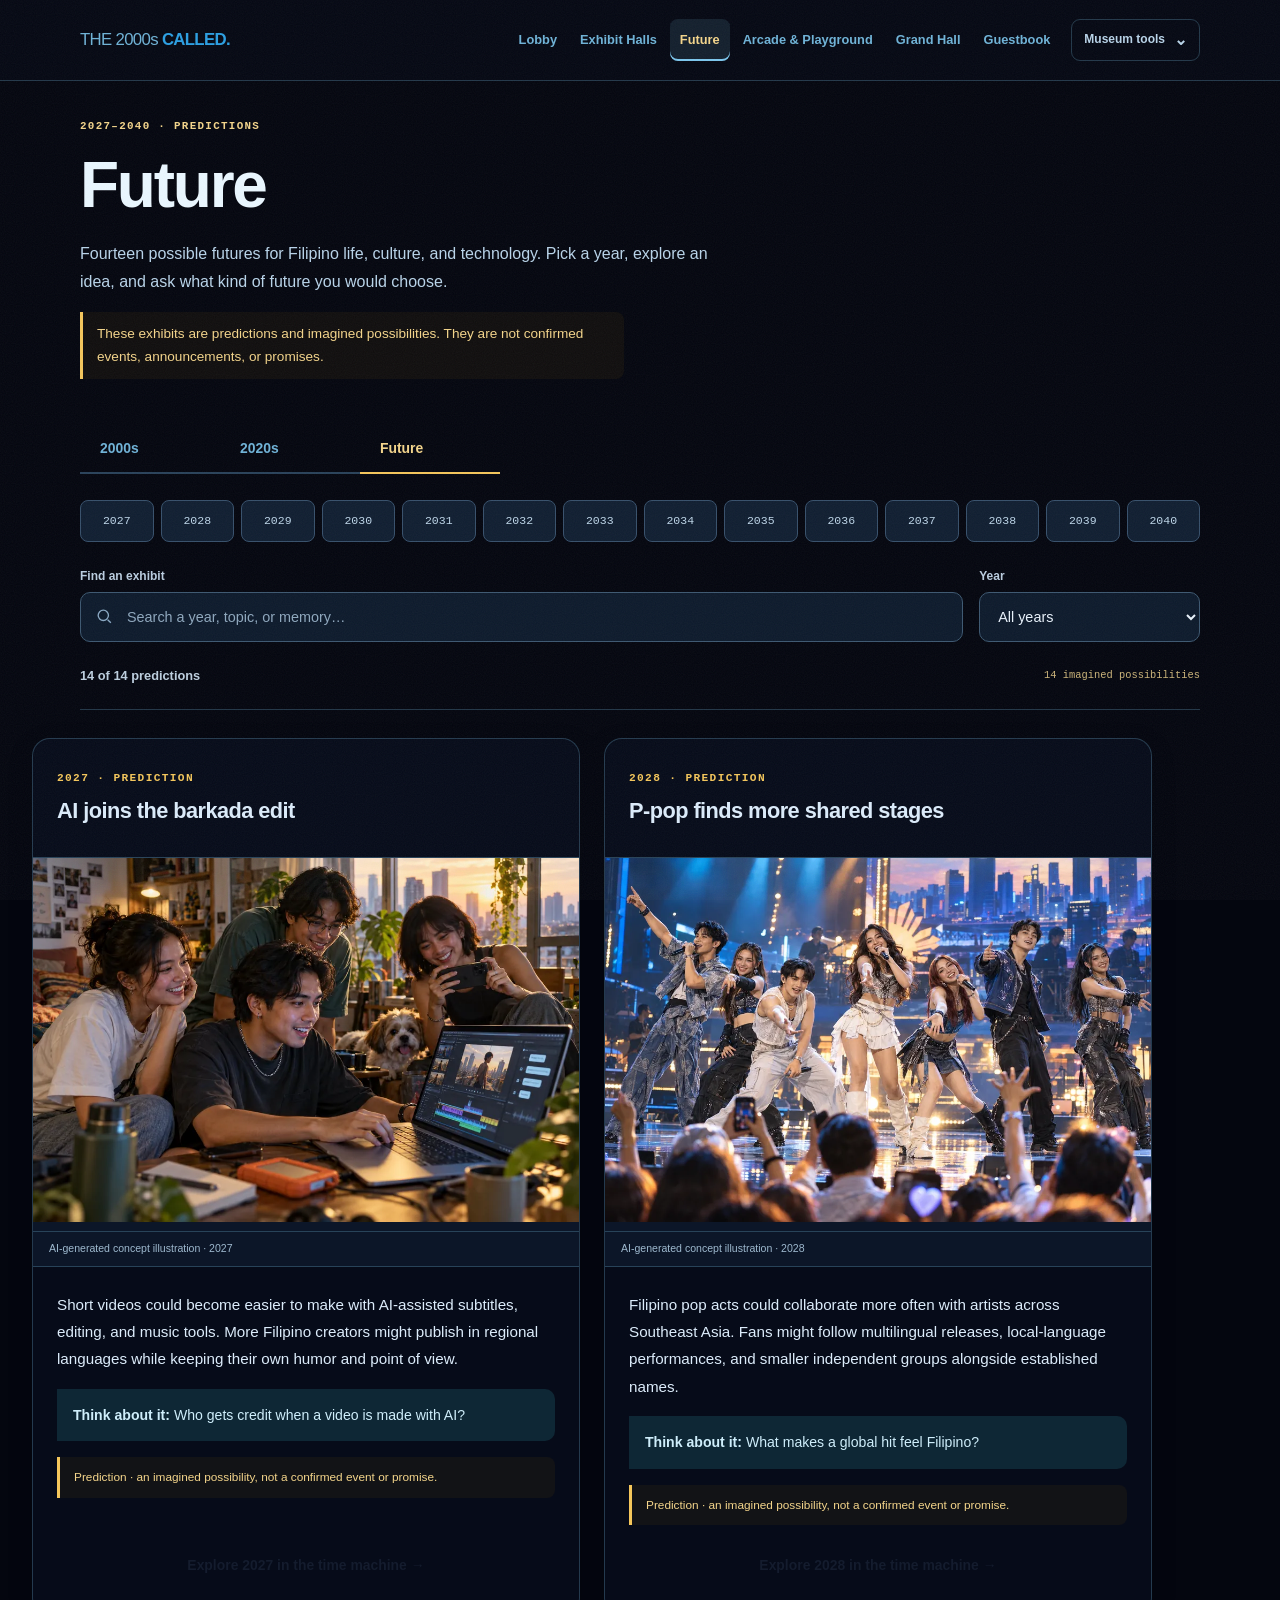
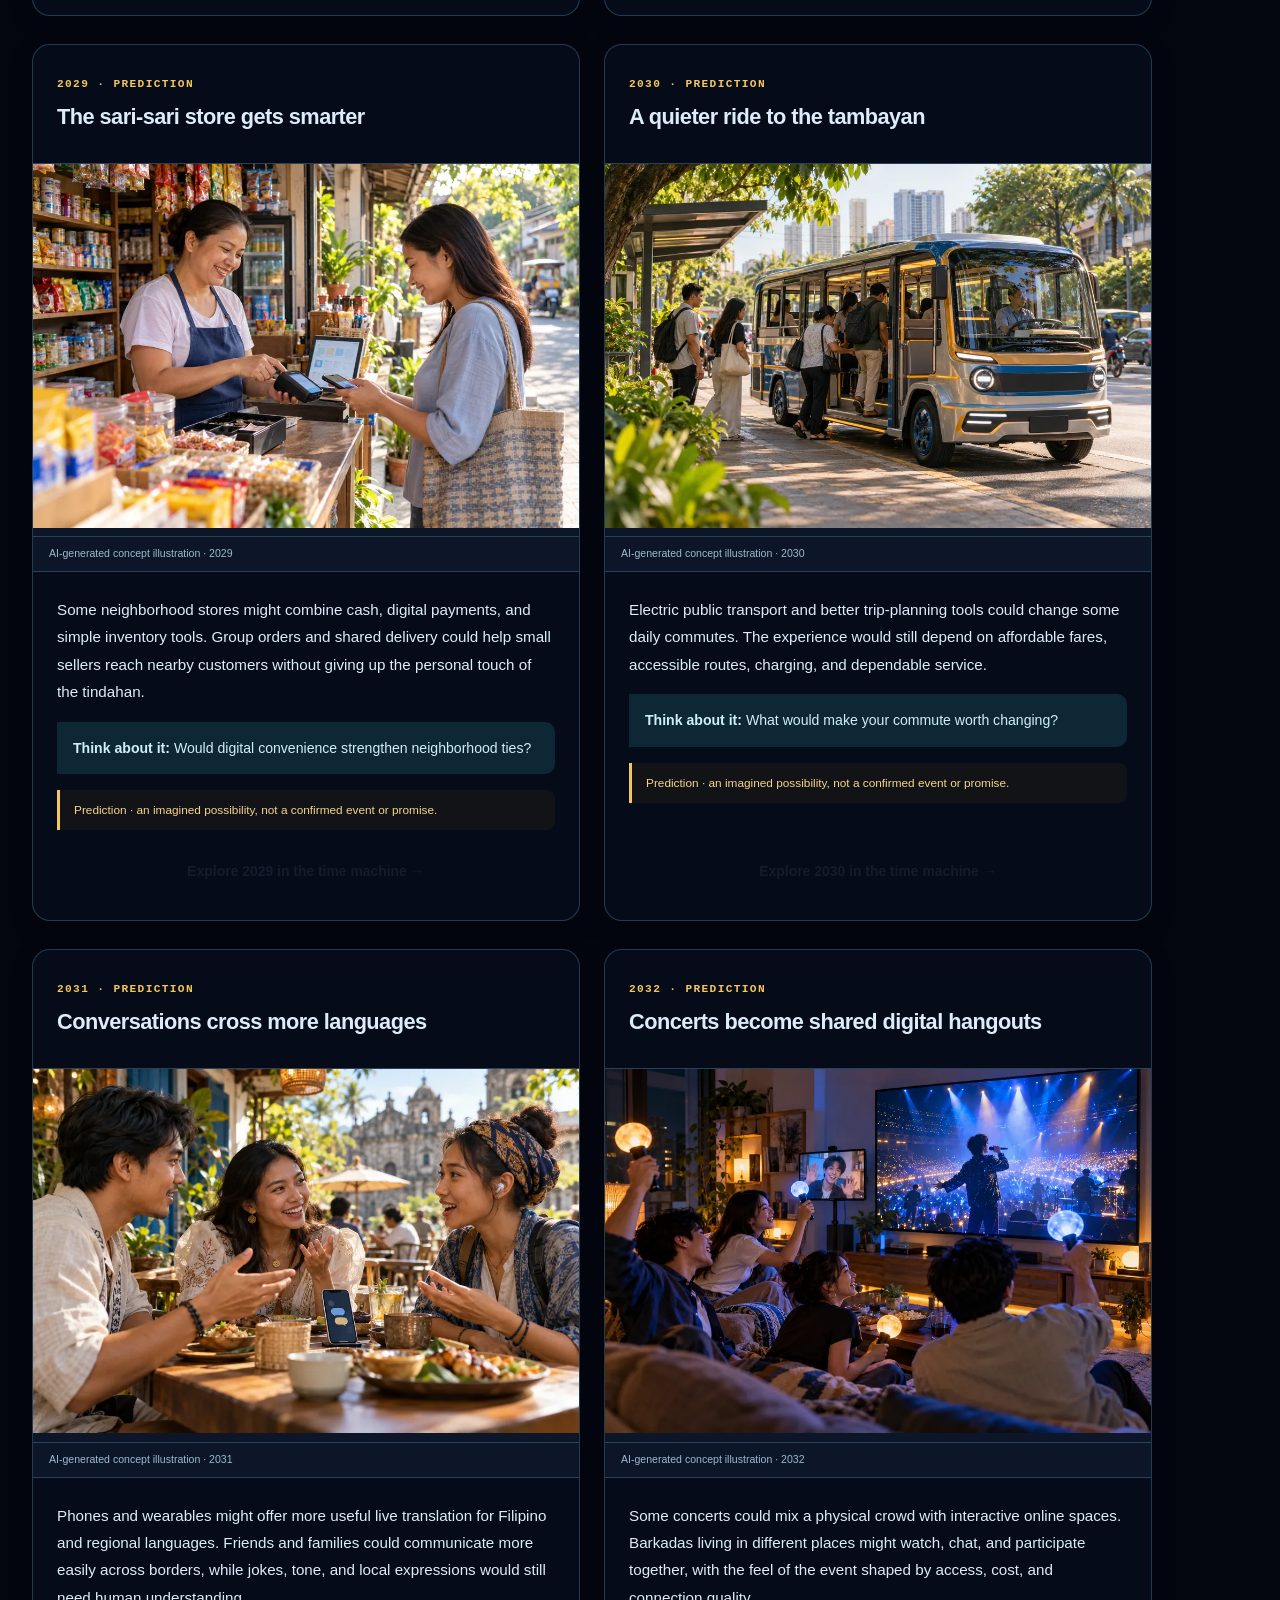
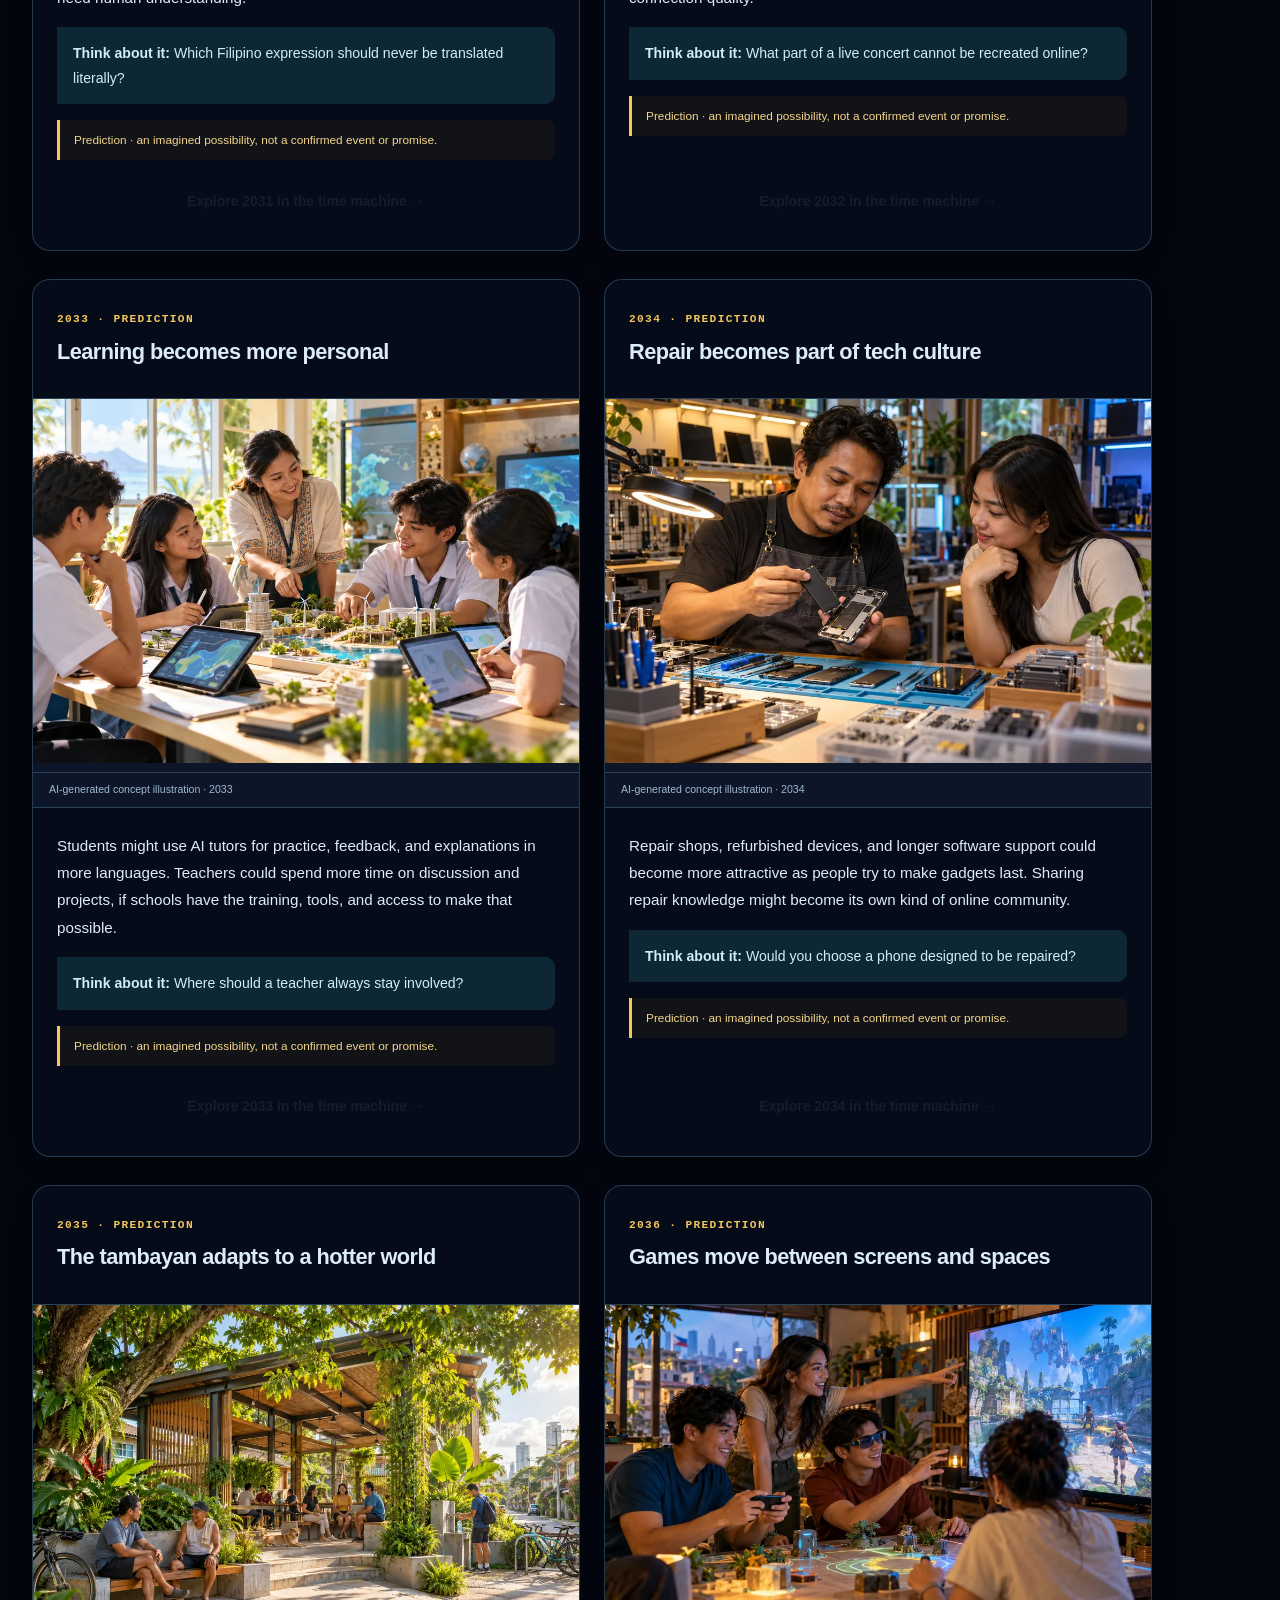
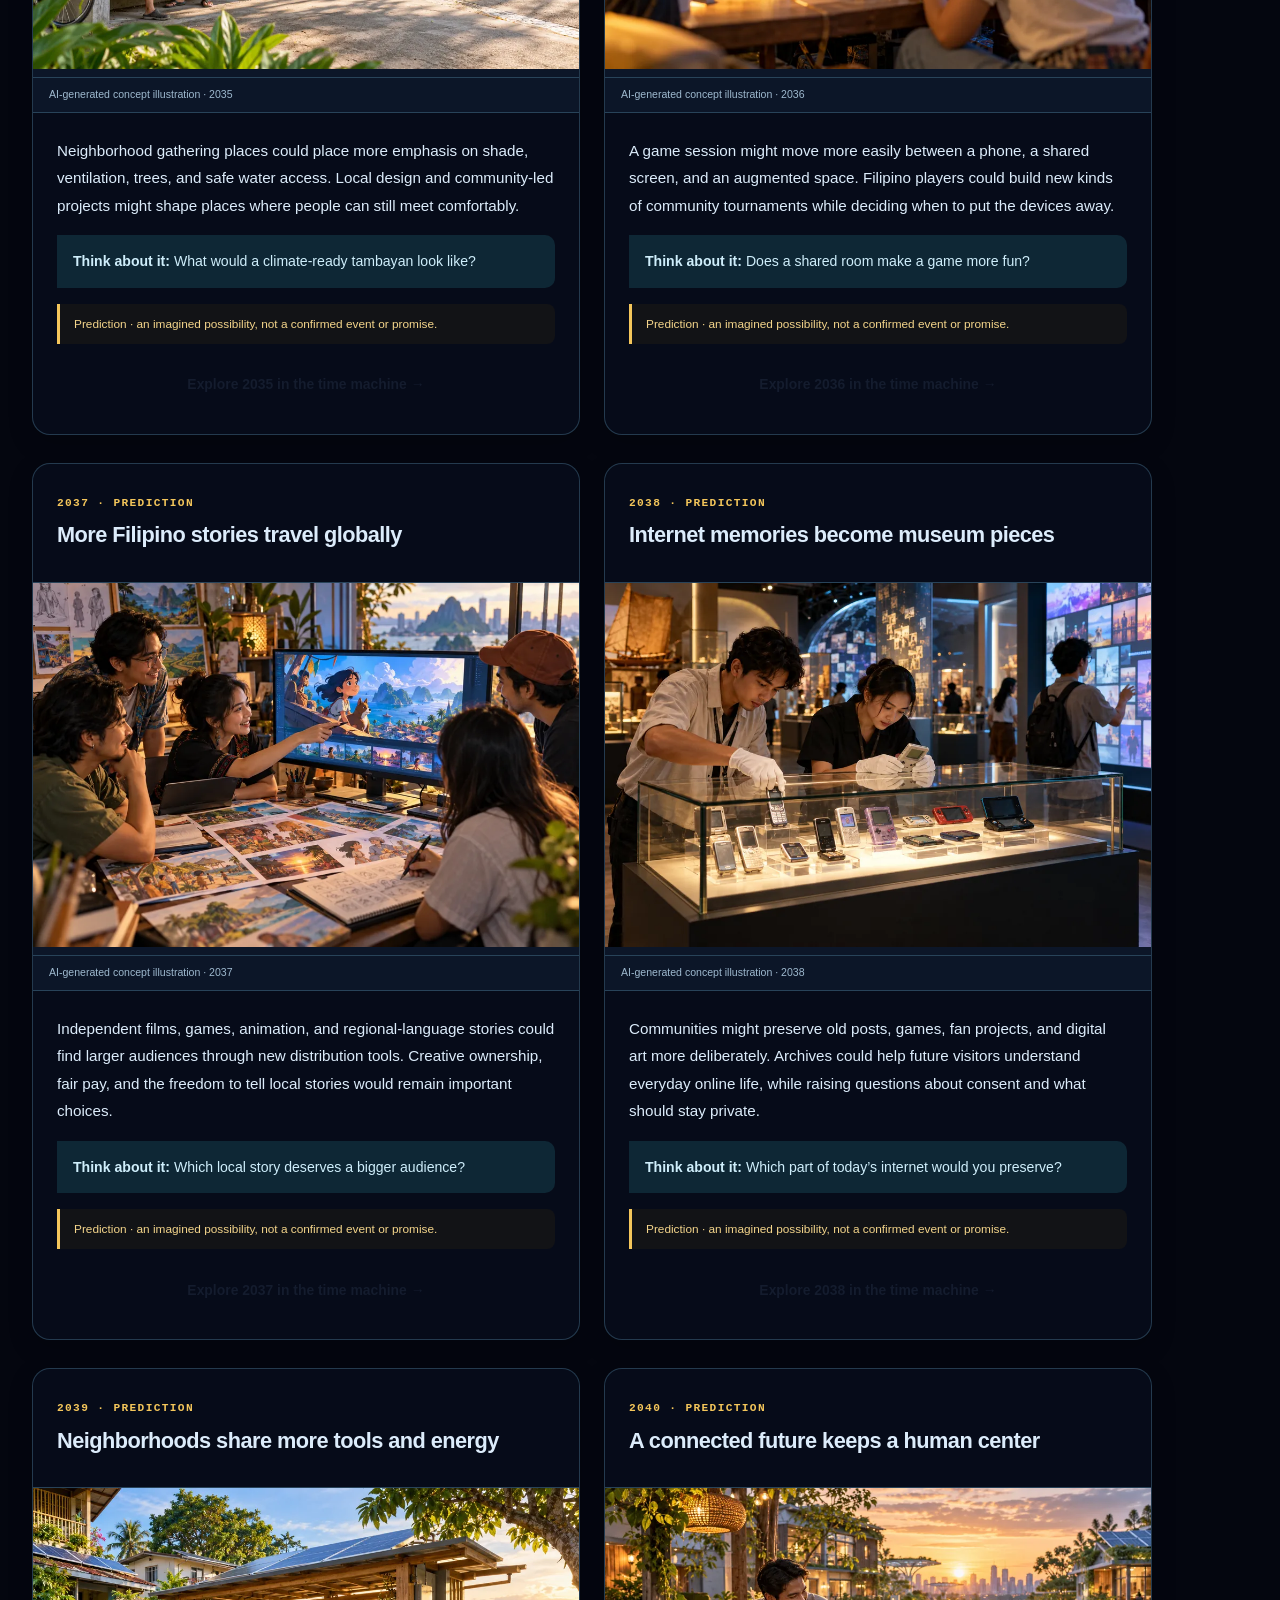
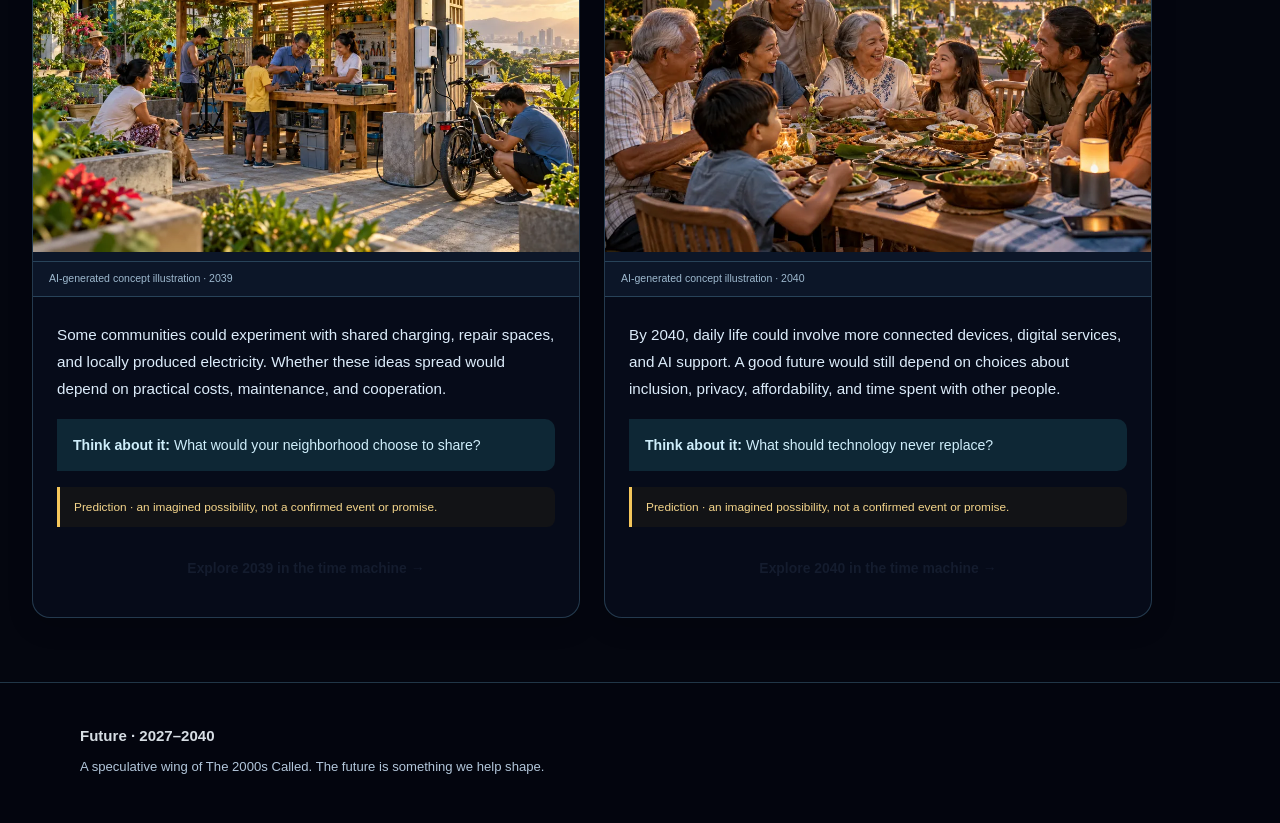
==== exhibits-future.html @ 9773daa6 "Optimize museum site: unified cache-busters, minified CSS/JS, meta and accessibility fixes" ====
<!DOCTYPE html>
<html lang="en">
<head>
<meta charset="utf-8">
<meta name="viewport" content="width=device-width,initial-scale=1,viewport-fit=cover">
<title>Future · Exhibit Halls · The 2000s Called</title>
<meta name="description" content="Explore possible Filipino futures from 2027 to 2040. These exhibits are predictions, not confirmed events.">
<link rel="preconnect" href="https://commons.wikimedia.org">
<link rel="dns-prefetch" href="https://commons.wikimedia.org">
<link rel="canonical" href="https://lrcadelcarmenIT.github.io/y2kcalled.ppc/exhibits-future.html">
<meta property="og:title" content="Future · Exhibit Halls · The 2000s Called">
<meta property="og:description" content="Explore possible Filipino futures from 2027 to 2040. These exhibits are predictions, not confirmed events.">
<meta property="og:type" content="website">
<meta property="og:url" content="https://lrcadelcarmenIT.github.io/y2kcalled.ppc/exhibits-future.html">
<meta name="twitter:card" content="summary">
<meta name="twitter:title" content="Future · Exhibit Halls · The 2000s Called">
<meta name="twitter:description" content="Explore possible Filipino futures from 2027 to 2040. These exhibits are predictions, not confirmed events.">
<link rel="stylesheet" href="museum.css?v=opt1">
<link rel="stylesheet" href="layout.css?v=opt1">
<link rel="stylesheet" href="enhance.css?v=opt1">
</head>
<body class="future">
<div class="site-dust" id="site-dust" aria-hidden="true"></div>
<div class="grain" aria-hidden="true"></div>
<canvas id="confetti-canvas" aria-hidden="true"></canvas>
<a class="skip" href="#top">Skip to content</a>
<header class="mast"><div class="shell mast-row">
  <a class="mark" href="index.html">THE 2000s <b>CALLED.</b></a>
  <button type="button" class="nav-toggle" aria-controls="site-menu" aria-expanded="false">Menu</button>
  <nav id="site-menu" aria-label="Main navigation">
    <a href="index.html" id="nav-home">Lobby</a>
    <a href="exhibits.html" id="nav-archive">Exhibit Halls</a>
    <a href="exhibits-future.html" id="nav-future" aria-current="page">Future</a>
    <a href="play.html" id="nav-play">Arcade &amp; Playground</a>
    <a href="walk.html" id="nav-walk">Grand Hall</a>
    <a href="guestbook.html" id="nav-gb">Guestbook</a>
    <details class="museum-extras"><summary>Museum tools</summary><div class="museum-extras-panel">
      <span class="badge off" id="stamp-badge"><span class="dot"></span>STAMPS <b id="stamp-count">0/11</b></span>
    </div></details>
  </nav>
</div></header>
<main id="top">
  <section class="future-intro shell" aria-labelledby="future-title">
    <p class="eyebrow">2027–2040 · PREDICTIONS</p>
    <h1 id="future-title">Future</h1>
    <p>Fourteen possible futures for Filipino life, culture, and technology. Pick a year, explore an idea, and ask what kind of future you would choose.</p>
    <p class="prediction-note">These exhibits are predictions and imagined possibilities. They are not confirmed events, announcements, or promises.</p>
  </section>
  <nav class="hall-switcher" aria-label="Exhibit halls"><a href="exhibits.html">2000s</a><a href="exhibits20.html">2020s</a><a href="exhibits-future.html" aria-current="page">Future</a></nav>
<div class="ex-list" id="future-exhibits"></div>
</main>
<footer class="foot"><div class="foot-grid"><div>
  <strong>Future · 2027–2040</strong>
  <p>A speculative wing of The 2000s Called. The future is something we help shape.</p>
</div></div></footer>
<button type="button" id="to-top" aria-label="Back to top">↑</button>
<button type="button" id="lang-toggle" hidden>TAGLISH</button>
<div class="celebrate" id="celebrate" hidden><div class="celebrate-card"><button type="button" id="celebrate-close">Close</button></div></div>
<script src="future.js?v=opt1"></script>
<script src="museum.js?v=opt1"></script>
<script>
(function(){
  const list=document.getElementById('future-exhibits');
  Object.entries(window.FUTURE_PREDICTIONS).forEach(([id,d])=>{
    const card=document.createElement('article');
    card.className='ex-card';card.id='exhibit-'+id;
    card.innerHTML='<header class="ex-heading"><p class="ex-year">'+d.year+' · PREDICTION</p><h2>'+d.title+'</h2></header>'
      +'<figure class="future-photo"><img class="ex-photo" src="'+d.image.src+'" alt="'+d.image.alt+'" width="'+d.image.width+'" height="'+d.image.height+'" loading="lazy" decoding="async"><figcaption>'+d.image.caption+'</figcaption></figure>'
      +'<div class="ex-body"><p class="ex-text">'+d.body+'</p>'
      +'<p class="ex-tn"><b>Think about it:</b> '+d.question+'</p>'
      +'<p class="ex-src prediction-note">'+d.note+'</p>'
      +'<a class="ex-play future-travel" href="walk.html?year='+d.year+'">Explore '+d.year+' in the time machine →</a></div>';
    list.appendChild(card);
  });
  if(location.hash){const target=document.getElementById(location.hash.slice(1));if(target)requestAnimationFrame(()=>target.scrollIntoView({behavior:'instant'}));}
})();
</script>
<script src="enhance.js?v=opt1"></script>
</body>
</html>
---- museum.css ----
:root{--ink:#0e1a2e;--muted:#5b6b82;--paper:#edf1f7;--white:#fffefa;--line:#c3ccd9;--orange:#2b9fe3;--teal:#7cc7ee;--blue:#2f6fd0;--yellow:#f4c65b;--green:#3fae6b;--shadow:0 18px 44px rgba(15,30,42,.12)}*{box-sizing:border-box}html{scroll-behavior:smooth}body{margin:0;background:var(--paper);color:var(--ink);font-family:'DM Sans',Arial,sans-serif;font-size:16px;line-height:1.55}a,button{font:inherit}button{cursor:pointer}a{color:var(--blue)}a:hover{text-decoration-thickness:2px}a:focus-visible,button:focus-visible{outline:3px solid var(--orange);outline-offset:3px}button:disabled{cursor:default;opacity:.55}h1,h2,h3,h4{font-family:'Archivo Black',Impact,sans-serif;font-weight:400}.skip{position:absolute;left:12px;top:-80px;background:#fff;padding:10px;z-index:50}.skip:focus{top:12px}.shell{max-width:1380px;margin:auto;padding:0 34px}.marquee{background:linear-gradient(180deg,#dde3e8 0,#d5dde9 45%,#a9b8cf 55%,#e6ecf5 100%);color:#0e1a2e;color:var(--ink);overflow:hidden;white-space:nowrap;border-bottom:2px solid var(--ink);font-family:'Space Mono',monospace;font-size:.78rem;letter-spacing:.1em;text-transform:uppercase;font-weight:700}.marquee-inner{display:inline-block;padding:6px 0;animation:mq 30s linear infinite}.marquee-inner span{padding:0 30px}@keyframes mq{from{transform:translateX(0)}to{transform:translateX(-50%)}}.mast{background:var(--ink);color:#d7dee4;border-bottom:5px solid var(--orange)}.mast-row{display:flex;align-items:center;justify-content:space-between;gap:20px;min-height:72px;flex-wrap:wrap}.mark{text-decoration:none;color:#d7dee4;font-family:'Archivo Black',Impact,sans-serif;letter-spacing:-.045em;font-size:1.18rem}.mark b{color:var(--orange)}.mast nav{display:flex;flex-wrap:wrap;gap:20px;align-items:center}.mast nav a{color:#c6d2d8;text-decoration:none;font-size:.9rem;font-weight:700}.mast nav a:hover{text-decoration:underline}.badge{display:inline-flex;align-items:center;gap:7px;background:linear-gradient(135deg,#fff,#a9b8d0);color:#0e1a2e;padding:5px 11px;border-radius:20px;font-family:'Space Mono',monospace;font-size:.72rem;font-weight:800;letter-spacing:.06em;border:1.5px solid #0e1a2e;box-shadow:2px 2px 0 #0e1a2e}.badge.off{background:#1a2f4a;color:#8fa4b5;border-color:#2c4a6e;box-shadow:none}.badge .dot{width:8px;height:8px;border-radius:50%;background:#0e1a2e}.badge.off .dot{background:#5b7085}.counter,.eyebrow,.label,.mini-tag,.room-head span,.room-kicker,.source-tag{font-family:'Space Mono',Consolas,monospace;text-transform:uppercase;letter-spacing:.105em;font-size:.77rem;font-weight:800}.intro{background:#0e1a2e;color:#d8d2c0;padding:25px 0 0;position:relative;isolation:isolate;overflow:hidden}.intro:before{content:"";position:absolute;inset:0;z-index:-1;background:radial-gradient(circle at 75% 26%,rgba(124,199,238,.14),transparent 33%),linear-gradient(135deg,transparent 0 54%,rgba(255,255,255,.035) 54% 55%,transparent 55% 100%)}.intro-grid{display:grid;grid-template-columns:1fr minmax(360px,.9fr);align-items:center;gap:15px;min-height:495px}.intro-copy{padding:30px 0 44px;position:relative;z-index:2}.intro .eyebrow{color:#6fb3d8;font-size:.77rem;margin-bottom:26px}.intro h1{font-size:clamp(3.3rem,6.2vw,6rem);line-height:.95;letter-spacing:-.055em;margin:0 0 30px;text-shadow:4px 4px 0 #1b2f4d}.intro h1 em{font-style:normal;background:linear-gradient(180deg,#dde3e8 0,#e8eef6 30%,#a9b8d0 48%,#dfe6ec 52%,#93a5c2 75%,#dde3e8 100%);-webkit-background-clip:text;background-clip:text;color:transparent;filter:drop-shadow(3px 3px 0 #0e1a2e)}.intro .lead{font-size:clamp(1rem,1.5vw,1.26rem);max-width:570px;line-height:1.45;color:#c9d2cf;margin-bottom:27px}.hero-ticket{display:flex;align-items:center;gap:18px;color:#0e1a2e;background:#f3c75a;max-width:540px;min-height:46px;padding:7px 14px;border:1px dashed #0e1a2e;box-shadow:5px 5px 0 rgba(255,255,255,.13);font-family:'Space Mono',monospace;font-size:.71rem;letter-spacing:.045em}.hero-ticket strong{font-size:.8rem}.hero-ticket span:last-child{margin-left:auto}.cover-art{height:470px;position:relative;align-self:center}.cover-photo{margin:0;position:absolute;background:#f7f4ea;border:7px solid #f7f4ea;box-shadow:0 18px 30px rgba(0,0,0,.4);overflow:hidden}.cover-photo img{display:block;width:100%;height:100%;object-fit:cover}.cover-photo figcaption{position:absolute;bottom:0;left:0;right:0;display:flex;justify-content:space-between;gap:8px;color:#111927;background:#f7f4ea;padding:6px 5px 0;font-family:'Space Mono',monospace;font-weight:700;font-size:.63rem}.cover-photo figcaption span{color:#465868}.main-photo{width:78%;height:67%;right:3%;top:3%;transform:rotate(2deg)}.main-photo img{height:calc(100% - 28px);object-position:center 52%}.inset-photo{width:61%;height:46%;left:2%;bottom:2%;transform:rotate(-5deg)}.inset-photo img{height:calc(100% - 28px)}.cover-stamp{position:absolute;right:-2%;bottom:4%;transform:rotate(-9deg);color:#2b9fe3;font-family:'Archivo Black',Impact,sans-serif;font-size:clamp(3.3rem,7vw,6.6rem);letter-spacing:-.13em;line-height:1;text-shadow:3px 4px 0 #0e1a2e}.cover-stamp span{color:#d7dee4}.entry-bar{background:#e9ece7;color:#0e1a2e;box-shadow:0 -7px 0 #2b9fe3;display:flex;align-items:center;gap:25px;justify-content:space-between;padding:25px 32px}.entry-bar legend{font-family:'Archivo Black',Impact,sans-serif;font-size:1.04rem;margin:0 0 12px}.lens-set{border:0;padding:0;margin:0}.lens-options{display:flex;gap:9px;flex-wrap:wrap}.lens-button{min-width:145px;background:#fffefa;border:1.5px solid var(--ink);box-shadow:4px 4px 0 #0e1a2e;padding:12px 15px;line-height:1.2;text-align:left;font-weight:900;transition:transform .16s,box-shadow .16s,background .16s}.lens-button:hover{transform:translate(2px,2px);box-shadow:2px 2px 0 var(--ink)}.lens-button[aria-pressed=true]{background:var(--orange);transform:translate(4px,4px);box-shadow:0 0 0 var(--ink)}.lens-button small{display:block;font-weight:500;font-size:.75rem;margin-top:6px;color:#48565b}.route-note{color:#44535b;font-size:.88rem;margin:0 0 14px;max-width:620px}.experience{display:grid;grid-template-columns:minmax(0,1fr) 290px;gap:25px;align-items:start;padding:36px 34px 75px;max-width:1380px;margin:auto}.stage{background:#f9f8f2;border:1px solid #0e1a2e;box-shadow:12px 12px 0 #bac8c1;min-height:520px}.stage-top{background:#2f6fd0;color:#d7dee4;display:flex;justify-content:space-between;align-items:center;gap:14px;padding:15px 30px;border-bottom:5px solid #0e1a2e}.stage-top .counter{color:#e6c88d}.progress{height:6px;background:#16283f;position:relative;overflow:hidden}.progress-fill{height:100%;background:var(--orange);width:0;transition:width .4s ease}.stage-content{padding:37px clamp(22px,4vw,52px) 34px}.room-kicker{color:#2f6fd0;margin:0 0 10px}.stage h2{font-size:clamp(1.85rem,3.4vw,3.1rem);letter-spacing:-.047em;line-height:1.07;margin:0 0 12px;max-width:900px}.stage .context{font-size:1.08rem;max-width:750px;margin:0 0 24px}.stage-hero{display:grid;grid-template-columns:minmax(220px,.78fr) minmax(0,1.22fr);gap:28px;margin:13px 0 23px}.stage-visual{margin:0;min-height:230px;position:relative;background:#d2d9d5;border:1px solid #0e1a2e;overflow:hidden}.stage-visual img{height:100%;width:100%;object-fit:cover;display:block}.stage-visual.camera img{object-fit:contain;background:#fff}.stage-visual figcaption{position:absolute;bottom:0;left:0;right:0;padding:9px 12px;background:rgba(16,25,39,.87);color:#d7dee4;font-size:.74rem}.stage-visual.type{display:grid;place-items:center;background:#e4b457;padding:20px;color:#172440}.stage-visual.type span{font-family:'Archivo Black',Impact,sans-serif;font-size:clamp(3.2rem,7vw,6rem);line-height:1;letter-spacing:-.09em}.stage-hero .context{margin:0;align-self:center;font-size:1.13rem;line-height:1.68}.flow{display:flex;max-width:690px;margin:16px 0 28px;border:1px solid var(--ink);background:#eef2ee;flex-wrap:wrap}.flow .flow-item{flex:1;border:0;background:0 0;padding:15px 8px;font-size:.88rem;font-weight:800;color:var(--ink);text-align:center;transition:background .18s;min-width:0}.flow .flow-item:hover{background:#d8ede8}.flow .flow-item[aria-expanded=true]{background:var(--teal)}.flow .flow-item+.flow-item{border-left:1px solid #abc6c2}.flow .arrow{flex:0 0 35px;background:var(--teal);padding:15px 2px;border-left:1px solid var(--ink);border-right:1px solid var(--ink);display:grid;place-items:center;pointer-events:none}.flow .arrow+.flow-item{border-left:0}.flow-detail{flex-basis:100%;background:#0e1a2e;color:#c8d5d1;padding:11px 15px;font-size:.83rem;border-top:1px solid var(--ink)}.flow-detail b{color:var(--teal);font-family:'Space Mono',monospace;font-size:.75rem;letter-spacing:.06em;text-transform:uppercase;display:block;margin-bottom:3px}.compare{display:grid;grid-template-columns:1fr 1fr;gap:12px;margin:0 0 22px}.compare .flip-card{background:#e8eee8;padding:20px;border:0;border-top:5px solid var(--orange);text-align:left;color:inherit;cursor:pointer;position:relative;transition:transform .18s,box-shadow .18s}.compare .flip-card:nth-child(2){border-top-color:var(--blue);background:#f3e7dc}.compare .flip-card:hover{transform:translate(-2px,-2px);box-shadow:4px 4px 0 var(--ink)}.compare .flip-card[aria-expanded=false] .flip-body{filter:blur(4px);opacity:.35;user-select:none}.compare .flip-card[aria-expanded=false]::after{content:"Click to reveal";position:absolute;right:14px;top:14px;font-family:'Space Mono',monospace;font-size:.68rem;color:var(--blue);letter-spacing:.06em;text-transform:uppercase;font-weight:700}.compare .flip-card .flip-body{transition:filter .3s,opacity .3s}.compare .label{display:block;margin-bottom:7px}.compare p{margin:0}.ask{font-weight:700;margin:0 0 20px}.source-link{display:inline-flex;align-items:center;gap:8px;font-weight:800;text-underline-offset:3px}.source-link::after{content:"↗";font-size:1.05em}.stage-actions{display:flex;flex-wrap:wrap;align-items:center;gap:10px;margin-top:31px;padding-top:22px;border-top:1px solid var(--line)}.action{border:2px solid #111927;background:#2b9fe3;color:#111927;padding:11px 18px;font-weight:800;min-height:46px;box-shadow:3px 3px 0 #111927}.action:hover{background:#f4c65b}.action.secondary{background:#f9f8f2}.text-link{background:0 0;border:0;text-decoration:underline;padding:9px;color:var(--blue);font-weight:700}.kbd-hint{margin-left:auto;font-family:'Space Mono',monospace;font-size:.7rem;color:var(--muted)}.kbd-hint kbd{background:#e7ede8;border:1px solid #b8c4c0;border-radius:3px;padding:2px 6px;font-size:.72rem}.mini-game{margin:28px 0 8px;background:#0e1a2e;color:#c8d5d1;border:1px solid #0e1a2e;box-shadow:0 12px 30px rgba(14,26,46,.35);border-radius:10px;overflow:hidden}.mini-head{display:flex;justify-content:space-between;align-items:center;gap:14px;background:#2f6fd0;color:#d7dee4;padding:12px 20px;border-bottom:4px solid #0e1a2e;flex-wrap:wrap}.mini-head h3{font-size:1.05rem;margin:0;color:#d7dee4}.mini-head .mini-tag{color:#e6c88d}.mini-body{padding:20px 22px 22px;min-height:140px}.mini-intro{color:#b9c8ca;font-size:.93rem;margin:0 0 16px;max-width:640px}.mini-start{background:#2b9fe3;color:#0e1a2e;border:2px solid #0e1a2e;border-radius:8px;box-shadow:0 4px 14px rgba(43,159,227,.45);padding:11px 20px;font-weight:900;font-family:'Archivo Black',Impact,sans-serif}.mini-start:hover{background:#f4c65b}.mini-stage{display:none}.mini-stage.active{display:block}.mini-result{display:none}.mini-result.active{display:block}.mini-result .stamp-earned{display:inline-block;font-family:'Archivo Black',Impact,sans-serif;font-size:1.4rem;background:#f4c65b;color:#0e1a2e;padding:10px 18px;border:2px dashed #0e1a2e;transform:rotate(-4deg);margin-bottom:14px;box-shadow:3px 3px 0 rgba(0,0,0,.35)}.mini-msg{color:#c8d5d1;margin:0 0 14px;font-size:.98rem}.mini-msg.bad{color:#ffb0a0}.mini-again{background:0 0;color:#6fb3d8;border:1.5px solid #7cc7ee;padding:9px 16px;font-weight:800}.mini-again:hover{background:rgba(134,223,211,.12)}.mini-hud{display:flex;gap:16px;flex-wrap:wrap;margin-bottom:14px;font-family:'Space Mono',monospace;font-size:.78rem;color:#e6c88d;letter-spacing:.05em;text-transform:uppercase;font-weight:700}.mini-hud span{background:#14273f;padding:5px 10px;border:1px solid #37506b}.compose-box{width:100%;background:#0b1420;color:#6fb3d8;border:1px solid #37506b;padding:14px;font-family:'Space Mono',monospace;font-size:1rem;min-height:80px;resize:vertical}.compose-count{font-family:'Space Mono',monospace;font-size:.8rem;color:#e6c88d;margin-top:8px}.compose-count.over{color:#ff7952;font-weight:800}.transfer-grid{display:grid;grid-template-columns:repeat(3,1fr);gap:10px}.transfer-btn{background:#14273f;border:1.5px solid #2c4a6e;color:#c8d5d1;padding:16px 10px;font-weight:800;font-size:.85rem;text-align:center;transition:transform .15s,border-color .15s}.transfer-btn:hover{transform:translateY(-2px);border-color:#6fb3d8}.transfer-btn.correct{background:#2f7a4a;border-color:#6fb3d8}.transfer-btn.wrong{background:#7a2f2f;border-color:#ff7952}.top8-list{list-style:none;padding:0;margin:0 0 14px}.top8-list li{display:flex;align-items:center;gap:10px;background:#14273f;padding:9px 12px;margin-bottom:6px;border:1px solid #2c4a6e}.top8-list li .t8-name{flex:1;font-weight:700;color:#c8d5d1}.top8-list li button{background:#243a52;color:#d7dee4;border:1px solid #2c4a6e;padding:4px 10px;font-weight:800}.top8-list li button:hover{background:#2f6fd0}.clock-pick{display:grid;grid-template-columns:repeat(4,1fr);gap:8px;margin-top:12px}.clock-btn{background:#14273f;border:1.5px solid #2c4a6e;color:#d7dee4;padding:14px 6px;font-family:'Space Mono',monospace;font-weight:800;font-size:.9rem}.clock-btn:hover{border-color:#6fb3d8}.clock-btn.correct{background:#2f7a4a;border-color:#6fb3d8}.clock-btn.wrong{background:#7a2f2f;border-color:#ff7952}.sleepy-wrap{position:relative;height:60px;background:#0b1420;border:1px solid #37506b;overflow:hidden;margin-bottom:14px}.sleepy-fill{position:absolute;inset:0 auto 0 0;background:linear-gradient(90deg,#3fae6b,#f4c65b,#ff7952);width:0;transition:width .2s linear}.sleepy-label{position:absolute;inset:0;display:flex;align-items:center;justify-content:center;font-family:'Space Mono',monospace;font-weight:800;color:#d7dee4;letter-spacing:.1em;text-transform:uppercase;font-size:.85rem;text-shadow:0 2px 4px rgba(0,0,0,.6)}.coffee-btn{background:#f4c65b;color:#0e1a2e;border:2px solid #0e1a2e;box-shadow:3px 3px 0 #fffefa;padding:14px 28px;font-weight:900;font-family:'Archivo Black',Impact,sans-serif;font-size:1rem}.coffee-btn:hover{background:#2b9fe3}.tv-slots{display:grid;grid-template-columns:repeat(2,1fr);gap:8px;margin-top:12px}.tv-slot{background:#14273f;border:1.5px solid #2c4a6e;color:#d7dee4;padding:12px;text-align:left;font-weight:700}.tv-slot small{display:block;color:#9eb5bd;font-family:'Space Mono',monospace;font-size:.7rem;margin-top:4px;letter-spacing:.05em}.tv-slot:hover{border-color:#6fb3d8}.tv-slot.correct{background:#2f7a4a}.tv-slot.wrong{background:#7a2f2f}.park-grid{display:grid;grid-template-columns:repeat(5,1fr);gap:6px;margin-top:12px}.park-seat{aspect-ratio:1;background:#14273f;border:1px solid #2c4a6e;color:#5b7085;font-size:1.3rem;display:grid;place-items:center;cursor:pointer;transition:background .15s}.park-seat:hover{background:#243a52}.park-seat.filled{background:#3fae6b;color:#d7dee4}.fountain-match{display:grid;grid-template-columns:1fr 1fr;gap:16px;margin-top:12px}.fountain-friends{display:grid;gap:8px}.friend-chip{background:#14273f;border:1.5px solid #2c4a6e;color:#c8d5d1;padding:11px 14px;text-align:left;font-weight:700}.friend-chip.active{border-color:#f4c65b;background:#2a3a52}.friend-chip.done{background:#2f7a4a;border-color:#6fb3d8;color:#d7dee4}.landmarks{display:grid;gap:8px}.landmark-btn{background:#14273f;border:1.5px solid #2c4a6e;color:#d7dee4;padding:14px;font-weight:800;text-align:left}.landmark-btn:hover{border-color:#6fb3d8}.rent-tasks{display:grid;gap:8px;margin-top:12px}.rent-task{display:flex;justify-content:space-between;align-items:center;gap:14px;background:#14273f;border:1px solid #2c4a6e;padding:11px 14px}.rent-task .rt-name{color:#c8d5d1;font-weight:700;flex:1}.rent-task .rt-cost{font-family:'Space Mono',monospace;color:#e6c88d;font-weight:800}.rent-task .rt-btn{background:#243a52;border:1px solid #7cc7ee;color:#6fb3d8;padding:6px 14px;font-weight:800}.rent-task.done{background:#2f7a4a}.rent-task.done .rt-btn{background:#0b1420;color:#6fb3d8}.side{position:sticky;top:20px;background:#0e1a2e;color:#ccd7d3;padding:25px;box-shadow:0 10px 26px rgba(14,26,46,.35);border-radius:10px}.side h3{font-size:1.15rem;margin:0 0 8px;color:#d7dee4}.side p{font-size:.88rem;margin:0 0 15px;color:#b9c8ca}.route-list{list-style:none;padding:0;margin:0}.route-list li+li{border-top:1px solid #536577}.route-list button{width:100%;padding:13px 4px;background:0 0;border:0;text-align:left;color:#d3d8cf}.route-list button[aria-current=step]{font-weight:900;color:#ffb36c}.route-list button span{display:block;font-family:'Space Mono',monospace;font-size:.72rem;color:#9eb5bd;letter-spacing:.08em}.side .browse-side{display:block;margin-top:18px;font-weight:800;color:#6fb3d8}.stamp-bar{display:flex;gap:5px;flex-wrap:wrap;margin-top:16px;padding-top:14px;border-top:1px solid #536577}.stamp-bar .s{width:24px;height:24px;border-radius:50%;background:#1a2f4a;border:1px solid #4a6076;display:grid;place-items:center;font-size:.75rem;color:#5b7085}.stamp-bar .s.got{background:#f4c65b;color:#0e1a2e;border-color:#f4c65b;font-size:.85rem}.recap-intro{font-size:1.1rem;max-width:720px}.recap-list{display:grid;grid-template-columns:repeat(3,1fr);gap:11px;margin:22px 0}.recap-list div{border:1px solid var(--ink);padding:15px;background:#f0f9f7}.recap-list strong{display:block;font-size:.9rem;margin-bottom:6px}.recap-list p{margin:0;font-size:.91rem}.recap-question{padding:17px;background:#fbe6da;border-left:4px solid var(--orange);font-weight:800;margin:0 0 22px}.quiz{background:#0e1a2e;color:#ccd7d3;padding:22px 24px;border-left:5px solid var(--orange);margin:0 0 22px}.quiz h3{margin:0 0 6px;font-size:1.2rem;color:#d7dee4}.quiz p.q-intro{margin:0 0 18px;color:#b9c8ca;font-size:.93rem}.quiz-options{display:grid;gap:10px;margin-bottom:14px}.quiz-option{display:flex;align-items:center;gap:14px;background:#14273f;border:1.5px solid #2c4a6e;color:#ccd7d3;padding:13px 16px;text-align:left;font-size:.95rem;font-weight:600;cursor:pointer;transition:background .18s,border-color .18s;position:relative;overflow:hidden}.quiz-option:hover:not(:disabled){background:#243a52;border-color:var(--teal)}.quiz-option .vote-bar{position:absolute;inset:0;background:linear-gradient(90deg,rgba(119,216,208,.22),rgba(119,216,208,.06));width:0;transition:width .6s ease;z-index:0}.quiz-option .opt-label,.quiz-option .opt-pct{position:relative;z-index:1}.quiz-option .opt-pct{margin-left:auto;font-family:'Space Mono',monospace;font-size:.83rem;color:#e6c88d;font-weight:700;opacity:0;transition:opacity .3s}.quiz-option.answered .opt-pct{opacity:1}.quiz-option[aria-pressed=true]{border-color:var(--orange);background:#2c2a35}.quiz-option:disabled{cursor:default}.quiz-result{font-size:.9rem;color:#b9c8ca;margin:0;font-style:italic}.quiz-reset{background:0 0;border:1px solid #6b7d90;color:#b9c8ca;padding:6px 12px;font-size:.8rem;font-weight:600;margin-top:14px;cursor:pointer}.quiz-reset:hover{border-color:var(--orange);color:#d7dee4}.break{height:12px;background:repeating-linear-gradient(90deg,var(--orange) 0 14px,var(--ink) 14px 28px,var(--teal) 28px 42px);margin-bottom:38px}.archive{padding:0 34px 62px;max-width:1380px;margin:auto}.section-heading{display:flex;justify-content:space-between;align-items:end;gap:20px;border-bottom:4px solid var(--ink);padding-bottom:18px;margin-bottom:20px;flex-wrap:wrap}.section-heading h2{font-size:clamp(2rem,4vw,3.6rem);line-height:1;letter-spacing:-.055em;margin:0}.section-heading p{max-width:510px;margin:0}.room{padding:31px 0 38px;border-bottom:1px solid var(--line);scroll-margin-top:90px}.room-head{display:flex;align-items:baseline;gap:12px;margin-bottom:16px}.room-head span{color:#2f6fd0}.room h3{margin:0;font-size:1.35rem}.cards{display:grid;grid-template-columns:repeat(3,minmax(0,1fr));gap:14px}.card{background:#f9f8f2;border:1px solid var(--ink);box-shadow:5px 5px 0 #cbd1c9;display:flex;flex-direction:column;scroll-margin-top:90px}.card-body{padding:19px 21px 24px;display:flex;flex-direction:column;flex:1}.card .source-tag{color:var(--blue);margin:0 0 12px}.card h4{font-size:1.28rem;line-height:1.17;margin:0 0 9px}.card p{margin:0 0 14px}.card .mini-flow{font-family:'Space Mono',monospace;background:#e5f2ee;border-left:3px solid var(--teal);padding:10px;margin-top:auto;margin-bottom:15px;font-size:.82rem}.card .source-link{font-size:.88rem}.card-media{margin:0;height:185px;background:#132038;position:relative;overflow:hidden}.card-media img{display:block;width:100%;height:100%;object-fit:cover}.card-media.camera img{object-fit:contain;background:#fff}.card-media figcaption{position:absolute;bottom:0;left:0;right:0;background:rgba(16,25,39,.9);color:#d7dee4;font-size:.72rem;padding:6px 10px}.card-media.text-only{display:grid;place-items:center;background:#2f48ab;color:#cfddd5}.card-media.text-only strong{font-family:'Archivo Black',Impact,sans-serif;font-size:clamp(3rem,5vw,5rem);letter-spacing:-.09em;line-height:1}.card-stamp{position:absolute;top:10px;right:10px;width:34px;height:34px;border-radius:50%;background:#f4c65b;color:#0e1a2e;display:grid;place-items:center;font-size:1.1rem;border:2px solid #0e1a2e;opacity:0;transform:scale(.5) rotate(-15deg);transition:opacity .3s,transform .3s}.card-stamp.got{opacity:1;transform:scale(1) rotate(-8deg)}.guestbook{background:#0e1a2e;color:#ccd7d3;padding:44px 34px}.guestbook-inner{max-width:1380px;margin:auto}.guestbook h2{font-size:clamp(1.8rem,3.4vw,2.8rem);letter-spacing:-.045em;color:#d7dee4;margin:0 0 8px}.guestbook p.gb-intro{color:#b9c8ca;margin:0 0 22px;max-width:600px}.gb-form{display:grid;gap:10px;grid-template-columns:1fr 1fr;margin-bottom:22px}.gb-form input,.gb-form textarea{background:#14273f;border:1.5px solid #2c4a6e;color:#ccd7d3;padding:11px 14px;font-family:'DM Sans',sans-serif;font-size:16px}.gb-form textarea{grid-column:1/-1;min-height:70px;resize:vertical}.gb-form button{grid-column:1/-1;justify-self:start;background:#2b9fe3;color:#0e1a2e;border:2px solid #0e1a2e;box-shadow:3px 3px 0 #fffefa;padding:11px 20px;font-weight:900;font-family:'Archivo Black',Impact,sans-serif}.gb-form button:hover{background:#f4c65b}.gb-entries{display:grid;gap:10px;max-height:340px;overflow-y:auto;padding-right:6px}.gb-entry{background:#14273f;border-left:4px solid var(--teal);padding:12px 16px}.gb-entry .gb-who{font-family:'Space Mono',monospace;font-size:.78rem;color:#e6c88d;font-weight:800;margin-bottom:4px;letter-spacing:.05em}.gb-entry .gb-msg{color:#c8d5d1;margin:0;font-size:.92rem;line-height:1.5}.gb-empty{color:#6b7d90;font-style:italic;font-size:.9rem}.foot{background:#0e1a2e;color:#dbe8e7;padding:34px 34px;border-top:6px solid #2b9fe3}.foot-grid{display:flex;justify-content:space-between;gap:30px;flex-wrap:wrap;max-width:1380px;margin:auto}.foot-grid>div{flex:1;min-width:300px}.foot strong{color:#d7dee4}.foot p{margin:5px 0;max-width:600px;font-size:.9rem;line-height:1.6}.foot a{color:var(--teal)}@media(max-width:1100px){.intro-grid{grid-template-columns:1fr .82fr;min-height:430px}.cover-art{height:390px}.entry-hint{display:none}}@media(max-width:900px){.intro-grid{grid-template-columns:1fr}.cover-art{height:280px}.experience{grid-template-columns:1fr;padding:20px 20px 60px}.side{position:static;order:-1;box-shadow:none}.side .browse-side,.side .stamp-bar,.side h3,.side p{display:none}.route-list{display:grid;grid-template-columns:repeat(3,1fr);gap:8px}.route-list li+li{border:0}.route-list button{border:1px solid #647787;padding:10px}.stage-hero{grid-template-columns:1fr}.cards{grid-template-columns:repeat(2,minmax(0,1fr))}.gb-form{grid-template-columns:1fr}}@media(max-width:620px){.shell{padding:0 18px}.mast-row{gap:11px}.mast nav{gap:11px}.mast nav a{font-size:.81rem}.intro-grid{display:flex;flex-direction:column;min-height:0}.intro-copy{padding:27px 0 6px}.intro h1{font-size:clamp(2.7rem,10vw,4.4rem)}.hero-ticket{display:none}.cover-art{width:100%;height:165px;margin-bottom:18px}.lens-options{display:grid;grid-template-columns:repeat(3,1fr);gap:6px}.lens-button{padding:10px 9px;min-width:0;font-size:.85rem}.entry-bar{padding:17px 14px;margin:0 -18px;display:block}.experience{padding:15px 18px 48px}.route-list button{font-size:.74rem}.stage-top{padding:12px 18px}.stage-content{padding:23px 18px}.stage h2{font-size:clamp(1.85rem,8vw,2.7rem)}.compare{grid-template-columns:1fr}.recap-list{grid-template-columns:1fr}.cards{grid-template-columns:1fr}.kbd-hint{display:none}.quiz{padding:18px 16px}.fountain-match{grid-template-columns:1fr}.park-grid{grid-template-columns:repeat(5,1fr)}.gb-form{grid-template-columns:1fr}.guestbook{padding:32px 18px}.archive{padding:0 18px 62px}.foot{padding:34px 18px}}@media(prefers-reduced-motion:reduce){html{scroll-behavior:auto}.marquee-inner{animation:none}.progress-fill{transition:none}}.arcade{padding:0 34px 70px;max-width:1380px;margin:auto}.arc-grid{display:grid;grid-template-columns:1fr 1fr;gap:28px}.arc-card{background:#0e1a2e;color:#c8d5d1;border:1px solid #0e1a2e;box-shadow:0 12px 30px rgba(14,26,46,.28);border-radius:10px}.arc-body{padding:20px 22px 24px}.arc-body>p{color:#b9c8ca;font-size:.93rem;margin:0 0 14px;max-width:520px}.lcd{background:#b5cc7a;color:#1e2b12;border:6px solid #1a2f4a;font-family:'Space Mono',monospace}#snk{display:block;width:100%;max-width:320px;aspect-ratio:4/3;touch-action:none;image-rendering:pixelated}#snk:focus-visible{outline:3px solid var(--orange);outline-offset:3px}.arc-row{display:flex;flex-direction:column;align-items:center;margin-top:14px}.arc-row>div:last-child{display:flex;flex-direction:column;align-items:center;gap:8px;margin-top:12px}.dpad{display:grid;grid-template-columns:repeat(3,56px);grid-auto-rows:52px;gap:6px;justify-content:center}.dpad button,.t9-ctl button,.t9-pad button{background:#14273f;border:1.5px solid #2c4a6e;color:#d7dee4;font-weight:800;min-height:44px}.dpad button:active,.t9-pad button:active{background:#2f6fd0}.dpad [data-k=ArrowUp]{grid-column:2;grid-row:1}.dpad [data-k=ArrowLeft]{grid-column:1;grid-row:2}.dpad [data-k=ArrowDown]{grid-column:2;grid-row:2}.dpad [data-k=ArrowRight]{grid-column:3;grid-row:2}.arc-hud{display:flex;gap:10px;flex-wrap:wrap;margin-top:14px}.t9-screen{padding:12px 14px;min-height:96px;font-size:1.05rem;word-break:break-all}.t9-screen small{display:block;font-size:.72rem;opacity:.75;margin-bottom:4px}.t9-pad{display:grid;grid-template-columns:repeat(3,1fr);gap:8px;margin:12px 0;max-width:340px}.t9-pad button{display:flex;flex-direction:column;align-items:center;padding:8px 4px}.t9-pad small{font-family:'Space Mono',monospace;color:#e6c88d;font-size:.7rem}.t9-ctl{display:flex;gap:8px;flex-wrap:wrap}.t9-ctl button{padding:0 16px}.pass-card{grid-column:1/-1;display:flex;align-items:center;gap:24px;flex-wrap:wrap;background:#f9f8f2;color:var(--ink);border:2px dashed var(--ink);padding:22px 26px;box-shadow:none}.pass-card strong{font-family:'Archivo Black',Impact,sans-serif;font-size:2rem;letter-spacing:-.05em}.pass-card p{margin:0;flex:1;min-width:220px}.pass-card.done{background:#f4c65b;transform:rotate(-.6deg)}@media(max-width:900px){.arc-grid{grid-template-columns:1fr}.arcade{padding:0 20px 50px}}.badge{cursor:pointer}span.badge{cursor:default}html.nokia body>*{filter:grayscale(1) sepia(1) hue-rotate(38deg) saturate(2.4)}#lcd-toggle[aria-pressed=true]{background:#b5cc7a;color:#1e2b12}.mem-card{grid-column:1/-1}.mem-wrap{display:flex;gap:26px;flex-wrap:wrap;align-items:center;justify-content:center}.mem-grid{display:grid;grid-template-columns:repeat(4,76px);gap:8px}.mem{width:76px;height:76px;font-size:1.9rem;background:#14273f;border:1.5px solid #2c4a6e;color:transparent;transition:background .15s}.mem:hover:not(:disabled){border-color:#6fb3d8}.mem.ok,.mem.up{color:#0e1a2e}.mem.up{background:#f4c65b}.mem.ok{background:#3fae6b}.mem:disabled{opacity:1}.mem-side{flex:1;min-width:230px}.mem-side p{color:#b9c8ca;margin:0 0 12px}.mem-side .mini-hud{margin-top:6px}#mem-note{color:#e6c88d;min-height:3em;font-weight:700}@media(max-width:420px){.mem-grid{grid-template-columns:repeat(4,1fr);width:100%}.mem{width:100%;height:auto;aspect-ratio:1}}::selection{background:#ff7952;color:#0e1a2e}.grain{position:fixed;inset:0;z-index:9500;pointer-events:none;opacity:.055;background-image:url("data:image/svg+xml,%3Csvg xmlns='http://www.w3.org/2000/svg' width='140' height='140'%3E%3Cfilter id='n'%3E%3CfeTurbulence type='fractalNoise' baseFrequency='0.9' numOctaves='2'/%3E%3C/filter%3E%3Crect width='140' height='140' filter='url(%23n)'/%3E%3C/svg%3E")}#confetti-canvas{position:fixed;inset:0;width:100%;height:100%;pointer-events:none;z-index:10002}.blobs{position:absolute;inset:0;overflow:hidden;pointer-events:none;z-index:0}.blobs span{position:absolute;border-radius:50%;filter:blur(70px);opacity:.5}.blobs .b1{width:430px;height:430px;background:#405ed2;top:-130px;left:-110px;animation:drift1 16s ease-in-out infinite alternate}.blobs .b2{width:370px;height:370px;background:#ff7952;bottom:-150px;right:6%;animation:drift2 21s ease-in-out infinite alternate}.blobs .b3{width:290px;height:290px;background:#77d8d0;top:28%;left:44%;opacity:.26;animation:drift1 25s ease-in-out infinite alternate-reverse}@keyframes drift1{from{transform:translate(0,0) scale(1)}to{transform:translate(64px,42px) scale(1.12)}}@keyframes drift2{from{transform:translate(0,0) scale(1.06)}to{transform:translate(-72px,-34px) scale(.94)}}.intro .shell{position:relative;z-index:1}.intro h1{animation:heroin .9s cubic-bezier(.22,.61,.36,1) both}.intro .eyebrow{animation:heroin .9s .05s cubic-bezier(.22,.61,.36,1) both}.intro .lead{animation:heroin .9s .12s cubic-bezier(.22,.61,.36,1) both}@keyframes heroin{from{opacity:0;transform:translateY(26px)}to{opacity:1;transform:none}}.marquee:hover .marquee-inner{animation-play-state:paused}.reveal{opacity:0;transform:translateY(28px);transition:opacity .7s ease,transform .75s cubic-bezier(.22,.61,.36,1)}.reveal.revealed{opacity:1;transform:none}.action{transition:transform .15s ease,box-shadow .15s ease,background .15s ease}.action:hover{transform:translate(-1px,-1px);box-shadow:4px 4px 0 #111927}.action:active{transform:translate(2px,2px);box-shadow:1px 1px 0 #111927}.lens-button:active{transform:translate(4px,4px)!important;box-shadow:0 0 0 var(--ink)!important}.card{transition:transform .2s ease,box-shadow .2s ease}.card:hover{transform:translate(-2px,-3px);box-shadow:8px 9px 0 #cbd1c9}.arc-card{transition:transform .2s ease,box-shadow .2s ease}.arc-card:hover{transform:translateY(-3px)}.stage-content.stage-enter{animation:stagein .45s cubic-bezier(.22,.61,.36,1)}@keyframes stagein{from{opacity:0;transform:translateY(20px)}to{opacity:1;transform:none}}.progress-fill{background:linear-gradient(90deg,var(--orange),#f4c65b)}.step-dots{display:flex;gap:8px;padding:10px 30px;background:#2a3f9e;border-bottom:5px solid #0e1a2e}.sdot{width:26px;height:6px;border-radius:3px;background:rgba(255,255,255,.28);transition:background .3s,width .3s}.sdot.on{background:#f4c65b;width:42px}.compare{perspective:1400px}.compare .flip-card{background:0 0;border:0;padding:0;min-height:176px;text-align:left;color:inherit;cursor:pointer;box-shadow:none}.compare .flip-card:nth-child(2){background:0 0}.compare .flip-card:hover{transform:none;box-shadow:none}.compare .flip-inner{display:block;position:relative;min-height:176px;transform-style:preserve-3d;transition:transform .65s cubic-bezier(.35,.1,.25,1)}.compare .flip-card[aria-expanded=true] .flip-inner{transform:rotateY(180deg)}.compare .flip-face{display:block;min-height:176px;padding:20px;backface-visibility:hidden;-webkit-backface-visibility:hidden;border-top:5px solid var(--orange);background:#e8eee8;box-shadow:5px 5px 0 rgba(16,25,39,.12)}.compare .flip-card:nth-child(2) .flip-face{border-top-color:var(--blue);background:#f3e7dc}.compare .flip-back{position:absolute;inset:0;transform:rotateY(180deg);overflow:auto}.compare .flip-hint{display:inline-block;margin-top:12px;font-family:'Space Mono',monospace;font-size:.68rem;letter-spacing:.06em;text-transform:uppercase;font-weight:700;color:var(--blue);border:1.5px dashed var(--blue);padding:6px 10px;border-radius:20px}.compare .flip-card[aria-expanded]::after{content:none}.compare .flip-card[aria-expanded=false] .flip-body{filter:none;opacity:1;user-select:text}.compare .flip-card .flip-body{transition:none}.flow{border-radius:14px;overflow:hidden}.flow .flow-item{transition:background .18s,transform .18s}.flow .flow-item:hover{transform:translateY(-2px)}.flow-detail{animation:flowin .35s ease}@keyframes flowin{from{opacity:0;transform:translateY(-6px)}to{opacity:1;transform:none}}@keyframes stamppop{0%{transform:scale(.3) rotate(-30deg)}60%{transform:scale(1.28) rotate(8deg)}100%{transform:scale(1) rotate(-8deg)}}.stamp-bar .s.pop{animation:stamppop .55s cubic-bezier(.34,1.56,.64,1)}.card-stamp.pop{animation:stamppop .55s cubic-bezier(.34,1.56,.64,1)}.mini-result .stamp-earned{animation:stampin .6s cubic-bezier(.34,1.56,.64,1)}@keyframes stampin{from{opacity:0;transform:scale(.3) rotate(-20deg)}to{opacity:1;transform:scale(1) rotate(-4deg)}}@keyframes shake{0%,100%{transform:translateX(0)}20%{transform:translateX(-9px)}40%{transform:translateX(8px)}60%{transform:translateX(-6px)}80%{transform:translateX(5px)}}.mini-game.shake{animation:shake .45s ease}@keyframes winflash{0%{box-shadow:0 12px 30px rgba(14,26,46,.35)}50%{box-shadow:0 12px 30px rgba(14,26,46,.35),0 0 36px rgba(244,198,91,.8)}100%{box-shadow:0 12px 30px rgba(14,26,46,.35)}}.mini-game.won{animation:winflash .8s ease}.mini-hud .bump{display:inline-block;animation:bump .3s ease}@keyframes bump{50%{transform:scale(1.28);background:#f4c65b;color:#0e1a2e}}#snk.dead{filter:brightness(.55) sepia(1) hue-rotate(-50deg) saturate(2)}.t9-pad button.tap{animation:keypop .16s ease}@keyframes keypop{50%{transform:scale(1.2);background:#2f6fd0}}.mem{transition:transform .3s cubic-bezier(.34,1.4,.64,1),background .15s,border-color .15s}.mem.up{animation:cardflip .32s ease}@keyframes cardflip{0%{transform:rotateY(90deg) scale(.92)}100%{transform:rotateY(0) scale(1)}}.mem.ok{animation:matchglow .55s ease}@keyframes matchglow{0%{box-shadow:0 0 0 rgba(63,174,107,0)}50%{box-shadow:0 0 24px rgba(63,174,107,.95);transform:scale(1.09)}100%{box-shadow:0 0 0 rgba(63,174,107,0)}}#to-top{position:fixed;right:22px;bottom:22px;z-index:9000;width:54px;height:54px;border-radius:50%;background:#0e1a2e;color:#f4c65b;border:2px solid #f4c65b;font-size:1.4rem;line-height:1;display:grid;place-items:center;opacity:0;transform:translateY(16px);pointer-events:none;transition:opacity .3s,transform .3s,background .2s;box-shadow:4px 4px 0 rgba(16,25,39,.35);cursor:pointer}#to-top.show{opacity:1;transform:none;pointer-events:auto}#to-top:hover{background:#24344d}#celebrate{position:fixed;inset:0;z-index:10001;display:grid;place-items:center;background:rgba(16,25,39,.74);backdrop-filter:blur(6px);-webkit-backdrop-filter:blur(6px);padding:20px}#celebrate[hidden]{display:none}.celebrate-card{background:#f9f8f2;border:2px solid #0e1a2e;border-radius:12px;box-shadow:0 18px 50px rgba(14,26,46,.4);max-width:440px;width:100%;padding:38px 34px;text-align:center;animation:celin .5s cubic-bezier(.34,1.56,.64,1)}@keyframes celin{from{opacity:0;transform:scale(.8) rotate(-3deg)}to{opacity:1;transform:none}}.celebrate-card h2{font-size:1.9rem;margin:0 0 10px;letter-spacing:-.03em}.celebrate-card p{margin:0 0 22px;color:#44535b}.celebrate-stamp{width:94px;height:94px;margin:0 auto 18px;border-radius:50%;background:linear-gradient(135deg,#f4c65b,#2b9fe3);display:grid;place-items:center;font-size:2.6rem;color:#0e1a2e;border:3px solid #0e1a2e;box-shadow:4px 4px 0 #0e1a2e;animation:spinpop .8s ease}@keyframes spinpop{from{transform:rotate(-360deg) scale(.4)}to{transform:rotate(0) scale(1)}}body.no-scroll{overflow:hidden}.gb-who .gb-ts{display:block;color:#7d8fa0;font-size:.7rem;letter-spacing:.05em;margin-top:3px;font-weight:400}.gb-empty{padding:26px;text-align:center;border:1.5px dashed #2c4a6e}@media(max-width:620px){.flow{flex-direction:column}.flow .arrow{transform:rotate(90deg);border:0;background:0 0;padding:2px;flex:0 0 auto}.flow .flow-item+.flow-item{border-left:0;border-top:1px solid #abc6c2}.flow .arrow+.flow-item{border-top:0}.compare .flip-card,.compare .flip-face,.compare .flip-inner{min-height:150px}.step-dots{padding:8px 18px}#to-top{width:46px;height:46px;right:14px;bottom:14px}.celebrate-card{padding:30px 22px}}@media(prefers-reduced-motion:reduce){.blobs span,.intro .eyebrow,.intro .lead,.intro h1{animation:none}.reveal{opacity:1;transform:none;transition:none}.celebrate-card,.celebrate-stamp,.flow-detail,.mini-result .stamp-earned,.stage-content.stage-enter{animation:none}.compare .flip-inner{transition:none}.mem.ok,.mem.up,.mini-game.shake,.mini-game.won,.mini-hud .bump,.t9-pad button.tap{animation:none}.card-stamp.pop,.stamp-bar .s.pop{animation:none}#to-top{transition:none}}.arc-count{font-family:'Space Mono',monospace;font-weight:800;font-size:.75rem;letter-spacing:.1em;background:#0e1a2e;color:#f4c65b;padding:8px 14px;border-radius:20px;white-space:nowrap}.arc-num{display:inline-grid;place-items:center;width:30px;height:30px;border-radius:50%;background:#2b9fe3;color:#0e1a2e;font-family:'Space Mono',monospace;font-weight:800;font-size:.82rem;margin-right:9px;vertical-align:2px}.arc-card.shake{animation:shake .45s ease}.suk-screen{padding:12px 14px;font-size:1rem;word-break:break-all}.suk-screen small{display:block;font-size:.72rem;opacity:.75;margin-bottom:6px}.suk-screen b{color:#111}.suk-pad{display:grid;grid-template-columns:repeat(3,1fr);gap:8px;margin:12px 0;max-width:360px}.suk-pad button{background:#14273f;border:1.5px solid #2c4a6e;color:#d7dee4;font-weight:800;min-height:58px;font-size:1.05rem}.suk-pad button small{display:block;font-family:'Space Mono',monospace;color:#e6c88d;font-size:.68rem;font-weight:400}.suk-pad button:active{background:#2f6fd0}.modem-box{margin-top:22px;border:1.5px dashed #2c4a6e;padding:16px 18px;background:#0d1622}.modem-box h4{margin:0 0 6px;color:#d7dee4;font-size:1rem;font-weight:800}.modem-box>p{margin:0 0 12px;color:#b9c8ca;font-size:.88rem}.modem-lights{display:flex;gap:8px;margin-bottom:10px}.modem-lights .ml{font-family:'Space Mono',monospace;font-size:.68rem;letter-spacing:.08em;padding:4px 10px;border:1px solid #2c4a6e;color:#5b7085;background:#14273f}.modem-lights .ml.on{background:#3fae6b;color:#0e1a2e;border-color:#3fae6b;font-weight:800}.modem-lights .ml.blink.on{animation:mlblink .5s steps(2) infinite}@keyframes mlblink{50%{opacity:.35}}.modem-status{font-family:'Space Mono',monospace;color:#e6c88d;font-size:.85rem;min-height:1.6em;margin:0 0 12px}.year-ticker{background:#0e1a2e;color:#8fa4b5;overflow:hidden;white-space:nowrap;border-top:2px solid #2b9fe3;font-family:'Space Mono',monospace;font-size:.72rem;letter-spacing:.08em;text-transform:uppercase}.year-ticker-inner{display:inline-block;padding:9px 0;animation:mq 42s linear infinite}.year-ticker-inner span{padding:0 26px}.year-ticker:hover .year-ticker-inner{animation-play-state:paused}.stats-strip{background:#f9f8f2;border-bottom:2px solid var(--ink)}.stats-row{display:flex;gap:34px;flex-wrap:wrap;padding-top:14px;padding-bottom:14px}.stats-row>div{display:flex;align-items:baseline;gap:9px}.stats-row b{font-family:'Archivo Black',Impact,sans-serif;font-size:1.35rem;color:#2f6fd0}.stats-row span{font-family:'Space Mono',monospace;font-size:.72rem;letter-spacing:.1em;text-transform:uppercase;color:var(--muted)}.gb-badge{display:inline-block;background:#3fae6b;color:#0e1a2e;font-family:'Space Mono',monospace;font-size:.68rem;font-weight:800;letter-spacing:.06em;padding:4px 10px;border-radius:20px;margin:0 0 12px;vertical-align:middle}.gb-note{color:#8fa4b5;font-size:.8rem;font-style:italic;margin:0 0 18px;max-width:620px}.gb-form input:focus,.gb-form textarea:focus{outline:2px solid var(--orange);outline-offset:1px;border-color:var(--orange)}@media(prefers-reduced-motion:reduce){.year-ticker{display:none}.modem-lights .ml.blink.on{animation:none}}.playground,.quizsec{padding:54px 34px;max-width:1380px;margin:auto}.quizbox{background:#fffefa;border:2px solid #0e1a2e;box-shadow:5px 5px 0 #0e1a2e;padding:26px;max-width:640px;margin-inline:auto}.quizbox h3{font-size:1.25rem;margin:0 0 14px}.pq-opts{display:grid;gap:10px}.pq-opt{text-align:left;background:#fff;border:2px solid #0e1a2e;padding:12px 14px;font-family:'DM Sans',sans-serif;font-size:.95rem;cursor:pointer;box-shadow:3px 3px 0 #dfe7ea}.pq-opt:hover{background:#fdf3d8}.pq-progress{color:#6b7d90;font-size:.82rem;margin:14px 0 0}.pq-result{margin:22px auto 0;max-width:640px;text-align:center}#pq-card{width:100%;height:auto;border:2px solid #0e1a2e;box-shadow:5px 5px 0 #0e1a2e;background:#fff;display:block}.pq-actions{display:flex;gap:10px;margin-top:14px;flex-wrap:wrap;justify-content:center}.pg-grid{display:grid;grid-template-columns:1fr 1fr;gap:22px}.pg-card{background:#fffefa;border:2px solid #0e1a2e;box-shadow:5px 5px 0 #0e1a2e;padding:24px}.pg-card h3{margin:0 0 8px;font-size:1.15rem}.pg-card p{color:#4a5a6a;font-size:.9rem}.pg-row{display:flex;gap:10px;flex-wrap:wrap;margin:12px 0;align-items:center}#pb-canvas{width:100%;height:auto;background:#0e1a2e;border:2px solid #0e1a2e;display:block;cursor:pointer}.pg-file{background:#fff;border:2px solid #0e1a2e;padding:10px 14px;font-weight:700;cursor:pointer;box-shadow:3px 3px 0 #dfe7ea;font-size:.9rem}.chip{background:#fff;border:2px solid #0e1a2e;border-radius:999px;padding:8px 14px;font-size:.85rem;cursor:pointer}.chip.on{background:#0e1a2e;color:#d7dee4}.pg-note{font-size:.82rem;color:#6b7d90;min-height:1.2em}.tl-scrub{background:#fffefa;border:2px solid #0e1a2e;box-shadow:5px 5px 0 #0e1a2e;padding:18px 22px;margin:0 0 26px;display:flex;gap:16px;align-items:center;flex-wrap:wrap}.tl-scrub label{font-weight:800}#tl-range{flex:1;min-width:200px;accent-color:#2b9fe3}#tl-year{font-family:'Archivo Black',Impact,sans-serif;font-size:1.6rem;min-width:76px}.tl-hint{flex-basis:100%;margin:0;color:#6b7d90;font-size:.85rem}.card{transition:opacity .3s}.card.dim{opacity:.25;filter:saturate(.4)}.memwall{margin-top:34px;border-top:2px dashed #2c4a6e;padding-top:26px}.memwall h3{color:#d7dee4;margin:0 0 6px;font-size:1.3rem}.memwall p{color:#b9c8ca;font-size:.9rem}.presence{color:#b9c8ca;font-size:.9rem;margin:0 0 14px}.presence .dot{display:inline-block;width:9px;height:9px;border-radius:50%;background:#7cc7ee;margin-right:7px;box-shadow:0 0 8px #7cc7ee}@media(max-width:900px){.pg-grid{grid-template-columns:1fr}.playground,.quizsec{padding:40px 18px}}.lobby-menu{padding:54px 34px;max-width:1380px;margin:auto}.nokia-wrap{display:grid;grid-template-columns:340px 1fr;gap:34px;align-items:start;margin-top:8px}.nokia-phone{background:linear-gradient(160deg,#f2f5fa 0,#c6d0df 60%,#9fabc2 100%);border:3px solid #0e1a2e;border-radius:34px;padding:20px 18px 26px;box-shadow:7px 7px 0 #0e1a2e;max-width:340px;width:100%}.nokia-brand{text-align:center;color:#cfd8dc;font-family:'Archivo Black',Impact,sans-serif;letter-spacing:.35em;font-size:.85rem;margin-bottom:12px}.nokia-screen{background:#b5cc7a;border:3px solid #0e1a2e;border-radius:8px;padding:10px 12px;min-height:216px;display:flex;flex-direction:column;font-family:'Space Mono',monospace;color:#1e2b12;cursor:pointer}.nokia-screen:focus{outline:3px solid #2b9fe3;outline-offset:3px}.nk-status{display:flex;justify-content:space-between;font-size:.68rem;font-weight:700;border-bottom:2px solid #1e2b12;padding-bottom:6px;margin-bottom:8px}.nk-menu{list-style:none;margin:0;padding:0;display:grid;gap:6px}.nk-menu li{padding:8px 10px;border:2px solid transparent;cursor:pointer;border-radius:4px}.nk-menu li b{display:block;font-size:.92rem}.nk-menu li small{font-size:.7rem;opacity:.78}.nk-menu li.sel{background:#1e2b12;color:#b5cc7a}.nk-hint{margin-top:auto;padding-top:8px;font-size:.66rem;text-align:center;opacity:.7}.nk-dpad{display:grid;gap:6px;justify-items:center;margin-top:16px}.nk-dpad button{background:#2c4a6e;color:#d7dee4;border:2px solid #0e1a2e;border-radius:10px;min-width:66px;padding:9px 0;font-size:1rem;cursor:pointer;box-shadow:2px 2px 0 #0e1a2e;font-family:'Space Mono',monospace}.nk-dpad button:active{transform:translateY(2px);box-shadow:none}.nk-midrow{display:flex;gap:6px}.nk-speaker{width:64px;height:8px;background:#0e1a2e;border-radius:4px;margin:16px auto 0;opacity:.5}.wing-cards{display:grid;gap:18px;align-content:start}.wing-card{display:block;background:#fffefa;border:2px solid #0e1a2e;box-shadow:5px 5px 0 #0e1a2e;padding:24px;text-decoration:none;color:inherit}.wing-card:hover{background:#fdf3d8;transform:translate(-2px,-2px);box-shadow:7px 7px 0 #0e1a2e}.wing-card .wnum{font-family:'Space Mono',monospace;font-size:.75rem;font-weight:700;color:#2b9fe3;letter-spacing:.1em}.wing-card h3{margin:6px 0 8px;font-size:1.35rem}.wing-card p{color:#4a5a6a;margin:0 0 10px;font-size:.93rem}.wing-card .go{font-weight:800;color:#0e1a2e}.lobby-hero .lead{max-width:520px}@media(max-width:900px){.nokia-wrap{grid-template-columns:1fr}.nokia-phone{margin:0 auto}.lobby-menu{padding:40px 18px}}.chip-grid{display:grid;grid-template-columns:repeat(4,1fr);gap:10px;margin:14px 0}.y2k-chip{font-weight:700;font-size:1.05rem;padding:14px 6px;border-radius:12px;border:2px solid #2c3a44;background:#22303a;color:#d7dee4;transition:transform .12s}.y2k-chip:hover{transform:translateY(-2px)}.y2k-chip.correct{border-color:var(--green);background:#1d3a2a;color:#c9f2d8}.y2k-chip.wrong{border-color:#e5484d;background:#3a1d1d;color:#ffd7d7}.y2k-chip.target{border-color:var(--orange);box-shadow:0 0 0 3px rgba(255,47,179,.35)}.y2k-clock{font-weight:800;font-size:1.05rem;margin:0 0 4px}.card-play{margin-top:12px}.card-game{margin-top:4px}.card-game .mini-game{margin:12px 0 0}@media(max-width:620px){.chip-grid{grid-template-columns:repeat(3,1fr)}}@media(min-width:901px){.cards>.card:only-child{grid-column:1/-1;display:grid;grid-template-columns:minmax(300px,400px) 1fr}.cards>.card:only-child .card-media{height:100%;min-height:280px}.cards>.card:only-child .card-body{padding:26px 30px}}.t9-pad button:disabled{opacity:.4;cursor:default}.quizsec .section-heading{display:block;text-align:center;border-bottom:0}.quizsec .section-heading h2{margin-bottom:12px}.quizsec .section-heading p{margin:0 auto}.pq-dots{display:flex;gap:8px;justify-content:center;margin:2px 0 16px}.pq-dots span{width:10px;height:10px;border-radius:50%;background:#e8edf0;border:1.5px solid #0e1a2e;transition:background .2s,transform .2s}.pq-dots span.on{background:#2b9fe3;transform:scale(1.3)}.pq-dots span.done{background:#0e1a2e}#pq-card.deal{animation:carddeal .75s cubic-bezier(.2,1.35,.4,1);transform-origin:center}@keyframes carddeal{0%{transform:scale(.55) rotate(-7deg);opacity:0}55%{transform:scale(1.05) rotate(1.6deg);opacity:1}75%{transform:scale(.98) rotate(-.6deg)}100%{transform:scale(1) rotate(0)}}@media(prefers-reduced-motion:reduce){#pq-card.deal{animation:none}}.decade-pane[hidden]{display:none!important}.decade-toggle{display:inline-flex;border:1.5px solid #2c4a6e;border-radius:20px;overflow:hidden;background:#1a2f4a}.dec-opt{background:#1a2f4a;color:#8fa4b5;border:0;padding:6px 13px;font-family:'Space Mono',monospace;font-size:.72rem;font-weight:800;letter-spacing:.06em;text-decoration:none;cursor:pointer}.dec-opt.on{background:#f4c65b;color:#0e1a2e}a.dec-opt:hover{color:#d7dee4;text-decoration:none}a.dec-opt.on:hover{color:#0e1a2e}.phone-wrap{display:grid;grid-template-columns:340px 1fr;gap:34px;align-items:start;margin-top:8px}.smartphone{background:#101418;border:3px solid #0e1a2e;border-radius:44px;padding:14px;box-shadow:7px 7px 0 #0e1a2e;max-width:340px;width:100%;position:relative}.sp-notch{position:absolute;top:24px;left:50%;transform:translateX(-50%);width:104px;height:24px;background:#101418;border-radius:13px;z-index:3}.sp-screen{background:#20303f;border-radius:30px;min-height:540px;display:flex;flex-direction:column;overflow:hidden;position:relative;color:#f2f6fa;font-family:'Space Mono',monospace;cursor:grab;user-select:none;-webkit-user-select:none;touch-action:pan-y}.sp-screen:focus{outline:3px solid #2b9fe3;outline-offset:3px}.sp-status{display:flex;justify-content:space-between;align-items:center;padding:12px 22px 4px;font-size:.78rem;font-weight:700}.sp-sig{letter-spacing:2px}.sp-pages{display:flex;flex:1;transition:transform .28s ease}.sp-page{min-width:100%;display:grid;grid-template-columns:repeat(4,1fr);gap:14px 6px;padding:26px 16px;align-content:start}.sp-app{background:0 0;border:0;color:#f2f6fa;display:flex;flex-direction:column;align-items:center;gap:7px;padding:6px 2px;border-radius:12px}.sp-app:active{transform:scale(.93)}.sp-icon{width:52px;height:52px;border-radius:14px;display:flex;align-items:center;justify-content:center;font-size:1.65rem;background:#2b9fe3;border:2px solid rgba(255,255,255,.25)}.sp-app:nth-child(2) .sp-icon{background:#3fae6b}.sp-app:nth-child(3) .sp-icon{background:#f4c65b}.sp-app:nth-child(4) .sp-icon{background:#b06ab3}.sp-page:nth-child(2) .sp-app:first-child .sp-icon{background:#e2574c}.sp-page:nth-child(2) .sp-app:nth-child(2) .sp-icon{background:#7cc7ee}.sp-page:nth-child(2) .sp-app:nth-child(3) .sp-icon{background:#f4c65b}.sp-page:nth-child(2) .sp-app:nth-child(4) .sp-icon{background:#2b9fe3}.sp-name{font-size:.6rem;font-weight:700;line-height:1.2;text-align:center}.sp-dots{display:flex;gap:7px;justify-content:center;padding:6px 0}.sp-dots i{width:7px;height:7px;border-radius:50%;background:#5b7085}.sp-dots i.on{background:#fff}.sp-hint{text-align:center;font-size:.62rem;color:#8fa4b5;padding:0 0 12px}.sp-homebar{width:120px;height:5px;border-radius:3px;background:#3a4a5c;margin:10px auto 4px}body.d2020s .mast{border-bottom-color:#f4c65b}body.d2020s .mark b{color:#f4c65b}body.d2020s .lens-button[aria-pressed=true]{background:#f4c65b}body.d2020s .cover-stamp{color:#f4c65b}.lhit-screen{min-height:190px;display:flex;flex-direction:column;gap:10px;justify-content:center}.lhit-row{display:flex;align-items:center;gap:10px}.lhit-minion{font-size:1.7rem;width:44px;text-align:center;cursor:pointer;border-radius:8px}.lhit-minion:active{transform:scale(1.2)}.lhit-hp{flex:1;height:16px;background:#0e1a2e;border-radius:8px;position:relative;overflow:hidden}.lhit-fill{position:absolute;left:0;top:0;bottom:0;background:#e2574c}.lhit-zone{position:absolute;top:0;bottom:0;background:rgba(244,198,91,.55);border-left:2px solid #f4c65b;border-right:2px solid #f4c65b}.fyp-screen{min-height:220px;display:flex;flex-direction:column;align-items:center;justify-content:center;gap:8px;text-align:center}.fyp-card{font-size:2.6rem}.fyp-cap{font-size:.8rem;font-weight:700;max-width:230px}@media(max-width:900px){.phone-wrap{grid-template-columns:1fr}.smartphone{margin:0 auto}}.walk-wrap{max-width:1020px;margin:0 auto;padding:24px 16px 60px}.walk-intro{text-align:center;margin:10px 0 22px}.walk-intro h1{font-size:clamp(2rem,6vw,3.2rem);letter-spacing:.08em;margin:6px 0 10px}.walk-intro .lede{max-width:640px;margin:0 auto;color:#b9c8ca}.walk-stage{background:#141c2e;border:2px solid #232f4a;border-radius:16px;padding:14px}#walk-canvas{display:block;width:100%;height:auto;border-radius:10px;background:#1a2436;touch-action:none}.walk-touch{display:flex;align-items:center;justify-content:space-between;margin-top:12px;gap:12px}#walk-joy{width:110px;height:110px;border-radius:50%;background:#0e1a2e;border:2px solid #232f4a;position:relative;touch-action:none}#walk-knob{width:48px;height:48px;border-radius:50%;background:#f4c65b;position:absolute;left:31px;top:31px}#walk-act{font-size:1.1rem;padding:16px 28px}.walk-hint{color:#8fa0a3;font-size:.85rem;text-align:center;margin:10px 0 0}.walk-modal{position:fixed;inset:0;background:rgba(8,12,20,.8);display:flex;align-items:center;justify-content:center;z-index:60;padding:16px}.walk-modal[hidden]{display:none}.walk-mbox{position:relative;background:#f6f1e5;color:#1d2433;border:2px solid #f4c65b;border-radius:16px;max-width:560px;width:100%;max-height:88vh;overflow:auto;padding:26px 24px}.walk-x{position:absolute;top:10px;right:12px;background:0 0;border:none;color:#5a6577;font-size:1.8rem;cursor:pointer;line-height:1}.walk-kick{color:#8a6d3b;font-size:.75rem;letter-spacing:.18em;font-weight:800;margin:0 0 6px}.walk-mbox h3{margin:0 0 10px;font-size:1.5rem;color:#141c2e}.walk-mbox p{color:#2b3547}.walk-mbox a{color:#1a56db}.walk-tn{background:#ece4cf;border-left:4px solid #c9a227;color:#1d2433;padding:10px 14px;border-radius:0 8px 8px 0;margin:14px 0}.walk-cmp{display:grid;grid-template-columns:1fr 1fr;gap:14px;margin:10px 0}.walk-cmp>div{background:#ece4cf;border-radius:10px;padding:12px;color:#1d2433}.walk-actions{margin:14px 0 4px}@media(max-width:560px){.walk-cmp{grid-template-columns:1fr}}.hall-card{display:block;margin:26px auto 0;max-width:640px;background:#1a2436;border:2px solid #f4c65b;border-radius:16px;padding:26px 24px;text-align:center;text-decoration:none;color:inherit}.hall-card:hover{border-color:#d7dee4}.hall-card h3{margin:6px 0 8px;font-size:1.5rem;letter-spacing:.04em}.hall-card p{color:#b9c8ca;margin:0 0 12px}.hall-card .hall-cta{display:inline-block;background:#f4c65b;color:#141c2e;font-weight:800;padding:10px 26px;border-radius:999px}.walk-stage{position:relative}.tour-title{position:absolute;top:22px;left:50%;transform:translateX(-50%);background:rgba(10,14,24,.78);color:#d7dee4;font-weight:700;font-size:.95rem;letter-spacing:.06em;padding:8px 22px;border-radius:999px;white-space:nowrap;border:1px solid rgba(0,212,255,.35);cursor:pointer;font-family:inherit}.tour-thumbs{position:absolute;left:22px;bottom:22px;display:flex;gap:8px;max-width:60%;overflow-x:auto;padding:4px}.tour-thumbwrap{background:rgba(10,14,24,.78);border:2px solid transparent;border-radius:10px;padding:4px;cursor:pointer;color:#d7dee4;display:flex;flex-direction:column;gap:2px;align-items:center;min-width:86px}.tour-thumbwrap .tour-thumb{border-radius:6px;display:block;width:86px;height:48px;object-fit:cover}.tour-thumbwrap span{font-size:.58rem;letter-spacing:.04em;color:#b9c8ca;white-space:nowrap;max-width:86px;overflow:hidden;text-overflow:ellipsis}.tour-thumbwrap:hover{border-color:#8fa0a3}.tour-thumbwrap.on{border-color:#f4c65b}.tour-ctl{position:absolute;right:22px;bottom:22px;display:flex;gap:10px}.tour-btn{width:52px;height:52px;border-radius:50%;background:rgba(255,255,255,.94);border:none;color:#141c2e;font-size:1.4rem;cursor:pointer;display:flex;align-items:center;justify-content:center}.tour-btn.on{background:#f4c65b}.tour-splash{position:absolute;inset:14px;background:rgba(10,14,24,.94);border-radius:10px;display:flex;align-items:center;justify-content:center;z-index:20;transition:opacity .4s}.tour-splash.off{opacity:0;pointer-events:none}.tour-splash-card{text-align:center;padding:30px;max-width:480px}.tour-splash-card h2{font-size:clamp(1.8rem,5vw,2.8rem);letter-spacing:.1em;margin:8px 0 16px;color:#d7dee4}.tour-legend{display:flex;flex-direction:column;gap:8px;color:#b9c8ca;margin:0 0 22px}.tour-enter{font-size:1.1rem;padding:14px 40px}@media(max-width:640px){.tour-thumbs{max-width:52%;left:12px;bottom:12px}.tour-ctl{right:12px;bottom:12px}.tour-btn{width:44px;height:44px;font-size:1.2rem}.tour-title{font-size:.8rem;top:20px}}#tour-pano{display:block;width:100%;height:auto;border-radius:10px;background:#0d1322;touch-action:none;cursor:grab}#tour-pano:active{cursor:grabbing}.walk-mbox .mini-again{background:#f4c65b;border:2px solid #f4c65b;color:#141c2e;border-radius:8px}.walk-mbox .mini-again:hover{background:#ffd97a;border-color:#ffd97a}#walk-stage{background:#141c2e;border-radius:10px;padding:12px 14px;margin-top:12px}#walk-stage h4{color:#f4c65b}#walk-res{color:#d7dee4}.timemachine{position:fixed;inset:0;background:rgba(3,5,12,.9);display:flex;align-items:center;justify-content:center;z-index:70;padding:16px}.timemachine[hidden]{display:none}.tm-console{position:relative;background:#070b18;border:2px solid rgba(0,212,255,.38);border-radius:18px;max-width:600px;width:100%;padding:28px 26px 22px;text-align:center;color:#dcecff;max-height:92vh;overflow:auto;box-shadow:0 0 42px rgba(0,212,255,.28),inset 0 0 60px rgba(0,80,160,.18)}.tm-x{position:absolute;top:10px;right:14px;background:0 0;border:none;color:#5f7ba6;font-size:1.8rem;cursor:pointer;line-height:1;z-index:2}.tm-kick{color:#00d4ff;font-size:.7rem;letter-spacing:.26em;font-weight:800;margin:0 0 4px;text-transform:uppercase;text-shadow:0 0 10px rgba(0,212,255,.4)}.tm-console h2{margin:0 0 16px;font-size:1.9rem;letter-spacing:.1em;color:#d7dee4;text-shadow:0 0 18px rgba(0,212,255,.45)}.tm-orb{position:relative;width:220px;height:220px;margin:0 auto 10px}.tm-ring{position:absolute;border-radius:50%;pointer-events:none}.tm-ring.r1{inset:0;border:3px solid transparent;border-top-color:#00d4ff;border-right-color:#00d4ff;box-shadow:0 0 26px rgba(0,212,255,.3);animation:tmspin 9s linear infinite}.tm-ring.r2{inset:20px;border:2px solid transparent;border-bottom-color:#4d9fff;border-left-color:#4d9fff;box-shadow:0 0 18px rgba(77,159,255,.45);animation:tmspin 14s linear infinite reverse}.tm-ring.r3{inset:40px;border:1px dashed rgba(0,212,255,.32);animation:tmspin 22s linear infinite}.tm-core{position:absolute;inset:62px;border-radius:50%;background:rgba(3,7,18,.92);border:1px solid rgba(0,212,255,.45);display:flex;align-items:center;justify-content:center;box-shadow:inset 0 0 34px rgba(0,212,255,.3),0 0 22px rgba(0,212,255,.25)}.tm-core span{font-family:'Space Mono',monospace;font-size:2rem;font-weight:700;color:#c9f2ff;letter-spacing:.06em;text-shadow:0 0 16px rgba(0,212,255,.5)}.tm-dest{font-family:'Space Mono',monospace;font-size:.74rem;letter-spacing:.22em;color:#6fb3d8;margin:0 0 14px}.tm-years{margin-bottom:16px}.tm-era{font-family:'Space Mono',monospace;font-size:.68rem;letter-spacing:.24em;color:#5f7ba6;margin:10px 0 8px;text-transform:uppercase}.tm-ygrid{display:flex;flex-wrap:wrap;gap:8px;justify-content:center}.tm-ygrid button{background:rgba(0,40,80,.35);border:1px solid rgba(0,212,255,.4);color:#aee9ff;font-family:'Space Mono',monospace;font-weight:700;font-size:.82rem;padding:8px 0;width:56px;border-radius:8px;cursor:pointer;transition:all .15s}.tm-ygrid button:hover{border-color:#00d4ff;box-shadow:0 0 12px rgba(0,212,255,.3)}.tm-ygrid button.on{background:rgba(0,212,255,.22);border-color:#00d4ff;color:#d7dee4;box-shadow:0 0 16px rgba(0,212,255,.42);text-shadow:0 0 8px #00d4ff}.tm-engage{background:rgba(0,90,160,.35);border:2px solid #00d4ff;color:#d7dee4;font-family:'Archivo Black',Impact,sans-serif;font-size:1.1rem;letter-spacing:.05em;padding:15px 28px;border-radius:12px;cursor:pointer;width:100%;display:flex;align-items:center;justify-content:center;gap:10px;box-shadow:0 0 24px rgba(0,212,255,.4);text-shadow:0 0 10px rgba(0,212,255,.45)}.tm-engage:active{transform:scale(.98)}.tm-engage:disabled{opacity:.5;cursor:default;transform:none}.tm-engage span{font-size:1.3rem}.tm-lights{display:flex;gap:10px;justify-content:center;margin:16px 0 8px}.tm-lights span{width:14px;height:14px;border-radius:50%;background:#12233d;border:1px solid rgba(0,212,255,.4)}.tm-lights.charging span{animation:tmlight .5s linear infinite}.tm-lights.charging span:nth-child(2){animation-delay:.16s}.tm-lights.charging span:nth-child(3){animation-delay:.32s}@keyframes tmlight{0%,100%{background:#12233d}50%{background:#00d4ff;box-shadow:0 0 14px #00d4ff}}.tm-status{font-family:'Space Mono',monospace;font-size:.78rem;letter-spacing:.08em;color:#5f7ba6;margin:0 0 12px;min-height:1.2em}.tm-gallery{background:0 0;border:none;color:#6fb3d8;font-size:.9rem;cursor:pointer;text-decoration:underline}.timetravel{position:fixed;inset:0;background:#04060f;display:flex;flex-direction:column;align-items:center;justify-content:center;z-index:80;gap:18px}.timetravel[hidden]{display:none}.tt-vid{position:absolute;inset:0;width:100%;height:100%;object-fit:cover;filter:brightness(.85) saturate(1.1)}.tt-clock,.tt-label{position:relative;z-index:1}.tt-clock{font-size:4.5rem;animation:tmspin .9s linear infinite;filter:drop-shadow(0 0 18px rgba(0,212,255,.45))}@keyframes tmspin{to{transform:rotate(360deg)}}.tt-label{color:#00d4ff;font-family:'Space Mono',monospace;letter-spacing:.22em;font-weight:700;font-size:.95rem;text-shadow:0 0 14px rgba(0,212,255,.45)}body.tm-lab{background:#05070f;color:#dcecff}body.tm-lab .walk-intro .kicker{color:#00d4ff;text-shadow:0 0 10px rgba(0,212,255,.4)}body.tm-lab .walk-intro h1{color:#d7dee4;text-shadow:0 0 24px rgba(0,212,255,.32);letter-spacing:.12em}body.tm-lab .walk-intro .lede{color:#8fa8c8}body.tm-lab .walk-stage{background:#070b18;border:2px solid rgba(0,212,255,.45);border-radius:16px;box-shadow:0 0 36px rgba(0,212,255,.18),inset 0 0 60px rgba(0,40,90,.25)}body.tm-lab .walk-hint{color:#5f7ba6}body.tm-lab .site-head{background:rgba(5,7,15,.92);border-bottom:1px solid rgba(0,212,255,.25)}body.tm-lab .brand{color:#dcecff}body.tm-lab .brand-sub{color:#5f7ba6}body.tm-lab .site-nav a{color:#8fa8c8}body.tm-lab .marquee{background:#070b18;border-bottom:1px solid rgba(0,212,255,.35);color:#00d4ff;text-shadow:0 0 8px rgba(0,212,255,.3)}body.tm-lab .grain{opacity:.14;z-index:0}body.tm-lab .marquee,body.tm-lab .site-head,body.tm-lab .walk-wrap{position:relative;z-index:1}.tour-edge{position:absolute;top:50%;transform:translateY(-50%);width:44px;height:64px;background:rgba(10,14,24,.55);color:#f4c65b;border:1px solid rgba(244,198,91,.4);border-radius:10px;font-size:28px;font-weight:800;cursor:pointer;z-index:5;transition:background .15s}.tour-edge:hover{background:rgba(10,14,24,.85)}#tour-prev{left:10px}#tour-next{right:10px}@media(max-width:600px){.tour-edge{width:36px;height:52px;font-size:22px}#tour-prev{left:6px}#tour-next{right:6px}}.tm-hand{position:absolute;left:50%;bottom:50%;width:4px;background:#bff3ff;border-radius:2px;transform-origin:50% 100%;opacity:0;box-shadow:0 0 8px rgba(0,212,255,.9)}.tm-hand.hour{height:34px;margin-left:-2px}.tm-hand.minute{height:48px;margin-left:-2px}.tm-pin{position:absolute;left:50%;top:50%;width:10px;height:10px;margin:-5px 0 0 -5px;border-radius:50%;background:#bff3ff;opacity:0;box-shadow:0 0 10px #00d4ff}.tm-core.ticking #tm-year{opacity:0}.tm-core.ticking .tm-hand,.tm-core.ticking .tm-pin{opacity:1}.tm-core.ticking .tm-hand.hour{animation:tmspin 4s linear infinite}.tm-core.ticking .tm-hand.minute{animation:tmspin 1s linear infinite}@keyframes tmspin{from{transform:rotate(0)}to{transform:rotate(360deg)}}.tour-tmbtn{position:absolute;top:16px;right:12px;width:44px;height:44px;border-radius:50%;background:rgba(10,14,24,.65);border:1px solid rgba(0,212,255,.3);font-size:22px;cursor:pointer;z-index:6;box-shadow:0 0 14px rgba(0,212,255,.25)}.tour-tmbtn:hover{background:rgba(10,14,24,.9)}@media(max-width:600px){.tour-tmbtn{width:40px;height:40px;font-size:20px;top:12px;right:8px}}@media(max-width:640px){.walk-wrap{padding:16px 10px 40px}.walk-intro h1{font-size:1.6rem}.walk-intro .lede{font-size:.88rem}.walk-stage{padding:8px;border-radius:12px}#tour-pano{border-radius:8px}.tm-console{padding:18px 14px 16px;max-height:94vh}.tm-console h2{font-size:1.3rem;margin-bottom:10px}.tm-orb{width:150px;height:150px}.tm-core{inset:42px}.tm-core span{font-size:1.4rem}.tm-hand.hour{height:24px}.tm-hand.minute{height:34px}.tm-ygrid{gap:6px}.tm-ygrid button{width:48px;font-size:.75rem;padding:7px 0}.tm-engage{font-size:.95rem;padding:12px 18px}.tm-dest{font-size:.62rem}.walk-mbox{padding:20px 16px;max-height:92vh;border-radius:12px}.walk-mbox h3{font-size:1.2rem}.tour-thumbs{max-width:46%;gap:6px}.tour-thumbwrap{min-width:72px}.tour-thumbwrap .tour-thumb{width:72px;height:40px}.tour-thumbwrap span{display:none}.tour-title{font-size:.75rem;padding:6px 16px}.walk-hint{font-size:.72rem}}.walk-stage{min-height:480px;overflow:hidden}.ex-bg{position:absolute;inset:0;background-size:cover;background-position:center;filter:blur(28px) brightness(.42) saturate(1.2);pointer-events:none}.ex-bg video{position:absolute;inset:0;width:100%;height:100%;object-fit:cover}.ex-view{position:relative;z-index:2;display:flex;flex-direction:column;align-items:center;justify-content:center;min-height:460px;padding:56px 70px 24px}.ex-frame{background:#0d1322;border:10px solid #8a6d3b;border-radius:6px;padding:0;cursor:pointer;max-width:min(520px,80vw);box-shadow:0 18px 50px rgba(0,0,0,.55);transition:transform .15s}.ex-frame:hover{transform:scale(1.015)}.ex-frame img{display:block;width:100%;height:auto;max-height:52vh;object-fit:cover}.ex-frame.no-photo{min-width:min(420px,72vw);min-height:280px;display:flex;align-items:center;justify-content:center;background:#0e1a2e}.ex-emoji{font-size:5rem}.ex-caption{text-align:center;margin-top:18px}.ex-year{color:#f4c65b;font-weight:800;font-size:.95rem;letter-spacing:.14em;margin:0 0 6px}.ex-topic{color:#d7dee4;font-weight:700;font-size:1.25rem;margin:0 0 6px;max-width:520px;line-height:1.35}.ex-count{color:#8fa8c8;font-size:.8rem;margin:0;letter-spacing:.08em}@media(max-width:640px){.walk-stage{min-height:400px}.ex-view{min-height:380px;padding:48px 52px 18px}.ex-frame{border-width:7px;max-width:82vw}.ex-frame img{max-height:44vh}.ex-topic{font-size:1.05rem}.ex-year{font-size:.82rem}}.stamp-nudge{margin-top:14px;font-size:.92rem;color:#8fa8c8}.stamp-nudge a{color:#00d4ff}.stamp-nudge b{color:#f4c65b}.ex-spotlight{position:absolute;top:0;left:50%;transform:translateX(-50%);width:120%;max-width:700px;height:70%;pointer-events:none;background:radial-gradient(ellipse 50% 60% at 50% 0,rgba(255,244,214,.14),transparent 70%)}.ex-view{position:relative;z-index:2}.ex-reflect{position:relative;margin:6px auto 0;width:fit-content;max-width:88%;opacity:.28;transform:scaleY(-1);-webkit-mask-image:linear-gradient(to top,rgba(0,0,0,.7),transparent 65%);mask-image:linear-gradient(to top,rgba(0,0,0,.7),transparent 65%);pointer-events:none;overflow:hidden}.ex-reflect img{max-width:280px;max-height:200px;object-fit:cover;display:block;border-radius:4px}.ex-reflect .ex-emoji{font-size:3rem;display:block;text-align:center}@media(max-width:640px){.ex-reflect img{max-width:200px;max-height:140px}}.ex-dust{position:absolute;inset:0;overflow:hidden;pointer-events:none;z-index:1}.ex-dust i{position:absolute;width:3px;height:3px;border-radius:50%;background:rgba(255,244,220,.5);animation:drift linear infinite}@keyframes drift{from{transform:translateY(10vh);opacity:0}15%{opacity:.7}85%{opacity:.5}to{transform:translateY(-105vh);opacity:0}}@media(prefers-reduced-motion:reduce){.ex-dust{display:none}}.ex-bg video{position:absolute;inset:0;width:100%;height:100%;object-fit:cover;filter:blur(18px) brightness(.55) saturate(1.1)}.timemachine{overflow:hidden}#tm-bgvid{position:absolute;inset:0;width:100%;height:100%;object-fit:cover;filter:blur(3px) brightness(.55) saturate(1.1);z-index:0}.tm-console{position:relative;z-index:1}@media(prefers-reduced-motion:reduce){#tm-bgvid{display:none}}.headline-ticker{overflow:hidden;background:#05080f;border-top:1px solid rgba(0,212,255,.35);border-bottom:1px solid rgba(0,212,255,.35);white-space:nowrap}.headline-inner{display:inline-flex;gap:0;animation:headlineScroll 28s linear infinite;padding:7px 0}.headline-inner span{font-family:'Space Mono',monospace;font-size:.78rem;letter-spacing:.22em;color:#7fd8ff;padding:0 26px;text-shadow:0 0 8px rgba(0,212,255,.38)}@keyframes headlineScroll{from{transform:translateX(0)}to{transform:translateX(-50%)}}@media(prefers-reduced-motion:reduce){.headline-inner{animation:none}}.tm-lab .walk-intro h1{background:linear-gradient(100deg,#eaf6ff 40%,#00d4ff 50%,#eaf6ff 60%);background-size:220% 100%;-webkit-background-clip:text;background-clip:text;-webkit-text-fill-color:transparent;animation:h1scan 5s ease-in-out infinite}@keyframes h1scan{0%,100%{background-position:110% 0}50%{background-position:-10% 0}}@media(prefers-reduced-motion:reduce){.tm-lab .walk-intro h1{animation:none}}html:has(body.future){background:#04060f}body.future{background:#04060f;color:#dcecfb}body.future .marquee{background:#060b18;color:#7ce7ff;border-bottom:2px solid rgba(56,224,255,.6)}body.future .section-heading{border-bottom-color:rgba(56,224,255,.38)}body.future .intro h1,body.future .section-heading h2,body.future .stage h2{color:#eaf7ff;text-shadow:0 0 16px rgba(56,224,255,.38),0 0 46px rgba(56,224,255,.18)}body.future .room{border-bottom-color:rgba(124,199,238,.25)}body.future .room-head span{color:#7ce7ff}body.future .card{background:rgba(8,14,28,.93);border:1.5px solid rgba(56,224,255,.55);box-shadow:0 0 22px rgba(56,224,255,.16),5px 5px 0 rgba(3,6,14,.8);color:#dcecfb}body.future .card .source-tag{color:#7ce7ff}body.future .card .mini-flow{background:rgba(20,50,66,.85);border-left-color:#38e0ff;color:#cfeefb}body.future .card-media{border-bottom:1.5px solid rgba(56,224,255,.4)}body.future .hall-card,body.future .wing-card{background:rgba(8,14,28,.93);border:2px solid rgba(56,224,255,.55);box-shadow:0 0 22px rgba(56,224,255,.18),5px 5px 0 rgba(3,6,14,.8);color:#dcecfb}body.future .hall-card:hover,body.future .wing-card:hover{background:rgba(14,26,48,.95)}body.future .stage{background:rgba(8,14,28,.94);border:1.5px solid rgba(56,224,255,.55);box-shadow:0 0 30px rgba(56,224,255,.18);color:#dcecfb}body.future .stage-visual{border-color:rgba(56,224,255,.5)}body.future .compare .flip-card{background:rgba(10,20,38,.93);color:#dcecfb;border-top-color:#38e0ff}body.future .compare .flip-card:nth-child(2){background:rgba(24,12,38,.93);border-top-color:#ff2bd6}body.future .recap-list div{background:rgba(8,14,28,.93);border-color:rgba(56,224,255,.45);color:#dcecfb}body.future .recap-question{background:rgba(38,24,8,.92);border-left-color:#f4c65b;color:#ffe9b0}body.future .pass-card{background:rgba(8,14,28,.93);color:#dcecfb;border-color:rgba(56,224,255,.6)}body.future .entry-bar{background:rgba(6,11,22,.94);color:#dcecfb;box-shadow:0 -7px 0 #38e0ff}body.future .lens-button{background:rgba(10,20,38,.95);color:#dcecfb;border-color:rgba(56,224,255,.55);box-shadow:4px 4px 0 rgba(3,6,14,.85)}body.future .lens-button small{color:#9fc3dd}body.future .lens-button[aria-pressed=true]{background:#2b9fe3;color:#04121f}body.future .route-note{color:#9fc3dd}body.future .flow{background:rgba(8,14,28,.93);border-color:rgba(56,224,255,.5)}body.future .flow .flow-item{color:#dcecfb}body.future .flow .flow-item:hover{background:rgba(43,159,227,.25)}body.future .stats-strip{background:rgba(6,11,22,.92);border-bottom-color:rgba(56,224,255,.5);color:#dcecfb}body.future .action{box-shadow:0 0 16px rgba(43,159,227,.5),3px 3px 0 rgba(3,6,14,.85)}body.future .mini-start{box-shadow:0 0 16px rgba(43,159,227,.55)}body.future a{color:#6fb3d8}body.future .kbd-hint{color:#8fa9c4}body.future .kbd-hint kbd{background:rgba(10,20,38,.9);border-color:rgba(56,224,255,.4);color:#cfeefb}body.future .foot{background:rgba(4,6,15,.9);color:#b9d4ea}body.future{background:0 0}html:has(body.tm-lab){background:#04060f}body.tm-lab{background:0 0}body.future .ex-card{background:rgba(8,14,28,.94);border:2px solid rgba(56,224,255,.55);box-shadow:0 0 22px rgba(56,224,255,.15)}body.future .ex-card .ex-year{color:#f4c65b}body.future .ex-card .ex-text{color:#dcecfb}body.future .ex-card .ex-tn{background:rgba(16,42,56,.92);border-left-color:#38e0ff;color:#cfeefb}body.future .ex-card .ex-src{color:#9fc3dd}body.future .ex-card .ex-src a{color:#7ce7ff}body.future .wing-card .go{color:#38e0ff}body.future .wing-card p{color:#b9d4ea}body.future .hall-card p{color:#b9d4ea}body.future .intro{background:0 0}body.future .mast{background:rgba(6,10,20,.85)}body.future .card{background:rgba(8,14,28,.84)}body.future .ex-card{background:rgba(8,14,28,.85)}body.future .hall-card,body.future .wing-card{background:rgba(8,14,28,.85)}body.future .stage{background:rgba(8,14,28,.88)}body.future .guestbook{background:rgba(8,14,28,.9)}body.future .quiz{background:rgba(8,14,28,.9)}body.future .arc-card{background:rgba(8,14,28,.9)}body.future .compare .flip-card{background:rgba(10,20,38,.88)}body.future .compare .flip-card:nth-child(2){background:rgba(24,12,38,.88)}body.future .recap-list div{background:rgba(8,14,28,.88)}body.future .pass-card{background:rgba(8,14,28,.88)}body.future .entry-bar{background:rgba(6,11,22,.9)}body.future .stats-strip{background:rgba(6,11,22,.88)}body.future .foot{background:rgba(4,6,15,.88)}body.future .ex-game{background:rgba(6,10,20,.94)}body.future .gb-entry{background:rgba(16,32,54,.88)}body.tm-lab .walk-stage{background:rgba(7,11,24,.88)}body.tm-lab .site-head{background:rgba(5,7,15,.85)}.ex-frame{position:relative}.ex-hint{position:absolute;left:50%;bottom:12px;transform:translateX(-50%);background:rgba(4,10,20,.88);color:#aee9ff;border:1.5px solid #38e0ff;border-radius:999px;padding:7px 14px;font-family:'DM Sans',Arial,sans-serif;font-weight:800;font-size:.82rem;letter-spacing:.02em;white-space:nowrap;pointer-events:none;z-index:3;box-shadow:0 0 16px rgba(56,224,255,.5);animation:hintpulse 1.6s ease-in-out infinite}@keyframes hintpulse{0%,100%{transform:translateX(-50%) translateY(0)}50%{transform:translateX(-50%) translateY(-5px)}}@media (prefers-reduced-motion:reduce){.ex-hint{animation:none}}.intro-grid[data-pane='2020s'] h1 em{display:inline-block;margin-left:clamp(14px,3.5vw,56px);white-space:nowrap}.brand-ticker{display:block;flex:1 1 100%;overflow:hidden;white-space:nowrap;text-decoration:none;padding:2px 0}.brand-track{display:inline-flex;animation:brandscroll 24s linear infinite;will-change:transform}.brand-track>span{font-family:'Space Mono',monospace;font-weight:700;letter-spacing:.14em;color:#4de3ff;font-size:.85rem;text-transform:uppercase}@keyframes brandscroll{from{transform:translateX(0)}to{transform:translateX(-50%)}}.brand-ticker:focus-visible .brand-track,.brand-ticker:hover .brand-track{animation-play-state:paused}.nav-sway{animation:navsway 9s ease-in-out infinite alternate;will-change:transform;margin-left:12px}@keyframes navsway{from{transform:translateX(0)}to{transform:translateX(-8px)}}.site-head:active .nav-sway,.site-head:focus-within .nav-sway,.site-head:hover .nav-sway{animation-play-state:paused}body.tm-lab .site-nav a{color:#aee9ff}@media (prefers-reduced-motion:reduce){.brand-track,.nav-sway{animation:none}}.site-dust{position:fixed;inset:0;overflow:hidden;pointer-events:none;z-index:-1;background:#04060f}.site-dust i{position:absolute;width:3px;height:3px;border-radius:50%;background:rgba(255,244,220,.5);animation:drift linear infinite}@media(prefers-reduced-motion:reduce){.site-dust{display:none}}.timemachine{padding:0}.tm-console{max-width:none;width:100%;height:100%;max-height:none;border-radius:0;display:flex;flex-direction:column;align-items:center;justify-content:safe center;overflow:auto}.tm-engage{max-width:560px}@media(max-height:780px){.tm-orb{width:150px;height:150px}.tm-ring.r2{inset:14px}.tm-ring.r3{inset:27px}.tm-core{inset:42px}.tm-core span{font-size:1.35rem}.tm-console h2{font-size:1.45rem;margin-bottom:8px}.tm-ygrid button{padding:6px 0}.tm-engage{padding:11px 20px;font-size:1rem}.tm-lights{margin:10px 0 6px}}body.tm-lab .site-head{display:flex;align-items:center;padding:12px 18px;background:linear-gradient(180deg,rgba(6,14,30,.97),rgba(4,8,18,.9));border-bottom:1px solid rgba(0,212,255,.3);box-shadow:0 1px 0 rgba(0,212,255,.18),0 12px 34px rgba(0,40,90,.35)}body.tm-lab .site-nav{display:flex;align-items:center;gap:8px;flex-wrap:wrap;margin-left:0}body.tm-lab .site-nav a{font-family:'Space Mono',monospace;font-size:.78rem;font-weight:700;letter-spacing:.16em;text-transform:uppercase;color:#8fd8ff;text-decoration:none;padding:9px 15px;border:1px solid rgba(0,212,255,.3);background:rgba(0,50,100,.16);clip-path:polygon(9px 0,100% 0,100% calc(100% - 9px),calc(100% - 9px) 100%,0 100%,0 9px);transition:color .18s,background .18s,box-shadow .18s}body.tm-lab .site-nav a:hover{color:#d7dee4;background:rgba(0,212,255,.18);box-shadow:inset 0 0 14px rgba(0,212,255,.25),0 0 14px rgba(0,212,255,.35);text-shadow:0 0 9px rgba(0,212,255,.5)}body.tm-lab .site-nav a[aria-current=page]{color:#03101c;background:#00d4ff;box-shadow:0 0 18px rgba(0,212,255,.6)}body.tm-lab .nav-stamp{font-family:'Space Mono',monospace;font-size:.78rem;font-weight:700;letter-spacing:.1em;color:#ffd97a;padding:8px 13px;border:1px solid rgba(244,198,91,.55);background:rgba(90,64,0,.16);clip-path:polygon(9px 0,100% 0,100% calc(100% - 9px),calc(100% - 9px) 100%,0 100%,0 9px);text-shadow:0 0 8px rgba(244,198,91,.27)}body.tm-lab .nav-stamp.off{opacity:.5}body.tm-lab #lang-toggle{font-family:'Space Mono',monospace;font-size:.78rem;font-weight:700;letter-spacing:.16em;color:#4de3ff;background:rgba(0,50,100,.22);border:1px solid rgba(0,212,255,.6);border-radius:0;padding:9px 16px;clip-path:polygon(9px 0,100% 0,100% calc(100% - 9px),calc(100% - 9px) 100%,0 100%,0 9px);text-shadow:0 0 8px rgba(0,212,255,.4);transition:all .18s}body.tm-lab #lang-toggle:hover{color:#d7dee4;background:rgba(0,212,255,.22);box-shadow:0 0 16px rgba(0,212,255,.45)}body.tm-lab #lang-toggle[aria-pressed=true]{background:#00d4ff;color:#03101c;text-shadow:none;box-shadow:0 0 18px rgba(0,212,255,.6)}.tm-orb{filter:drop-shadow(0 18px 22px rgba(0,0,0,.55))}.tm-bezel{position:absolute;inset:0;border-radius:50%;background:conic-gradient(from 215deg,#0b1830 0deg,#274a75 24deg,#060b16 58deg,#1b3355 96deg,#05090f 140deg,#2a4f80 178deg,#081120 220deg,#1b3355 262deg,#04070d 305deg,#0b1830 360deg);box-shadow:0 0 0 1px rgba(0,212,255,.4),0 0 38px rgba(0,212,255,.35),inset 0 2px 5px rgba(190,230,255,.35),inset 0 -8px 16px rgba(0,0,0,.8),inset 0 0 26px rgba(0,0,0,.75)}.tm-face{position:absolute;inset:7.5%;border-radius:50%;background:radial-gradient(circle at 50% 40%,#0c1e38 0,#060f1f 55%,#03060f 100%);box-shadow:inset 0 0 34px rgba(0,0,0,.92),inset 0 0 14px rgba(0,212,255,.14),0 0 0 1px rgba(0,212,255,.16)}.tm-ticks{position:absolute;inset:4.6%;width:90.8%;height:90.8%;transform:rotate(-90deg)}.tm-ticks circle{fill:none}.tm-ticks .tk-min{stroke:rgba(150,220,255,.5);stroke-width:2.6;stroke-dasharray:.9 3.97}.tm-ticks .tk-hr{stroke:rgba(215,246,255,.95);stroke-width:5;stroke-dasharray:1.5 22.85}.tm-sweep{position:absolute;inset:9%;border-radius:50%;background:conic-gradient(from 0deg,rgba(0,212,255,.28),rgba(0,212,255,.05) 42deg,transparent 80deg);animation:tmspin 7s linear infinite;-webkit-mask:radial-gradient(farthest-side,transparent 55%,#000 56%);mask:radial-gradient(farthest-side,transparent 55%,#000 56%)}.tm-ring.r1{inset:1.8%;border:none;background:conic-gradient(from 20deg,#00d4ff 0deg 46deg,transparent 46deg 128deg,#00d4ff 128deg 158deg,transparent 158deg 360deg);-webkit-mask:radial-gradient(farthest-side,transparent calc(100% - 5px),#000 calc(100% - 4px));mask:radial-gradient(farthest-side,transparent calc(100% - 5px),#000 calc(100% - 4px));box-shadow:none;filter:drop-shadow(0 0 5px rgba(0,212,255,.85))}.tm-ring.r2{inset:11%;border:none;background:conic-gradient(from 300deg,#4d9fff 0deg 70deg,transparent 70deg 190deg,#4d9fff 190deg 235deg,transparent 235deg 315deg,#4d9fff 315deg 340deg,transparent 340deg 360deg);-webkit-mask:radial-gradient(farthest-side,transparent calc(100% - 4px),#000 calc(100% - 3px));mask:radial-gradient(farthest-side,transparent calc(100% - 4px),#000 calc(100% - 3px));box-shadow:none;filter:drop-shadow(0 0 5px rgba(77,159,255,.8))}.tm-ring.r3{inset:19.5%;border:1px dashed rgba(0,212,255,.4)}.tm-screw{position:absolute;width:4.6%;height:4.6%;min-width:6px;min-height:6px;border-radius:50%;background:radial-gradient(circle at 35% 30%,#eaf7ff,#5f87ad 42%,#12283f 78%,#050b14);box-shadow:inset 0 0 2px rgba(0,0,0,.9),0 1px 2px rgba(0,0,0,.6)}.tm-screw::after{content:"";position:absolute;left:12%;right:12%;top:50%;height:1.5px;margin-top:-1px;background:rgba(3,10,18,.85);border-radius:1px}.tm-screw.sc1{left:11%;top:11%;transform:rotate(24deg)}.tm-screw.sc2{right:11%;top:11%;transform:rotate(96deg)}.tm-screw.sc3{right:11%;bottom:11%;transform:rotate(160deg)}.tm-screw.sc4{left:11%;bottom:11%;transform:rotate(58deg)}.tm-glass{position:absolute;inset:0;border-radius:50%;background:radial-gradient(ellipse 95% 58% at 30% 12%,rgba(255,255,255,.16),rgba(255,255,255,.04) 46%,transparent 62%),radial-gradient(ellipse 70% 40% at 72% 96%,rgba(120,200,255,.07),transparent 60%);pointer-events:none}.tm-core{background:radial-gradient(circle at 50% 38%,#0a1a30 0,#050b18 62%,#02040a 100%);border:1px solid rgba(0,212,255,.32);box-shadow:inset 0 0 30px rgba(0,212,255,.28),inset 0 -8px 16px rgba(0,0,0,.75),0 0 24px rgba(0,212,255,.3)}.tm-core span{text-shadow:0 0 6px rgba(0,212,255,.32),0 0 18px rgba(0,212,255,.42),0 0 42px rgba(0,212,255,.45)}.tm-hand{width:7px;background:linear-gradient(180deg,#f2feff,#59d8ff 70%,#1d7fb8);clip-path:polygon(50% 0,86% 88%,68% 100%,32% 100%,14% 88%);border-radius:0;box-shadow:none;filter:drop-shadow(0 0 5px rgba(0,212,255,.9)) drop-shadow(2px 3px 2px rgba(0,0,0,.55))}.tm-hand.hour,.tm-hand.minute{margin-left:-3.5px}.tm-pin{width:13px;height:13px;margin:-6.5px 0 0 -6.5px;background:radial-gradient(circle at 35% 30%,#fff,#8fe3ff 38%,#1d6fa8 72%,#06283f);border:1px solid rgba(190,240,255,.75);box-shadow:0 0 12px rgba(0,212,255,.32),0 2px 5px rgba(0,0,0,.6)}.tm-orb:has(.tm-core.ticking) .tm-sweep{animation-duration:1.1s}.tm-orb:has(.tm-core.ticking) .tm-ring.r1{animation-duration:1.6s}.tm-orb:has(.tm-core.ticking) .tm-bezel{box-shadow:0 0 0 1px rgba(0,212,255,.38),0 0 58px rgba(0,212,255,.6),inset 0 2px 5px rgba(190,230,255,.35),inset 0 -8px 16px rgba(0,0,0,.8),inset 0 0 26px rgba(0,0,0,.75)}.timetravel .site-dust{position:absolute;inset:0}.tt-dialwrap{position:relative;z-index:1}.tt-orb{width:200px;height:200px;margin:0}.tt-orb .tm-core{inset:56px}.tt-orb .tm-hand.hour{height:30px}.tt-orb .tm-hand.minute{height:42px}.tt-orb .tm-core.ticking .tm-hand.hour{animation-duration:1.1s;animation-direction:reverse}.tt-orb .tm-core.ticking .tm-hand.minute{animation-duration:.4s;animation-direction:reverse}.tt-orb .tm-sweep{animation-direction:reverse}.tt-orb .tm-ring.r1{animation-direction:reverse}html{-webkit-text-size-adjust:100%;text-size-adjust:100%}canvas,img,video{max-width:100%}button,input,select,textarea{font:inherit}.pg-file,[role=button],a,button{touch-action:manipulation}input,select,textarea{min-width:0;max-width:100%}.intro-grid>*,:is(.nokia-wrap,.phone-wrap,.arc-grid,.pg-grid,.experience,.gb-form)>*{min-width:0}.intro-grid[data-pane="2020s"] h1{font-size:clamp(2.4rem,4.5vw,4.8rem)}.intro-grid[data-pane="2020s"] h1 em{max-width:100%;white-space:normal}:is(h1,h2,h3,h4,p,.gb-who,.source-link){overflow-wrap:anywhere}.foot-grid>div{min-width:min(300px,100%)}.nav-toggle{display:none;align-items:center;justify-content:center;gap:8px;min-height:44px;padding:8px 14px;border:1px solid #7cc7ee;border-radius:8px;background:#14273f;color:#eaf7ff;font-weight:700}.nav-toggle::after{content:"☰";font-size:1.2rem}.nav-toggle[aria-expanded=true]::after{content:"×"}.mast nav a[aria-current=page]{color:#f4c65b;text-decoration:underline;text-underline-offset:5px}.modal-open{overflow:hidden;overscroll-behavior:none}.celebrate-card,.tm-console,.walk-mbox{overscroll-behavior:contain;-webkit-overflow-scrolling:touch}.celebrate-card{max-height:calc(100vh - 40px);overflow-y:auto}.tm-console>*{flex-shrink:0}.site-foot{max-width:1020px;margin:auto;padding:24px 16px;text-align:center;font-size:.85rem;color:#8fa8c8}.site-foot p{margin:4px 0}.site-foot .foot-note{font-size:.78rem}.pg-card,.pg-file,.quizbox{color:var(--ink)}.nokia-brand{color:#2c4a6e}.sp-dots button{display:grid;place-items:center;width:44px;height:44px;padding:0;border:0;background:0 0;border-radius:50%}.sp-dots button::after{content:"";width:8px;height:8px;border-radius:50%;background:#5b7085}.sp-dots button.on::after{background:#fff}#bdl{display:block;width:100%;max-width:320px;height:auto;aspect-ratio:4/3;touch-action:none}@supports(height:100dvh){.walk-mbox{max-height:calc(100dvh - 32px)}.celebrate-card{max-height:calc(100dvh - 40px)}}@media(min-width:901px) and (max-width:1100px){.intro-grid{grid-template-columns:minmax(0,1fr) minmax(0,.82fr)}.intro-grid[data-pane="2020s"] h1{font-size:clamp(2.4rem,4.5vw,3.1rem)}.intro-grid[data-pane="2020s"] h1 em{margin-left:0;white-space:normal}.mast nav{gap:12px}}@media(max-width:900px){.shell{padding-inline:24px}.mast-row{display:grid;grid-template-columns:minmax(0,1fr) auto;gap:12px;min-height:72px;padding-block:14px}.mark{font-size:clamp(.95rem,3.6vw,1.18rem)}.nav-ready .nav-toggle{display:inline-flex}.mast nav{grid-column:1/-1;display:grid;grid-template-columns:repeat(2,minmax(0,1fr));gap:8px;width:100%;padding-top:4px}.nav-ready nav:not(.is-open){display:none}.mast nav>a{display:flex;align-items:center;min-height:44px;padding:10px 12px;background:#14273f;border:1px solid #2c4a6e;border-radius:8px;font-size:.88rem;line-height:1.35}.mast nav .badge{justify-content:center;min-height:44px;white-space:normal;text-align:center;box-shadow:none;letter-spacing:.02em}.mast nav .decade-toggle{grid-column:1/-1;justify-self:start}.dec-opt{min-height:44px;display:inline-flex;align-items:center;justify-content:center;min-width:88px}.intro-grid{grid-template-columns:minmax(0,1fr);gap:0}.intro-copy{padding-bottom:18px}.intro-grid[data-pane="2020s"] h1 em{margin-left:0;white-space:normal}.hero-ticket{flex-wrap:wrap}.hero-ticket span:last-child{margin-left:0}.nokia-wrap,.phone-wrap{grid-template-columns:minmax(0,1fr);gap:28px}.arc-grid,.pg-grid{grid-template-columns:minmax(0,1fr)}.arcade{padding-top:32px}.sp-page{flex:0 0 100%;grid-template-columns:repeat(4,minmax(0,1fr));padding-inline:10px;gap:14px 4px}.sp-app{min-width:0}.sp-icon{width:100%;max-width:52px;height:auto;aspect-ratio:1}.gb-form{grid-template-columns:minmax(0,1fr)}.gb-form input,.gb-form textarea{width:100%;font-size:16px}.hall-card{margin-inline:24px;max-width:calc(100% - 48px)}.mem-side,.pass-card p{min-width:0}.grain{display:none}.blobs span{animation:none;filter:blur(36px)}}@media(max-width:620px){.shell{padding-inline:max(16px,env(safe-area-inset-left)) max(16px,env(safe-area-inset-right))}.mast-row{padding-block:12px}.intro{padding-top:8px}.intro-grid{display:grid;min-height:0}.intro-copy{padding:24px 0 0;width:100%}.intro .eyebrow{font-size:.66rem;letter-spacing:.07em;line-height:1.7;margin:0 0 16px}.intro h1{font-size:clamp(2.3rem,10.4vw,4rem);line-height:1.03;margin-bottom:20px}.intro-grid[data-pane="2020s"] h1{font-size:clamp(2rem,8.8vw,3.4rem);line-height:1.1}.intro-grid[data-pane="2020s"] h1 em{display:inline;margin-left:0;white-space:normal}.intro .lead{font-size:1rem;line-height:1.6;margin:0 0 20px}.cover-art{display:grid;grid-template-columns:minmax(0,1.1fr) minmax(0,.9fr);align-items:start;gap:12px;height:auto;margin:0 0 28px;width:100%}.cover-photo{position:relative;inset:auto;width:100%;height:auto;transform:none;border-width:4px;box-shadow:0 8px 18px rgba(0,0,0,.25)}.inset-photo{margin-top:24px}.cover-photo img{width:100%;height:auto;aspect-ratio:4/3;object-fit:cover}.cover-photo figcaption{position:static;flex-wrap:wrap;font-size:.54rem;line-height:1.5;padding:6px 2px 2px;gap:2px 6px}.cover-stamp{display:none}.lobby-menu,.playground,.quizsec{padding:32px 16px 40px}.section-heading{align-items:start;gap:14px;margin-bottom:24px;padding-bottom:16px}.section-heading h2{font-size:clamp(1.8rem,8vw,2.5rem);line-height:1.12}.section-heading p{font-size:.95rem;line-height:1.6}.nokia-phone,.smartphone{max-width:340px;width:100%;box-shadow:4px 4px 0 #0e1a2e}.nokia-phone{padding:18px 12px 22px}.nokia-screen{padding:10px;min-height:216px}.nk-status{gap:8px;font-size:.6rem}.nk-menu li{min-height:52px;padding:9px 6px}.nk-menu li b{font-size:.85rem}.nk-menu li small{display:block;line-height:1.45}.nk-dpad button{min-height:44px}.smartphone{padding:12px}.sp-screen{min-height:440px}.sp-status{padding-inline:12px}.sp-name{overflow-wrap:anywhere}.pg-card,.quizbox,.wing-card{padding:20px 16px}.wing-card h3{font-size:1.2rem;line-height:1.3}.stats-row{display:grid;grid-template-columns:repeat(2,minmax(0,1fr));gap:12px 16px;padding-block:18px}.stats-row>div{min-width:0;flex-wrap:wrap;gap:2px 8px}.stats-row span{font-size:.64rem}.hall-card{margin:0 16px 32px;max-width:none;padding:22px 16px}.arcade{padding:32px 16px 40px}.arc-grid{gap:20px}.arc-body,.mini-body{padding:16px}.mini-head{padding:12px 14px;gap:6px}.mini-head h3{flex:1 1 100%;font-size:1rem;line-height:1.4}.mini-tag{font-size:.66rem;letter-spacing:.06em;overflow-wrap:anywhere}.arc-body canvas{display:block;width:100%;height:auto;margin-inline:auto}.pass-card{gap:12px;padding:18px 16px}.pass-card p{flex-basis:100%}.pass-card.done{transform:none}.pg-row{gap:10px}.pg-row .action{flex:1 1 130px}.pq-actions .action{flex:1 1 160px}.pg-file{display:inline-flex;align-items:center;min-height:44px}.chip{min-height:44px}.guestbook{padding:32px 16px}.guestbook-inner{max-width:760px}.gb-form textarea{min-height:120px}.gb-form button{justify-self:stretch}.gb-entry{padding:12px;overflow-wrap:anywhere}.foot{padding:28px 16px}.foot-grid{gap:24px}.foot-grid>div{flex-basis:100%;min-width:0}.ex-list .ex-game{padding:0;background:0 0}.ex-game .mini-game{margin:0;box-shadow:none}.ex-game .mini-body{padding:14px 12px}.arc-body button,.mini-game button{min-height:44px;max-width:100%;overflow-wrap:anywhere}.clock-pick,.transfer-grid{grid-template-columns:repeat(2,minmax(0,1fr))}.clock-btn,.transfer-btn{font-size:.82rem;padding:12px 8px}.top8-list li{flex-wrap:wrap;gap:8px;padding:8px}.top8-list li .t8-name{min-width:80px}.top8-list li button{min-width:44px;padding:8px}.rent-task{flex-wrap:wrap;gap:10px;padding:12px}.rent-task .rt-name{flex-basis:100%}.mini-result .stamp-earned{font-size:1.1rem;transform:none;padding:10px 12px}.modem-lights{flex-wrap:wrap}.mem-grid{width:100%;max-width:328px;grid-template-columns:repeat(4,minmax(0,1fr))}.mem{width:100%;height:auto;aspect-ratio:1}#to-top{right:max(12px,env(safe-area-inset-right));bottom:max(12px,env(safe-area-inset-bottom))}body.tm-lab .site-head{padding:12px 16px}body.tm-lab .site-nav{display:grid;grid-template-columns:repeat(3,minmax(0,1fr));width:100%;gap:8px;animation:none}body.tm-lab #lang-toggle,body.tm-lab .nav-stamp,body.tm-lab .site-nav a{display:flex;align-items:center;justify-content:center;min-width:0;min-height:44px;font-size:.65rem;letter-spacing:.05em;padding:8px;text-align:center}.walk-wrap{padding:20px 16px 32px}body.tm-lab .walk-intro h1{font-size:clamp(1.6rem,6.6vw,2.4rem);letter-spacing:.06em}.walk-stage{display:grid;grid-template-columns:44px minmax(0,1fr) 44px;grid-template-areas:"title title time" "view view view" "prev . next" "thumbs thumbs thumbs";gap:12px;min-height:0;padding:12px}.ex-view{grid-area:view;min-height:0;min-width:0;padding:0}.ex-frame,.ex-frame.no-photo{width:100%;max-width:100%;min-width:0;border-width:6px}.ex-frame.no-photo{min-height:200px}.ex-frame img{width:100%;height:clamp(180px,36svh,320px);max-height:none;object-fit:contain}.ex-hint{max-width:calc(100% - 16px);font-size:.75rem;white-space:normal;text-align:center;padding:6px 10px;line-height:1.4}.ex-reflect{display:none}.ex-caption{width:100%;margin-top:14px}.ex-topic{font-size:1.05rem}.tour-title{grid-area:title;position:relative;inset:auto;transform:none;width:100%;min-height:44px;border-radius:10px;white-space:normal;font-size:.78rem;padding:10px;z-index:5}.tour-tmbtn{grid-area:time;position:relative;inset:auto;width:44px;height:44px}.tour-edge{position:relative;inset:auto;transform:none;width:44px;height:44px}#tour-prev{grid-area:prev;left:auto}#tour-next{grid-area:next;right:auto}.tour-thumbs{grid-area:thumbs;position:relative;inset:auto;display:grid;grid-template-columns:repeat(3,minmax(0,1fr));max-width:100%;width:100%;gap:6px;padding:0;overflow:visible;z-index:5}.tour-thumbwrap{min-width:0;min-height:44px;justify-content:center;padding:8px 4px}.tour-thumbwrap span{display:block;max-width:100%;white-space:normal;overflow:visible;font-size:.65rem;line-height:1.4}.walk-modal{padding:16px}.walk-mbox{padding:56px 16px 20px;max-height:calc(100vh - 32px);max-height:calc(100dvh - 32px)}.tm-x,.walk-x{display:grid;place-items:center;width:44px;height:44px;top:8px;right:8px;line-height:1;background:#070b18;border-radius:8px;color:#aee9ff}.timemachine{height:100%;height:100dvh}.tm-console{height:100%;max-height:100%;justify-content:flex-start;padding:56px max(16px,env(safe-area-inset-right)) max(24px,env(safe-area-inset-bottom)) max(16px,env(safe-area-inset-left))}.tm-x{position:fixed;top:max(8px,env(safe-area-inset-top));right:max(8px,env(safe-area-inset-right));z-index:3}.tm-kick{font-size:.62rem;letter-spacing:.14em}.tm-console h2{font-size:1.5rem}.tm-orb{width:150px;height:150px;flex-shrink:0}.tm-years{width:100%;max-width:420px}.tm-ygrid{display:grid;grid-template-columns:repeat(5,minmax(0,1fr));gap:6px}.tm-ygrid button{width:100%;min-height:44px;font-size:.78rem;padding:8px 2px}.tm-engage{min-height:48px;font-size:.85rem;letter-spacing:.02em;padding:12px 8px}.tm-gallery{min-height:44px;max-width:100%}.tm-status{font-size:.7rem;letter-spacing:.02em}.tt-label{max-width:100%;padding-inline:16px;text-align:center;font-size:.8rem}}@media(max-width:380px){.mast nav{grid-template-columns:minmax(0,1fr)}.mast nav .decade-toggle{justify-self:stretch}.dec-opt{flex:1}.park-grid{grid-template-columns:repeat(4,minmax(0,1fr))}.chip-grid{grid-template-columns:repeat(2,minmax(0,1fr))}.transfer-grid{grid-template-columns:minmax(0,1fr)}}@media(prefers-reduced-motion:reduce){.ex-hint,.tm-hand,.tm-lights span,.tm-ring,.tm-sweep{animation:none!important}.blobs{display:none}}
---- layout.css ----
:root{--layout-width:1184px;--layout-gutter:clamp(16px,3vw,32px);--layout-border:rgba(124,199,238,.25);--layout-text:#eaf3fc;--layout-muted:#b3c7db;--layout-radius:18px}html{scroll-padding-top:104px}body{font-family:'DM Sans',-apple-system,BlinkMacSystemFont,'Segoe UI',Arial,sans-serif;line-height:1.65}h1,h2,h3,h4{font-weight:750;line-height:1.18;letter-spacing:-.035em;text-wrap:balance}p{overflow-wrap:break-word}a,button,input,select,textarea{-webkit-tap-highlight-color:transparent}a:focus-visible,button:focus-visible,input:focus-visible,textarea:focus-visible{outline:3px solid #7cc7ee;outline-offset:4px}.shell{width:100%;max-width:var(--layout-width);padding-inline:var(--layout-gutter)}.mast,body.tm-lab .site-head{position:sticky;top:0;z-index:40;backdrop-filter:blur(16px);-webkit-backdrop-filter:blur(16px)}.mast{border-bottom-width:1px;border-bottom-color:var(--layout-border)}.mast-row{position:relative;min-height:80px;padding-block:14px;gap:16px;align-items:center}.mark{font-size:1.05rem;letter-spacing:-.04em;line-height:1.35;white-space:nowrap}.mast nav{gap:7px 10px;justify-content:flex-end}.mast nav>a{display:inline-flex;align-items:center;justify-content:center;min-height:42px;padding:8px 10px;border-radius:8px;font-size:.81rem;line-height:1.35;text-decoration:none}.mast nav>a:hover,.mast nav>a[aria-current=page]{background:rgba(124,199,238,.12);color:#aee9ff;text-decoration:none}.mast nav .badge{min-height:36px;padding:7px 10px;font-size:.65rem;letter-spacing:.025em;box-shadow:none;white-space:nowrap}.decade-toggle{border-radius:9px;flex-shrink:0}.dec-opt{min-height:36px;padding:8px 11px;font-size:.68rem;line-height:1.2}.nav-toggle{border-color:var(--layout-border);background:rgba(20,39,63,.9);border-radius:10px;min-width:88px}.nav-toggle[aria-expanded=true]{border-color:#7cc7ee}main{min-width:0}.arcade,.lobby-menu,.playground,.quizsec{max-width:var(--layout-width);padding:48px var(--layout-gutter);margin-inline:auto}.section-heading{display:flex;align-items:flex-end;gap:16px 32px;margin:0 0 28px;padding:0 0 20px;border-bottom-width:1px}.section-heading h2{font-size:clamp(1.8rem,3.3vw,2.8rem);line-height:1.15;letter-spacing:-.035em;flex:1 1 280px}.section-heading p{flex:1 1 300px;max-width:580px;line-height:1.65;color:var(--layout-muted)}.section-heading .arc-count{flex:0 0 auto;align-self:center}.intro{padding-block:clamp(32px,5vw,64px)}.intro-grid{display:grid;grid-template-columns:minmax(0,1.15fr) minmax(0,.85fr);gap:40px;align-items:center;min-height:0}.intro-copy{padding:0;max-width:680px}.intro .eyebrow{font-size:.69rem;line-height:1.75;letter-spacing:.1em;margin:0 0 18px}.intro h1{font-size:clamp(2.5rem,5.5vw,4.9rem);line-height:1.04;letter-spacing:-.05em;margin:0 0 22px}.intro-grid[data-pane="2020s"] h1{font-size:clamp(2.25rem,4.6vw,4.2rem);line-height:1.1}.intro-grid[data-pane="2020s"] h1 em{display:inline;margin-left:0;white-space:normal}.intro .lead{font-size:clamp(1rem,1.3vw,1.15rem);line-height:1.7;margin:0 0 24px;max-width:58ch}.hero-ticket{display:flex;flex-wrap:wrap;align-items:center;gap:6px 16px;min-height:0;max-width:100%;padding:12px 16px;box-shadow:none;border-radius:8px;font-size:.63rem;line-height:1.6}.hero-ticket strong{flex-basis:100%;order:1;font-size:.7rem;line-height:1.5}.hero-ticket span:last-child{margin-left:auto}.cover-art{display:grid;grid-template-columns:repeat(2,minmax(0,1fr));align-items:stretch;gap:14px;max-width:480px;width:100%;height:auto;margin:0;justify-self:center;transform:none!important}.cover-photo{position:relative;inset:auto;display:flex;flex-direction:column;width:100%;height:auto;margin:0;border-width:5px;border-radius:10px;transform:none;box-shadow:0 12px 28px rgba(0,0,0,.22)}.cover-photo img{width:100%;height:auto;aspect-ratio:4/5;object-fit:cover;flex:0 0 auto}.cover-photo figcaption{position:static;display:flex;flex-wrap:wrap;gap:3px 8px;align-items:flex-start;padding:9px 4px 4px;font-size:.55rem;line-height:1.55}.cover-photo figcaption span{margin-left:auto}.cover-stamp{display:none}.nokia-wrap,.phone-wrap{display:grid;grid-template-columns:minmax(240px,320px) minmax(0,1fr);gap:40px;align-items:start;margin:0}.nokia-phone,.smartphone{width:100%;max-width:320px;margin:0;justify-self:center;box-shadow:0 18px 44px rgba(0,0,0,.3)}.nokia-phone{border-radius:34px;padding:20px 14px 24px}.nokia-brand{font-size:.8rem;margin-bottom:14px}.nokia-screen{border-radius:8px;padding:12px;min-height:230px}.nk-menu li{min-height:56px;padding:9px 7px}.nk-menu li b{font-size:.86rem;line-height:1.4}.nk-menu li small{display:block;font-size:.66rem;line-height:1.5;margin-top:3px}.nk-status{font-size:.6rem;gap:8px}.nk-dpad button{min-height:44px;border-radius:9px}.smartphone{border-radius:38px;padding:12px}.sp-notch{width:80px;height:18px;top:20px;pointer-events:none}.sp-screen{min-height:400px;border-radius:24px}.sp-status{padding:12px 14px 6px;font-size:.72rem}.sp-page{flex:0 0 100%;min-width:100%;grid-template-columns:repeat(2,minmax(0,1fr));gap:22px 12px;padding:30px 14px 20px;align-content:start}.sp-app{min-width:0;gap:9px;padding:6px;border-radius:12px}.sp-icon{width:54px;height:54px;max-width:100%;border-radius:15px}.sp-name{font-size:.7rem;line-height:1.4}.sp-dots{gap:0;padding:0}.sp-hint{font-size:.65rem;padding:0 10px 14px}.wing-cards{gap:16px}body.future .hall-card,body.future .wing-card{border:1px solid var(--layout-border);border-radius:var(--layout-radius);box-shadow:0 8px 26px rgba(0,0,0,.16)}.wing-card{padding:22px 24px;transition:border-color .18s,box-shadow .18s}.wing-card .wnum{font-size:.65rem;letter-spacing:.14em}.wing-card h3{font-size:1.2rem;line-height:1.3;margin:7px 0 10px}.wing-card p{font-size:.94rem;line-height:1.65;margin-bottom:12px}.wing-card .go{display:inline-flex;align-items:center;min-height:32px;font-size:.88rem}.action:hover,.arc-card:hover,.card:hover,.ex-frame:hover,.wing-card:hover{transform:none}.stats-row{display:grid;grid-template-columns:repeat(4,minmax(0,1fr));gap:20px;padding-block:22px}.stats-row>div{display:flex;flex-direction:column;align-items:center;gap:3px;min-width:0}.stats-row b{font-size:1.65rem;line-height:1.2}.stats-row span{font-size:.65rem;letter-spacing:.1em;text-align:center}.hall-card{width:calc(100% - 2 * var(--layout-gutter));max-width:calc(var(--layout-width) - 2 * var(--layout-gutter));margin:40px auto 48px;padding:32px 24px}.hall-card .kicker{font-size:.7rem;letter-spacing:.1em;text-transform:uppercase}.hall-card h3{font-size:1.65rem;line-height:1.25;margin:8px 0 12px}.hall-card p{max-width:64ch;margin:0 auto 16px}.hall-card .hall-cta{border-radius:10px;min-height:46px;padding:11px 24px}body .ex-list{max-width:var(--layout-width);display:grid;grid-template-columns:repeat(2,minmax(0,1fr));gap:24px;padding:32px var(--layout-gutter) 64px;align-items:start}body.future .ex-card{height:100%;min-width:0;display:flex;flex-direction:column;border:1px solid var(--layout-border);border-radius:var(--layout-radius);box-shadow:0 8px 26px rgba(0,0,0,.16)}.ex-card .ex-heading{position:relative;padding:24px;min-width:0}body .ex-card .ex-year{font-size:.72rem;line-height:1.4;margin:0 32px 9px 0}body .ex-card h2{font-size:clamp(1.2rem,1.8vw,1.55rem);line-height:1.35;margin:0;letter-spacing:-.025em}body .ex-card .ex-stamp{position:absolute;right:20px;top:20px;float:none;line-height:1;font-size:1.2rem}body .ex-card .ex-photo{width:100%;height:auto;aspect-ratio:16/10;max-height:none;object-fit:cover;flex-shrink:0}body .ex-card .ex-body{display:flex;flex-direction:column;gap:16px;flex:1;min-width:0;padding:24px}body .ex-card .ex-text{margin:0;font-size:.97rem;line-height:1.75}body .ex-card .ex-tn{margin:0;padding:14px 16px;border-left-width:3px;border-radius:0 10px 10px 0;font-size:.9rem;line-height:1.75}body .ex-card .ex-src{margin:0;font-size:.78rem;line-height:1.7}body .ex-card .ex-play{margin-top:auto;min-height:48px;padding:12px 16px;border-radius:10px;font-size:.92rem;line-height:1.5;box-shadow:none}body .ex-game{margin:0;padding:0;background:0 0}.ex-game .mini-game{margin:0;border:1px solid var(--layout-border);border-radius:12px;box-shadow:none}.ex-game .mini-body{padding:18px 16px}.mini-head{background:rgba(20,39,63,.65);border-bottom:1px solid var(--layout-border);padding:16px;gap:8px}.mini-head h3{font-size:1rem;line-height:1.4}.mini-tag{font-size:.64rem;letter-spacing:.065em;line-height:1.6}.mini-intro{font-size:.92rem;line-height:1.7;margin-bottom:18px}.mini-hud{gap:8px;font-size:.68rem;letter-spacing:.025em}.mini-hud span{border-radius:7px;padding:7px 9px}.arc-grid{grid-template-columns:repeat(2,minmax(0,1fr));gap:24px;align-items:stretch}body.future .arc-card{min-width:0;border:1px solid var(--layout-border);border-radius:var(--layout-radius);overflow:hidden;box-shadow:0 8px 26px rgba(0,0,0,.16)}.arc-card>.mini-head{min-height:92px;padding:20px;align-content:center}.arc-card>.mini-head h3{flex-basis:100%;font-size:1.05rem}.arc-body{display:flex;flex-direction:column;gap:16px;padding:22px}.arc-body>p{margin:0;font-size:.93rem;line-height:1.7}.arc-body>p:last-child{margin-top:0!important}.lcd{border-width:4px;border-radius:10px}.arc-body canvas{width:100%;height:auto;margin-inline:auto}.arc-row{margin-top:0;gap:12px}.arc-row>div:last-child{margin-top:0;gap:8px}.dpad{grid-template-columns:repeat(3,48px);grid-auto-rows:46px;gap:6px}.dpad button{border-radius:9px}.suk-pad,.t9-pad{width:100%;max-width:320px;margin:0 auto;gap:8px}.suk-pad button,.t9-pad button{border-radius:9px;min-height:52px}.t9-ctl{gap:8px}.t9-ctl button{flex:1 1 120px;min-height:44px;border-radius:9px;padding:10px;font-size:.85rem;line-height:1.4}.arc-hud{margin:0;justify-content:center}.arc-num{width:28px;height:28px;font-size:.75rem;margin-right:7px}.arc-count{padding:7px 12px;border:1px solid var(--layout-border);font-size:.68rem}body.future .pass-card{padding:22px 24px;gap:16px;border-style:dashed;align-items:center}.pass-card p{min-width:0;font-size:.95rem;line-height:1.65}.action,.mini-again,.mini-start{min-height:46px;border-radius:10px;padding:11px 16px;font-size:.92rem;line-height:1.45;box-shadow:none!important;transition:background .18s,border-color .18s}body.future .action{box-shadow:none}.action.secondary{background:#14273f;border:1px solid #37506b;color:var(--layout-text)}.mini-start{border:1px solid #62bcf0}.mini-again{border-color:#608aa6}.quizsec .section-heading h2{margin-bottom:14px}body.future .pg-card,body.future .quizbox{background:rgba(8,14,28,.9);color:var(--layout-text);border:1px solid var(--layout-border);border-radius:var(--layout-radius);box-shadow:0 8px 26px rgba(0,0,0,.16)}.quizbox{max-width:760px;margin-inline:auto;padding:28px}.quizbox h3{font-size:1.2rem;line-height:1.5;margin-bottom:22px}.pq-opts{gap:12px}.pq-opt{width:100%;padding:14px 16px;min-height:52px;border:1px solid #37506b;border-radius:10px;background:#14273f;color:var(--layout-text);font-size:.96rem;line-height:1.55;box-shadow:none}.pq-opt:hover{background:#203855;border-color:#7cc7ee}.pg-note,.pq-progress{color:var(--layout-muted);font-size:.82rem;line-height:1.6}.pq-result{max-width:760px;margin-inline:auto}.pq-dots{margin-bottom:20px;gap:10px}.pg-grid{grid-template-columns:repeat(2,minmax(0,1fr));align-items:start;gap:24px}.pg-card{padding:26px;min-width:0}.pg-card h3{font-size:1.25rem;line-height:1.4}body.future .pg-card p{color:var(--layout-muted);font-size:.93rem;line-height:1.7}.pg-row{gap:10px;margin:18px 0}.pg-card:last-child .pg-row{display:grid;grid-template-columns:repeat(2,minmax(0,1fr));gap:10px;align-items:stretch}.pg-row .action{min-width:0;min-height:52px;padding:10px 12px;font-size:.87rem;line-height:1.45}#pb-canvas,#pq-card{border-radius:12px;border:1px solid #37506b;box-shadow:none}.chip,.pg-file{background:#14273f;color:var(--layout-text);border:1px solid #37506b;border-radius:10px;min-height:44px;padding:10px 13px;box-shadow:none;font-size:.82rem;line-height:1.4}.chip.on{background:#2b9fe3;border-color:#62bcf0;color:#061322}.pg-file{display:inline-flex;align-items:center;cursor:pointer}.guestbook{width:calc(100% - 2 * var(--layout-gutter));max-width:calc(var(--layout-width) - 2 * var(--layout-gutter));margin:40px auto 56px;padding:32px;border:1px solid var(--layout-border);border-radius:var(--layout-radius)}.guestbook-inner{max-width:none}.guestbook h2{font-size:clamp(1.8rem,3.4vw,2.6rem);line-height:1.2;margin-bottom:12px}.guestbook p.gb-intro{line-height:1.7;margin-bottom:24px}.gb-form{grid-template-columns:repeat(2,minmax(0,1fr));gap:12px;margin-bottom:24px}.gb-form input,.gb-form textarea{width:100%;min-height:48px;border-radius:10px;font-size:16px;line-height:1.55;padding:12px 14px}.gb-form textarea{min-height:128px}.gb-form button{min-height:46px;padding:12px 18px;border-radius:10px;border-width:1px;box-shadow:none;font-size:.92rem;line-height:1.45}.gb-entries{max-height:420px;gap:12px;overscroll-behavior:contain;scrollbar-width:thin}.gb-entry{border-left-width:3px;border-radius:0 12px 12px 0;padding:16px}.gb-entry .gb-who{font-size:.73rem;line-height:1.6}.gb-entry .gb-msg{font-size:.95rem;line-height:1.7}.memwall{margin-top:32px;padding-top:28px;border-top-width:1px}.memwall h3{font-size:1.35rem}.foot{padding:40px var(--layout-gutter);border-top-width:1px;border-top-color:var(--layout-border)}.foot-grid{max-width:calc(var(--layout-width) - 2 * var(--layout-gutter));gap:32px}.foot-grid>div{min-width:0;flex:1 1 300px}.foot p{font-size:.82rem;line-height:1.8;color:var(--layout-muted)}.foot strong{font-size:.94rem;line-height:1.5}body.tm-lab .site-head{padding:14px var(--layout-gutter)}body.tm-lab .site-nav{width:100%;max-width:calc(var(--layout-width) - 2 * var(--layout-gutter));margin-inline:auto;gap:10px;justify-content:center;animation:none;transform:none}body.tm-lab #lang-toggle,body.tm-lab .nav-stamp,body.tm-lab .site-nav a{clip-path:none;border-radius:9px;min-height:44px;padding:10px 16px;letter-spacing:.06em;font-size:.73rem;line-height:1.4}.walk-wrap{max-width:1120px;padding:36px var(--layout-gutter) 48px}.walk-intro{max-width:760px;margin:0 auto 30px}.walk-intro .kicker{font-size:.7rem;letter-spacing:.14em;text-transform:uppercase;margin:0 0 10px}body.tm-lab .walk-intro h1{font-size:clamp(1.8rem,4vw,3rem);line-height:1.2;letter-spacing:.06em;margin:0 0 16px}.walk-intro .lede{font-size:1rem;line-height:1.75}.stamp-nudge{font-size:.86rem;line-height:1.6;margin:16px 0 0}.walk-stage{display:flex;flex-direction:column;gap:20px;min-height:0;padding:24px;isolation:isolate}.tour-toolbar{position:relative;z-index:5;display:flex;align-items:center;justify-content:center;gap:12px;width:100%}.tour-toolbar .tour-title{position:static;inset:auto;transform:none;flex:1;min-width:0;max-width:480px;min-height:46px;padding:10px 16px;border-radius:10px;white-space:normal;font-size:.9rem;line-height:1.5;letter-spacing:.04em}.tour-toolbar .tour-tmbtn{position:static;inset:auto;transform:none;flex:0 0 46px;width:46px;height:46px;display:grid;place-items:center;border-radius:10px}.walk-stage .ex-view{grid-area:auto;min-height:0;min-width:0;position:relative;padding:0 24px;gap:0}.walk-stage .ex-frame{width:100%;max-width:620px;min-width:0;max-height:none;border-width:8px;border-radius:10px}.walk-stage .ex-frame.no-photo{min-width:0;min-height:240px}.walk-stage .ex-frame img{width:100%;height:clamp(220px,43svh,420px);max-height:none;object-fit:contain}.ex-reflect{display:none}.ex-caption{width:100%;max-width:640px;margin-top:22px}.ex-year{font-size:.8rem;line-height:1.5;margin-bottom:8px}.ex-topic{max-width:640px;font-size:clamp(1.1rem,2vw,1.5rem);line-height:1.4;margin:0 auto;letter-spacing:-.015em}.tour-navigation{position:relative;z-index:5;display:grid;grid-template-columns:48px minmax(0,1fr) 48px;align-items:center;gap:16px;width:100%;max-width:360px;margin-inline:auto}.tour-navigation #tour-next,.tour-navigation #tour-prev{grid-area:auto;position:static;inset:auto;transform:none;width:48px;height:48px;border-radius:10px;font-size:1.5rem}.tour-navigation .ex-count{margin:0;text-align:center;color:#b3c7db;font-size:.8rem;line-height:1.4}.walk-stage .tour-thumbs{grid-area:auto;position:relative;inset:auto;display:grid;grid-template-columns:repeat(3,minmax(0,1fr));gap:10px;width:100%;max-width:640px;margin-inline:auto;padding:0;overflow:visible;z-index:5}.tour-thumbwrap{min-width:0;min-height:48px;justify-content:center;padding:10px 8px;border-radius:10px}.tour-thumbwrap span{display:block;max-width:none;white-space:normal;overflow:visible;font-size:.75rem;line-height:1.5}.walk-mbox{border-radius:16px;padding:56px 28px 28px}.walk-mbox h3{font-size:1.4rem;line-height:1.4;margin-bottom:18px}.walk-mbox p{line-height:1.75}.walk-x{display:grid;place-items:center;min-width:44px;min-height:44px;line-height:1;top:8px;right:8px}.walk-cmp{gap:12px}.walk-cmp>div{padding:16px}.site-foot{padding:24px var(--layout-gutter) 40px}html.modal-open #to-top{visibility:hidden}#to-top{width:46px;height:46px;border-width:1px;box-shadow:0 6px 18px rgba(0,0,0,.3);font-size:1.2rem}@media(min-width:1101px){.mast-row{flex-wrap:nowrap}.mast nav{flex:1;gap:6px}.mast nav>a{padding-inline:8px;font-size:.77rem}.arc-grid{grid-template-columns:repeat(3,minmax(0,1fr))}.arc-body>p:first-child{min-height:10.2em}}@media(min-width:761px){.ex-card .ex-heading{display:flex;flex-direction:column;justify-content:center;min-height:168px}}@media(min-width:901px) and (max-width:1100px){.mast-row{justify-content:center;gap:8px;padding-block:12px}.mast nav{justify-content:center;width:100%;gap:6px}.mast nav>a{padding-inline:8px;font-size:.78rem}.intro-grid{grid-template-columns:minmax(0,1.1fr) minmax(0,.9fr);gap:28px}.intro-grid[data-pane="2020s"] h1{font-size:2.7rem}}@media(max-width:900px){.mast-row{display:grid;grid-template-columns:minmax(0,1fr) auto;min-height:72px;gap:12px;padding-block:12px}.mast nav{position:absolute;top:calc(100% + 8px);left:var(--layout-gutter);right:var(--layout-gutter);width:auto;grid-template-columns:repeat(2,minmax(0,1fr));gap:8px;padding:12px;max-height:calc(100dvh - 112px);overflow-y:auto;overscroll-behavior:contain;border:1px solid #37506b;border-radius:14px;background:#0d1727;box-shadow:0 18px 40px rgba(0,0,0,.45);z-index:42}.mast nav>a{justify-content:flex-start;min-height:46px;padding:11px 12px;border-color:var(--layout-border);font-size:.86rem}.mast nav .badge{min-height:42px;white-space:normal}.mast nav .decade-toggle{justify-self:stretch}.mast nav .dec-opt{flex:1;min-height:42px}.intro-grid{grid-template-columns:minmax(0,1fr);gap:28px}.intro-copy{max-width:680px}.intro h1{font-size:clamp(2.7rem,7.2vw,4.4rem)}.intro-grid[data-pane="2020s"] h1{font-size:clamp(2.4rem,6.2vw,4rem)}.cover-art{max-width:520px;justify-self:start;gap:16px}.cover-photo img{aspect-ratio:4/3}.nokia-wrap,.phone-wrap{grid-template-columns:minmax(0,1fr);gap:28px}.nokia-phone,.smartphone{margin-inline:auto}.wing-cards{width:100%}.hall-card{width:auto;margin-inline:var(--layout-gutter);max-width:none}.guestbook{width:auto;margin-inline:var(--layout-gutter);max-width:none}}@media(max-width:760px){.arc-grid,.pg-grid,body .ex-list{grid-template-columns:minmax(0,1fr)}.ex-card .ex-heading{padding:22px}body .ex-card .ex-body{padding:22px}body .ex-card .ex-photo{aspect-ratio:16/10}.gb-form{grid-template-columns:minmax(0,1fr)}.gb-form button{justify-self:stretch}.section-heading{display:flex;align-items:flex-start;gap:14px}.section-heading h2,.section-heading p{flex-basis:100%}.section-heading .arc-count{align-self:flex-start}.arc-card>.mini-head{min-height:0}.arc-body>p:first-child{min-height:0}.stats-row{grid-template-columns:repeat(2,minmax(0,1fr));gap:20px 12px}.pass-card p{flex-basis:100%}}@media(max-width:620px){html{scroll-padding-top:88px}.mark{font-size:.95rem}.arcade,.lobby-menu,.playground,.quizsec{padding-block:32px 40px}.section-heading{margin-bottom:22px;padding-bottom:18px}.section-heading h2{font-size:clamp(1.75rem,7.5vw,2.3rem)}.section-heading p{font-size:.94rem}.intro{padding-block:28px 32px}.intro-grid{gap:24px}.intro .eyebrow{font-size:.61rem;letter-spacing:.09em;margin-bottom:16px}.intro h1{font-size:clamp(2.3rem,9.7vw,3.8rem);margin-bottom:18px}.intro-grid[data-pane="2020s"] h1{font-size:clamp(2.1rem,8.7vw,3.4rem)}.intro .lead{font-size:.98rem;line-height:1.7;margin-bottom:20px}.hero-ticket{padding:10px 12px;gap:5px 10px;font-size:.58rem}.hero-ticket strong{font-size:.65rem}.cover-art{gap:12px;max-width:none}.cover-photo{border-width:4px;border-radius:8px}.cover-photo figcaption{font-size:.5rem;line-height:1.6;padding:7px 2px 2px}.nokia-phone,.smartphone{max-width:304px}.wing-card{padding:20px}.wing-card h3{font-size:1.18rem}.wing-card p{font-size:.92rem}.hall-card{padding:26px 20px;margin-block:28px 36px}.hall-card h3{font-size:1.4rem}.hall-card p{font-size:.94rem}body .ex-list{gap:22px;padding-block:24px 40px}.ex-card .ex-heading{padding:20px}body .ex-card h2{font-size:1.25rem;line-height:1.4}body .ex-card .ex-body{padding:20px;gap:16px}body .ex-card .ex-text{font-size:.94rem}.arc-body{padding:20px;gap:16px}.arc-card>.mini-head{padding:16px 20px}.arc-grid,.pg-grid{gap:20px}.pg-card,.quizbox{padding:22px 20px}.quizbox h3{font-size:1.1rem;line-height:1.5}.pq-opt{padding:13px 14px;font-size:.93rem}.pg-card:last-child .pg-row .action{font-size:.8rem;padding:10px 8px}.guestbook{padding:24px 20px;margin-block:28px 40px}.guestbook h2{font-size:1.85rem}.gb-form{gap:12px}.foot{padding-block:32px}.foot-grid{gap:24px}body.tm-lab .site-head{padding:12px 16px}body.tm-lab .site-nav{display:grid;grid-template-columns:repeat(6,minmax(0,1fr));gap:8px;max-width:none}body.tm-lab .site-nav a{grid-column:span 2}body.tm-lab #lang-toggle,body.tm-lab .nav-stamp{grid-column:span 3}body.tm-lab #lang-toggle,body.tm-lab .nav-stamp,body.tm-lab .site-nav a{padding:9px 6px;font-size:.65rem;letter-spacing:.025em}.walk-wrap{padding-top:28px;padding-bottom:32px}.walk-intro{margin-bottom:24px}body.tm-lab .walk-intro h1{font-size:clamp(1.6rem,6.8vw,2.4rem)}.walk-intro .lede{font-size:.94rem}.walk-stage{padding:16px 12px;gap:20px;border-radius:16px}.tour-toolbar{gap:10px}.tour-toolbar .tour-title{font-size:.8rem;padding:10px;min-height:44px}.tour-toolbar .tour-tmbtn{flex-basis:44px;width:44px;height:44px}.walk-stage .ex-view{padding:0}.walk-stage .ex-frame{border-width:6px}.walk-stage .ex-frame img{height:clamp(180px,33svh,300px)}.ex-caption{margin-top:18px}.ex-year{font-size:.73rem}.ex-topic{font-size:1.06rem;line-height:1.45}.tour-navigation{max-width:280px;grid-template-columns:44px minmax(0,1fr) 44px}.tour-navigation #tour-next,.tour-navigation #tour-prev{width:44px;height:44px}.walk-stage .tour-thumbs{gap:6px}.tour-thumbwrap{min-height:48px;padding:8px 4px}.tour-thumbwrap span{font-size:.64rem;line-height:1.5}.walk-mbox{padding:56px 20px 24px}.walk-mbox h3{font-size:1.2rem}.walk-mbox p{font-size:.95rem}.site-foot{padding-bottom:28px}.intro .eyebrow,.intro .lead,.intro h1{animation:none}.reveal,.reveal.revealed{opacity:1;transform:none;transition:none}.action:hover,.arc-card:hover,.card:hover,.ex-frame:hover,.wing-card:hover{transform:none}}@media(max-width:380px){.mark{font-size:.84rem}.nav-toggle{min-width:76px;padding:8px 10px;font-size:.88rem}.mast nav{grid-template-columns:minmax(0,1fr)}.hero-ticket span:last-child{margin-left:0}.hero-ticket{font-size:.55rem}.hero-ticket strong{font-size:.59rem}body .ex-card .ex-body{padding:16px}.ex-card .ex-heading{padding:18px 16px}.arc-body{padding:16px}.guestbook,.pg-card,.quizbox{padding-inline:16px}.sp-page{padding-inline:10px}.tour-thumbwrap span{font-size:.6rem}}@media(hover:hover) and (pointer:fine){.arc-card:hover,.pg-card:hover,.wing-card:hover{border-color:rgba(124,199,238,.55)}.action:hover,.mini-start:hover{background:#7cc7ee}.chip:not(.on):hover,.mini-again:hover{background:#203855;border-color:#7cc7ee}}.reveal,.reveal.revealed{transform:none;transition:opacity .28s ease-out}.sp-pages{transition:transform .3s cubic-bezier(.22,.61,.36,1)}.arc-card,.chip,.mast nav>a,.nav-toggle,.pg-card,.pq-opt,.tour-btn,.tour-edge,.tour-thumbwrap,.wing-card{transition:background-color .18s ease,border-color .18s ease,color .18s ease,box-shadow .18s ease}.action:active,.lens-button:active,.nk-dpad button:active{transform:none!important}.ex-frame{transition:transform .15s ease-out,border-color .18s ease}.nav-ready nav.is-open{animation:menu-appear .18s ease-out}.pq-opt:active{background:#294763}@keyframes menu-appear{from{opacity:0;transform:translateY(-5px)}to{opacity:1;transform:translateY(0)}}@media(prefers-reduced-motion:reduce){.arc-card,.chip,.ex-frame,.mast nav>a,.nav-toggle,.pg-card,.pq-opt,.reveal,.sp-pages,.tour-edge,.tour-thumbwrap,.wing-card{transition:none}.nav-ready nav.is-open{animation:none}}.timemachine{height:100%;height:100dvh;padding:0;align-items:stretch;overflow:hidden}.tm-console{--tm-dial:clamp(120px,28dvh,220px);display:grid;grid-template-columns:minmax(0,.8fr) minmax(0,1.2fr);grid-template-rows:auto minmax(0,1fr) auto;grid-template-areas:"heading heading" "clock years" "footer footer";gap:20px;align-items:center;justify-content:normal;align-content:stretch;height:100%;max-height:100%;width:100%;max-width:none;padding:24px clamp(24px,10vw,180px);overflow:hidden}.tm-heading{grid-area:heading;text-align:center;padding-inline:38px}.tm-heading .tm-kick{font-size:.65rem;line-height:1.4;margin:0 0 5px;letter-spacing:.16em}.tm-heading h2{font-size:clamp(1.3rem,4dvh,2rem);line-height:1.15;margin:0;letter-spacing:.08em}.tm-clock-panel{grid-area:clock;justify-self:center;min-width:0;max-width:100%;text-align:center}.tm-clock-panel .tm-orb{width:var(--tm-dial);height:var(--tm-dial);margin:0 auto 10px}.tm-clock-panel .tm-core{inset:28%}.tm-clock-panel .tm-core span{font-size:calc(var(--tm-dial) * .15);letter-spacing:0}.tm-clock-panel .tm-hand.hour{height:25%}.tm-clock-panel .tm-hand.minute{height:38%}.tm-clock-panel .tm-dest{margin:0;font-size:.65rem;line-height:1.5;letter-spacing:.08em;overflow-wrap:anywhere}.tm-year-panel{grid-area:years;display:flex;flex-direction:column;justify-content:center;gap:10px;justify-self:center;align-self:stretch;width:100%;max-width:560px;min-width:0;min-height:0;overflow:hidden}.tm-era-tabs{display:grid;grid-template-columns:repeat(3,minmax(0,1fr));gap:6px;flex-shrink:0;width:100%;padding:4px;border:1px solid rgba(0,212,255,.3);border-radius:12px;background:rgba(0,20,50,.45)}.tm-era-tab{min-width:0;min-height:42px;padding:8px 5px;border:1px solid transparent;border-radius:8px;background:0 0;color:#8fa8c8;font-family:'Space Mono',monospace;font-size:.75rem;line-height:1.3;font-weight:700;transition:background-color .18s,color .18s,border-color .18s}.tm-era-tab[aria-selected=true]{background:rgba(0,212,255,.18);border-color:#00d4ff;color:#eafaff}.tm-console .tm-years{width:100%;max-width:none;min-height:0;margin:0;padding:2px 3px 5px;overflow-y:auto;overscroll-behavior:contain;scrollbar-width:thin;flex:0 1 auto}.tm-panel[hidden]{display:none}.tm-console .tm-ygrid{display:grid;grid-template-columns:repeat(5,minmax(0,1fr));gap:8px}.tm-console .tm-ygrid button{width:100%;min-width:0;min-height:46px;margin:0;padding:9px 2px;font-size:.82rem;line-height:1.35}.tm-prediction-note{font-size:.68rem;line-height:1.4;color:#f4c65b;margin:10px 0 0}.tm-footer{grid-area:footer;width:100%;display:grid;justify-items:center;gap:5px;align-content:center;min-width:0}.tm-footer .tm-engage{min-height:46px;max-width:560px;padding:11px 16px;font-size:.9rem;line-height:1.3}.tm-footer .tm-lights{margin:3px 0 0;gap:7px}.tm-footer .tm-lights span{width:8px;height:8px}.tm-footer .tm-status{font-size:.65rem;line-height:1.4;letter-spacing:.04em;margin:0;min-height:0}.tm-footer .tm-gallery{min-height:30px;padding:4px 8px;font-size:.78rem;line-height:1.4}.tm-console .tm-x{position:absolute;top:max(8px,env(safe-area-inset-top));right:max(8px,env(safe-area-inset-right));display:grid;place-items:center;width:44px;height:44px;background:rgba(7,11,24,.9);color:#aee9ff;border:1px solid rgba(0,212,255,.4);border-radius:10px;z-index:3}.future-intro{padding-top:36px;padding-bottom:0}.future-intro .eyebrow{color:#f4c65b;font-size:.7rem}.future-intro h1{font-size:clamp(2.2rem,6vw,4rem);margin:8px 0 16px;color:#eaf7ff}.future-intro>p{max-width:72ch;line-height:1.75;color:#b9d4ea}.prediction-note{border-left:3px solid #f4c65b;padding:10px 14px;background:rgba(100,72,12,.13);color:#f4d58b!important;border-radius:0 8px 8px 0;font-size:.85rem;line-height:1.6}.future-visual{display:flex;align-items:center;justify-content:center;gap:24px;min-height:136px;padding:20px;border-block:1px solid var(--layout-border);background:rgba(20,39,63,.4)}.future-visual>span{font-size:3rem;line-height:1}.future-visual>b{font-family:'Space Mono',monospace;font-size:2rem;color:#7cc7ee;letter-spacing:.05em}.future-travel{display:flex;align-items:center;justify-content:center;text-align:center;text-decoration:none;color:#141c2e!important}.future-photo{margin:0;border-block:1px solid var(--layout-border);background:rgba(20,39,63,.4)}body .ex-card .future-photo .ex-photo{width:100%;height:auto;aspect-ratio:3/2;object-fit:cover}.future-photo figcaption{padding:9px 16px;font-size:.66rem;line-height:1.5;color:#9eb9cf;border-top:1px solid var(--layout-border)}.ex-image-credit{color:#9eb9cf;font-size:.66rem;line-height:1.5;margin:10px 0 0;letter-spacing:.02em}.ex-image-credit[hidden]{display:none}.hall-switcher{max-width:var(--layout-width);margin-inline:auto;padding:24px var(--layout-gutter) 0;display:flex;gap:8px}.hall-switcher a{display:flex;align-items:center;justify-content:center;min-height:44px;min-width:88px;padding:9px 16px;border:1px solid var(--layout-border);border-radius:10px;background:rgba(20,39,63,.7);color:#b9d4ea;font-weight:700;font-size:.87rem;text-decoration:none}.hall-switcher a[aria-current=page]{background:#f4c65b;color:#0e1a2e;border-color:#f4c65b}.walk-stage .tour-thumbs{grid-template-columns:repeat(4,minmax(0,1fr))}@media(max-width:640px){.tm-console{--tm-dial:clamp(72px,16dvh,140px);grid-template-columns:minmax(0,1fr);grid-template-rows:auto auto minmax(0,1fr) auto;grid-template-areas:"heading" "clock" "years" "footer";gap:10px;padding:max(12px,env(safe-area-inset-top)) max(14px,env(safe-area-inset-right)) max(12px,env(safe-area-inset-bottom)) max(14px,env(safe-area-inset-left))}.tm-heading{padding-inline:34px}.tm-heading .tm-kick{font-size:.51rem;letter-spacing:.1em;line-height:1.35;margin-bottom:4px}.tm-heading h2{font-size:clamp(1.2rem,3.8dvh,1.7rem);line-height:1.1}.tm-clock-panel .tm-orb{margin-bottom:6px}.tm-clock-panel .tm-dest{font-size:.53rem;line-height:1.35;letter-spacing:.06em}.tm-year-panel{gap:8px;max-width:430px}.tm-era-tabs{padding:3px;gap:3px;border-radius:10px}.tm-era-tab{min-height:40px;font-size:.66rem;padding:7px 3px}.tm-console .tm-ygrid{gap:6px}.tm-console .tm-ygrid button{min-height:44px;padding:8px 2px;font-size:.75rem}.tm-prediction-note{font-size:.61rem;line-height:1.4;margin-top:8px}.tm-footer{gap:4px}.tm-footer .tm-engage{min-height:44px;padding:10px 8px;font-size:.78rem;letter-spacing:.025em}.tm-footer .tm-engage span{font-size:1rem}.tm-footer .tm-status{font-size:.6rem;letter-spacing:.025em}.tm-footer .tm-gallery{font-size:.7rem;min-height:30px}.tm-footer .tm-lights{margin-top:1px}.walk-stage .tour-thumbs{grid-template-columns:repeat(2,minmax(0,1fr))}.future-intro{padding-top:28px}}@media(min-width:641px) and (max-height:500px){.tm-console{--tm-dial:clamp(88px,28dvh,130px);gap:8px;padding:10px max(20px,env(safe-area-inset-right)) 10px max(20px,env(safe-area-inset-left));grid-template-columns:minmax(0,.65fr) minmax(0,1.35fr)}.tm-heading .tm-kick{display:none}.tm-heading h2{font-size:1.15rem;line-height:1.1}.tm-era-tabs{padding:3px}.tm-era-tab{min-height:36px;padding:6px 4px;font-size:.65rem}.tm-console .tm-ygrid{gap:5px}.tm-console .tm-ygrid button{min-height:38px;padding:6px 2px;font-size:.7rem}.tm-year-panel{gap:6px}.tm-footer{gap:3px}.tm-footer .tm-engage{min-height:40px;padding:8px 12px;font-size:.78rem}.tm-footer .tm-lights{display:none}.tm-footer .tm-status{font-size:.57rem}.tm-footer .tm-gallery{font-size:.65rem;min-height:26px;padding:3px 5px}.tm-prediction-note{font-size:.6rem;margin-top:5px}}@media(prefers-reduced-motion:reduce){.tm-era-tab{transition:none}}
---- enhance.css ----
html{scroll-padding-top:calc(var(--museum-header-height,80px) + 24px)}.mast-row{gap:24px;flex-wrap:nowrap}.mast nav{gap:3px;flex-wrap:nowrap}.mast nav>a{padding:9px 10px;font-size:.8rem;white-space:nowrap}.mast nav>a[aria-current=page]{box-shadow:inset 0 -2px 0 #7cc7ee}.mast nav>a#nav-future{color:#f4d58b}.museum-extras{position:relative;flex:0 0 auto;margin-left:8px}.museum-extras>summary{list-style:none;display:flex;align-items:center;gap:9px;min-height:42px;padding:9px 12px;border:1px solid var(--layout-border);border-radius:9px;color:#b9d4ea;cursor:pointer;font-size:.75rem;font-weight:700;white-space:nowrap}.museum-extras>summary::-webkit-details-marker{display:none}.museum-extras>summary::after{content:'⌄';font-size:1rem;line-height:1}.museum-extras[open]>summary{border-color:#7cc7ee;background:#14273f}.museum-extras[open]>summary::after{content:'⌃'}.museum-extras summary:focus-visible{outline:3px solid #7cc7ee;outline-offset:4px}.museum-extras-panel{position:absolute;right:0;top:calc(100% + 12px);display:grid;grid-template-columns:1fr;gap:10px;min-width:230px;padding:18px;border:1px solid #37506b;border-radius:14px;background:#0d1727;box-shadow:0 20px 50px #0008;z-index:45}.museum-extras-panel .badge{width:100%;justify-content:center}.museum-extras-panel .badge b{margin-left:5px}.museum-extras-panel .badge[hidden]{display:none}.nav-toggle{display:none}.nav-toggle::after{content:none!important}.lobby-era{display:flex;align-items:center;gap:16px;margin:0 0 30px}.lobby-era-label{font-family:'Space Mono',monospace;font-size:.6rem;letter-spacing:.12em;color:#b3c7db;white-space:nowrap}.lobby-era .decade-toggle{display:flex;align-items:stretch;gap:4px;padding:4px;border:1px solid var(--layout-border);background:#0b1527;border-radius:12px}.lobby-era .dec-opt,.lobby-era .future-era{display:inline-flex;align-items:center;justify-content:center;min-width:90px;min-height:38px;padding:9px 16px;border:0;border-radius:8px;box-shadow:none;font-size:.72rem;line-height:1.3;letter-spacing:.02em;text-decoration:none;background:0 0;color:#b9d4ea}.lobby-era .dec-opt.on{background:#f4c65b;color:#101927}.lobby-era .future-era{color:#f4d58b;border-left:1px solid var(--layout-border);border-radius:0 8px 8px 0}.hero-actions{display:flex;align-items:stretch;flex-wrap:wrap;gap:12px;margin:28px 0 0}body.future .museum-primary,body.future .museum-secondary{display:inline-flex;align-items:center;justify-content:center;gap:24px;min-height:50px;padding:12px 22px;border-radius:10px;text-decoration:none;font-size:.92rem;font-weight:750;line-height:1.5;transition:background .18s,border-color .18s,box-shadow .18s}body.future .museum-primary{color:#0c1626;background:#f4c65b;border:1px solid #f4c65b;box-shadow:0 6px 24px #0003}body.future .museum-secondary{color:#e1edf9;background:#101e31;border:1px solid #45647b}.museum-primary span,.museum-secondary span{font-size:1.25rem;line-height:1}.intro h1{text-shadow:0 0 24px #38e0ff35}.intro-grid{gap:48px}.cover-art{gap:18px}.cover-photo{box-shadow:0 12px 34px #0005}.cover-photo figcaption{padding:12px 6px 7px;font-size:.56rem}.wing-card{position:relative;padding-right:62px!important}.wing-card::after{content:'↗';position:absolute;right:24px;top:27px;display:grid;place-items:center;width:30px;height:30px;border:1px solid var(--layout-border);border-radius:50%;color:#7cc7ee;font-size:1rem}.wing-card .go{gap:10px;font-size:.82rem}.wing-card:focus-visible{outline-offset:6px}.hall-card{border-color:#71612d!important;background:rgba(15,23,38,.94)!important}body.future .hall-card .kicker{color:#f4d58b}.hall-intro{padding-top:clamp(32px,5vw,60px);padding-bottom:0}.future-intro .eyebrow,.hall-intro .eyebrow{margin:0 0 12px;font-family:'Space Mono',monospace;letter-spacing:.12em;font-size:.68rem;color:#f4d58b}.hall-intro h1{font-size:clamp(2.4rem,5.5vw,4.3rem);margin:0 0 18px;line-height:1.1;color:#eaf7ff}.hall-intro>p{max-width:68ch;margin:0;color:#b9d4ea;font-size:1rem;line-height:1.75}.hall-intro-footer{display:flex;align-items:center;gap:12px 24px;flex-wrap:wrap;margin-top:20px}.hall-intro-footer>span{font-family:'Space Mono',monospace;letter-spacing:.06em;color:#9bb6cc;font-size:.68rem}.hall-intro-footer>a{display:inline-flex;align-items:center;min-height:44px;color:#7cc7ee;font-size:.86rem;text-underline-offset:5px}.hall-switcher{padding-top:32px;gap:0}.hall-switcher a{border:0;border-bottom:2px solid #29425a;border-radius:0;min-width:140px;justify-content:flex-start;padding:12px 20px;background:0 0;gap:10px}.hall-switcher a[aria-current=page]{border-color:#f4c65b;background:0 0;color:#f4d58b}.collection-tools{padding-top:26px}.collection-controls{display:grid;grid-template-columns:minmax(240px,1fr) minmax(140px,.3fr) minmax(180px,.38fr);gap:16px;align-items:end}body:has(#future-exhibits) .collection-controls{grid-template-columns:minmax(240px,1fr) minmax(160px,.25fr)}.collection-controls label{display:flex;flex-direction:column;gap:8px;min-width:0}.collection-controls label>span:first-child{color:#bbcee1;font-size:.75rem;font-weight:650;line-height:1.4}.search-input{display:block;position:relative;min-width:0}.search-input svg{position:absolute;left:15px;top:15px;width:19px;height:19px;fill:none;stroke:#8aa9c4;stroke-width:1.7;pointer-events:none}.collection-controls input,.collection-controls select{width:100%;min-width:0;height:50px;min-height:50px;border:1px solid #3d5871;border-radius:10px;background:#0d1a2c;color:#eaf3fc;font:inherit;font-size:.9rem;line-height:1.5;box-shadow:none;color-scheme:dark}.collection-controls input{padding:12px 38px 12px 46px}.collection-controls input::placeholder{color:#8fa8be}.collection-controls select{padding:10px 14px;cursor:pointer}.collection-controls select:focus-visible{outline:3px solid #7cc7ee;outline-offset:4px}.collection-summary{display:flex;align-items:center;flex-wrap:wrap;gap:8px 20px;min-height:68px;padding:16px 0;border-bottom:1px solid var(--layout-border)}.collection-summary p{margin:0;color:#bdcfdf;font-size:.8rem;font-weight:650}.collection-summary>button{min-height:36px;padding:5px 10px;border:0;background:0 0;border-radius:7px;color:#a7dfff;font-size:.78rem;line-height:1.4;text-decoration:underline;text-underline-offset:4px}.collection-summary>button span{font-size:1rem;margin-left:5px}.collection-progress{display:flex;align-items:center;gap:12px;margin-left:auto;color:#a9bfd3;font-size:.72rem;line-height:1.5}.collection-progress progress{width:100px;height:5px;border:0;border-radius:3px;overflow:hidden;appearance:none;background:#21374d;accent-color:#f4c65b}.collection-progress progress::-webkit-progress-bar{background:#21374d;border-radius:3px}.collection-progress progress::-webkit-progress-value{background:#f4c65b;border-radius:3px}.collection-progress progress::-moz-progress-bar{background:#f4c65b;border-radius:3px}.collection-kind{margin-left:auto;color:#cdb57a;font-family:'Space Mono',monospace;font-size:.65rem}.year-rail{display:grid;grid-template-columns:repeat(14,minmax(0,1fr));gap:7px;margin:0 0 26px}.year-rail button{min-height:42px;min-width:0;padding:8px 2px;border:1px solid #37506b;border-radius:8px;background:#101e31;color:#bdd5e8;font-family:'Space Mono',monospace;font-size:.72rem;line-height:1.4}.year-rail button[aria-pressed=true]{background:#f4c65b;color:#101927;border-color:#f4c65b}body .ex-list{padding-top:28px;row-gap:28px}body .ex-card{scroll-margin-top:calc(var(--museum-header-height,80px) + 24px)}#clear-filters[hidden],.collection-empty[hidden],body .ex-card[hidden],body .ex-list[hidden]{display:none!important}.ex-card .ex-heading{min-height:118px;display:flex;flex-direction:column;justify-content:center}body .ex-card .ex-year{font-family:'Space Mono',monospace;color:#f4d58b;letter-spacing:.12em;font-size:.7rem}body .ex-card h2{font-size:clamp(1.2rem,1.7vw,1.5rem);line-height:1.35}body .ex-card .ex-photo{background:#102139}body .ex-card .ex-text{font-size:.95rem;line-height:1.8}body .ex-card .ex-tn{font-size:.88rem;background:rgba(24,43,64,.7);border-left-color:#6fb4d7}body .ex-card .ex-src{color:#a5bad0;font-size:.74rem}.ex-card .ex-src a{text-underline-offset:3px}body .ex-card .ex-play{font-size:.87rem;font-weight:750;min-height:50px}body .ex-card .ex-play[aria-expanded=true]{background:#152b40;color:#d2eafa;border:1px solid #527a99}.ex-card:has(.ex-game:not([hidden])){border-color:#79b8d9}body .ex-list:has(.ex-game:not([hidden])) .ex-card{height:auto}.ex-game .mini-head{border-radius:12px 12px 0 0}.collection-empty{max-width:760px;text-align:center;margin:36px auto 72px;padding:44px 24px;border:1px dashed #37506b;border-radius:18px;background:rgba(8,14,28,.85)}.collection-empty>span{display:block;color:#7cc7ee;font-size:3rem;line-height:1;margin-bottom:20px}.collection-empty h2{margin:0 0 12px;font-size:1.5rem}.collection-empty p{color:#b3c7db;font-size:.92rem;margin:0 auto 22px;max-width:44ch}.collection-empty button{min-height:46px;padding:11px 20px;border:0;border-radius:9px;background:#f4c65b;color:#101927;font-weight:750;font-size:.88rem}.arcade-shortcuts{display:flex;gap:12px 28px;align-items:center;flex-wrap:wrap;padding-top:30px;padding-bottom:4px}.arcade-shortcuts>span{font-family:'Space Mono',monospace;font-size:.61rem;letter-spacing:.12em;color:#9bb6cc}.arcade-shortcuts a{display:flex;align-items:center;gap:12px;min-height:44px;font-size:.83rem;text-decoration:none}.arcade-shortcuts a span{color:#7b94ad}.character-count{grid-column:1/-1;display:block;text-align:right;margin:-6px 0 2px;color:#9fb7ce;font-size:.7rem;line-height:1.5}.gb-form textarea{margin-bottom:0}@media(hover:hover) and (pointer:fine){body.future .museum-primary:hover{background:#ffdc83;box-shadow:0 8px 28px #0005}body.future .museum-secondary:hover{background:#1a304a;border-color:#8cc6e8}.wing-card:hover::after{border-color:#7cc7ee;color:#e4f6ff}.year-rail button:hover{border-color:#cdb57a}.hall-switcher a:hover{background:#13263b;color:#fff}}@media(max-width:1100px){.mast-row{display:grid;grid-template-columns:minmax(0,1fr) auto;min-height:72px;gap:12px;padding-block:12px}.mast-row .mark{justify-self:start}.nav-ready .nav-toggle{display:inline-flex;align-items:center;justify-content:center;gap:9px;min-height:44px;min-width:86px;color:#d3e7f9}.nav-toggle::before{content:'';width:15px;height:8px;border-block:1.5px solid currentColor}.mast .nav-ready nav{position:absolute;top:calc(100% + 8px);left:var(--layout-gutter);right:var(--layout-gutter);width:auto;grid-template-columns:repeat(2,minmax(0,1fr));gap:8px;padding:12px;max-height:calc(100dvh - 112px);overflow-y:auto;overscroll-behavior:contain;border:1px solid #37506b;border-radius:14px;background:#0d1727;box-shadow:0 18px 40px #0007;z-index:42;justify-content:stretch}.mast .nav-ready nav:not(.is-open){display:none}.mast .nav-ready nav.is-open{display:grid}.mast nav>a{justify-content:flex-start;min-height:48px;font-size:.85rem;padding:12px}.museum-extras{grid-column:1/-1;margin:4px 0 0;border-top:1px solid var(--layout-border);padding-top:10px}.museum-extras>summary{justify-content:space-between;border:0;min-height:44px;padding:8px 12px}.museum-extras-panel{position:static;grid-template-columns:repeat(2,minmax(0,1fr));padding:10px;min-width:0;background:#0b1423;border:0;box-shadow:none}.intro-grid{gap:32px}.year-rail{grid-template-columns:repeat(7,minmax(0,1fr))}}@media(max-width:760px){.collection-controls{grid-template-columns:minmax(0,1fr) minmax(0,1fr);gap:14px}.collection-search{grid-column:1/-1}body:has(#future-exhibits) .collection-controls{grid-template-columns:minmax(0,1fr)}.collection-progress{gap:10px}.collection-progress progress{width:70px}.ex-card .ex-heading{min-height:0;padding:22px}.collection-kind{font-size:.6rem}.collection-empty{margin:28px var(--layout-gutter) 48px;padding:32px 20px}.hall-switcher a{flex:1;min-width:0;justify-content:center;padding:12px 8px;font-size:.83rem}.lobby-era{flex-wrap:wrap;gap:10px;margin-bottom:26px}.lobby-era-label{flex-basis:100%;font-size:.55rem}.lobby-era .decade-toggle{width:100%;max-width:420px}.lobby-era .dec-opt,.lobby-era .future-era{flex:1;min-width:0;min-height:40px;padding:9px 10px}.hero-actions{margin-top:22px;gap:10px}body.future .museum-primary,body.future .museum-secondary{gap:18px;padding:12px 17px;font-size:.86rem;min-height:48px}.cover-art{gap:12px}.cover-photo figcaption{padding:9px 4px 5px;font-size:.5rem}.wing-card{padding-right:54px!important}.wing-card::after{right:18px;top:23px;width:27px;height:27px}.arcade-shortcuts{gap:6px 16px;padding-top:20px}.arcade-shortcuts>span{flex-basis:100%}.arcade-shortcuts a{font-size:.77rem}}@media(max-width:420px){.collection-summary{column-gap:10px}.collection-progress{flex-basis:100%;margin:0;justify-content:space-between}.collection-progress progress{flex:1;max-width:110px}.collection-kind{margin:0;flex-basis:100%}.collection-controls input,.collection-controls select{font-size:16px}.year-rail{gap:5px}.year-rail button{font-size:.65rem;min-height:42px}.museum-extras-panel{grid-template-columns:1fr}.hero-actions a{flex:1;white-space:nowrap}.hero-actions{column-gap:8px}body.future .museum-primary,body.future .museum-secondary{padding-inline:12px;font-size:.8rem;gap:10px}}@media(prefers-reduced-motion:reduce){.museum-primary,.museum-secondary{transition:none!important}}body.future .pg-card.soundboard{border-color:#52616a;padding:26px}.soundboard h3{margin-bottom:12px}.sb-era-links{display:flex;gap:20px;margin:0 0 18px;border-bottom:1px solid var(--layout-border)}.sb-era-links a{display:flex;align-items:center;min-height:40px;padding:5px 0 10px;font-size:.74rem;font-weight:700;text-decoration:none;color:#94acc0!important;border-bottom:2px solid transparent}.sb-era-links a[aria-current=page]{color:#f4d58b!important;border-bottom-color:#f4c65b}.sb-player{padding:18px 16px;margin:20px 0;border:1px solid #37506b;border-radius:12px;background:#091526}.sb-player-top{display:flex;align-items:center;gap:9px;min-height:24px}.sb-live-dot{width:7px;height:7px;flex:0 0 7px;border-radius:50%;background:#537087}.soundboard.is-playing .sb-live-dot{background:#f4c65b;box-shadow:0 0 9px #f4c65b66}.sb-now{flex:1;min-width:0;font-size:.75rem;line-height:1.5;color:#c5d7e7}.sb-time{font:.68rem 'Space Mono',monospace;color:#8fa8be}.sb-meter{display:block;width:100%;height:48px;margin:12px 0;background:0 0}.sb-transport{display:flex;align-items:center;justify-content:space-between;gap:12px}.sb-volume{display:flex;align-items:center;flex:1;gap:9px;min-width:0;color:#a9bfd3;font-size:.68rem}.sb-volume input{width:100%;max-width:150px;min-width:40px;min-height:36px;accent-color:#f4c65b;cursor:pointer;padding:0;background:0 0;box-shadow:none}.sb-volume output{min-width:29px;font-size:.65rem;color:#d5e7f5;font-variant-numeric:tabular-nums}.sb-stop{min-height:40px;min-width:76px;padding:8px 12px;border:1px solid #58768d;border-radius:8px;background:#1b3045;color:#edf5fc;font-size:.74rem;font-weight:700;line-height:1.4}.sb-stop:disabled{opacity:.4;cursor:default}body .pg-card.soundboard .pg-row.sb-pads{display:grid;grid-template-columns:repeat(2,minmax(0,1fr));gap:10px;margin:0}.sb-pad{cursor:pointer;display:flex;flex-direction:column;min-width:0;position:relative;border:1px solid #344e66;border-radius:10px;background:#112237;transition:background .15s,border-color .15s}.sb-pad-meta{display:flex;align-items:center;justify-content:space-between;gap:4px;padding:12px 12px 0;color:#92aec6;font:.52rem 'Space Mono',monospace;letter-spacing:.04em;line-height:1.5;pointer-events:none}body.future .soundboard .sb-pad .action{width:100%;height:auto;flex:0 0 auto;min-height:54px;padding:7px 12px 14px;border:0;border-radius:10px;background:0 0;color:#e1edf8;text-align:left;justify-content:flex-start;font-size:.82rem;line-height:1.45;font-weight:700;box-shadow:none;white-space:normal}.sb-pad.is-playing{border-color:#f4c65b;background:#302c1e}.sb-pad.is-playing .sb-pad-meta{color:#f4d58b}body.future .soundboard p.sb-help{font-size:.68rem;margin:14px 0 0;color:#91abc2;line-height:1.6}body.future .soundboard #sb-note{min-height:32px;font-size:.75rem;color:#b7cde0;margin-top:12px;line-height:1.6}@media(hover:hover){.sb-pad:hover{border-color:#83b9d9;background:#19334d}}.sb-pad.is-playing:hover{border-color:#f4c65b;background:#302c1e}@media(max-width:620px){body.future .pg-card.soundboard{padding:20px}.sb-player{padding:14px 12px}.sb-pad-meta{font-size:.48rem;padding-inline:10px}body.future .soundboard .sb-pad .action{font-size:.78rem;padding-inline:10px;min-height:56px}.sb-transport{gap:8px}.sb-volume{gap:6px}.sb-stop{min-width:65px;padding-inline:9px}}@media(prefers-reduced-motion:reduce){.sb-pad{transition:none}}.sb-credits{margin-top:18px;padding-top:12px;border-top:1px solid #344e66;color:#92aec6;font-size:.7rem;line-height:1.6}.sb-credits summary{cursor:pointer;min-height:28px;display:list-item}.sb-credits ul{margin:8px 0 0;padding-left:18px}.sb-credits li{margin:6px 0;overflow-wrap:anywhere}.sb-credits a{color:#b8dff4}
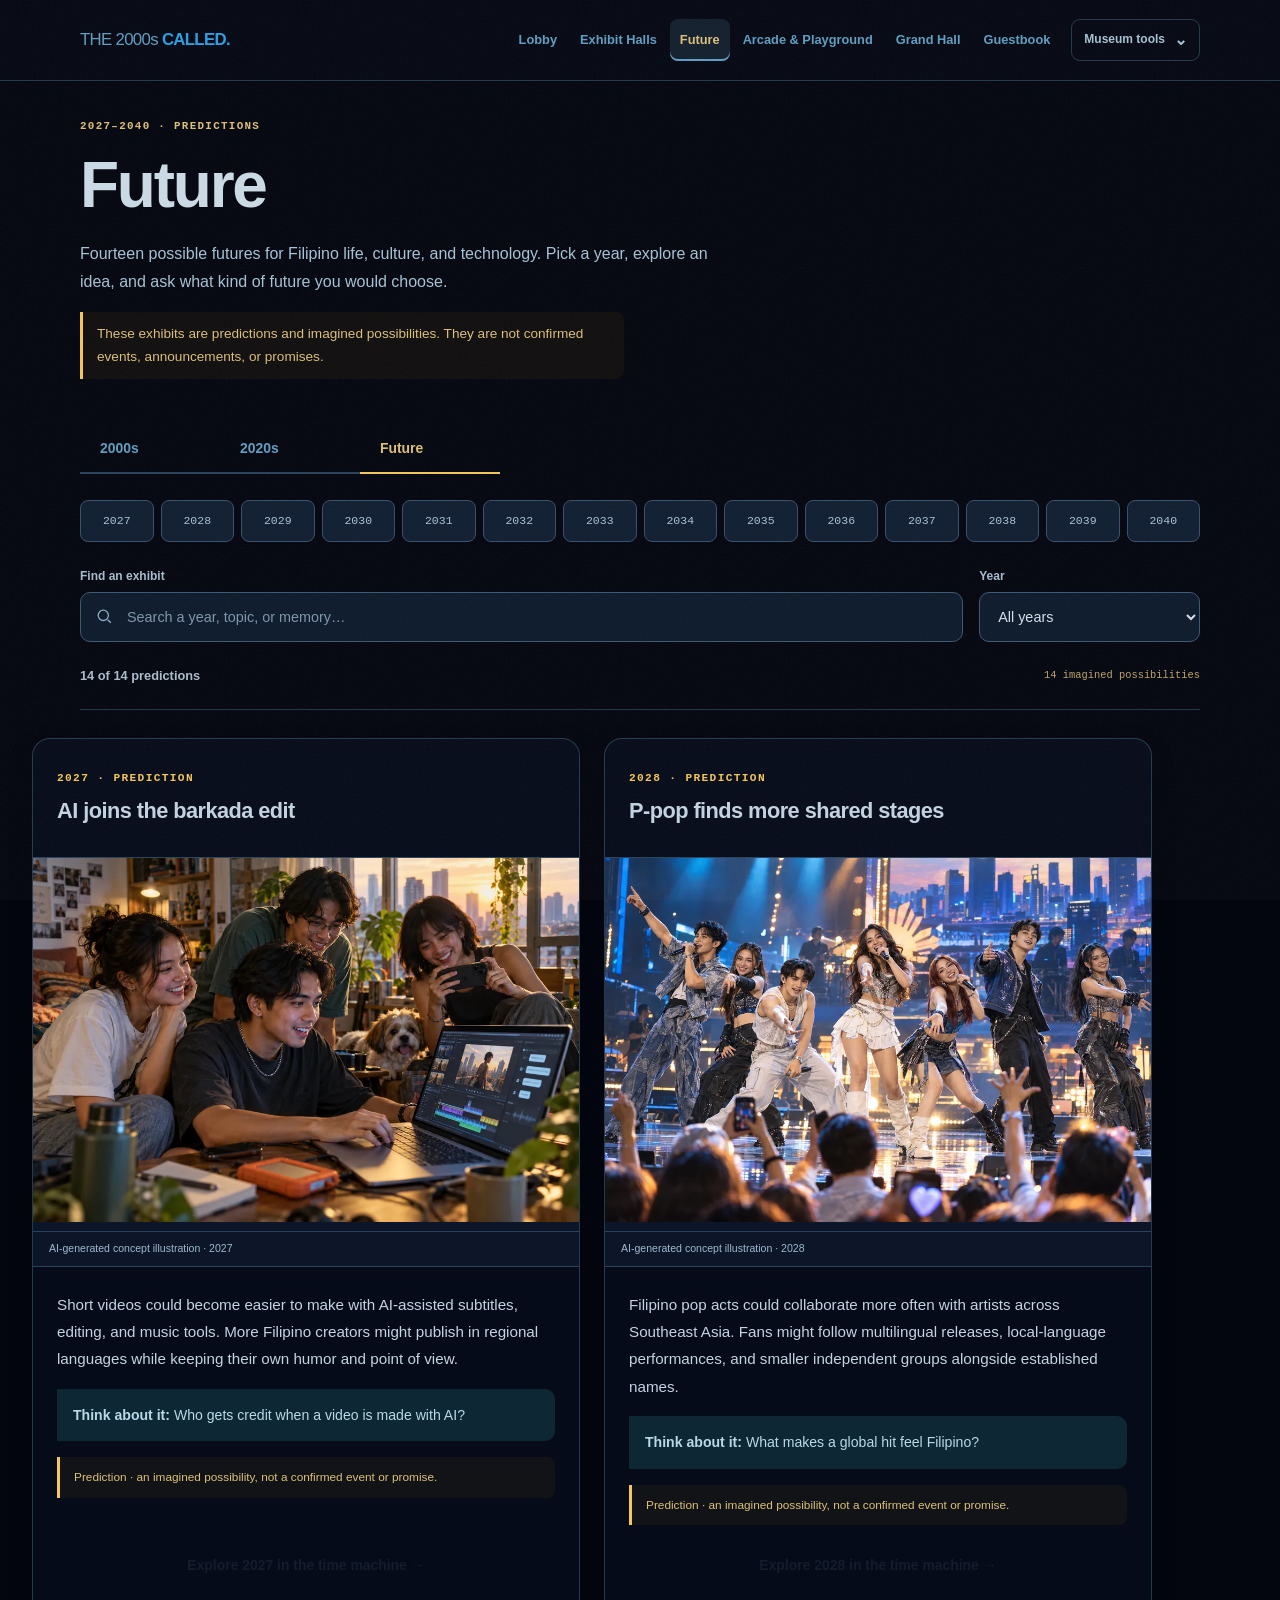
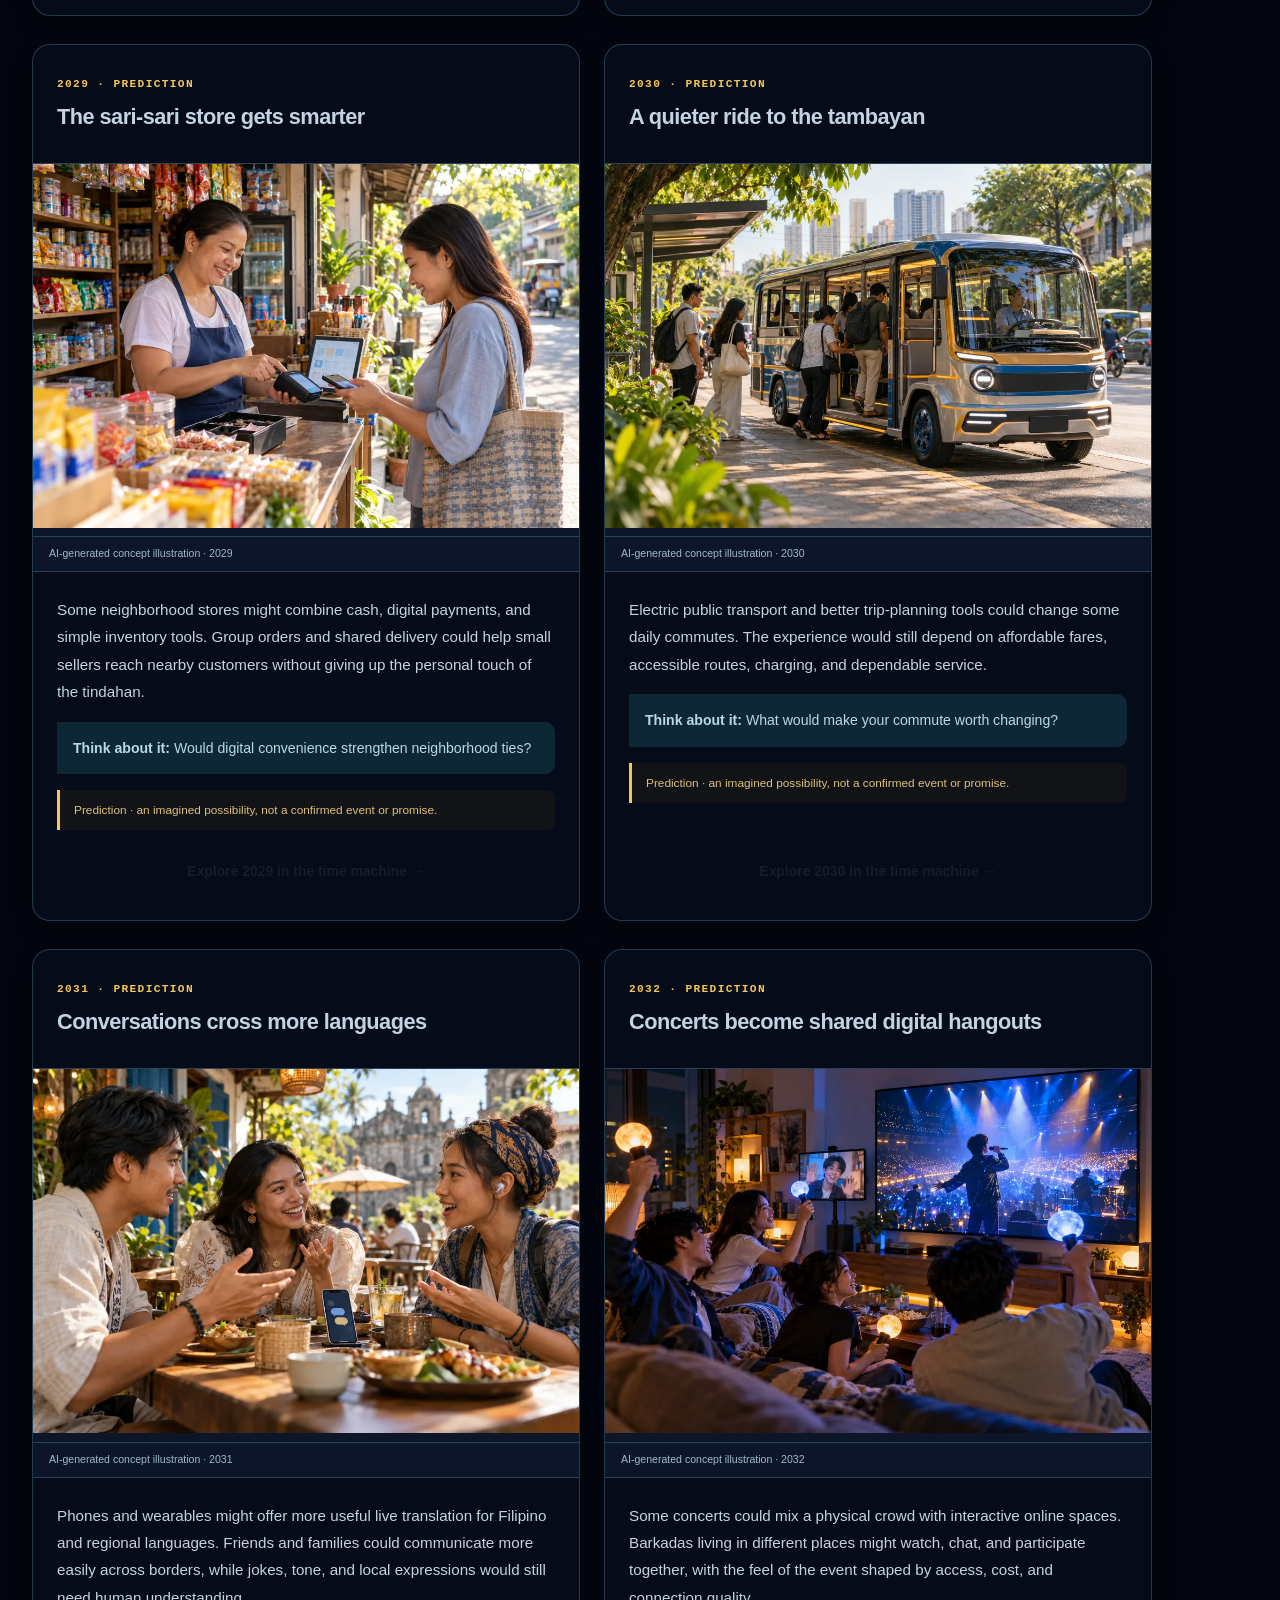
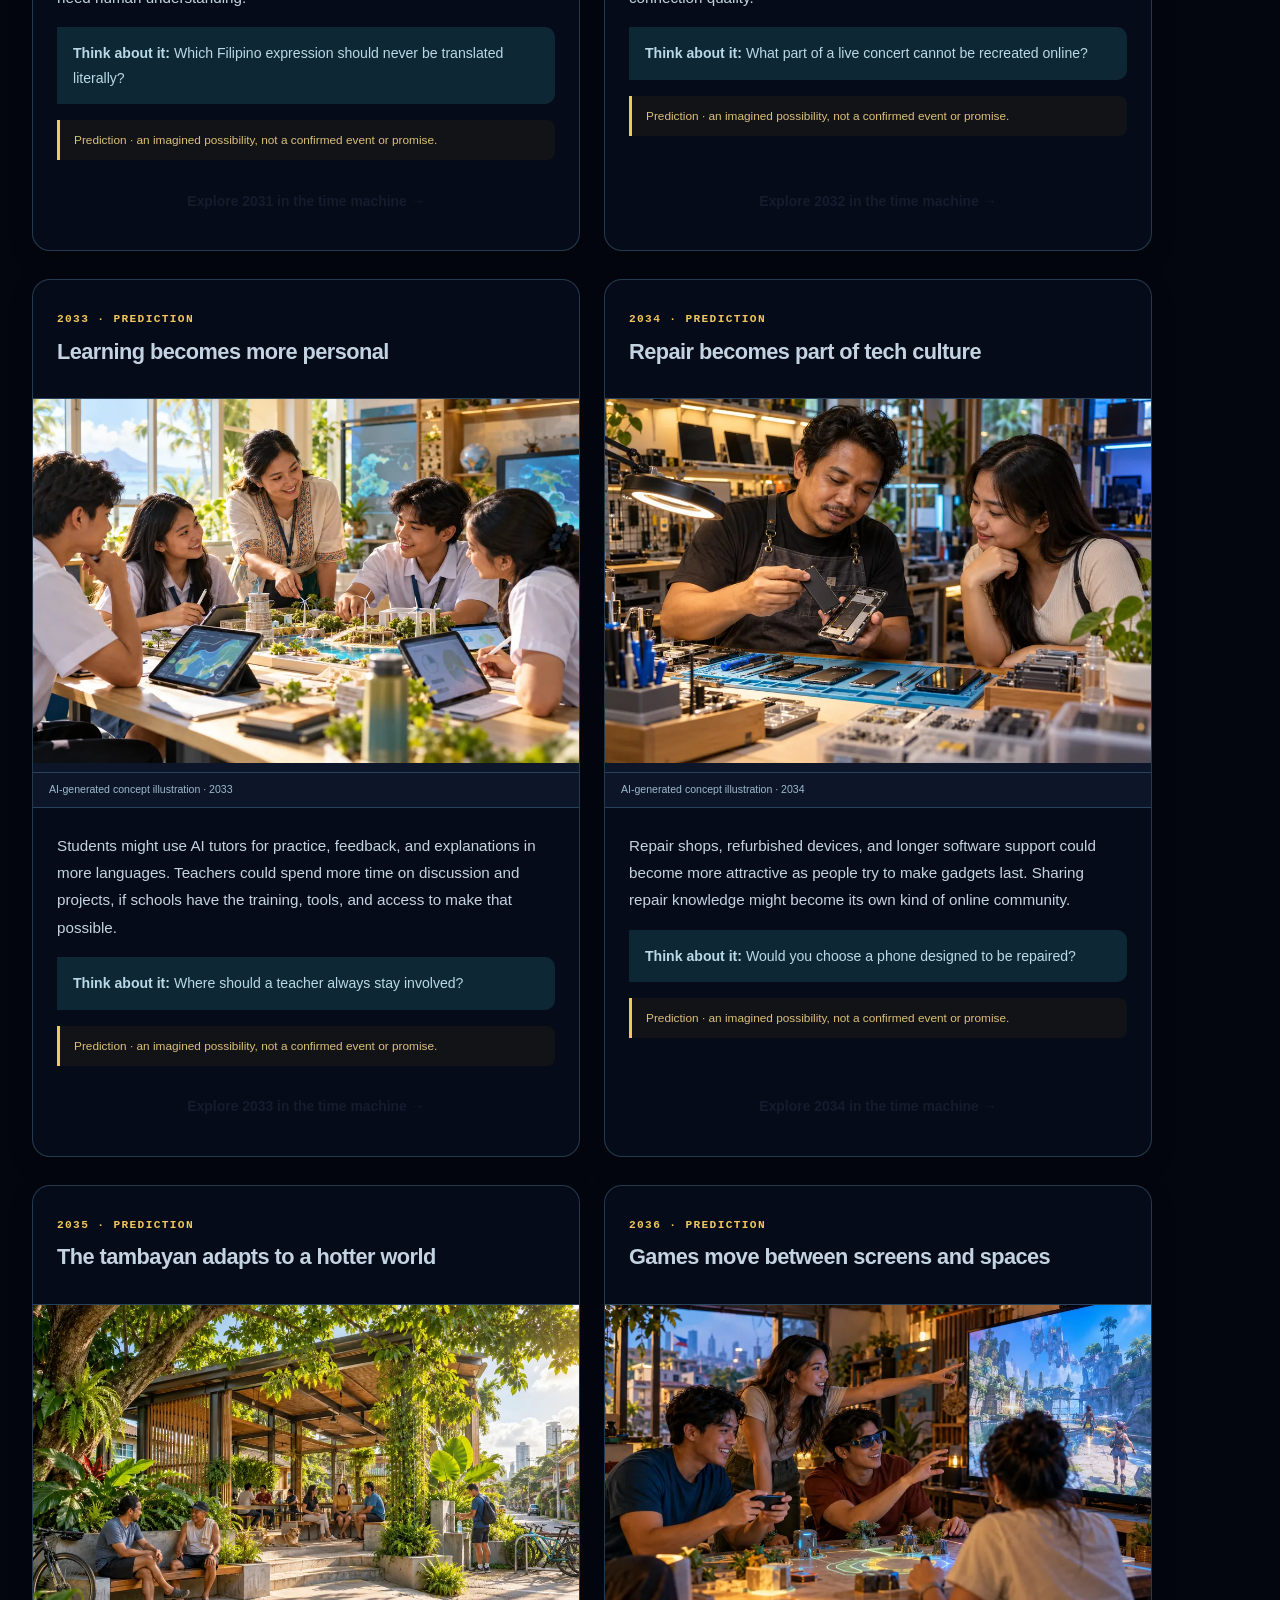
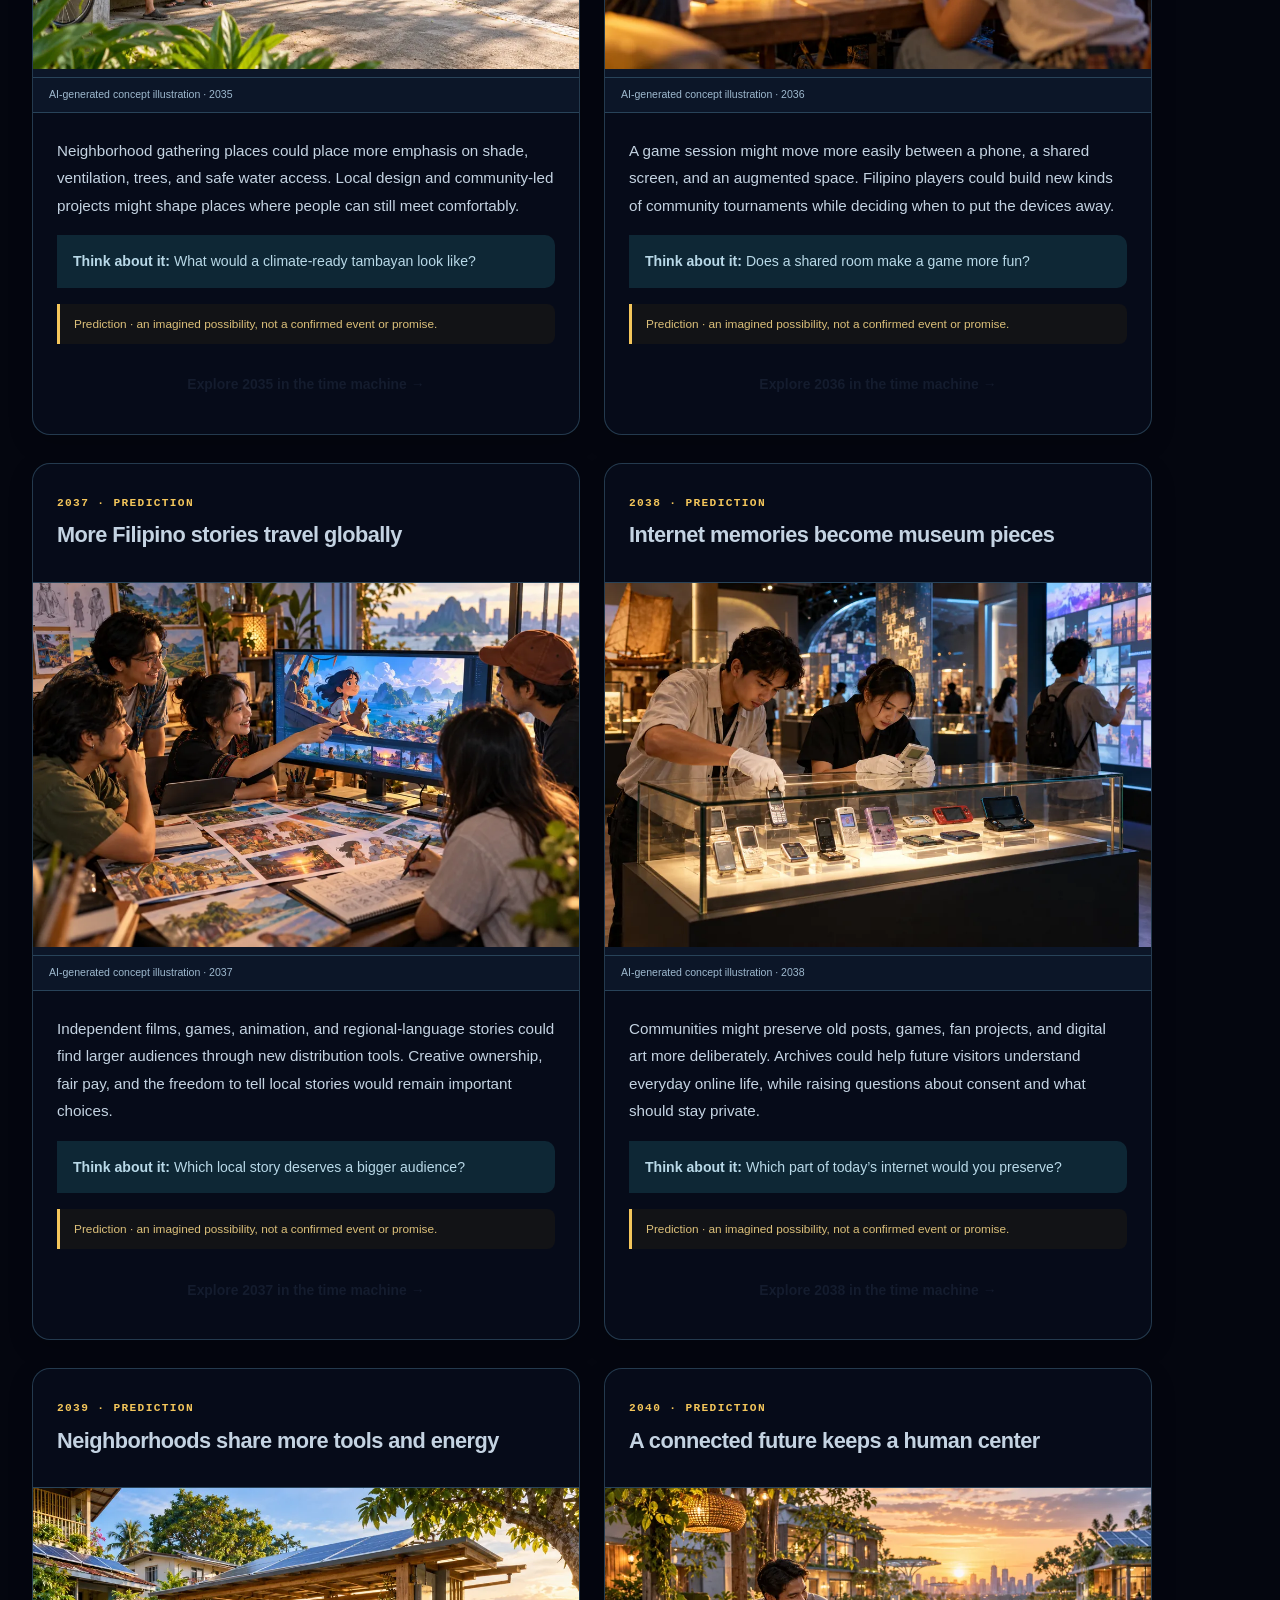
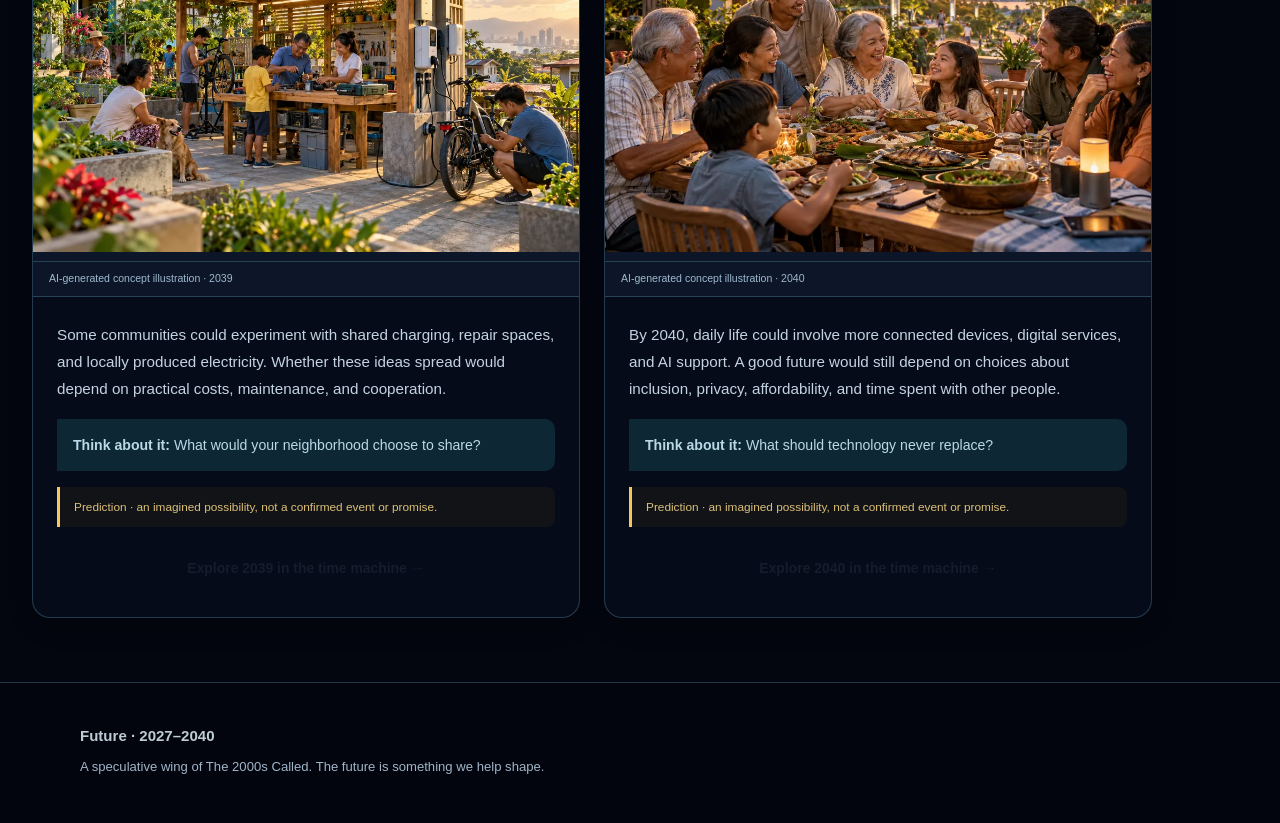
==== commit 692540b4: "Tone down bright fonts a second notch" ====
--- a/exhibits-future.html
+++ b/exhibits-future.html
@@ -15,9 +15,9 @@
 <meta name="twitter:card" content="summary">
 <meta name="twitter:title" content="Future · Exhibit Halls · The 2000s Called">
 <meta name="twitter:description" content="Explore possible Filipino futures from 2027 to 2040. These exhibits are predictions, not confirmed events.">
-<link rel="stylesheet" href="museum.css?v=opt1">
-<link rel="stylesheet" href="layout.css?v=opt1">
-<link rel="stylesheet" href="enhance.css?v=opt1">
+<link rel="stylesheet" href="museum.css?v=dim2">
+<link rel="stylesheet" href="layout.css?v=dim2">
+<link rel="stylesheet" href="enhance.css?v=dim2">
 </head>
 <body class="future">
 <div class="site-dust" id="site-dust" aria-hidden="true"></div>
--- a/museum.css
+++ b/museum.css
@@ -1 +1 @@
-:root{--ink:#0e1a2e;--muted:#5b6b82;--paper:#edf1f7;--white:#fffefa;--line:#c3ccd9;--orange:#2b9fe3;--teal:#7cc7ee;--blue:#2f6fd0;--yellow:#f4c65b;--green:#3fae6b;--shadow:0 18px 44px rgba(15,30,42,.12)}*{box-sizing:border-box}html{scroll-behavior:smooth}body{margin:0;background:var(--paper);color:var(--ink);font-family:'DM Sans',Arial,sans-serif;font-size:16px;line-height:1.55}a,button{font:inherit}button{cursor:pointer}a{color:var(--blue)}a:hover{text-decoration-thickness:2px}a:focus-visible,button:focus-visible{outline:3px solid var(--orange);outline-offset:3px}button:disabled{cursor:default;opacity:.55}h1,h2,h3,h4{font-family:'Archivo Black',Impact,sans-serif;font-weight:400}.skip{position:absolute;left:12px;top:-80px;background:#fff;padding:10px;z-index:50}.skip:focus{top:12px}.shell{max-width:1380px;margin:auto;padding:0 34px}.marquee{background:linear-gradient(180deg,#dde3e8 0,#d5dde9 45%,#a9b8cf 55%,#e6ecf5 100%);color:#0e1a2e;color:var(--ink);overflow:hidden;white-space:nowrap;border-bottom:2px solid var(--ink);font-family:'Space Mono',monospace;font-size:.78rem;letter-spacing:.1em;text-transform:uppercase;font-weight:700}.marquee-inner{display:inline-block;padding:6px 0;animation:mq 30s linear infinite}.marquee-inner span{padding:0 30px}@keyframes mq{from{transform:translateX(0)}to{transform:translateX(-50%)}}.mast{background:var(--ink);color:#d7dee4;border-bottom:5px solid var(--orange)}.mast-row{display:flex;align-items:center;justify-content:space-between;gap:20px;min-height:72px;flex-wrap:wrap}.mark{text-decoration:none;color:#d7dee4;font-family:'Archivo Black',Impact,sans-serif;letter-spacing:-.045em;font-size:1.18rem}.mark b{color:var(--orange)}.mast nav{display:flex;flex-wrap:wrap;gap:20px;align-items:center}.mast nav a{color:#c6d2d8;text-decoration:none;font-size:.9rem;font-weight:700}.mast nav a:hover{text-decoration:underline}.badge{display:inline-flex;align-items:center;gap:7px;background:linear-gradient(135deg,#fff,#a9b8d0);color:#0e1a2e;padding:5px 11px;border-radius:20px;font-family:'Space Mono',monospace;font-size:.72rem;font-weight:800;letter-spacing:.06em;border:1.5px solid #0e1a2e;box-shadow:2px 2px 0 #0e1a2e}.badge.off{background:#1a2f4a;color:#8fa4b5;border-color:#2c4a6e;box-shadow:none}.badge .dot{width:8px;height:8px;border-radius:50%;background:#0e1a2e}.badge.off .dot{background:#5b7085}.counter,.eyebrow,.label,.mini-tag,.room-head span,.room-kicker,.source-tag{font-family:'Space Mono',Consolas,monospace;text-transform:uppercase;letter-spacing:.105em;font-size:.77rem;font-weight:800}.intro{background:#0e1a2e;color:#d8d2c0;padding:25px 0 0;position:relative;isolation:isolate;overflow:hidden}.intro:before{content:"";position:absolute;inset:0;z-index:-1;background:radial-gradient(circle at 75% 26%,rgba(124,199,238,.14),transparent 33%),linear-gradient(135deg,transparent 0 54%,rgba(255,255,255,.035) 54% 55%,transparent 55% 100%)}.intro-grid{display:grid;grid-template-columns:1fr minmax(360px,.9fr);align-items:center;gap:15px;min-height:495px}.intro-copy{padding:30px 0 44px;position:relative;z-index:2}.intro .eyebrow{color:#6fb3d8;font-size:.77rem;margin-bottom:26px}.intro h1{font-size:clamp(3.3rem,6.2vw,6rem);line-height:.95;letter-spacing:-.055em;margin:0 0 30px;text-shadow:4px 4px 0 #1b2f4d}.intro h1 em{font-style:normal;background:linear-gradient(180deg,#dde3e8 0,#e8eef6 30%,#a9b8d0 48%,#dfe6ec 52%,#93a5c2 75%,#dde3e8 100%);-webkit-background-clip:text;background-clip:text;color:transparent;filter:drop-shadow(3px 3px 0 #0e1a2e)}.intro .lead{font-size:clamp(1rem,1.5vw,1.26rem);max-width:570px;line-height:1.45;color:#c9d2cf;margin-bottom:27px}.hero-ticket{display:flex;align-items:center;gap:18px;color:#0e1a2e;background:#f3c75a;max-width:540px;min-height:46px;padding:7px 14px;border:1px dashed #0e1a2e;box-shadow:5px 5px 0 rgba(255,255,255,.13);font-family:'Space Mono',monospace;font-size:.71rem;letter-spacing:.045em}.hero-ticket strong{font-size:.8rem}.hero-ticket span:last-child{margin-left:auto}.cover-art{height:470px;position:relative;align-self:center}.cover-photo{margin:0;position:absolute;background:#f7f4ea;border:7px solid #f7f4ea;box-shadow:0 18px 30px rgba(0,0,0,.4);overflow:hidden}.cover-photo img{display:block;width:100%;height:100%;object-fit:cover}.cover-photo figcaption{position:absolute;bottom:0;left:0;right:0;display:flex;justify-content:space-between;gap:8px;color:#111927;background:#f7f4ea;padding:6px 5px 0;font-family:'Space Mono',monospace;font-weight:700;font-size:.63rem}.cover-photo figcaption span{color:#465868}.main-photo{width:78%;height:67%;right:3%;top:3%;transform:rotate(2deg)}.main-photo img{height:calc(100% - 28px);object-position:center 52%}.inset-photo{width:61%;height:46%;left:2%;bottom:2%;transform:rotate(-5deg)}.inset-photo img{height:calc(100% - 28px)}.cover-stamp{position:absolute;right:-2%;bottom:4%;transform:rotate(-9deg);color:#2b9fe3;font-family:'Archivo Black',Impact,sans-serif;font-size:clamp(3.3rem,7vw,6.6rem);letter-spacing:-.13em;line-height:1;text-shadow:3px 4px 0 #0e1a2e}.cover-stamp span{color:#d7dee4}.entry-bar{background:#e9ece7;color:#0e1a2e;box-shadow:0 -7px 0 #2b9fe3;display:flex;align-items:center;gap:25px;justify-content:space-between;padding:25px 32px}.entry-bar legend{font-family:'Archivo Black',Impact,sans-serif;font-size:1.04rem;margin:0 0 12px}.lens-set{border:0;padding:0;margin:0}.lens-options{display:flex;gap:9px;flex-wrap:wrap}.lens-button{min-width:145px;background:#fffefa;border:1.5px solid var(--ink);box-shadow:4px 4px 0 #0e1a2e;padding:12px 15px;line-height:1.2;text-align:left;font-weight:900;transition:transform .16s,box-shadow .16s,background .16s}.lens-button:hover{transform:translate(2px,2px);box-shadow:2px 2px 0 var(--ink)}.lens-button[aria-pressed=true]{background:var(--orange);transform:translate(4px,4px);box-shadow:0 0 0 var(--ink)}.lens-button small{display:block;font-weight:500;font-size:.75rem;margin-top:6px;color:#48565b}.route-note{color:#44535b;font-size:.88rem;margin:0 0 14px;max-width:620px}.experience{display:grid;grid-template-columns:minmax(0,1fr) 290px;gap:25px;align-items:start;padding:36px 34px 75px;max-width:1380px;margin:auto}.stage{background:#f9f8f2;border:1px solid #0e1a2e;box-shadow:12px 12px 0 #bac8c1;min-height:520px}.stage-top{background:#2f6fd0;color:#d7dee4;display:flex;justify-content:space-between;align-items:center;gap:14px;padding:15px 30px;border-bottom:5px solid #0e1a2e}.stage-top .counter{color:#e6c88d}.progress{height:6px;background:#16283f;position:relative;overflow:hidden}.progress-fill{height:100%;background:var(--orange);width:0;transition:width .4s ease}.stage-content{padding:37px clamp(22px,4vw,52px) 34px}.room-kicker{color:#2f6fd0;margin:0 0 10px}.stage h2{font-size:clamp(1.85rem,3.4vw,3.1rem);letter-spacing:-.047em;line-height:1.07;margin:0 0 12px;max-width:900px}.stage .context{font-size:1.08rem;max-width:750px;margin:0 0 24px}.stage-hero{display:grid;grid-template-columns:minmax(220px,.78fr) minmax(0,1.22fr);gap:28px;margin:13px 0 23px}.stage-visual{margin:0;min-height:230px;position:relative;background:#d2d9d5;border:1px solid #0e1a2e;overflow:hidden}.stage-visual img{height:100%;width:100%;object-fit:cover;display:block}.stage-visual.camera img{object-fit:contain;background:#fff}.stage-visual figcaption{position:absolute;bottom:0;left:0;right:0;padding:9px 12px;background:rgba(16,25,39,.87);color:#d7dee4;font-size:.74rem}.stage-visual.type{display:grid;place-items:center;background:#e4b457;padding:20px;color:#172440}.stage-visual.type span{font-family:'Archivo Black',Impact,sans-serif;font-size:clamp(3.2rem,7vw,6rem);line-height:1;letter-spacing:-.09em}.stage-hero .context{margin:0;align-self:center;font-size:1.13rem;line-height:1.68}.flow{display:flex;max-width:690px;margin:16px 0 28px;border:1px solid var(--ink);background:#eef2ee;flex-wrap:wrap}.flow .flow-item{flex:1;border:0;background:0 0;padding:15px 8px;font-size:.88rem;font-weight:800;color:var(--ink);text-align:center;transition:background .18s;min-width:0}.flow .flow-item:hover{background:#d8ede8}.flow .flow-item[aria-expanded=true]{background:var(--teal)}.flow .flow-item+.flow-item{border-left:1px solid #abc6c2}.flow .arrow{flex:0 0 35px;background:var(--teal);padding:15px 2px;border-left:1px solid var(--ink);border-right:1px solid var(--ink);display:grid;place-items:center;pointer-events:none}.flow .arrow+.flow-item{border-left:0}.flow-detail{flex-basis:100%;background:#0e1a2e;color:#c8d5d1;padding:11px 15px;font-size:.83rem;border-top:1px solid var(--ink)}.flow-detail b{color:var(--teal);font-family:'Space Mono',monospace;font-size:.75rem;letter-spacing:.06em;text-transform:uppercase;display:block;margin-bottom:3px}.compare{display:grid;grid-template-columns:1fr 1fr;gap:12px;margin:0 0 22px}.compare .flip-card{background:#e8eee8;padding:20px;border:0;border-top:5px solid var(--orange);text-align:left;color:inherit;cursor:pointer;position:relative;transition:transform .18s,box-shadow .18s}.compare .flip-card:nth-child(2){border-top-color:var(--blue);background:#f3e7dc}.compare .flip-card:hover{transform:translate(-2px,-2px);box-shadow:4px 4px 0 var(--ink)}.compare .flip-card[aria-expanded=false] .flip-body{filter:blur(4px);opacity:.35;user-select:none}.compare .flip-card[aria-expanded=false]::after{content:"Click to reveal";position:absolute;right:14px;top:14px;font-family:'Space Mono',monospace;font-size:.68rem;color:var(--blue);letter-spacing:.06em;text-transform:uppercase;font-weight:700}.compare .flip-card .flip-body{transition:filter .3s,opacity .3s}.compare .label{display:block;margin-bottom:7px}.compare p{margin:0}.ask{font-weight:700;margin:0 0 20px}.source-link{display:inline-flex;align-items:center;gap:8px;font-weight:800;text-underline-offset:3px}.source-link::after{content:"↗";font-size:1.05em}.stage-actions{display:flex;flex-wrap:wrap;align-items:center;gap:10px;margin-top:31px;padding-top:22px;border-top:1px solid var(--line)}.action{border:2px solid #111927;background:#2b9fe3;color:#111927;padding:11px 18px;font-weight:800;min-height:46px;box-shadow:3px 3px 0 #111927}.action:hover{background:#f4c65b}.action.secondary{background:#f9f8f2}.text-link{background:0 0;border:0;text-decoration:underline;padding:9px;color:var(--blue);font-weight:700}.kbd-hint{margin-left:auto;font-family:'Space Mono',monospace;font-size:.7rem;color:var(--muted)}.kbd-hint kbd{background:#e7ede8;border:1px solid #b8c4c0;border-radius:3px;padding:2px 6px;font-size:.72rem}.mini-game{margin:28px 0 8px;background:#0e1a2e;color:#c8d5d1;border:1px solid #0e1a2e;box-shadow:0 12px 30px rgba(14,26,46,.35);border-radius:10px;overflow:hidden}.mini-head{display:flex;justify-content:space-between;align-items:center;gap:14px;background:#2f6fd0;color:#d7dee4;padding:12px 20px;border-bottom:4px solid #0e1a2e;flex-wrap:wrap}.mini-head h3{font-size:1.05rem;margin:0;color:#d7dee4}.mini-head .mini-tag{color:#e6c88d}.mini-body{padding:20px 22px 22px;min-height:140px}.mini-intro{color:#b9c8ca;font-size:.93rem;margin:0 0 16px;max-width:640px}.mini-start{background:#2b9fe3;color:#0e1a2e;border:2px solid #0e1a2e;border-radius:8px;box-shadow:0 4px 14px rgba(43,159,227,.45);padding:11px 20px;font-weight:900;font-family:'Archivo Black',Impact,sans-serif}.mini-start:hover{background:#f4c65b}.mini-stage{display:none}.mini-stage.active{display:block}.mini-result{display:none}.mini-result.active{display:block}.mini-result .stamp-earned{display:inline-block;font-family:'Archivo Black',Impact,sans-serif;font-size:1.4rem;background:#f4c65b;color:#0e1a2e;padding:10px 18px;border:2px dashed #0e1a2e;transform:rotate(-4deg);margin-bottom:14px;box-shadow:3px 3px 0 rgba(0,0,0,.35)}.mini-msg{color:#c8d5d1;margin:0 0 14px;font-size:.98rem}.mini-msg.bad{color:#ffb0a0}.mini-again{background:0 0;color:#6fb3d8;border:1.5px solid #7cc7ee;padding:9px 16px;font-weight:800}.mini-again:hover{background:rgba(134,223,211,.12)}.mini-hud{display:flex;gap:16px;flex-wrap:wrap;margin-bottom:14px;font-family:'Space Mono',monospace;font-size:.78rem;color:#e6c88d;letter-spacing:.05em;text-transform:uppercase;font-weight:700}.mini-hud span{background:#14273f;padding:5px 10px;border:1px solid #37506b}.compose-box{width:100%;background:#0b1420;color:#6fb3d8;border:1px solid #37506b;padding:14px;font-family:'Space Mono',monospace;font-size:1rem;min-height:80px;resize:vertical}.compose-count{font-family:'Space Mono',monospace;font-size:.8rem;color:#e6c88d;margin-top:8px}.compose-count.over{color:#ff7952;font-weight:800}.transfer-grid{display:grid;grid-template-columns:repeat(3,1fr);gap:10px}.transfer-btn{background:#14273f;border:1.5px solid #2c4a6e;color:#c8d5d1;padding:16px 10px;font-weight:800;font-size:.85rem;text-align:center;transition:transform .15s,border-color .15s}.transfer-btn:hover{transform:translateY(-2px);border-color:#6fb3d8}.transfer-btn.correct{background:#2f7a4a;border-color:#6fb3d8}.transfer-btn.wrong{background:#7a2f2f;border-color:#ff7952}.top8-list{list-style:none;padding:0;margin:0 0 14px}.top8-list li{display:flex;align-items:center;gap:10px;background:#14273f;padding:9px 12px;margin-bottom:6px;border:1px solid #2c4a6e}.top8-list li .t8-name{flex:1;font-weight:700;color:#c8d5d1}.top8-list li button{background:#243a52;color:#d7dee4;border:1px solid #2c4a6e;padding:4px 10px;font-weight:800}.top8-list li button:hover{background:#2f6fd0}.clock-pick{display:grid;grid-template-columns:repeat(4,1fr);gap:8px;margin-top:12px}.clock-btn{background:#14273f;border:1.5px solid #2c4a6e;color:#d7dee4;padding:14px 6px;font-family:'Space Mono',monospace;font-weight:800;font-size:.9rem}.clock-btn:hover{border-color:#6fb3d8}.clock-btn.correct{background:#2f7a4a;border-color:#6fb3d8}.clock-btn.wrong{background:#7a2f2f;border-color:#ff7952}.sleepy-wrap{position:relative;height:60px;background:#0b1420;border:1px solid #37506b;overflow:hidden;margin-bottom:14px}.sleepy-fill{position:absolute;inset:0 auto 0 0;background:linear-gradient(90deg,#3fae6b,#f4c65b,#ff7952);width:0;transition:width .2s linear}.sleepy-label{position:absolute;inset:0;display:flex;align-items:center;justify-content:center;font-family:'Space Mono',monospace;font-weight:800;color:#d7dee4;letter-spacing:.1em;text-transform:uppercase;font-size:.85rem;text-shadow:0 2px 4px rgba(0,0,0,.6)}.coffee-btn{background:#f4c65b;color:#0e1a2e;border:2px solid #0e1a2e;box-shadow:3px 3px 0 #fffefa;padding:14px 28px;font-weight:900;font-family:'Archivo Black',Impact,sans-serif;font-size:1rem}.coffee-btn:hover{background:#2b9fe3}.tv-slots{display:grid;grid-template-columns:repeat(2,1fr);gap:8px;margin-top:12px}.tv-slot{background:#14273f;border:1.5px solid #2c4a6e;color:#d7dee4;padding:12px;text-align:left;font-weight:700}.tv-slot small{display:block;color:#9eb5bd;font-family:'Space Mono',monospace;font-size:.7rem;margin-top:4px;letter-spacing:.05em}.tv-slot:hover{border-color:#6fb3d8}.tv-slot.correct{background:#2f7a4a}.tv-slot.wrong{background:#7a2f2f}.park-grid{display:grid;grid-template-columns:repeat(5,1fr);gap:6px;margin-top:12px}.park-seat{aspect-ratio:1;background:#14273f;border:1px solid #2c4a6e;color:#5b7085;font-size:1.3rem;display:grid;place-items:center;cursor:pointer;transition:background .15s}.park-seat:hover{background:#243a52}.park-seat.filled{background:#3fae6b;color:#d7dee4}.fountain-match{display:grid;grid-template-columns:1fr 1fr;gap:16px;margin-top:12px}.fountain-friends{display:grid;gap:8px}.friend-chip{background:#14273f;border:1.5px solid #2c4a6e;color:#c8d5d1;padding:11px 14px;text-align:left;font-weight:700}.friend-chip.active{border-color:#f4c65b;background:#2a3a52}.friend-chip.done{background:#2f7a4a;border-color:#6fb3d8;color:#d7dee4}.landmarks{display:grid;gap:8px}.landmark-btn{background:#14273f;border:1.5px solid #2c4a6e;color:#d7dee4;padding:14px;font-weight:800;text-align:left}.landmark-btn:hover{border-color:#6fb3d8}.rent-tasks{display:grid;gap:8px;margin-top:12px}.rent-task{display:flex;justify-content:space-between;align-items:center;gap:14px;background:#14273f;border:1px solid #2c4a6e;padding:11px 14px}.rent-task .rt-name{color:#c8d5d1;font-weight:700;flex:1}.rent-task .rt-cost{font-family:'Space Mono',monospace;color:#e6c88d;font-weight:800}.rent-task .rt-btn{background:#243a52;border:1px solid #7cc7ee;color:#6fb3d8;padding:6px 14px;font-weight:800}.rent-task.done{background:#2f7a4a}.rent-task.done .rt-btn{background:#0b1420;color:#6fb3d8}.side{position:sticky;top:20px;background:#0e1a2e;color:#ccd7d3;padding:25px;box-shadow:0 10px 26px rgba(14,26,46,.35);border-radius:10px}.side h3{font-size:1.15rem;margin:0 0 8px;color:#d7dee4}.side p{font-size:.88rem;margin:0 0 15px;color:#b9c8ca}.route-list{list-style:none;padding:0;margin:0}.route-list li+li{border-top:1px solid #536577}.route-list button{width:100%;padding:13px 4px;background:0 0;border:0;text-align:left;color:#d3d8cf}.route-list button[aria-current=step]{font-weight:900;color:#ffb36c}.route-list button span{display:block;font-family:'Space Mono',monospace;font-size:.72rem;color:#9eb5bd;letter-spacing:.08em}.side .browse-side{display:block;margin-top:18px;font-weight:800;color:#6fb3d8}.stamp-bar{display:flex;gap:5px;flex-wrap:wrap;margin-top:16px;padding-top:14px;border-top:1px solid #536577}.stamp-bar .s{width:24px;height:24px;border-radius:50%;background:#1a2f4a;border:1px solid #4a6076;display:grid;place-items:center;font-size:.75rem;color:#5b7085}.stamp-bar .s.got{background:#f4c65b;color:#0e1a2e;border-color:#f4c65b;font-size:.85rem}.recap-intro{font-size:1.1rem;max-width:720px}.recap-list{display:grid;grid-template-columns:repeat(3,1fr);gap:11px;margin:22px 0}.recap-list div{border:1px solid var(--ink);padding:15px;background:#f0f9f7}.recap-list strong{display:block;font-size:.9rem;margin-bottom:6px}.recap-list p{margin:0;font-size:.91rem}.recap-question{padding:17px;background:#fbe6da;border-left:4px solid var(--orange);font-weight:800;margin:0 0 22px}.quiz{background:#0e1a2e;color:#ccd7d3;padding:22px 24px;border-left:5px solid var(--orange);margin:0 0 22px}.quiz h3{margin:0 0 6px;font-size:1.2rem;color:#d7dee4}.quiz p.q-intro{margin:0 0 18px;color:#b9c8ca;font-size:.93rem}.quiz-options{display:grid;gap:10px;margin-bottom:14px}.quiz-option{display:flex;align-items:center;gap:14px;background:#14273f;border:1.5px solid #2c4a6e;color:#ccd7d3;padding:13px 16px;text-align:left;font-size:.95rem;font-weight:600;cursor:pointer;transition:background .18s,border-color .18s;position:relative;overflow:hidden}.quiz-option:hover:not(:disabled){background:#243a52;border-color:var(--teal)}.quiz-option .vote-bar{position:absolute;inset:0;background:linear-gradient(90deg,rgba(119,216,208,.22),rgba(119,216,208,.06));width:0;transition:width .6s ease;z-index:0}.quiz-option .opt-label,.quiz-option .opt-pct{position:relative;z-index:1}.quiz-option .opt-pct{margin-left:auto;font-family:'Space Mono',monospace;font-size:.83rem;color:#e6c88d;font-weight:700;opacity:0;transition:opacity .3s}.quiz-option.answered .opt-pct{opacity:1}.quiz-option[aria-pressed=true]{border-color:var(--orange);background:#2c2a35}.quiz-option:disabled{cursor:default}.quiz-result{font-size:.9rem;color:#b9c8ca;margin:0;font-style:italic}.quiz-reset{background:0 0;border:1px solid #6b7d90;color:#b9c8ca;padding:6px 12px;font-size:.8rem;font-weight:600;margin-top:14px;cursor:pointer}.quiz-reset:hover{border-color:var(--orange);color:#d7dee4}.break{height:12px;background:repeating-linear-gradient(90deg,var(--orange) 0 14px,var(--ink) 14px 28px,var(--teal) 28px 42px);margin-bottom:38px}.archive{padding:0 34px 62px;max-width:1380px;margin:auto}.section-heading{display:flex;justify-content:space-between;align-items:end;gap:20px;border-bottom:4px solid var(--ink);padding-bottom:18px;margin-bottom:20px;flex-wrap:wrap}.section-heading h2{font-size:clamp(2rem,4vw,3.6rem);line-height:1;letter-spacing:-.055em;margin:0}.section-heading p{max-width:510px;margin:0}.room{padding:31px 0 38px;border-bottom:1px solid var(--line);scroll-margin-top:90px}.room-head{display:flex;align-items:baseline;gap:12px;margin-bottom:16px}.room-head span{color:#2f6fd0}.room h3{margin:0;font-size:1.35rem}.cards{display:grid;grid-template-columns:repeat(3,minmax(0,1fr));gap:14px}.card{background:#f9f8f2;border:1px solid var(--ink);box-shadow:5px 5px 0 #cbd1c9;display:flex;flex-direction:column;scroll-margin-top:90px}.card-body{padding:19px 21px 24px;display:flex;flex-direction:column;flex:1}.card .source-tag{color:var(--blue);margin:0 0 12px}.card h4{font-size:1.28rem;line-height:1.17;margin:0 0 9px}.card p{margin:0 0 14px}.card .mini-flow{font-family:'Space Mono',monospace;background:#e5f2ee;border-left:3px solid var(--teal);padding:10px;margin-top:auto;margin-bottom:15px;font-size:.82rem}.card .source-link{font-size:.88rem}.card-media{margin:0;height:185px;background:#132038;position:relative;overflow:hidden}.card-media img{display:block;width:100%;height:100%;object-fit:cover}.card-media.camera img{object-fit:contain;background:#fff}.card-media figcaption{position:absolute;bottom:0;left:0;right:0;background:rgba(16,25,39,.9);color:#d7dee4;font-size:.72rem;padding:6px 10px}.card-media.text-only{display:grid;place-items:center;background:#2f48ab;color:#cfddd5}.card-media.text-only strong{font-family:'Archivo Black',Impact,sans-serif;font-size:clamp(3rem,5vw,5rem);letter-spacing:-.09em;line-height:1}.card-stamp{position:absolute;top:10px;right:10px;width:34px;height:34px;border-radius:50%;background:#f4c65b;color:#0e1a2e;display:grid;place-items:center;font-size:1.1rem;border:2px solid #0e1a2e;opacity:0;transform:scale(.5) rotate(-15deg);transition:opacity .3s,transform .3s}.card-stamp.got{opacity:1;transform:scale(1) rotate(-8deg)}.guestbook{background:#0e1a2e;color:#ccd7d3;padding:44px 34px}.guestbook-inner{max-width:1380px;margin:auto}.guestbook h2{font-size:clamp(1.8rem,3.4vw,2.8rem);letter-spacing:-.045em;color:#d7dee4;margin:0 0 8px}.guestbook p.gb-intro{color:#b9c8ca;margin:0 0 22px;max-width:600px}.gb-form{display:grid;gap:10px;grid-template-columns:1fr 1fr;margin-bottom:22px}.gb-form input,.gb-form textarea{background:#14273f;border:1.5px solid #2c4a6e;color:#ccd7d3;padding:11px 14px;font-family:'DM Sans',sans-serif;font-size:16px}.gb-form textarea{grid-column:1/-1;min-height:70px;resize:vertical}.gb-form button{grid-column:1/-1;justify-self:start;background:#2b9fe3;color:#0e1a2e;border:2px solid #0e1a2e;box-shadow:3px 3px 0 #fffefa;padding:11px 20px;font-weight:900;font-family:'Archivo Black',Impact,sans-serif}.gb-form button:hover{background:#f4c65b}.gb-entries{display:grid;gap:10px;max-height:340px;overflow-y:auto;padding-right:6px}.gb-entry{background:#14273f;border-left:4px solid var(--teal);padding:12px 16px}.gb-entry .gb-who{font-family:'Space Mono',monospace;font-size:.78rem;color:#e6c88d;font-weight:800;margin-bottom:4px;letter-spacing:.05em}.gb-entry .gb-msg{color:#c8d5d1;margin:0;font-size:.92rem;line-height:1.5}.gb-empty{color:#6b7d90;font-style:italic;font-size:.9rem}.foot{background:#0e1a2e;color:#dbe8e7;padding:34px 34px;border-top:6px solid #2b9fe3}.foot-grid{display:flex;justify-content:space-between;gap:30px;flex-wrap:wrap;max-width:1380px;margin:auto}.foot-grid>div{flex:1;min-width:300px}.foot strong{color:#d7dee4}.foot p{margin:5px 0;max-width:600px;font-size:.9rem;line-height:1.6}.foot a{color:var(--teal)}@media(max-width:1100px){.intro-grid{grid-template-columns:1fr .82fr;min-height:430px}.cover-art{height:390px}.entry-hint{display:none}}@media(max-width:900px){.intro-grid{grid-template-columns:1fr}.cover-art{height:280px}.experience{grid-template-columns:1fr;padding:20px 20px 60px}.side{position:static;order:-1;box-shadow:none}.side .browse-side,.side .stamp-bar,.side h3,.side p{display:none}.route-list{display:grid;grid-template-columns:repeat(3,1fr);gap:8px}.route-list li+li{border:0}.route-list button{border:1px solid #647787;padding:10px}.stage-hero{grid-template-columns:1fr}.cards{grid-template-columns:repeat(2,minmax(0,1fr))}.gb-form{grid-template-columns:1fr}}@media(max-width:620px){.shell{padding:0 18px}.mast-row{gap:11px}.mast nav{gap:11px}.mast nav a{font-size:.81rem}.intro-grid{display:flex;flex-direction:column;min-height:0}.intro-copy{padding:27px 0 6px}.intro h1{font-size:clamp(2.7rem,10vw,4.4rem)}.hero-ticket{display:none}.cover-art{width:100%;height:165px;margin-bottom:18px}.lens-options{display:grid;grid-template-columns:repeat(3,1fr);gap:6px}.lens-button{padding:10px 9px;min-width:0;font-size:.85rem}.entry-bar{padding:17px 14px;margin:0 -18px;display:block}.experience{padding:15px 18px 48px}.route-list button{font-size:.74rem}.stage-top{padding:12px 18px}.stage-content{padding:23px 18px}.stage h2{font-size:clamp(1.85rem,8vw,2.7rem)}.compare{grid-template-columns:1fr}.recap-list{grid-template-columns:1fr}.cards{grid-template-columns:1fr}.kbd-hint{display:none}.quiz{padding:18px 16px}.fountain-match{grid-template-columns:1fr}.park-grid{grid-template-columns:repeat(5,1fr)}.gb-form{grid-template-columns:1fr}.guestbook{padding:32px 18px}.archive{padding:0 18px 62px}.foot{padding:34px 18px}}@media(prefers-reduced-motion:reduce){html{scroll-behavior:auto}.marquee-inner{animation:none}.progress-fill{transition:none}}.arcade{padding:0 34px 70px;max-width:1380px;margin:auto}.arc-grid{display:grid;grid-template-columns:1fr 1fr;gap:28px}.arc-card{background:#0e1a2e;color:#c8d5d1;border:1px solid #0e1a2e;box-shadow:0 12px 30px rgba(14,26,46,.28);border-radius:10px}.arc-body{padding:20px 22px 24px}.arc-body>p{color:#b9c8ca;font-size:.93rem;margin:0 0 14px;max-width:520px}.lcd{background:#b5cc7a;color:#1e2b12;border:6px solid #1a2f4a;font-family:'Space Mono',monospace}#snk{display:block;width:100%;max-width:320px;aspect-ratio:4/3;touch-action:none;image-rendering:pixelated}#snk:focus-visible{outline:3px solid var(--orange);outline-offset:3px}.arc-row{display:flex;flex-direction:column;align-items:center;margin-top:14px}.arc-row>div:last-child{display:flex;flex-direction:column;align-items:center;gap:8px;margin-top:12px}.dpad{display:grid;grid-template-columns:repeat(3,56px);grid-auto-rows:52px;gap:6px;justify-content:center}.dpad button,.t9-ctl button,.t9-pad button{background:#14273f;border:1.5px solid #2c4a6e;color:#d7dee4;font-weight:800;min-height:44px}.dpad button:active,.t9-pad button:active{background:#2f6fd0}.dpad [data-k=ArrowUp]{grid-column:2;grid-row:1}.dpad [data-k=ArrowLeft]{grid-column:1;grid-row:2}.dpad [data-k=ArrowDown]{grid-column:2;grid-row:2}.dpad [data-k=ArrowRight]{grid-column:3;grid-row:2}.arc-hud{display:flex;gap:10px;flex-wrap:wrap;margin-top:14px}.t9-screen{padding:12px 14px;min-height:96px;font-size:1.05rem;word-break:break-all}.t9-screen small{display:block;font-size:.72rem;opacity:.75;margin-bottom:4px}.t9-pad{display:grid;grid-template-columns:repeat(3,1fr);gap:8px;margin:12px 0;max-width:340px}.t9-pad button{display:flex;flex-direction:column;align-items:center;padding:8px 4px}.t9-pad small{font-family:'Space Mono',monospace;color:#e6c88d;font-size:.7rem}.t9-ctl{display:flex;gap:8px;flex-wrap:wrap}.t9-ctl button{padding:0 16px}.pass-card{grid-column:1/-1;display:flex;align-items:center;gap:24px;flex-wrap:wrap;background:#f9f8f2;color:var(--ink);border:2px dashed var(--ink);padding:22px 26px;box-shadow:none}.pass-card strong{font-family:'Archivo Black',Impact,sans-serif;font-size:2rem;letter-spacing:-.05em}.pass-card p{margin:0;flex:1;min-width:220px}.pass-card.done{background:#f4c65b;transform:rotate(-.6deg)}@media(max-width:900px){.arc-grid{grid-template-columns:1fr}.arcade{padding:0 20px 50px}}.badge{cursor:pointer}span.badge{cursor:default}html.nokia body>*{filter:grayscale(1) sepia(1) hue-rotate(38deg) saturate(2.4)}#lcd-toggle[aria-pressed=true]{background:#b5cc7a;color:#1e2b12}.mem-card{grid-column:1/-1}.mem-wrap{display:flex;gap:26px;flex-wrap:wrap;align-items:center;justify-content:center}.mem-grid{display:grid;grid-template-columns:repeat(4,76px);gap:8px}.mem{width:76px;height:76px;font-size:1.9rem;background:#14273f;border:1.5px solid #2c4a6e;color:transparent;transition:background .15s}.mem:hover:not(:disabled){border-color:#6fb3d8}.mem.ok,.mem.up{color:#0e1a2e}.mem.up{background:#f4c65b}.mem.ok{background:#3fae6b}.mem:disabled{opacity:1}.mem-side{flex:1;min-width:230px}.mem-side p{color:#b9c8ca;margin:0 0 12px}.mem-side .mini-hud{margin-top:6px}#mem-note{color:#e6c88d;min-height:3em;font-weight:700}@media(max-width:420px){.mem-grid{grid-template-columns:repeat(4,1fr);width:100%}.mem{width:100%;height:auto;aspect-ratio:1}}::selection{background:#ff7952;color:#0e1a2e}.grain{position:fixed;inset:0;z-index:9500;pointer-events:none;opacity:.055;background-image:url("data:image/svg+xml,%3Csvg xmlns='http://www.w3.org/2000/svg' width='140' height='140'%3E%3Cfilter id='n'%3E%3CfeTurbulence type='fractalNoise' baseFrequency='0.9' numOctaves='2'/%3E%3C/filter%3E%3Crect width='140' height='140' filter='url(%23n)'/%3E%3C/svg%3E")}#confetti-canvas{position:fixed;inset:0;width:100%;height:100%;pointer-events:none;z-index:10002}.blobs{position:absolute;inset:0;overflow:hidden;pointer-events:none;z-index:0}.blobs span{position:absolute;border-radius:50%;filter:blur(70px);opacity:.5}.blobs .b1{width:430px;height:430px;background:#405ed2;top:-130px;left:-110px;animation:drift1 16s ease-in-out infinite alternate}.blobs .b2{width:370px;height:370px;background:#ff7952;bottom:-150px;right:6%;animation:drift2 21s ease-in-out infinite alternate}.blobs .b3{width:290px;height:290px;background:#77d8d0;top:28%;left:44%;opacity:.26;animation:drift1 25s ease-in-out infinite alternate-reverse}@keyframes drift1{from{transform:translate(0,0) scale(1)}to{transform:translate(64px,42px) scale(1.12)}}@keyframes drift2{from{transform:translate(0,0) scale(1.06)}to{transform:translate(-72px,-34px) scale(.94)}}.intro .shell{position:relative;z-index:1}.intro h1{animation:heroin .9s cubic-bezier(.22,.61,.36,1) both}.intro .eyebrow{animation:heroin .9s .05s cubic-bezier(.22,.61,.36,1) both}.intro .lead{animation:heroin .9s .12s cubic-bezier(.22,.61,.36,1) both}@keyframes heroin{from{opacity:0;transform:translateY(26px)}to{opacity:1;transform:none}}.marquee:hover .marquee-inner{animation-play-state:paused}.reveal{opacity:0;transform:translateY(28px);transition:opacity .7s ease,transform .75s cubic-bezier(.22,.61,.36,1)}.reveal.revealed{opacity:1;transform:none}.action{transition:transform .15s ease,box-shadow .15s ease,background .15s ease}.action:hover{transform:translate(-1px,-1px);box-shadow:4px 4px 0 #111927}.action:active{transform:translate(2px,2px);box-shadow:1px 1px 0 #111927}.lens-button:active{transform:translate(4px,4px)!important;box-shadow:0 0 0 var(--ink)!important}.card{transition:transform .2s ease,box-shadow .2s ease}.card:hover{transform:translate(-2px,-3px);box-shadow:8px 9px 0 #cbd1c9}.arc-card{transition:transform .2s ease,box-shadow .2s ease}.arc-card:hover{transform:translateY(-3px)}.stage-content.stage-enter{animation:stagein .45s cubic-bezier(.22,.61,.36,1)}@keyframes stagein{from{opacity:0;transform:translateY(20px)}to{opacity:1;transform:none}}.progress-fill{background:linear-gradient(90deg,var(--orange),#f4c65b)}.step-dots{display:flex;gap:8px;padding:10px 30px;background:#2a3f9e;border-bottom:5px solid #0e1a2e}.sdot{width:26px;height:6px;border-radius:3px;background:rgba(255,255,255,.28);transition:background .3s,width .3s}.sdot.on{background:#f4c65b;width:42px}.compare{perspective:1400px}.compare .flip-card{background:0 0;border:0;padding:0;min-height:176px;text-align:left;color:inherit;cursor:pointer;box-shadow:none}.compare .flip-card:nth-child(2){background:0 0}.compare .flip-card:hover{transform:none;box-shadow:none}.compare .flip-inner{display:block;position:relative;min-height:176px;transform-style:preserve-3d;transition:transform .65s cubic-bezier(.35,.1,.25,1)}.compare .flip-card[aria-expanded=true] .flip-inner{transform:rotateY(180deg)}.compare .flip-face{display:block;min-height:176px;padding:20px;backface-visibility:hidden;-webkit-backface-visibility:hidden;border-top:5px solid var(--orange);background:#e8eee8;box-shadow:5px 5px 0 rgba(16,25,39,.12)}.compare .flip-card:nth-child(2) .flip-face{border-top-color:var(--blue);background:#f3e7dc}.compare .flip-back{position:absolute;inset:0;transform:rotateY(180deg);overflow:auto}.compare .flip-hint{display:inline-block;margin-top:12px;font-family:'Space Mono',monospace;font-size:.68rem;letter-spacing:.06em;text-transform:uppercase;font-weight:700;color:var(--blue);border:1.5px dashed var(--blue);padding:6px 10px;border-radius:20px}.compare .flip-card[aria-expanded]::after{content:none}.compare .flip-card[aria-expanded=false] .flip-body{filter:none;opacity:1;user-select:text}.compare .flip-card .flip-body{transition:none}.flow{border-radius:14px;overflow:hidden}.flow .flow-item{transition:background .18s,transform .18s}.flow .flow-item:hover{transform:translateY(-2px)}.flow-detail{animation:flowin .35s ease}@keyframes flowin{from{opacity:0;transform:translateY(-6px)}to{opacity:1;transform:none}}@keyframes stamppop{0%{transform:scale(.3) rotate(-30deg)}60%{transform:scale(1.28) rotate(8deg)}100%{transform:scale(1) rotate(-8deg)}}.stamp-bar .s.pop{animation:stamppop .55s cubic-bezier(.34,1.56,.64,1)}.card-stamp.pop{animation:stamppop .55s cubic-bezier(.34,1.56,.64,1)}.mini-result .stamp-earned{animation:stampin .6s cubic-bezier(.34,1.56,.64,1)}@keyframes stampin{from{opacity:0;transform:scale(.3) rotate(-20deg)}to{opacity:1;transform:scale(1) rotate(-4deg)}}@keyframes shake{0%,100%{transform:translateX(0)}20%{transform:translateX(-9px)}40%{transform:translateX(8px)}60%{transform:translateX(-6px)}80%{transform:translateX(5px)}}.mini-game.shake{animation:shake .45s ease}@keyframes winflash{0%{box-shadow:0 12px 30px rgba(14,26,46,.35)}50%{box-shadow:0 12px 30px rgba(14,26,46,.35),0 0 36px rgba(244,198,91,.8)}100%{box-shadow:0 12px 30px rgba(14,26,46,.35)}}.mini-game.won{animation:winflash .8s ease}.mini-hud .bump{display:inline-block;animation:bump .3s ease}@keyframes bump{50%{transform:scale(1.28);background:#f4c65b;color:#0e1a2e}}#snk.dead{filter:brightness(.55) sepia(1) hue-rotate(-50deg) saturate(2)}.t9-pad button.tap{animation:keypop .16s ease}@keyframes keypop{50%{transform:scale(1.2);background:#2f6fd0}}.mem{transition:transform .3s cubic-bezier(.34,1.4,.64,1),background .15s,border-color .15s}.mem.up{animation:cardflip .32s ease}@keyframes cardflip{0%{transform:rotateY(90deg) scale(.92)}100%{transform:rotateY(0) scale(1)}}.mem.ok{animation:matchglow .55s ease}@keyframes matchglow{0%{box-shadow:0 0 0 rgba(63,174,107,0)}50%{box-shadow:0 0 24px rgba(63,174,107,.95);transform:scale(1.09)}100%{box-shadow:0 0 0 rgba(63,174,107,0)}}#to-top{position:fixed;right:22px;bottom:22px;z-index:9000;width:54px;height:54px;border-radius:50%;background:#0e1a2e;color:#f4c65b;border:2px solid #f4c65b;font-size:1.4rem;line-height:1;display:grid;place-items:center;opacity:0;transform:translateY(16px);pointer-events:none;transition:opacity .3s,transform .3s,background .2s;box-shadow:4px 4px 0 rgba(16,25,39,.35);cursor:pointer}#to-top.show{opacity:1;transform:none;pointer-events:auto}#to-top:hover{background:#24344d}#celebrate{position:fixed;inset:0;z-index:10001;display:grid;place-items:center;background:rgba(16,25,39,.74);backdrop-filter:blur(6px);-webkit-backdrop-filter:blur(6px);padding:20px}#celebrate[hidden]{display:none}.celebrate-card{background:#f9f8f2;border:2px solid #0e1a2e;border-radius:12px;box-shadow:0 18px 50px rgba(14,26,46,.4);max-width:440px;width:100%;padding:38px 34px;text-align:center;animation:celin .5s cubic-bezier(.34,1.56,.64,1)}@keyframes celin{from{opacity:0;transform:scale(.8) rotate(-3deg)}to{opacity:1;transform:none}}.celebrate-card h2{font-size:1.9rem;margin:0 0 10px;letter-spacing:-.03em}.celebrate-card p{margin:0 0 22px;color:#44535b}.celebrate-stamp{width:94px;height:94px;margin:0 auto 18px;border-radius:50%;background:linear-gradient(135deg,#f4c65b,#2b9fe3);display:grid;place-items:center;font-size:2.6rem;color:#0e1a2e;border:3px solid #0e1a2e;box-shadow:4px 4px 0 #0e1a2e;animation:spinpop .8s ease}@keyframes spinpop{from{transform:rotate(-360deg) scale(.4)}to{transform:rotate(0) scale(1)}}body.no-scroll{overflow:hidden}.gb-who .gb-ts{display:block;color:#7d8fa0;font-size:.7rem;letter-spacing:.05em;margin-top:3px;font-weight:400}.gb-empty{padding:26px;text-align:center;border:1.5px dashed #2c4a6e}@media(max-width:620px){.flow{flex-direction:column}.flow .arrow{transform:rotate(90deg);border:0;background:0 0;padding:2px;flex:0 0 auto}.flow .flow-item+.flow-item{border-left:0;border-top:1px solid #abc6c2}.flow .arrow+.flow-item{border-top:0}.compare .flip-card,.compare .flip-face,.compare .flip-inner{min-height:150px}.step-dots{padding:8px 18px}#to-top{width:46px;height:46px;right:14px;bottom:14px}.celebrate-card{padding:30px 22px}}@media(prefers-reduced-motion:reduce){.blobs span,.intro .eyebrow,.intro .lead,.intro h1{animation:none}.reveal{opacity:1;transform:none;transition:none}.celebrate-card,.celebrate-stamp,.flow-detail,.mini-result .stamp-earned,.stage-content.stage-enter{animation:none}.compare .flip-inner{transition:none}.mem.ok,.mem.up,.mini-game.shake,.mini-game.won,.mini-hud .bump,.t9-pad button.tap{animation:none}.card-stamp.pop,.stamp-bar .s.pop{animation:none}#to-top{transition:none}}.arc-count{font-family:'Space Mono',monospace;font-weight:800;font-size:.75rem;letter-spacing:.1em;background:#0e1a2e;color:#f4c65b;padding:8px 14px;border-radius:20px;white-space:nowrap}.arc-num{display:inline-grid;place-items:center;width:30px;height:30px;border-radius:50%;background:#2b9fe3;color:#0e1a2e;font-family:'Space Mono',monospace;font-weight:800;font-size:.82rem;margin-right:9px;vertical-align:2px}.arc-card.shake{animation:shake .45s ease}.suk-screen{padding:12px 14px;font-size:1rem;word-break:break-all}.suk-screen small{display:block;font-size:.72rem;opacity:.75;margin-bottom:6px}.suk-screen b{color:#111}.suk-pad{display:grid;grid-template-columns:repeat(3,1fr);gap:8px;margin:12px 0;max-width:360px}.suk-pad button{background:#14273f;border:1.5px solid #2c4a6e;color:#d7dee4;font-weight:800;min-height:58px;font-size:1.05rem}.suk-pad button small{display:block;font-family:'Space Mono',monospace;color:#e6c88d;font-size:.68rem;font-weight:400}.suk-pad button:active{background:#2f6fd0}.modem-box{margin-top:22px;border:1.5px dashed #2c4a6e;padding:16px 18px;background:#0d1622}.modem-box h4{margin:0 0 6px;color:#d7dee4;font-size:1rem;font-weight:800}.modem-box>p{margin:0 0 12px;color:#b9c8ca;font-size:.88rem}.modem-lights{display:flex;gap:8px;margin-bottom:10px}.modem-lights .ml{font-family:'Space Mono',monospace;font-size:.68rem;letter-spacing:.08em;padding:4px 10px;border:1px solid #2c4a6e;color:#5b7085;background:#14273f}.modem-lights .ml.on{background:#3fae6b;color:#0e1a2e;border-color:#3fae6b;font-weight:800}.modem-lights .ml.blink.on{animation:mlblink .5s steps(2) infinite}@keyframes mlblink{50%{opacity:.35}}.modem-status{font-family:'Space Mono',monospace;color:#e6c88d;font-size:.85rem;min-height:1.6em;margin:0 0 12px}.year-ticker{background:#0e1a2e;color:#8fa4b5;overflow:hidden;white-space:nowrap;border-top:2px solid #2b9fe3;font-family:'Space Mono',monospace;font-size:.72rem;letter-spacing:.08em;text-transform:uppercase}.year-ticker-inner{display:inline-block;padding:9px 0;animation:mq 42s linear infinite}.year-ticker-inner span{padding:0 26px}.year-ticker:hover .year-ticker-inner{animation-play-state:paused}.stats-strip{background:#f9f8f2;border-bottom:2px solid var(--ink)}.stats-row{display:flex;gap:34px;flex-wrap:wrap;padding-top:14px;padding-bottom:14px}.stats-row>div{display:flex;align-items:baseline;gap:9px}.stats-row b{font-family:'Archivo Black',Impact,sans-serif;font-size:1.35rem;color:#2f6fd0}.stats-row span{font-family:'Space Mono',monospace;font-size:.72rem;letter-spacing:.1em;text-transform:uppercase;color:var(--muted)}.gb-badge{display:inline-block;background:#3fae6b;color:#0e1a2e;font-family:'Space Mono',monospace;font-size:.68rem;font-weight:800;letter-spacing:.06em;padding:4px 10px;border-radius:20px;margin:0 0 12px;vertical-align:middle}.gb-note{color:#8fa4b5;font-size:.8rem;font-style:italic;margin:0 0 18px;max-width:620px}.gb-form input:focus,.gb-form textarea:focus{outline:2px solid var(--orange);outline-offset:1px;border-color:var(--orange)}@media(prefers-reduced-motion:reduce){.year-ticker{display:none}.modem-lights .ml.blink.on{animation:none}}.playground,.quizsec{padding:54px 34px;max-width:1380px;margin:auto}.quizbox{background:#fffefa;border:2px solid #0e1a2e;box-shadow:5px 5px 0 #0e1a2e;padding:26px;max-width:640px;margin-inline:auto}.quizbox h3{font-size:1.25rem;margin:0 0 14px}.pq-opts{display:grid;gap:10px}.pq-opt{text-align:left;background:#fff;border:2px solid #0e1a2e;padding:12px 14px;font-family:'DM Sans',sans-serif;font-size:.95rem;cursor:pointer;box-shadow:3px 3px 0 #dfe7ea}.pq-opt:hover{background:#fdf3d8}.pq-progress{color:#6b7d90;font-size:.82rem;margin:14px 0 0}.pq-result{margin:22px auto 0;max-width:640px;text-align:center}#pq-card{width:100%;height:auto;border:2px solid #0e1a2e;box-shadow:5px 5px 0 #0e1a2e;background:#fff;display:block}.pq-actions{display:flex;gap:10px;margin-top:14px;flex-wrap:wrap;justify-content:center}.pg-grid{display:grid;grid-template-columns:1fr 1fr;gap:22px}.pg-card{background:#fffefa;border:2px solid #0e1a2e;box-shadow:5px 5px 0 #0e1a2e;padding:24px}.pg-card h3{margin:0 0 8px;font-size:1.15rem}.pg-card p{color:#4a5a6a;font-size:.9rem}.pg-row{display:flex;gap:10px;flex-wrap:wrap;margin:12px 0;align-items:center}#pb-canvas{width:100%;height:auto;background:#0e1a2e;border:2px solid #0e1a2e;display:block;cursor:pointer}.pg-file{background:#fff;border:2px solid #0e1a2e;padding:10px 14px;font-weight:700;cursor:pointer;box-shadow:3px 3px 0 #dfe7ea;font-size:.9rem}.chip{background:#fff;border:2px solid #0e1a2e;border-radius:999px;padding:8px 14px;font-size:.85rem;cursor:pointer}.chip.on{background:#0e1a2e;color:#d7dee4}.pg-note{font-size:.82rem;color:#6b7d90;min-height:1.2em}.tl-scrub{background:#fffefa;border:2px solid #0e1a2e;box-shadow:5px 5px 0 #0e1a2e;padding:18px 22px;margin:0 0 26px;display:flex;gap:16px;align-items:center;flex-wrap:wrap}.tl-scrub label{font-weight:800}#tl-range{flex:1;min-width:200px;accent-color:#2b9fe3}#tl-year{font-family:'Archivo Black',Impact,sans-serif;font-size:1.6rem;min-width:76px}.tl-hint{flex-basis:100%;margin:0;color:#6b7d90;font-size:.85rem}.card{transition:opacity .3s}.card.dim{opacity:.25;filter:saturate(.4)}.memwall{margin-top:34px;border-top:2px dashed #2c4a6e;padding-top:26px}.memwall h3{color:#d7dee4;margin:0 0 6px;font-size:1.3rem}.memwall p{color:#b9c8ca;font-size:.9rem}.presence{color:#b9c8ca;font-size:.9rem;margin:0 0 14px}.presence .dot{display:inline-block;width:9px;height:9px;border-radius:50%;background:#7cc7ee;margin-right:7px;box-shadow:0 0 8px #7cc7ee}@media(max-width:900px){.pg-grid{grid-template-columns:1fr}.playground,.quizsec{padding:40px 18px}}.lobby-menu{padding:54px 34px;max-width:1380px;margin:auto}.nokia-wrap{display:grid;grid-template-columns:340px 1fr;gap:34px;align-items:start;margin-top:8px}.nokia-phone{background:linear-gradient(160deg,#f2f5fa 0,#c6d0df 60%,#9fabc2 100%);border:3px solid #0e1a2e;border-radius:34px;padding:20px 18px 26px;box-shadow:7px 7px 0 #0e1a2e;max-width:340px;width:100%}.nokia-brand{text-align:center;color:#cfd8dc;font-family:'Archivo Black',Impact,sans-serif;letter-spacing:.35em;font-size:.85rem;margin-bottom:12px}.nokia-screen{background:#b5cc7a;border:3px solid #0e1a2e;border-radius:8px;padding:10px 12px;min-height:216px;display:flex;flex-direction:column;font-family:'Space Mono',monospace;color:#1e2b12;cursor:pointer}.nokia-screen:focus{outline:3px solid #2b9fe3;outline-offset:3px}.nk-status{display:flex;justify-content:space-between;font-size:.68rem;font-weight:700;border-bottom:2px solid #1e2b12;padding-bottom:6px;margin-bottom:8px}.nk-menu{list-style:none;margin:0;padding:0;display:grid;gap:6px}.nk-menu li{padding:8px 10px;border:2px solid transparent;cursor:pointer;border-radius:4px}.nk-menu li b{display:block;font-size:.92rem}.nk-menu li small{font-size:.7rem;opacity:.78}.nk-menu li.sel{background:#1e2b12;color:#b5cc7a}.nk-hint{margin-top:auto;padding-top:8px;font-size:.66rem;text-align:center;opacity:.7}.nk-dpad{display:grid;gap:6px;justify-items:center;margin-top:16px}.nk-dpad button{background:#2c4a6e;color:#d7dee4;border:2px solid #0e1a2e;border-radius:10px;min-width:66px;padding:9px 0;font-size:1rem;cursor:pointer;box-shadow:2px 2px 0 #0e1a2e;font-family:'Space Mono',monospace}.nk-dpad button:active{transform:translateY(2px);box-shadow:none}.nk-midrow{display:flex;gap:6px}.nk-speaker{width:64px;height:8px;background:#0e1a2e;border-radius:4px;margin:16px auto 0;opacity:.5}.wing-cards{display:grid;gap:18px;align-content:start}.wing-card{display:block;background:#fffefa;border:2px solid #0e1a2e;box-shadow:5px 5px 0 #0e1a2e;padding:24px;text-decoration:none;color:inherit}.wing-card:hover{background:#fdf3d8;transform:translate(-2px,-2px);box-shadow:7px 7px 0 #0e1a2e}.wing-card .wnum{font-family:'Space Mono',monospace;font-size:.75rem;font-weight:700;color:#2b9fe3;letter-spacing:.1em}.wing-card h3{margin:6px 0 8px;font-size:1.35rem}.wing-card p{color:#4a5a6a;margin:0 0 10px;font-size:.93rem}.wing-card .go{font-weight:800;color:#0e1a2e}.lobby-hero .lead{max-width:520px}@media(max-width:900px){.nokia-wrap{grid-template-columns:1fr}.nokia-phone{margin:0 auto}.lobby-menu{padding:40px 18px}}.chip-grid{display:grid;grid-template-columns:repeat(4,1fr);gap:10px;margin:14px 0}.y2k-chip{font-weight:700;font-size:1.05rem;padding:14px 6px;border-radius:12px;border:2px solid #2c3a44;background:#22303a;color:#d7dee4;transition:transform .12s}.y2k-chip:hover{transform:translateY(-2px)}.y2k-chip.correct{border-color:var(--green);background:#1d3a2a;color:#c9f2d8}.y2k-chip.wrong{border-color:#e5484d;background:#3a1d1d;color:#ffd7d7}.y2k-chip.target{border-color:var(--orange);box-shadow:0 0 0 3px rgba(255,47,179,.35)}.y2k-clock{font-weight:800;font-size:1.05rem;margin:0 0 4px}.card-play{margin-top:12px}.card-game{margin-top:4px}.card-game .mini-game{margin:12px 0 0}@media(max-width:620px){.chip-grid{grid-template-columns:repeat(3,1fr)}}@media(min-width:901px){.cards>.card:only-child{grid-column:1/-1;display:grid;grid-template-columns:minmax(300px,400px) 1fr}.cards>.card:only-child .card-media{height:100%;min-height:280px}.cards>.card:only-child .card-body{padding:26px 30px}}.t9-pad button:disabled{opacity:.4;cursor:default}.quizsec .section-heading{display:block;text-align:center;border-bottom:0}.quizsec .section-heading h2{margin-bottom:12px}.quizsec .section-heading p{margin:0 auto}.pq-dots{display:flex;gap:8px;justify-content:center;margin:2px 0 16px}.pq-dots span{width:10px;height:10px;border-radius:50%;background:#e8edf0;border:1.5px solid #0e1a2e;transition:background .2s,transform .2s}.pq-dots span.on{background:#2b9fe3;transform:scale(1.3)}.pq-dots span.done{background:#0e1a2e}#pq-card.deal{animation:carddeal .75s cubic-bezier(.2,1.35,.4,1);transform-origin:center}@keyframes carddeal{0%{transform:scale(.55) rotate(-7deg);opacity:0}55%{transform:scale(1.05) rotate(1.6deg);opacity:1}75%{transform:scale(.98) rotate(-.6deg)}100%{transform:scale(1) rotate(0)}}@media(prefers-reduced-motion:reduce){#pq-card.deal{animation:none}}.decade-pane[hidden]{display:none!important}.decade-toggle{display:inline-flex;border:1.5px solid #2c4a6e;border-radius:20px;overflow:hidden;background:#1a2f4a}.dec-opt{background:#1a2f4a;color:#8fa4b5;border:0;padding:6px 13px;font-family:'Space Mono',monospace;font-size:.72rem;font-weight:800;letter-spacing:.06em;text-decoration:none;cursor:pointer}.dec-opt.on{background:#f4c65b;color:#0e1a2e}a.dec-opt:hover{color:#d7dee4;text-decoration:none}a.dec-opt.on:hover{color:#0e1a2e}.phone-wrap{display:grid;grid-template-columns:340px 1fr;gap:34px;align-items:start;margin-top:8px}.smartphone{background:#101418;border:3px solid #0e1a2e;border-radius:44px;padding:14px;box-shadow:7px 7px 0 #0e1a2e;max-width:340px;width:100%;position:relative}.sp-notch{position:absolute;top:24px;left:50%;transform:translateX(-50%);width:104px;height:24px;background:#101418;border-radius:13px;z-index:3}.sp-screen{background:#20303f;border-radius:30px;min-height:540px;display:flex;flex-direction:column;overflow:hidden;position:relative;color:#f2f6fa;font-family:'Space Mono',monospace;cursor:grab;user-select:none;-webkit-user-select:none;touch-action:pan-y}.sp-screen:focus{outline:3px solid #2b9fe3;outline-offset:3px}.sp-status{display:flex;justify-content:space-between;align-items:center;padding:12px 22px 4px;font-size:.78rem;font-weight:700}.sp-sig{letter-spacing:2px}.sp-pages{display:flex;flex:1;transition:transform .28s ease}.sp-page{min-width:100%;display:grid;grid-template-columns:repeat(4,1fr);gap:14px 6px;padding:26px 16px;align-content:start}.sp-app{background:0 0;border:0;color:#f2f6fa;display:flex;flex-direction:column;align-items:center;gap:7px;padding:6px 2px;border-radius:12px}.sp-app:active{transform:scale(.93)}.sp-icon{width:52px;height:52px;border-radius:14px;display:flex;align-items:center;justify-content:center;font-size:1.65rem;background:#2b9fe3;border:2px solid rgba(255,255,255,.25)}.sp-app:nth-child(2) .sp-icon{background:#3fae6b}.sp-app:nth-child(3) .sp-icon{background:#f4c65b}.sp-app:nth-child(4) .sp-icon{background:#b06ab3}.sp-page:nth-child(2) .sp-app:first-child .sp-icon{background:#e2574c}.sp-page:nth-child(2) .sp-app:nth-child(2) .sp-icon{background:#7cc7ee}.sp-page:nth-child(2) .sp-app:nth-child(3) .sp-icon{background:#f4c65b}.sp-page:nth-child(2) .sp-app:nth-child(4) .sp-icon{background:#2b9fe3}.sp-name{font-size:.6rem;font-weight:700;line-height:1.2;text-align:center}.sp-dots{display:flex;gap:7px;justify-content:center;padding:6px 0}.sp-dots i{width:7px;height:7px;border-radius:50%;background:#5b7085}.sp-dots i.on{background:#fff}.sp-hint{text-align:center;font-size:.62rem;color:#8fa4b5;padding:0 0 12px}.sp-homebar{width:120px;height:5px;border-radius:3px;background:#3a4a5c;margin:10px auto 4px}body.d2020s .mast{border-bottom-color:#f4c65b}body.d2020s .mark b{color:#f4c65b}body.d2020s .lens-button[aria-pressed=true]{background:#f4c65b}body.d2020s .cover-stamp{color:#f4c65b}.lhit-screen{min-height:190px;display:flex;flex-direction:column;gap:10px;justify-content:center}.lhit-row{display:flex;align-items:center;gap:10px}.lhit-minion{font-size:1.7rem;width:44px;text-align:center;cursor:pointer;border-radius:8px}.lhit-minion:active{transform:scale(1.2)}.lhit-hp{flex:1;height:16px;background:#0e1a2e;border-radius:8px;position:relative;overflow:hidden}.lhit-fill{position:absolute;left:0;top:0;bottom:0;background:#e2574c}.lhit-zone{position:absolute;top:0;bottom:0;background:rgba(244,198,91,.55);border-left:2px solid #f4c65b;border-right:2px solid #f4c65b}.fyp-screen{min-height:220px;display:flex;flex-direction:column;align-items:center;justify-content:center;gap:8px;text-align:center}.fyp-card{font-size:2.6rem}.fyp-cap{font-size:.8rem;font-weight:700;max-width:230px}@media(max-width:900px){.phone-wrap{grid-template-columns:1fr}.smartphone{margin:0 auto}}.walk-wrap{max-width:1020px;margin:0 auto;padding:24px 16px 60px}.walk-intro{text-align:center;margin:10px 0 22px}.walk-intro h1{font-size:clamp(2rem,6vw,3.2rem);letter-spacing:.08em;margin:6px 0 10px}.walk-intro .lede{max-width:640px;margin:0 auto;color:#b9c8ca}.walk-stage{background:#141c2e;border:2px solid #232f4a;border-radius:16px;padding:14px}#walk-canvas{display:block;width:100%;height:auto;border-radius:10px;background:#1a2436;touch-action:none}.walk-touch{display:flex;align-items:center;justify-content:space-between;margin-top:12px;gap:12px}#walk-joy{width:110px;height:110px;border-radius:50%;background:#0e1a2e;border:2px solid #232f4a;position:relative;touch-action:none}#walk-knob{width:48px;height:48px;border-radius:50%;background:#f4c65b;position:absolute;left:31px;top:31px}#walk-act{font-size:1.1rem;padding:16px 28px}.walk-hint{color:#8fa0a3;font-size:.85rem;text-align:center;margin:10px 0 0}.walk-modal{position:fixed;inset:0;background:rgba(8,12,20,.8);display:flex;align-items:center;justify-content:center;z-index:60;padding:16px}.walk-modal[hidden]{display:none}.walk-mbox{position:relative;background:#f6f1e5;color:#1d2433;border:2px solid #f4c65b;border-radius:16px;max-width:560px;width:100%;max-height:88vh;overflow:auto;padding:26px 24px}.walk-x{position:absolute;top:10px;right:12px;background:0 0;border:none;color:#5a6577;font-size:1.8rem;cursor:pointer;line-height:1}.walk-kick{color:#8a6d3b;font-size:.75rem;letter-spacing:.18em;font-weight:800;margin:0 0 6px}.walk-mbox h3{margin:0 0 10px;font-size:1.5rem;color:#141c2e}.walk-mbox p{color:#2b3547}.walk-mbox a{color:#1a56db}.walk-tn{background:#ece4cf;border-left:4px solid #c9a227;color:#1d2433;padding:10px 14px;border-radius:0 8px 8px 0;margin:14px 0}.walk-cmp{display:grid;grid-template-columns:1fr 1fr;gap:14px;margin:10px 0}.walk-cmp>div{background:#ece4cf;border-radius:10px;padding:12px;color:#1d2433}.walk-actions{margin:14px 0 4px}@media(max-width:560px){.walk-cmp{grid-template-columns:1fr}}.hall-card{display:block;margin:26px auto 0;max-width:640px;background:#1a2436;border:2px solid #f4c65b;border-radius:16px;padding:26px 24px;text-align:center;text-decoration:none;color:inherit}.hall-card:hover{border-color:#d7dee4}.hall-card h3{margin:6px 0 8px;font-size:1.5rem;letter-spacing:.04em}.hall-card p{color:#b9c8ca;margin:0 0 12px}.hall-card .hall-cta{display:inline-block;background:#f4c65b;color:#141c2e;font-weight:800;padding:10px 26px;border-radius:999px}.walk-stage{position:relative}.tour-title{position:absolute;top:22px;left:50%;transform:translateX(-50%);background:rgba(10,14,24,.78);color:#d7dee4;font-weight:700;font-size:.95rem;letter-spacing:.06em;padding:8px 22px;border-radius:999px;white-space:nowrap;border:1px solid rgba(0,212,255,.35);cursor:pointer;font-family:inherit}.tour-thumbs{position:absolute;left:22px;bottom:22px;display:flex;gap:8px;max-width:60%;overflow-x:auto;padding:4px}.tour-thumbwrap{background:rgba(10,14,24,.78);border:2px solid transparent;border-radius:10px;padding:4px;cursor:pointer;color:#d7dee4;display:flex;flex-direction:column;gap:2px;align-items:center;min-width:86px}.tour-thumbwrap .tour-thumb{border-radius:6px;display:block;width:86px;height:48px;object-fit:cover}.tour-thumbwrap span{font-size:.58rem;letter-spacing:.04em;color:#b9c8ca;white-space:nowrap;max-width:86px;overflow:hidden;text-overflow:ellipsis}.tour-thumbwrap:hover{border-color:#8fa0a3}.tour-thumbwrap.on{border-color:#f4c65b}.tour-ctl{position:absolute;right:22px;bottom:22px;display:flex;gap:10px}.tour-btn{width:52px;height:52px;border-radius:50%;background:rgba(255,255,255,.94);border:none;color:#141c2e;font-size:1.4rem;cursor:pointer;display:flex;align-items:center;justify-content:center}.tour-btn.on{background:#f4c65b}.tour-splash{position:absolute;inset:14px;background:rgba(10,14,24,.94);border-radius:10px;display:flex;align-items:center;justify-content:center;z-index:20;transition:opacity .4s}.tour-splash.off{opacity:0;pointer-events:none}.tour-splash-card{text-align:center;padding:30px;max-width:480px}.tour-splash-card h2{font-size:clamp(1.8rem,5vw,2.8rem);letter-spacing:.1em;margin:8px 0 16px;color:#d7dee4}.tour-legend{display:flex;flex-direction:column;gap:8px;color:#b9c8ca;margin:0 0 22px}.tour-enter{font-size:1.1rem;padding:14px 40px}@media(max-width:640px){.tour-thumbs{max-width:52%;left:12px;bottom:12px}.tour-ctl{right:12px;bottom:12px}.tour-btn{width:44px;height:44px;font-size:1.2rem}.tour-title{font-size:.8rem;top:20px}}#tour-pano{display:block;width:100%;height:auto;border-radius:10px;background:#0d1322;touch-action:none;cursor:grab}#tour-pano:active{cursor:grabbing}.walk-mbox .mini-again{background:#f4c65b;border:2px solid #f4c65b;color:#141c2e;border-radius:8px}.walk-mbox .mini-again:hover{background:#ffd97a;border-color:#ffd97a}#walk-stage{background:#141c2e;border-radius:10px;padding:12px 14px;margin-top:12px}#walk-stage h4{color:#f4c65b}#walk-res{color:#d7dee4}.timemachine{position:fixed;inset:0;background:rgba(3,5,12,.9);display:flex;align-items:center;justify-content:center;z-index:70;padding:16px}.timemachine[hidden]{display:none}.tm-console{position:relative;background:#070b18;border:2px solid rgba(0,212,255,.38);border-radius:18px;max-width:600px;width:100%;padding:28px 26px 22px;text-align:center;color:#dcecff;max-height:92vh;overflow:auto;box-shadow:0 0 42px rgba(0,212,255,.28),inset 0 0 60px rgba(0,80,160,.18)}.tm-x{position:absolute;top:10px;right:14px;background:0 0;border:none;color:#5f7ba6;font-size:1.8rem;cursor:pointer;line-height:1;z-index:2}.tm-kick{color:#00d4ff;font-size:.7rem;letter-spacing:.26em;font-weight:800;margin:0 0 4px;text-transform:uppercase;text-shadow:0 0 10px rgba(0,212,255,.4)}.tm-console h2{margin:0 0 16px;font-size:1.9rem;letter-spacing:.1em;color:#d7dee4;text-shadow:0 0 18px rgba(0,212,255,.45)}.tm-orb{position:relative;width:220px;height:220px;margin:0 auto 10px}.tm-ring{position:absolute;border-radius:50%;pointer-events:none}.tm-ring.r1{inset:0;border:3px solid transparent;border-top-color:#00d4ff;border-right-color:#00d4ff;box-shadow:0 0 26px rgba(0,212,255,.3);animation:tmspin 9s linear infinite}.tm-ring.r2{inset:20px;border:2px solid transparent;border-bottom-color:#4d9fff;border-left-color:#4d9fff;box-shadow:0 0 18px rgba(77,159,255,.45);animation:tmspin 14s linear infinite reverse}.tm-ring.r3{inset:40px;border:1px dashed rgba(0,212,255,.32);animation:tmspin 22s linear infinite}.tm-core{position:absolute;inset:62px;border-radius:50%;background:rgba(3,7,18,.92);border:1px solid rgba(0,212,255,.45);display:flex;align-items:center;justify-content:center;box-shadow:inset 0 0 34px rgba(0,212,255,.3),0 0 22px rgba(0,212,255,.25)}.tm-core span{font-family:'Space Mono',monospace;font-size:2rem;font-weight:700;color:#c9f2ff;letter-spacing:.06em;text-shadow:0 0 16px rgba(0,212,255,.5)}.tm-dest{font-family:'Space Mono',monospace;font-size:.74rem;letter-spacing:.22em;color:#6fb3d8;margin:0 0 14px}.tm-years{margin-bottom:16px}.tm-era{font-family:'Space Mono',monospace;font-size:.68rem;letter-spacing:.24em;color:#5f7ba6;margin:10px 0 8px;text-transform:uppercase}.tm-ygrid{display:flex;flex-wrap:wrap;gap:8px;justify-content:center}.tm-ygrid button{background:rgba(0,40,80,.35);border:1px solid rgba(0,212,255,.4);color:#aee9ff;font-family:'Space Mono',monospace;font-weight:700;font-size:.82rem;padding:8px 0;width:56px;border-radius:8px;cursor:pointer;transition:all .15s}.tm-ygrid button:hover{border-color:#00d4ff;box-shadow:0 0 12px rgba(0,212,255,.3)}.tm-ygrid button.on{background:rgba(0,212,255,.22);border-color:#00d4ff;color:#d7dee4;box-shadow:0 0 16px rgba(0,212,255,.42);text-shadow:0 0 8px #00d4ff}.tm-engage{background:rgba(0,90,160,.35);border:2px solid #00d4ff;color:#d7dee4;font-family:'Archivo Black',Impact,sans-serif;font-size:1.1rem;letter-spacing:.05em;padding:15px 28px;border-radius:12px;cursor:pointer;width:100%;display:flex;align-items:center;justify-content:center;gap:10px;box-shadow:0 0 24px rgba(0,212,255,.4);text-shadow:0 0 10px rgba(0,212,255,.45)}.tm-engage:active{transform:scale(.98)}.tm-engage:disabled{opacity:.5;cursor:default;transform:none}.tm-engage span{font-size:1.3rem}.tm-lights{display:flex;gap:10px;justify-content:center;margin:16px 0 8px}.tm-lights span{width:14px;height:14px;border-radius:50%;background:#12233d;border:1px solid rgba(0,212,255,.4)}.tm-lights.charging span{animation:tmlight .5s linear infinite}.tm-lights.charging span:nth-child(2){animation-delay:.16s}.tm-lights.charging span:nth-child(3){animation-delay:.32s}@keyframes tmlight{0%,100%{background:#12233d}50%{background:#00d4ff;box-shadow:0 0 14px #00d4ff}}.tm-status{font-family:'Space Mono',monospace;font-size:.78rem;letter-spacing:.08em;color:#5f7ba6;margin:0 0 12px;min-height:1.2em}.tm-gallery{background:0 0;border:none;color:#6fb3d8;font-size:.9rem;cursor:pointer;text-decoration:underline}.timetravel{position:fixed;inset:0;background:#04060f;display:flex;flex-direction:column;align-items:center;justify-content:center;z-index:80;gap:18px}.timetravel[hidden]{display:none}.tt-vid{position:absolute;inset:0;width:100%;height:100%;object-fit:cover;filter:brightness(.85) saturate(1.1)}.tt-clock,.tt-label{position:relative;z-index:1}.tt-clock{font-size:4.5rem;animation:tmspin .9s linear infinite;filter:drop-shadow(0 0 18px rgba(0,212,255,.45))}@keyframes tmspin{to{transform:rotate(360deg)}}.tt-label{color:#00d4ff;font-family:'Space Mono',monospace;letter-spacing:.22em;font-weight:700;font-size:.95rem;text-shadow:0 0 14px rgba(0,212,255,.45)}body.tm-lab{background:#05070f;color:#dcecff}body.tm-lab .walk-intro .kicker{color:#00d4ff;text-shadow:0 0 10px rgba(0,212,255,.4)}body.tm-lab .walk-intro h1{color:#d7dee4;text-shadow:0 0 24px rgba(0,212,255,.32);letter-spacing:.12em}body.tm-lab .walk-intro .lede{color:#8fa8c8}body.tm-lab .walk-stage{background:#070b18;border:2px solid rgba(0,212,255,.45);border-radius:16px;box-shadow:0 0 36px rgba(0,212,255,.18),inset 0 0 60px rgba(0,40,90,.25)}body.tm-lab .walk-hint{color:#5f7ba6}body.tm-lab .site-head{background:rgba(5,7,15,.92);border-bottom:1px solid rgba(0,212,255,.25)}body.tm-lab .brand{color:#dcecff}body.tm-lab .brand-sub{color:#5f7ba6}body.tm-lab .site-nav a{color:#8fa8c8}body.tm-lab .marquee{background:#070b18;border-bottom:1px solid rgba(0,212,255,.35);color:#00d4ff;text-shadow:0 0 8px rgba(0,212,255,.3)}body.tm-lab .grain{opacity:.14;z-index:0}body.tm-lab .marquee,body.tm-lab .site-head,body.tm-lab .walk-wrap{position:relative;z-index:1}.tour-edge{position:absolute;top:50%;transform:translateY(-50%);width:44px;height:64px;background:rgba(10,14,24,.55);color:#f4c65b;border:1px solid rgba(244,198,91,.4);border-radius:10px;font-size:28px;font-weight:800;cursor:pointer;z-index:5;transition:background .15s}.tour-edge:hover{background:rgba(10,14,24,.85)}#tour-prev{left:10px}#tour-next{right:10px}@media(max-width:600px){.tour-edge{width:36px;height:52px;font-size:22px}#tour-prev{left:6px}#tour-next{right:6px}}.tm-hand{position:absolute;left:50%;bottom:50%;width:4px;background:#bff3ff;border-radius:2px;transform-origin:50% 100%;opacity:0;box-shadow:0 0 8px rgba(0,212,255,.9)}.tm-hand.hour{height:34px;margin-left:-2px}.tm-hand.minute{height:48px;margin-left:-2px}.tm-pin{position:absolute;left:50%;top:50%;width:10px;height:10px;margin:-5px 0 0 -5px;border-radius:50%;background:#bff3ff;opacity:0;box-shadow:0 0 10px #00d4ff}.tm-core.ticking #tm-year{opacity:0}.tm-core.ticking .tm-hand,.tm-core.ticking .tm-pin{opacity:1}.tm-core.ticking .tm-hand.hour{animation:tmspin 4s linear infinite}.tm-core.ticking .tm-hand.minute{animation:tmspin 1s linear infinite}@keyframes tmspin{from{transform:rotate(0)}to{transform:rotate(360deg)}}.tour-tmbtn{position:absolute;top:16px;right:12px;width:44px;height:44px;border-radius:50%;background:rgba(10,14,24,.65);border:1px solid rgba(0,212,255,.3);font-size:22px;cursor:pointer;z-index:6;box-shadow:0 0 14px rgba(0,212,255,.25)}.tour-tmbtn:hover{background:rgba(10,14,24,.9)}@media(max-width:600px){.tour-tmbtn{width:40px;height:40px;font-size:20px;top:12px;right:8px}}@media(max-width:640px){.walk-wrap{padding:16px 10px 40px}.walk-intro h1{font-size:1.6rem}.walk-intro .lede{font-size:.88rem}.walk-stage{padding:8px;border-radius:12px}#tour-pano{border-radius:8px}.tm-console{padding:18px 14px 16px;max-height:94vh}.tm-console h2{font-size:1.3rem;margin-bottom:10px}.tm-orb{width:150px;height:150px}.tm-core{inset:42px}.tm-core span{font-size:1.4rem}.tm-hand.hour{height:24px}.tm-hand.minute{height:34px}.tm-ygrid{gap:6px}.tm-ygrid button{width:48px;font-size:.75rem;padding:7px 0}.tm-engage{font-size:.95rem;padding:12px 18px}.tm-dest{font-size:.62rem}.walk-mbox{padding:20px 16px;max-height:92vh;border-radius:12px}.walk-mbox h3{font-size:1.2rem}.tour-thumbs{max-width:46%;gap:6px}.tour-thumbwrap{min-width:72px}.tour-thumbwrap .tour-thumb{width:72px;height:40px}.tour-thumbwrap span{display:none}.tour-title{font-size:.75rem;padding:6px 16px}.walk-hint{font-size:.72rem}}.walk-stage{min-height:480px;overflow:hidden}.ex-bg{position:absolute;inset:0;background-size:cover;background-position:center;filter:blur(28px) brightness(.42) saturate(1.2);pointer-events:none}.ex-bg video{position:absolute;inset:0;width:100%;height:100%;object-fit:cover}.ex-view{position:relative;z-index:2;display:flex;flex-direction:column;align-items:center;justify-content:center;min-height:460px;padding:56px 70px 24px}.ex-frame{background:#0d1322;border:10px solid #8a6d3b;border-radius:6px;padding:0;cursor:pointer;max-width:min(520px,80vw);box-shadow:0 18px 50px rgba(0,0,0,.55);transition:transform .15s}.ex-frame:hover{transform:scale(1.015)}.ex-frame img{display:block;width:100%;height:auto;max-height:52vh;object-fit:cover}.ex-frame.no-photo{min-width:min(420px,72vw);min-height:280px;display:flex;align-items:center;justify-content:center;background:#0e1a2e}.ex-emoji{font-size:5rem}.ex-caption{text-align:center;margin-top:18px}.ex-year{color:#f4c65b;font-weight:800;font-size:.95rem;letter-spacing:.14em;margin:0 0 6px}.ex-topic{color:#d7dee4;font-weight:700;font-size:1.25rem;margin:0 0 6px;max-width:520px;line-height:1.35}.ex-count{color:#8fa8c8;font-size:.8rem;margin:0;letter-spacing:.08em}@media(max-width:640px){.walk-stage{min-height:400px}.ex-view{min-height:380px;padding:48px 52px 18px}.ex-frame{border-width:7px;max-width:82vw}.ex-frame img{max-height:44vh}.ex-topic{font-size:1.05rem}.ex-year{font-size:.82rem}}.stamp-nudge{margin-top:14px;font-size:.92rem;color:#8fa8c8}.stamp-nudge a{color:#00d4ff}.stamp-nudge b{color:#f4c65b}.ex-spotlight{position:absolute;top:0;left:50%;transform:translateX(-50%);width:120%;max-width:700px;height:70%;pointer-events:none;background:radial-gradient(ellipse 50% 60% at 50% 0,rgba(255,244,214,.14),transparent 70%)}.ex-view{position:relative;z-index:2}.ex-reflect{position:relative;margin:6px auto 0;width:fit-content;max-width:88%;opacity:.28;transform:scaleY(-1);-webkit-mask-image:linear-gradient(to top,rgba(0,0,0,.7),transparent 65%);mask-image:linear-gradient(to top,rgba(0,0,0,.7),transparent 65%);pointer-events:none;overflow:hidden}.ex-reflect img{max-width:280px;max-height:200px;object-fit:cover;display:block;border-radius:4px}.ex-reflect .ex-emoji{font-size:3rem;display:block;text-align:center}@media(max-width:640px){.ex-reflect img{max-width:200px;max-height:140px}}.ex-dust{position:absolute;inset:0;overflow:hidden;pointer-events:none;z-index:1}.ex-dust i{position:absolute;width:3px;height:3px;border-radius:50%;background:rgba(255,244,220,.5);animation:drift linear infinite}@keyframes drift{from{transform:translateY(10vh);opacity:0}15%{opacity:.7}85%{opacity:.5}to{transform:translateY(-105vh);opacity:0}}@media(prefers-reduced-motion:reduce){.ex-dust{display:none}}.ex-bg video{position:absolute;inset:0;width:100%;height:100%;object-fit:cover;filter:blur(18px) brightness(.55) saturate(1.1)}.timemachine{overflow:hidden}#tm-bgvid{position:absolute;inset:0;width:100%;height:100%;object-fit:cover;filter:blur(3px) brightness(.55) saturate(1.1);z-index:0}.tm-console{position:relative;z-index:1}@media(prefers-reduced-motion:reduce){#tm-bgvid{display:none}}.headline-ticker{overflow:hidden;background:#05080f;border-top:1px solid rgba(0,212,255,.35);border-bottom:1px solid rgba(0,212,255,.35);white-space:nowrap}.headline-inner{display:inline-flex;gap:0;animation:headlineScroll 28s linear infinite;padding:7px 0}.headline-inner span{font-family:'Space Mono',monospace;font-size:.78rem;letter-spacing:.22em;color:#7fd8ff;padding:0 26px;text-shadow:0 0 8px rgba(0,212,255,.38)}@keyframes headlineScroll{from{transform:translateX(0)}to{transform:translateX(-50%)}}@media(prefers-reduced-motion:reduce){.headline-inner{animation:none}}.tm-lab .walk-intro h1{background:linear-gradient(100deg,#eaf6ff 40%,#00d4ff 50%,#eaf6ff 60%);background-size:220% 100%;-webkit-background-clip:text;background-clip:text;-webkit-text-fill-color:transparent;animation:h1scan 5s ease-in-out infinite}@keyframes h1scan{0%,100%{background-position:110% 0}50%{background-position:-10% 0}}@media(prefers-reduced-motion:reduce){.tm-lab .walk-intro h1{animation:none}}html:has(body.future){background:#04060f}body.future{background:#04060f;color:#dcecfb}body.future .marquee{background:#060b18;color:#7ce7ff;border-bottom:2px solid rgba(56,224,255,.6)}body.future .section-heading{border-bottom-color:rgba(56,224,255,.38)}body.future .intro h1,body.future .section-heading h2,body.future .stage h2{color:#eaf7ff;text-shadow:0 0 16px rgba(56,224,255,.38),0 0 46px rgba(56,224,255,.18)}body.future .room{border-bottom-color:rgba(124,199,238,.25)}body.future .room-head span{color:#7ce7ff}body.future .card{background:rgba(8,14,28,.93);border:1.5px solid rgba(56,224,255,.55);box-shadow:0 0 22px rgba(56,224,255,.16),5px 5px 0 rgba(3,6,14,.8);color:#dcecfb}body.future .card .source-tag{color:#7ce7ff}body.future .card .mini-flow{background:rgba(20,50,66,.85);border-left-color:#38e0ff;color:#cfeefb}body.future .card-media{border-bottom:1.5px solid rgba(56,224,255,.4)}body.future .hall-card,body.future .wing-card{background:rgba(8,14,28,.93);border:2px solid rgba(56,224,255,.55);box-shadow:0 0 22px rgba(56,224,255,.18),5px 5px 0 rgba(3,6,14,.8);color:#dcecfb}body.future .hall-card:hover,body.future .wing-card:hover{background:rgba(14,26,48,.95)}body.future .stage{background:rgba(8,14,28,.94);border:1.5px solid rgba(56,224,255,.55);box-shadow:0 0 30px rgba(56,224,255,.18);color:#dcecfb}body.future .stage-visual{border-color:rgba(56,224,255,.5)}body.future .compare .flip-card{background:rgba(10,20,38,.93);color:#dcecfb;border-top-color:#38e0ff}body.future .compare .flip-card:nth-child(2){background:rgba(24,12,38,.93);border-top-color:#ff2bd6}body.future .recap-list div{background:rgba(8,14,28,.93);border-color:rgba(56,224,255,.45);color:#dcecfb}body.future .recap-question{background:rgba(38,24,8,.92);border-left-color:#f4c65b;color:#ffe9b0}body.future .pass-card{background:rgba(8,14,28,.93);color:#dcecfb;border-color:rgba(56,224,255,.6)}body.future .entry-bar{background:rgba(6,11,22,.94);color:#dcecfb;box-shadow:0 -7px 0 #38e0ff}body.future .lens-button{background:rgba(10,20,38,.95);color:#dcecfb;border-color:rgba(56,224,255,.55);box-shadow:4px 4px 0 rgba(3,6,14,.85)}body.future .lens-button small{color:#9fc3dd}body.future .lens-button[aria-pressed=true]{background:#2b9fe3;color:#04121f}body.future .route-note{color:#9fc3dd}body.future .flow{background:rgba(8,14,28,.93);border-color:rgba(56,224,255,.5)}body.future .flow .flow-item{color:#dcecfb}body.future .flow .flow-item:hover{background:rgba(43,159,227,.25)}body.future .stats-strip{background:rgba(6,11,22,.92);border-bottom-color:rgba(56,224,255,.5);color:#dcecfb}body.future .action{box-shadow:0 0 16px rgba(43,159,227,.5),3px 3px 0 rgba(3,6,14,.85)}body.future .mini-start{box-shadow:0 0 16px rgba(43,159,227,.55)}body.future a{color:#6fb3d8}body.future .kbd-hint{color:#8fa9c4}body.future .kbd-hint kbd{background:rgba(10,20,38,.9);border-color:rgba(56,224,255,.4);color:#cfeefb}body.future .foot{background:rgba(4,6,15,.9);color:#b9d4ea}body.future{background:0 0}html:has(body.tm-lab){background:#04060f}body.tm-lab{background:0 0}body.future .ex-card{background:rgba(8,14,28,.94);border:2px solid rgba(56,224,255,.55);box-shadow:0 0 22px rgba(56,224,255,.15)}body.future .ex-card .ex-year{color:#f4c65b}body.future .ex-card .ex-text{color:#dcecfb}body.future .ex-card .ex-tn{background:rgba(16,42,56,.92);border-left-color:#38e0ff;color:#cfeefb}body.future .ex-card .ex-src{color:#9fc3dd}body.future .ex-card .ex-src a{color:#7ce7ff}body.future .wing-card .go{color:#38e0ff}body.future .wing-card p{color:#b9d4ea}body.future .hall-card p{color:#b9d4ea}body.future .intro{background:0 0}body.future .mast{background:rgba(6,10,20,.85)}body.future .card{background:rgba(8,14,28,.84)}body.future .ex-card{background:rgba(8,14,28,.85)}body.future .hall-card,body.future .wing-card{background:rgba(8,14,28,.85)}body.future .stage{background:rgba(8,14,28,.88)}body.future .guestbook{background:rgba(8,14,28,.9)}body.future .quiz{background:rgba(8,14,28,.9)}body.future .arc-card{background:rgba(8,14,28,.9)}body.future .compare .flip-card{background:rgba(10,20,38,.88)}body.future .compare .flip-card:nth-child(2){background:rgba(24,12,38,.88)}body.future .recap-list div{background:rgba(8,14,28,.88)}body.future .pass-card{background:rgba(8,14,28,.88)}body.future .entry-bar{background:rgba(6,11,22,.9)}body.future .stats-strip{background:rgba(6,11,22,.88)}body.future .foot{background:rgba(4,6,15,.88)}body.future .ex-game{background:rgba(6,10,20,.94)}body.future .gb-entry{background:rgba(16,32,54,.88)}body.tm-lab .walk-stage{background:rgba(7,11,24,.88)}body.tm-lab .site-head{background:rgba(5,7,15,.85)}.ex-frame{position:relative}.ex-hint{position:absolute;left:50%;bottom:12px;transform:translateX(-50%);background:rgba(4,10,20,.88);color:#aee9ff;border:1.5px solid #38e0ff;border-radius:999px;padding:7px 14px;font-family:'DM Sans',Arial,sans-serif;font-weight:800;font-size:.82rem;letter-spacing:.02em;white-space:nowrap;pointer-events:none;z-index:3;box-shadow:0 0 16px rgba(56,224,255,.5);animation:hintpulse 1.6s ease-in-out infinite}@keyframes hintpulse{0%,100%{transform:translateX(-50%) translateY(0)}50%{transform:translateX(-50%) translateY(-5px)}}@media (prefers-reduced-motion:reduce){.ex-hint{animation:none}}.intro-grid[data-pane='2020s'] h1 em{display:inline-block;margin-left:clamp(14px,3.5vw,56px);white-space:nowrap}.brand-ticker{display:block;flex:1 1 100%;overflow:hidden;white-space:nowrap;text-decoration:none;padding:2px 0}.brand-track{display:inline-flex;animation:brandscroll 24s linear infinite;will-change:transform}.brand-track>span{font-family:'Space Mono',monospace;font-weight:700;letter-spacing:.14em;color:#4de3ff;font-size:.85rem;text-transform:uppercase}@keyframes brandscroll{from{transform:translateX(0)}to{transform:translateX(-50%)}}.brand-ticker:focus-visible .brand-track,.brand-ticker:hover .brand-track{animation-play-state:paused}.nav-sway{animation:navsway 9s ease-in-out infinite alternate;will-change:transform;margin-left:12px}@keyframes navsway{from{transform:translateX(0)}to{transform:translateX(-8px)}}.site-head:active .nav-sway,.site-head:focus-within .nav-sway,.site-head:hover .nav-sway{animation-play-state:paused}body.tm-lab .site-nav a{color:#aee9ff}@media (prefers-reduced-motion:reduce){.brand-track,.nav-sway{animation:none}}.site-dust{position:fixed;inset:0;overflow:hidden;pointer-events:none;z-index:-1;background:#04060f}.site-dust i{position:absolute;width:3px;height:3px;border-radius:50%;background:rgba(255,244,220,.5);animation:drift linear infinite}@media(prefers-reduced-motion:reduce){.site-dust{display:none}}.timemachine{padding:0}.tm-console{max-width:none;width:100%;height:100%;max-height:none;border-radius:0;display:flex;flex-direction:column;align-items:center;justify-content:safe center;overflow:auto}.tm-engage{max-width:560px}@media(max-height:780px){.tm-orb{width:150px;height:150px}.tm-ring.r2{inset:14px}.tm-ring.r3{inset:27px}.tm-core{inset:42px}.tm-core span{font-size:1.35rem}.tm-console h2{font-size:1.45rem;margin-bottom:8px}.tm-ygrid button{padding:6px 0}.tm-engage{padding:11px 20px;font-size:1rem}.tm-lights{margin:10px 0 6px}}body.tm-lab .site-head{display:flex;align-items:center;padding:12px 18px;background:linear-gradient(180deg,rgba(6,14,30,.97),rgba(4,8,18,.9));border-bottom:1px solid rgba(0,212,255,.3);box-shadow:0 1px 0 rgba(0,212,255,.18),0 12px 34px rgba(0,40,90,.35)}body.tm-lab .site-nav{display:flex;align-items:center;gap:8px;flex-wrap:wrap;margin-left:0}body.tm-lab .site-nav a{font-family:'Space Mono',monospace;font-size:.78rem;font-weight:700;letter-spacing:.16em;text-transform:uppercase;color:#8fd8ff;text-decoration:none;padding:9px 15px;border:1px solid rgba(0,212,255,.3);background:rgba(0,50,100,.16);clip-path:polygon(9px 0,100% 0,100% calc(100% - 9px),calc(100% - 9px) 100%,0 100%,0 9px);transition:color .18s,background .18s,box-shadow .18s}body.tm-lab .site-nav a:hover{color:#d7dee4;background:rgba(0,212,255,.18);box-shadow:inset 0 0 14px rgba(0,212,255,.25),0 0 14px rgba(0,212,255,.35);text-shadow:0 0 9px rgba(0,212,255,.5)}body.tm-lab .site-nav a[aria-current=page]{color:#03101c;background:#00d4ff;box-shadow:0 0 18px rgba(0,212,255,.6)}body.tm-lab .nav-stamp{font-family:'Space Mono',monospace;font-size:.78rem;font-weight:700;letter-spacing:.1em;color:#ffd97a;padding:8px 13px;border:1px solid rgba(244,198,91,.55);background:rgba(90,64,0,.16);clip-path:polygon(9px 0,100% 0,100% calc(100% - 9px),calc(100% - 9px) 100%,0 100%,0 9px);text-shadow:0 0 8px rgba(244,198,91,.27)}body.tm-lab .nav-stamp.off{opacity:.5}body.tm-lab #lang-toggle{font-family:'Space Mono',monospace;font-size:.78rem;font-weight:700;letter-spacing:.16em;color:#4de3ff;background:rgba(0,50,100,.22);border:1px solid rgba(0,212,255,.6);border-radius:0;padding:9px 16px;clip-path:polygon(9px 0,100% 0,100% calc(100% - 9px),calc(100% - 9px) 100%,0 100%,0 9px);text-shadow:0 0 8px rgba(0,212,255,.4);transition:all .18s}body.tm-lab #lang-toggle:hover{color:#d7dee4;background:rgba(0,212,255,.22);box-shadow:0 0 16px rgba(0,212,255,.45)}body.tm-lab #lang-toggle[aria-pressed=true]{background:#00d4ff;color:#03101c;text-shadow:none;box-shadow:0 0 18px rgba(0,212,255,.6)}.tm-orb{filter:drop-shadow(0 18px 22px rgba(0,0,0,.55))}.tm-bezel{position:absolute;inset:0;border-radius:50%;background:conic-gradient(from 215deg,#0b1830 0deg,#274a75 24deg,#060b16 58deg,#1b3355 96deg,#05090f 140deg,#2a4f80 178deg,#081120 220deg,#1b3355 262deg,#04070d 305deg,#0b1830 360deg);box-shadow:0 0 0 1px rgba(0,212,255,.4),0 0 38px rgba(0,212,255,.35),inset 0 2px 5px rgba(190,230,255,.35),inset 0 -8px 16px rgba(0,0,0,.8),inset 0 0 26px rgba(0,0,0,.75)}.tm-face{position:absolute;inset:7.5%;border-radius:50%;background:radial-gradient(circle at 50% 40%,#0c1e38 0,#060f1f 55%,#03060f 100%);box-shadow:inset 0 0 34px rgba(0,0,0,.92),inset 0 0 14px rgba(0,212,255,.14),0 0 0 1px rgba(0,212,255,.16)}.tm-ticks{position:absolute;inset:4.6%;width:90.8%;height:90.8%;transform:rotate(-90deg)}.tm-ticks circle{fill:none}.tm-ticks .tk-min{stroke:rgba(150,220,255,.5);stroke-width:2.6;stroke-dasharray:.9 3.97}.tm-ticks .tk-hr{stroke:rgba(215,246,255,.95);stroke-width:5;stroke-dasharray:1.5 22.85}.tm-sweep{position:absolute;inset:9%;border-radius:50%;background:conic-gradient(from 0deg,rgba(0,212,255,.28),rgba(0,212,255,.05) 42deg,transparent 80deg);animation:tmspin 7s linear infinite;-webkit-mask:radial-gradient(farthest-side,transparent 55%,#000 56%);mask:radial-gradient(farthest-side,transparent 55%,#000 56%)}.tm-ring.r1{inset:1.8%;border:none;background:conic-gradient(from 20deg,#00d4ff 0deg 46deg,transparent 46deg 128deg,#00d4ff 128deg 158deg,transparent 158deg 360deg);-webkit-mask:radial-gradient(farthest-side,transparent calc(100% - 5px),#000 calc(100% - 4px));mask:radial-gradient(farthest-side,transparent calc(100% - 5px),#000 calc(100% - 4px));box-shadow:none;filter:drop-shadow(0 0 5px rgba(0,212,255,.85))}.tm-ring.r2{inset:11%;border:none;background:conic-gradient(from 300deg,#4d9fff 0deg 70deg,transparent 70deg 190deg,#4d9fff 190deg 235deg,transparent 235deg 315deg,#4d9fff 315deg 340deg,transparent 340deg 360deg);-webkit-mask:radial-gradient(farthest-side,transparent calc(100% - 4px),#000 calc(100% - 3px));mask:radial-gradient(farthest-side,transparent calc(100% - 4px),#000 calc(100% - 3px));box-shadow:none;filter:drop-shadow(0 0 5px rgba(77,159,255,.8))}.tm-ring.r3{inset:19.5%;border:1px dashed rgba(0,212,255,.4)}.tm-screw{position:absolute;width:4.6%;height:4.6%;min-width:6px;min-height:6px;border-radius:50%;background:radial-gradient(circle at 35% 30%,#eaf7ff,#5f87ad 42%,#12283f 78%,#050b14);box-shadow:inset 0 0 2px rgba(0,0,0,.9),0 1px 2px rgba(0,0,0,.6)}.tm-screw::after{content:"";position:absolute;left:12%;right:12%;top:50%;height:1.5px;margin-top:-1px;background:rgba(3,10,18,.85);border-radius:1px}.tm-screw.sc1{left:11%;top:11%;transform:rotate(24deg)}.tm-screw.sc2{right:11%;top:11%;transform:rotate(96deg)}.tm-screw.sc3{right:11%;bottom:11%;transform:rotate(160deg)}.tm-screw.sc4{left:11%;bottom:11%;transform:rotate(58deg)}.tm-glass{position:absolute;inset:0;border-radius:50%;background:radial-gradient(ellipse 95% 58% at 30% 12%,rgba(255,255,255,.16),rgba(255,255,255,.04) 46%,transparent 62%),radial-gradient(ellipse 70% 40% at 72% 96%,rgba(120,200,255,.07),transparent 60%);pointer-events:none}.tm-core{background:radial-gradient(circle at 50% 38%,#0a1a30 0,#050b18 62%,#02040a 100%);border:1px solid rgba(0,212,255,.32);box-shadow:inset 0 0 30px rgba(0,212,255,.28),inset 0 -8px 16px rgba(0,0,0,.75),0 0 24px rgba(0,212,255,.3)}.tm-core span{text-shadow:0 0 6px rgba(0,212,255,.32),0 0 18px rgba(0,212,255,.42),0 0 42px rgba(0,212,255,.45)}.tm-hand{width:7px;background:linear-gradient(180deg,#f2feff,#59d8ff 70%,#1d7fb8);clip-path:polygon(50% 0,86% 88%,68% 100%,32% 100%,14% 88%);border-radius:0;box-shadow:none;filter:drop-shadow(0 0 5px rgba(0,212,255,.9)) drop-shadow(2px 3px 2px rgba(0,0,0,.55))}.tm-hand.hour,.tm-hand.minute{margin-left:-3.5px}.tm-pin{width:13px;height:13px;margin:-6.5px 0 0 -6.5px;background:radial-gradient(circle at 35% 30%,#fff,#8fe3ff 38%,#1d6fa8 72%,#06283f);border:1px solid rgba(190,240,255,.75);box-shadow:0 0 12px rgba(0,212,255,.32),0 2px 5px rgba(0,0,0,.6)}.tm-orb:has(.tm-core.ticking) .tm-sweep{animation-duration:1.1s}.tm-orb:has(.tm-core.ticking) .tm-ring.r1{animation-duration:1.6s}.tm-orb:has(.tm-core.ticking) .tm-bezel{box-shadow:0 0 0 1px rgba(0,212,255,.38),0 0 58px rgba(0,212,255,.6),inset 0 2px 5px rgba(190,230,255,.35),inset 0 -8px 16px rgba(0,0,0,.8),inset 0 0 26px rgba(0,0,0,.75)}.timetravel .site-dust{position:absolute;inset:0}.tt-dialwrap{position:relative;z-index:1}.tt-orb{width:200px;height:200px;margin:0}.tt-orb .tm-core{inset:56px}.tt-orb .tm-hand.hour{height:30px}.tt-orb .tm-hand.minute{height:42px}.tt-orb .tm-core.ticking .tm-hand.hour{animation-duration:1.1s;animation-direction:reverse}.tt-orb .tm-core.ticking .tm-hand.minute{animation-duration:.4s;animation-direction:reverse}.tt-orb .tm-sweep{animation-direction:reverse}.tt-orb .tm-ring.r1{animation-direction:reverse}html{-webkit-text-size-adjust:100%;text-size-adjust:100%}canvas,img,video{max-width:100%}button,input,select,textarea{font:inherit}.pg-file,[role=button],a,button{touch-action:manipulation}input,select,textarea{min-width:0;max-width:100%}.intro-grid>*,:is(.nokia-wrap,.phone-wrap,.arc-grid,.pg-grid,.experience,.gb-form)>*{min-width:0}.intro-grid[data-pane="2020s"] h1{font-size:clamp(2.4rem,4.5vw,4.8rem)}.intro-grid[data-pane="2020s"] h1 em{max-width:100%;white-space:normal}:is(h1,h2,h3,h4,p,.gb-who,.source-link){overflow-wrap:anywhere}.foot-grid>div{min-width:min(300px,100%)}.nav-toggle{display:none;align-items:center;justify-content:center;gap:8px;min-height:44px;padding:8px 14px;border:1px solid #7cc7ee;border-radius:8px;background:#14273f;color:#eaf7ff;font-weight:700}.nav-toggle::after{content:"☰";font-size:1.2rem}.nav-toggle[aria-expanded=true]::after{content:"×"}.mast nav a[aria-current=page]{color:#f4c65b;text-decoration:underline;text-underline-offset:5px}.modal-open{overflow:hidden;overscroll-behavior:none}.celebrate-card,.tm-console,.walk-mbox{overscroll-behavior:contain;-webkit-overflow-scrolling:touch}.celebrate-card{max-height:calc(100vh - 40px);overflow-y:auto}.tm-console>*{flex-shrink:0}.site-foot{max-width:1020px;margin:auto;padding:24px 16px;text-align:center;font-size:.85rem;color:#8fa8c8}.site-foot p{margin:4px 0}.site-foot .foot-note{font-size:.78rem}.pg-card,.pg-file,.quizbox{color:var(--ink)}.nokia-brand{color:#2c4a6e}.sp-dots button{display:grid;place-items:center;width:44px;height:44px;padding:0;border:0;background:0 0;border-radius:50%}.sp-dots button::after{content:"";width:8px;height:8px;border-radius:50%;background:#5b7085}.sp-dots button.on::after{background:#fff}#bdl{display:block;width:100%;max-width:320px;height:auto;aspect-ratio:4/3;touch-action:none}@supports(height:100dvh){.walk-mbox{max-height:calc(100dvh - 32px)}.celebrate-card{max-height:calc(100dvh - 40px)}}@media(min-width:901px) and (max-width:1100px){.intro-grid{grid-template-columns:minmax(0,1fr) minmax(0,.82fr)}.intro-grid[data-pane="2020s"] h1{font-size:clamp(2.4rem,4.5vw,3.1rem)}.intro-grid[data-pane="2020s"] h1 em{margin-left:0;white-space:normal}.mast nav{gap:12px}}@media(max-width:900px){.shell{padding-inline:24px}.mast-row{display:grid;grid-template-columns:minmax(0,1fr) auto;gap:12px;min-height:72px;padding-block:14px}.mark{font-size:clamp(.95rem,3.6vw,1.18rem)}.nav-ready .nav-toggle{display:inline-flex}.mast nav{grid-column:1/-1;display:grid;grid-template-columns:repeat(2,minmax(0,1fr));gap:8px;width:100%;padding-top:4px}.nav-ready nav:not(.is-open){display:none}.mast nav>a{display:flex;align-items:center;min-height:44px;padding:10px 12px;background:#14273f;border:1px solid #2c4a6e;border-radius:8px;font-size:.88rem;line-height:1.35}.mast nav .badge{justify-content:center;min-height:44px;white-space:normal;text-align:center;box-shadow:none;letter-spacing:.02em}.mast nav .decade-toggle{grid-column:1/-1;justify-self:start}.dec-opt{min-height:44px;display:inline-flex;align-items:center;justify-content:center;min-width:88px}.intro-grid{grid-template-columns:minmax(0,1fr);gap:0}.intro-copy{padding-bottom:18px}.intro-grid[data-pane="2020s"] h1 em{margin-left:0;white-space:normal}.hero-ticket{flex-wrap:wrap}.hero-ticket span:last-child{margin-left:0}.nokia-wrap,.phone-wrap{grid-template-columns:minmax(0,1fr);gap:28px}.arc-grid,.pg-grid{grid-template-columns:minmax(0,1fr)}.arcade{padding-top:32px}.sp-page{flex:0 0 100%;grid-template-columns:repeat(4,minmax(0,1fr));padding-inline:10px;gap:14px 4px}.sp-app{min-width:0}.sp-icon{width:100%;max-width:52px;height:auto;aspect-ratio:1}.gb-form{grid-template-columns:minmax(0,1fr)}.gb-form input,.gb-form textarea{width:100%;font-size:16px}.hall-card{margin-inline:24px;max-width:calc(100% - 48px)}.mem-side,.pass-card p{min-width:0}.grain{display:none}.blobs span{animation:none;filter:blur(36px)}}@media(max-width:620px){.shell{padding-inline:max(16px,env(safe-area-inset-left)) max(16px,env(safe-area-inset-right))}.mast-row{padding-block:12px}.intro{padding-top:8px}.intro-grid{display:grid;min-height:0}.intro-copy{padding:24px 0 0;width:100%}.intro .eyebrow{font-size:.66rem;letter-spacing:.07em;line-height:1.7;margin:0 0 16px}.intro h1{font-size:clamp(2.3rem,10.4vw,4rem);line-height:1.03;margin-bottom:20px}.intro-grid[data-pane="2020s"] h1{font-size:clamp(2rem,8.8vw,3.4rem);line-height:1.1}.intro-grid[data-pane="2020s"] h1 em{display:inline;margin-left:0;white-space:normal}.intro .lead{font-size:1rem;line-height:1.6;margin:0 0 20px}.cover-art{display:grid;grid-template-columns:minmax(0,1.1fr) minmax(0,.9fr);align-items:start;gap:12px;height:auto;margin:0 0 28px;width:100%}.cover-photo{position:relative;inset:auto;width:100%;height:auto;transform:none;border-width:4px;box-shadow:0 8px 18px rgba(0,0,0,.25)}.inset-photo{margin-top:24px}.cover-photo img{width:100%;height:auto;aspect-ratio:4/3;object-fit:cover}.cover-photo figcaption{position:static;flex-wrap:wrap;font-size:.54rem;line-height:1.5;padding:6px 2px 2px;gap:2px 6px}.cover-stamp{display:none}.lobby-menu,.playground,.quizsec{padding:32px 16px 40px}.section-heading{align-items:start;gap:14px;margin-bottom:24px;padding-bottom:16px}.section-heading h2{font-size:clamp(1.8rem,8vw,2.5rem);line-height:1.12}.section-heading p{font-size:.95rem;line-height:1.6}.nokia-phone,.smartphone{max-width:340px;width:100%;box-shadow:4px 4px 0 #0e1a2e}.nokia-phone{padding:18px 12px 22px}.nokia-screen{padding:10px;min-height:216px}.nk-status{gap:8px;font-size:.6rem}.nk-menu li{min-height:52px;padding:9px 6px}.nk-menu li b{font-size:.85rem}.nk-menu li small{display:block;line-height:1.45}.nk-dpad button{min-height:44px}.smartphone{padding:12px}.sp-screen{min-height:440px}.sp-status{padding-inline:12px}.sp-name{overflow-wrap:anywhere}.pg-card,.quizbox,.wing-card{padding:20px 16px}.wing-card h3{font-size:1.2rem;line-height:1.3}.stats-row{display:grid;grid-template-columns:repeat(2,minmax(0,1fr));gap:12px 16px;padding-block:18px}.stats-row>div{min-width:0;flex-wrap:wrap;gap:2px 8px}.stats-row span{font-size:.64rem}.hall-card{margin:0 16px 32px;max-width:none;padding:22px 16px}.arcade{padding:32px 16px 40px}.arc-grid{gap:20px}.arc-body,.mini-body{padding:16px}.mini-head{padding:12px 14px;gap:6px}.mini-head h3{flex:1 1 100%;font-size:1rem;line-height:1.4}.mini-tag{font-size:.66rem;letter-spacing:.06em;overflow-wrap:anywhere}.arc-body canvas{display:block;width:100%;height:auto;margin-inline:auto}.pass-card{gap:12px;padding:18px 16px}.pass-card p{flex-basis:100%}.pass-card.done{transform:none}.pg-row{gap:10px}.pg-row .action{flex:1 1 130px}.pq-actions .action{flex:1 1 160px}.pg-file{display:inline-flex;align-items:center;min-height:44px}.chip{min-height:44px}.guestbook{padding:32px 16px}.guestbook-inner{max-width:760px}.gb-form textarea{min-height:120px}.gb-form button{justify-self:stretch}.gb-entry{padding:12px;overflow-wrap:anywhere}.foot{padding:28px 16px}.foot-grid{gap:24px}.foot-grid>div{flex-basis:100%;min-width:0}.ex-list .ex-game{padding:0;background:0 0}.ex-game .mini-game{margin:0;box-shadow:none}.ex-game .mini-body{padding:14px 12px}.arc-body button,.mini-game button{min-height:44px;max-width:100%;overflow-wrap:anywhere}.clock-pick,.transfer-grid{grid-template-columns:repeat(2,minmax(0,1fr))}.clock-btn,.transfer-btn{font-size:.82rem;padding:12px 8px}.top8-list li{flex-wrap:wrap;gap:8px;padding:8px}.top8-list li .t8-name{min-width:80px}.top8-list li button{min-width:44px;padding:8px}.rent-task{flex-wrap:wrap;gap:10px;padding:12px}.rent-task .rt-name{flex-basis:100%}.mini-result .stamp-earned{font-size:1.1rem;transform:none;padding:10px 12px}.modem-lights{flex-wrap:wrap}.mem-grid{width:100%;max-width:328px;grid-template-columns:repeat(4,minmax(0,1fr))}.mem{width:100%;height:auto;aspect-ratio:1}#to-top{right:max(12px,env(safe-area-inset-right));bottom:max(12px,env(safe-area-inset-bottom))}body.tm-lab .site-head{padding:12px 16px}body.tm-lab .site-nav{display:grid;grid-template-columns:repeat(3,minmax(0,1fr));width:100%;gap:8px;animation:none}body.tm-lab #lang-toggle,body.tm-lab .nav-stamp,body.tm-lab .site-nav a{display:flex;align-items:center;justify-content:center;min-width:0;min-height:44px;font-size:.65rem;letter-spacing:.05em;padding:8px;text-align:center}.walk-wrap{padding:20px 16px 32px}body.tm-lab .walk-intro h1{font-size:clamp(1.6rem,6.6vw,2.4rem);letter-spacing:.06em}.walk-stage{display:grid;grid-template-columns:44px minmax(0,1fr) 44px;grid-template-areas:"title title time" "view view view" "prev . next" "thumbs thumbs thumbs";gap:12px;min-height:0;padding:12px}.ex-view{grid-area:view;min-height:0;min-width:0;padding:0}.ex-frame,.ex-frame.no-photo{width:100%;max-width:100%;min-width:0;border-width:6px}.ex-frame.no-photo{min-height:200px}.ex-frame img{width:100%;height:clamp(180px,36svh,320px);max-height:none;object-fit:contain}.ex-hint{max-width:calc(100% - 16px);font-size:.75rem;white-space:normal;text-align:center;padding:6px 10px;line-height:1.4}.ex-reflect{display:none}.ex-caption{width:100%;margin-top:14px}.ex-topic{font-size:1.05rem}.tour-title{grid-area:title;position:relative;inset:auto;transform:none;width:100%;min-height:44px;border-radius:10px;white-space:normal;font-size:.78rem;padding:10px;z-index:5}.tour-tmbtn{grid-area:time;position:relative;inset:auto;width:44px;height:44px}.tour-edge{position:relative;inset:auto;transform:none;width:44px;height:44px}#tour-prev{grid-area:prev;left:auto}#tour-next{grid-area:next;right:auto}.tour-thumbs{grid-area:thumbs;position:relative;inset:auto;display:grid;grid-template-columns:repeat(3,minmax(0,1fr));max-width:100%;width:100%;gap:6px;padding:0;overflow:visible;z-index:5}.tour-thumbwrap{min-width:0;min-height:44px;justify-content:center;padding:8px 4px}.tour-thumbwrap span{display:block;max-width:100%;white-space:normal;overflow:visible;font-size:.65rem;line-height:1.4}.walk-modal{padding:16px}.walk-mbox{padding:56px 16px 20px;max-height:calc(100vh - 32px);max-height:calc(100dvh - 32px)}.tm-x,.walk-x{display:grid;place-items:center;width:44px;height:44px;top:8px;right:8px;line-height:1;background:#070b18;border-radius:8px;color:#aee9ff}.timemachine{height:100%;height:100dvh}.tm-console{height:100%;max-height:100%;justify-content:flex-start;padding:56px max(16px,env(safe-area-inset-right)) max(24px,env(safe-area-inset-bottom)) max(16px,env(safe-area-inset-left))}.tm-x{position:fixed;top:max(8px,env(safe-area-inset-top));right:max(8px,env(safe-area-inset-right));z-index:3}.tm-kick{font-size:.62rem;letter-spacing:.14em}.tm-console h2{font-size:1.5rem}.tm-orb{width:150px;height:150px;flex-shrink:0}.tm-years{width:100%;max-width:420px}.tm-ygrid{display:grid;grid-template-columns:repeat(5,minmax(0,1fr));gap:6px}.tm-ygrid button{width:100%;min-height:44px;font-size:.78rem;padding:8px 2px}.tm-engage{min-height:48px;font-size:.85rem;letter-spacing:.02em;padding:12px 8px}.tm-gallery{min-height:44px;max-width:100%}.tm-status{font-size:.7rem;letter-spacing:.02em}.tt-label{max-width:100%;padding-inline:16px;text-align:center;font-size:.8rem}}@media(max-width:380px){.mast nav{grid-template-columns:minmax(0,1fr)}.mast nav .decade-toggle{justify-self:stretch}.dec-opt{flex:1}.park-grid{grid-template-columns:repeat(4,minmax(0,1fr))}.chip-grid{grid-template-columns:repeat(2,minmax(0,1fr))}.transfer-grid{grid-template-columns:minmax(0,1fr)}}@media(prefers-reduced-motion:reduce){.ex-hint,.tm-hand,.tm-lights span,.tm-ring,.tm-sweep{animation:none!important}.blobs{display:none}}+:root{--ink:#0e1a2e;--muted:#5b6b82;--paper:#edf1f7;--white:#fffefa;--line:#c3ccd9;--orange:#2b9fe3;--teal:#5f9ec2;--blue:#2f6fd0;--yellow:#f4c65b;--green:#3fae6b;--shadow:0 18px 44px rgba(15,30,42,.12)}*{box-sizing:border-box}html{scroll-behavior:smooth}body{margin:0;background:var(--paper);color:var(--ink);font-family:'DM Sans',Arial,sans-serif;font-size:16px;line-height:1.55}a,button{font:inherit}button{cursor:pointer}a{color:var(--blue)}a:hover{text-decoration-thickness:2px}a:focus-visible,button:focus-visible{outline:3px solid var(--orange);outline-offset:3px}button:disabled{cursor:default;opacity:.55}h1,h2,h3,h4{font-family:'Archivo Black',Impact,sans-serif;font-weight:400}.skip{position:absolute;left:12px;top:-80px;background:#fff;padding:10px;z-index:50}.skip:focus{top:12px}.shell{max-width:1380px;margin:auto;padding:0 34px}.marquee{background:linear-gradient(180deg,#c9d2da 0,#d5dde9 45%,#a9b8cf 55%,#e6ecf5 100%);color:#0e1a2e;color:var(--ink);overflow:hidden;white-space:nowrap;border-bottom:2px solid var(--ink);font-family:'Space Mono',monospace;font-size:.78rem;letter-spacing:.1em;text-transform:uppercase;font-weight:700}.marquee-inner{display:inline-block;padding:6px 0;animation:mq 30s linear infinite}.marquee-inner span{padding:0 30px}@keyframes mq{from{transform:translateX(0)}to{transform:translateX(-50%)}}.mast{background:var(--ink);color:#bfccd6;border-bottom:5px solid var(--orange)}.mast-row{display:flex;align-items:center;justify-content:space-between;gap:20px;min-height:72px;flex-wrap:wrap}.mark{text-decoration:none;color:#bfccd6;font-family:'Archivo Black',Impact,sans-serif;letter-spacing:-.045em;font-size:1.18rem}.mark b{color:var(--orange)}.mast nav{display:flex;flex-wrap:wrap;gap:20px;align-items:center}.mast nav a{color:#b1bfc6;text-decoration:none;font-size:.9rem;font-weight:700}.mast nav a:hover{text-decoration:underline}.badge{display:inline-flex;align-items:center;gap:7px;background:linear-gradient(135deg,#fff,#a9b8d0);color:#0e1a2e;padding:5px 11px;border-radius:20px;font-family:'Space Mono',monospace;font-size:.72rem;font-weight:800;letter-spacing:.06em;border:1.5px solid #0e1a2e;box-shadow:2px 2px 0 #0e1a2e}.badge.off{background:#1a2f4a;color:#8fa4b5;border-color:#2c4a6e;box-shadow:none}.badge .dot{width:8px;height:8px;border-radius:50%;background:#0e1a2e}.badge.off .dot{background:#5b7085}.counter,.eyebrow,.label,.mini-tag,.room-head span,.room-kicker,.source-tag{font-family:'Space Mono',Consolas,monospace;text-transform:uppercase;letter-spacing:.105em;font-size:.77rem;font-weight:800}.intro{background:#0e1a2e;color:#c4bda9;padding:25px 0 0;position:relative;isolation:isolate;overflow:hidden}.intro:before{content:"";position:absolute;inset:0;z-index:-1;background:radial-gradient(circle at 75% 26%,rgba(124,199,238,.14),transparent 33%),linear-gradient(135deg,transparent 0 54%,rgba(255,255,255,.035) 54% 55%,transparent 55% 100%)}.intro-grid{display:grid;grid-template-columns:1fr minmax(360px,.9fr);align-items:center;gap:15px;min-height:495px}.intro-copy{padding:30px 0 44px;position:relative;z-index:2}.intro .eyebrow{color:#5f9ec2;font-size:.77rem;margin-bottom:26px}.intro h1{font-size:clamp(3.3rem,6.2vw,6rem);line-height:.95;letter-spacing:-.055em;margin:0 0 30px;text-shadow:4px 4px 0 #1b2f4d}.intro h1 em{font-style:normal;background:linear-gradient(180deg,#c9d2da 0,#d3dbe2 30%,#a9b8d0 48%,#ccd5dc 52%,#93a5c2 75%,#c9d2da 100%);-webkit-background-clip:text;background-clip:text;color:transparent;filter:drop-shadow(3px 3px 0 #0e1a2e)}.intro .lead{font-size:clamp(1rem,1.5vw,1.26rem);max-width:570px;line-height:1.45;color:#b5c0bb;margin-bottom:27px}.hero-ticket{display:flex;align-items:center;gap:18px;color:#0e1a2e;background:#f3c75a;max-width:540px;min-height:46px;padding:7px 14px;border:1px dashed #0e1a2e;box-shadow:5px 5px 0 rgba(255,255,255,.13);font-family:'Space Mono',monospace;font-size:.71rem;letter-spacing:.045em}.hero-ticket strong{font-size:.8rem}.hero-ticket span:last-child{margin-left:auto}.cover-art{height:470px;position:relative;align-self:center}.cover-photo{margin:0;position:absolute;background:#f7f4ea;border:7px solid #f7f4ea;box-shadow:0 18px 30px rgba(0,0,0,.4);overflow:hidden}.cover-photo img{display:block;width:100%;height:100%;object-fit:cover}.cover-photo figcaption{position:absolute;bottom:0;left:0;right:0;display:flex;justify-content:space-between;gap:8px;color:#111927;background:#f7f4ea;padding:6px 5px 0;font-family:'Space Mono',monospace;font-weight:700;font-size:.63rem}.cover-photo figcaption span{color:#465868}.main-photo{width:78%;height:67%;right:3%;top:3%;transform:rotate(2deg)}.main-photo img{height:calc(100% - 28px);object-position:center 52%}.inset-photo{width:61%;height:46%;left:2%;bottom:2%;transform:rotate(-5deg)}.inset-photo img{height:calc(100% - 28px)}.cover-stamp{position:absolute;right:-2%;bottom:4%;transform:rotate(-9deg);color:#2b9fe3;font-family:'Archivo Black',Impact,sans-serif;font-size:clamp(3.3rem,7vw,6.6rem);letter-spacing:-.13em;line-height:1;text-shadow:3px 4px 0 #0e1a2e}.cover-stamp span{color:#bfccd6}.entry-bar{background:#e9ece7;color:#0e1a2e;box-shadow:0 -7px 0 #2b9fe3;display:flex;align-items:center;gap:25px;justify-content:space-between;padding:25px 32px}.entry-bar legend{font-family:'Archivo Black',Impact,sans-serif;font-size:1.04rem;margin:0 0 12px}.lens-set{border:0;padding:0;margin:0}.lens-options{display:flex;gap:9px;flex-wrap:wrap}.lens-button{min-width:145px;background:#fffefa;border:1.5px solid var(--ink);box-shadow:4px 4px 0 #0e1a2e;padding:12px 15px;line-height:1.2;text-align:left;font-weight:900;transition:transform .16s,box-shadow .16s,background .16s}.lens-button:hover{transform:translate(2px,2px);box-shadow:2px 2px 0 var(--ink)}.lens-button[aria-pressed=true]{background:var(--orange);transform:translate(4px,4px);box-shadow:0 0 0 var(--ink)}.lens-button small{display:block;font-weight:500;font-size:.75rem;margin-top:6px;color:#48565b}.route-note{color:#44535b;font-size:.88rem;margin:0 0 14px;max-width:620px}.experience{display:grid;grid-template-columns:minmax(0,1fr) 290px;gap:25px;align-items:start;padding:36px 34px 75px;max-width:1380px;margin:auto}.stage{background:#f9f8f2;border:1px solid #0e1a2e;box-shadow:12px 12px 0 #bac8c1;min-height:520px}.stage-top{background:#2f6fd0;color:#bfccd6;display:flex;justify-content:space-between;align-items:center;gap:14px;padding:15px 30px;border-bottom:5px solid #0e1a2e}.stage-top .counter{color:#d3b578}.progress{height:6px;background:#16283f;position:relative;overflow:hidden}.progress-fill{height:100%;background:var(--orange);width:0;transition:width .4s ease}.stage-content{padding:37px clamp(22px,4vw,52px) 34px}.room-kicker{color:#2f6fd0;margin:0 0 10px}.stage h2{font-size:clamp(1.85rem,3.4vw,3.1rem);letter-spacing:-.047em;line-height:1.07;margin:0 0 12px;max-width:900px}.stage .context{font-size:1.08rem;max-width:750px;margin:0 0 24px}.stage-hero{display:grid;grid-template-columns:minmax(220px,.78fr) minmax(0,1.22fr);gap:28px;margin:13px 0 23px}.stage-visual{margin:0;min-height:230px;position:relative;background:#d2d9d5;border:1px solid #0e1a2e;overflow:hidden}.stage-visual img{height:100%;width:100%;object-fit:cover;display:block}.stage-visual.camera img{object-fit:contain;background:#fff}.stage-visual figcaption{position:absolute;bottom:0;left:0;right:0;padding:9px 12px;background:rgba(16,25,39,.87);color:#bfccd6;font-size:.74rem}.stage-visual.type{display:grid;place-items:center;background:#e4b457;padding:20px;color:#172440}.stage-visual.type span{font-family:'Archivo Black',Impact,sans-serif;font-size:clamp(3.2rem,7vw,6rem);line-height:1;letter-spacing:-.09em}.stage-hero .context{margin:0;align-self:center;font-size:1.13rem;line-height:1.68}.flow{display:flex;max-width:690px;margin:16px 0 28px;border:1px solid var(--ink);background:#eef2ee;flex-wrap:wrap}.flow .flow-item{flex:1;border:0;background:0 0;padding:15px 8px;font-size:.88rem;font-weight:800;color:var(--ink);text-align:center;transition:background .18s;min-width:0}.flow .flow-item:hover{background:#d8ede8}.flow .flow-item[aria-expanded=true]{background:var(--teal)}.flow .flow-item+.flow-item{border-left:1px solid #abc6c2}.flow .arrow{flex:0 0 35px;background:var(--teal);padding:15px 2px;border-left:1px solid var(--ink);border-right:1px solid var(--ink);display:grid;place-items:center;pointer-events:none}.flow .arrow+.flow-item{border-left:0}.flow-detail{flex-basis:100%;background:#0e1a2e;color:#b3c4bd;padding:11px 15px;font-size:.83rem;border-top:1px solid var(--ink)}.flow-detail b{color:var(--teal);font-family:'Space Mono',monospace;font-size:.75rem;letter-spacing:.06em;text-transform:uppercase;display:block;margin-bottom:3px}.compare{display:grid;grid-template-columns:1fr 1fr;gap:12px;margin:0 0 22px}.compare .flip-card{background:#e8eee8;padding:20px;border:0;border-top:5px solid var(--orange);text-align:left;color:inherit;cursor:pointer;position:relative;transition:transform .18s,box-shadow .18s}.compare .flip-card:nth-child(2){border-top-color:var(--blue);background:#f3e7dc}.compare .flip-card:hover{transform:translate(-2px,-2px);box-shadow:4px 4px 0 var(--ink)}.compare .flip-card[aria-expanded=false] .flip-body{filter:blur(4px);opacity:.35;user-select:none}.compare .flip-card[aria-expanded=false]::after{content:"Click to reveal";position:absolute;right:14px;top:14px;font-family:'Space Mono',monospace;font-size:.68rem;color:var(--blue);letter-spacing:.06em;text-transform:uppercase;font-weight:700}.compare .flip-card .flip-body{transition:filter .3s,opacity .3s}.compare .label{display:block;margin-bottom:7px}.compare p{margin:0}.ask{font-weight:700;margin:0 0 20px}.source-link{display:inline-flex;align-items:center;gap:8px;font-weight:800;text-underline-offset:3px}.source-link::after{content:"↗";font-size:1.05em}.stage-actions{display:flex;flex-wrap:wrap;align-items:center;gap:10px;margin-top:31px;padding-top:22px;border-top:1px solid var(--line)}.action{border:2px solid #111927;background:#2b9fe3;color:#111927;padding:11px 18px;font-weight:800;min-height:46px;box-shadow:3px 3px 0 #111927}.action:hover{background:#f4c65b}.action.secondary{background:#f9f8f2}.text-link{background:0 0;border:0;text-decoration:underline;padding:9px;color:var(--blue);font-weight:700}.kbd-hint{margin-left:auto;font-family:'Space Mono',monospace;font-size:.7rem;color:var(--muted)}.kbd-hint kbd{background:#e7ede8;border:1px solid #b8c4c0;border-radius:3px;padding:2px 6px;font-size:.72rem}.mini-game{margin:28px 0 8px;background:#0e1a2e;color:#b3c4bd;border:1px solid #0e1a2e;box-shadow:0 12px 30px rgba(14,26,46,.35);border-radius:10px;overflow:hidden}.mini-head{display:flex;justify-content:space-between;align-items:center;gap:14px;background:#2f6fd0;color:#bfccd6;padding:12px 20px;border-bottom:4px solid #0e1a2e;flex-wrap:wrap}.mini-head h3{font-size:1.05rem;margin:0;color:#bfccd6}.mini-head .mini-tag{color:#d3b578}.mini-body{padding:20px 22px 22px;min-height:140px}.mini-intro{color:#b9c8ca;font-size:.93rem;margin:0 0 16px;max-width:640px}.mini-start{background:#2b9fe3;color:#0e1a2e;border:2px solid #0e1a2e;border-radius:8px;box-shadow:0 4px 14px rgba(43,159,227,.45);padding:11px 20px;font-weight:900;font-family:'Archivo Black',Impact,sans-serif}.mini-start:hover{background:#f4c65b}.mini-stage{display:none}.mini-stage.active{display:block}.mini-result{display:none}.mini-result.active{display:block}.mini-result .stamp-earned{display:inline-block;font-family:'Archivo Black',Impact,sans-serif;font-size:1.4rem;background:#f4c65b;color:#0e1a2e;padding:10px 18px;border:2px dashed #0e1a2e;transform:rotate(-4deg);margin-bottom:14px;box-shadow:3px 3px 0 rgba(0,0,0,.35)}.mini-msg{color:#b3c4bd;margin:0 0 14px;font-size:.98rem}.mini-msg.bad{color:#ffb0a0}.mini-again{background:0 0;color:#5f9ec2;border:1.5px solid #5f9ec2;padding:9px 16px;font-weight:800}.mini-again:hover{background:rgba(134,223,211,.12)}.mini-hud{display:flex;gap:16px;flex-wrap:wrap;margin-bottom:14px;font-family:'Space Mono',monospace;font-size:.78rem;color:#d3b578;letter-spacing:.05em;text-transform:uppercase;font-weight:700}.mini-hud span{background:#14273f;padding:5px 10px;border:1px solid #37506b}.compose-box{width:100%;background:#0b1420;color:#5f9ec2;border:1px solid #37506b;padding:14px;font-family:'Space Mono',monospace;font-size:1rem;min-height:80px;resize:vertical}.compose-count{font-family:'Space Mono',monospace;font-size:.8rem;color:#d3b578;margin-top:8px}.compose-count.over{color:#ff7952;font-weight:800}.transfer-grid{display:grid;grid-template-columns:repeat(3,1fr);gap:10px}.transfer-btn{background:#14273f;border:1.5px solid #2c4a6e;color:#b3c4bd;padding:16px 10px;font-weight:800;font-size:.85rem;text-align:center;transition:transform .15s,border-color .15s}.transfer-btn:hover{transform:translateY(-2px);border-color:#5f9ec2}.transfer-btn.correct{background:#2f7a4a;border-color:#5f9ec2}.transfer-btn.wrong{background:#7a2f2f;border-color:#ff7952}.top8-list{list-style:none;padding:0;margin:0 0 14px}.top8-list li{display:flex;align-items:center;gap:10px;background:#14273f;padding:9px 12px;margin-bottom:6px;border:1px solid #2c4a6e}.top8-list li .t8-name{flex:1;font-weight:700;color:#b3c4bd}.top8-list li button{background:#243a52;color:#bfccd6;border:1px solid #2c4a6e;padding:4px 10px;font-weight:800}.top8-list li button:hover{background:#2f6fd0}.clock-pick{display:grid;grid-template-columns:repeat(4,1fr);gap:8px;margin-top:12px}.clock-btn{background:#14273f;border:1.5px solid #2c4a6e;color:#bfccd6;padding:14px 6px;font-family:'Space Mono',monospace;font-weight:800;font-size:.9rem}.clock-btn:hover{border-color:#5f9ec2}.clock-btn.correct{background:#2f7a4a;border-color:#5f9ec2}.clock-btn.wrong{background:#7a2f2f;border-color:#ff7952}.sleepy-wrap{position:relative;height:60px;background:#0b1420;border:1px solid #37506b;overflow:hidden;margin-bottom:14px}.sleepy-fill{position:absolute;inset:0 auto 0 0;background:linear-gradient(90deg,#3fae6b,#f4c65b,#ff7952);width:0;transition:width .2s linear}.sleepy-label{position:absolute;inset:0;display:flex;align-items:center;justify-content:center;font-family:'Space Mono',monospace;font-weight:800;color:#bfccd6;letter-spacing:.1em;text-transform:uppercase;font-size:.85rem;text-shadow:0 2px 4px rgba(0,0,0,.6)}.coffee-btn{background:#f4c65b;color:#0e1a2e;border:2px solid #0e1a2e;box-shadow:3px 3px 0 #fffefa;padding:14px 28px;font-weight:900;font-family:'Archivo Black',Impact,sans-serif;font-size:1rem}.coffee-btn:hover{background:#2b9fe3}.tv-slots{display:grid;grid-template-columns:repeat(2,1fr);gap:8px;margin-top:12px}.tv-slot{background:#14273f;border:1.5px solid #2c4a6e;color:#bfccd6;padding:12px;text-align:left;font-weight:700}.tv-slot small{display:block;color:#9eb5bd;font-family:'Space Mono',monospace;font-size:.7rem;margin-top:4px;letter-spacing:.05em}.tv-slot:hover{border-color:#5f9ec2}.tv-slot.correct{background:#2f7a4a}.tv-slot.wrong{background:#7a2f2f}.park-grid{display:grid;grid-template-columns:repeat(5,1fr);gap:6px;margin-top:12px}.park-seat{aspect-ratio:1;background:#14273f;border:1px solid #2c4a6e;color:#5b7085;font-size:1.3rem;display:grid;place-items:center;cursor:pointer;transition:background .15s}.park-seat:hover{background:#243a52}.park-seat.filled{background:#3fae6b;color:#bfccd6}.fountain-match{display:grid;grid-template-columns:1fr 1fr;gap:16px;margin-top:12px}.fountain-friends{display:grid;gap:8px}.friend-chip{background:#14273f;border:1.5px solid #2c4a6e;color:#b3c4bd;padding:11px 14px;text-align:left;font-weight:700}.friend-chip.active{border-color:#f4c65b;background:#2a3a52}.friend-chip.done{background:#2f7a4a;border-color:#5f9ec2;color:#bfccd6}.landmarks{display:grid;gap:8px}.landmark-btn{background:#14273f;border:1.5px solid #2c4a6e;color:#bfccd6;padding:14px;font-weight:800;text-align:left}.landmark-btn:hover{border-color:#5f9ec2}.rent-tasks{display:grid;gap:8px;margin-top:12px}.rent-task{display:flex;justify-content:space-between;align-items:center;gap:14px;background:#14273f;border:1px solid #2c4a6e;padding:11px 14px}.rent-task .rt-name{color:#b3c4bd;font-weight:700;flex:1}.rent-task .rt-cost{font-family:'Space Mono',monospace;color:#d3b578;font-weight:800}.rent-task .rt-btn{background:#243a52;border:1px solid #5f9ec2;color:#5f9ec2;padding:6px 14px;font-weight:800}.rent-task.done{background:#2f7a4a}.rent-task.done .rt-btn{background:#0b1420;color:#5f9ec2}.side{position:sticky;top:20px;background:#0e1a2e;color:#b7c8c0;padding:25px;box-shadow:0 10px 26px rgba(14,26,46,.35);border-radius:10px}.side h3{font-size:1.15rem;margin:0 0 8px;color:#bfccd6}.side p{font-size:.88rem;margin:0 0 15px;color:#b9c8ca}.route-list{list-style:none;padding:0;margin:0}.route-list li+li{border-top:1px solid #536577}.route-list button{width:100%;padding:13px 4px;background:0 0;border:0;text-align:left;color:#bfc6bb}.route-list button[aria-current=step]{font-weight:900;color:#ffb36c}.route-list button span{display:block;font-family:'Space Mono',monospace;font-size:.72rem;color:#9eb5bd;letter-spacing:.08em}.side .browse-side{display:block;margin-top:18px;font-weight:800;color:#5f9ec2}.stamp-bar{display:flex;gap:5px;flex-wrap:wrap;margin-top:16px;padding-top:14px;border-top:1px solid #536577}.stamp-bar .s{width:24px;height:24px;border-radius:50%;background:#1a2f4a;border:1px solid #4a6076;display:grid;place-items:center;font-size:.75rem;color:#5b7085}.stamp-bar .s.got{background:#f4c65b;color:#0e1a2e;border-color:#f4c65b;font-size:.85rem}.recap-intro{font-size:1.1rem;max-width:720px}.recap-list{display:grid;grid-template-columns:repeat(3,1fr);gap:11px;margin:22px 0}.recap-list div{border:1px solid var(--ink);padding:15px;background:#f0f9f7}.recap-list strong{display:block;font-size:.9rem;margin-bottom:6px}.recap-list p{margin:0;font-size:.91rem}.recap-question{padding:17px;background:#fbe6da;border-left:4px solid var(--orange);font-weight:800;margin:0 0 22px}.quiz{background:#0e1a2e;color:#b7c8c0;padding:22px 24px;border-left:5px solid var(--orange);margin:0 0 22px}.quiz h3{margin:0 0 6px;font-size:1.2rem;color:#bfccd6}.quiz p.q-intro{margin:0 0 18px;color:#b9c8ca;font-size:.93rem}.quiz-options{display:grid;gap:10px;margin-bottom:14px}.quiz-option{display:flex;align-items:center;gap:14px;background:#14273f;border:1.5px solid #2c4a6e;color:#b7c8c0;padding:13px 16px;text-align:left;font-size:.95rem;font-weight:600;cursor:pointer;transition:background .18s,border-color .18s;position:relative;overflow:hidden}.quiz-option:hover:not(:disabled){background:#243a52;border-color:var(--teal)}.quiz-option .vote-bar{position:absolute;inset:0;background:linear-gradient(90deg,rgba(119,216,208,.22),rgba(119,216,208,.06));width:0;transition:width .6s ease;z-index:0}.quiz-option .opt-label,.quiz-option .opt-pct{position:relative;z-index:1}.quiz-option .opt-pct{margin-left:auto;font-family:'Space Mono',monospace;font-size:.83rem;color:#d3b578;font-weight:700;opacity:0;transition:opacity .3s}.quiz-option.answered .opt-pct{opacity:1}.quiz-option[aria-pressed=true]{border-color:var(--orange);background:#2c2a35}.quiz-option:disabled{cursor:default}.quiz-result{font-size:.9rem;color:#b9c8ca;margin:0;font-style:italic}.quiz-reset{background:0 0;border:1px solid #6b7d90;color:#b9c8ca;padding:6px 12px;font-size:.8rem;font-weight:600;margin-top:14px;cursor:pointer}.quiz-reset:hover{border-color:var(--orange);color:#bfccd6}.break{height:12px;background:repeating-linear-gradient(90deg,var(--orange) 0 14px,var(--ink) 14px 28px,var(--teal) 28px 42px);margin-bottom:38px}.archive{padding:0 34px 62px;max-width:1380px;margin:auto}.section-heading{display:flex;justify-content:space-between;align-items:end;gap:20px;border-bottom:4px solid var(--ink);padding-bottom:18px;margin-bottom:20px;flex-wrap:wrap}.section-heading h2{font-size:clamp(2rem,4vw,3.6rem);line-height:1;letter-spacing:-.055em;margin:0}.section-heading p{max-width:510px;margin:0}.room{padding:31px 0 38px;border-bottom:1px solid var(--line);scroll-margin-top:90px}.room-head{display:flex;align-items:baseline;gap:12px;margin-bottom:16px}.room-head span{color:#2f6fd0}.room h3{margin:0;font-size:1.35rem}.cards{display:grid;grid-template-columns:repeat(3,minmax(0,1fr));gap:14px}.card{background:#f9f8f2;border:1px solid var(--ink);box-shadow:5px 5px 0 #cbd1c9;display:flex;flex-direction:column;scroll-margin-top:90px}.card-body{padding:19px 21px 24px;display:flex;flex-direction:column;flex:1}.card .source-tag{color:var(--blue);margin:0 0 12px}.card h4{font-size:1.28rem;line-height:1.17;margin:0 0 9px}.card p{margin:0 0 14px}.card .mini-flow{font-family:'Space Mono',monospace;background:#e5f2ee;border-left:3px solid var(--teal);padding:10px;margin-top:auto;margin-bottom:15px;font-size:.82rem}.card .source-link{font-size:.88rem}.card-media{margin:0;height:185px;background:#132038;position:relative;overflow:hidden}.card-media img{display:block;width:100%;height:100%;object-fit:cover}.card-media.camera img{object-fit:contain;background:#fff}.card-media figcaption{position:absolute;bottom:0;left:0;right:0;background:rgba(16,25,39,.9);color:#bfccd6;font-size:.72rem;padding:6px 10px}.card-media.text-only{display:grid;place-items:center;background:#2f48ab;color:#bccabf}.card-media.text-only strong{font-family:'Archivo Black',Impact,sans-serif;font-size:clamp(3rem,5vw,5rem);letter-spacing:-.09em;line-height:1}.card-stamp{position:absolute;top:10px;right:10px;width:34px;height:34px;border-radius:50%;background:#f4c65b;color:#0e1a2e;display:grid;place-items:center;font-size:1.1rem;border:2px solid #0e1a2e;opacity:0;transform:scale(.5) rotate(-15deg);transition:opacity .3s,transform .3s}.card-stamp.got{opacity:1;transform:scale(1) rotate(-8deg)}.guestbook{background:#0e1a2e;color:#b7c8c0;padding:44px 34px}.guestbook-inner{max-width:1380px;margin:auto}.guestbook h2{font-size:clamp(1.8rem,3.4vw,2.8rem);letter-spacing:-.045em;color:#bfccd6;margin:0 0 8px}.guestbook p.gb-intro{color:#b9c8ca;margin:0 0 22px;max-width:600px}.gb-form{display:grid;gap:10px;grid-template-columns:1fr 1fr;margin-bottom:22px}.gb-form input,.gb-form textarea{background:#14273f;border:1.5px solid #2c4a6e;color:#b7c8c0;padding:11px 14px;font-family:'DM Sans',sans-serif;font-size:16px}.gb-form textarea{grid-column:1/-1;min-height:70px;resize:vertical}.gb-form button{grid-column:1/-1;justify-self:start;background:#2b9fe3;color:#0e1a2e;border:2px solid #0e1a2e;box-shadow:3px 3px 0 #fffefa;padding:11px 20px;font-weight:900;font-family:'Archivo Black',Impact,sans-serif}.gb-form button:hover{background:#f4c65b}.gb-entries{display:grid;gap:10px;max-height:340px;overflow-y:auto;padding-right:6px}.gb-entry{background:#14273f;border-left:4px solid var(--teal);padding:12px 16px}.gb-entry .gb-who{font-family:'Space Mono',monospace;font-size:.78rem;color:#d3b578;font-weight:800;margin-bottom:4px;letter-spacing:.05em}.gb-entry .gb-msg{color:#b3c4bd;margin:0;font-size:.92rem;line-height:1.5}.gb-empty{color:#6b7d90;font-style:italic;font-size:.9rem}.foot{background:#0e1a2e;color:#dbe8e7;padding:34px 34px;border-top:6px solid #2b9fe3}.foot-grid{display:flex;justify-content:space-between;gap:30px;flex-wrap:wrap;max-width:1380px;margin:auto}.foot-grid>div{flex:1;min-width:300px}.foot strong{color:#bfccd6}.foot p{margin:5px 0;max-width:600px;font-size:.9rem;line-height:1.6}.foot a{color:var(--teal)}@media(max-width:1100px){.intro-grid{grid-template-columns:1fr .82fr;min-height:430px}.cover-art{height:390px}.entry-hint{display:none}}@media(max-width:900px){.intro-grid{grid-template-columns:1fr}.cover-art{height:280px}.experience{grid-template-columns:1fr;padding:20px 20px 60px}.side{position:static;order:-1;box-shadow:none}.side .browse-side,.side .stamp-bar,.side h3,.side p{display:none}.route-list{display:grid;grid-template-columns:repeat(3,1fr);gap:8px}.route-list li+li{border:0}.route-list button{border:1px solid #647787;padding:10px}.stage-hero{grid-template-columns:1fr}.cards{grid-template-columns:repeat(2,minmax(0,1fr))}.gb-form{grid-template-columns:1fr}}@media(max-width:620px){.shell{padding:0 18px}.mast-row{gap:11px}.mast nav{gap:11px}.mast nav a{font-size:.81rem}.intro-grid{display:flex;flex-direction:column;min-height:0}.intro-copy{padding:27px 0 6px}.intro h1{font-size:clamp(2.7rem,10vw,4.4rem)}.hero-ticket{display:none}.cover-art{width:100%;height:165px;margin-bottom:18px}.lens-options{display:grid;grid-template-columns:repeat(3,1fr);gap:6px}.lens-button{padding:10px 9px;min-width:0;font-size:.85rem}.entry-bar{padding:17px 14px;margin:0 -18px;display:block}.experience{padding:15px 18px 48px}.route-list button{font-size:.74rem}.stage-top{padding:12px 18px}.stage-content{padding:23px 18px}.stage h2{font-size:clamp(1.85rem,8vw,2.7rem)}.compare{grid-template-columns:1fr}.recap-list{grid-template-columns:1fr}.cards{grid-template-columns:1fr}.kbd-hint{display:none}.quiz{padding:18px 16px}.fountain-match{grid-template-columns:1fr}.park-grid{grid-template-columns:repeat(5,1fr)}.gb-form{grid-template-columns:1fr}.guestbook{padding:32px 18px}.archive{padding:0 18px 62px}.foot{padding:34px 18px}}@media(prefers-reduced-motion:reduce){html{scroll-behavior:auto}.marquee-inner{animation:none}.progress-fill{transition:none}}.arcade{padding:0 34px 70px;max-width:1380px;margin:auto}.arc-grid{display:grid;grid-template-columns:1fr 1fr;gap:28px}.arc-card{background:#0e1a2e;color:#b3c4bd;border:1px solid #0e1a2e;box-shadow:0 12px 30px rgba(14,26,46,.28);border-radius:10px}.arc-body{padding:20px 22px 24px}.arc-body>p{color:#b9c8ca;font-size:.93rem;margin:0 0 14px;max-width:520px}.lcd{background:#b5cc7a;color:#1e2b12;border:6px solid #1a2f4a;font-family:'Space Mono',monospace}#snk{display:block;width:100%;max-width:320px;aspect-ratio:4/3;touch-action:none;image-rendering:pixelated}#snk:focus-visible{outline:3px solid var(--orange);outline-offset:3px}.arc-row{display:flex;flex-direction:column;align-items:center;margin-top:14px}.arc-row>div:last-child{display:flex;flex-direction:column;align-items:center;gap:8px;margin-top:12px}.dpad{display:grid;grid-template-columns:repeat(3,56px);grid-auto-rows:52px;gap:6px;justify-content:center}.dpad button,.t9-ctl button,.t9-pad button{background:#14273f;border:1.5px solid #2c4a6e;color:#bfccd6;font-weight:800;min-height:44px}.dpad button:active,.t9-pad button:active{background:#2f6fd0}.dpad [data-k=ArrowUp]{grid-column:2;grid-row:1}.dpad [data-k=ArrowLeft]{grid-column:1;grid-row:2}.dpad [data-k=ArrowDown]{grid-column:2;grid-row:2}.dpad [data-k=ArrowRight]{grid-column:3;grid-row:2}.arc-hud{display:flex;gap:10px;flex-wrap:wrap;margin-top:14px}.t9-screen{padding:12px 14px;min-height:96px;font-size:1.05rem;word-break:break-all}.t9-screen small{display:block;font-size:.72rem;opacity:.75;margin-bottom:4px}.t9-pad{display:grid;grid-template-columns:repeat(3,1fr);gap:8px;margin:12px 0;max-width:340px}.t9-pad button{display:flex;flex-direction:column;align-items:center;padding:8px 4px}.t9-pad small{font-family:'Space Mono',monospace;color:#d3b578;font-size:.7rem}.t9-ctl{display:flex;gap:8px;flex-wrap:wrap}.t9-ctl button{padding:0 16px}.pass-card{grid-column:1/-1;display:flex;align-items:center;gap:24px;flex-wrap:wrap;background:#f9f8f2;color:var(--ink);border:2px dashed var(--ink);padding:22px 26px;box-shadow:none}.pass-card strong{font-family:'Archivo Black',Impact,sans-serif;font-size:2rem;letter-spacing:-.05em}.pass-card p{margin:0;flex:1;min-width:220px}.pass-card.done{background:#f4c65b;transform:rotate(-.6deg)}@media(max-width:900px){.arc-grid{grid-template-columns:1fr}.arcade{padding:0 20px 50px}}.badge{cursor:pointer}span.badge{cursor:default}html.nokia body>*{filter:grayscale(1) sepia(1) hue-rotate(38deg) saturate(2.4)}#lcd-toggle[aria-pressed=true]{background:#b5cc7a;color:#1e2b12}.mem-card{grid-column:1/-1}.mem-wrap{display:flex;gap:26px;flex-wrap:wrap;align-items:center;justify-content:center}.mem-grid{display:grid;grid-template-columns:repeat(4,76px);gap:8px}.mem{width:76px;height:76px;font-size:1.9rem;background:#14273f;border:1.5px solid #2c4a6e;color:transparent;transition:background .15s}.mem:hover:not(:disabled){border-color:#5f9ec2}.mem.ok,.mem.up{color:#0e1a2e}.mem.up{background:#f4c65b}.mem.ok{background:#3fae6b}.mem:disabled{opacity:1}.mem-side{flex:1;min-width:230px}.mem-side p{color:#b9c8ca;margin:0 0 12px}.mem-side .mini-hud{margin-top:6px}#mem-note{color:#d3b578;min-height:3em;font-weight:700}@media(max-width:420px){.mem-grid{grid-template-columns:repeat(4,1fr);width:100%}.mem{width:100%;height:auto;aspect-ratio:1}}::selection{background:#ff7952;color:#0e1a2e}.grain{position:fixed;inset:0;z-index:9500;pointer-events:none;opacity:.055;background-image:url("data:image/svg+xml,%3Csvg xmlns='http://www.w3.org/2000/svg' width='140' height='140'%3E%3Cfilter id='n'%3E%3CfeTurbulence type='fractalNoise' baseFrequency='0.9' numOctaves='2'/%3E%3C/filter%3E%3Crect width='140' height='140' filter='url(%23n)'/%3E%3C/svg%3E")}#confetti-canvas{position:fixed;inset:0;width:100%;height:100%;pointer-events:none;z-index:10002}.blobs{position:absolute;inset:0;overflow:hidden;pointer-events:none;z-index:0}.blobs span{position:absolute;border-radius:50%;filter:blur(70px);opacity:.5}.blobs .b1{width:430px;height:430px;background:#405ed2;top:-130px;left:-110px;animation:drift1 16s ease-in-out infinite alternate}.blobs .b2{width:370px;height:370px;background:#ff7952;bottom:-150px;right:6%;animation:drift2 21s ease-in-out infinite alternate}.blobs .b3{width:290px;height:290px;background:#77d8d0;top:28%;left:44%;opacity:.26;animation:drift1 25s ease-in-out infinite alternate-reverse}@keyframes drift1{from{transform:translate(0,0) scale(1)}to{transform:translate(64px,42px) scale(1.12)}}@keyframes drift2{from{transform:translate(0,0) scale(1.06)}to{transform:translate(-72px,-34px) scale(.94)}}.intro .shell{position:relative;z-index:1}.intro h1{animation:heroin .9s cubic-bezier(.22,.61,.36,1) both}.intro .eyebrow{animation:heroin .9s .05s cubic-bezier(.22,.61,.36,1) both}.intro .lead{animation:heroin .9s .12s cubic-bezier(.22,.61,.36,1) both}@keyframes heroin{from{opacity:0;transform:translateY(26px)}to{opacity:1;transform:none}}.marquee:hover .marquee-inner{animation-play-state:paused}.reveal{opacity:0;transform:translateY(28px);transition:opacity .7s ease,transform .75s cubic-bezier(.22,.61,.36,1)}.reveal.revealed{opacity:1;transform:none}.action{transition:transform .15s ease,box-shadow .15s ease,background .15s ease}.action:hover{transform:translate(-1px,-1px);box-shadow:4px 4px 0 #111927}.action:active{transform:translate(2px,2px);box-shadow:1px 1px 0 #111927}.lens-button:active{transform:translate(4px,4px)!important;box-shadow:0 0 0 var(--ink)!important}.card{transition:transform .2s ease,box-shadow .2s ease}.card:hover{transform:translate(-2px,-3px);box-shadow:8px 9px 0 #cbd1c9}.arc-card{transition:transform .2s ease,box-shadow .2s ease}.arc-card:hover{transform:translateY(-3px)}.stage-content.stage-enter{animation:stagein .45s cubic-bezier(.22,.61,.36,1)}@keyframes stagein{from{opacity:0;transform:translateY(20px)}to{opacity:1;transform:none}}.progress-fill{background:linear-gradient(90deg,var(--orange),#f4c65b)}.step-dots{display:flex;gap:8px;padding:10px 30px;background:#2a3f9e;border-bottom:5px solid #0e1a2e}.sdot{width:26px;height:6px;border-radius:3px;background:rgba(255,255,255,.28);transition:background .3s,width .3s}.sdot.on{background:#f4c65b;width:42px}.compare{perspective:1400px}.compare .flip-card{background:0 0;border:0;padding:0;min-height:176px;text-align:left;color:inherit;cursor:pointer;box-shadow:none}.compare .flip-card:nth-child(2){background:0 0}.compare .flip-card:hover{transform:none;box-shadow:none}.compare .flip-inner{display:block;position:relative;min-height:176px;transform-style:preserve-3d;transition:transform .65s cubic-bezier(.35,.1,.25,1)}.compare .flip-card[aria-expanded=true] .flip-inner{transform:rotateY(180deg)}.compare .flip-face{display:block;min-height:176px;padding:20px;backface-visibility:hidden;-webkit-backface-visibility:hidden;border-top:5px solid var(--orange);background:#e8eee8;box-shadow:5px 5px 0 rgba(16,25,39,.12)}.compare .flip-card:nth-child(2) .flip-face{border-top-color:var(--blue);background:#f3e7dc}.compare .flip-back{position:absolute;inset:0;transform:rotateY(180deg);overflow:auto}.compare .flip-hint{display:inline-block;margin-top:12px;font-family:'Space Mono',monospace;font-size:.68rem;letter-spacing:.06em;text-transform:uppercase;font-weight:700;color:var(--blue);border:1.5px dashed var(--blue);padding:6px 10px;border-radius:20px}.compare .flip-card[aria-expanded]::after{content:none}.compare .flip-card[aria-expanded=false] .flip-body{filter:none;opacity:1;user-select:text}.compare .flip-card .flip-body{transition:none}.flow{border-radius:14px;overflow:hidden}.flow .flow-item{transition:background .18s,transform .18s}.flow .flow-item:hover{transform:translateY(-2px)}.flow-detail{animation:flowin .35s ease}@keyframes flowin{from{opacity:0;transform:translateY(-6px)}to{opacity:1;transform:none}}@keyframes stamppop{0%{transform:scale(.3) rotate(-30deg)}60%{transform:scale(1.28) rotate(8deg)}100%{transform:scale(1) rotate(-8deg)}}.stamp-bar .s.pop{animation:stamppop .55s cubic-bezier(.34,1.56,.64,1)}.card-stamp.pop{animation:stamppop .55s cubic-bezier(.34,1.56,.64,1)}.mini-result .stamp-earned{animation:stampin .6s cubic-bezier(.34,1.56,.64,1)}@keyframes stampin{from{opacity:0;transform:scale(.3) rotate(-20deg)}to{opacity:1;transform:scale(1) rotate(-4deg)}}@keyframes shake{0%,100%{transform:translateX(0)}20%{transform:translateX(-9px)}40%{transform:translateX(8px)}60%{transform:translateX(-6px)}80%{transform:translateX(5px)}}.mini-game.shake{animation:shake .45s ease}@keyframes winflash{0%{box-shadow:0 12px 30px rgba(14,26,46,.35)}50%{box-shadow:0 12px 30px rgba(14,26,46,.35),0 0 36px rgba(244,198,91,0.4)}100%{box-shadow:0 12px 30px rgba(14,26,46,.35)}}.mini-game.won{animation:winflash .8s ease}.mini-hud .bump{display:inline-block;animation:bump .3s ease}@keyframes bump{50%{transform:scale(1.28);background:#f4c65b;color:#0e1a2e}}#snk.dead{filter:brightness(.55) sepia(1) hue-rotate(-50deg) saturate(2)}.t9-pad button.tap{animation:keypop .16s ease}@keyframes keypop{50%{transform:scale(1.2);background:#2f6fd0}}.mem{transition:transform .3s cubic-bezier(.34,1.4,.64,1),background .15s,border-color .15s}.mem.up{animation:cardflip .32s ease}@keyframes cardflip{0%{transform:rotateY(90deg) scale(.92)}100%{transform:rotateY(0) scale(1)}}.mem.ok{animation:matchglow .55s ease}@keyframes matchglow{0%{box-shadow:0 0 0 rgba(63,174,107,0)}50%{box-shadow:0 0 24px rgba(63,174,107,.95);transform:scale(1.09)}100%{box-shadow:0 0 0 rgba(63,174,107,0)}}#to-top{position:fixed;right:22px;bottom:22px;z-index:9000;width:54px;height:54px;border-radius:50%;background:#0e1a2e;color:#f4c65b;border:2px solid #f4c65b;font-size:1.4rem;line-height:1;display:grid;place-items:center;opacity:0;transform:translateY(16px);pointer-events:none;transition:opacity .3s,transform .3s,background .2s;box-shadow:4px 4px 0 rgba(16,25,39,.35);cursor:pointer}#to-top.show{opacity:1;transform:none;pointer-events:auto}#to-top:hover{background:#24344d}#celebrate{position:fixed;inset:0;z-index:10001;display:grid;place-items:center;background:rgba(16,25,39,.74);backdrop-filter:blur(6px);-webkit-backdrop-filter:blur(6px);padding:20px}#celebrate[hidden]{display:none}.celebrate-card{background:#f9f8f2;border:2px solid #0e1a2e;border-radius:12px;box-shadow:0 18px 50px rgba(14,26,46,.4);max-width:440px;width:100%;padding:38px 34px;text-align:center;animation:celin .5s cubic-bezier(.34,1.56,.64,1)}@keyframes celin{from{opacity:0;transform:scale(.8) rotate(-3deg)}to{opacity:1;transform:none}}.celebrate-card h2{font-size:1.9rem;margin:0 0 10px;letter-spacing:-.03em}.celebrate-card p{margin:0 0 22px;color:#44535b}.celebrate-stamp{width:94px;height:94px;margin:0 auto 18px;border-radius:50%;background:linear-gradient(135deg,#f4c65b,#2b9fe3);display:grid;place-items:center;font-size:2.6rem;color:#0e1a2e;border:3px solid #0e1a2e;box-shadow:4px 4px 0 #0e1a2e;animation:spinpop .8s ease}@keyframes spinpop{from{transform:rotate(-360deg) scale(.4)}to{transform:rotate(0) scale(1)}}body.no-scroll{overflow:hidden}.gb-who .gb-ts{display:block;color:#7d8fa0;font-size:.7rem;letter-spacing:.05em;margin-top:3px;font-weight:400}.gb-empty{padding:26px;text-align:center;border:1.5px dashed #2c4a6e}@media(max-width:620px){.flow{flex-direction:column}.flow .arrow{transform:rotate(90deg);border:0;background:0 0;padding:2px;flex:0 0 auto}.flow .flow-item+.flow-item{border-left:0;border-top:1px solid #abc6c2}.flow .arrow+.flow-item{border-top:0}.compare .flip-card,.compare .flip-face,.compare .flip-inner{min-height:150px}.step-dots{padding:8px 18px}#to-top{width:46px;height:46px;right:14px;bottom:14px}.celebrate-card{padding:30px 22px}}@media(prefers-reduced-motion:reduce){.blobs span,.intro .eyebrow,.intro .lead,.intro h1{animation:none}.reveal{opacity:1;transform:none;transition:none}.celebrate-card,.celebrate-stamp,.flow-detail,.mini-result .stamp-earned,.stage-content.stage-enter{animation:none}.compare .flip-inner{transition:none}.mem.ok,.mem.up,.mini-game.shake,.mini-game.won,.mini-hud .bump,.t9-pad button.tap{animation:none}.card-stamp.pop,.stamp-bar .s.pop{animation:none}#to-top{transition:none}}.arc-count{font-family:'Space Mono',monospace;font-weight:800;font-size:.75rem;letter-spacing:.1em;background:#0e1a2e;color:#f4c65b;padding:8px 14px;border-radius:20px;white-space:nowrap}.arc-num{display:inline-grid;place-items:center;width:30px;height:30px;border-radius:50%;background:#2b9fe3;color:#0e1a2e;font-family:'Space Mono',monospace;font-weight:800;font-size:.82rem;margin-right:9px;vertical-align:2px}.arc-card.shake{animation:shake .45s ease}.suk-screen{padding:12px 14px;font-size:1rem;word-break:break-all}.suk-screen small{display:block;font-size:.72rem;opacity:.75;margin-bottom:6px}.suk-screen b{color:#111}.suk-pad{display:grid;grid-template-columns:repeat(3,1fr);gap:8px;margin:12px 0;max-width:360px}.suk-pad button{background:#14273f;border:1.5px solid #2c4a6e;color:#bfccd6;font-weight:800;min-height:58px;font-size:1.05rem}.suk-pad button small{display:block;font-family:'Space Mono',monospace;color:#d3b578;font-size:.68rem;font-weight:400}.suk-pad button:active{background:#2f6fd0}.modem-box{margin-top:22px;border:1.5px dashed #2c4a6e;padding:16px 18px;background:#0d1622}.modem-box h4{margin:0 0 6px;color:#bfccd6;font-size:1rem;font-weight:800}.modem-box>p{margin:0 0 12px;color:#b9c8ca;font-size:.88rem}.modem-lights{display:flex;gap:8px;margin-bottom:10px}.modem-lights .ml{font-family:'Space Mono',monospace;font-size:.68rem;letter-spacing:.08em;padding:4px 10px;border:1px solid #2c4a6e;color:#5b7085;background:#14273f}.modem-lights .ml.on{background:#3fae6b;color:#0e1a2e;border-color:#3fae6b;font-weight:800}.modem-lights .ml.blink.on{animation:mlblink .5s steps(2) infinite}@keyframes mlblink{50%{opacity:.35}}.modem-status{font-family:'Space Mono',monospace;color:#d3b578;font-size:.85rem;min-height:1.6em;margin:0 0 12px}.year-ticker{background:#0e1a2e;color:#8fa4b5;overflow:hidden;white-space:nowrap;border-top:2px solid #2b9fe3;font-family:'Space Mono',monospace;font-size:.72rem;letter-spacing:.08em;text-transform:uppercase}.year-ticker-inner{display:inline-block;padding:9px 0;animation:mq 42s linear infinite}.year-ticker-inner span{padding:0 26px}.year-ticker:hover .year-ticker-inner{animation-play-state:paused}.stats-strip{background:#f9f8f2;border-bottom:2px solid var(--ink)}.stats-row{display:flex;gap:34px;flex-wrap:wrap;padding-top:14px;padding-bottom:14px}.stats-row>div{display:flex;align-items:baseline;gap:9px}.stats-row b{font-family:'Archivo Black',Impact,sans-serif;font-size:1.35rem;color:#2f6fd0}.stats-row span{font-family:'Space Mono',monospace;font-size:.72rem;letter-spacing:.1em;text-transform:uppercase;color:var(--muted)}.gb-badge{display:inline-block;background:#3fae6b;color:#0e1a2e;font-family:'Space Mono',monospace;font-size:.68rem;font-weight:800;letter-spacing:.06em;padding:4px 10px;border-radius:20px;margin:0 0 12px;vertical-align:middle}.gb-note{color:#8fa4b5;font-size:.8rem;font-style:italic;margin:0 0 18px;max-width:620px}.gb-form input:focus,.gb-form textarea:focus{outline:2px solid var(--orange);outline-offset:1px;border-color:var(--orange)}@media(prefers-reduced-motion:reduce){.year-ticker{display:none}.modem-lights .ml.blink.on{animation:none}}.playground,.quizsec{padding:54px 34px;max-width:1380px;margin:auto}.quizbox{background:#fffefa;border:2px solid #0e1a2e;box-shadow:5px 5px 0 #0e1a2e;padding:26px;max-width:640px;margin-inline:auto}.quizbox h3{font-size:1.25rem;margin:0 0 14px}.pq-opts{display:grid;gap:10px}.pq-opt{text-align:left;background:#fff;border:2px solid #0e1a2e;padding:12px 14px;font-family:'DM Sans',sans-serif;font-size:.95rem;cursor:pointer;box-shadow:3px 3px 0 #dfe7ea}.pq-opt:hover{background:#fdf3d8}.pq-progress{color:#6b7d90;font-size:.82rem;margin:14px 0 0}.pq-result{margin:22px auto 0;max-width:640px;text-align:center}#pq-card{width:100%;height:auto;border:2px solid #0e1a2e;box-shadow:5px 5px 0 #0e1a2e;background:#fff;display:block}.pq-actions{display:flex;gap:10px;margin-top:14px;flex-wrap:wrap;justify-content:center}.pg-grid{display:grid;grid-template-columns:1fr 1fr;gap:22px}.pg-card{background:#fffefa;border:2px solid #0e1a2e;box-shadow:5px 5px 0 #0e1a2e;padding:24px}.pg-card h3{margin:0 0 8px;font-size:1.15rem}.pg-card p{color:#4a5a6a;font-size:.9rem}.pg-row{display:flex;gap:10px;flex-wrap:wrap;margin:12px 0;align-items:center}#pb-canvas{width:100%;height:auto;background:#0e1a2e;border:2px solid #0e1a2e;display:block;cursor:pointer}.pg-file{background:#fff;border:2px solid #0e1a2e;padding:10px 14px;font-weight:700;cursor:pointer;box-shadow:3px 3px 0 #dfe7ea;font-size:.9rem}.chip{background:#fff;border:2px solid #0e1a2e;border-radius:999px;padding:8px 14px;font-size:.85rem;cursor:pointer}.chip.on{background:#0e1a2e;color:#bfccd6}.pg-note{font-size:.82rem;color:#6b7d90;min-height:1.2em}.tl-scrub{background:#fffefa;border:2px solid #0e1a2e;box-shadow:5px 5px 0 #0e1a2e;padding:18px 22px;margin:0 0 26px;display:flex;gap:16px;align-items:center;flex-wrap:wrap}.tl-scrub label{font-weight:800}#tl-range{flex:1;min-width:200px;accent-color:#2b9fe3}#tl-year{font-family:'Archivo Black',Impact,sans-serif;font-size:1.6rem;min-width:76px}.tl-hint{flex-basis:100%;margin:0;color:#6b7d90;font-size:.85rem}.card{transition:opacity .3s}.card.dim{opacity:.25;filter:saturate(.4)}.memwall{margin-top:34px;border-top:2px dashed #2c4a6e;padding-top:26px}.memwall h3{color:#bfccd6;margin:0 0 6px;font-size:1.3rem}.memwall p{color:#b9c8ca;font-size:.9rem}.presence{color:#b9c8ca;font-size:.9rem;margin:0 0 14px}.presence .dot{display:inline-block;width:9px;height:9px;border-radius:50%;background:#5f9ec2;margin-right:7px;box-shadow:0 0 8px #5f9ec2}@media(max-width:900px){.pg-grid{grid-template-columns:1fr}.playground,.quizsec{padding:40px 18px}}.lobby-menu{padding:54px 34px;max-width:1380px;margin:auto}.nokia-wrap{display:grid;grid-template-columns:340px 1fr;gap:34px;align-items:start;margin-top:8px}.nokia-phone{background:linear-gradient(160deg,#f2f5fa 0,#c6d0df 60%,#9fabc2 100%);border:3px solid #0e1a2e;border-radius:34px;padding:20px 18px 26px;box-shadow:7px 7px 0 #0e1a2e;max-width:340px;width:100%}.nokia-brand{text-align:center;color:#cfd8dc;font-family:'Archivo Black',Impact,sans-serif;letter-spacing:.35em;font-size:.85rem;margin-bottom:12px}.nokia-screen{background:#b5cc7a;border:3px solid #0e1a2e;border-radius:8px;padding:10px 12px;min-height:216px;display:flex;flex-direction:column;font-family:'Space Mono',monospace;color:#1e2b12;cursor:pointer}.nokia-screen:focus{outline:3px solid #2b9fe3;outline-offset:3px}.nk-status{display:flex;justify-content:space-between;font-size:.68rem;font-weight:700;border-bottom:2px solid #1e2b12;padding-bottom:6px;margin-bottom:8px}.nk-menu{list-style:none;margin:0;padding:0;display:grid;gap:6px}.nk-menu li{padding:8px 10px;border:2px solid transparent;cursor:pointer;border-radius:4px}.nk-menu li b{display:block;font-size:.92rem}.nk-menu li small{font-size:.7rem;opacity:.78}.nk-menu li.sel{background:#1e2b12;color:#b5cc7a}.nk-hint{margin-top:auto;padding-top:8px;font-size:.66rem;text-align:center;opacity:.7}.nk-dpad{display:grid;gap:6px;justify-items:center;margin-top:16px}.nk-dpad button{background:#2c4a6e;color:#bfccd6;border:2px solid #0e1a2e;border-radius:10px;min-width:66px;padding:9px 0;font-size:1rem;cursor:pointer;box-shadow:2px 2px 0 #0e1a2e;font-family:'Space Mono',monospace}.nk-dpad button:active{transform:translateY(2px);box-shadow:none}.nk-midrow{display:flex;gap:6px}.nk-speaker{width:64px;height:8px;background:#0e1a2e;border-radius:4px;margin:16px auto 0;opacity:.5}.wing-cards{display:grid;gap:18px;align-content:start}.wing-card{display:block;background:#fffefa;border:2px solid #0e1a2e;box-shadow:5px 5px 0 #0e1a2e;padding:24px;text-decoration:none;color:inherit}.wing-card:hover{background:#fdf3d8;transform:translate(-2px,-2px);box-shadow:7px 7px 0 #0e1a2e}.wing-card .wnum{font-family:'Space Mono',monospace;font-size:.75rem;font-weight:700;color:#2b9fe3;letter-spacing:.1em}.wing-card h3{margin:6px 0 8px;font-size:1.35rem}.wing-card p{color:#4a5a6a;margin:0 0 10px;font-size:.93rem}.wing-card .go{font-weight:800;color:#0e1a2e}.lobby-hero .lead{max-width:520px}@media(max-width:900px){.nokia-wrap{grid-template-columns:1fr}.nokia-phone{margin:0 auto}.lobby-menu{padding:40px 18px}}.chip-grid{display:grid;grid-template-columns:repeat(4,1fr);gap:10px;margin:14px 0}.y2k-chip{font-weight:700;font-size:1.05rem;padding:14px 6px;border-radius:12px;border:2px solid #2c3a44;background:#22303a;color:#bfccd6;transition:transform .12s}.y2k-chip:hover{transform:translateY(-2px)}.y2k-chip.correct{border-color:var(--green);background:#1d3a2a;color:#c9f2d8}.y2k-chip.wrong{border-color:#e5484d;background:#3a1d1d;color:#ffd7d7}.y2k-chip.target{border-color:var(--orange);box-shadow:0 0 0 3px rgba(255,47,179,.35)}.y2k-clock{font-weight:800;font-size:1.05rem;margin:0 0 4px}.card-play{margin-top:12px}.card-game{margin-top:4px}.card-game .mini-game{margin:12px 0 0}@media(max-width:620px){.chip-grid{grid-template-columns:repeat(3,1fr)}}@media(min-width:901px){.cards>.card:only-child{grid-column:1/-1;display:grid;grid-template-columns:minmax(300px,400px) 1fr}.cards>.card:only-child .card-media{height:100%;min-height:280px}.cards>.card:only-child .card-body{padding:26px 30px}}.t9-pad button:disabled{opacity:.4;cursor:default}.quizsec .section-heading{display:block;text-align:center;border-bottom:0}.quizsec .section-heading h2{margin-bottom:12px}.quizsec .section-heading p{margin:0 auto}.pq-dots{display:flex;gap:8px;justify-content:center;margin:2px 0 16px}.pq-dots span{width:10px;height:10px;border-radius:50%;background:#e8edf0;border:1.5px solid #0e1a2e;transition:background .2s,transform .2s}.pq-dots span.on{background:#2b9fe3;transform:scale(1.3)}.pq-dots span.done{background:#0e1a2e}#pq-card.deal{animation:carddeal .75s cubic-bezier(.2,1.35,.4,1);transform-origin:center}@keyframes carddeal{0%{transform:scale(.55) rotate(-7deg);opacity:0}55%{transform:scale(1.05) rotate(1.6deg);opacity:1}75%{transform:scale(.98) rotate(-.6deg)}100%{transform:scale(1) rotate(0)}}@media(prefers-reduced-motion:reduce){#pq-card.deal{animation:none}}.decade-pane[hidden]{display:none!important}.decade-toggle{display:inline-flex;border:1.5px solid #2c4a6e;border-radius:20px;overflow:hidden;background:#1a2f4a}.dec-opt{background:#1a2f4a;color:#8fa4b5;border:0;padding:6px 13px;font-family:'Space Mono',monospace;font-size:.72rem;font-weight:800;letter-spacing:.06em;text-decoration:none;cursor:pointer}.dec-opt.on{background:#f4c65b;color:#0e1a2e}a.dec-opt:hover{color:#bfccd6;text-decoration:none}a.dec-opt.on:hover{color:#0e1a2e}.phone-wrap{display:grid;grid-template-columns:340px 1fr;gap:34px;align-items:start;margin-top:8px}.smartphone{background:#101418;border:3px solid #0e1a2e;border-radius:44px;padding:14px;box-shadow:7px 7px 0 #0e1a2e;max-width:340px;width:100%;position:relative}.sp-notch{position:absolute;top:24px;left:50%;transform:translateX(-50%);width:104px;height:24px;background:#101418;border-radius:13px;z-index:3}.sp-screen{background:#20303f;border-radius:30px;min-height:540px;display:flex;flex-direction:column;overflow:hidden;position:relative;color:#f2f6fa;font-family:'Space Mono',monospace;cursor:grab;user-select:none;-webkit-user-select:none;touch-action:pan-y}.sp-screen:focus{outline:3px solid #2b9fe3;outline-offset:3px}.sp-status{display:flex;justify-content:space-between;align-items:center;padding:12px 22px 4px;font-size:.78rem;font-weight:700}.sp-sig{letter-spacing:2px}.sp-pages{display:flex;flex:1;transition:transform .28s ease}.sp-page{min-width:100%;display:grid;grid-template-columns:repeat(4,1fr);gap:14px 6px;padding:26px 16px;align-content:start}.sp-app{background:0 0;border:0;color:#f2f6fa;display:flex;flex-direction:column;align-items:center;gap:7px;padding:6px 2px;border-radius:12px}.sp-app:active{transform:scale(.93)}.sp-icon{width:52px;height:52px;border-radius:14px;display:flex;align-items:center;justify-content:center;font-size:1.65rem;background:#2b9fe3;border:2px solid rgba(255,255,255,.25)}.sp-app:nth-child(2) .sp-icon{background:#3fae6b}.sp-app:nth-child(3) .sp-icon{background:#f4c65b}.sp-app:nth-child(4) .sp-icon{background:#b06ab3}.sp-page:nth-child(2) .sp-app:first-child .sp-icon{background:#e2574c}.sp-page:nth-child(2) .sp-app:nth-child(2) .sp-icon{background:#5f9ec2}.sp-page:nth-child(2) .sp-app:nth-child(3) .sp-icon{background:#f4c65b}.sp-page:nth-child(2) .sp-app:nth-child(4) .sp-icon{background:#2b9fe3}.sp-name{font-size:.6rem;font-weight:700;line-height:1.2;text-align:center}.sp-dots{display:flex;gap:7px;justify-content:center;padding:6px 0}.sp-dots i{width:7px;height:7px;border-radius:50%;background:#5b7085}.sp-dots i.on{background:#fff}.sp-hint{text-align:center;font-size:.62rem;color:#8fa4b5;padding:0 0 12px}.sp-homebar{width:120px;height:5px;border-radius:3px;background:#3a4a5c;margin:10px auto 4px}body.d2020s .mast{border-bottom-color:#f4c65b}body.d2020s .mark b{color:#f4c65b}body.d2020s .lens-button[aria-pressed=true]{background:#f4c65b}body.d2020s .cover-stamp{color:#f4c65b}.lhit-screen{min-height:190px;display:flex;flex-direction:column;gap:10px;justify-content:center}.lhit-row{display:flex;align-items:center;gap:10px}.lhit-minion{font-size:1.7rem;width:44px;text-align:center;cursor:pointer;border-radius:8px}.lhit-minion:active{transform:scale(1.2)}.lhit-hp{flex:1;height:16px;background:#0e1a2e;border-radius:8px;position:relative;overflow:hidden}.lhit-fill{position:absolute;left:0;top:0;bottom:0;background:#e2574c}.lhit-zone{position:absolute;top:0;bottom:0;background:rgba(244,198,91,0.28);border-left:2px solid #f4c65b;border-right:2px solid #f4c65b}.fyp-screen{min-height:220px;display:flex;flex-direction:column;align-items:center;justify-content:center;gap:8px;text-align:center}.fyp-card{font-size:2.6rem}.fyp-cap{font-size:.8rem;font-weight:700;max-width:230px}@media(max-width:900px){.phone-wrap{grid-template-columns:1fr}.smartphone{margin:0 auto}}.walk-wrap{max-width:1020px;margin:0 auto;padding:24px 16px 60px}.walk-intro{text-align:center;margin:10px 0 22px}.walk-intro h1{font-size:clamp(2rem,6vw,3.2rem);letter-spacing:.08em;margin:6px 0 10px}.walk-intro .lede{max-width:640px;margin:0 auto;color:#b9c8ca}.walk-stage{background:#141c2e;border:2px solid #232f4a;border-radius:16px;padding:14px}#walk-canvas{display:block;width:100%;height:auto;border-radius:10px;background:#1a2436;touch-action:none}.walk-touch{display:flex;align-items:center;justify-content:space-between;margin-top:12px;gap:12px}#walk-joy{width:110px;height:110px;border-radius:50%;background:#0e1a2e;border:2px solid #232f4a;position:relative;touch-action:none}#walk-knob{width:48px;height:48px;border-radius:50%;background:#f4c65b;position:absolute;left:31px;top:31px}#walk-act{font-size:1.1rem;padding:16px 28px}.walk-hint{color:#8fa0a3;font-size:.85rem;text-align:center;margin:10px 0 0}.walk-modal{position:fixed;inset:0;background:rgba(8,12,20,.8);display:flex;align-items:center;justify-content:center;z-index:60;padding:16px}.walk-modal[hidden]{display:none}.walk-mbox{position:relative;background:#f6f1e5;color:#1d2433;border:2px solid #f4c65b;border-radius:16px;max-width:560px;width:100%;max-height:88vh;overflow:auto;padding:26px 24px}.walk-x{position:absolute;top:10px;right:12px;background:0 0;border:none;color:#5a6577;font-size:1.8rem;cursor:pointer;line-height:1}.walk-kick{color:#8a6d3b;font-size:.75rem;letter-spacing:.18em;font-weight:800;margin:0 0 6px}.walk-mbox h3{margin:0 0 10px;font-size:1.5rem;color:#141c2e}.walk-mbox p{color:#2b3547}.walk-mbox a{color:#1a56db}.walk-tn{background:#ece4cf;border-left:4px solid #c9a227;color:#1d2433;padding:10px 14px;border-radius:0 8px 8px 0;margin:14px 0}.walk-cmp{display:grid;grid-template-columns:1fr 1fr;gap:14px;margin:10px 0}.walk-cmp>div{background:#ece4cf;border-radius:10px;padding:12px;color:#1d2433}.walk-actions{margin:14px 0 4px}@media(max-width:560px){.walk-cmp{grid-template-columns:1fr}}.hall-card{display:block;margin:26px auto 0;max-width:640px;background:#1a2436;border:2px solid #f4c65b;border-radius:16px;padding:26px 24px;text-align:center;text-decoration:none;color:inherit}.hall-card:hover{border-color:#bfccd6}.hall-card h3{margin:6px 0 8px;font-size:1.5rem;letter-spacing:.04em}.hall-card p{color:#b9c8ca;margin:0 0 12px}.hall-card .hall-cta{display:inline-block;background:#f4c65b;color:#141c2e;font-weight:800;padding:10px 26px;border-radius:999px}.walk-stage{position:relative}.tour-title{position:absolute;top:22px;left:50%;transform:translateX(-50%);background:rgba(10,14,24,.78);color:#bfccd6;font-weight:700;font-size:.95rem;letter-spacing:.06em;padding:8px 22px;border-radius:999px;white-space:nowrap;border:1px solid rgba(0,212,255,0.17);cursor:pointer;font-family:inherit}.tour-thumbs{position:absolute;left:22px;bottom:22px;display:flex;gap:8px;max-width:60%;overflow-x:auto;padding:4px}.tour-thumbwrap{background:rgba(10,14,24,.78);border:2px solid transparent;border-radius:10px;padding:4px;cursor:pointer;color:#bfccd6;display:flex;flex-direction:column;gap:2px;align-items:center;min-width:86px}.tour-thumbwrap .tour-thumb{border-radius:6px;display:block;width:86px;height:48px;object-fit:cover}.tour-thumbwrap span{font-size:.58rem;letter-spacing:.04em;color:#b9c8ca;white-space:nowrap;max-width:86px;overflow:hidden;text-overflow:ellipsis}.tour-thumbwrap:hover{border-color:#8fa0a3}.tour-thumbwrap.on{border-color:#f4c65b}.tour-ctl{position:absolute;right:22px;bottom:22px;display:flex;gap:10px}.tour-btn{width:52px;height:52px;border-radius:50%;background:rgba(255,255,255,.94);border:none;color:#141c2e;font-size:1.4rem;cursor:pointer;display:flex;align-items:center;justify-content:center}.tour-btn.on{background:#f4c65b}.tour-splash{position:absolute;inset:14px;background:rgba(10,14,24,.94);border-radius:10px;display:flex;align-items:center;justify-content:center;z-index:20;transition:opacity .4s}.tour-splash.off{opacity:0;pointer-events:none}.tour-splash-card{text-align:center;padding:30px;max-width:480px}.tour-splash-card h2{font-size:clamp(1.8rem,5vw,2.8rem);letter-spacing:.1em;margin:8px 0 16px;color:#bfccd6}.tour-legend{display:flex;flex-direction:column;gap:8px;color:#b9c8ca;margin:0 0 22px}.tour-enter{font-size:1.1rem;padding:14px 40px}@media(max-width:640px){.tour-thumbs{max-width:52%;left:12px;bottom:12px}.tour-ctl{right:12px;bottom:12px}.tour-btn{width:44px;height:44px;font-size:1.2rem}.tour-title{font-size:.8rem;top:20px}}#tour-pano{display:block;width:100%;height:auto;border-radius:10px;background:#0d1322;touch-action:none;cursor:grab}#tour-pano:active{cursor:grabbing}.walk-mbox .mini-again{background:#f4c65b;border:2px solid #f4c65b;color:#141c2e;border-radius:8px}.walk-mbox .mini-again:hover{background:#ffd97a;border-color:#ffd97a}#walk-stage{background:#141c2e;border-radius:10px;padding:12px 14px;margin-top:12px}#walk-stage h4{color:#f4c65b}#walk-res{color:#bfccd6}.timemachine{position:fixed;inset:0;background:rgba(3,5,12,.9);display:flex;align-items:center;justify-content:center;z-index:70;padding:16px}.timemachine[hidden]{display:none}.tm-console{position:relative;background:#070b18;border:2px solid rgba(0,212,255,0.19);border-radius:18px;max-width:600px;width:100%;padding:28px 26px 22px;text-align:center;color:#c6d4e4;max-height:92vh;overflow:auto;box-shadow:0 0 42px rgba(0,212,255,0.14),inset 0 0 60px rgba(0,80,160,.18)}.tm-x{position:absolute;top:10px;right:14px;background:0 0;border:none;color:#5f7ba6;font-size:1.8rem;cursor:pointer;line-height:1;z-index:2}.tm-kick{color:#5cb8d9;font-size:.7rem;letter-spacing:.26em;font-weight:800;margin:0 0 4px;text-transform:uppercase;text-shadow:0 0 10px rgba(0,212,255,0.2)}.tm-console h2{margin:0 0 16px;font-size:1.9rem;letter-spacing:.1em;color:#bfccd6;text-shadow:0 0 18px rgba(0,212,255,0.23)}.tm-orb{position:relative;width:220px;height:220px;margin:0 auto 10px}.tm-ring{position:absolute;border-radius:50%;pointer-events:none}.tm-ring.r1{inset:0;border:3px solid transparent;border-top-color:#5cb8d9;border-right-color:#5cb8d9;box-shadow:0 0 26px rgba(0,212,255,0.15);animation:tmspin 9s linear infinite}.tm-ring.r2{inset:20px;border:2px solid transparent;border-bottom-color:#4d9fff;border-left-color:#4d9fff;box-shadow:0 0 18px rgba(77,159,255,.45);animation:tmspin 14s linear infinite reverse}.tm-ring.r3{inset:40px;border:1px dashed rgba(0,212,255,0.16);animation:tmspin 22s linear infinite}.tm-core{position:absolute;inset:62px;border-radius:50%;background:rgba(3,7,18,.92);border:1px solid rgba(0,212,255,0.23);display:flex;align-items:center;justify-content:center;box-shadow:inset 0 0 34px rgba(0,212,255,0.15),0 0 22px rgba(0,212,255,0.12)}.tm-core span{font-family:'Space Mono',monospace;font-size:2rem;font-weight:700;color:#c9f2ff;letter-spacing:.06em;text-shadow:0 0 16px rgba(0,212,255,0.25)}.tm-dest{font-family:'Space Mono',monospace;font-size:.74rem;letter-spacing:.22em;color:#5f9ec2;margin:0 0 14px}.tm-years{margin-bottom:16px}.tm-era{font-family:'Space Mono',monospace;font-size:.68rem;letter-spacing:.24em;color:#5f7ba6;margin:10px 0 8px;text-transform:uppercase}.tm-ygrid{display:flex;flex-wrap:wrap;gap:8px;justify-content:center}.tm-ygrid button{background:rgba(0,40,80,.35);border:1px solid rgba(0,212,255,0.2);color:#97cfe4;font-family:'Space Mono',monospace;font-weight:700;font-size:.82rem;padding:8px 0;width:56px;border-radius:8px;cursor:pointer;transition:all .15s}.tm-ygrid button:hover{border-color:#5cb8d9;box-shadow:0 0 12px rgba(0,212,255,0.15)}.tm-ygrid button.on{background:rgba(0,212,255,0.11);border-color:#5cb8d9;color:#bfccd6;box-shadow:0 0 16px rgba(0,212,255,0.21);text-shadow:0 0 8px rgba(0,212,255,0.17)}.tm-engage{background:rgba(0,90,160,.35);border:2px solid #00d4ff;color:#bfccd6;font-family:'Archivo Black',Impact,sans-serif;font-size:1.1rem;letter-spacing:.05em;padding:15px 28px;border-radius:12px;cursor:pointer;width:100%;display:flex;align-items:center;justify-content:center;gap:10px;box-shadow:0 0 24px rgba(0,212,255,0.2);text-shadow:0 0 10px rgba(0,212,255,0.23)}.tm-engage:active{transform:scale(.98)}.tm-engage:disabled{opacity:.5;cursor:default;transform:none}.tm-engage span{font-size:1.3rem}.tm-lights{display:flex;gap:10px;justify-content:center;margin:16px 0 8px}.tm-lights span{width:14px;height:14px;border-radius:50%;background:#12233d;border:1px solid rgba(0,212,255,0.2)}.tm-lights.charging span{animation:tmlight .5s linear infinite}.tm-lights.charging span:nth-child(2){animation-delay:.16s}.tm-lights.charging span:nth-child(3){animation-delay:.32s}@keyframes tmlight{0%,100%{background:#12233d}50%{background:#00d4ff;box-shadow:0 0 14px #00d4ff}}.tm-status{font-family:'Space Mono',monospace;font-size:.78rem;letter-spacing:.08em;color:#5f7ba6;margin:0 0 12px;min-height:1.2em}.tm-gallery{background:0 0;border:none;color:#5f9ec2;font-size:.9rem;cursor:pointer;text-decoration:underline}.timetravel{position:fixed;inset:0;background:#04060f;display:flex;flex-direction:column;align-items:center;justify-content:center;z-index:80;gap:18px}.timetravel[hidden]{display:none}.tt-vid{position:absolute;inset:0;width:100%;height:100%;object-fit:cover;filter:brightness(.85) saturate(1.1)}.tt-clock,.tt-label{position:relative;z-index:1}.tt-clock{font-size:4.5rem;animation:tmspin .9s linear infinite;filter:drop-shadow(0 0 18px rgba(0,212,255,0.23))}@keyframes tmspin{to{transform:rotate(360deg)}}.tt-label{color:#5cb8d9;font-family:'Space Mono',monospace;letter-spacing:.22em;font-weight:700;font-size:.95rem;text-shadow:0 0 14px rgba(0,212,255,0.23)}body.tm-lab{background:#05070f;color:#c6d4e4}body.tm-lab .walk-intro .kicker{color:#5cb8d9;text-shadow:0 0 10px rgba(0,212,255,0.2)}body.tm-lab .walk-intro h1{color:#bfccd6;text-shadow:0 0 24px rgba(0,212,255,0.16);letter-spacing:.12em}body.tm-lab .walk-intro .lede{color:#8fa8c8}body.tm-lab .walk-stage{background:#070b18;border:2px solid rgba(0,212,255,0.23);border-radius:16px;box-shadow:0 0 36px rgba(0,212,255,0.09),inset 0 0 60px rgba(0,40,90,.25)}body.tm-lab .walk-hint{color:#5f7ba6}body.tm-lab .site-head{background:rgba(5,7,15,.92);border-bottom:1px solid rgba(0,212,255,0.12)}body.tm-lab .brand{color:#c6d4e4}body.tm-lab .brand-sub{color:#5f7ba6}body.tm-lab .site-nav a{color:#8fa8c8}body.tm-lab .marquee{background:#070b18;border-bottom:1px solid rgba(0,212,255,0.17);color:#5cb8d9;text-shadow:0 0 8px rgba(0,212,255,0.15)}body.tm-lab .grain{opacity:.14;z-index:0}body.tm-lab .marquee,body.tm-lab .site-head,body.tm-lab .walk-wrap{position:relative;z-index:1}.tour-edge{position:absolute;top:50%;transform:translateY(-50%);width:44px;height:64px;background:rgba(10,14,24,.55);color:#f4c65b;border:1px solid rgba(244,198,91,0.2);border-radius:10px;font-size:28px;font-weight:800;cursor:pointer;z-index:5;transition:background .15s}.tour-edge:hover{background:rgba(10,14,24,.85)}#tour-prev{left:10px}#tour-next{right:10px}@media(max-width:600px){.tour-edge{width:36px;height:52px;font-size:22px}#tour-prev{left:6px}#tour-next{right:6px}}.tm-hand{position:absolute;left:50%;bottom:50%;width:4px;background:#bff3ff;border-radius:2px;transform-origin:50% 100%;opacity:0;box-shadow:0 0 8px rgba(0,212,255,0.45)}.tm-hand.hour{height:34px;margin-left:-2px}.tm-hand.minute{height:48px;margin-left:-2px}.tm-pin{position:absolute;left:50%;top:50%;width:10px;height:10px;margin:-5px 0 0 -5px;border-radius:50%;background:#bff3ff;opacity:0;box-shadow:0 0 10px #00d4ff}.tm-core.ticking #tm-year{opacity:0}.tm-core.ticking .tm-hand,.tm-core.ticking .tm-pin{opacity:1}.tm-core.ticking .tm-hand.hour{animation:tmspin 4s linear infinite}.tm-core.ticking .tm-hand.minute{animation:tmspin 1s linear infinite}@keyframes tmspin{from{transform:rotate(0)}to{transform:rotate(360deg)}}.tour-tmbtn{position:absolute;top:16px;right:12px;width:44px;height:44px;border-radius:50%;background:rgba(10,14,24,.65);border:1px solid rgba(0,212,255,0.15);font-size:22px;cursor:pointer;z-index:6;box-shadow:0 0 14px rgba(0,212,255,0.12)}.tour-tmbtn:hover{background:rgba(10,14,24,.9)}@media(max-width:600px){.tour-tmbtn{width:40px;height:40px;font-size:20px;top:12px;right:8px}}@media(max-width:640px){.walk-wrap{padding:16px 10px 40px}.walk-intro h1{font-size:1.6rem}.walk-intro .lede{font-size:.88rem}.walk-stage{padding:8px;border-radius:12px}#tour-pano{border-radius:8px}.tm-console{padding:18px 14px 16px;max-height:94vh}.tm-console h2{font-size:1.3rem;margin-bottom:10px}.tm-orb{width:150px;height:150px}.tm-core{inset:42px}.tm-core span{font-size:1.4rem}.tm-hand.hour{height:24px}.tm-hand.minute{height:34px}.tm-ygrid{gap:6px}.tm-ygrid button{width:48px;font-size:.75rem;padding:7px 0}.tm-engage{font-size:.95rem;padding:12px 18px}.tm-dest{font-size:.62rem}.walk-mbox{padding:20px 16px;max-height:92vh;border-radius:12px}.walk-mbox h3{font-size:1.2rem}.tour-thumbs{max-width:46%;gap:6px}.tour-thumbwrap{min-width:72px}.tour-thumbwrap .tour-thumb{width:72px;height:40px}.tour-thumbwrap span{display:none}.tour-title{font-size:.75rem;padding:6px 16px}.walk-hint{font-size:.72rem}}.walk-stage{min-height:480px;overflow:hidden}.ex-bg{position:absolute;inset:0;background-size:cover;background-position:center;filter:blur(28px) brightness(.42) saturate(1.2);pointer-events:none}.ex-bg video{position:absolute;inset:0;width:100%;height:100%;object-fit:cover}.ex-view{position:relative;z-index:2;display:flex;flex-direction:column;align-items:center;justify-content:center;min-height:460px;padding:56px 70px 24px}.ex-frame{background:#0d1322;border:10px solid #8a6d3b;border-radius:6px;padding:0;cursor:pointer;max-width:min(520px,80vw);box-shadow:0 18px 50px rgba(0,0,0,.55);transition:transform .15s}.ex-frame:hover{transform:scale(1.015)}.ex-frame img{display:block;width:100%;height:auto;max-height:52vh;object-fit:cover}.ex-frame.no-photo{min-width:min(420px,72vw);min-height:280px;display:flex;align-items:center;justify-content:center;background:#0e1a2e}.ex-emoji{font-size:5rem}.ex-caption{text-align:center;margin-top:18px}.ex-year{color:#f4c65b;font-weight:800;font-size:.95rem;letter-spacing:.14em;margin:0 0 6px}.ex-topic{color:#bfccd6;font-weight:700;font-size:1.25rem;margin:0 0 6px;max-width:520px;line-height:1.35}.ex-count{color:#8fa8c8;font-size:.8rem;margin:0;letter-spacing:.08em}@media(max-width:640px){.walk-stage{min-height:400px}.ex-view{min-height:380px;padding:48px 52px 18px}.ex-frame{border-width:7px;max-width:82vw}.ex-frame img{max-height:44vh}.ex-topic{font-size:1.05rem}.ex-year{font-size:.82rem}}.stamp-nudge{margin-top:14px;font-size:.92rem;color:#8fa8c8}.stamp-nudge a{color:#5cb8d9}.stamp-nudge b{color:#f4c65b}.ex-spotlight{position:absolute;top:0;left:50%;transform:translateX(-50%);width:120%;max-width:700px;height:70%;pointer-events:none;background:radial-gradient(ellipse 50% 60% at 50% 0,rgba(255,244,214,.14),transparent 70%)}.ex-view{position:relative;z-index:2}.ex-reflect{position:relative;margin:6px auto 0;width:fit-content;max-width:88%;opacity:.28;transform:scaleY(-1);-webkit-mask-image:linear-gradient(to top,rgba(0,0,0,.7),transparent 65%);mask-image:linear-gradient(to top,rgba(0,0,0,.7),transparent 65%);pointer-events:none;overflow:hidden}.ex-reflect img{max-width:280px;max-height:200px;object-fit:cover;display:block;border-radius:4px}.ex-reflect .ex-emoji{font-size:3rem;display:block;text-align:center}@media(max-width:640px){.ex-reflect img{max-width:200px;max-height:140px}}.ex-dust{position:absolute;inset:0;overflow:hidden;pointer-events:none;z-index:1}.ex-dust i{position:absolute;width:3px;height:3px;border-radius:50%;background:rgba(255,244,220,.5);animation:drift linear infinite}@keyframes drift{from{transform:translateY(10vh);opacity:0}15%{opacity:.7}85%{opacity:.5}to{transform:translateY(-105vh);opacity:0}}@media(prefers-reduced-motion:reduce){.ex-dust{display:none}}.ex-bg video{position:absolute;inset:0;width:100%;height:100%;object-fit:cover;filter:blur(18px) brightness(.55) saturate(1.1)}.timemachine{overflow:hidden}#tm-bgvid{position:absolute;inset:0;width:100%;height:100%;object-fit:cover;filter:blur(3px) brightness(.55) saturate(1.1);z-index:0}.tm-console{position:relative;z-index:1}@media(prefers-reduced-motion:reduce){#tm-bgvid{display:none}}.headline-ticker{overflow:hidden;background:#05080f;border-top:1px solid rgba(0,212,255,0.17);border-bottom:1px solid rgba(0,212,255,0.17);white-space:nowrap}.headline-inner{display:inline-flex;gap:0;animation:headlineScroll 28s linear infinite;padding:7px 0}.headline-inner span{font-family:'Space Mono',monospace;font-size:.78rem;letter-spacing:.22em;color:#7fd8ff;padding:0 26px;text-shadow:0 0 8px rgba(0,212,255,0.19)}@keyframes headlineScroll{from{transform:translateX(0)}to{transform:translateX(-50%)}}@media(prefers-reduced-motion:reduce){.headline-inner{animation:none}}.tm-lab .walk-intro h1{background:linear-gradient(100deg,#eaf6ff 40%,rgba(0,212,255,0.17) 50%,#eaf6ff 60%);background-size:220% 100%;-webkit-background-clip:text;background-clip:text;-webkit-text-fill-color:transparent;animation:h1scan 5s ease-in-out infinite}@keyframes h1scan{0%,100%{background-position:110% 0}50%{background-position:-10% 0}}@media(prefers-reduced-motion:reduce){.tm-lab .walk-intro h1{animation:none}}html:has(body.future){background:#04060f}body.future{background:#04060f;color:#c4d3e2}body.future .marquee{background:#060b18;color:#66c9e0;border-bottom:2px solid rgba(56,224,255,0.3)}body.future .section-heading{border-bottom-color:rgba(56,224,255,0.19)}body.future .intro h1,body.future .section-heading h2,body.future .stage h2{color:#cbdbe6;text-shadow:0 0 16px rgba(56,224,255,0.19),0 0 46px rgba(56,224,255,0.09)}body.future .room{border-bottom-color:rgba(124,199,238,.25)}body.future .room-head span{color:#66c9e0}body.future .card{background:rgba(8,14,28,.93);border:1.5px solid rgba(56,224,255,0.28);box-shadow:0 0 22px rgba(56,224,255,0.08),5px 5px 0 rgba(3,6,14,.8);color:#c4d3e2}body.future .card .source-tag{color:#66c9e0}body.future .card .mini-flow{background:rgba(20,50,66,.85);border-left-color:#33b8d4;color:#b9d9e8}body.future .card-media{border-bottom:1.5px solid rgba(56,224,255,0.2)}body.future .hall-card,body.future .wing-card{background:rgba(8,14,28,.93);border:2px solid rgba(56,224,255,0.28);box-shadow:0 0 22px rgba(56,224,255,0.09),5px 5px 0 rgba(3,6,14,.8);color:#c4d3e2}body.future .hall-card:hover,body.future .wing-card:hover{background:rgba(14,26,48,.95)}body.future .stage{background:rgba(8,14,28,.94);border:1.5px solid rgba(56,224,255,0.28);box-shadow:0 0 30px rgba(56,224,255,0.09);color:#c4d3e2}body.future .stage-visual{border-color:rgba(56,224,255,0.25)}body.future .compare .flip-card{background:rgba(10,20,38,.93);color:#c4d3e2;border-top-color:#33b8d4}body.future .compare .flip-card:nth-child(2){background:rgba(24,12,38,.93);border-top-color:#ff2bd6}body.future .recap-list div{background:rgba(8,14,28,.93);border-color:rgba(56,224,255,0.23);color:#c4d3e2}body.future .recap-question{background:rgba(38,24,8,.92);border-left-color:#f4c65b;color:#ffe9b0}body.future .pass-card{background:rgba(8,14,28,.93);color:#c4d3e2;border-color:rgba(56,224,255,0.3)}body.future .entry-bar{background:rgba(6,11,22,.94);color:#c4d3e2;box-shadow:0 -7px 0 #33b8d4}body.future .lens-button{background:rgba(10,20,38,.95);color:#c4d3e2;border-color:rgba(56,224,255,0.28);box-shadow:4px 4px 0 rgba(3,6,14,.85)}body.future .lens-button small{color:#8fb1cb}body.future .lens-button[aria-pressed=true]{background:#2b9fe3;color:#04121f}body.future .route-note{color:#8fb1cb}body.future .flow{background:rgba(8,14,28,.93);border-color:rgba(56,224,255,0.25)}body.future .flow .flow-item{color:#c4d3e2}body.future .flow .flow-item:hover{background:rgba(43,159,227,.25)}body.future .stats-strip{background:rgba(6,11,22,.92);border-bottom-color:rgba(56,224,255,0.25);color:#c4d3e2}body.future .action{box-shadow:0 0 16px rgba(43,159,227,.5),3px 3px 0 rgba(3,6,14,.85)}body.future .mini-start{box-shadow:0 0 16px rgba(43,159,227,.55)}body.future a{color:#5f9ec2}body.future .kbd-hint{color:#8fa9c4}body.future .kbd-hint kbd{background:rgba(10,20,38,.9);border-color:rgba(56,224,255,0.2);color:#b9d9e8}body.future .foot{background:rgba(4,6,15,.9);color:#a7c2d6}body.future{background:0 0}html:has(body.tm-lab){background:#04060f}body.tm-lab{background:0 0}body.future .ex-card{background:rgba(8,14,28,.94);border:2px solid rgba(56,224,255,0.28);box-shadow:0 0 22px rgba(56,224,255,0.07)}body.future .ex-card .ex-year{color:#f4c65b}body.future .ex-card .ex-text{color:#c4d3e2}body.future .ex-card .ex-tn{background:rgba(16,42,56,.92);border-left-color:#33b8d4;color:#b9d9e8}body.future .ex-card .ex-src{color:#8fb1cb}body.future .ex-card .ex-src a{color:#66c9e0}body.future .wing-card .go{color:#33b8d4}body.future .wing-card p{color:#a7c2d6}body.future .hall-card p{color:#a7c2d6}body.future .intro{background:0 0}body.future .mast{background:rgba(6,10,20,.85)}body.future .card{background:rgba(8,14,28,.84)}body.future .ex-card{background:rgba(8,14,28,.85)}body.future .hall-card,body.future .wing-card{background:rgba(8,14,28,.85)}body.future .stage{background:rgba(8,14,28,.88)}body.future .guestbook{background:rgba(8,14,28,.9)}body.future .quiz{background:rgba(8,14,28,.9)}body.future .arc-card{background:rgba(8,14,28,.9)}body.future .compare .flip-card{background:rgba(10,20,38,.88)}body.future .compare .flip-card:nth-child(2){background:rgba(24,12,38,.88)}body.future .recap-list div{background:rgba(8,14,28,.88)}body.future .pass-card{background:rgba(8,14,28,.88)}body.future .entry-bar{background:rgba(6,11,22,.9)}body.future .stats-strip{background:rgba(6,11,22,.88)}body.future .foot{background:rgba(4,6,15,.88)}body.future .ex-game{background:rgba(6,10,20,.94)}body.future .gb-entry{background:rgba(16,32,54,.88)}body.tm-lab .walk-stage{background:rgba(7,11,24,.88)}body.tm-lab .site-head{background:rgba(5,7,15,.85)}.ex-frame{position:relative}.ex-hint{position:absolute;left:50%;bottom:12px;transform:translateX(-50%);background:rgba(4,10,20,.88);color:#97cfe4;border:1.5px solid #33b8d4;border-radius:999px;padding:7px 14px;font-family:'DM Sans',Arial,sans-serif;font-weight:800;font-size:.82rem;letter-spacing:.02em;white-space:nowrap;pointer-events:none;z-index:3;box-shadow:0 0 16px rgba(56,224,255,0.25);animation:hintpulse 1.6s ease-in-out infinite}@keyframes hintpulse{0%,100%{transform:translateX(-50%) translateY(0)}50%{transform:translateX(-50%) translateY(-5px)}}@media (prefers-reduced-motion:reduce){.ex-hint{animation:none}}.intro-grid[data-pane='2020s'] h1 em{display:inline-block;margin-left:clamp(14px,3.5vw,56px);white-space:nowrap}.brand-ticker{display:block;flex:1 1 100%;overflow:hidden;white-space:nowrap;text-decoration:none;padding:2px 0}.brand-track{display:inline-flex;animation:brandscroll 24s linear infinite;will-change:transform}.brand-track>span{font-family:'Space Mono',monospace;font-weight:700;letter-spacing:.14em;color:#4de3ff;font-size:.85rem;text-transform:uppercase}@keyframes brandscroll{from{transform:translateX(0)}to{transform:translateX(-50%)}}.brand-ticker:focus-visible .brand-track,.brand-ticker:hover .brand-track{animation-play-state:paused}.nav-sway{animation:navsway 9s ease-in-out infinite alternate;will-change:transform;margin-left:12px}@keyframes navsway{from{transform:translateX(0)}to{transform:translateX(-8px)}}.site-head:active .nav-sway,.site-head:focus-within .nav-sway,.site-head:hover .nav-sway{animation-play-state:paused}body.tm-lab .site-nav a{color:#97cfe4}@media (prefers-reduced-motion:reduce){.brand-track,.nav-sway{animation:none}}.site-dust{position:fixed;inset:0;overflow:hidden;pointer-events:none;z-index:-1;background:#04060f}.site-dust i{position:absolute;width:3px;height:3px;border-radius:50%;background:rgba(255,244,220,.5);animation:drift linear infinite}@media(prefers-reduced-motion:reduce){.site-dust{display:none}}.timemachine{padding:0}.tm-console{max-width:none;width:100%;height:100%;max-height:none;border-radius:0;display:flex;flex-direction:column;align-items:center;justify-content:safe center;overflow:auto}.tm-engage{max-width:560px}@media(max-height:780px){.tm-orb{width:150px;height:150px}.tm-ring.r2{inset:14px}.tm-ring.r3{inset:27px}.tm-core{inset:42px}.tm-core span{font-size:1.35rem}.tm-console h2{font-size:1.45rem;margin-bottom:8px}.tm-ygrid button{padding:6px 0}.tm-engage{padding:11px 20px;font-size:1rem}.tm-lights{margin:10px 0 6px}}body.tm-lab .site-head{display:flex;align-items:center;padding:12px 18px;background:linear-gradient(180deg,rgba(6,14,30,.97),rgba(4,8,18,.9));border-bottom:1px solid rgba(0,212,255,0.15);box-shadow:0 1px 0 rgba(0,212,255,0.09),0 12px 34px rgba(0,40,90,.35)}body.tm-lab .site-nav{display:flex;align-items:center;gap:8px;flex-wrap:wrap;margin-left:0}body.tm-lab .site-nav a{font-family:'Space Mono',monospace;font-size:.78rem;font-weight:700;letter-spacing:.16em;text-transform:uppercase;color:#8fd8ff;text-decoration:none;padding:9px 15px;border:1px solid rgba(0,212,255,0.15);background:rgba(0,50,100,.16);clip-path:polygon(9px 0,100% 0,100% calc(100% - 9px),calc(100% - 9px) 100%,0 100%,0 9px);transition:color .18s,background .18s,box-shadow .18s}body.tm-lab .site-nav a:hover{color:#bfccd6;background:rgba(0,212,255,0.09);box-shadow:inset 0 0 14px rgba(0,212,255,0.12),0 0 14px rgba(0,212,255,0.17);text-shadow:0 0 9px rgba(0,212,255,0.25)}body.tm-lab .site-nav a[aria-current=page]{color:#03101c;background:#00d4ff;box-shadow:0 0 18px rgba(0,212,255,0.3)}body.tm-lab .nav-stamp{font-family:'Space Mono',monospace;font-size:.78rem;font-weight:700;letter-spacing:.1em;color:#ffd97a;padding:8px 13px;border:1px solid rgba(244,198,91,0.28);background:rgba(90,64,0,.16);clip-path:polygon(9px 0,100% 0,100% calc(100% - 9px),calc(100% - 9px) 100%,0 100%,0 9px);text-shadow:0 0 8px rgba(244,198,91,0.14)}body.tm-lab .nav-stamp.off{opacity:.5}body.tm-lab #lang-toggle{font-family:'Space Mono',monospace;font-size:.78rem;font-weight:700;letter-spacing:.16em;color:#4de3ff;background:rgba(0,50,100,.22);border:1px solid rgba(0,212,255,0.3);border-radius:0;padding:9px 16px;clip-path:polygon(9px 0,100% 0,100% calc(100% - 9px),calc(100% - 9px) 100%,0 100%,0 9px);text-shadow:0 0 8px rgba(0,212,255,0.2);transition:all .18s}body.tm-lab #lang-toggle:hover{color:#bfccd6;background:rgba(0,212,255,0.11);box-shadow:0 0 16px rgba(0,212,255,0.23)}body.tm-lab #lang-toggle[aria-pressed=true]{background:#00d4ff;color:#03101c;text-shadow:none;box-shadow:0 0 18px rgba(0,212,255,0.3)}.tm-orb{filter:drop-shadow(0 18px 22px rgba(0,0,0,.55))}.tm-bezel{position:absolute;inset:0;border-radius:50%;background:conic-gradient(from 215deg,#0b1830 0deg,#274a75 24deg,#060b16 58deg,#1b3355 96deg,#05090f 140deg,#2a4f80 178deg,#081120 220deg,#1b3355 262deg,#04070d 305deg,#0b1830 360deg);box-shadow:0 0 0 1px rgba(0,212,255,0.2),0 0 38px rgba(0,212,255,0.17),inset 0 2px 5px rgba(190,230,255,.35),inset 0 -8px 16px rgba(0,0,0,.8),inset 0 0 26px rgba(0,0,0,.75)}.tm-face{position:absolute;inset:7.5%;border-radius:50%;background:radial-gradient(circle at 50% 40%,#0c1e38 0,#060f1f 55%,#03060f 100%);box-shadow:inset 0 0 34px rgba(0,0,0,.92),inset 0 0 14px rgba(0,212,255,0.07),0 0 0 1px rgba(0,212,255,0.08)}.tm-ticks{position:absolute;inset:4.6%;width:90.8%;height:90.8%;transform:rotate(-90deg)}.tm-ticks circle{fill:none}.tm-ticks .tk-min{stroke:rgba(150,220,255,.5);stroke-width:2.6;stroke-dasharray:.9 3.97}.tm-ticks .tk-hr{stroke:rgba(215,246,255,.95);stroke-width:5;stroke-dasharray:1.5 22.85}.tm-sweep{position:absolute;inset:9%;border-radius:50%;background:conic-gradient(from 0deg,rgba(0,212,255,0.14),rgba(0,212,255,0.05) 42deg,transparent 80deg);animation:tmspin 7s linear infinite;-webkit-mask:radial-gradient(farthest-side,transparent 55%,#000 56%);mask:radial-gradient(farthest-side,transparent 55%,#000 56%)}.tm-ring.r1{inset:1.8%;border:none;background:conic-gradient(from 20deg,#00d4ff 0deg 46deg,transparent 46deg 128deg,#00d4ff 128deg 158deg,transparent 158deg 360deg);-webkit-mask:radial-gradient(farthest-side,transparent calc(100% - 5px),#000 calc(100% - 4px));mask:radial-gradient(farthest-side,transparent calc(100% - 5px),#000 calc(100% - 4px));box-shadow:none;filter:drop-shadow(0 0 5px rgba(0,212,255,0.42))}.tm-ring.r2{inset:11%;border:none;background:conic-gradient(from 300deg,#4d9fff 0deg 70deg,transparent 70deg 190deg,#4d9fff 190deg 235deg,transparent 235deg 315deg,#4d9fff 315deg 340deg,transparent 340deg 360deg);-webkit-mask:radial-gradient(farthest-side,transparent calc(100% - 4px),#000 calc(100% - 3px));mask:radial-gradient(farthest-side,transparent calc(100% - 4px),#000 calc(100% - 3px));box-shadow:none;filter:drop-shadow(0 0 5px rgba(77,159,255,.8))}.tm-ring.r3{inset:19.5%;border:1px dashed rgba(0,212,255,0.2)}.tm-screw{position:absolute;width:4.6%;height:4.6%;min-width:6px;min-height:6px;border-radius:50%;background:radial-gradient(circle at 35% 30%,#cbdbe6,#5f87ad 42%,#12283f 78%,#050b14);box-shadow:inset 0 0 2px rgba(0,0,0,.9),0 1px 2px rgba(0,0,0,.6)}.tm-screw::after{content:"";position:absolute;left:12%;right:12%;top:50%;height:1.5px;margin-top:-1px;background:rgba(3,10,18,.85);border-radius:1px}.tm-screw.sc1{left:11%;top:11%;transform:rotate(24deg)}.tm-screw.sc2{right:11%;top:11%;transform:rotate(96deg)}.tm-screw.sc3{right:11%;bottom:11%;transform:rotate(160deg)}.tm-screw.sc4{left:11%;bottom:11%;transform:rotate(58deg)}.tm-glass{position:absolute;inset:0;border-radius:50%;background:radial-gradient(ellipse 95% 58% at 30% 12%,rgba(255,255,255,.16),rgba(255,255,255,.04) 46%,transparent 62%),radial-gradient(ellipse 70% 40% at 72% 96%,rgba(120,200,255,.07),transparent 60%);pointer-events:none}.tm-core{background:radial-gradient(circle at 50% 38%,#0a1a30 0,#050b18 62%,#02040a 100%);border:1px solid rgba(0,212,255,0.16);box-shadow:inset 0 0 30px rgba(0,212,255,0.14),inset 0 -8px 16px rgba(0,0,0,.75),0 0 24px rgba(0,212,255,0.15)}.tm-core span{text-shadow:0 0 6px rgba(0,212,255,0.16),0 0 18px rgba(0,212,255,0.21),0 0 42px rgba(0,212,255,0.23)}.tm-hand{width:7px;background:linear-gradient(180deg,#f2feff,#59d8ff 70%,#1d7fb8);clip-path:polygon(50% 0,86% 88%,68% 100%,32% 100%,14% 88%);border-radius:0;box-shadow:none;filter:drop-shadow(0 0 5px rgba(0,212,255,0.45)) drop-shadow(2px 3px 2px rgba(0,0,0,.55))}.tm-hand.hour,.tm-hand.minute{margin-left:-3.5px}.tm-pin{width:13px;height:13px;margin:-6.5px 0 0 -6.5px;background:radial-gradient(circle at 35% 30%,#fff,#8fe3ff 38%,#1d6fa8 72%,#06283f);border:1px solid rgba(190,240,255,.75);box-shadow:0 0 12px rgba(0,212,255,0.16),0 2px 5px rgba(0,0,0,.6)}.tm-orb:has(.tm-core.ticking) .tm-sweep{animation-duration:1.1s}.tm-orb:has(.tm-core.ticking) .tm-ring.r1{animation-duration:1.6s}.tm-orb:has(.tm-core.ticking) .tm-bezel{box-shadow:0 0 0 1px rgba(0,212,255,0.19),0 0 58px rgba(0,212,255,0.3),inset 0 2px 5px rgba(190,230,255,.35),inset 0 -8px 16px rgba(0,0,0,.8),inset 0 0 26px rgba(0,0,0,.75)}.timetravel .site-dust{position:absolute;inset:0}.tt-dialwrap{position:relative;z-index:1}.tt-orb{width:200px;height:200px;margin:0}.tt-orb .tm-core{inset:56px}.tt-orb .tm-hand.hour{height:30px}.tt-orb .tm-hand.minute{height:42px}.tt-orb .tm-core.ticking .tm-hand.hour{animation-duration:1.1s;animation-direction:reverse}.tt-orb .tm-core.ticking .tm-hand.minute{animation-duration:.4s;animation-direction:reverse}.tt-orb .tm-sweep{animation-direction:reverse}.tt-orb .tm-ring.r1{animation-direction:reverse}html{-webkit-text-size-adjust:100%;text-size-adjust:100%}canvas,img,video{max-width:100%}button,input,select,textarea{font:inherit}.pg-file,[role=button],a,button{touch-action:manipulation}input,select,textarea{min-width:0;max-width:100%}.intro-grid>*,:is(.nokia-wrap,.phone-wrap,.arc-grid,.pg-grid,.experience,.gb-form)>*{min-width:0}.intro-grid[data-pane="2020s"] h1{font-size:clamp(2.4rem,4.5vw,4.8rem)}.intro-grid[data-pane="2020s"] h1 em{max-width:100%;white-space:normal}:is(h1,h2,h3,h4,p,.gb-who,.source-link){overflow-wrap:anywhere}.foot-grid>div{min-width:min(300px,100%)}.nav-toggle{display:none;align-items:center;justify-content:center;gap:8px;min-height:44px;padding:8px 14px;border:1px solid #5f9ec2;border-radius:8px;background:#14273f;color:#cbdbe6;font-weight:700}.nav-toggle::after{content:"☰";font-size:1.2rem}.nav-toggle[aria-expanded=true]::after{content:"×"}.mast nav a[aria-current=page]{color:#f4c65b;text-decoration:underline;text-underline-offset:5px}.modal-open{overflow:hidden;overscroll-behavior:none}.celebrate-card,.tm-console,.walk-mbox{overscroll-behavior:contain;-webkit-overflow-scrolling:touch}.celebrate-card{max-height:calc(100vh - 40px);overflow-y:auto}.tm-console>*{flex-shrink:0}.site-foot{max-width:1020px;margin:auto;padding:24px 16px;text-align:center;font-size:.85rem;color:#8fa8c8}.site-foot p{margin:4px 0}.site-foot .foot-note{font-size:.78rem}.pg-card,.pg-file,.quizbox{color:var(--ink)}.nokia-brand{color:#2c4a6e}.sp-dots button{display:grid;place-items:center;width:44px;height:44px;padding:0;border:0;background:0 0;border-radius:50%}.sp-dots button::after{content:"";width:8px;height:8px;border-radius:50%;background:#5b7085}.sp-dots button.on::after{background:#fff}#bdl{display:block;width:100%;max-width:320px;height:auto;aspect-ratio:4/3;touch-action:none}@supports(height:100dvh){.walk-mbox{max-height:calc(100dvh - 32px)}.celebrate-card{max-height:calc(100dvh - 40px)}}@media(min-width:901px) and (max-width:1100px){.intro-grid{grid-template-columns:minmax(0,1fr) minmax(0,.82fr)}.intro-grid[data-pane="2020s"] h1{font-size:clamp(2.4rem,4.5vw,3.1rem)}.intro-grid[data-pane="2020s"] h1 em{margin-left:0;white-space:normal}.mast nav{gap:12px}}@media(max-width:900px){.shell{padding-inline:24px}.mast-row{display:grid;grid-template-columns:minmax(0,1fr) auto;gap:12px;min-height:72px;padding-block:14px}.mark{font-size:clamp(.95rem,3.6vw,1.18rem)}.nav-ready .nav-toggle{display:inline-flex}.mast nav{grid-column:1/-1;display:grid;grid-template-columns:repeat(2,minmax(0,1fr));gap:8px;width:100%;padding-top:4px}.nav-ready nav:not(.is-open){display:none}.mast nav>a{display:flex;align-items:center;min-height:44px;padding:10px 12px;background:#14273f;border:1px solid #2c4a6e;border-radius:8px;font-size:.88rem;line-height:1.35}.mast nav .badge{justify-content:center;min-height:44px;white-space:normal;text-align:center;box-shadow:none;letter-spacing:.02em}.mast nav .decade-toggle{grid-column:1/-1;justify-self:start}.dec-opt{min-height:44px;display:inline-flex;align-items:center;justify-content:center;min-width:88px}.intro-grid{grid-template-columns:minmax(0,1fr);gap:0}.intro-copy{padding-bottom:18px}.intro-grid[data-pane="2020s"] h1 em{margin-left:0;white-space:normal}.hero-ticket{flex-wrap:wrap}.hero-ticket span:last-child{margin-left:0}.nokia-wrap,.phone-wrap{grid-template-columns:minmax(0,1fr);gap:28px}.arc-grid,.pg-grid{grid-template-columns:minmax(0,1fr)}.arcade{padding-top:32px}.sp-page{flex:0 0 100%;grid-template-columns:repeat(4,minmax(0,1fr));padding-inline:10px;gap:14px 4px}.sp-app{min-width:0}.sp-icon{width:100%;max-width:52px;height:auto;aspect-ratio:1}.gb-form{grid-template-columns:minmax(0,1fr)}.gb-form input,.gb-form textarea{width:100%;font-size:16px}.hall-card{margin-inline:24px;max-width:calc(100% - 48px)}.mem-side,.pass-card p{min-width:0}.grain{display:none}.blobs span{animation:none;filter:blur(36px)}}@media(max-width:620px){.shell{padding-inline:max(16px,env(safe-area-inset-left)) max(16px,env(safe-area-inset-right))}.mast-row{padding-block:12px}.intro{padding-top:8px}.intro-grid{display:grid;min-height:0}.intro-copy{padding:24px 0 0;width:100%}.intro .eyebrow{font-size:.66rem;letter-spacing:.07em;line-height:1.7;margin:0 0 16px}.intro h1{font-size:clamp(2.3rem,10.4vw,4rem);line-height:1.03;margin-bottom:20px}.intro-grid[data-pane="2020s"] h1{font-size:clamp(2rem,8.8vw,3.4rem);line-height:1.1}.intro-grid[data-pane="2020s"] h1 em{display:inline;margin-left:0;white-space:normal}.intro .lead{font-size:1rem;line-height:1.6;margin:0 0 20px}.cover-art{display:grid;grid-template-columns:minmax(0,1.1fr) minmax(0,.9fr);align-items:start;gap:12px;height:auto;margin:0 0 28px;width:100%}.cover-photo{position:relative;inset:auto;width:100%;height:auto;transform:none;border-width:4px;box-shadow:0 8px 18px rgba(0,0,0,.25)}.inset-photo{margin-top:24px}.cover-photo img{width:100%;height:auto;aspect-ratio:4/3;object-fit:cover}.cover-photo figcaption{position:static;flex-wrap:wrap;font-size:.54rem;line-height:1.5;padding:6px 2px 2px;gap:2px 6px}.cover-stamp{display:none}.lobby-menu,.playground,.quizsec{padding:32px 16px 40px}.section-heading{align-items:start;gap:14px;margin-bottom:24px;padding-bottom:16px}.section-heading h2{font-size:clamp(1.8rem,8vw,2.5rem);line-height:1.12}.section-heading p{font-size:.95rem;line-height:1.6}.nokia-phone,.smartphone{max-width:340px;width:100%;box-shadow:4px 4px 0 #0e1a2e}.nokia-phone{padding:18px 12px 22px}.nokia-screen{padding:10px;min-height:216px}.nk-status{gap:8px;font-size:.6rem}.nk-menu li{min-height:52px;padding:9px 6px}.nk-menu li b{font-size:.85rem}.nk-menu li small{display:block;line-height:1.45}.nk-dpad button{min-height:44px}.smartphone{padding:12px}.sp-screen{min-height:440px}.sp-status{padding-inline:12px}.sp-name{overflow-wrap:anywhere}.pg-card,.quizbox,.wing-card{padding:20px 16px}.wing-card h3{font-size:1.2rem;line-height:1.3}.stats-row{display:grid;grid-template-columns:repeat(2,minmax(0,1fr));gap:12px 16px;padding-block:18px}.stats-row>div{min-width:0;flex-wrap:wrap;gap:2px 8px}.stats-row span{font-size:.64rem}.hall-card{margin:0 16px 32px;max-width:none;padding:22px 16px}.arcade{padding:32px 16px 40px}.arc-grid{gap:20px}.arc-body,.mini-body{padding:16px}.mini-head{padding:12px 14px;gap:6px}.mini-head h3{flex:1 1 100%;font-size:1rem;line-height:1.4}.mini-tag{font-size:.66rem;letter-spacing:.06em;overflow-wrap:anywhere}.arc-body canvas{display:block;width:100%;height:auto;margin-inline:auto}.pass-card{gap:12px;padding:18px 16px}.pass-card p{flex-basis:100%}.pass-card.done{transform:none}.pg-row{gap:10px}.pg-row .action{flex:1 1 130px}.pq-actions .action{flex:1 1 160px}.pg-file{display:inline-flex;align-items:center;min-height:44px}.chip{min-height:44px}.guestbook{padding:32px 16px}.guestbook-inner{max-width:760px}.gb-form textarea{min-height:120px}.gb-form button{justify-self:stretch}.gb-entry{padding:12px;overflow-wrap:anywhere}.foot{padding:28px 16px}.foot-grid{gap:24px}.foot-grid>div{flex-basis:100%;min-width:0}.ex-list .ex-game{padding:0;background:0 0}.ex-game .mini-game{margin:0;box-shadow:none}.ex-game .mini-body{padding:14px 12px}.arc-body button,.mini-game button{min-height:44px;max-width:100%;overflow-wrap:anywhere}.clock-pick,.transfer-grid{grid-template-columns:repeat(2,minmax(0,1fr))}.clock-btn,.transfer-btn{font-size:.82rem;padding:12px 8px}.top8-list li{flex-wrap:wrap;gap:8px;padding:8px}.top8-list li .t8-name{min-width:80px}.top8-list li button{min-width:44px;padding:8px}.rent-task{flex-wrap:wrap;gap:10px;padding:12px}.rent-task .rt-name{flex-basis:100%}.mini-result .stamp-earned{font-size:1.1rem;transform:none;padding:10px 12px}.modem-lights{flex-wrap:wrap}.mem-grid{width:100%;max-width:328px;grid-template-columns:repeat(4,minmax(0,1fr))}.mem{width:100%;height:auto;aspect-ratio:1}#to-top{right:max(12px,env(safe-area-inset-right));bottom:max(12px,env(safe-area-inset-bottom))}body.tm-lab .site-head{padding:12px 16px}body.tm-lab .site-nav{display:grid;grid-template-columns:repeat(3,minmax(0,1fr));width:100%;gap:8px;animation:none}body.tm-lab #lang-toggle,body.tm-lab .nav-stamp,body.tm-lab .site-nav a{display:flex;align-items:center;justify-content:center;min-width:0;min-height:44px;font-size:.65rem;letter-spacing:.05em;padding:8px;text-align:center}.walk-wrap{padding:20px 16px 32px}body.tm-lab .walk-intro h1{font-size:clamp(1.6rem,6.6vw,2.4rem);letter-spacing:.06em}.walk-stage{display:grid;grid-template-columns:44px minmax(0,1fr) 44px;grid-template-areas:"title title time" "view view view" "prev . next" "thumbs thumbs thumbs";gap:12px;min-height:0;padding:12px}.ex-view{grid-area:view;min-height:0;min-width:0;padding:0}.ex-frame,.ex-frame.no-photo{width:100%;max-width:100%;min-width:0;border-width:6px}.ex-frame.no-photo{min-height:200px}.ex-frame img{width:100%;height:clamp(180px,36svh,320px);max-height:none;object-fit:contain}.ex-hint{max-width:calc(100% - 16px);font-size:.75rem;white-space:normal;text-align:center;padding:6px 10px;line-height:1.4}.ex-reflect{display:none}.ex-caption{width:100%;margin-top:14px}.ex-topic{font-size:1.05rem}.tour-title{grid-area:title;position:relative;inset:auto;transform:none;width:100%;min-height:44px;border-radius:10px;white-space:normal;font-size:.78rem;padding:10px;z-index:5}.tour-tmbtn{grid-area:time;position:relative;inset:auto;width:44px;height:44px}.tour-edge{position:relative;inset:auto;transform:none;width:44px;height:44px}#tour-prev{grid-area:prev;left:auto}#tour-next{grid-area:next;right:auto}.tour-thumbs{grid-area:thumbs;position:relative;inset:auto;display:grid;grid-template-columns:repeat(3,minmax(0,1fr));max-width:100%;width:100%;gap:6px;padding:0;overflow:visible;z-index:5}.tour-thumbwrap{min-width:0;min-height:44px;justify-content:center;padding:8px 4px}.tour-thumbwrap span{display:block;max-width:100%;white-space:normal;overflow:visible;font-size:.65rem;line-height:1.4}.walk-modal{padding:16px}.walk-mbox{padding:56px 16px 20px;max-height:calc(100vh - 32px);max-height:calc(100dvh - 32px)}.tm-x,.walk-x{display:grid;place-items:center;width:44px;height:44px;top:8px;right:8px;line-height:1;background:#070b18;border-radius:8px;color:#97cfe4}.timemachine{height:100%;height:100dvh}.tm-console{height:100%;max-height:100%;justify-content:flex-start;padding:56px max(16px,env(safe-area-inset-right)) max(24px,env(safe-area-inset-bottom)) max(16px,env(safe-area-inset-left))}.tm-x{position:fixed;top:max(8px,env(safe-area-inset-top));right:max(8px,env(safe-area-inset-right));z-index:3}.tm-kick{font-size:.62rem;letter-spacing:.14em}.tm-console h2{font-size:1.5rem}.tm-orb{width:150px;height:150px;flex-shrink:0}.tm-years{width:100%;max-width:420px}.tm-ygrid{display:grid;grid-template-columns:repeat(5,minmax(0,1fr));gap:6px}.tm-ygrid button{width:100%;min-height:44px;font-size:.78rem;padding:8px 2px}.tm-engage{min-height:48px;font-size:.85rem;letter-spacing:.02em;padding:12px 8px}.tm-gallery{min-height:44px;max-width:100%}.tm-status{font-size:.7rem;letter-spacing:.02em}.tt-label{max-width:100%;padding-inline:16px;text-align:center;font-size:.8rem}}@media(max-width:380px){.mast nav{grid-template-columns:minmax(0,1fr)}.mast nav .decade-toggle{justify-self:stretch}.dec-opt{flex:1}.park-grid{grid-template-columns:repeat(4,minmax(0,1fr))}.chip-grid{grid-template-columns:repeat(2,minmax(0,1fr))}.transfer-grid{grid-template-columns:minmax(0,1fr)}}@media(prefers-reduced-motion:reduce){.ex-hint,.tm-hand,.tm-lights span,.tm-ring,.tm-sweep{animation:none!important}.blobs{display:none}}
--- a/layout.css
+++ b/layout.css
@@ -1 +1 @@
-:root{--layout-width:1184px;--layout-gutter:clamp(16px,3vw,32px);--layout-border:rgba(124,199,238,.25);--layout-text:#eaf3fc;--layout-muted:#b3c7db;--layout-radius:18px}html{scroll-padding-top:104px}body{font-family:'DM Sans',-apple-system,BlinkMacSystemFont,'Segoe UI',Arial,sans-serif;line-height:1.65}h1,h2,h3,h4{font-weight:750;line-height:1.18;letter-spacing:-.035em;text-wrap:balance}p{overflow-wrap:break-word}a,button,input,select,textarea{-webkit-tap-highlight-color:transparent}a:focus-visible,button:focus-visible,input:focus-visible,textarea:focus-visible{outline:3px solid #7cc7ee;outline-offset:4px}.shell{width:100%;max-width:var(--layout-width);padding-inline:var(--layout-gutter)}.mast,body.tm-lab .site-head{position:sticky;top:0;z-index:40;backdrop-filter:blur(16px);-webkit-backdrop-filter:blur(16px)}.mast{border-bottom-width:1px;border-bottom-color:var(--layout-border)}.mast-row{position:relative;min-height:80px;padding-block:14px;gap:16px;align-items:center}.mark{font-size:1.05rem;letter-spacing:-.04em;line-height:1.35;white-space:nowrap}.mast nav{gap:7px 10px;justify-content:flex-end}.mast nav>a{display:inline-flex;align-items:center;justify-content:center;min-height:42px;padding:8px 10px;border-radius:8px;font-size:.81rem;line-height:1.35;text-decoration:none}.mast nav>a:hover,.mast nav>a[aria-current=page]{background:rgba(124,199,238,.12);color:#aee9ff;text-decoration:none}.mast nav .badge{min-height:36px;padding:7px 10px;font-size:.65rem;letter-spacing:.025em;box-shadow:none;white-space:nowrap}.decade-toggle{border-radius:9px;flex-shrink:0}.dec-opt{min-height:36px;padding:8px 11px;font-size:.68rem;line-height:1.2}.nav-toggle{border-color:var(--layout-border);background:rgba(20,39,63,.9);border-radius:10px;min-width:88px}.nav-toggle[aria-expanded=true]{border-color:#7cc7ee}main{min-width:0}.arcade,.lobby-menu,.playground,.quizsec{max-width:var(--layout-width);padding:48px var(--layout-gutter);margin-inline:auto}.section-heading{display:flex;align-items:flex-end;gap:16px 32px;margin:0 0 28px;padding:0 0 20px;border-bottom-width:1px}.section-heading h2{font-size:clamp(1.8rem,3.3vw,2.8rem);line-height:1.15;letter-spacing:-.035em;flex:1 1 280px}.section-heading p{flex:1 1 300px;max-width:580px;line-height:1.65;color:var(--layout-muted)}.section-heading .arc-count{flex:0 0 auto;align-self:center}.intro{padding-block:clamp(32px,5vw,64px)}.intro-grid{display:grid;grid-template-columns:minmax(0,1.15fr) minmax(0,.85fr);gap:40px;align-items:center;min-height:0}.intro-copy{padding:0;max-width:680px}.intro .eyebrow{font-size:.69rem;line-height:1.75;letter-spacing:.1em;margin:0 0 18px}.intro h1{font-size:clamp(2.5rem,5.5vw,4.9rem);line-height:1.04;letter-spacing:-.05em;margin:0 0 22px}.intro-grid[data-pane="2020s"] h1{font-size:clamp(2.25rem,4.6vw,4.2rem);line-height:1.1}.intro-grid[data-pane="2020s"] h1 em{display:inline;margin-left:0;white-space:normal}.intro .lead{font-size:clamp(1rem,1.3vw,1.15rem);line-height:1.7;margin:0 0 24px;max-width:58ch}.hero-ticket{display:flex;flex-wrap:wrap;align-items:center;gap:6px 16px;min-height:0;max-width:100%;padding:12px 16px;box-shadow:none;border-radius:8px;font-size:.63rem;line-height:1.6}.hero-ticket strong{flex-basis:100%;order:1;font-size:.7rem;line-height:1.5}.hero-ticket span:last-child{margin-left:auto}.cover-art{display:grid;grid-template-columns:repeat(2,minmax(0,1fr));align-items:stretch;gap:14px;max-width:480px;width:100%;height:auto;margin:0;justify-self:center;transform:none!important}.cover-photo{position:relative;inset:auto;display:flex;flex-direction:column;width:100%;height:auto;margin:0;border-width:5px;border-radius:10px;transform:none;box-shadow:0 12px 28px rgba(0,0,0,.22)}.cover-photo img{width:100%;height:auto;aspect-ratio:4/5;object-fit:cover;flex:0 0 auto}.cover-photo figcaption{position:static;display:flex;flex-wrap:wrap;gap:3px 8px;align-items:flex-start;padding:9px 4px 4px;font-size:.55rem;line-height:1.55}.cover-photo figcaption span{margin-left:auto}.cover-stamp{display:none}.nokia-wrap,.phone-wrap{display:grid;grid-template-columns:minmax(240px,320px) minmax(0,1fr);gap:40px;align-items:start;margin:0}.nokia-phone,.smartphone{width:100%;max-width:320px;margin:0;justify-self:center;box-shadow:0 18px 44px rgba(0,0,0,.3)}.nokia-phone{border-radius:34px;padding:20px 14px 24px}.nokia-brand{font-size:.8rem;margin-bottom:14px}.nokia-screen{border-radius:8px;padding:12px;min-height:230px}.nk-menu li{min-height:56px;padding:9px 7px}.nk-menu li b{font-size:.86rem;line-height:1.4}.nk-menu li small{display:block;font-size:.66rem;line-height:1.5;margin-top:3px}.nk-status{font-size:.6rem;gap:8px}.nk-dpad button{min-height:44px;border-radius:9px}.smartphone{border-radius:38px;padding:12px}.sp-notch{width:80px;height:18px;top:20px;pointer-events:none}.sp-screen{min-height:400px;border-radius:24px}.sp-status{padding:12px 14px 6px;font-size:.72rem}.sp-page{flex:0 0 100%;min-width:100%;grid-template-columns:repeat(2,minmax(0,1fr));gap:22px 12px;padding:30px 14px 20px;align-content:start}.sp-app{min-width:0;gap:9px;padding:6px;border-radius:12px}.sp-icon{width:54px;height:54px;max-width:100%;border-radius:15px}.sp-name{font-size:.7rem;line-height:1.4}.sp-dots{gap:0;padding:0}.sp-hint{font-size:.65rem;padding:0 10px 14px}.wing-cards{gap:16px}body.future .hall-card,body.future .wing-card{border:1px solid var(--layout-border);border-radius:var(--layout-radius);box-shadow:0 8px 26px rgba(0,0,0,.16)}.wing-card{padding:22px 24px;transition:border-color .18s,box-shadow .18s}.wing-card .wnum{font-size:.65rem;letter-spacing:.14em}.wing-card h3{font-size:1.2rem;line-height:1.3;margin:7px 0 10px}.wing-card p{font-size:.94rem;line-height:1.65;margin-bottom:12px}.wing-card .go{display:inline-flex;align-items:center;min-height:32px;font-size:.88rem}.action:hover,.arc-card:hover,.card:hover,.ex-frame:hover,.wing-card:hover{transform:none}.stats-row{display:grid;grid-template-columns:repeat(4,minmax(0,1fr));gap:20px;padding-block:22px}.stats-row>div{display:flex;flex-direction:column;align-items:center;gap:3px;min-width:0}.stats-row b{font-size:1.65rem;line-height:1.2}.stats-row span{font-size:.65rem;letter-spacing:.1em;text-align:center}.hall-card{width:calc(100% - 2 * var(--layout-gutter));max-width:calc(var(--layout-width) - 2 * var(--layout-gutter));margin:40px auto 48px;padding:32px 24px}.hall-card .kicker{font-size:.7rem;letter-spacing:.1em;text-transform:uppercase}.hall-card h3{font-size:1.65rem;line-height:1.25;margin:8px 0 12px}.hall-card p{max-width:64ch;margin:0 auto 16px}.hall-card .hall-cta{border-radius:10px;min-height:46px;padding:11px 24px}body .ex-list{max-width:var(--layout-width);display:grid;grid-template-columns:repeat(2,minmax(0,1fr));gap:24px;padding:32px var(--layout-gutter) 64px;align-items:start}body.future .ex-card{height:100%;min-width:0;display:flex;flex-direction:column;border:1px solid var(--layout-border);border-radius:var(--layout-radius);box-shadow:0 8px 26px rgba(0,0,0,.16)}.ex-card .ex-heading{position:relative;padding:24px;min-width:0}body .ex-card .ex-year{font-size:.72rem;line-height:1.4;margin:0 32px 9px 0}body .ex-card h2{font-size:clamp(1.2rem,1.8vw,1.55rem);line-height:1.35;margin:0;letter-spacing:-.025em}body .ex-card .ex-stamp{position:absolute;right:20px;top:20px;float:none;line-height:1;font-size:1.2rem}body .ex-card .ex-photo{width:100%;height:auto;aspect-ratio:16/10;max-height:none;object-fit:cover;flex-shrink:0}body .ex-card .ex-body{display:flex;flex-direction:column;gap:16px;flex:1;min-width:0;padding:24px}body .ex-card .ex-text{margin:0;font-size:.97rem;line-height:1.75}body .ex-card .ex-tn{margin:0;padding:14px 16px;border-left-width:3px;border-radius:0 10px 10px 0;font-size:.9rem;line-height:1.75}body .ex-card .ex-src{margin:0;font-size:.78rem;line-height:1.7}body .ex-card .ex-play{margin-top:auto;min-height:48px;padding:12px 16px;border-radius:10px;font-size:.92rem;line-height:1.5;box-shadow:none}body .ex-game{margin:0;padding:0;background:0 0}.ex-game .mini-game{margin:0;border:1px solid var(--layout-border);border-radius:12px;box-shadow:none}.ex-game .mini-body{padding:18px 16px}.mini-head{background:rgba(20,39,63,.65);border-bottom:1px solid var(--layout-border);padding:16px;gap:8px}.mini-head h3{font-size:1rem;line-height:1.4}.mini-tag{font-size:.64rem;letter-spacing:.065em;line-height:1.6}.mini-intro{font-size:.92rem;line-height:1.7;margin-bottom:18px}.mini-hud{gap:8px;font-size:.68rem;letter-spacing:.025em}.mini-hud span{border-radius:7px;padding:7px 9px}.arc-grid{grid-template-columns:repeat(2,minmax(0,1fr));gap:24px;align-items:stretch}body.future .arc-card{min-width:0;border:1px solid var(--layout-border);border-radius:var(--layout-radius);overflow:hidden;box-shadow:0 8px 26px rgba(0,0,0,.16)}.arc-card>.mini-head{min-height:92px;padding:20px;align-content:center}.arc-card>.mini-head h3{flex-basis:100%;font-size:1.05rem}.arc-body{display:flex;flex-direction:column;gap:16px;padding:22px}.arc-body>p{margin:0;font-size:.93rem;line-height:1.7}.arc-body>p:last-child{margin-top:0!important}.lcd{border-width:4px;border-radius:10px}.arc-body canvas{width:100%;height:auto;margin-inline:auto}.arc-row{margin-top:0;gap:12px}.arc-row>div:last-child{margin-top:0;gap:8px}.dpad{grid-template-columns:repeat(3,48px);grid-auto-rows:46px;gap:6px}.dpad button{border-radius:9px}.suk-pad,.t9-pad{width:100%;max-width:320px;margin:0 auto;gap:8px}.suk-pad button,.t9-pad button{border-radius:9px;min-height:52px}.t9-ctl{gap:8px}.t9-ctl button{flex:1 1 120px;min-height:44px;border-radius:9px;padding:10px;font-size:.85rem;line-height:1.4}.arc-hud{margin:0;justify-content:center}.arc-num{width:28px;height:28px;font-size:.75rem;margin-right:7px}.arc-count{padding:7px 12px;border:1px solid var(--layout-border);font-size:.68rem}body.future .pass-card{padding:22px 24px;gap:16px;border-style:dashed;align-items:center}.pass-card p{min-width:0;font-size:.95rem;line-height:1.65}.action,.mini-again,.mini-start{min-height:46px;border-radius:10px;padding:11px 16px;font-size:.92rem;line-height:1.45;box-shadow:none!important;transition:background .18s,border-color .18s}body.future .action{box-shadow:none}.action.secondary{background:#14273f;border:1px solid #37506b;color:var(--layout-text)}.mini-start{border:1px solid #62bcf0}.mini-again{border-color:#608aa6}.quizsec .section-heading h2{margin-bottom:14px}body.future .pg-card,body.future .quizbox{background:rgba(8,14,28,.9);color:var(--layout-text);border:1px solid var(--layout-border);border-radius:var(--layout-radius);box-shadow:0 8px 26px rgba(0,0,0,.16)}.quizbox{max-width:760px;margin-inline:auto;padding:28px}.quizbox h3{font-size:1.2rem;line-height:1.5;margin-bottom:22px}.pq-opts{gap:12px}.pq-opt{width:100%;padding:14px 16px;min-height:52px;border:1px solid #37506b;border-radius:10px;background:#14273f;color:var(--layout-text);font-size:.96rem;line-height:1.55;box-shadow:none}.pq-opt:hover{background:#203855;border-color:#7cc7ee}.pg-note,.pq-progress{color:var(--layout-muted);font-size:.82rem;line-height:1.6}.pq-result{max-width:760px;margin-inline:auto}.pq-dots{margin-bottom:20px;gap:10px}.pg-grid{grid-template-columns:repeat(2,minmax(0,1fr));align-items:start;gap:24px}.pg-card{padding:26px;min-width:0}.pg-card h3{font-size:1.25rem;line-height:1.4}body.future .pg-card p{color:var(--layout-muted);font-size:.93rem;line-height:1.7}.pg-row{gap:10px;margin:18px 0}.pg-card:last-child .pg-row{display:grid;grid-template-columns:repeat(2,minmax(0,1fr));gap:10px;align-items:stretch}.pg-row .action{min-width:0;min-height:52px;padding:10px 12px;font-size:.87rem;line-height:1.45}#pb-canvas,#pq-card{border-radius:12px;border:1px solid #37506b;box-shadow:none}.chip,.pg-file{background:#14273f;color:var(--layout-text);border:1px solid #37506b;border-radius:10px;min-height:44px;padding:10px 13px;box-shadow:none;font-size:.82rem;line-height:1.4}.chip.on{background:#2b9fe3;border-color:#62bcf0;color:#061322}.pg-file{display:inline-flex;align-items:center;cursor:pointer}.guestbook{width:calc(100% - 2 * var(--layout-gutter));max-width:calc(var(--layout-width) - 2 * var(--layout-gutter));margin:40px auto 56px;padding:32px;border:1px solid var(--layout-border);border-radius:var(--layout-radius)}.guestbook-inner{max-width:none}.guestbook h2{font-size:clamp(1.8rem,3.4vw,2.6rem);line-height:1.2;margin-bottom:12px}.guestbook p.gb-intro{line-height:1.7;margin-bottom:24px}.gb-form{grid-template-columns:repeat(2,minmax(0,1fr));gap:12px;margin-bottom:24px}.gb-form input,.gb-form textarea{width:100%;min-height:48px;border-radius:10px;font-size:16px;line-height:1.55;padding:12px 14px}.gb-form textarea{min-height:128px}.gb-form button{min-height:46px;padding:12px 18px;border-radius:10px;border-width:1px;box-shadow:none;font-size:.92rem;line-height:1.45}.gb-entries{max-height:420px;gap:12px;overscroll-behavior:contain;scrollbar-width:thin}.gb-entry{border-left-width:3px;border-radius:0 12px 12px 0;padding:16px}.gb-entry .gb-who{font-size:.73rem;line-height:1.6}.gb-entry .gb-msg{font-size:.95rem;line-height:1.7}.memwall{margin-top:32px;padding-top:28px;border-top-width:1px}.memwall h3{font-size:1.35rem}.foot{padding:40px var(--layout-gutter);border-top-width:1px;border-top-color:var(--layout-border)}.foot-grid{max-width:calc(var(--layout-width) - 2 * var(--layout-gutter));gap:32px}.foot-grid>div{min-width:0;flex:1 1 300px}.foot p{font-size:.82rem;line-height:1.8;color:var(--layout-muted)}.foot strong{font-size:.94rem;line-height:1.5}body.tm-lab .site-head{padding:14px var(--layout-gutter)}body.tm-lab .site-nav{width:100%;max-width:calc(var(--layout-width) - 2 * var(--layout-gutter));margin-inline:auto;gap:10px;justify-content:center;animation:none;transform:none}body.tm-lab #lang-toggle,body.tm-lab .nav-stamp,body.tm-lab .site-nav a{clip-path:none;border-radius:9px;min-height:44px;padding:10px 16px;letter-spacing:.06em;font-size:.73rem;line-height:1.4}.walk-wrap{max-width:1120px;padding:36px var(--layout-gutter) 48px}.walk-intro{max-width:760px;margin:0 auto 30px}.walk-intro .kicker{font-size:.7rem;letter-spacing:.14em;text-transform:uppercase;margin:0 0 10px}body.tm-lab .walk-intro h1{font-size:clamp(1.8rem,4vw,3rem);line-height:1.2;letter-spacing:.06em;margin:0 0 16px}.walk-intro .lede{font-size:1rem;line-height:1.75}.stamp-nudge{font-size:.86rem;line-height:1.6;margin:16px 0 0}.walk-stage{display:flex;flex-direction:column;gap:20px;min-height:0;padding:24px;isolation:isolate}.tour-toolbar{position:relative;z-index:5;display:flex;align-items:center;justify-content:center;gap:12px;width:100%}.tour-toolbar .tour-title{position:static;inset:auto;transform:none;flex:1;min-width:0;max-width:480px;min-height:46px;padding:10px 16px;border-radius:10px;white-space:normal;font-size:.9rem;line-height:1.5;letter-spacing:.04em}.tour-toolbar .tour-tmbtn{position:static;inset:auto;transform:none;flex:0 0 46px;width:46px;height:46px;display:grid;place-items:center;border-radius:10px}.walk-stage .ex-view{grid-area:auto;min-height:0;min-width:0;position:relative;padding:0 24px;gap:0}.walk-stage .ex-frame{width:100%;max-width:620px;min-width:0;max-height:none;border-width:8px;border-radius:10px}.walk-stage .ex-frame.no-photo{min-width:0;min-height:240px}.walk-stage .ex-frame img{width:100%;height:clamp(220px,43svh,420px);max-height:none;object-fit:contain}.ex-reflect{display:none}.ex-caption{width:100%;max-width:640px;margin-top:22px}.ex-year{font-size:.8rem;line-height:1.5;margin-bottom:8px}.ex-topic{max-width:640px;font-size:clamp(1.1rem,2vw,1.5rem);line-height:1.4;margin:0 auto;letter-spacing:-.015em}.tour-navigation{position:relative;z-index:5;display:grid;grid-template-columns:48px minmax(0,1fr) 48px;align-items:center;gap:16px;width:100%;max-width:360px;margin-inline:auto}.tour-navigation #tour-next,.tour-navigation #tour-prev{grid-area:auto;position:static;inset:auto;transform:none;width:48px;height:48px;border-radius:10px;font-size:1.5rem}.tour-navigation .ex-count{margin:0;text-align:center;color:#b3c7db;font-size:.8rem;line-height:1.4}.walk-stage .tour-thumbs{grid-area:auto;position:relative;inset:auto;display:grid;grid-template-columns:repeat(3,minmax(0,1fr));gap:10px;width:100%;max-width:640px;margin-inline:auto;padding:0;overflow:visible;z-index:5}.tour-thumbwrap{min-width:0;min-height:48px;justify-content:center;padding:10px 8px;border-radius:10px}.tour-thumbwrap span{display:block;max-width:none;white-space:normal;overflow:visible;font-size:.75rem;line-height:1.5}.walk-mbox{border-radius:16px;padding:56px 28px 28px}.walk-mbox h3{font-size:1.4rem;line-height:1.4;margin-bottom:18px}.walk-mbox p{line-height:1.75}.walk-x{display:grid;place-items:center;min-width:44px;min-height:44px;line-height:1;top:8px;right:8px}.walk-cmp{gap:12px}.walk-cmp>div{padding:16px}.site-foot{padding:24px var(--layout-gutter) 40px}html.modal-open #to-top{visibility:hidden}#to-top{width:46px;height:46px;border-width:1px;box-shadow:0 6px 18px rgba(0,0,0,.3);font-size:1.2rem}@media(min-width:1101px){.mast-row{flex-wrap:nowrap}.mast nav{flex:1;gap:6px}.mast nav>a{padding-inline:8px;font-size:.77rem}.arc-grid{grid-template-columns:repeat(3,minmax(0,1fr))}.arc-body>p:first-child{min-height:10.2em}}@media(min-width:761px){.ex-card .ex-heading{display:flex;flex-direction:column;justify-content:center;min-height:168px}}@media(min-width:901px) and (max-width:1100px){.mast-row{justify-content:center;gap:8px;padding-block:12px}.mast nav{justify-content:center;width:100%;gap:6px}.mast nav>a{padding-inline:8px;font-size:.78rem}.intro-grid{grid-template-columns:minmax(0,1.1fr) minmax(0,.9fr);gap:28px}.intro-grid[data-pane="2020s"] h1{font-size:2.7rem}}@media(max-width:900px){.mast-row{display:grid;grid-template-columns:minmax(0,1fr) auto;min-height:72px;gap:12px;padding-block:12px}.mast nav{position:absolute;top:calc(100% + 8px);left:var(--layout-gutter);right:var(--layout-gutter);width:auto;grid-template-columns:repeat(2,minmax(0,1fr));gap:8px;padding:12px;max-height:calc(100dvh - 112px);overflow-y:auto;overscroll-behavior:contain;border:1px solid #37506b;border-radius:14px;background:#0d1727;box-shadow:0 18px 40px rgba(0,0,0,.45);z-index:42}.mast nav>a{justify-content:flex-start;min-height:46px;padding:11px 12px;border-color:var(--layout-border);font-size:.86rem}.mast nav .badge{min-height:42px;white-space:normal}.mast nav .decade-toggle{justify-self:stretch}.mast nav .dec-opt{flex:1;min-height:42px}.intro-grid{grid-template-columns:minmax(0,1fr);gap:28px}.intro-copy{max-width:680px}.intro h1{font-size:clamp(2.7rem,7.2vw,4.4rem)}.intro-grid[data-pane="2020s"] h1{font-size:clamp(2.4rem,6.2vw,4rem)}.cover-art{max-width:520px;justify-self:start;gap:16px}.cover-photo img{aspect-ratio:4/3}.nokia-wrap,.phone-wrap{grid-template-columns:minmax(0,1fr);gap:28px}.nokia-phone,.smartphone{margin-inline:auto}.wing-cards{width:100%}.hall-card{width:auto;margin-inline:var(--layout-gutter);max-width:none}.guestbook{width:auto;margin-inline:var(--layout-gutter);max-width:none}}@media(max-width:760px){.arc-grid,.pg-grid,body .ex-list{grid-template-columns:minmax(0,1fr)}.ex-card .ex-heading{padding:22px}body .ex-card .ex-body{padding:22px}body .ex-card .ex-photo{aspect-ratio:16/10}.gb-form{grid-template-columns:minmax(0,1fr)}.gb-form button{justify-self:stretch}.section-heading{display:flex;align-items:flex-start;gap:14px}.section-heading h2,.section-heading p{flex-basis:100%}.section-heading .arc-count{align-self:flex-start}.arc-card>.mini-head{min-height:0}.arc-body>p:first-child{min-height:0}.stats-row{grid-template-columns:repeat(2,minmax(0,1fr));gap:20px 12px}.pass-card p{flex-basis:100%}}@media(max-width:620px){html{scroll-padding-top:88px}.mark{font-size:.95rem}.arcade,.lobby-menu,.playground,.quizsec{padding-block:32px 40px}.section-heading{margin-bottom:22px;padding-bottom:18px}.section-heading h2{font-size:clamp(1.75rem,7.5vw,2.3rem)}.section-heading p{font-size:.94rem}.intro{padding-block:28px 32px}.intro-grid{gap:24px}.intro .eyebrow{font-size:.61rem;letter-spacing:.09em;margin-bottom:16px}.intro h1{font-size:clamp(2.3rem,9.7vw,3.8rem);margin-bottom:18px}.intro-grid[data-pane="2020s"] h1{font-size:clamp(2.1rem,8.7vw,3.4rem)}.intro .lead{font-size:.98rem;line-height:1.7;margin-bottom:20px}.hero-ticket{padding:10px 12px;gap:5px 10px;font-size:.58rem}.hero-ticket strong{font-size:.65rem}.cover-art{gap:12px;max-width:none}.cover-photo{border-width:4px;border-radius:8px}.cover-photo figcaption{font-size:.5rem;line-height:1.6;padding:7px 2px 2px}.nokia-phone,.smartphone{max-width:304px}.wing-card{padding:20px}.wing-card h3{font-size:1.18rem}.wing-card p{font-size:.92rem}.hall-card{padding:26px 20px;margin-block:28px 36px}.hall-card h3{font-size:1.4rem}.hall-card p{font-size:.94rem}body .ex-list{gap:22px;padding-block:24px 40px}.ex-card .ex-heading{padding:20px}body .ex-card h2{font-size:1.25rem;line-height:1.4}body .ex-card .ex-body{padding:20px;gap:16px}body .ex-card .ex-text{font-size:.94rem}.arc-body{padding:20px;gap:16px}.arc-card>.mini-head{padding:16px 20px}.arc-grid,.pg-grid{gap:20px}.pg-card,.quizbox{padding:22px 20px}.quizbox h3{font-size:1.1rem;line-height:1.5}.pq-opt{padding:13px 14px;font-size:.93rem}.pg-card:last-child .pg-row .action{font-size:.8rem;padding:10px 8px}.guestbook{padding:24px 20px;margin-block:28px 40px}.guestbook h2{font-size:1.85rem}.gb-form{gap:12px}.foot{padding-block:32px}.foot-grid{gap:24px}body.tm-lab .site-head{padding:12px 16px}body.tm-lab .site-nav{display:grid;grid-template-columns:repeat(6,minmax(0,1fr));gap:8px;max-width:none}body.tm-lab .site-nav a{grid-column:span 2}body.tm-lab #lang-toggle,body.tm-lab .nav-stamp{grid-column:span 3}body.tm-lab #lang-toggle,body.tm-lab .nav-stamp,body.tm-lab .site-nav a{padding:9px 6px;font-size:.65rem;letter-spacing:.025em}.walk-wrap{padding-top:28px;padding-bottom:32px}.walk-intro{margin-bottom:24px}body.tm-lab .walk-intro h1{font-size:clamp(1.6rem,6.8vw,2.4rem)}.walk-intro .lede{font-size:.94rem}.walk-stage{padding:16px 12px;gap:20px;border-radius:16px}.tour-toolbar{gap:10px}.tour-toolbar .tour-title{font-size:.8rem;padding:10px;min-height:44px}.tour-toolbar .tour-tmbtn{flex-basis:44px;width:44px;height:44px}.walk-stage .ex-view{padding:0}.walk-stage .ex-frame{border-width:6px}.walk-stage .ex-frame img{height:clamp(180px,33svh,300px)}.ex-caption{margin-top:18px}.ex-year{font-size:.73rem}.ex-topic{font-size:1.06rem;line-height:1.45}.tour-navigation{max-width:280px;grid-template-columns:44px minmax(0,1fr) 44px}.tour-navigation #tour-next,.tour-navigation #tour-prev{width:44px;height:44px}.walk-stage .tour-thumbs{gap:6px}.tour-thumbwrap{min-height:48px;padding:8px 4px}.tour-thumbwrap span{font-size:.64rem;line-height:1.5}.walk-mbox{padding:56px 20px 24px}.walk-mbox h3{font-size:1.2rem}.walk-mbox p{font-size:.95rem}.site-foot{padding-bottom:28px}.intro .eyebrow,.intro .lead,.intro h1{animation:none}.reveal,.reveal.revealed{opacity:1;transform:none;transition:none}.action:hover,.arc-card:hover,.card:hover,.ex-frame:hover,.wing-card:hover{transform:none}}@media(max-width:380px){.mark{font-size:.84rem}.nav-toggle{min-width:76px;padding:8px 10px;font-size:.88rem}.mast nav{grid-template-columns:minmax(0,1fr)}.hero-ticket span:last-child{margin-left:0}.hero-ticket{font-size:.55rem}.hero-ticket strong{font-size:.59rem}body .ex-card .ex-body{padding:16px}.ex-card .ex-heading{padding:18px 16px}.arc-body{padding:16px}.guestbook,.pg-card,.quizbox{padding-inline:16px}.sp-page{padding-inline:10px}.tour-thumbwrap span{font-size:.6rem}}@media(hover:hover) and (pointer:fine){.arc-card:hover,.pg-card:hover,.wing-card:hover{border-color:rgba(124,199,238,.55)}.action:hover,.mini-start:hover{background:#7cc7ee}.chip:not(.on):hover,.mini-again:hover{background:#203855;border-color:#7cc7ee}}.reveal,.reveal.revealed{transform:none;transition:opacity .28s ease-out}.sp-pages{transition:transform .3s cubic-bezier(.22,.61,.36,1)}.arc-card,.chip,.mast nav>a,.nav-toggle,.pg-card,.pq-opt,.tour-btn,.tour-edge,.tour-thumbwrap,.wing-card{transition:background-color .18s ease,border-color .18s ease,color .18s ease,box-shadow .18s ease}.action:active,.lens-button:active,.nk-dpad button:active{transform:none!important}.ex-frame{transition:transform .15s ease-out,border-color .18s ease}.nav-ready nav.is-open{animation:menu-appear .18s ease-out}.pq-opt:active{background:#294763}@keyframes menu-appear{from{opacity:0;transform:translateY(-5px)}to{opacity:1;transform:translateY(0)}}@media(prefers-reduced-motion:reduce){.arc-card,.chip,.ex-frame,.mast nav>a,.nav-toggle,.pg-card,.pq-opt,.reveal,.sp-pages,.tour-edge,.tour-thumbwrap,.wing-card{transition:none}.nav-ready nav.is-open{animation:none}}.timemachine{height:100%;height:100dvh;padding:0;align-items:stretch;overflow:hidden}.tm-console{--tm-dial:clamp(120px,28dvh,220px);display:grid;grid-template-columns:minmax(0,.8fr) minmax(0,1.2fr);grid-template-rows:auto minmax(0,1fr) auto;grid-template-areas:"heading heading" "clock years" "footer footer";gap:20px;align-items:center;justify-content:normal;align-content:stretch;height:100%;max-height:100%;width:100%;max-width:none;padding:24px clamp(24px,10vw,180px);overflow:hidden}.tm-heading{grid-area:heading;text-align:center;padding-inline:38px}.tm-heading .tm-kick{font-size:.65rem;line-height:1.4;margin:0 0 5px;letter-spacing:.16em}.tm-heading h2{font-size:clamp(1.3rem,4dvh,2rem);line-height:1.15;margin:0;letter-spacing:.08em}.tm-clock-panel{grid-area:clock;justify-self:center;min-width:0;max-width:100%;text-align:center}.tm-clock-panel .tm-orb{width:var(--tm-dial);height:var(--tm-dial);margin:0 auto 10px}.tm-clock-panel .tm-core{inset:28%}.tm-clock-panel .tm-core span{font-size:calc(var(--tm-dial) * .15);letter-spacing:0}.tm-clock-panel .tm-hand.hour{height:25%}.tm-clock-panel .tm-hand.minute{height:38%}.tm-clock-panel .tm-dest{margin:0;font-size:.65rem;line-height:1.5;letter-spacing:.08em;overflow-wrap:anywhere}.tm-year-panel{grid-area:years;display:flex;flex-direction:column;justify-content:center;gap:10px;justify-self:center;align-self:stretch;width:100%;max-width:560px;min-width:0;min-height:0;overflow:hidden}.tm-era-tabs{display:grid;grid-template-columns:repeat(3,minmax(0,1fr));gap:6px;flex-shrink:0;width:100%;padding:4px;border:1px solid rgba(0,212,255,.3);border-radius:12px;background:rgba(0,20,50,.45)}.tm-era-tab{min-width:0;min-height:42px;padding:8px 5px;border:1px solid transparent;border-radius:8px;background:0 0;color:#8fa8c8;font-family:'Space Mono',monospace;font-size:.75rem;line-height:1.3;font-weight:700;transition:background-color .18s,color .18s,border-color .18s}.tm-era-tab[aria-selected=true]{background:rgba(0,212,255,.18);border-color:#00d4ff;color:#eafaff}.tm-console .tm-years{width:100%;max-width:none;min-height:0;margin:0;padding:2px 3px 5px;overflow-y:auto;overscroll-behavior:contain;scrollbar-width:thin;flex:0 1 auto}.tm-panel[hidden]{display:none}.tm-console .tm-ygrid{display:grid;grid-template-columns:repeat(5,minmax(0,1fr));gap:8px}.tm-console .tm-ygrid button{width:100%;min-width:0;min-height:46px;margin:0;padding:9px 2px;font-size:.82rem;line-height:1.35}.tm-prediction-note{font-size:.68rem;line-height:1.4;color:#f4c65b;margin:10px 0 0}.tm-footer{grid-area:footer;width:100%;display:grid;justify-items:center;gap:5px;align-content:center;min-width:0}.tm-footer .tm-engage{min-height:46px;max-width:560px;padding:11px 16px;font-size:.9rem;line-height:1.3}.tm-footer .tm-lights{margin:3px 0 0;gap:7px}.tm-footer .tm-lights span{width:8px;height:8px}.tm-footer .tm-status{font-size:.65rem;line-height:1.4;letter-spacing:.04em;margin:0;min-height:0}.tm-footer .tm-gallery{min-height:30px;padding:4px 8px;font-size:.78rem;line-height:1.4}.tm-console .tm-x{position:absolute;top:max(8px,env(safe-area-inset-top));right:max(8px,env(safe-area-inset-right));display:grid;place-items:center;width:44px;height:44px;background:rgba(7,11,24,.9);color:#aee9ff;border:1px solid rgba(0,212,255,.4);border-radius:10px;z-index:3}.future-intro{padding-top:36px;padding-bottom:0}.future-intro .eyebrow{color:#f4c65b;font-size:.7rem}.future-intro h1{font-size:clamp(2.2rem,6vw,4rem);margin:8px 0 16px;color:#eaf7ff}.future-intro>p{max-width:72ch;line-height:1.75;color:#b9d4ea}.prediction-note{border-left:3px solid #f4c65b;padding:10px 14px;background:rgba(100,72,12,.13);color:#f4d58b!important;border-radius:0 8px 8px 0;font-size:.85rem;line-height:1.6}.future-visual{display:flex;align-items:center;justify-content:center;gap:24px;min-height:136px;padding:20px;border-block:1px solid var(--layout-border);background:rgba(20,39,63,.4)}.future-visual>span{font-size:3rem;line-height:1}.future-visual>b{font-family:'Space Mono',monospace;font-size:2rem;color:#7cc7ee;letter-spacing:.05em}.future-travel{display:flex;align-items:center;justify-content:center;text-align:center;text-decoration:none;color:#141c2e!important}.future-photo{margin:0;border-block:1px solid var(--layout-border);background:rgba(20,39,63,.4)}body .ex-card .future-photo .ex-photo{width:100%;height:auto;aspect-ratio:3/2;object-fit:cover}.future-photo figcaption{padding:9px 16px;font-size:.66rem;line-height:1.5;color:#9eb9cf;border-top:1px solid var(--layout-border)}.ex-image-credit{color:#9eb9cf;font-size:.66rem;line-height:1.5;margin:10px 0 0;letter-spacing:.02em}.ex-image-credit[hidden]{display:none}.hall-switcher{max-width:var(--layout-width);margin-inline:auto;padding:24px var(--layout-gutter) 0;display:flex;gap:8px}.hall-switcher a{display:flex;align-items:center;justify-content:center;min-height:44px;min-width:88px;padding:9px 16px;border:1px solid var(--layout-border);border-radius:10px;background:rgba(20,39,63,.7);color:#b9d4ea;font-weight:700;font-size:.87rem;text-decoration:none}.hall-switcher a[aria-current=page]{background:#f4c65b;color:#0e1a2e;border-color:#f4c65b}.walk-stage .tour-thumbs{grid-template-columns:repeat(4,minmax(0,1fr))}@media(max-width:640px){.tm-console{--tm-dial:clamp(72px,16dvh,140px);grid-template-columns:minmax(0,1fr);grid-template-rows:auto auto minmax(0,1fr) auto;grid-template-areas:"heading" "clock" "years" "footer";gap:10px;padding:max(12px,env(safe-area-inset-top)) max(14px,env(safe-area-inset-right)) max(12px,env(safe-area-inset-bottom)) max(14px,env(safe-area-inset-left))}.tm-heading{padding-inline:34px}.tm-heading .tm-kick{font-size:.51rem;letter-spacing:.1em;line-height:1.35;margin-bottom:4px}.tm-heading h2{font-size:clamp(1.2rem,3.8dvh,1.7rem);line-height:1.1}.tm-clock-panel .tm-orb{margin-bottom:6px}.tm-clock-panel .tm-dest{font-size:.53rem;line-height:1.35;letter-spacing:.06em}.tm-year-panel{gap:8px;max-width:430px}.tm-era-tabs{padding:3px;gap:3px;border-radius:10px}.tm-era-tab{min-height:40px;font-size:.66rem;padding:7px 3px}.tm-console .tm-ygrid{gap:6px}.tm-console .tm-ygrid button{min-height:44px;padding:8px 2px;font-size:.75rem}.tm-prediction-note{font-size:.61rem;line-height:1.4;margin-top:8px}.tm-footer{gap:4px}.tm-footer .tm-engage{min-height:44px;padding:10px 8px;font-size:.78rem;letter-spacing:.025em}.tm-footer .tm-engage span{font-size:1rem}.tm-footer .tm-status{font-size:.6rem;letter-spacing:.025em}.tm-footer .tm-gallery{font-size:.7rem;min-height:30px}.tm-footer .tm-lights{margin-top:1px}.walk-stage .tour-thumbs{grid-template-columns:repeat(2,minmax(0,1fr))}.future-intro{padding-top:28px}}@media(min-width:641px) and (max-height:500px){.tm-console{--tm-dial:clamp(88px,28dvh,130px);gap:8px;padding:10px max(20px,env(safe-area-inset-right)) 10px max(20px,env(safe-area-inset-left));grid-template-columns:minmax(0,.65fr) minmax(0,1.35fr)}.tm-heading .tm-kick{display:none}.tm-heading h2{font-size:1.15rem;line-height:1.1}.tm-era-tabs{padding:3px}.tm-era-tab{min-height:36px;padding:6px 4px;font-size:.65rem}.tm-console .tm-ygrid{gap:5px}.tm-console .tm-ygrid button{min-height:38px;padding:6px 2px;font-size:.7rem}.tm-year-panel{gap:6px}.tm-footer{gap:3px}.tm-footer .tm-engage{min-height:40px;padding:8px 12px;font-size:.78rem}.tm-footer .tm-lights{display:none}.tm-footer .tm-status{font-size:.57rem}.tm-footer .tm-gallery{font-size:.65rem;min-height:26px;padding:3px 5px}.tm-prediction-note{font-size:.6rem;margin-top:5px}}@media(prefers-reduced-motion:reduce){.tm-era-tab{transition:none}}+:root{--layout-width:1184px;--layout-gutter:clamp(16px,3vw,32px);--layout-border:rgba(124,199,238,.25);--layout-text:#d5e0ea;--layout-muted:#a0b5c8;--layout-radius:18px}html{scroll-padding-top:104px}body{font-family:'DM Sans',-apple-system,BlinkMacSystemFont,'Segoe UI',Arial,sans-serif;line-height:1.65}h1,h2,h3,h4{font-weight:750;line-height:1.18;letter-spacing:-.035em;text-wrap:balance}p{overflow-wrap:break-word}a,button,input,select,textarea{-webkit-tap-highlight-color:transparent}a:focus-visible,button:focus-visible,input:focus-visible,textarea:focus-visible{outline:3px solid #5f9ec2;outline-offset:4px}.shell{width:100%;max-width:var(--layout-width);padding-inline:var(--layout-gutter)}.mast,body.tm-lab .site-head{position:sticky;top:0;z-index:40;backdrop-filter:blur(16px);-webkit-backdrop-filter:blur(16px)}.mast{border-bottom-width:1px;border-bottom-color:var(--layout-border)}.mast-row{position:relative;min-height:80px;padding-block:14px;gap:16px;align-items:center}.mark{font-size:1.05rem;letter-spacing:-.04em;line-height:1.35;white-space:nowrap}.mast nav{gap:7px 10px;justify-content:flex-end}.mast nav>a{display:inline-flex;align-items:center;justify-content:center;min-height:42px;padding:8px 10px;border-radius:8px;font-size:.81rem;line-height:1.35;text-decoration:none}.mast nav>a:hover,.mast nav>a[aria-current=page]{background:rgba(124,199,238,.12);color:#97cfe4;text-decoration:none}.mast nav .badge{min-height:36px;padding:7px 10px;font-size:.65rem;letter-spacing:.025em;box-shadow:none;white-space:nowrap}.decade-toggle{border-radius:9px;flex-shrink:0}.dec-opt{min-height:36px;padding:8px 11px;font-size:.68rem;line-height:1.2}.nav-toggle{border-color:var(--layout-border);background:rgba(20,39,63,.9);border-radius:10px;min-width:88px}.nav-toggle[aria-expanded=true]{border-color:#5f9ec2}main{min-width:0}.arcade,.lobby-menu,.playground,.quizsec{max-width:var(--layout-width);padding:48px var(--layout-gutter);margin-inline:auto}.section-heading{display:flex;align-items:flex-end;gap:16px 32px;margin:0 0 28px;padding:0 0 20px;border-bottom-width:1px}.section-heading h2{font-size:clamp(1.8rem,3.3vw,2.8rem);line-height:1.15;letter-spacing:-.035em;flex:1 1 280px}.section-heading p{flex:1 1 300px;max-width:580px;line-height:1.65;color:var(--layout-muted)}.section-heading .arc-count{flex:0 0 auto;align-self:center}.intro{padding-block:clamp(32px,5vw,64px)}.intro-grid{display:grid;grid-template-columns:minmax(0,1.15fr) minmax(0,.85fr);gap:40px;align-items:center;min-height:0}.intro-copy{padding:0;max-width:680px}.intro .eyebrow{font-size:.69rem;line-height:1.75;letter-spacing:.1em;margin:0 0 18px}.intro h1{font-size:clamp(2.5rem,5.5vw,4.9rem);line-height:1.04;letter-spacing:-.05em;margin:0 0 22px}.intro-grid[data-pane="2020s"] h1{font-size:clamp(2.25rem,4.6vw,4.2rem);line-height:1.1}.intro-grid[data-pane="2020s"] h1 em{display:inline;margin-left:0;white-space:normal}.intro .lead{font-size:clamp(1rem,1.3vw,1.15rem);line-height:1.7;margin:0 0 24px;max-width:58ch}.hero-ticket{display:flex;flex-wrap:wrap;align-items:center;gap:6px 16px;min-height:0;max-width:100%;padding:12px 16px;box-shadow:none;border-radius:8px;font-size:.63rem;line-height:1.6}.hero-ticket strong{flex-basis:100%;order:1;font-size:.7rem;line-height:1.5}.hero-ticket span:last-child{margin-left:auto}.cover-art{display:grid;grid-template-columns:repeat(2,minmax(0,1fr));align-items:stretch;gap:14px;max-width:480px;width:100%;height:auto;margin:0;justify-self:center;transform:none!important}.cover-photo{position:relative;inset:auto;display:flex;flex-direction:column;width:100%;height:auto;margin:0;border-width:5px;border-radius:10px;transform:none;box-shadow:0 12px 28px rgba(0,0,0,.22)}.cover-photo img{width:100%;height:auto;aspect-ratio:4/5;object-fit:cover;flex:0 0 auto}.cover-photo figcaption{position:static;display:flex;flex-wrap:wrap;gap:3px 8px;align-items:flex-start;padding:9px 4px 4px;font-size:.55rem;line-height:1.55}.cover-photo figcaption span{margin-left:auto}.cover-stamp{display:none}.nokia-wrap,.phone-wrap{display:grid;grid-template-columns:minmax(240px,320px) minmax(0,1fr);gap:40px;align-items:start;margin:0}.nokia-phone,.smartphone{width:100%;max-width:320px;margin:0;justify-self:center;box-shadow:0 18px 44px rgba(0,0,0,.3)}.nokia-phone{border-radius:34px;padding:20px 14px 24px}.nokia-brand{font-size:.8rem;margin-bottom:14px}.nokia-screen{border-radius:8px;padding:12px;min-height:230px}.nk-menu li{min-height:56px;padding:9px 7px}.nk-menu li b{font-size:.86rem;line-height:1.4}.nk-menu li small{display:block;font-size:.66rem;line-height:1.5;margin-top:3px}.nk-status{font-size:.6rem;gap:8px}.nk-dpad button{min-height:44px;border-radius:9px}.smartphone{border-radius:38px;padding:12px}.sp-notch{width:80px;height:18px;top:20px;pointer-events:none}.sp-screen{min-height:400px;border-radius:24px}.sp-status{padding:12px 14px 6px;font-size:.72rem}.sp-page{flex:0 0 100%;min-width:100%;grid-template-columns:repeat(2,minmax(0,1fr));gap:22px 12px;padding:30px 14px 20px;align-content:start}.sp-app{min-width:0;gap:9px;padding:6px;border-radius:12px}.sp-icon{width:54px;height:54px;max-width:100%;border-radius:15px}.sp-name{font-size:.7rem;line-height:1.4}.sp-dots{gap:0;padding:0}.sp-hint{font-size:.65rem;padding:0 10px 14px}.wing-cards{gap:16px}body.future .hall-card,body.future .wing-card{border:1px solid var(--layout-border);border-radius:var(--layout-radius);box-shadow:0 8px 26px rgba(0,0,0,.16)}.wing-card{padding:22px 24px;transition:border-color .18s,box-shadow .18s}.wing-card .wnum{font-size:.65rem;letter-spacing:.14em}.wing-card h3{font-size:1.2rem;line-height:1.3;margin:7px 0 10px}.wing-card p{font-size:.94rem;line-height:1.65;margin-bottom:12px}.wing-card .go{display:inline-flex;align-items:center;min-height:32px;font-size:.88rem}.action:hover,.arc-card:hover,.card:hover,.ex-frame:hover,.wing-card:hover{transform:none}.stats-row{display:grid;grid-template-columns:repeat(4,minmax(0,1fr));gap:20px;padding-block:22px}.stats-row>div{display:flex;flex-direction:column;align-items:center;gap:3px;min-width:0}.stats-row b{font-size:1.65rem;line-height:1.2}.stats-row span{font-size:.65rem;letter-spacing:.1em;text-align:center}.hall-card{width:calc(100% - 2 * var(--layout-gutter));max-width:calc(var(--layout-width) - 2 * var(--layout-gutter));margin:40px auto 48px;padding:32px 24px}.hall-card .kicker{font-size:.7rem;letter-spacing:.1em;text-transform:uppercase}.hall-card h3{font-size:1.65rem;line-height:1.25;margin:8px 0 12px}.hall-card p{max-width:64ch;margin:0 auto 16px}.hall-card .hall-cta{border-radius:10px;min-height:46px;padding:11px 24px}body .ex-list{max-width:var(--layout-width);display:grid;grid-template-columns:repeat(2,minmax(0,1fr));gap:24px;padding:32px var(--layout-gutter) 64px;align-items:start}body.future .ex-card{height:100%;min-width:0;display:flex;flex-direction:column;border:1px solid var(--layout-border);border-radius:var(--layout-radius);box-shadow:0 8px 26px rgba(0,0,0,.16)}.ex-card .ex-heading{position:relative;padding:24px;min-width:0}body .ex-card .ex-year{font-size:.72rem;line-height:1.4;margin:0 32px 9px 0}body .ex-card h2{font-size:clamp(1.2rem,1.8vw,1.55rem);line-height:1.35;margin:0;letter-spacing:-.025em}body .ex-card .ex-stamp{position:absolute;right:20px;top:20px;float:none;line-height:1;font-size:1.2rem}body .ex-card .ex-photo{width:100%;height:auto;aspect-ratio:16/10;max-height:none;object-fit:cover;flex-shrink:0}body .ex-card .ex-body{display:flex;flex-direction:column;gap:16px;flex:1;min-width:0;padding:24px}body .ex-card .ex-text{margin:0;font-size:.97rem;line-height:1.75}body .ex-card .ex-tn{margin:0;padding:14px 16px;border-left-width:3px;border-radius:0 10px 10px 0;font-size:.9rem;line-height:1.75}body .ex-card .ex-src{margin:0;font-size:.78rem;line-height:1.7}body .ex-card .ex-play{margin-top:auto;min-height:48px;padding:12px 16px;border-radius:10px;font-size:.92rem;line-height:1.5;box-shadow:none}body .ex-game{margin:0;padding:0;background:0 0}.ex-game .mini-game{margin:0;border:1px solid var(--layout-border);border-radius:12px;box-shadow:none}.ex-game .mini-body{padding:18px 16px}.mini-head{background:rgba(20,39,63,.65);border-bottom:1px solid var(--layout-border);padding:16px;gap:8px}.mini-head h3{font-size:1rem;line-height:1.4}.mini-tag{font-size:.64rem;letter-spacing:.065em;line-height:1.6}.mini-intro{font-size:.92rem;line-height:1.7;margin-bottom:18px}.mini-hud{gap:8px;font-size:.68rem;letter-spacing:.025em}.mini-hud span{border-radius:7px;padding:7px 9px}.arc-grid{grid-template-columns:repeat(2,minmax(0,1fr));gap:24px;align-items:stretch}body.future .arc-card{min-width:0;border:1px solid var(--layout-border);border-radius:var(--layout-radius);overflow:hidden;box-shadow:0 8px 26px rgba(0,0,0,.16)}.arc-card>.mini-head{min-height:92px;padding:20px;align-content:center}.arc-card>.mini-head h3{flex-basis:100%;font-size:1.05rem}.arc-body{display:flex;flex-direction:column;gap:16px;padding:22px}.arc-body>p{margin:0;font-size:.93rem;line-height:1.7}.arc-body>p:last-child{margin-top:0!important}.lcd{border-width:4px;border-radius:10px}.arc-body canvas{width:100%;height:auto;margin-inline:auto}.arc-row{margin-top:0;gap:12px}.arc-row>div:last-child{margin-top:0;gap:8px}.dpad{grid-template-columns:repeat(3,48px);grid-auto-rows:46px;gap:6px}.dpad button{border-radius:9px}.suk-pad,.t9-pad{width:100%;max-width:320px;margin:0 auto;gap:8px}.suk-pad button,.t9-pad button{border-radius:9px;min-height:52px}.t9-ctl{gap:8px}.t9-ctl button{flex:1 1 120px;min-height:44px;border-radius:9px;padding:10px;font-size:.85rem;line-height:1.4}.arc-hud{margin:0;justify-content:center}.arc-num{width:28px;height:28px;font-size:.75rem;margin-right:7px}.arc-count{padding:7px 12px;border:1px solid var(--layout-border);font-size:.68rem}body.future .pass-card{padding:22px 24px;gap:16px;border-style:dashed;align-items:center}.pass-card p{min-width:0;font-size:.95rem;line-height:1.65}.action,.mini-again,.mini-start{min-height:46px;border-radius:10px;padding:11px 16px;font-size:.92rem;line-height:1.45;box-shadow:none!important;transition:background .18s,border-color .18s}body.future .action{box-shadow:none}.action.secondary{background:#14273f;border:1px solid #37506b;color:var(--layout-text)}.mini-start{border:1px solid #54a5d4}.mini-again{border-color:#608aa6}.quizsec .section-heading h2{margin-bottom:14px}body.future .pg-card,body.future .quizbox{background:rgba(8,14,28,.9);color:var(--layout-text);border:1px solid var(--layout-border);border-radius:var(--layout-radius);box-shadow:0 8px 26px rgba(0,0,0,.16)}.quizbox{max-width:760px;margin-inline:auto;padding:28px}.quizbox h3{font-size:1.2rem;line-height:1.5;margin-bottom:22px}.pq-opts{gap:12px}.pq-opt{width:100%;padding:14px 16px;min-height:52px;border:1px solid #37506b;border-radius:10px;background:#14273f;color:var(--layout-text);font-size:.96rem;line-height:1.55;box-shadow:none}.pq-opt:hover{background:#203855;border-color:#5f9ec2}.pg-note,.pq-progress{color:var(--layout-muted);font-size:.82rem;line-height:1.6}.pq-result{max-width:760px;margin-inline:auto}.pq-dots{margin-bottom:20px;gap:10px}.pg-grid{grid-template-columns:repeat(2,minmax(0,1fr));align-items:start;gap:24px}.pg-card{padding:26px;min-width:0}.pg-card h3{font-size:1.25rem;line-height:1.4}body.future .pg-card p{color:var(--layout-muted);font-size:.93rem;line-height:1.7}.pg-row{gap:10px;margin:18px 0}.pg-card:last-child .pg-row{display:grid;grid-template-columns:repeat(2,minmax(0,1fr));gap:10px;align-items:stretch}.pg-row .action{min-width:0;min-height:52px;padding:10px 12px;font-size:.87rem;line-height:1.45}#pb-canvas,#pq-card{border-radius:12px;border:1px solid #37506b;box-shadow:none}.chip,.pg-file{background:#14273f;color:var(--layout-text);border:1px solid #37506b;border-radius:10px;min-height:44px;padding:10px 13px;box-shadow:none;font-size:.82rem;line-height:1.4}.chip.on{background:#2b9fe3;border-color:#54a5d4;color:#061322}.pg-file{display:inline-flex;align-items:center;cursor:pointer}.guestbook{width:calc(100% - 2 * var(--layout-gutter));max-width:calc(var(--layout-width) - 2 * var(--layout-gutter));margin:40px auto 56px;padding:32px;border:1px solid var(--layout-border);border-radius:var(--layout-radius)}.guestbook-inner{max-width:none}.guestbook h2{font-size:clamp(1.8rem,3.4vw,2.6rem);line-height:1.2;margin-bottom:12px}.guestbook p.gb-intro{line-height:1.7;margin-bottom:24px}.gb-form{grid-template-columns:repeat(2,minmax(0,1fr));gap:12px;margin-bottom:24px}.gb-form input,.gb-form textarea{width:100%;min-height:48px;border-radius:10px;font-size:16px;line-height:1.55;padding:12px 14px}.gb-form textarea{min-height:128px}.gb-form button{min-height:46px;padding:12px 18px;border-radius:10px;border-width:1px;box-shadow:none;font-size:.92rem;line-height:1.45}.gb-entries{max-height:420px;gap:12px;overscroll-behavior:contain;scrollbar-width:thin}.gb-entry{border-left-width:3px;border-radius:0 12px 12px 0;padding:16px}.gb-entry .gb-who{font-size:.73rem;line-height:1.6}.gb-entry .gb-msg{font-size:.95rem;line-height:1.7}.memwall{margin-top:32px;padding-top:28px;border-top-width:1px}.memwall h3{font-size:1.35rem}.foot{padding:40px var(--layout-gutter);border-top-width:1px;border-top-color:var(--layout-border)}.foot-grid{max-width:calc(var(--layout-width) - 2 * var(--layout-gutter));gap:32px}.foot-grid>div{min-width:0;flex:1 1 300px}.foot p{font-size:.82rem;line-height:1.8;color:var(--layout-muted)}.foot strong{font-size:.94rem;line-height:1.5}body.tm-lab .site-head{padding:14px var(--layout-gutter)}body.tm-lab .site-nav{width:100%;max-width:calc(var(--layout-width) - 2 * var(--layout-gutter));margin-inline:auto;gap:10px;justify-content:center;animation:none;transform:none}body.tm-lab #lang-toggle,body.tm-lab .nav-stamp,body.tm-lab .site-nav a{clip-path:none;border-radius:9px;min-height:44px;padding:10px 16px;letter-spacing:.06em;font-size:.73rem;line-height:1.4}.walk-wrap{max-width:1120px;padding:36px var(--layout-gutter) 48px}.walk-intro{max-width:760px;margin:0 auto 30px}.walk-intro .kicker{font-size:.7rem;letter-spacing:.14em;text-transform:uppercase;margin:0 0 10px}body.tm-lab .walk-intro h1{font-size:clamp(1.8rem,4vw,3rem);line-height:1.2;letter-spacing:.06em;margin:0 0 16px}.walk-intro .lede{font-size:1rem;line-height:1.75}.stamp-nudge{font-size:.86rem;line-height:1.6;margin:16px 0 0}.walk-stage{display:flex;flex-direction:column;gap:20px;min-height:0;padding:24px;isolation:isolate}.tour-toolbar{position:relative;z-index:5;display:flex;align-items:center;justify-content:center;gap:12px;width:100%}.tour-toolbar .tour-title{position:static;inset:auto;transform:none;flex:1;min-width:0;max-width:480px;min-height:46px;padding:10px 16px;border-radius:10px;white-space:normal;font-size:.9rem;line-height:1.5;letter-spacing:.04em}.tour-toolbar .tour-tmbtn{position:static;inset:auto;transform:none;flex:0 0 46px;width:46px;height:46px;display:grid;place-items:center;border-radius:10px}.walk-stage .ex-view{grid-area:auto;min-height:0;min-width:0;position:relative;padding:0 24px;gap:0}.walk-stage .ex-frame{width:100%;max-width:620px;min-width:0;max-height:none;border-width:8px;border-radius:10px}.walk-stage .ex-frame.no-photo{min-width:0;min-height:240px}.walk-stage .ex-frame img{width:100%;height:clamp(220px,43svh,420px);max-height:none;object-fit:contain}.ex-reflect{display:none}.ex-caption{width:100%;max-width:640px;margin-top:22px}.ex-year{font-size:.8rem;line-height:1.5;margin-bottom:8px}.ex-topic{max-width:640px;font-size:clamp(1.1rem,2vw,1.5rem);line-height:1.4;margin:0 auto;letter-spacing:-.015em}.tour-navigation{position:relative;z-index:5;display:grid;grid-template-columns:48px minmax(0,1fr) 48px;align-items:center;gap:16px;width:100%;max-width:360px;margin-inline:auto}.tour-navigation #tour-next,.tour-navigation #tour-prev{grid-area:auto;position:static;inset:auto;transform:none;width:48px;height:48px;border-radius:10px;font-size:1.5rem}.tour-navigation .ex-count{margin:0;text-align:center;color:#a0b5c8;font-size:.8rem;line-height:1.4}.walk-stage .tour-thumbs{grid-area:auto;position:relative;inset:auto;display:grid;grid-template-columns:repeat(3,minmax(0,1fr));gap:10px;width:100%;max-width:640px;margin-inline:auto;padding:0;overflow:visible;z-index:5}.tour-thumbwrap{min-width:0;min-height:48px;justify-content:center;padding:10px 8px;border-radius:10px}.tour-thumbwrap span{display:block;max-width:none;white-space:normal;overflow:visible;font-size:.75rem;line-height:1.5}.walk-mbox{border-radius:16px;padding:56px 28px 28px}.walk-mbox h3{font-size:1.4rem;line-height:1.4;margin-bottom:18px}.walk-mbox p{line-height:1.75}.walk-x{display:grid;place-items:center;min-width:44px;min-height:44px;line-height:1;top:8px;right:8px}.walk-cmp{gap:12px}.walk-cmp>div{padding:16px}.site-foot{padding:24px var(--layout-gutter) 40px}html.modal-open #to-top{visibility:hidden}#to-top{width:46px;height:46px;border-width:1px;box-shadow:0 6px 18px rgba(0,0,0,.3);font-size:1.2rem}@media(min-width:1101px){.mast-row{flex-wrap:nowrap}.mast nav{flex:1;gap:6px}.mast nav>a{padding-inline:8px;font-size:.77rem}.arc-grid{grid-template-columns:repeat(3,minmax(0,1fr))}.arc-body>p:first-child{min-height:10.2em}}@media(min-width:761px){.ex-card .ex-heading{display:flex;flex-direction:column;justify-content:center;min-height:168px}}@media(min-width:901px) and (max-width:1100px){.mast-row{justify-content:center;gap:8px;padding-block:12px}.mast nav{justify-content:center;width:100%;gap:6px}.mast nav>a{padding-inline:8px;font-size:.78rem}.intro-grid{grid-template-columns:minmax(0,1.1fr) minmax(0,.9fr);gap:28px}.intro-grid[data-pane="2020s"] h1{font-size:2.7rem}}@media(max-width:900px){.mast-row{display:grid;grid-template-columns:minmax(0,1fr) auto;min-height:72px;gap:12px;padding-block:12px}.mast nav{position:absolute;top:calc(100% + 8px);left:var(--layout-gutter);right:var(--layout-gutter);width:auto;grid-template-columns:repeat(2,minmax(0,1fr));gap:8px;padding:12px;max-height:calc(100dvh - 112px);overflow-y:auto;overscroll-behavior:contain;border:1px solid #37506b;border-radius:14px;background:#0d1727;box-shadow:0 18px 40px rgba(0,0,0,.45);z-index:42}.mast nav>a{justify-content:flex-start;min-height:46px;padding:11px 12px;border-color:var(--layout-border);font-size:.86rem}.mast nav .badge{min-height:42px;white-space:normal}.mast nav .decade-toggle{justify-self:stretch}.mast nav .dec-opt{flex:1;min-height:42px}.intro-grid{grid-template-columns:minmax(0,1fr);gap:28px}.intro-copy{max-width:680px}.intro h1{font-size:clamp(2.7rem,7.2vw,4.4rem)}.intro-grid[data-pane="2020s"] h1{font-size:clamp(2.4rem,6.2vw,4rem)}.cover-art{max-width:520px;justify-self:start;gap:16px}.cover-photo img{aspect-ratio:4/3}.nokia-wrap,.phone-wrap{grid-template-columns:minmax(0,1fr);gap:28px}.nokia-phone,.smartphone{margin-inline:auto}.wing-cards{width:100%}.hall-card{width:auto;margin-inline:var(--layout-gutter);max-width:none}.guestbook{width:auto;margin-inline:var(--layout-gutter);max-width:none}}@media(max-width:760px){.arc-grid,.pg-grid,body .ex-list{grid-template-columns:minmax(0,1fr)}.ex-card .ex-heading{padding:22px}body .ex-card .ex-body{padding:22px}body .ex-card .ex-photo{aspect-ratio:16/10}.gb-form{grid-template-columns:minmax(0,1fr)}.gb-form button{justify-self:stretch}.section-heading{display:flex;align-items:flex-start;gap:14px}.section-heading h2,.section-heading p{flex-basis:100%}.section-heading .arc-count{align-self:flex-start}.arc-card>.mini-head{min-height:0}.arc-body>p:first-child{min-height:0}.stats-row{grid-template-columns:repeat(2,minmax(0,1fr));gap:20px 12px}.pass-card p{flex-basis:100%}}@media(max-width:620px){html{scroll-padding-top:88px}.mark{font-size:.95rem}.arcade,.lobby-menu,.playground,.quizsec{padding-block:32px 40px}.section-heading{margin-bottom:22px;padding-bottom:18px}.section-heading h2{font-size:clamp(1.75rem,7.5vw,2.3rem)}.section-heading p{font-size:.94rem}.intro{padding-block:28px 32px}.intro-grid{gap:24px}.intro .eyebrow{font-size:.61rem;letter-spacing:.09em;margin-bottom:16px}.intro h1{font-size:clamp(2.3rem,9.7vw,3.8rem);margin-bottom:18px}.intro-grid[data-pane="2020s"] h1{font-size:clamp(2.1rem,8.7vw,3.4rem)}.intro .lead{font-size:.98rem;line-height:1.7;margin-bottom:20px}.hero-ticket{padding:10px 12px;gap:5px 10px;font-size:.58rem}.hero-ticket strong{font-size:.65rem}.cover-art{gap:12px;max-width:none}.cover-photo{border-width:4px;border-radius:8px}.cover-photo figcaption{font-size:.5rem;line-height:1.6;padding:7px 2px 2px}.nokia-phone,.smartphone{max-width:304px}.wing-card{padding:20px}.wing-card h3{font-size:1.18rem}.wing-card p{font-size:.92rem}.hall-card{padding:26px 20px;margin-block:28px 36px}.hall-card h3{font-size:1.4rem}.hall-card p{font-size:.94rem}body .ex-list{gap:22px;padding-block:24px 40px}.ex-card .ex-heading{padding:20px}body .ex-card h2{font-size:1.25rem;line-height:1.4}body .ex-card .ex-body{padding:20px;gap:16px}body .ex-card .ex-text{font-size:.94rem}.arc-body{padding:20px;gap:16px}.arc-card>.mini-head{padding:16px 20px}.arc-grid,.pg-grid{gap:20px}.pg-card,.quizbox{padding:22px 20px}.quizbox h3{font-size:1.1rem;line-height:1.5}.pq-opt{padding:13px 14px;font-size:.93rem}.pg-card:last-child .pg-row .action{font-size:.8rem;padding:10px 8px}.guestbook{padding:24px 20px;margin-block:28px 40px}.guestbook h2{font-size:1.85rem}.gb-form{gap:12px}.foot{padding-block:32px}.foot-grid{gap:24px}body.tm-lab .site-head{padding:12px 16px}body.tm-lab .site-nav{display:grid;grid-template-columns:repeat(6,minmax(0,1fr));gap:8px;max-width:none}body.tm-lab .site-nav a{grid-column:span 2}body.tm-lab #lang-toggle,body.tm-lab .nav-stamp{grid-column:span 3}body.tm-lab #lang-toggle,body.tm-lab .nav-stamp,body.tm-lab .site-nav a{padding:9px 6px;font-size:.65rem;letter-spacing:.025em}.walk-wrap{padding-top:28px;padding-bottom:32px}.walk-intro{margin-bottom:24px}body.tm-lab .walk-intro h1{font-size:clamp(1.6rem,6.8vw,2.4rem)}.walk-intro .lede{font-size:.94rem}.walk-stage{padding:16px 12px;gap:20px;border-radius:16px}.tour-toolbar{gap:10px}.tour-toolbar .tour-title{font-size:.8rem;padding:10px;min-height:44px}.tour-toolbar .tour-tmbtn{flex-basis:44px;width:44px;height:44px}.walk-stage .ex-view{padding:0}.walk-stage .ex-frame{border-width:6px}.walk-stage .ex-frame img{height:clamp(180px,33svh,300px)}.ex-caption{margin-top:18px}.ex-year{font-size:.73rem}.ex-topic{font-size:1.06rem;line-height:1.45}.tour-navigation{max-width:280px;grid-template-columns:44px minmax(0,1fr) 44px}.tour-navigation #tour-next,.tour-navigation #tour-prev{width:44px;height:44px}.walk-stage .tour-thumbs{gap:6px}.tour-thumbwrap{min-height:48px;padding:8px 4px}.tour-thumbwrap span{font-size:.64rem;line-height:1.5}.walk-mbox{padding:56px 20px 24px}.walk-mbox h3{font-size:1.2rem}.walk-mbox p{font-size:.95rem}.site-foot{padding-bottom:28px}.intro .eyebrow,.intro .lead,.intro h1{animation:none}.reveal,.reveal.revealed{opacity:1;transform:none;transition:none}.action:hover,.arc-card:hover,.card:hover,.ex-frame:hover,.wing-card:hover{transform:none}}@media(max-width:380px){.mark{font-size:.84rem}.nav-toggle{min-width:76px;padding:8px 10px;font-size:.88rem}.mast nav{grid-template-columns:minmax(0,1fr)}.hero-ticket span:last-child{margin-left:0}.hero-ticket{font-size:.55rem}.hero-ticket strong{font-size:.59rem}body .ex-card .ex-body{padding:16px}.ex-card .ex-heading{padding:18px 16px}.arc-body{padding:16px}.guestbook,.pg-card,.quizbox{padding-inline:16px}.sp-page{padding-inline:10px}.tour-thumbwrap span{font-size:.6rem}}@media(hover:hover) and (pointer:fine){.arc-card:hover,.pg-card:hover,.wing-card:hover{border-color:rgba(124,199,238,.55)}.action:hover,.mini-start:hover{background:#5f9ec2}.chip:not(.on):hover,.mini-again:hover{background:#203855;border-color:#5f9ec2}}.reveal,.reveal.revealed{transform:none;transition:opacity .28s ease-out}.sp-pages{transition:transform .3s cubic-bezier(.22,.61,.36,1)}.arc-card,.chip,.mast nav>a,.nav-toggle,.pg-card,.pq-opt,.tour-btn,.tour-edge,.tour-thumbwrap,.wing-card{transition:background-color .18s ease,border-color .18s ease,color .18s ease,box-shadow .18s ease}.action:active,.lens-button:active,.nk-dpad button:active{transform:none!important}.ex-frame{transition:transform .15s ease-out,border-color .18s ease}.nav-ready nav.is-open{animation:menu-appear .18s ease-out}.pq-opt:active{background:#294763}@keyframes menu-appear{from{opacity:0;transform:translateY(-5px)}to{opacity:1;transform:translateY(0)}}@media(prefers-reduced-motion:reduce){.arc-card,.chip,.ex-frame,.mast nav>a,.nav-toggle,.pg-card,.pq-opt,.reveal,.sp-pages,.tour-edge,.tour-thumbwrap,.wing-card{transition:none}.nav-ready nav.is-open{animation:none}}.timemachine{height:100%;height:100dvh;padding:0;align-items:stretch;overflow:hidden}.tm-console{--tm-dial:clamp(120px,28dvh,220px);display:grid;grid-template-columns:minmax(0,.8fr) minmax(0,1.2fr);grid-template-rows:auto minmax(0,1fr) auto;grid-template-areas:"heading heading" "clock years" "footer footer";gap:20px;align-items:center;justify-content:normal;align-content:stretch;height:100%;max-height:100%;width:100%;max-width:none;padding:24px clamp(24px,10vw,180px);overflow:hidden}.tm-heading{grid-area:heading;text-align:center;padding-inline:38px}.tm-heading .tm-kick{font-size:.65rem;line-height:1.4;margin:0 0 5px;letter-spacing:.16em}.tm-heading h2{font-size:clamp(1.3rem,4dvh,2rem);line-height:1.15;margin:0;letter-spacing:.08em}.tm-clock-panel{grid-area:clock;justify-self:center;min-width:0;max-width:100%;text-align:center}.tm-clock-panel .tm-orb{width:var(--tm-dial);height:var(--tm-dial);margin:0 auto 10px}.tm-clock-panel .tm-core{inset:28%}.tm-clock-panel .tm-core span{font-size:calc(var(--tm-dial) * .15);letter-spacing:0}.tm-clock-panel .tm-hand.hour{height:25%}.tm-clock-panel .tm-hand.minute{height:38%}.tm-clock-panel .tm-dest{margin:0;font-size:.65rem;line-height:1.5;letter-spacing:.08em;overflow-wrap:anywhere}.tm-year-panel{grid-area:years;display:flex;flex-direction:column;justify-content:center;gap:10px;justify-self:center;align-self:stretch;width:100%;max-width:560px;min-width:0;min-height:0;overflow:hidden}.tm-era-tabs{display:grid;grid-template-columns:repeat(3,minmax(0,1fr));gap:6px;flex-shrink:0;width:100%;padding:4px;border:1px solid rgba(0,212,255,0.15);border-radius:12px;background:rgba(0,20,50,.45)}.tm-era-tab{min-width:0;min-height:42px;padding:8px 5px;border:1px solid transparent;border-radius:8px;background:0 0;color:#8fa8c8;font-family:'Space Mono',monospace;font-size:.75rem;line-height:1.3;font-weight:700;transition:background-color .18s,color .18s,border-color .18s}.tm-era-tab[aria-selected=true]{background:rgba(0,212,255,0.09);border-color:#5cb8d9;color:#c8dbe6}.tm-console .tm-years{width:100%;max-width:none;min-height:0;margin:0;padding:2px 3px 5px;overflow-y:auto;overscroll-behavior:contain;scrollbar-width:thin;flex:0 1 auto}.tm-panel[hidden]{display:none}.tm-console .tm-ygrid{display:grid;grid-template-columns:repeat(5,minmax(0,1fr));gap:8px}.tm-console .tm-ygrid button{width:100%;min-width:0;min-height:46px;margin:0;padding:9px 2px;font-size:.82rem;line-height:1.35}.tm-prediction-note{font-size:.68rem;line-height:1.4;color:#f4c65b;margin:10px 0 0}.tm-footer{grid-area:footer;width:100%;display:grid;justify-items:center;gap:5px;align-content:center;min-width:0}.tm-footer .tm-engage{min-height:46px;max-width:560px;padding:11px 16px;font-size:.9rem;line-height:1.3}.tm-footer .tm-lights{margin:3px 0 0;gap:7px}.tm-footer .tm-lights span{width:8px;height:8px}.tm-footer .tm-status{font-size:.65rem;line-height:1.4;letter-spacing:.04em;margin:0;min-height:0}.tm-footer .tm-gallery{min-height:30px;padding:4px 8px;font-size:.78rem;line-height:1.4}.tm-console .tm-x{position:absolute;top:max(8px,env(safe-area-inset-top));right:max(8px,env(safe-area-inset-right));display:grid;place-items:center;width:44px;height:44px;background:rgba(7,11,24,.9);color:#97cfe4;border:1px solid rgba(0,212,255,0.2);border-radius:10px;z-index:3}.future-intro{padding-top:36px;padding-bottom:0}.future-intro .eyebrow{color:#f4c65b;font-size:.7rem}.future-intro h1{font-size:clamp(2.2rem,6vw,4rem);margin:8px 0 16px;color:#cbdbe6}.future-intro>p{max-width:72ch;line-height:1.75;color:#a7c2d6}.prediction-note{border-left:3px solid #f4c65b;padding:10px 14px;background:rgba(100,72,12,.13);color:#dcc07a!important;border-radius:0 8px 8px 0;font-size:.85rem;line-height:1.6}.future-visual{display:flex;align-items:center;justify-content:center;gap:24px;min-height:136px;padding:20px;border-block:1px solid var(--layout-border);background:rgba(20,39,63,.4)}.future-visual>span{font-size:3rem;line-height:1}.future-visual>b{font-family:'Space Mono',monospace;font-size:2rem;color:#5f9ec2;letter-spacing:.05em}.future-travel{display:flex;align-items:center;justify-content:center;text-align:center;text-decoration:none;color:#141c2e!important}.future-photo{margin:0;border-block:1px solid var(--layout-border);background:rgba(20,39,63,.4)}body .ex-card .future-photo .ex-photo{width:100%;height:auto;aspect-ratio:3/2;object-fit:cover}.future-photo figcaption{padding:9px 16px;font-size:.66rem;line-height:1.5;color:#9eb9cf;border-top:1px solid var(--layout-border)}.ex-image-credit{color:#9eb9cf;font-size:.66rem;line-height:1.5;margin:10px 0 0;letter-spacing:.02em}.ex-image-credit[hidden]{display:none}.hall-switcher{max-width:var(--layout-width);margin-inline:auto;padding:24px var(--layout-gutter) 0;display:flex;gap:8px}.hall-switcher a{display:flex;align-items:center;justify-content:center;min-height:44px;min-width:88px;padding:9px 16px;border:1px solid var(--layout-border);border-radius:10px;background:rgba(20,39,63,.7);color:#a7c2d6;font-weight:700;font-size:.87rem;text-decoration:none}.hall-switcher a[aria-current=page]{background:#f4c65b;color:#0e1a2e;border-color:#f4c65b}.walk-stage .tour-thumbs{grid-template-columns:repeat(4,minmax(0,1fr))}@media(max-width:640px){.tm-console{--tm-dial:clamp(72px,16dvh,140px);grid-template-columns:minmax(0,1fr);grid-template-rows:auto auto minmax(0,1fr) auto;grid-template-areas:"heading" "clock" "years" "footer";gap:10px;padding:max(12px,env(safe-area-inset-top)) max(14px,env(safe-area-inset-right)) max(12px,env(safe-area-inset-bottom)) max(14px,env(safe-area-inset-left))}.tm-heading{padding-inline:34px}.tm-heading .tm-kick{font-size:.51rem;letter-spacing:.1em;line-height:1.35;margin-bottom:4px}.tm-heading h2{font-size:clamp(1.2rem,3.8dvh,1.7rem);line-height:1.1}.tm-clock-panel .tm-orb{margin-bottom:6px}.tm-clock-panel .tm-dest{font-size:.53rem;line-height:1.35;letter-spacing:.06em}.tm-year-panel{gap:8px;max-width:430px}.tm-era-tabs{padding:3px;gap:3px;border-radius:10px}.tm-era-tab{min-height:40px;font-size:.66rem;padding:7px 3px}.tm-console .tm-ygrid{gap:6px}.tm-console .tm-ygrid button{min-height:44px;padding:8px 2px;font-size:.75rem}.tm-prediction-note{font-size:.61rem;line-height:1.4;margin-top:8px}.tm-footer{gap:4px}.tm-footer .tm-engage{min-height:44px;padding:10px 8px;font-size:.78rem;letter-spacing:.025em}.tm-footer .tm-engage span{font-size:1rem}.tm-footer .tm-status{font-size:.6rem;letter-spacing:.025em}.tm-footer .tm-gallery{font-size:.7rem;min-height:30px}.tm-footer .tm-lights{margin-top:1px}.walk-stage .tour-thumbs{grid-template-columns:repeat(2,minmax(0,1fr))}.future-intro{padding-top:28px}}@media(min-width:641px) and (max-height:500px){.tm-console{--tm-dial:clamp(88px,28dvh,130px);gap:8px;padding:10px max(20px,env(safe-area-inset-right)) 10px max(20px,env(safe-area-inset-left));grid-template-columns:minmax(0,.65fr) minmax(0,1.35fr)}.tm-heading .tm-kick{display:none}.tm-heading h2{font-size:1.15rem;line-height:1.1}.tm-era-tabs{padding:3px}.tm-era-tab{min-height:36px;padding:6px 4px;font-size:.65rem}.tm-console .tm-ygrid{gap:5px}.tm-console .tm-ygrid button{min-height:38px;padding:6px 2px;font-size:.7rem}.tm-year-panel{gap:6px}.tm-footer{gap:3px}.tm-footer .tm-engage{min-height:40px;padding:8px 12px;font-size:.78rem}.tm-footer .tm-lights{display:none}.tm-footer .tm-status{font-size:.57rem}.tm-footer .tm-gallery{font-size:.65rem;min-height:26px;padding:3px 5px}.tm-prediction-note{font-size:.6rem;margin-top:5px}}@media(prefers-reduced-motion:reduce){.tm-era-tab{transition:none}}
--- a/enhance.css
+++ b/enhance.css
@@ -1 +1 @@
-html{scroll-padding-top:calc(var(--museum-header-height,80px) + 24px)}.mast-row{gap:24px;flex-wrap:nowrap}.mast nav{gap:3px;flex-wrap:nowrap}.mast nav>a{padding:9px 10px;font-size:.8rem;white-space:nowrap}.mast nav>a[aria-current=page]{box-shadow:inset 0 -2px 0 #7cc7ee}.mast nav>a#nav-future{color:#f4d58b}.museum-extras{position:relative;flex:0 0 auto;margin-left:8px}.museum-extras>summary{list-style:none;display:flex;align-items:center;gap:9px;min-height:42px;padding:9px 12px;border:1px solid var(--layout-border);border-radius:9px;color:#b9d4ea;cursor:pointer;font-size:.75rem;font-weight:700;white-space:nowrap}.museum-extras>summary::-webkit-details-marker{display:none}.museum-extras>summary::after{content:'⌄';font-size:1rem;line-height:1}.museum-extras[open]>summary{border-color:#7cc7ee;background:#14273f}.museum-extras[open]>summary::after{content:'⌃'}.museum-extras summary:focus-visible{outline:3px solid #7cc7ee;outline-offset:4px}.museum-extras-panel{position:absolute;right:0;top:calc(100% + 12px);display:grid;grid-template-columns:1fr;gap:10px;min-width:230px;padding:18px;border:1px solid #37506b;border-radius:14px;background:#0d1727;box-shadow:0 20px 50px #0008;z-index:45}.museum-extras-panel .badge{width:100%;justify-content:center}.museum-extras-panel .badge b{margin-left:5px}.museum-extras-panel .badge[hidden]{display:none}.nav-toggle{display:none}.nav-toggle::after{content:none!important}.lobby-era{display:flex;align-items:center;gap:16px;margin:0 0 30px}.lobby-era-label{font-family:'Space Mono',monospace;font-size:.6rem;letter-spacing:.12em;color:#b3c7db;white-space:nowrap}.lobby-era .decade-toggle{display:flex;align-items:stretch;gap:4px;padding:4px;border:1px solid var(--layout-border);background:#0b1527;border-radius:12px}.lobby-era .dec-opt,.lobby-era .future-era{display:inline-flex;align-items:center;justify-content:center;min-width:90px;min-height:38px;padding:9px 16px;border:0;border-radius:8px;box-shadow:none;font-size:.72rem;line-height:1.3;letter-spacing:.02em;text-decoration:none;background:0 0;color:#b9d4ea}.lobby-era .dec-opt.on{background:#f4c65b;color:#101927}.lobby-era .future-era{color:#f4d58b;border-left:1px solid var(--layout-border);border-radius:0 8px 8px 0}.hero-actions{display:flex;align-items:stretch;flex-wrap:wrap;gap:12px;margin:28px 0 0}body.future .museum-primary,body.future .museum-secondary{display:inline-flex;align-items:center;justify-content:center;gap:24px;min-height:50px;padding:12px 22px;border-radius:10px;text-decoration:none;font-size:.92rem;font-weight:750;line-height:1.5;transition:background .18s,border-color .18s,box-shadow .18s}body.future .museum-primary{color:#0c1626;background:#f4c65b;border:1px solid #f4c65b;box-shadow:0 6px 24px #0003}body.future .museum-secondary{color:#e1edf9;background:#101e31;border:1px solid #45647b}.museum-primary span,.museum-secondary span{font-size:1.25rem;line-height:1}.intro h1{text-shadow:0 0 24px #38e0ff35}.intro-grid{gap:48px}.cover-art{gap:18px}.cover-photo{box-shadow:0 12px 34px #0005}.cover-photo figcaption{padding:12px 6px 7px;font-size:.56rem}.wing-card{position:relative;padding-right:62px!important}.wing-card::after{content:'↗';position:absolute;right:24px;top:27px;display:grid;place-items:center;width:30px;height:30px;border:1px solid var(--layout-border);border-radius:50%;color:#7cc7ee;font-size:1rem}.wing-card .go{gap:10px;font-size:.82rem}.wing-card:focus-visible{outline-offset:6px}.hall-card{border-color:#71612d!important;background:rgba(15,23,38,.94)!important}body.future .hall-card .kicker{color:#f4d58b}.hall-intro{padding-top:clamp(32px,5vw,60px);padding-bottom:0}.future-intro .eyebrow,.hall-intro .eyebrow{margin:0 0 12px;font-family:'Space Mono',monospace;letter-spacing:.12em;font-size:.68rem;color:#f4d58b}.hall-intro h1{font-size:clamp(2.4rem,5.5vw,4.3rem);margin:0 0 18px;line-height:1.1;color:#eaf7ff}.hall-intro>p{max-width:68ch;margin:0;color:#b9d4ea;font-size:1rem;line-height:1.75}.hall-intro-footer{display:flex;align-items:center;gap:12px 24px;flex-wrap:wrap;margin-top:20px}.hall-intro-footer>span{font-family:'Space Mono',monospace;letter-spacing:.06em;color:#9bb6cc;font-size:.68rem}.hall-intro-footer>a{display:inline-flex;align-items:center;min-height:44px;color:#7cc7ee;font-size:.86rem;text-underline-offset:5px}.hall-switcher{padding-top:32px;gap:0}.hall-switcher a{border:0;border-bottom:2px solid #29425a;border-radius:0;min-width:140px;justify-content:flex-start;padding:12px 20px;background:0 0;gap:10px}.hall-switcher a[aria-current=page]{border-color:#f4c65b;background:0 0;color:#f4d58b}.collection-tools{padding-top:26px}.collection-controls{display:grid;grid-template-columns:minmax(240px,1fr) minmax(140px,.3fr) minmax(180px,.38fr);gap:16px;align-items:end}body:has(#future-exhibits) .collection-controls{grid-template-columns:minmax(240px,1fr) minmax(160px,.25fr)}.collection-controls label{display:flex;flex-direction:column;gap:8px;min-width:0}.collection-controls label>span:first-child{color:#bbcee1;font-size:.75rem;font-weight:650;line-height:1.4}.search-input{display:block;position:relative;min-width:0}.search-input svg{position:absolute;left:15px;top:15px;width:19px;height:19px;fill:none;stroke:#8aa9c4;stroke-width:1.7;pointer-events:none}.collection-controls input,.collection-controls select{width:100%;min-width:0;height:50px;min-height:50px;border:1px solid #3d5871;border-radius:10px;background:#0d1a2c;color:#eaf3fc;font:inherit;font-size:.9rem;line-height:1.5;box-shadow:none;color-scheme:dark}.collection-controls input{padding:12px 38px 12px 46px}.collection-controls input::placeholder{color:#8fa8be}.collection-controls select{padding:10px 14px;cursor:pointer}.collection-controls select:focus-visible{outline:3px solid #7cc7ee;outline-offset:4px}.collection-summary{display:flex;align-items:center;flex-wrap:wrap;gap:8px 20px;min-height:68px;padding:16px 0;border-bottom:1px solid var(--layout-border)}.collection-summary p{margin:0;color:#bdcfdf;font-size:.8rem;font-weight:650}.collection-summary>button{min-height:36px;padding:5px 10px;border:0;background:0 0;border-radius:7px;color:#a7dfff;font-size:.78rem;line-height:1.4;text-decoration:underline;text-underline-offset:4px}.collection-summary>button span{font-size:1rem;margin-left:5px}.collection-progress{display:flex;align-items:center;gap:12px;margin-left:auto;color:#a9bfd3;font-size:.72rem;line-height:1.5}.collection-progress progress{width:100px;height:5px;border:0;border-radius:3px;overflow:hidden;appearance:none;background:#21374d;accent-color:#f4c65b}.collection-progress progress::-webkit-progress-bar{background:#21374d;border-radius:3px}.collection-progress progress::-webkit-progress-value{background:#f4c65b;border-radius:3px}.collection-progress progress::-moz-progress-bar{background:#f4c65b;border-radius:3px}.collection-kind{margin-left:auto;color:#cdb57a;font-family:'Space Mono',monospace;font-size:.65rem}.year-rail{display:grid;grid-template-columns:repeat(14,minmax(0,1fr));gap:7px;margin:0 0 26px}.year-rail button{min-height:42px;min-width:0;padding:8px 2px;border:1px solid #37506b;border-radius:8px;background:#101e31;color:#bdd5e8;font-family:'Space Mono',monospace;font-size:.72rem;line-height:1.4}.year-rail button[aria-pressed=true]{background:#f4c65b;color:#101927;border-color:#f4c65b}body .ex-list{padding-top:28px;row-gap:28px}body .ex-card{scroll-margin-top:calc(var(--museum-header-height,80px) + 24px)}#clear-filters[hidden],.collection-empty[hidden],body .ex-card[hidden],body .ex-list[hidden]{display:none!important}.ex-card .ex-heading{min-height:118px;display:flex;flex-direction:column;justify-content:center}body .ex-card .ex-year{font-family:'Space Mono',monospace;color:#f4d58b;letter-spacing:.12em;font-size:.7rem}body .ex-card h2{font-size:clamp(1.2rem,1.7vw,1.5rem);line-height:1.35}body .ex-card .ex-photo{background:#102139}body .ex-card .ex-text{font-size:.95rem;line-height:1.8}body .ex-card .ex-tn{font-size:.88rem;background:rgba(24,43,64,.7);border-left-color:#6fb4d7}body .ex-card .ex-src{color:#a5bad0;font-size:.74rem}.ex-card .ex-src a{text-underline-offset:3px}body .ex-card .ex-play{font-size:.87rem;font-weight:750;min-height:50px}body .ex-card .ex-play[aria-expanded=true]{background:#152b40;color:#d2eafa;border:1px solid #527a99}.ex-card:has(.ex-game:not([hidden])){border-color:#79b8d9}body .ex-list:has(.ex-game:not([hidden])) .ex-card{height:auto}.ex-game .mini-head{border-radius:12px 12px 0 0}.collection-empty{max-width:760px;text-align:center;margin:36px auto 72px;padding:44px 24px;border:1px dashed #37506b;border-radius:18px;background:rgba(8,14,28,.85)}.collection-empty>span{display:block;color:#7cc7ee;font-size:3rem;line-height:1;margin-bottom:20px}.collection-empty h2{margin:0 0 12px;font-size:1.5rem}.collection-empty p{color:#b3c7db;font-size:.92rem;margin:0 auto 22px;max-width:44ch}.collection-empty button{min-height:46px;padding:11px 20px;border:0;border-radius:9px;background:#f4c65b;color:#101927;font-weight:750;font-size:.88rem}.arcade-shortcuts{display:flex;gap:12px 28px;align-items:center;flex-wrap:wrap;padding-top:30px;padding-bottom:4px}.arcade-shortcuts>span{font-family:'Space Mono',monospace;font-size:.61rem;letter-spacing:.12em;color:#9bb6cc}.arcade-shortcuts a{display:flex;align-items:center;gap:12px;min-height:44px;font-size:.83rem;text-decoration:none}.arcade-shortcuts a span{color:#7b94ad}.character-count{grid-column:1/-1;display:block;text-align:right;margin:-6px 0 2px;color:#9fb7ce;font-size:.7rem;line-height:1.5}.gb-form textarea{margin-bottom:0}@media(hover:hover) and (pointer:fine){body.future .museum-primary:hover{background:#ffdc83;box-shadow:0 8px 28px #0005}body.future .museum-secondary:hover{background:#1a304a;border-color:#8cc6e8}.wing-card:hover::after{border-color:#7cc7ee;color:#e4f6ff}.year-rail button:hover{border-color:#cdb57a}.hall-switcher a:hover{background:#13263b;color:#fff}}@media(max-width:1100px){.mast-row{display:grid;grid-template-columns:minmax(0,1fr) auto;min-height:72px;gap:12px;padding-block:12px}.mast-row .mark{justify-self:start}.nav-ready .nav-toggle{display:inline-flex;align-items:center;justify-content:center;gap:9px;min-height:44px;min-width:86px;color:#d3e7f9}.nav-toggle::before{content:'';width:15px;height:8px;border-block:1.5px solid currentColor}.mast .nav-ready nav{position:absolute;top:calc(100% + 8px);left:var(--layout-gutter);right:var(--layout-gutter);width:auto;grid-template-columns:repeat(2,minmax(0,1fr));gap:8px;padding:12px;max-height:calc(100dvh - 112px);overflow-y:auto;overscroll-behavior:contain;border:1px solid #37506b;border-radius:14px;background:#0d1727;box-shadow:0 18px 40px #0007;z-index:42;justify-content:stretch}.mast .nav-ready nav:not(.is-open){display:none}.mast .nav-ready nav.is-open{display:grid}.mast nav>a{justify-content:flex-start;min-height:48px;font-size:.85rem;padding:12px}.museum-extras{grid-column:1/-1;margin:4px 0 0;border-top:1px solid var(--layout-border);padding-top:10px}.museum-extras>summary{justify-content:space-between;border:0;min-height:44px;padding:8px 12px}.museum-extras-panel{position:static;grid-template-columns:repeat(2,minmax(0,1fr));padding:10px;min-width:0;background:#0b1423;border:0;box-shadow:none}.intro-grid{gap:32px}.year-rail{grid-template-columns:repeat(7,minmax(0,1fr))}}@media(max-width:760px){.collection-controls{grid-template-columns:minmax(0,1fr) minmax(0,1fr);gap:14px}.collection-search{grid-column:1/-1}body:has(#future-exhibits) .collection-controls{grid-template-columns:minmax(0,1fr)}.collection-progress{gap:10px}.collection-progress progress{width:70px}.ex-card .ex-heading{min-height:0;padding:22px}.collection-kind{font-size:.6rem}.collection-empty{margin:28px var(--layout-gutter) 48px;padding:32px 20px}.hall-switcher a{flex:1;min-width:0;justify-content:center;padding:12px 8px;font-size:.83rem}.lobby-era{flex-wrap:wrap;gap:10px;margin-bottom:26px}.lobby-era-label{flex-basis:100%;font-size:.55rem}.lobby-era .decade-toggle{width:100%;max-width:420px}.lobby-era .dec-opt,.lobby-era .future-era{flex:1;min-width:0;min-height:40px;padding:9px 10px}.hero-actions{margin-top:22px;gap:10px}body.future .museum-primary,body.future .museum-secondary{gap:18px;padding:12px 17px;font-size:.86rem;min-height:48px}.cover-art{gap:12px}.cover-photo figcaption{padding:9px 4px 5px;font-size:.5rem}.wing-card{padding-right:54px!important}.wing-card::after{right:18px;top:23px;width:27px;height:27px}.arcade-shortcuts{gap:6px 16px;padding-top:20px}.arcade-shortcuts>span{flex-basis:100%}.arcade-shortcuts a{font-size:.77rem}}@media(max-width:420px){.collection-summary{column-gap:10px}.collection-progress{flex-basis:100%;margin:0;justify-content:space-between}.collection-progress progress{flex:1;max-width:110px}.collection-kind{margin:0;flex-basis:100%}.collection-controls input,.collection-controls select{font-size:16px}.year-rail{gap:5px}.year-rail button{font-size:.65rem;min-height:42px}.museum-extras-panel{grid-template-columns:1fr}.hero-actions a{flex:1;white-space:nowrap}.hero-actions{column-gap:8px}body.future .museum-primary,body.future .museum-secondary{padding-inline:12px;font-size:.8rem;gap:10px}}@media(prefers-reduced-motion:reduce){.museum-primary,.museum-secondary{transition:none!important}}body.future .pg-card.soundboard{border-color:#52616a;padding:26px}.soundboard h3{margin-bottom:12px}.sb-era-links{display:flex;gap:20px;margin:0 0 18px;border-bottom:1px solid var(--layout-border)}.sb-era-links a{display:flex;align-items:center;min-height:40px;padding:5px 0 10px;font-size:.74rem;font-weight:700;text-decoration:none;color:#94acc0!important;border-bottom:2px solid transparent}.sb-era-links a[aria-current=page]{color:#f4d58b!important;border-bottom-color:#f4c65b}.sb-player{padding:18px 16px;margin:20px 0;border:1px solid #37506b;border-radius:12px;background:#091526}.sb-player-top{display:flex;align-items:center;gap:9px;min-height:24px}.sb-live-dot{width:7px;height:7px;flex:0 0 7px;border-radius:50%;background:#537087}.soundboard.is-playing .sb-live-dot{background:#f4c65b;box-shadow:0 0 9px #f4c65b66}.sb-now{flex:1;min-width:0;font-size:.75rem;line-height:1.5;color:#c5d7e7}.sb-time{font:.68rem 'Space Mono',monospace;color:#8fa8be}.sb-meter{display:block;width:100%;height:48px;margin:12px 0;background:0 0}.sb-transport{display:flex;align-items:center;justify-content:space-between;gap:12px}.sb-volume{display:flex;align-items:center;flex:1;gap:9px;min-width:0;color:#a9bfd3;font-size:.68rem}.sb-volume input{width:100%;max-width:150px;min-width:40px;min-height:36px;accent-color:#f4c65b;cursor:pointer;padding:0;background:0 0;box-shadow:none}.sb-volume output{min-width:29px;font-size:.65rem;color:#d5e7f5;font-variant-numeric:tabular-nums}.sb-stop{min-height:40px;min-width:76px;padding:8px 12px;border:1px solid #58768d;border-radius:8px;background:#1b3045;color:#edf5fc;font-size:.74rem;font-weight:700;line-height:1.4}.sb-stop:disabled{opacity:.4;cursor:default}body .pg-card.soundboard .pg-row.sb-pads{display:grid;grid-template-columns:repeat(2,minmax(0,1fr));gap:10px;margin:0}.sb-pad{cursor:pointer;display:flex;flex-direction:column;min-width:0;position:relative;border:1px solid #344e66;border-radius:10px;background:#112237;transition:background .15s,border-color .15s}.sb-pad-meta{display:flex;align-items:center;justify-content:space-between;gap:4px;padding:12px 12px 0;color:#92aec6;font:.52rem 'Space Mono',monospace;letter-spacing:.04em;line-height:1.5;pointer-events:none}body.future .soundboard .sb-pad .action{width:100%;height:auto;flex:0 0 auto;min-height:54px;padding:7px 12px 14px;border:0;border-radius:10px;background:0 0;color:#e1edf8;text-align:left;justify-content:flex-start;font-size:.82rem;line-height:1.45;font-weight:700;box-shadow:none;white-space:normal}.sb-pad.is-playing{border-color:#f4c65b;background:#302c1e}.sb-pad.is-playing .sb-pad-meta{color:#f4d58b}body.future .soundboard p.sb-help{font-size:.68rem;margin:14px 0 0;color:#91abc2;line-height:1.6}body.future .soundboard #sb-note{min-height:32px;font-size:.75rem;color:#b7cde0;margin-top:12px;line-height:1.6}@media(hover:hover){.sb-pad:hover{border-color:#83b9d9;background:#19334d}}.sb-pad.is-playing:hover{border-color:#f4c65b;background:#302c1e}@media(max-width:620px){body.future .pg-card.soundboard{padding:20px}.sb-player{padding:14px 12px}.sb-pad-meta{font-size:.48rem;padding-inline:10px}body.future .soundboard .sb-pad .action{font-size:.78rem;padding-inline:10px;min-height:56px}.sb-transport{gap:8px}.sb-volume{gap:6px}.sb-stop{min-width:65px;padding-inline:9px}}@media(prefers-reduced-motion:reduce){.sb-pad{transition:none}}.sb-credits{margin-top:18px;padding-top:12px;border-top:1px solid #344e66;color:#92aec6;font-size:.7rem;line-height:1.6}.sb-credits summary{cursor:pointer;min-height:28px;display:list-item}.sb-credits ul{margin:8px 0 0;padding-left:18px}.sb-credits li{margin:6px 0;overflow-wrap:anywhere}.sb-credits a{color:#b8dff4}+html{scroll-padding-top:calc(var(--museum-header-height,80px) + 24px)}.mast-row{gap:24px;flex-wrap:nowrap}.mast nav{gap:3px;flex-wrap:nowrap}.mast nav>a{padding:9px 10px;font-size:.8rem;white-space:nowrap}.mast nav>a[aria-current=page]{box-shadow:inset 0 -2px 0 #5f9ec2}.mast nav>a#nav-future{color:#dcc07a}.museum-extras{position:relative;flex:0 0 auto;margin-left:8px}.museum-extras>summary{list-style:none;display:flex;align-items:center;gap:9px;min-height:42px;padding:9px 12px;border:1px solid var(--layout-border);border-radius:9px;color:#a7c2d6;cursor:pointer;font-size:.75rem;font-weight:700;white-space:nowrap}.museum-extras>summary::-webkit-details-marker{display:none}.museum-extras>summary::after{content:'⌄';font-size:1rem;line-height:1}.museum-extras[open]>summary{border-color:#5f9ec2;background:#14273f}.museum-extras[open]>summary::after{content:'⌃'}.museum-extras summary:focus-visible{outline:3px solid #5f9ec2;outline-offset:4px}.museum-extras-panel{position:absolute;right:0;top:calc(100% + 12px);display:grid;grid-template-columns:1fr;gap:10px;min-width:230px;padding:18px;border:1px solid #37506b;border-radius:14px;background:#0d1727;box-shadow:0 20px 50px #0008;z-index:45}.museum-extras-panel .badge{width:100%;justify-content:center}.museum-extras-panel .badge b{margin-left:5px}.museum-extras-panel .badge[hidden]{display:none}.nav-toggle{display:none}.nav-toggle::after{content:none!important}.lobby-era{display:flex;align-items:center;gap:16px;margin:0 0 30px}.lobby-era-label{font-family:'Space Mono',monospace;font-size:.6rem;letter-spacing:.12em;color:#a0b5c8;white-space:nowrap}.lobby-era .decade-toggle{display:flex;align-items:stretch;gap:4px;padding:4px;border:1px solid var(--layout-border);background:#0b1527;border-radius:12px}.lobby-era .dec-opt,.lobby-era .future-era{display:inline-flex;align-items:center;justify-content:center;min-width:90px;min-height:38px;padding:9px 16px;border:0;border-radius:8px;box-shadow:none;font-size:.72rem;line-height:1.3;letter-spacing:.02em;text-decoration:none;background:0 0;color:#a7c2d6}.lobby-era .dec-opt.on{background:#f4c65b;color:#101927}.lobby-era .future-era{color:#dcc07a;border-left:1px solid var(--layout-border);border-radius:0 8px 8px 0}.hero-actions{display:flex;align-items:stretch;flex-wrap:wrap;gap:12px;margin:28px 0 0}body.future .museum-primary,body.future .museum-secondary{display:inline-flex;align-items:center;justify-content:center;gap:24px;min-height:50px;padding:12px 22px;border-radius:10px;text-decoration:none;font-size:.92rem;font-weight:750;line-height:1.5;transition:background .18s,border-color .18s,box-shadow .18s}body.future .museum-primary{color:#0c1626;background:#f4c65b;border:1px solid #f4c65b;box-shadow:0 6px 24px #0003}body.future .museum-secondary{color:#ccd9e4;background:#101e31;border:1px solid #45647b}.museum-primary span,.museum-secondary span{font-size:1.25rem;line-height:1}.intro h1{text-shadow:0 0 24px #33b8d435}.intro-grid{gap:48px}.cover-art{gap:18px}.cover-photo{box-shadow:0 12px 34px #0005}.cover-photo figcaption{padding:12px 6px 7px;font-size:.56rem}.wing-card{position:relative;padding-right:62px!important}.wing-card::after{content:'↗';position:absolute;right:24px;top:27px;display:grid;place-items:center;width:30px;height:30px;border:1px solid var(--layout-border);border-radius:50%;color:#5f9ec2;font-size:1rem}.wing-card .go{gap:10px;font-size:.82rem}.wing-card:focus-visible{outline-offset:6px}.hall-card{border-color:#71612d!important;background:rgba(15,23,38,.94)!important}body.future .hall-card .kicker{color:#dcc07a}.hall-intro{padding-top:clamp(32px,5vw,60px);padding-bottom:0}.future-intro .eyebrow,.hall-intro .eyebrow{margin:0 0 12px;font-family:'Space Mono',monospace;letter-spacing:.12em;font-size:.68rem;color:#dcc07a}.hall-intro h1{font-size:clamp(2.4rem,5.5vw,4.3rem);margin:0 0 18px;line-height:1.1;color:#cbdbe6}.hall-intro>p{max-width:68ch;margin:0;color:#a7c2d6;font-size:1rem;line-height:1.75}.hall-intro-footer{display:flex;align-items:center;gap:12px 24px;flex-wrap:wrap;margin-top:20px}.hall-intro-footer>span{font-family:'Space Mono',monospace;letter-spacing:.06em;color:#89a4b9;font-size:.68rem}.hall-intro-footer>a{display:inline-flex;align-items:center;min-height:44px;color:#5f9ec2;font-size:.86rem;text-underline-offset:5px}.hall-switcher{padding-top:32px;gap:0}.hall-switcher a{border:0;border-bottom:2px solid #29425a;border-radius:0;min-width:140px;justify-content:flex-start;padding:12px 20px;background:0 0;gap:10px}.hall-switcher a[aria-current=page]{border-color:#f4c65b;background:0 0;color:#dcc07a}.collection-tools{padding-top:26px}.collection-controls{display:grid;grid-template-columns:minmax(240px,1fr) minmax(140px,.3fr) minmax(180px,.38fr);gap:16px;align-items:end}body:has(#future-exhibits) .collection-controls{grid-template-columns:minmax(240px,1fr) minmax(160px,.25fr)}.collection-controls label{display:flex;flex-direction:column;gap:8px;min-width:0}.collection-controls label>span:first-child{color:#a8bdce;font-size:.75rem;font-weight:650;line-height:1.4}.search-input{display:block;position:relative;min-width:0}.search-input svg{position:absolute;left:15px;top:15px;width:19px;height:19px;fill:none;stroke:#8aa9c4;stroke-width:1.7;pointer-events:none}.collection-controls input,.collection-controls select{width:100%;min-width:0;height:50px;min-height:50px;border:1px solid #3d5871;border-radius:10px;background:#0d1a2c;color:#d5e0ea;font:inherit;font-size:.9rem;line-height:1.5;box-shadow:none;color-scheme:dark}.collection-controls input{padding:12px 38px 12px 46px}.collection-controls input::placeholder{color:#7e96ab}.collection-controls select{padding:10px 14px;cursor:pointer}.collection-controls select:focus-visible{outline:3px solid #5f9ec2;outline-offset:4px}.collection-summary{display:flex;align-items:center;flex-wrap:wrap;gap:8px 20px;min-height:68px;padding:16px 0;border-bottom:1px solid var(--layout-border)}.collection-summary p{margin:0;color:#aabdcc;font-size:.8rem;font-weight:650}.collection-summary>button{min-height:36px;padding:5px 10px;border:0;background:0 0;border-radius:7px;color:#93c8de;font-size:.78rem;line-height:1.4;text-decoration:underline;text-underline-offset:4px}.collection-summary>button span{font-size:1rem;margin-left:5px}.collection-progress{display:flex;align-items:center;gap:12px;margin-left:auto;color:#96adc0;font-size:.72rem;line-height:1.5}.collection-progress progress{width:100px;height:5px;border:0;border-radius:3px;overflow:hidden;appearance:none;background:#21374d;accent-color:#f4c65b}.collection-progress progress::-webkit-progress-bar{background:#21374d;border-radius:3px}.collection-progress progress::-webkit-progress-value{background:#f4c65b;border-radius:3px}.collection-progress progress::-moz-progress-bar{background:#f4c65b;border-radius:3px}.collection-kind{margin-left:auto;color:#bda468;font-family:'Space Mono',monospace;font-size:.65rem}.year-rail{display:grid;grid-template-columns:repeat(14,minmax(0,1fr));gap:7px;margin:0 0 26px}.year-rail button{min-height:42px;min-width:0;padding:8px 2px;border:1px solid #37506b;border-radius:8px;background:#101e31;color:#a9c2d4;font-family:'Space Mono',monospace;font-size:.72rem;line-height:1.4}.year-rail button[aria-pressed=true]{background:#f4c65b;color:#101927;border-color:#f4c65b}body .ex-list{padding-top:28px;row-gap:28px}body .ex-card{scroll-margin-top:calc(var(--museum-header-height,80px) + 24px)}#clear-filters[hidden],.collection-empty[hidden],body .ex-card[hidden],body .ex-list[hidden]{display:none!important}.ex-card .ex-heading{min-height:118px;display:flex;flex-direction:column;justify-content:center}body .ex-card .ex-year{font-family:'Space Mono',monospace;color:#dcc07a;letter-spacing:.12em;font-size:.7rem}body .ex-card h2{font-size:clamp(1.2rem,1.7vw,1.5rem);line-height:1.35}body .ex-card .ex-photo{background:#102139}body .ex-card .ex-text{font-size:.95rem;line-height:1.8}body .ex-card .ex-tn{font-size:.88rem;background:rgba(24,43,64,.7);border-left-color:#5f9ec2}body .ex-card .ex-src{color:#93a8bd;font-size:.74rem}.ex-card .ex-src a{text-underline-offset:3px}body .ex-card .ex-play{font-size:.87rem;font-weight:750;min-height:50px}body .ex-card .ex-play[aria-expanded=true]{background:#152b40;color:#bdd8e6;border:1px solid #527a99}.ex-card:has(.ex-game:not([hidden])){border-color:#68a5c4}body .ex-list:has(.ex-game:not([hidden])) .ex-card{height:auto}.ex-game .mini-head{border-radius:12px 12px 0 0}.collection-empty{max-width:760px;text-align:center;margin:36px auto 72px;padding:44px 24px;border:1px dashed #37506b;border-radius:18px;background:rgba(8,14,28,.85)}.collection-empty>span{display:block;color:#5f9ec2;font-size:3rem;line-height:1;margin-bottom:20px}.collection-empty h2{margin:0 0 12px;font-size:1.5rem}.collection-empty p{color:#a0b5c8;font-size:.92rem;margin:0 auto 22px;max-width:44ch}.collection-empty button{min-height:46px;padding:11px 20px;border:0;border-radius:9px;background:#f4c65b;color:#101927;font-weight:750;font-size:.88rem}.arcade-shortcuts{display:flex;gap:12px 28px;align-items:center;flex-wrap:wrap;padding-top:30px;padding-bottom:4px}.arcade-shortcuts>span{font-family:'Space Mono',monospace;font-size:.61rem;letter-spacing:.12em;color:#89a4b9}.arcade-shortcuts a{display:flex;align-items:center;gap:12px;min-height:44px;font-size:.83rem;text-decoration:none}.arcade-shortcuts a span{color:#7b94ad}.character-count{grid-column:1/-1;display:block;text-align:right;margin:-6px 0 2px;color:#8da5bb;font-size:.7rem;line-height:1.5}.gb-form textarea{margin-bottom:0}@media(hover:hover) and (pointer:fine){body.future .museum-primary:hover{background:#ffdc83;box-shadow:0 8px 28px #0005}body.future .museum-secondary:hover{background:#1a304a;border-color:#7ab4d4}.wing-card:hover::after{border-color:#5f9ec2;color:#cfe0ea}.year-rail button:hover{border-color:#bda468}.hall-switcher a:hover{background:#13263b;color:#bfccd6}}@media(max-width:1100px){.mast-row{display:grid;grid-template-columns:minmax(0,1fr) auto;min-height:72px;gap:12px;padding-block:12px}.mast-row .mark{justify-self:start}.nav-ready .nav-toggle{display:inline-flex;align-items:center;justify-content:center;gap:9px;min-height:44px;min-width:86px;color:#c0d3e4}.nav-toggle::before{content:'';width:15px;height:8px;border-block:1.5px solid currentColor}.mast .nav-ready nav{position:absolute;top:calc(100% + 8px);left:var(--layout-gutter);right:var(--layout-gutter);width:auto;grid-template-columns:repeat(2,minmax(0,1fr));gap:8px;padding:12px;max-height:calc(100dvh - 112px);overflow-y:auto;overscroll-behavior:contain;border:1px solid #37506b;border-radius:14px;background:#0d1727;box-shadow:0 18px 40px #0007;z-index:42;justify-content:stretch}.mast .nav-ready nav:not(.is-open){display:none}.mast .nav-ready nav.is-open{display:grid}.mast nav>a{justify-content:flex-start;min-height:48px;font-size:.85rem;padding:12px}.museum-extras{grid-column:1/-1;margin:4px 0 0;border-top:1px solid var(--layout-border);padding-top:10px}.museum-extras>summary{justify-content:space-between;border:0;min-height:44px;padding:8px 12px}.museum-extras-panel{position:static;grid-template-columns:repeat(2,minmax(0,1fr));padding:10px;min-width:0;background:#0b1423;border:0;box-shadow:none}.intro-grid{gap:32px}.year-rail{grid-template-columns:repeat(7,minmax(0,1fr))}}@media(max-width:760px){.collection-controls{grid-template-columns:minmax(0,1fr) minmax(0,1fr);gap:14px}.collection-search{grid-column:1/-1}body:has(#future-exhibits) .collection-controls{grid-template-columns:minmax(0,1fr)}.collection-progress{gap:10px}.collection-progress progress{width:70px}.ex-card .ex-heading{min-height:0;padding:22px}.collection-kind{font-size:.6rem}.collection-empty{margin:28px var(--layout-gutter) 48px;padding:32px 20px}.hall-switcher a{flex:1;min-width:0;justify-content:center;padding:12px 8px;font-size:.83rem}.lobby-era{flex-wrap:wrap;gap:10px;margin-bottom:26px}.lobby-era-label{flex-basis:100%;font-size:.55rem}.lobby-era .decade-toggle{width:100%;max-width:420px}.lobby-era .dec-opt,.lobby-era .future-era{flex:1;min-width:0;min-height:40px;padding:9px 10px}.hero-actions{margin-top:22px;gap:10px}body.future .museum-primary,body.future .museum-secondary{gap:18px;padding:12px 17px;font-size:.86rem;min-height:48px}.cover-art{gap:12px}.cover-photo figcaption{padding:9px 4px 5px;font-size:.5rem}.wing-card{padding-right:54px!important}.wing-card::after{right:18px;top:23px;width:27px;height:27px}.arcade-shortcuts{gap:6px 16px;padding-top:20px}.arcade-shortcuts>span{flex-basis:100%}.arcade-shortcuts a{font-size:.77rem}}@media(max-width:420px){.collection-summary{column-gap:10px}.collection-progress{flex-basis:100%;margin:0;justify-content:space-between}.collection-progress progress{flex:1;max-width:110px}.collection-kind{margin:0;flex-basis:100%}.collection-controls input,.collection-controls select{font-size:16px}.year-rail{gap:5px}.year-rail button{font-size:.65rem;min-height:42px}.museum-extras-panel{grid-template-columns:1fr}.hero-actions a{flex:1;white-space:nowrap}.hero-actions{column-gap:8px}body.future .museum-primary,body.future .museum-secondary{padding-inline:12px;font-size:.8rem;gap:10px}}@media(prefers-reduced-motion:reduce){.museum-primary,.museum-secondary{transition:none!important}}body.future .pg-card.soundboard{border-color:#52616a;padding:26px}.soundboard h3{margin-bottom:12px}.sb-era-links{display:flex;gap:20px;margin:0 0 18px;border-bottom:1px solid var(--layout-border)}.sb-era-links a{display:flex;align-items:center;min-height:40px;padding:5px 0 10px;font-size:.74rem;font-weight:700;text-decoration:none;color:#849aad!important;border-bottom:2px solid transparent}.sb-era-links a[aria-current=page]{color:#dcc07a!important;border-bottom-color:#f4c65b}.sb-player{padding:18px 16px;margin:20px 0;border:1px solid #37506b;border-radius:12px;background:#091526}.sb-player-top{display:flex;align-items:center;gap:9px;min-height:24px}.sb-live-dot{width:7px;height:7px;flex:0 0 7px;border-radius:50%;background:#537087}.soundboard.is-playing .sb-live-dot{background:#f4c65b;box-shadow:0 0 9px #f4c65b66}.sb-now{flex:1;min-width:0;font-size:.75rem;line-height:1.5;color:#c5d7e7}.sb-time{font:.68rem 'Space Mono',monospace;color:#7e96ab}.sb-meter{display:block;width:100%;height:48px;margin:12px 0;background:0 0}.sb-transport{display:flex;align-items:center;justify-content:space-between;gap:12px}.sb-volume{display:flex;align-items:center;flex:1;gap:9px;min-width:0;color:#96adc0;font-size:.68rem}.sb-volume input{width:100%;max-width:150px;min-width:40px;min-height:36px;accent-color:#f4c65b;cursor:pointer;padding:0;background:0 0;box-shadow:none}.sb-volume output{min-width:29px;font-size:.65rem;color:#c2d4e2;font-variant-numeric:tabular-nums}.sb-stop{min-height:40px;min-width:76px;padding:8px 12px;border:1px solid #58768d;border-radius:8px;background:#1b3045;color:#d8e4ee;font-size:.74rem;font-weight:700;line-height:1.4}.sb-stop:disabled{opacity:.4;cursor:default}body .pg-card.soundboard .pg-row.sb-pads{display:grid;grid-template-columns:repeat(2,minmax(0,1fr));gap:10px;margin:0}.sb-pad{cursor:pointer;display:flex;flex-direction:column;min-width:0;position:relative;border:1px solid #344e66;border-radius:10px;background:#112237;transition:background .15s,border-color .15s}.sb-pad-meta{display:flex;align-items:center;justify-content:space-between;gap:4px;padding:12px 12px 0;color:#92aec6;font:.52rem 'Space Mono',monospace;letter-spacing:.04em;line-height:1.5;pointer-events:none}body.future .soundboard .sb-pad .action{width:100%;height:auto;flex:0 0 auto;min-height:54px;padding:7px 12px 14px;border:0;border-radius:10px;background:0 0;color:#ccd9e4;text-align:left;justify-content:flex-start;font-size:.82rem;line-height:1.45;font-weight:700;box-shadow:none;white-space:normal}.sb-pad.is-playing{border-color:#f4c65b;background:#302c1e}.sb-pad.is-playing .sb-pad-meta{color:#dcc07a}body.future .soundboard p.sb-help{font-size:.68rem;margin:14px 0 0;color:#8199af;line-height:1.6}body.future .soundboard #sb-note{min-height:32px;font-size:.75rem;color:#a5bccd;margin-top:12px;line-height:1.6}@media(hover:hover){.sb-pad:hover{border-color:#83b9d9;background:#19334d}}.sb-pad.is-playing:hover{border-color:#f4c65b;background:#302c1e}@media(max-width:620px){body.future .pg-card.soundboard{padding:20px}.sb-player{padding:14px 12px}.sb-pad-meta{font-size:.48rem;padding-inline:10px}body.future .soundboard .sb-pad .action{font-size:.78rem;padding-inline:10px;min-height:56px}.sb-transport{gap:8px}.sb-volume{gap:6px}.sb-stop{min-width:65px;padding-inline:9px}}@media(prefers-reduced-motion:reduce){.sb-pad{transition:none}}.sb-credits{margin-top:18px;padding-top:12px;border-top:1px solid #344e66;color:#92aec6;font-size:.7rem;line-height:1.6}.sb-credits summary{cursor:pointer;min-height:28px;display:list-item}.sb-credits ul{margin:8px 0 0;padding-left:18px}.sb-credits li{margin:6px 0;overflow-wrap:anywhere}.sb-credits a{color:#a5cde0}
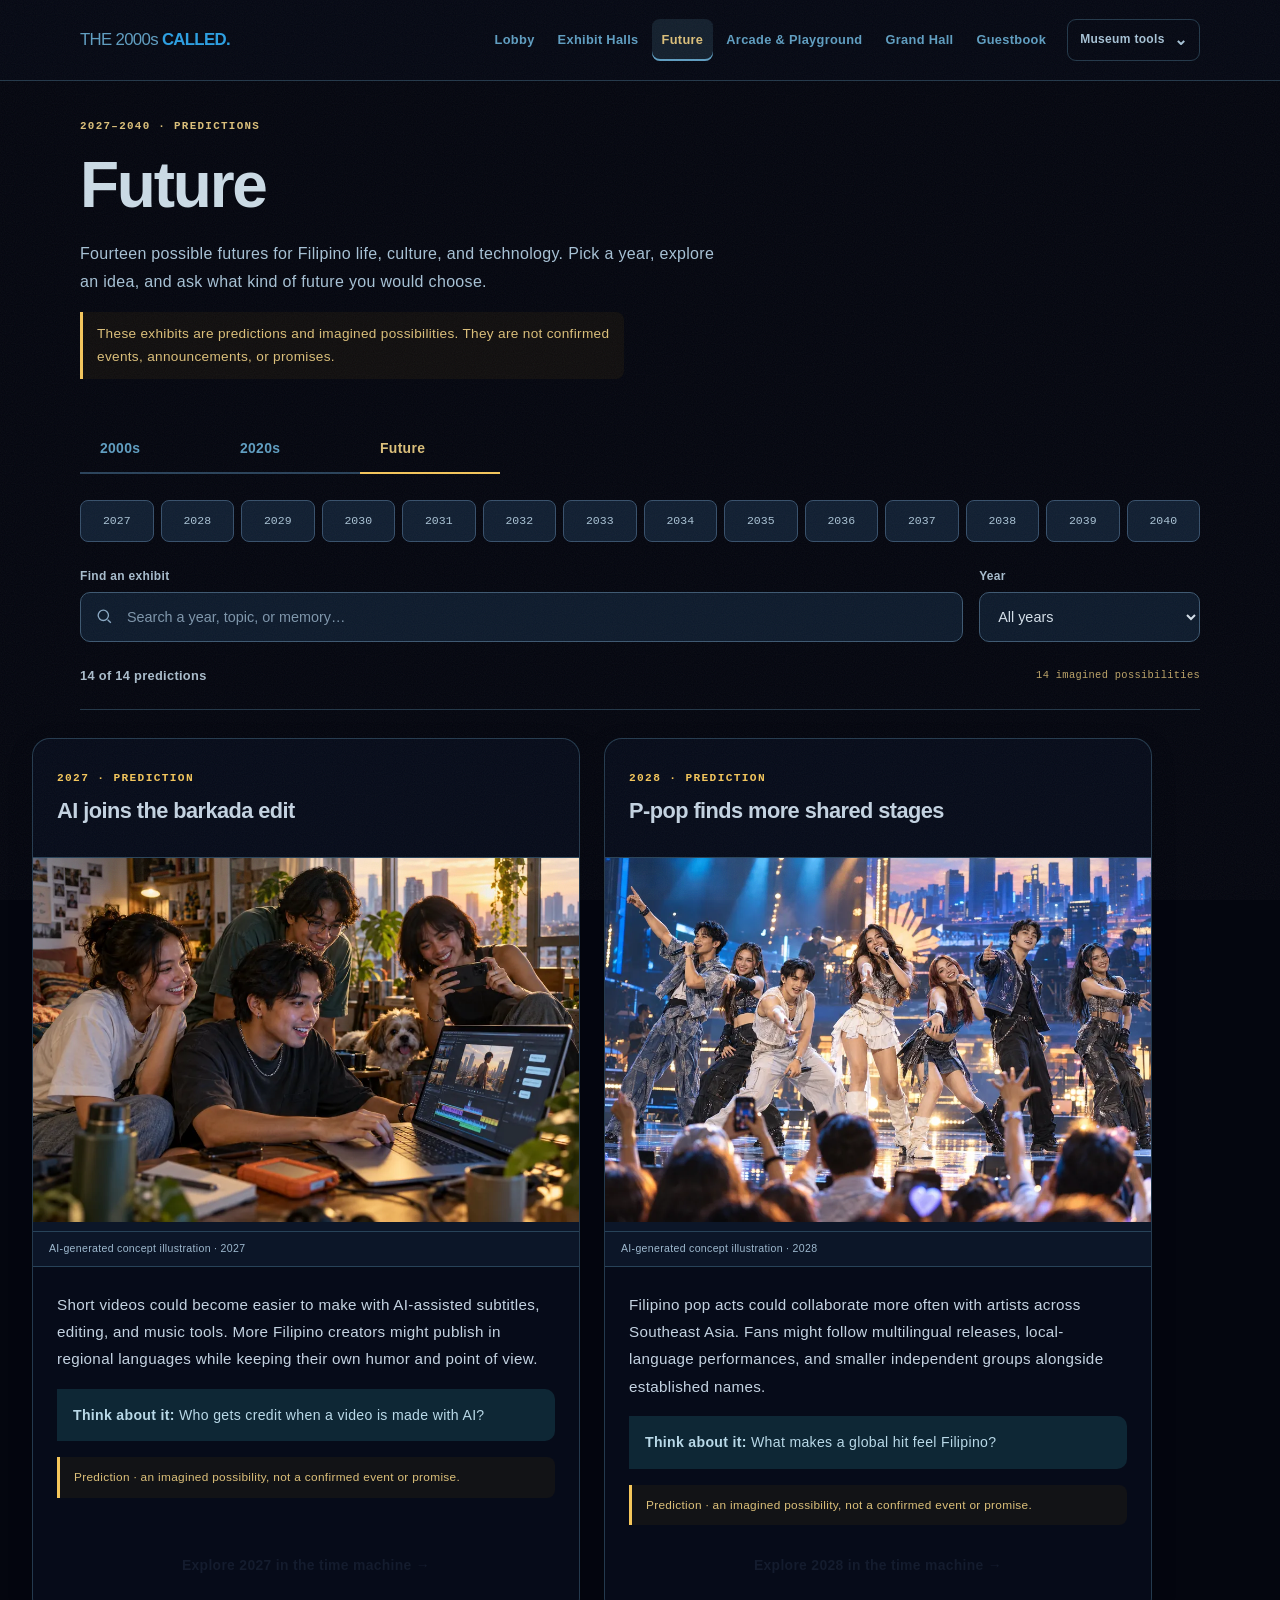
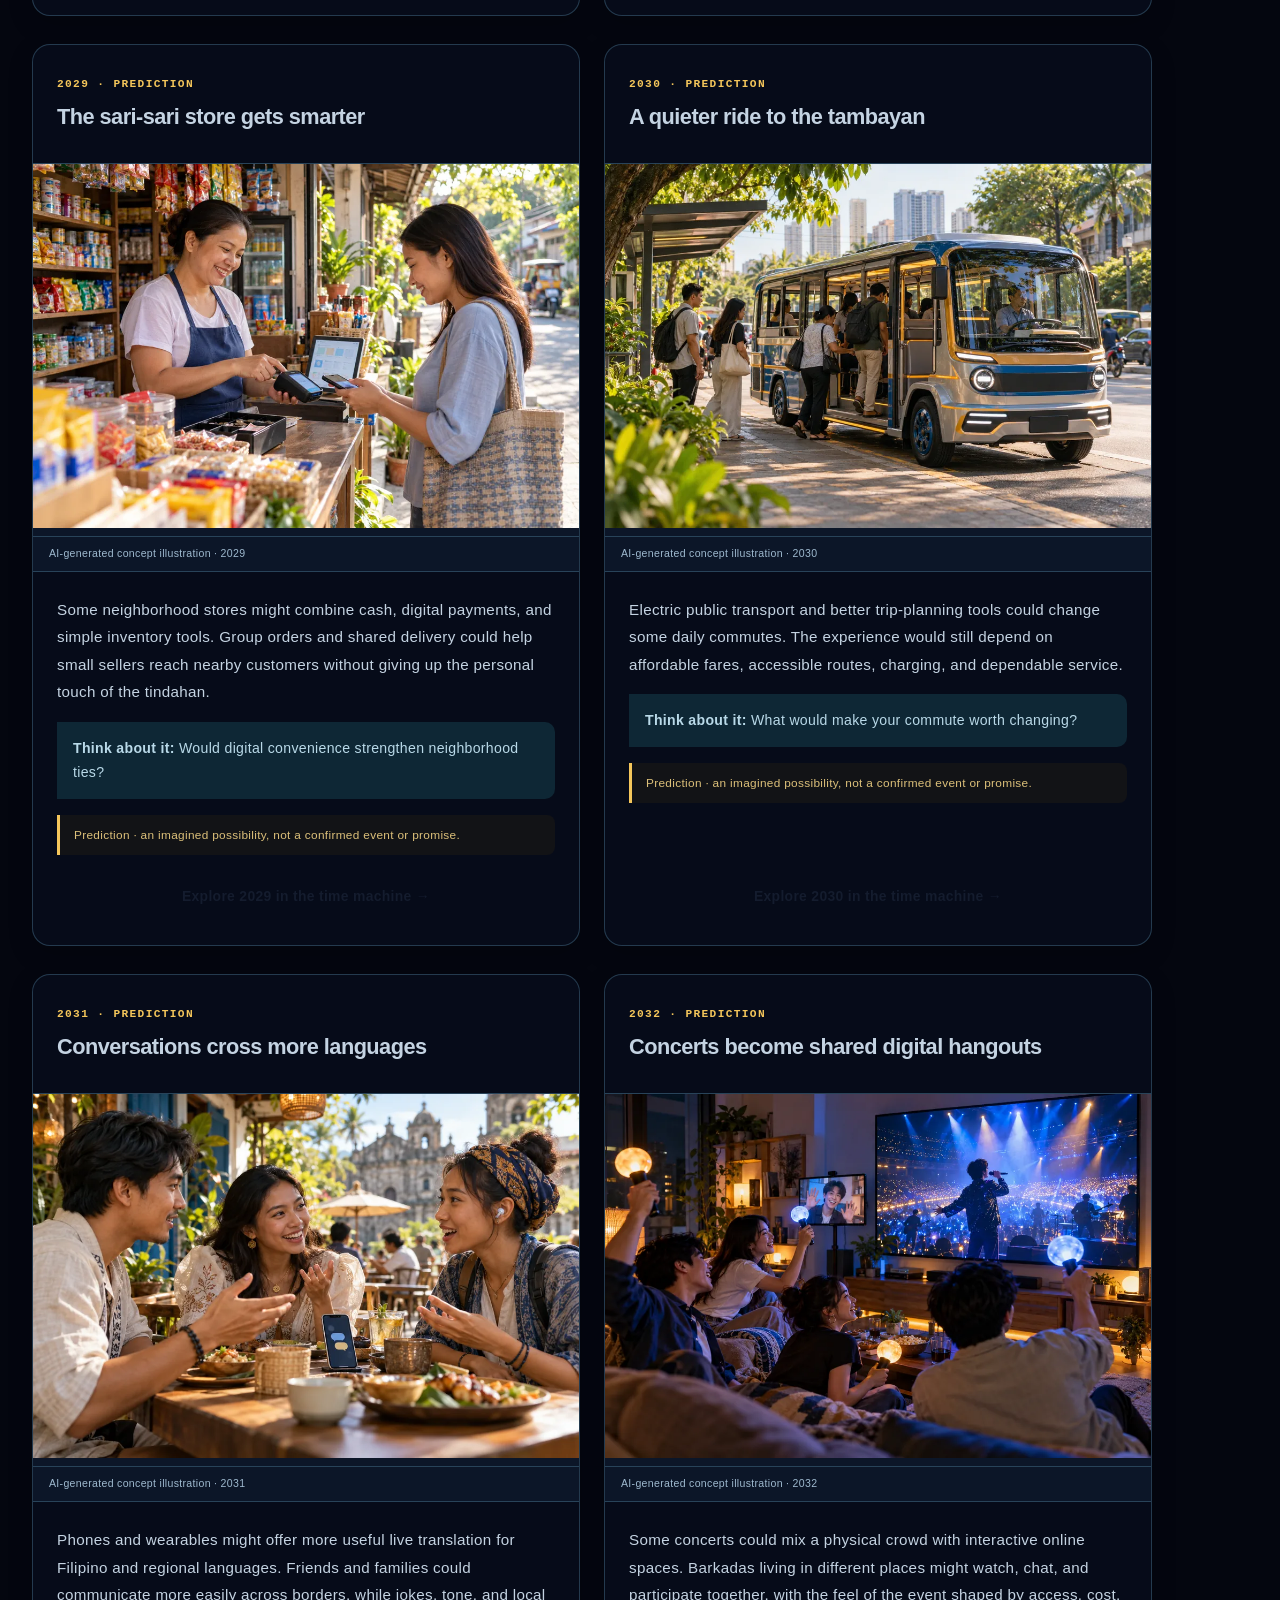
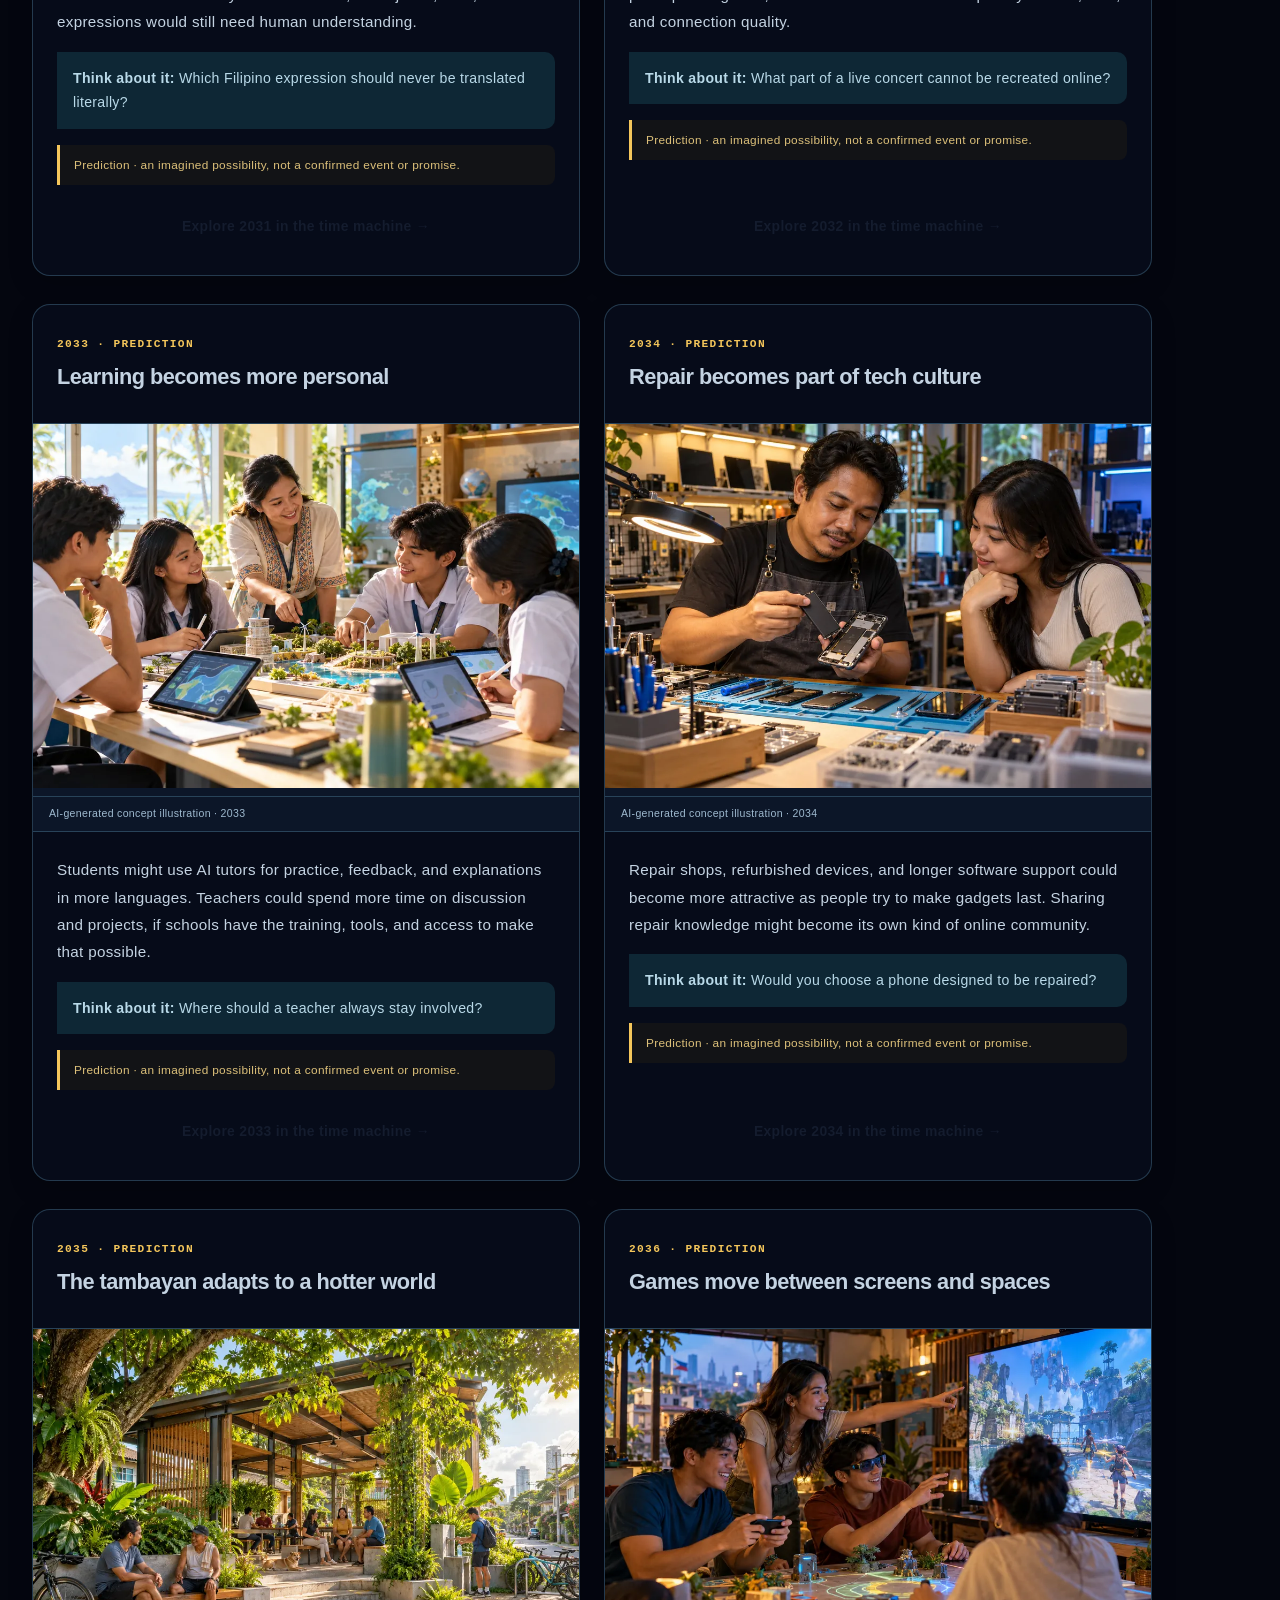
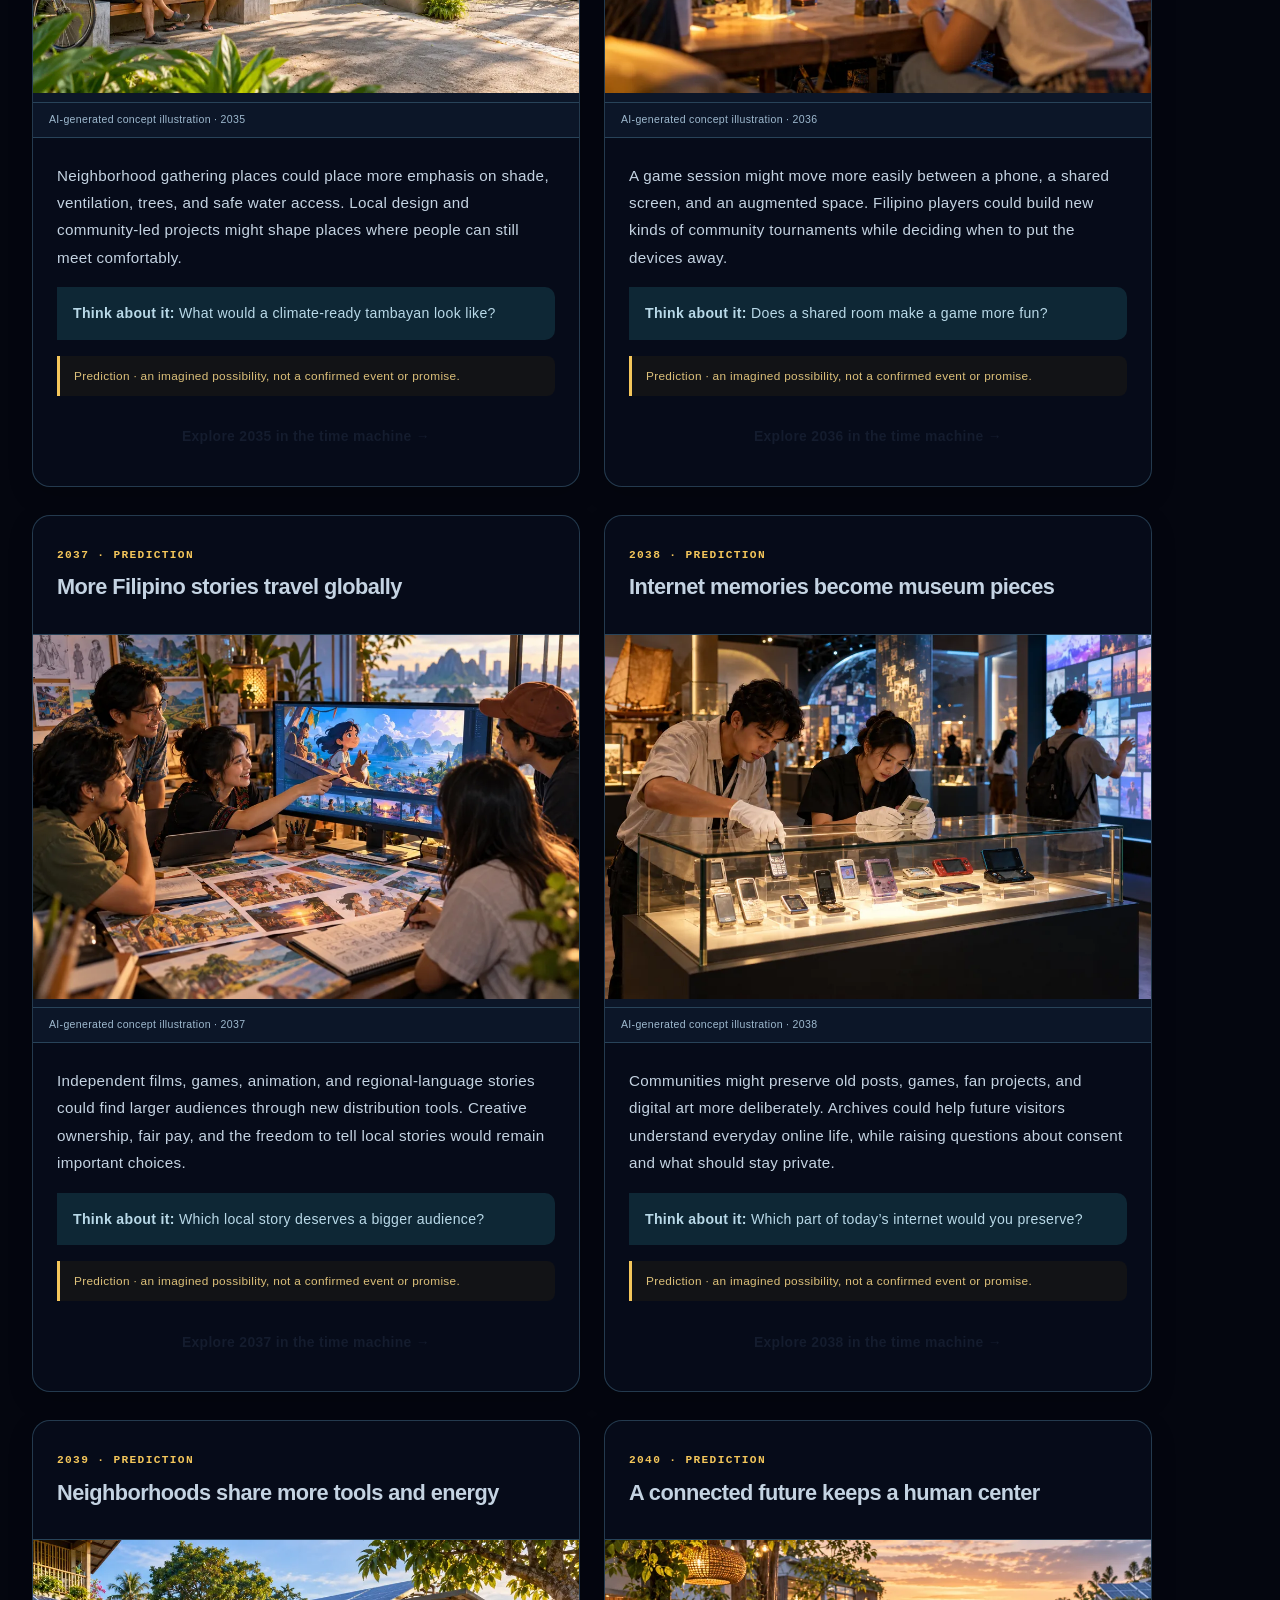
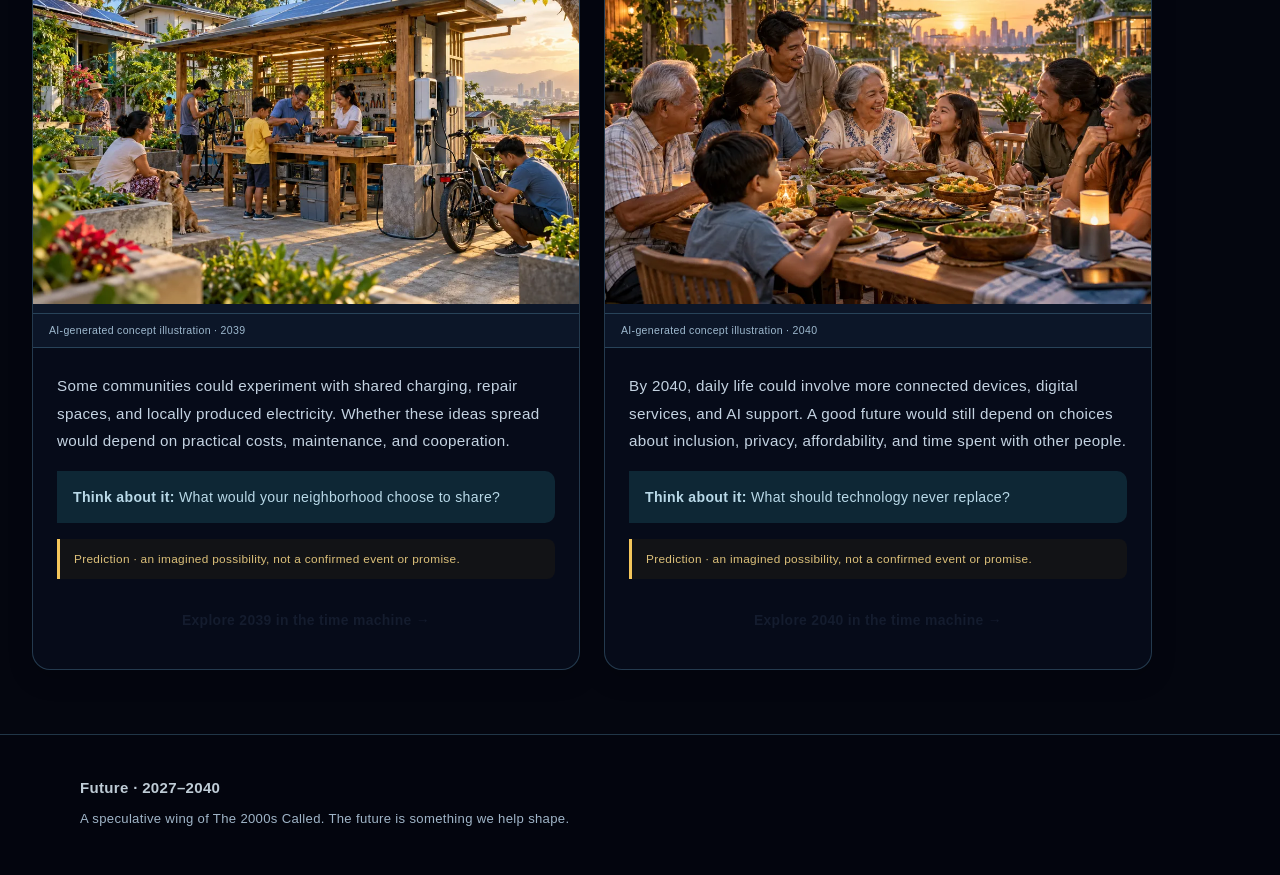
==== commit 862325e9: "Add a little letter spacing to body text" ====
--- a/exhibits-future.html
+++ b/exhibits-future.html
@@ -15,7 +15,7 @@
 <meta name="twitter:card" content="summary">
 <meta name="twitter:title" content="Future · Exhibit Halls · The 2000s Called">
 <meta name="twitter:description" content="Explore possible Filipino futures from 2027 to 2040. These exhibits are predictions, not confirmed events.">
-<link rel="stylesheet" href="museum.css?v=dim2">
+<link rel="stylesheet" href="museum.css?v=space1">
 <link rel="stylesheet" href="layout.css?v=dim2">
 <link rel="stylesheet" href="enhance.css?v=dim2">
 </head>
--- a/museum.css
+++ b/museum.css
@@ -1 +1 @@
-:root{--ink:#0e1a2e;--muted:#5b6b82;--paper:#edf1f7;--white:#fffefa;--line:#c3ccd9;--orange:#2b9fe3;--teal:#5f9ec2;--blue:#2f6fd0;--yellow:#f4c65b;--green:#3fae6b;--shadow:0 18px 44px rgba(15,30,42,.12)}*{box-sizing:border-box}html{scroll-behavior:smooth}body{margin:0;background:var(--paper);color:var(--ink);font-family:'DM Sans',Arial,sans-serif;font-size:16px;line-height:1.55}a,button{font:inherit}button{cursor:pointer}a{color:var(--blue)}a:hover{text-decoration-thickness:2px}a:focus-visible,button:focus-visible{outline:3px solid var(--orange);outline-offset:3px}button:disabled{cursor:default;opacity:.55}h1,h2,h3,h4{font-family:'Archivo Black',Impact,sans-serif;font-weight:400}.skip{position:absolute;left:12px;top:-80px;background:#fff;padding:10px;z-index:50}.skip:focus{top:12px}.shell{max-width:1380px;margin:auto;padding:0 34px}.marquee{background:linear-gradient(180deg,#c9d2da 0,#d5dde9 45%,#a9b8cf 55%,#e6ecf5 100%);color:#0e1a2e;color:var(--ink);overflow:hidden;white-space:nowrap;border-bottom:2px solid var(--ink);font-family:'Space Mono',monospace;font-size:.78rem;letter-spacing:.1em;text-transform:uppercase;font-weight:700}.marquee-inner{display:inline-block;padding:6px 0;animation:mq 30s linear infinite}.marquee-inner span{padding:0 30px}@keyframes mq{from{transform:translateX(0)}to{transform:translateX(-50%)}}.mast{background:var(--ink);color:#bfccd6;border-bottom:5px solid var(--orange)}.mast-row{display:flex;align-items:center;justify-content:space-between;gap:20px;min-height:72px;flex-wrap:wrap}.mark{text-decoration:none;color:#bfccd6;font-family:'Archivo Black',Impact,sans-serif;letter-spacing:-.045em;font-size:1.18rem}.mark b{color:var(--orange)}.mast nav{display:flex;flex-wrap:wrap;gap:20px;align-items:center}.mast nav a{color:#b1bfc6;text-decoration:none;font-size:.9rem;font-weight:700}.mast nav a:hover{text-decoration:underline}.badge{display:inline-flex;align-items:center;gap:7px;background:linear-gradient(135deg,#fff,#a9b8d0);color:#0e1a2e;padding:5px 11px;border-radius:20px;font-family:'Space Mono',monospace;font-size:.72rem;font-weight:800;letter-spacing:.06em;border:1.5px solid #0e1a2e;box-shadow:2px 2px 0 #0e1a2e}.badge.off{background:#1a2f4a;color:#8fa4b5;border-color:#2c4a6e;box-shadow:none}.badge .dot{width:8px;height:8px;border-radius:50%;background:#0e1a2e}.badge.off .dot{background:#5b7085}.counter,.eyebrow,.label,.mini-tag,.room-head span,.room-kicker,.source-tag{font-family:'Space Mono',Consolas,monospace;text-transform:uppercase;letter-spacing:.105em;font-size:.77rem;font-weight:800}.intro{background:#0e1a2e;color:#c4bda9;padding:25px 0 0;position:relative;isolation:isolate;overflow:hidden}.intro:before{content:"";position:absolute;inset:0;z-index:-1;background:radial-gradient(circle at 75% 26%,rgba(124,199,238,.14),transparent 33%),linear-gradient(135deg,transparent 0 54%,rgba(255,255,255,.035) 54% 55%,transparent 55% 100%)}.intro-grid{display:grid;grid-template-columns:1fr minmax(360px,.9fr);align-items:center;gap:15px;min-height:495px}.intro-copy{padding:30px 0 44px;position:relative;z-index:2}.intro .eyebrow{color:#5f9ec2;font-size:.77rem;margin-bottom:26px}.intro h1{font-size:clamp(3.3rem,6.2vw,6rem);line-height:.95;letter-spacing:-.055em;margin:0 0 30px;text-shadow:4px 4px 0 #1b2f4d}.intro h1 em{font-style:normal;background:linear-gradient(180deg,#c9d2da 0,#d3dbe2 30%,#a9b8d0 48%,#ccd5dc 52%,#93a5c2 75%,#c9d2da 100%);-webkit-background-clip:text;background-clip:text;color:transparent;filter:drop-shadow(3px 3px 0 #0e1a2e)}.intro .lead{font-size:clamp(1rem,1.5vw,1.26rem);max-width:570px;line-height:1.45;color:#b5c0bb;margin-bottom:27px}.hero-ticket{display:flex;align-items:center;gap:18px;color:#0e1a2e;background:#f3c75a;max-width:540px;min-height:46px;padding:7px 14px;border:1px dashed #0e1a2e;box-shadow:5px 5px 0 rgba(255,255,255,.13);font-family:'Space Mono',monospace;font-size:.71rem;letter-spacing:.045em}.hero-ticket strong{font-size:.8rem}.hero-ticket span:last-child{margin-left:auto}.cover-art{height:470px;position:relative;align-self:center}.cover-photo{margin:0;position:absolute;background:#f7f4ea;border:7px solid #f7f4ea;box-shadow:0 18px 30px rgba(0,0,0,.4);overflow:hidden}.cover-photo img{display:block;width:100%;height:100%;object-fit:cover}.cover-photo figcaption{position:absolute;bottom:0;left:0;right:0;display:flex;justify-content:space-between;gap:8px;color:#111927;background:#f7f4ea;padding:6px 5px 0;font-family:'Space Mono',monospace;font-weight:700;font-size:.63rem}.cover-photo figcaption span{color:#465868}.main-photo{width:78%;height:67%;right:3%;top:3%;transform:rotate(2deg)}.main-photo img{height:calc(100% - 28px);object-position:center 52%}.inset-photo{width:61%;height:46%;left:2%;bottom:2%;transform:rotate(-5deg)}.inset-photo img{height:calc(100% - 28px)}.cover-stamp{position:absolute;right:-2%;bottom:4%;transform:rotate(-9deg);color:#2b9fe3;font-family:'Archivo Black',Impact,sans-serif;font-size:clamp(3.3rem,7vw,6.6rem);letter-spacing:-.13em;line-height:1;text-shadow:3px 4px 0 #0e1a2e}.cover-stamp span{color:#bfccd6}.entry-bar{background:#e9ece7;color:#0e1a2e;box-shadow:0 -7px 0 #2b9fe3;display:flex;align-items:center;gap:25px;justify-content:space-between;padding:25px 32px}.entry-bar legend{font-family:'Archivo Black',Impact,sans-serif;font-size:1.04rem;margin:0 0 12px}.lens-set{border:0;padding:0;margin:0}.lens-options{display:flex;gap:9px;flex-wrap:wrap}.lens-button{min-width:145px;background:#fffefa;border:1.5px solid var(--ink);box-shadow:4px 4px 0 #0e1a2e;padding:12px 15px;line-height:1.2;text-align:left;font-weight:900;transition:transform .16s,box-shadow .16s,background .16s}.lens-button:hover{transform:translate(2px,2px);box-shadow:2px 2px 0 var(--ink)}.lens-button[aria-pressed=true]{background:var(--orange);transform:translate(4px,4px);box-shadow:0 0 0 var(--ink)}.lens-button small{display:block;font-weight:500;font-size:.75rem;margin-top:6px;color:#48565b}.route-note{color:#44535b;font-size:.88rem;margin:0 0 14px;max-width:620px}.experience{display:grid;grid-template-columns:minmax(0,1fr) 290px;gap:25px;align-items:start;padding:36px 34px 75px;max-width:1380px;margin:auto}.stage{background:#f9f8f2;border:1px solid #0e1a2e;box-shadow:12px 12px 0 #bac8c1;min-height:520px}.stage-top{background:#2f6fd0;color:#bfccd6;display:flex;justify-content:space-between;align-items:center;gap:14px;padding:15px 30px;border-bottom:5px solid #0e1a2e}.stage-top .counter{color:#d3b578}.progress{height:6px;background:#16283f;position:relative;overflow:hidden}.progress-fill{height:100%;background:var(--orange);width:0;transition:width .4s ease}.stage-content{padding:37px clamp(22px,4vw,52px) 34px}.room-kicker{color:#2f6fd0;margin:0 0 10px}.stage h2{font-size:clamp(1.85rem,3.4vw,3.1rem);letter-spacing:-.047em;line-height:1.07;margin:0 0 12px;max-width:900px}.stage .context{font-size:1.08rem;max-width:750px;margin:0 0 24px}.stage-hero{display:grid;grid-template-columns:minmax(220px,.78fr) minmax(0,1.22fr);gap:28px;margin:13px 0 23px}.stage-visual{margin:0;min-height:230px;position:relative;background:#d2d9d5;border:1px solid #0e1a2e;overflow:hidden}.stage-visual img{height:100%;width:100%;object-fit:cover;display:block}.stage-visual.camera img{object-fit:contain;background:#fff}.stage-visual figcaption{position:absolute;bottom:0;left:0;right:0;padding:9px 12px;background:rgba(16,25,39,.87);color:#bfccd6;font-size:.74rem}.stage-visual.type{display:grid;place-items:center;background:#e4b457;padding:20px;color:#172440}.stage-visual.type span{font-family:'Archivo Black',Impact,sans-serif;font-size:clamp(3.2rem,7vw,6rem);line-height:1;letter-spacing:-.09em}.stage-hero .context{margin:0;align-self:center;font-size:1.13rem;line-height:1.68}.flow{display:flex;max-width:690px;margin:16px 0 28px;border:1px solid var(--ink);background:#eef2ee;flex-wrap:wrap}.flow .flow-item{flex:1;border:0;background:0 0;padding:15px 8px;font-size:.88rem;font-weight:800;color:var(--ink);text-align:center;transition:background .18s;min-width:0}.flow .flow-item:hover{background:#d8ede8}.flow .flow-item[aria-expanded=true]{background:var(--teal)}.flow .flow-item+.flow-item{border-left:1px solid #abc6c2}.flow .arrow{flex:0 0 35px;background:var(--teal);padding:15px 2px;border-left:1px solid var(--ink);border-right:1px solid var(--ink);display:grid;place-items:center;pointer-events:none}.flow .arrow+.flow-item{border-left:0}.flow-detail{flex-basis:100%;background:#0e1a2e;color:#b3c4bd;padding:11px 15px;font-size:.83rem;border-top:1px solid var(--ink)}.flow-detail b{color:var(--teal);font-family:'Space Mono',monospace;font-size:.75rem;letter-spacing:.06em;text-transform:uppercase;display:block;margin-bottom:3px}.compare{display:grid;grid-template-columns:1fr 1fr;gap:12px;margin:0 0 22px}.compare .flip-card{background:#e8eee8;padding:20px;border:0;border-top:5px solid var(--orange);text-align:left;color:inherit;cursor:pointer;position:relative;transition:transform .18s,box-shadow .18s}.compare .flip-card:nth-child(2){border-top-color:var(--blue);background:#f3e7dc}.compare .flip-card:hover{transform:translate(-2px,-2px);box-shadow:4px 4px 0 var(--ink)}.compare .flip-card[aria-expanded=false] .flip-body{filter:blur(4px);opacity:.35;user-select:none}.compare .flip-card[aria-expanded=false]::after{content:"Click to reveal";position:absolute;right:14px;top:14px;font-family:'Space Mono',monospace;font-size:.68rem;color:var(--blue);letter-spacing:.06em;text-transform:uppercase;font-weight:700}.compare .flip-card .flip-body{transition:filter .3s,opacity .3s}.compare .label{display:block;margin-bottom:7px}.compare p{margin:0}.ask{font-weight:700;margin:0 0 20px}.source-link{display:inline-flex;align-items:center;gap:8px;font-weight:800;text-underline-offset:3px}.source-link::after{content:"↗";font-size:1.05em}.stage-actions{display:flex;flex-wrap:wrap;align-items:center;gap:10px;margin-top:31px;padding-top:22px;border-top:1px solid var(--line)}.action{border:2px solid #111927;background:#2b9fe3;color:#111927;padding:11px 18px;font-weight:800;min-height:46px;box-shadow:3px 3px 0 #111927}.action:hover{background:#f4c65b}.action.secondary{background:#f9f8f2}.text-link{background:0 0;border:0;text-decoration:underline;padding:9px;color:var(--blue);font-weight:700}.kbd-hint{margin-left:auto;font-family:'Space Mono',monospace;font-size:.7rem;color:var(--muted)}.kbd-hint kbd{background:#e7ede8;border:1px solid #b8c4c0;border-radius:3px;padding:2px 6px;font-size:.72rem}.mini-game{margin:28px 0 8px;background:#0e1a2e;color:#b3c4bd;border:1px solid #0e1a2e;box-shadow:0 12px 30px rgba(14,26,46,.35);border-radius:10px;overflow:hidden}.mini-head{display:flex;justify-content:space-between;align-items:center;gap:14px;background:#2f6fd0;color:#bfccd6;padding:12px 20px;border-bottom:4px solid #0e1a2e;flex-wrap:wrap}.mini-head h3{font-size:1.05rem;margin:0;color:#bfccd6}.mini-head .mini-tag{color:#d3b578}.mini-body{padding:20px 22px 22px;min-height:140px}.mini-intro{color:#b9c8ca;font-size:.93rem;margin:0 0 16px;max-width:640px}.mini-start{background:#2b9fe3;color:#0e1a2e;border:2px solid #0e1a2e;border-radius:8px;box-shadow:0 4px 14px rgba(43,159,227,.45);padding:11px 20px;font-weight:900;font-family:'Archivo Black',Impact,sans-serif}.mini-start:hover{background:#f4c65b}.mini-stage{display:none}.mini-stage.active{display:block}.mini-result{display:none}.mini-result.active{display:block}.mini-result .stamp-earned{display:inline-block;font-family:'Archivo Black',Impact,sans-serif;font-size:1.4rem;background:#f4c65b;color:#0e1a2e;padding:10px 18px;border:2px dashed #0e1a2e;transform:rotate(-4deg);margin-bottom:14px;box-shadow:3px 3px 0 rgba(0,0,0,.35)}.mini-msg{color:#b3c4bd;margin:0 0 14px;font-size:.98rem}.mini-msg.bad{color:#ffb0a0}.mini-again{background:0 0;color:#5f9ec2;border:1.5px solid #5f9ec2;padding:9px 16px;font-weight:800}.mini-again:hover{background:rgba(134,223,211,.12)}.mini-hud{display:flex;gap:16px;flex-wrap:wrap;margin-bottom:14px;font-family:'Space Mono',monospace;font-size:.78rem;color:#d3b578;letter-spacing:.05em;text-transform:uppercase;font-weight:700}.mini-hud span{background:#14273f;padding:5px 10px;border:1px solid #37506b}.compose-box{width:100%;background:#0b1420;color:#5f9ec2;border:1px solid #37506b;padding:14px;font-family:'Space Mono',monospace;font-size:1rem;min-height:80px;resize:vertical}.compose-count{font-family:'Space Mono',monospace;font-size:.8rem;color:#d3b578;margin-top:8px}.compose-count.over{color:#ff7952;font-weight:800}.transfer-grid{display:grid;grid-template-columns:repeat(3,1fr);gap:10px}.transfer-btn{background:#14273f;border:1.5px solid #2c4a6e;color:#b3c4bd;padding:16px 10px;font-weight:800;font-size:.85rem;text-align:center;transition:transform .15s,border-color .15s}.transfer-btn:hover{transform:translateY(-2px);border-color:#5f9ec2}.transfer-btn.correct{background:#2f7a4a;border-color:#5f9ec2}.transfer-btn.wrong{background:#7a2f2f;border-color:#ff7952}.top8-list{list-style:none;padding:0;margin:0 0 14px}.top8-list li{display:flex;align-items:center;gap:10px;background:#14273f;padding:9px 12px;margin-bottom:6px;border:1px solid #2c4a6e}.top8-list li .t8-name{flex:1;font-weight:700;color:#b3c4bd}.top8-list li button{background:#243a52;color:#bfccd6;border:1px solid #2c4a6e;padding:4px 10px;font-weight:800}.top8-list li button:hover{background:#2f6fd0}.clock-pick{display:grid;grid-template-columns:repeat(4,1fr);gap:8px;margin-top:12px}.clock-btn{background:#14273f;border:1.5px solid #2c4a6e;color:#bfccd6;padding:14px 6px;font-family:'Space Mono',monospace;font-weight:800;font-size:.9rem}.clock-btn:hover{border-color:#5f9ec2}.clock-btn.correct{background:#2f7a4a;border-color:#5f9ec2}.clock-btn.wrong{background:#7a2f2f;border-color:#ff7952}.sleepy-wrap{position:relative;height:60px;background:#0b1420;border:1px solid #37506b;overflow:hidden;margin-bottom:14px}.sleepy-fill{position:absolute;inset:0 auto 0 0;background:linear-gradient(90deg,#3fae6b,#f4c65b,#ff7952);width:0;transition:width .2s linear}.sleepy-label{position:absolute;inset:0;display:flex;align-items:center;justify-content:center;font-family:'Space Mono',monospace;font-weight:800;color:#bfccd6;letter-spacing:.1em;text-transform:uppercase;font-size:.85rem;text-shadow:0 2px 4px rgba(0,0,0,.6)}.coffee-btn{background:#f4c65b;color:#0e1a2e;border:2px solid #0e1a2e;box-shadow:3px 3px 0 #fffefa;padding:14px 28px;font-weight:900;font-family:'Archivo Black',Impact,sans-serif;font-size:1rem}.coffee-btn:hover{background:#2b9fe3}.tv-slots{display:grid;grid-template-columns:repeat(2,1fr);gap:8px;margin-top:12px}.tv-slot{background:#14273f;border:1.5px solid #2c4a6e;color:#bfccd6;padding:12px;text-align:left;font-weight:700}.tv-slot small{display:block;color:#9eb5bd;font-family:'Space Mono',monospace;font-size:.7rem;margin-top:4px;letter-spacing:.05em}.tv-slot:hover{border-color:#5f9ec2}.tv-slot.correct{background:#2f7a4a}.tv-slot.wrong{background:#7a2f2f}.park-grid{display:grid;grid-template-columns:repeat(5,1fr);gap:6px;margin-top:12px}.park-seat{aspect-ratio:1;background:#14273f;border:1px solid #2c4a6e;color:#5b7085;font-size:1.3rem;display:grid;place-items:center;cursor:pointer;transition:background .15s}.park-seat:hover{background:#243a52}.park-seat.filled{background:#3fae6b;color:#bfccd6}.fountain-match{display:grid;grid-template-columns:1fr 1fr;gap:16px;margin-top:12px}.fountain-friends{display:grid;gap:8px}.friend-chip{background:#14273f;border:1.5px solid #2c4a6e;color:#b3c4bd;padding:11px 14px;text-align:left;font-weight:700}.friend-chip.active{border-color:#f4c65b;background:#2a3a52}.friend-chip.done{background:#2f7a4a;border-color:#5f9ec2;color:#bfccd6}.landmarks{display:grid;gap:8px}.landmark-btn{background:#14273f;border:1.5px solid #2c4a6e;color:#bfccd6;padding:14px;font-weight:800;text-align:left}.landmark-btn:hover{border-color:#5f9ec2}.rent-tasks{display:grid;gap:8px;margin-top:12px}.rent-task{display:flex;justify-content:space-between;align-items:center;gap:14px;background:#14273f;border:1px solid #2c4a6e;padding:11px 14px}.rent-task .rt-name{color:#b3c4bd;font-weight:700;flex:1}.rent-task .rt-cost{font-family:'Space Mono',monospace;color:#d3b578;font-weight:800}.rent-task .rt-btn{background:#243a52;border:1px solid #5f9ec2;color:#5f9ec2;padding:6px 14px;font-weight:800}.rent-task.done{background:#2f7a4a}.rent-task.done .rt-btn{background:#0b1420;color:#5f9ec2}.side{position:sticky;top:20px;background:#0e1a2e;color:#b7c8c0;padding:25px;box-shadow:0 10px 26px rgba(14,26,46,.35);border-radius:10px}.side h3{font-size:1.15rem;margin:0 0 8px;color:#bfccd6}.side p{font-size:.88rem;margin:0 0 15px;color:#b9c8ca}.route-list{list-style:none;padding:0;margin:0}.route-list li+li{border-top:1px solid #536577}.route-list button{width:100%;padding:13px 4px;background:0 0;border:0;text-align:left;color:#bfc6bb}.route-list button[aria-current=step]{font-weight:900;color:#ffb36c}.route-list button span{display:block;font-family:'Space Mono',monospace;font-size:.72rem;color:#9eb5bd;letter-spacing:.08em}.side .browse-side{display:block;margin-top:18px;font-weight:800;color:#5f9ec2}.stamp-bar{display:flex;gap:5px;flex-wrap:wrap;margin-top:16px;padding-top:14px;border-top:1px solid #536577}.stamp-bar .s{width:24px;height:24px;border-radius:50%;background:#1a2f4a;border:1px solid #4a6076;display:grid;place-items:center;font-size:.75rem;color:#5b7085}.stamp-bar .s.got{background:#f4c65b;color:#0e1a2e;border-color:#f4c65b;font-size:.85rem}.recap-intro{font-size:1.1rem;max-width:720px}.recap-list{display:grid;grid-template-columns:repeat(3,1fr);gap:11px;margin:22px 0}.recap-list div{border:1px solid var(--ink);padding:15px;background:#f0f9f7}.recap-list strong{display:block;font-size:.9rem;margin-bottom:6px}.recap-list p{margin:0;font-size:.91rem}.recap-question{padding:17px;background:#fbe6da;border-left:4px solid var(--orange);font-weight:800;margin:0 0 22px}.quiz{background:#0e1a2e;color:#b7c8c0;padding:22px 24px;border-left:5px solid var(--orange);margin:0 0 22px}.quiz h3{margin:0 0 6px;font-size:1.2rem;color:#bfccd6}.quiz p.q-intro{margin:0 0 18px;color:#b9c8ca;font-size:.93rem}.quiz-options{display:grid;gap:10px;margin-bottom:14px}.quiz-option{display:flex;align-items:center;gap:14px;background:#14273f;border:1.5px solid #2c4a6e;color:#b7c8c0;padding:13px 16px;text-align:left;font-size:.95rem;font-weight:600;cursor:pointer;transition:background .18s,border-color .18s;position:relative;overflow:hidden}.quiz-option:hover:not(:disabled){background:#243a52;border-color:var(--teal)}.quiz-option .vote-bar{position:absolute;inset:0;background:linear-gradient(90deg,rgba(119,216,208,.22),rgba(119,216,208,.06));width:0;transition:width .6s ease;z-index:0}.quiz-option .opt-label,.quiz-option .opt-pct{position:relative;z-index:1}.quiz-option .opt-pct{margin-left:auto;font-family:'Space Mono',monospace;font-size:.83rem;color:#d3b578;font-weight:700;opacity:0;transition:opacity .3s}.quiz-option.answered .opt-pct{opacity:1}.quiz-option[aria-pressed=true]{border-color:var(--orange);background:#2c2a35}.quiz-option:disabled{cursor:default}.quiz-result{font-size:.9rem;color:#b9c8ca;margin:0;font-style:italic}.quiz-reset{background:0 0;border:1px solid #6b7d90;color:#b9c8ca;padding:6px 12px;font-size:.8rem;font-weight:600;margin-top:14px;cursor:pointer}.quiz-reset:hover{border-color:var(--orange);color:#bfccd6}.break{height:12px;background:repeating-linear-gradient(90deg,var(--orange) 0 14px,var(--ink) 14px 28px,var(--teal) 28px 42px);margin-bottom:38px}.archive{padding:0 34px 62px;max-width:1380px;margin:auto}.section-heading{display:flex;justify-content:space-between;align-items:end;gap:20px;border-bottom:4px solid var(--ink);padding-bottom:18px;margin-bottom:20px;flex-wrap:wrap}.section-heading h2{font-size:clamp(2rem,4vw,3.6rem);line-height:1;letter-spacing:-.055em;margin:0}.section-heading p{max-width:510px;margin:0}.room{padding:31px 0 38px;border-bottom:1px solid var(--line);scroll-margin-top:90px}.room-head{display:flex;align-items:baseline;gap:12px;margin-bottom:16px}.room-head span{color:#2f6fd0}.room h3{margin:0;font-size:1.35rem}.cards{display:grid;grid-template-columns:repeat(3,minmax(0,1fr));gap:14px}.card{background:#f9f8f2;border:1px solid var(--ink);box-shadow:5px 5px 0 #cbd1c9;display:flex;flex-direction:column;scroll-margin-top:90px}.card-body{padding:19px 21px 24px;display:flex;flex-direction:column;flex:1}.card .source-tag{color:var(--blue);margin:0 0 12px}.card h4{font-size:1.28rem;line-height:1.17;margin:0 0 9px}.card p{margin:0 0 14px}.card .mini-flow{font-family:'Space Mono',monospace;background:#e5f2ee;border-left:3px solid var(--teal);padding:10px;margin-top:auto;margin-bottom:15px;font-size:.82rem}.card .source-link{font-size:.88rem}.card-media{margin:0;height:185px;background:#132038;position:relative;overflow:hidden}.card-media img{display:block;width:100%;height:100%;object-fit:cover}.card-media.camera img{object-fit:contain;background:#fff}.card-media figcaption{position:absolute;bottom:0;left:0;right:0;background:rgba(16,25,39,.9);color:#bfccd6;font-size:.72rem;padding:6px 10px}.card-media.text-only{display:grid;place-items:center;background:#2f48ab;color:#bccabf}.card-media.text-only strong{font-family:'Archivo Black',Impact,sans-serif;font-size:clamp(3rem,5vw,5rem);letter-spacing:-.09em;line-height:1}.card-stamp{position:absolute;top:10px;right:10px;width:34px;height:34px;border-radius:50%;background:#f4c65b;color:#0e1a2e;display:grid;place-items:center;font-size:1.1rem;border:2px solid #0e1a2e;opacity:0;transform:scale(.5) rotate(-15deg);transition:opacity .3s,transform .3s}.card-stamp.got{opacity:1;transform:scale(1) rotate(-8deg)}.guestbook{background:#0e1a2e;color:#b7c8c0;padding:44px 34px}.guestbook-inner{max-width:1380px;margin:auto}.guestbook h2{font-size:clamp(1.8rem,3.4vw,2.8rem);letter-spacing:-.045em;color:#bfccd6;margin:0 0 8px}.guestbook p.gb-intro{color:#b9c8ca;margin:0 0 22px;max-width:600px}.gb-form{display:grid;gap:10px;grid-template-columns:1fr 1fr;margin-bottom:22px}.gb-form input,.gb-form textarea{background:#14273f;border:1.5px solid #2c4a6e;color:#b7c8c0;padding:11px 14px;font-family:'DM Sans',sans-serif;font-size:16px}.gb-form textarea{grid-column:1/-1;min-height:70px;resize:vertical}.gb-form button{grid-column:1/-1;justify-self:start;background:#2b9fe3;color:#0e1a2e;border:2px solid #0e1a2e;box-shadow:3px 3px 0 #fffefa;padding:11px 20px;font-weight:900;font-family:'Archivo Black',Impact,sans-serif}.gb-form button:hover{background:#f4c65b}.gb-entries{display:grid;gap:10px;max-height:340px;overflow-y:auto;padding-right:6px}.gb-entry{background:#14273f;border-left:4px solid var(--teal);padding:12px 16px}.gb-entry .gb-who{font-family:'Space Mono',monospace;font-size:.78rem;color:#d3b578;font-weight:800;margin-bottom:4px;letter-spacing:.05em}.gb-entry .gb-msg{color:#b3c4bd;margin:0;font-size:.92rem;line-height:1.5}.gb-empty{color:#6b7d90;font-style:italic;font-size:.9rem}.foot{background:#0e1a2e;color:#dbe8e7;padding:34px 34px;border-top:6px solid #2b9fe3}.foot-grid{display:flex;justify-content:space-between;gap:30px;flex-wrap:wrap;max-width:1380px;margin:auto}.foot-grid>div{flex:1;min-width:300px}.foot strong{color:#bfccd6}.foot p{margin:5px 0;max-width:600px;font-size:.9rem;line-height:1.6}.foot a{color:var(--teal)}@media(max-width:1100px){.intro-grid{grid-template-columns:1fr .82fr;min-height:430px}.cover-art{height:390px}.entry-hint{display:none}}@media(max-width:900px){.intro-grid{grid-template-columns:1fr}.cover-art{height:280px}.experience{grid-template-columns:1fr;padding:20px 20px 60px}.side{position:static;order:-1;box-shadow:none}.side .browse-side,.side .stamp-bar,.side h3,.side p{display:none}.route-list{display:grid;grid-template-columns:repeat(3,1fr);gap:8px}.route-list li+li{border:0}.route-list button{border:1px solid #647787;padding:10px}.stage-hero{grid-template-columns:1fr}.cards{grid-template-columns:repeat(2,minmax(0,1fr))}.gb-form{grid-template-columns:1fr}}@media(max-width:620px){.shell{padding:0 18px}.mast-row{gap:11px}.mast nav{gap:11px}.mast nav a{font-size:.81rem}.intro-grid{display:flex;flex-direction:column;min-height:0}.intro-copy{padding:27px 0 6px}.intro h1{font-size:clamp(2.7rem,10vw,4.4rem)}.hero-ticket{display:none}.cover-art{width:100%;height:165px;margin-bottom:18px}.lens-options{display:grid;grid-template-columns:repeat(3,1fr);gap:6px}.lens-button{padding:10px 9px;min-width:0;font-size:.85rem}.entry-bar{padding:17px 14px;margin:0 -18px;display:block}.experience{padding:15px 18px 48px}.route-list button{font-size:.74rem}.stage-top{padding:12px 18px}.stage-content{padding:23px 18px}.stage h2{font-size:clamp(1.85rem,8vw,2.7rem)}.compare{grid-template-columns:1fr}.recap-list{grid-template-columns:1fr}.cards{grid-template-columns:1fr}.kbd-hint{display:none}.quiz{padding:18px 16px}.fountain-match{grid-template-columns:1fr}.park-grid{grid-template-columns:repeat(5,1fr)}.gb-form{grid-template-columns:1fr}.guestbook{padding:32px 18px}.archive{padding:0 18px 62px}.foot{padding:34px 18px}}@media(prefers-reduced-motion:reduce){html{scroll-behavior:auto}.marquee-inner{animation:none}.progress-fill{transition:none}}.arcade{padding:0 34px 70px;max-width:1380px;margin:auto}.arc-grid{display:grid;grid-template-columns:1fr 1fr;gap:28px}.arc-card{background:#0e1a2e;color:#b3c4bd;border:1px solid #0e1a2e;box-shadow:0 12px 30px rgba(14,26,46,.28);border-radius:10px}.arc-body{padding:20px 22px 24px}.arc-body>p{color:#b9c8ca;font-size:.93rem;margin:0 0 14px;max-width:520px}.lcd{background:#b5cc7a;color:#1e2b12;border:6px solid #1a2f4a;font-family:'Space Mono',monospace}#snk{display:block;width:100%;max-width:320px;aspect-ratio:4/3;touch-action:none;image-rendering:pixelated}#snk:focus-visible{outline:3px solid var(--orange);outline-offset:3px}.arc-row{display:flex;flex-direction:column;align-items:center;margin-top:14px}.arc-row>div:last-child{display:flex;flex-direction:column;align-items:center;gap:8px;margin-top:12px}.dpad{display:grid;grid-template-columns:repeat(3,56px);grid-auto-rows:52px;gap:6px;justify-content:center}.dpad button,.t9-ctl button,.t9-pad button{background:#14273f;border:1.5px solid #2c4a6e;color:#bfccd6;font-weight:800;min-height:44px}.dpad button:active,.t9-pad button:active{background:#2f6fd0}.dpad [data-k=ArrowUp]{grid-column:2;grid-row:1}.dpad [data-k=ArrowLeft]{grid-column:1;grid-row:2}.dpad [data-k=ArrowDown]{grid-column:2;grid-row:2}.dpad [data-k=ArrowRight]{grid-column:3;grid-row:2}.arc-hud{display:flex;gap:10px;flex-wrap:wrap;margin-top:14px}.t9-screen{padding:12px 14px;min-height:96px;font-size:1.05rem;word-break:break-all}.t9-screen small{display:block;font-size:.72rem;opacity:.75;margin-bottom:4px}.t9-pad{display:grid;grid-template-columns:repeat(3,1fr);gap:8px;margin:12px 0;max-width:340px}.t9-pad button{display:flex;flex-direction:column;align-items:center;padding:8px 4px}.t9-pad small{font-family:'Space Mono',monospace;color:#d3b578;font-size:.7rem}.t9-ctl{display:flex;gap:8px;flex-wrap:wrap}.t9-ctl button{padding:0 16px}.pass-card{grid-column:1/-1;display:flex;align-items:center;gap:24px;flex-wrap:wrap;background:#f9f8f2;color:var(--ink);border:2px dashed var(--ink);padding:22px 26px;box-shadow:none}.pass-card strong{font-family:'Archivo Black',Impact,sans-serif;font-size:2rem;letter-spacing:-.05em}.pass-card p{margin:0;flex:1;min-width:220px}.pass-card.done{background:#f4c65b;transform:rotate(-.6deg)}@media(max-width:900px){.arc-grid{grid-template-columns:1fr}.arcade{padding:0 20px 50px}}.badge{cursor:pointer}span.badge{cursor:default}html.nokia body>*{filter:grayscale(1) sepia(1) hue-rotate(38deg) saturate(2.4)}#lcd-toggle[aria-pressed=true]{background:#b5cc7a;color:#1e2b12}.mem-card{grid-column:1/-1}.mem-wrap{display:flex;gap:26px;flex-wrap:wrap;align-items:center;justify-content:center}.mem-grid{display:grid;grid-template-columns:repeat(4,76px);gap:8px}.mem{width:76px;height:76px;font-size:1.9rem;background:#14273f;border:1.5px solid #2c4a6e;color:transparent;transition:background .15s}.mem:hover:not(:disabled){border-color:#5f9ec2}.mem.ok,.mem.up{color:#0e1a2e}.mem.up{background:#f4c65b}.mem.ok{background:#3fae6b}.mem:disabled{opacity:1}.mem-side{flex:1;min-width:230px}.mem-side p{color:#b9c8ca;margin:0 0 12px}.mem-side .mini-hud{margin-top:6px}#mem-note{color:#d3b578;min-height:3em;font-weight:700}@media(max-width:420px){.mem-grid{grid-template-columns:repeat(4,1fr);width:100%}.mem{width:100%;height:auto;aspect-ratio:1}}::selection{background:#ff7952;color:#0e1a2e}.grain{position:fixed;inset:0;z-index:9500;pointer-events:none;opacity:.055;background-image:url("data:image/svg+xml,%3Csvg xmlns='http://www.w3.org/2000/svg' width='140' height='140'%3E%3Cfilter id='n'%3E%3CfeTurbulence type='fractalNoise' baseFrequency='0.9' numOctaves='2'/%3E%3C/filter%3E%3Crect width='140' height='140' filter='url(%23n)'/%3E%3C/svg%3E")}#confetti-canvas{position:fixed;inset:0;width:100%;height:100%;pointer-events:none;z-index:10002}.blobs{position:absolute;inset:0;overflow:hidden;pointer-events:none;z-index:0}.blobs span{position:absolute;border-radius:50%;filter:blur(70px);opacity:.5}.blobs .b1{width:430px;height:430px;background:#405ed2;top:-130px;left:-110px;animation:drift1 16s ease-in-out infinite alternate}.blobs .b2{width:370px;height:370px;background:#ff7952;bottom:-150px;right:6%;animation:drift2 21s ease-in-out infinite alternate}.blobs .b3{width:290px;height:290px;background:#77d8d0;top:28%;left:44%;opacity:.26;animation:drift1 25s ease-in-out infinite alternate-reverse}@keyframes drift1{from{transform:translate(0,0) scale(1)}to{transform:translate(64px,42px) scale(1.12)}}@keyframes drift2{from{transform:translate(0,0) scale(1.06)}to{transform:translate(-72px,-34px) scale(.94)}}.intro .shell{position:relative;z-index:1}.intro h1{animation:heroin .9s cubic-bezier(.22,.61,.36,1) both}.intro .eyebrow{animation:heroin .9s .05s cubic-bezier(.22,.61,.36,1) both}.intro .lead{animation:heroin .9s .12s cubic-bezier(.22,.61,.36,1) both}@keyframes heroin{from{opacity:0;transform:translateY(26px)}to{opacity:1;transform:none}}.marquee:hover .marquee-inner{animation-play-state:paused}.reveal{opacity:0;transform:translateY(28px);transition:opacity .7s ease,transform .75s cubic-bezier(.22,.61,.36,1)}.reveal.revealed{opacity:1;transform:none}.action{transition:transform .15s ease,box-shadow .15s ease,background .15s ease}.action:hover{transform:translate(-1px,-1px);box-shadow:4px 4px 0 #111927}.action:active{transform:translate(2px,2px);box-shadow:1px 1px 0 #111927}.lens-button:active{transform:translate(4px,4px)!important;box-shadow:0 0 0 var(--ink)!important}.card{transition:transform .2s ease,box-shadow .2s ease}.card:hover{transform:translate(-2px,-3px);box-shadow:8px 9px 0 #cbd1c9}.arc-card{transition:transform .2s ease,box-shadow .2s ease}.arc-card:hover{transform:translateY(-3px)}.stage-content.stage-enter{animation:stagein .45s cubic-bezier(.22,.61,.36,1)}@keyframes stagein{from{opacity:0;transform:translateY(20px)}to{opacity:1;transform:none}}.progress-fill{background:linear-gradient(90deg,var(--orange),#f4c65b)}.step-dots{display:flex;gap:8px;padding:10px 30px;background:#2a3f9e;border-bottom:5px solid #0e1a2e}.sdot{width:26px;height:6px;border-radius:3px;background:rgba(255,255,255,.28);transition:background .3s,width .3s}.sdot.on{background:#f4c65b;width:42px}.compare{perspective:1400px}.compare .flip-card{background:0 0;border:0;padding:0;min-height:176px;text-align:left;color:inherit;cursor:pointer;box-shadow:none}.compare .flip-card:nth-child(2){background:0 0}.compare .flip-card:hover{transform:none;box-shadow:none}.compare .flip-inner{display:block;position:relative;min-height:176px;transform-style:preserve-3d;transition:transform .65s cubic-bezier(.35,.1,.25,1)}.compare .flip-card[aria-expanded=true] .flip-inner{transform:rotateY(180deg)}.compare .flip-face{display:block;min-height:176px;padding:20px;backface-visibility:hidden;-webkit-backface-visibility:hidden;border-top:5px solid var(--orange);background:#e8eee8;box-shadow:5px 5px 0 rgba(16,25,39,.12)}.compare .flip-card:nth-child(2) .flip-face{border-top-color:var(--blue);background:#f3e7dc}.compare .flip-back{position:absolute;inset:0;transform:rotateY(180deg);overflow:auto}.compare .flip-hint{display:inline-block;margin-top:12px;font-family:'Space Mono',monospace;font-size:.68rem;letter-spacing:.06em;text-transform:uppercase;font-weight:700;color:var(--blue);border:1.5px dashed var(--blue);padding:6px 10px;border-radius:20px}.compare .flip-card[aria-expanded]::after{content:none}.compare .flip-card[aria-expanded=false] .flip-body{filter:none;opacity:1;user-select:text}.compare .flip-card .flip-body{transition:none}.flow{border-radius:14px;overflow:hidden}.flow .flow-item{transition:background .18s,transform .18s}.flow .flow-item:hover{transform:translateY(-2px)}.flow-detail{animation:flowin .35s ease}@keyframes flowin{from{opacity:0;transform:translateY(-6px)}to{opacity:1;transform:none}}@keyframes stamppop{0%{transform:scale(.3) rotate(-30deg)}60%{transform:scale(1.28) rotate(8deg)}100%{transform:scale(1) rotate(-8deg)}}.stamp-bar .s.pop{animation:stamppop .55s cubic-bezier(.34,1.56,.64,1)}.card-stamp.pop{animation:stamppop .55s cubic-bezier(.34,1.56,.64,1)}.mini-result .stamp-earned{animation:stampin .6s cubic-bezier(.34,1.56,.64,1)}@keyframes stampin{from{opacity:0;transform:scale(.3) rotate(-20deg)}to{opacity:1;transform:scale(1) rotate(-4deg)}}@keyframes shake{0%,100%{transform:translateX(0)}20%{transform:translateX(-9px)}40%{transform:translateX(8px)}60%{transform:translateX(-6px)}80%{transform:translateX(5px)}}.mini-game.shake{animation:shake .45s ease}@keyframes winflash{0%{box-shadow:0 12px 30px rgba(14,26,46,.35)}50%{box-shadow:0 12px 30px rgba(14,26,46,.35),0 0 36px rgba(244,198,91,0.4)}100%{box-shadow:0 12px 30px rgba(14,26,46,.35)}}.mini-game.won{animation:winflash .8s ease}.mini-hud .bump{display:inline-block;animation:bump .3s ease}@keyframes bump{50%{transform:scale(1.28);background:#f4c65b;color:#0e1a2e}}#snk.dead{filter:brightness(.55) sepia(1) hue-rotate(-50deg) saturate(2)}.t9-pad button.tap{animation:keypop .16s ease}@keyframes keypop{50%{transform:scale(1.2);background:#2f6fd0}}.mem{transition:transform .3s cubic-bezier(.34,1.4,.64,1),background .15s,border-color .15s}.mem.up{animation:cardflip .32s ease}@keyframes cardflip{0%{transform:rotateY(90deg) scale(.92)}100%{transform:rotateY(0) scale(1)}}.mem.ok{animation:matchglow .55s ease}@keyframes matchglow{0%{box-shadow:0 0 0 rgba(63,174,107,0)}50%{box-shadow:0 0 24px rgba(63,174,107,.95);transform:scale(1.09)}100%{box-shadow:0 0 0 rgba(63,174,107,0)}}#to-top{position:fixed;right:22px;bottom:22px;z-index:9000;width:54px;height:54px;border-radius:50%;background:#0e1a2e;color:#f4c65b;border:2px solid #f4c65b;font-size:1.4rem;line-height:1;display:grid;place-items:center;opacity:0;transform:translateY(16px);pointer-events:none;transition:opacity .3s,transform .3s,background .2s;box-shadow:4px 4px 0 rgba(16,25,39,.35);cursor:pointer}#to-top.show{opacity:1;transform:none;pointer-events:auto}#to-top:hover{background:#24344d}#celebrate{position:fixed;inset:0;z-index:10001;display:grid;place-items:center;background:rgba(16,25,39,.74);backdrop-filter:blur(6px);-webkit-backdrop-filter:blur(6px);padding:20px}#celebrate[hidden]{display:none}.celebrate-card{background:#f9f8f2;border:2px solid #0e1a2e;border-radius:12px;box-shadow:0 18px 50px rgba(14,26,46,.4);max-width:440px;width:100%;padding:38px 34px;text-align:center;animation:celin .5s cubic-bezier(.34,1.56,.64,1)}@keyframes celin{from{opacity:0;transform:scale(.8) rotate(-3deg)}to{opacity:1;transform:none}}.celebrate-card h2{font-size:1.9rem;margin:0 0 10px;letter-spacing:-.03em}.celebrate-card p{margin:0 0 22px;color:#44535b}.celebrate-stamp{width:94px;height:94px;margin:0 auto 18px;border-radius:50%;background:linear-gradient(135deg,#f4c65b,#2b9fe3);display:grid;place-items:center;font-size:2.6rem;color:#0e1a2e;border:3px solid #0e1a2e;box-shadow:4px 4px 0 #0e1a2e;animation:spinpop .8s ease}@keyframes spinpop{from{transform:rotate(-360deg) scale(.4)}to{transform:rotate(0) scale(1)}}body.no-scroll{overflow:hidden}.gb-who .gb-ts{display:block;color:#7d8fa0;font-size:.7rem;letter-spacing:.05em;margin-top:3px;font-weight:400}.gb-empty{padding:26px;text-align:center;border:1.5px dashed #2c4a6e}@media(max-width:620px){.flow{flex-direction:column}.flow .arrow{transform:rotate(90deg);border:0;background:0 0;padding:2px;flex:0 0 auto}.flow .flow-item+.flow-item{border-left:0;border-top:1px solid #abc6c2}.flow .arrow+.flow-item{border-top:0}.compare .flip-card,.compare .flip-face,.compare .flip-inner{min-height:150px}.step-dots{padding:8px 18px}#to-top{width:46px;height:46px;right:14px;bottom:14px}.celebrate-card{padding:30px 22px}}@media(prefers-reduced-motion:reduce){.blobs span,.intro .eyebrow,.intro .lead,.intro h1{animation:none}.reveal{opacity:1;transform:none;transition:none}.celebrate-card,.celebrate-stamp,.flow-detail,.mini-result .stamp-earned,.stage-content.stage-enter{animation:none}.compare .flip-inner{transition:none}.mem.ok,.mem.up,.mini-game.shake,.mini-game.won,.mini-hud .bump,.t9-pad button.tap{animation:none}.card-stamp.pop,.stamp-bar .s.pop{animation:none}#to-top{transition:none}}.arc-count{font-family:'Space Mono',monospace;font-weight:800;font-size:.75rem;letter-spacing:.1em;background:#0e1a2e;color:#f4c65b;padding:8px 14px;border-radius:20px;white-space:nowrap}.arc-num{display:inline-grid;place-items:center;width:30px;height:30px;border-radius:50%;background:#2b9fe3;color:#0e1a2e;font-family:'Space Mono',monospace;font-weight:800;font-size:.82rem;margin-right:9px;vertical-align:2px}.arc-card.shake{animation:shake .45s ease}.suk-screen{padding:12px 14px;font-size:1rem;word-break:break-all}.suk-screen small{display:block;font-size:.72rem;opacity:.75;margin-bottom:6px}.suk-screen b{color:#111}.suk-pad{display:grid;grid-template-columns:repeat(3,1fr);gap:8px;margin:12px 0;max-width:360px}.suk-pad button{background:#14273f;border:1.5px solid #2c4a6e;color:#bfccd6;font-weight:800;min-height:58px;font-size:1.05rem}.suk-pad button small{display:block;font-family:'Space Mono',monospace;color:#d3b578;font-size:.68rem;font-weight:400}.suk-pad button:active{background:#2f6fd0}.modem-box{margin-top:22px;border:1.5px dashed #2c4a6e;padding:16px 18px;background:#0d1622}.modem-box h4{margin:0 0 6px;color:#bfccd6;font-size:1rem;font-weight:800}.modem-box>p{margin:0 0 12px;color:#b9c8ca;font-size:.88rem}.modem-lights{display:flex;gap:8px;margin-bottom:10px}.modem-lights .ml{font-family:'Space Mono',monospace;font-size:.68rem;letter-spacing:.08em;padding:4px 10px;border:1px solid #2c4a6e;color:#5b7085;background:#14273f}.modem-lights .ml.on{background:#3fae6b;color:#0e1a2e;border-color:#3fae6b;font-weight:800}.modem-lights .ml.blink.on{animation:mlblink .5s steps(2) infinite}@keyframes mlblink{50%{opacity:.35}}.modem-status{font-family:'Space Mono',monospace;color:#d3b578;font-size:.85rem;min-height:1.6em;margin:0 0 12px}.year-ticker{background:#0e1a2e;color:#8fa4b5;overflow:hidden;white-space:nowrap;border-top:2px solid #2b9fe3;font-family:'Space Mono',monospace;font-size:.72rem;letter-spacing:.08em;text-transform:uppercase}.year-ticker-inner{display:inline-block;padding:9px 0;animation:mq 42s linear infinite}.year-ticker-inner span{padding:0 26px}.year-ticker:hover .year-ticker-inner{animation-play-state:paused}.stats-strip{background:#f9f8f2;border-bottom:2px solid var(--ink)}.stats-row{display:flex;gap:34px;flex-wrap:wrap;padding-top:14px;padding-bottom:14px}.stats-row>div{display:flex;align-items:baseline;gap:9px}.stats-row b{font-family:'Archivo Black',Impact,sans-serif;font-size:1.35rem;color:#2f6fd0}.stats-row span{font-family:'Space Mono',monospace;font-size:.72rem;letter-spacing:.1em;text-transform:uppercase;color:var(--muted)}.gb-badge{display:inline-block;background:#3fae6b;color:#0e1a2e;font-family:'Space Mono',monospace;font-size:.68rem;font-weight:800;letter-spacing:.06em;padding:4px 10px;border-radius:20px;margin:0 0 12px;vertical-align:middle}.gb-note{color:#8fa4b5;font-size:.8rem;font-style:italic;margin:0 0 18px;max-width:620px}.gb-form input:focus,.gb-form textarea:focus{outline:2px solid var(--orange);outline-offset:1px;border-color:var(--orange)}@media(prefers-reduced-motion:reduce){.year-ticker{display:none}.modem-lights .ml.blink.on{animation:none}}.playground,.quizsec{padding:54px 34px;max-width:1380px;margin:auto}.quizbox{background:#fffefa;border:2px solid #0e1a2e;box-shadow:5px 5px 0 #0e1a2e;padding:26px;max-width:640px;margin-inline:auto}.quizbox h3{font-size:1.25rem;margin:0 0 14px}.pq-opts{display:grid;gap:10px}.pq-opt{text-align:left;background:#fff;border:2px solid #0e1a2e;padding:12px 14px;font-family:'DM Sans',sans-serif;font-size:.95rem;cursor:pointer;box-shadow:3px 3px 0 #dfe7ea}.pq-opt:hover{background:#fdf3d8}.pq-progress{color:#6b7d90;font-size:.82rem;margin:14px 0 0}.pq-result{margin:22px auto 0;max-width:640px;text-align:center}#pq-card{width:100%;height:auto;border:2px solid #0e1a2e;box-shadow:5px 5px 0 #0e1a2e;background:#fff;display:block}.pq-actions{display:flex;gap:10px;margin-top:14px;flex-wrap:wrap;justify-content:center}.pg-grid{display:grid;grid-template-columns:1fr 1fr;gap:22px}.pg-card{background:#fffefa;border:2px solid #0e1a2e;box-shadow:5px 5px 0 #0e1a2e;padding:24px}.pg-card h3{margin:0 0 8px;font-size:1.15rem}.pg-card p{color:#4a5a6a;font-size:.9rem}.pg-row{display:flex;gap:10px;flex-wrap:wrap;margin:12px 0;align-items:center}#pb-canvas{width:100%;height:auto;background:#0e1a2e;border:2px solid #0e1a2e;display:block;cursor:pointer}.pg-file{background:#fff;border:2px solid #0e1a2e;padding:10px 14px;font-weight:700;cursor:pointer;box-shadow:3px 3px 0 #dfe7ea;font-size:.9rem}.chip{background:#fff;border:2px solid #0e1a2e;border-radius:999px;padding:8px 14px;font-size:.85rem;cursor:pointer}.chip.on{background:#0e1a2e;color:#bfccd6}.pg-note{font-size:.82rem;color:#6b7d90;min-height:1.2em}.tl-scrub{background:#fffefa;border:2px solid #0e1a2e;box-shadow:5px 5px 0 #0e1a2e;padding:18px 22px;margin:0 0 26px;display:flex;gap:16px;align-items:center;flex-wrap:wrap}.tl-scrub label{font-weight:800}#tl-range{flex:1;min-width:200px;accent-color:#2b9fe3}#tl-year{font-family:'Archivo Black',Impact,sans-serif;font-size:1.6rem;min-width:76px}.tl-hint{flex-basis:100%;margin:0;color:#6b7d90;font-size:.85rem}.card{transition:opacity .3s}.card.dim{opacity:.25;filter:saturate(.4)}.memwall{margin-top:34px;border-top:2px dashed #2c4a6e;padding-top:26px}.memwall h3{color:#bfccd6;margin:0 0 6px;font-size:1.3rem}.memwall p{color:#b9c8ca;font-size:.9rem}.presence{color:#b9c8ca;font-size:.9rem;margin:0 0 14px}.presence .dot{display:inline-block;width:9px;height:9px;border-radius:50%;background:#5f9ec2;margin-right:7px;box-shadow:0 0 8px #5f9ec2}@media(max-width:900px){.pg-grid{grid-template-columns:1fr}.playground,.quizsec{padding:40px 18px}}.lobby-menu{padding:54px 34px;max-width:1380px;margin:auto}.nokia-wrap{display:grid;grid-template-columns:340px 1fr;gap:34px;align-items:start;margin-top:8px}.nokia-phone{background:linear-gradient(160deg,#f2f5fa 0,#c6d0df 60%,#9fabc2 100%);border:3px solid #0e1a2e;border-radius:34px;padding:20px 18px 26px;box-shadow:7px 7px 0 #0e1a2e;max-width:340px;width:100%}.nokia-brand{text-align:center;color:#cfd8dc;font-family:'Archivo Black',Impact,sans-serif;letter-spacing:.35em;font-size:.85rem;margin-bottom:12px}.nokia-screen{background:#b5cc7a;border:3px solid #0e1a2e;border-radius:8px;padding:10px 12px;min-height:216px;display:flex;flex-direction:column;font-family:'Space Mono',monospace;color:#1e2b12;cursor:pointer}.nokia-screen:focus{outline:3px solid #2b9fe3;outline-offset:3px}.nk-status{display:flex;justify-content:space-between;font-size:.68rem;font-weight:700;border-bottom:2px solid #1e2b12;padding-bottom:6px;margin-bottom:8px}.nk-menu{list-style:none;margin:0;padding:0;display:grid;gap:6px}.nk-menu li{padding:8px 10px;border:2px solid transparent;cursor:pointer;border-radius:4px}.nk-menu li b{display:block;font-size:.92rem}.nk-menu li small{font-size:.7rem;opacity:.78}.nk-menu li.sel{background:#1e2b12;color:#b5cc7a}.nk-hint{margin-top:auto;padding-top:8px;font-size:.66rem;text-align:center;opacity:.7}.nk-dpad{display:grid;gap:6px;justify-items:center;margin-top:16px}.nk-dpad button{background:#2c4a6e;color:#bfccd6;border:2px solid #0e1a2e;border-radius:10px;min-width:66px;padding:9px 0;font-size:1rem;cursor:pointer;box-shadow:2px 2px 0 #0e1a2e;font-family:'Space Mono',monospace}.nk-dpad button:active{transform:translateY(2px);box-shadow:none}.nk-midrow{display:flex;gap:6px}.nk-speaker{width:64px;height:8px;background:#0e1a2e;border-radius:4px;margin:16px auto 0;opacity:.5}.wing-cards{display:grid;gap:18px;align-content:start}.wing-card{display:block;background:#fffefa;border:2px solid #0e1a2e;box-shadow:5px 5px 0 #0e1a2e;padding:24px;text-decoration:none;color:inherit}.wing-card:hover{background:#fdf3d8;transform:translate(-2px,-2px);box-shadow:7px 7px 0 #0e1a2e}.wing-card .wnum{font-family:'Space Mono',monospace;font-size:.75rem;font-weight:700;color:#2b9fe3;letter-spacing:.1em}.wing-card h3{margin:6px 0 8px;font-size:1.35rem}.wing-card p{color:#4a5a6a;margin:0 0 10px;font-size:.93rem}.wing-card .go{font-weight:800;color:#0e1a2e}.lobby-hero .lead{max-width:520px}@media(max-width:900px){.nokia-wrap{grid-template-columns:1fr}.nokia-phone{margin:0 auto}.lobby-menu{padding:40px 18px}}.chip-grid{display:grid;grid-template-columns:repeat(4,1fr);gap:10px;margin:14px 0}.y2k-chip{font-weight:700;font-size:1.05rem;padding:14px 6px;border-radius:12px;border:2px solid #2c3a44;background:#22303a;color:#bfccd6;transition:transform .12s}.y2k-chip:hover{transform:translateY(-2px)}.y2k-chip.correct{border-color:var(--green);background:#1d3a2a;color:#c9f2d8}.y2k-chip.wrong{border-color:#e5484d;background:#3a1d1d;color:#ffd7d7}.y2k-chip.target{border-color:var(--orange);box-shadow:0 0 0 3px rgba(255,47,179,.35)}.y2k-clock{font-weight:800;font-size:1.05rem;margin:0 0 4px}.card-play{margin-top:12px}.card-game{margin-top:4px}.card-game .mini-game{margin:12px 0 0}@media(max-width:620px){.chip-grid{grid-template-columns:repeat(3,1fr)}}@media(min-width:901px){.cards>.card:only-child{grid-column:1/-1;display:grid;grid-template-columns:minmax(300px,400px) 1fr}.cards>.card:only-child .card-media{height:100%;min-height:280px}.cards>.card:only-child .card-body{padding:26px 30px}}.t9-pad button:disabled{opacity:.4;cursor:default}.quizsec .section-heading{display:block;text-align:center;border-bottom:0}.quizsec .section-heading h2{margin-bottom:12px}.quizsec .section-heading p{margin:0 auto}.pq-dots{display:flex;gap:8px;justify-content:center;margin:2px 0 16px}.pq-dots span{width:10px;height:10px;border-radius:50%;background:#e8edf0;border:1.5px solid #0e1a2e;transition:background .2s,transform .2s}.pq-dots span.on{background:#2b9fe3;transform:scale(1.3)}.pq-dots span.done{background:#0e1a2e}#pq-card.deal{animation:carddeal .75s cubic-bezier(.2,1.35,.4,1);transform-origin:center}@keyframes carddeal{0%{transform:scale(.55) rotate(-7deg);opacity:0}55%{transform:scale(1.05) rotate(1.6deg);opacity:1}75%{transform:scale(.98) rotate(-.6deg)}100%{transform:scale(1) rotate(0)}}@media(prefers-reduced-motion:reduce){#pq-card.deal{animation:none}}.decade-pane[hidden]{display:none!important}.decade-toggle{display:inline-flex;border:1.5px solid #2c4a6e;border-radius:20px;overflow:hidden;background:#1a2f4a}.dec-opt{background:#1a2f4a;color:#8fa4b5;border:0;padding:6px 13px;font-family:'Space Mono',monospace;font-size:.72rem;font-weight:800;letter-spacing:.06em;text-decoration:none;cursor:pointer}.dec-opt.on{background:#f4c65b;color:#0e1a2e}a.dec-opt:hover{color:#bfccd6;text-decoration:none}a.dec-opt.on:hover{color:#0e1a2e}.phone-wrap{display:grid;grid-template-columns:340px 1fr;gap:34px;align-items:start;margin-top:8px}.smartphone{background:#101418;border:3px solid #0e1a2e;border-radius:44px;padding:14px;box-shadow:7px 7px 0 #0e1a2e;max-width:340px;width:100%;position:relative}.sp-notch{position:absolute;top:24px;left:50%;transform:translateX(-50%);width:104px;height:24px;background:#101418;border-radius:13px;z-index:3}.sp-screen{background:#20303f;border-radius:30px;min-height:540px;display:flex;flex-direction:column;overflow:hidden;position:relative;color:#f2f6fa;font-family:'Space Mono',monospace;cursor:grab;user-select:none;-webkit-user-select:none;touch-action:pan-y}.sp-screen:focus{outline:3px solid #2b9fe3;outline-offset:3px}.sp-status{display:flex;justify-content:space-between;align-items:center;padding:12px 22px 4px;font-size:.78rem;font-weight:700}.sp-sig{letter-spacing:2px}.sp-pages{display:flex;flex:1;transition:transform .28s ease}.sp-page{min-width:100%;display:grid;grid-template-columns:repeat(4,1fr);gap:14px 6px;padding:26px 16px;align-content:start}.sp-app{background:0 0;border:0;color:#f2f6fa;display:flex;flex-direction:column;align-items:center;gap:7px;padding:6px 2px;border-radius:12px}.sp-app:active{transform:scale(.93)}.sp-icon{width:52px;height:52px;border-radius:14px;display:flex;align-items:center;justify-content:center;font-size:1.65rem;background:#2b9fe3;border:2px solid rgba(255,255,255,.25)}.sp-app:nth-child(2) .sp-icon{background:#3fae6b}.sp-app:nth-child(3) .sp-icon{background:#f4c65b}.sp-app:nth-child(4) .sp-icon{background:#b06ab3}.sp-page:nth-child(2) .sp-app:first-child .sp-icon{background:#e2574c}.sp-page:nth-child(2) .sp-app:nth-child(2) .sp-icon{background:#5f9ec2}.sp-page:nth-child(2) .sp-app:nth-child(3) .sp-icon{background:#f4c65b}.sp-page:nth-child(2) .sp-app:nth-child(4) .sp-icon{background:#2b9fe3}.sp-name{font-size:.6rem;font-weight:700;line-height:1.2;text-align:center}.sp-dots{display:flex;gap:7px;justify-content:center;padding:6px 0}.sp-dots i{width:7px;height:7px;border-radius:50%;background:#5b7085}.sp-dots i.on{background:#fff}.sp-hint{text-align:center;font-size:.62rem;color:#8fa4b5;padding:0 0 12px}.sp-homebar{width:120px;height:5px;border-radius:3px;background:#3a4a5c;margin:10px auto 4px}body.d2020s .mast{border-bottom-color:#f4c65b}body.d2020s .mark b{color:#f4c65b}body.d2020s .lens-button[aria-pressed=true]{background:#f4c65b}body.d2020s .cover-stamp{color:#f4c65b}.lhit-screen{min-height:190px;display:flex;flex-direction:column;gap:10px;justify-content:center}.lhit-row{display:flex;align-items:center;gap:10px}.lhit-minion{font-size:1.7rem;width:44px;text-align:center;cursor:pointer;border-radius:8px}.lhit-minion:active{transform:scale(1.2)}.lhit-hp{flex:1;height:16px;background:#0e1a2e;border-radius:8px;position:relative;overflow:hidden}.lhit-fill{position:absolute;left:0;top:0;bottom:0;background:#e2574c}.lhit-zone{position:absolute;top:0;bottom:0;background:rgba(244,198,91,0.28);border-left:2px solid #f4c65b;border-right:2px solid #f4c65b}.fyp-screen{min-height:220px;display:flex;flex-direction:column;align-items:center;justify-content:center;gap:8px;text-align:center}.fyp-card{font-size:2.6rem}.fyp-cap{font-size:.8rem;font-weight:700;max-width:230px}@media(max-width:900px){.phone-wrap{grid-template-columns:1fr}.smartphone{margin:0 auto}}.walk-wrap{max-width:1020px;margin:0 auto;padding:24px 16px 60px}.walk-intro{text-align:center;margin:10px 0 22px}.walk-intro h1{font-size:clamp(2rem,6vw,3.2rem);letter-spacing:.08em;margin:6px 0 10px}.walk-intro .lede{max-width:640px;margin:0 auto;color:#b9c8ca}.walk-stage{background:#141c2e;border:2px solid #232f4a;border-radius:16px;padding:14px}#walk-canvas{display:block;width:100%;height:auto;border-radius:10px;background:#1a2436;touch-action:none}.walk-touch{display:flex;align-items:center;justify-content:space-between;margin-top:12px;gap:12px}#walk-joy{width:110px;height:110px;border-radius:50%;background:#0e1a2e;border:2px solid #232f4a;position:relative;touch-action:none}#walk-knob{width:48px;height:48px;border-radius:50%;background:#f4c65b;position:absolute;left:31px;top:31px}#walk-act{font-size:1.1rem;padding:16px 28px}.walk-hint{color:#8fa0a3;font-size:.85rem;text-align:center;margin:10px 0 0}.walk-modal{position:fixed;inset:0;background:rgba(8,12,20,.8);display:flex;align-items:center;justify-content:center;z-index:60;padding:16px}.walk-modal[hidden]{display:none}.walk-mbox{position:relative;background:#f6f1e5;color:#1d2433;border:2px solid #f4c65b;border-radius:16px;max-width:560px;width:100%;max-height:88vh;overflow:auto;padding:26px 24px}.walk-x{position:absolute;top:10px;right:12px;background:0 0;border:none;color:#5a6577;font-size:1.8rem;cursor:pointer;line-height:1}.walk-kick{color:#8a6d3b;font-size:.75rem;letter-spacing:.18em;font-weight:800;margin:0 0 6px}.walk-mbox h3{margin:0 0 10px;font-size:1.5rem;color:#141c2e}.walk-mbox p{color:#2b3547}.walk-mbox a{color:#1a56db}.walk-tn{background:#ece4cf;border-left:4px solid #c9a227;color:#1d2433;padding:10px 14px;border-radius:0 8px 8px 0;margin:14px 0}.walk-cmp{display:grid;grid-template-columns:1fr 1fr;gap:14px;margin:10px 0}.walk-cmp>div{background:#ece4cf;border-radius:10px;padding:12px;color:#1d2433}.walk-actions{margin:14px 0 4px}@media(max-width:560px){.walk-cmp{grid-template-columns:1fr}}.hall-card{display:block;margin:26px auto 0;max-width:640px;background:#1a2436;border:2px solid #f4c65b;border-radius:16px;padding:26px 24px;text-align:center;text-decoration:none;color:inherit}.hall-card:hover{border-color:#bfccd6}.hall-card h3{margin:6px 0 8px;font-size:1.5rem;letter-spacing:.04em}.hall-card p{color:#b9c8ca;margin:0 0 12px}.hall-card .hall-cta{display:inline-block;background:#f4c65b;color:#141c2e;font-weight:800;padding:10px 26px;border-radius:999px}.walk-stage{position:relative}.tour-title{position:absolute;top:22px;left:50%;transform:translateX(-50%);background:rgba(10,14,24,.78);color:#bfccd6;font-weight:700;font-size:.95rem;letter-spacing:.06em;padding:8px 22px;border-radius:999px;white-space:nowrap;border:1px solid rgba(0,212,255,0.17);cursor:pointer;font-family:inherit}.tour-thumbs{position:absolute;left:22px;bottom:22px;display:flex;gap:8px;max-width:60%;overflow-x:auto;padding:4px}.tour-thumbwrap{background:rgba(10,14,24,.78);border:2px solid transparent;border-radius:10px;padding:4px;cursor:pointer;color:#bfccd6;display:flex;flex-direction:column;gap:2px;align-items:center;min-width:86px}.tour-thumbwrap .tour-thumb{border-radius:6px;display:block;width:86px;height:48px;object-fit:cover}.tour-thumbwrap span{font-size:.58rem;letter-spacing:.04em;color:#b9c8ca;white-space:nowrap;max-width:86px;overflow:hidden;text-overflow:ellipsis}.tour-thumbwrap:hover{border-color:#8fa0a3}.tour-thumbwrap.on{border-color:#f4c65b}.tour-ctl{position:absolute;right:22px;bottom:22px;display:flex;gap:10px}.tour-btn{width:52px;height:52px;border-radius:50%;background:rgba(255,255,255,.94);border:none;color:#141c2e;font-size:1.4rem;cursor:pointer;display:flex;align-items:center;justify-content:center}.tour-btn.on{background:#f4c65b}.tour-splash{position:absolute;inset:14px;background:rgba(10,14,24,.94);border-radius:10px;display:flex;align-items:center;justify-content:center;z-index:20;transition:opacity .4s}.tour-splash.off{opacity:0;pointer-events:none}.tour-splash-card{text-align:center;padding:30px;max-width:480px}.tour-splash-card h2{font-size:clamp(1.8rem,5vw,2.8rem);letter-spacing:.1em;margin:8px 0 16px;color:#bfccd6}.tour-legend{display:flex;flex-direction:column;gap:8px;color:#b9c8ca;margin:0 0 22px}.tour-enter{font-size:1.1rem;padding:14px 40px}@media(max-width:640px){.tour-thumbs{max-width:52%;left:12px;bottom:12px}.tour-ctl{right:12px;bottom:12px}.tour-btn{width:44px;height:44px;font-size:1.2rem}.tour-title{font-size:.8rem;top:20px}}#tour-pano{display:block;width:100%;height:auto;border-radius:10px;background:#0d1322;touch-action:none;cursor:grab}#tour-pano:active{cursor:grabbing}.walk-mbox .mini-again{background:#f4c65b;border:2px solid #f4c65b;color:#141c2e;border-radius:8px}.walk-mbox .mini-again:hover{background:#ffd97a;border-color:#ffd97a}#walk-stage{background:#141c2e;border-radius:10px;padding:12px 14px;margin-top:12px}#walk-stage h4{color:#f4c65b}#walk-res{color:#bfccd6}.timemachine{position:fixed;inset:0;background:rgba(3,5,12,.9);display:flex;align-items:center;justify-content:center;z-index:70;padding:16px}.timemachine[hidden]{display:none}.tm-console{position:relative;background:#070b18;border:2px solid rgba(0,212,255,0.19);border-radius:18px;max-width:600px;width:100%;padding:28px 26px 22px;text-align:center;color:#c6d4e4;max-height:92vh;overflow:auto;box-shadow:0 0 42px rgba(0,212,255,0.14),inset 0 0 60px rgba(0,80,160,.18)}.tm-x{position:absolute;top:10px;right:14px;background:0 0;border:none;color:#5f7ba6;font-size:1.8rem;cursor:pointer;line-height:1;z-index:2}.tm-kick{color:#5cb8d9;font-size:.7rem;letter-spacing:.26em;font-weight:800;margin:0 0 4px;text-transform:uppercase;text-shadow:0 0 10px rgba(0,212,255,0.2)}.tm-console h2{margin:0 0 16px;font-size:1.9rem;letter-spacing:.1em;color:#bfccd6;text-shadow:0 0 18px rgba(0,212,255,0.23)}.tm-orb{position:relative;width:220px;height:220px;margin:0 auto 10px}.tm-ring{position:absolute;border-radius:50%;pointer-events:none}.tm-ring.r1{inset:0;border:3px solid transparent;border-top-color:#5cb8d9;border-right-color:#5cb8d9;box-shadow:0 0 26px rgba(0,212,255,0.15);animation:tmspin 9s linear infinite}.tm-ring.r2{inset:20px;border:2px solid transparent;border-bottom-color:#4d9fff;border-left-color:#4d9fff;box-shadow:0 0 18px rgba(77,159,255,.45);animation:tmspin 14s linear infinite reverse}.tm-ring.r3{inset:40px;border:1px dashed rgba(0,212,255,0.16);animation:tmspin 22s linear infinite}.tm-core{position:absolute;inset:62px;border-radius:50%;background:rgba(3,7,18,.92);border:1px solid rgba(0,212,255,0.23);display:flex;align-items:center;justify-content:center;box-shadow:inset 0 0 34px rgba(0,212,255,0.15),0 0 22px rgba(0,212,255,0.12)}.tm-core span{font-family:'Space Mono',monospace;font-size:2rem;font-weight:700;color:#c9f2ff;letter-spacing:.06em;text-shadow:0 0 16px rgba(0,212,255,0.25)}.tm-dest{font-family:'Space Mono',monospace;font-size:.74rem;letter-spacing:.22em;color:#5f9ec2;margin:0 0 14px}.tm-years{margin-bottom:16px}.tm-era{font-family:'Space Mono',monospace;font-size:.68rem;letter-spacing:.24em;color:#5f7ba6;margin:10px 0 8px;text-transform:uppercase}.tm-ygrid{display:flex;flex-wrap:wrap;gap:8px;justify-content:center}.tm-ygrid button{background:rgba(0,40,80,.35);border:1px solid rgba(0,212,255,0.2);color:#97cfe4;font-family:'Space Mono',monospace;font-weight:700;font-size:.82rem;padding:8px 0;width:56px;border-radius:8px;cursor:pointer;transition:all .15s}.tm-ygrid button:hover{border-color:#5cb8d9;box-shadow:0 0 12px rgba(0,212,255,0.15)}.tm-ygrid button.on{background:rgba(0,212,255,0.11);border-color:#5cb8d9;color:#bfccd6;box-shadow:0 0 16px rgba(0,212,255,0.21);text-shadow:0 0 8px rgba(0,212,255,0.17)}.tm-engage{background:rgba(0,90,160,.35);border:2px solid #00d4ff;color:#bfccd6;font-family:'Archivo Black',Impact,sans-serif;font-size:1.1rem;letter-spacing:.05em;padding:15px 28px;border-radius:12px;cursor:pointer;width:100%;display:flex;align-items:center;justify-content:center;gap:10px;box-shadow:0 0 24px rgba(0,212,255,0.2);text-shadow:0 0 10px rgba(0,212,255,0.23)}.tm-engage:active{transform:scale(.98)}.tm-engage:disabled{opacity:.5;cursor:default;transform:none}.tm-engage span{font-size:1.3rem}.tm-lights{display:flex;gap:10px;justify-content:center;margin:16px 0 8px}.tm-lights span{width:14px;height:14px;border-radius:50%;background:#12233d;border:1px solid rgba(0,212,255,0.2)}.tm-lights.charging span{animation:tmlight .5s linear infinite}.tm-lights.charging span:nth-child(2){animation-delay:.16s}.tm-lights.charging span:nth-child(3){animation-delay:.32s}@keyframes tmlight{0%,100%{background:#12233d}50%{background:#00d4ff;box-shadow:0 0 14px #00d4ff}}.tm-status{font-family:'Space Mono',monospace;font-size:.78rem;letter-spacing:.08em;color:#5f7ba6;margin:0 0 12px;min-height:1.2em}.tm-gallery{background:0 0;border:none;color:#5f9ec2;font-size:.9rem;cursor:pointer;text-decoration:underline}.timetravel{position:fixed;inset:0;background:#04060f;display:flex;flex-direction:column;align-items:center;justify-content:center;z-index:80;gap:18px}.timetravel[hidden]{display:none}.tt-vid{position:absolute;inset:0;width:100%;height:100%;object-fit:cover;filter:brightness(.85) saturate(1.1)}.tt-clock,.tt-label{position:relative;z-index:1}.tt-clock{font-size:4.5rem;animation:tmspin .9s linear infinite;filter:drop-shadow(0 0 18px rgba(0,212,255,0.23))}@keyframes tmspin{to{transform:rotate(360deg)}}.tt-label{color:#5cb8d9;font-family:'Space Mono',monospace;letter-spacing:.22em;font-weight:700;font-size:.95rem;text-shadow:0 0 14px rgba(0,212,255,0.23)}body.tm-lab{background:#05070f;color:#c6d4e4}body.tm-lab .walk-intro .kicker{color:#5cb8d9;text-shadow:0 0 10px rgba(0,212,255,0.2)}body.tm-lab .walk-intro h1{color:#bfccd6;text-shadow:0 0 24px rgba(0,212,255,0.16);letter-spacing:.12em}body.tm-lab .walk-intro .lede{color:#8fa8c8}body.tm-lab .walk-stage{background:#070b18;border:2px solid rgba(0,212,255,0.23);border-radius:16px;box-shadow:0 0 36px rgba(0,212,255,0.09),inset 0 0 60px rgba(0,40,90,.25)}body.tm-lab .walk-hint{color:#5f7ba6}body.tm-lab .site-head{background:rgba(5,7,15,.92);border-bottom:1px solid rgba(0,212,255,0.12)}body.tm-lab .brand{color:#c6d4e4}body.tm-lab .brand-sub{color:#5f7ba6}body.tm-lab .site-nav a{color:#8fa8c8}body.tm-lab .marquee{background:#070b18;border-bottom:1px solid rgba(0,212,255,0.17);color:#5cb8d9;text-shadow:0 0 8px rgba(0,212,255,0.15)}body.tm-lab .grain{opacity:.14;z-index:0}body.tm-lab .marquee,body.tm-lab .site-head,body.tm-lab .walk-wrap{position:relative;z-index:1}.tour-edge{position:absolute;top:50%;transform:translateY(-50%);width:44px;height:64px;background:rgba(10,14,24,.55);color:#f4c65b;border:1px solid rgba(244,198,91,0.2);border-radius:10px;font-size:28px;font-weight:800;cursor:pointer;z-index:5;transition:background .15s}.tour-edge:hover{background:rgba(10,14,24,.85)}#tour-prev{left:10px}#tour-next{right:10px}@media(max-width:600px){.tour-edge{width:36px;height:52px;font-size:22px}#tour-prev{left:6px}#tour-next{right:6px}}.tm-hand{position:absolute;left:50%;bottom:50%;width:4px;background:#bff3ff;border-radius:2px;transform-origin:50% 100%;opacity:0;box-shadow:0 0 8px rgba(0,212,255,0.45)}.tm-hand.hour{height:34px;margin-left:-2px}.tm-hand.minute{height:48px;margin-left:-2px}.tm-pin{position:absolute;left:50%;top:50%;width:10px;height:10px;margin:-5px 0 0 -5px;border-radius:50%;background:#bff3ff;opacity:0;box-shadow:0 0 10px #00d4ff}.tm-core.ticking #tm-year{opacity:0}.tm-core.ticking .tm-hand,.tm-core.ticking .tm-pin{opacity:1}.tm-core.ticking .tm-hand.hour{animation:tmspin 4s linear infinite}.tm-core.ticking .tm-hand.minute{animation:tmspin 1s linear infinite}@keyframes tmspin{from{transform:rotate(0)}to{transform:rotate(360deg)}}.tour-tmbtn{position:absolute;top:16px;right:12px;width:44px;height:44px;border-radius:50%;background:rgba(10,14,24,.65);border:1px solid rgba(0,212,255,0.15);font-size:22px;cursor:pointer;z-index:6;box-shadow:0 0 14px rgba(0,212,255,0.12)}.tour-tmbtn:hover{background:rgba(10,14,24,.9)}@media(max-width:600px){.tour-tmbtn{width:40px;height:40px;font-size:20px;top:12px;right:8px}}@media(max-width:640px){.walk-wrap{padding:16px 10px 40px}.walk-intro h1{font-size:1.6rem}.walk-intro .lede{font-size:.88rem}.walk-stage{padding:8px;border-radius:12px}#tour-pano{border-radius:8px}.tm-console{padding:18px 14px 16px;max-height:94vh}.tm-console h2{font-size:1.3rem;margin-bottom:10px}.tm-orb{width:150px;height:150px}.tm-core{inset:42px}.tm-core span{font-size:1.4rem}.tm-hand.hour{height:24px}.tm-hand.minute{height:34px}.tm-ygrid{gap:6px}.tm-ygrid button{width:48px;font-size:.75rem;padding:7px 0}.tm-engage{font-size:.95rem;padding:12px 18px}.tm-dest{font-size:.62rem}.walk-mbox{padding:20px 16px;max-height:92vh;border-radius:12px}.walk-mbox h3{font-size:1.2rem}.tour-thumbs{max-width:46%;gap:6px}.tour-thumbwrap{min-width:72px}.tour-thumbwrap .tour-thumb{width:72px;height:40px}.tour-thumbwrap span{display:none}.tour-title{font-size:.75rem;padding:6px 16px}.walk-hint{font-size:.72rem}}.walk-stage{min-height:480px;overflow:hidden}.ex-bg{position:absolute;inset:0;background-size:cover;background-position:center;filter:blur(28px) brightness(.42) saturate(1.2);pointer-events:none}.ex-bg video{position:absolute;inset:0;width:100%;height:100%;object-fit:cover}.ex-view{position:relative;z-index:2;display:flex;flex-direction:column;align-items:center;justify-content:center;min-height:460px;padding:56px 70px 24px}.ex-frame{background:#0d1322;border:10px solid #8a6d3b;border-radius:6px;padding:0;cursor:pointer;max-width:min(520px,80vw);box-shadow:0 18px 50px rgba(0,0,0,.55);transition:transform .15s}.ex-frame:hover{transform:scale(1.015)}.ex-frame img{display:block;width:100%;height:auto;max-height:52vh;object-fit:cover}.ex-frame.no-photo{min-width:min(420px,72vw);min-height:280px;display:flex;align-items:center;justify-content:center;background:#0e1a2e}.ex-emoji{font-size:5rem}.ex-caption{text-align:center;margin-top:18px}.ex-year{color:#f4c65b;font-weight:800;font-size:.95rem;letter-spacing:.14em;margin:0 0 6px}.ex-topic{color:#bfccd6;font-weight:700;font-size:1.25rem;margin:0 0 6px;max-width:520px;line-height:1.35}.ex-count{color:#8fa8c8;font-size:.8rem;margin:0;letter-spacing:.08em}@media(max-width:640px){.walk-stage{min-height:400px}.ex-view{min-height:380px;padding:48px 52px 18px}.ex-frame{border-width:7px;max-width:82vw}.ex-frame img{max-height:44vh}.ex-topic{font-size:1.05rem}.ex-year{font-size:.82rem}}.stamp-nudge{margin-top:14px;font-size:.92rem;color:#8fa8c8}.stamp-nudge a{color:#5cb8d9}.stamp-nudge b{color:#f4c65b}.ex-spotlight{position:absolute;top:0;left:50%;transform:translateX(-50%);width:120%;max-width:700px;height:70%;pointer-events:none;background:radial-gradient(ellipse 50% 60% at 50% 0,rgba(255,244,214,.14),transparent 70%)}.ex-view{position:relative;z-index:2}.ex-reflect{position:relative;margin:6px auto 0;width:fit-content;max-width:88%;opacity:.28;transform:scaleY(-1);-webkit-mask-image:linear-gradient(to top,rgba(0,0,0,.7),transparent 65%);mask-image:linear-gradient(to top,rgba(0,0,0,.7),transparent 65%);pointer-events:none;overflow:hidden}.ex-reflect img{max-width:280px;max-height:200px;object-fit:cover;display:block;border-radius:4px}.ex-reflect .ex-emoji{font-size:3rem;display:block;text-align:center}@media(max-width:640px){.ex-reflect img{max-width:200px;max-height:140px}}.ex-dust{position:absolute;inset:0;overflow:hidden;pointer-events:none;z-index:1}.ex-dust i{position:absolute;width:3px;height:3px;border-radius:50%;background:rgba(255,244,220,.5);animation:drift linear infinite}@keyframes drift{from{transform:translateY(10vh);opacity:0}15%{opacity:.7}85%{opacity:.5}to{transform:translateY(-105vh);opacity:0}}@media(prefers-reduced-motion:reduce){.ex-dust{display:none}}.ex-bg video{position:absolute;inset:0;width:100%;height:100%;object-fit:cover;filter:blur(18px) brightness(.55) saturate(1.1)}.timemachine{overflow:hidden}#tm-bgvid{position:absolute;inset:0;width:100%;height:100%;object-fit:cover;filter:blur(3px) brightness(.55) saturate(1.1);z-index:0}.tm-console{position:relative;z-index:1}@media(prefers-reduced-motion:reduce){#tm-bgvid{display:none}}.headline-ticker{overflow:hidden;background:#05080f;border-top:1px solid rgba(0,212,255,0.17);border-bottom:1px solid rgba(0,212,255,0.17);white-space:nowrap}.headline-inner{display:inline-flex;gap:0;animation:headlineScroll 28s linear infinite;padding:7px 0}.headline-inner span{font-family:'Space Mono',monospace;font-size:.78rem;letter-spacing:.22em;color:#7fd8ff;padding:0 26px;text-shadow:0 0 8px rgba(0,212,255,0.19)}@keyframes headlineScroll{from{transform:translateX(0)}to{transform:translateX(-50%)}}@media(prefers-reduced-motion:reduce){.headline-inner{animation:none}}.tm-lab .walk-intro h1{background:linear-gradient(100deg,#eaf6ff 40%,rgba(0,212,255,0.17) 50%,#eaf6ff 60%);background-size:220% 100%;-webkit-background-clip:text;background-clip:text;-webkit-text-fill-color:transparent;animation:h1scan 5s ease-in-out infinite}@keyframes h1scan{0%,100%{background-position:110% 0}50%{background-position:-10% 0}}@media(prefers-reduced-motion:reduce){.tm-lab .walk-intro h1{animation:none}}html:has(body.future){background:#04060f}body.future{background:#04060f;color:#c4d3e2}body.future .marquee{background:#060b18;color:#66c9e0;border-bottom:2px solid rgba(56,224,255,0.3)}body.future .section-heading{border-bottom-color:rgba(56,224,255,0.19)}body.future .intro h1,body.future .section-heading h2,body.future .stage h2{color:#cbdbe6;text-shadow:0 0 16px rgba(56,224,255,0.19),0 0 46px rgba(56,224,255,0.09)}body.future .room{border-bottom-color:rgba(124,199,238,.25)}body.future .room-head span{color:#66c9e0}body.future .card{background:rgba(8,14,28,.93);border:1.5px solid rgba(56,224,255,0.28);box-shadow:0 0 22px rgba(56,224,255,0.08),5px 5px 0 rgba(3,6,14,.8);color:#c4d3e2}body.future .card .source-tag{color:#66c9e0}body.future .card .mini-flow{background:rgba(20,50,66,.85);border-left-color:#33b8d4;color:#b9d9e8}body.future .card-media{border-bottom:1.5px solid rgba(56,224,255,0.2)}body.future .hall-card,body.future .wing-card{background:rgba(8,14,28,.93);border:2px solid rgba(56,224,255,0.28);box-shadow:0 0 22px rgba(56,224,255,0.09),5px 5px 0 rgba(3,6,14,.8);color:#c4d3e2}body.future .hall-card:hover,body.future .wing-card:hover{background:rgba(14,26,48,.95)}body.future .stage{background:rgba(8,14,28,.94);border:1.5px solid rgba(56,224,255,0.28);box-shadow:0 0 30px rgba(56,224,255,0.09);color:#c4d3e2}body.future .stage-visual{border-color:rgba(56,224,255,0.25)}body.future .compare .flip-card{background:rgba(10,20,38,.93);color:#c4d3e2;border-top-color:#33b8d4}body.future .compare .flip-card:nth-child(2){background:rgba(24,12,38,.93);border-top-color:#ff2bd6}body.future .recap-list div{background:rgba(8,14,28,.93);border-color:rgba(56,224,255,0.23);color:#c4d3e2}body.future .recap-question{background:rgba(38,24,8,.92);border-left-color:#f4c65b;color:#ffe9b0}body.future .pass-card{background:rgba(8,14,28,.93);color:#c4d3e2;border-color:rgba(56,224,255,0.3)}body.future .entry-bar{background:rgba(6,11,22,.94);color:#c4d3e2;box-shadow:0 -7px 0 #33b8d4}body.future .lens-button{background:rgba(10,20,38,.95);color:#c4d3e2;border-color:rgba(56,224,255,0.28);box-shadow:4px 4px 0 rgba(3,6,14,.85)}body.future .lens-button small{color:#8fb1cb}body.future .lens-button[aria-pressed=true]{background:#2b9fe3;color:#04121f}body.future .route-note{color:#8fb1cb}body.future .flow{background:rgba(8,14,28,.93);border-color:rgba(56,224,255,0.25)}body.future .flow .flow-item{color:#c4d3e2}body.future .flow .flow-item:hover{background:rgba(43,159,227,.25)}body.future .stats-strip{background:rgba(6,11,22,.92);border-bottom-color:rgba(56,224,255,0.25);color:#c4d3e2}body.future .action{box-shadow:0 0 16px rgba(43,159,227,.5),3px 3px 0 rgba(3,6,14,.85)}body.future .mini-start{box-shadow:0 0 16px rgba(43,159,227,.55)}body.future a{color:#5f9ec2}body.future .kbd-hint{color:#8fa9c4}body.future .kbd-hint kbd{background:rgba(10,20,38,.9);border-color:rgba(56,224,255,0.2);color:#b9d9e8}body.future .foot{background:rgba(4,6,15,.9);color:#a7c2d6}body.future{background:0 0}html:has(body.tm-lab){background:#04060f}body.tm-lab{background:0 0}body.future .ex-card{background:rgba(8,14,28,.94);border:2px solid rgba(56,224,255,0.28);box-shadow:0 0 22px rgba(56,224,255,0.07)}body.future .ex-card .ex-year{color:#f4c65b}body.future .ex-card .ex-text{color:#c4d3e2}body.future .ex-card .ex-tn{background:rgba(16,42,56,.92);border-left-color:#33b8d4;color:#b9d9e8}body.future .ex-card .ex-src{color:#8fb1cb}body.future .ex-card .ex-src a{color:#66c9e0}body.future .wing-card .go{color:#33b8d4}body.future .wing-card p{color:#a7c2d6}body.future .hall-card p{color:#a7c2d6}body.future .intro{background:0 0}body.future .mast{background:rgba(6,10,20,.85)}body.future .card{background:rgba(8,14,28,.84)}body.future .ex-card{background:rgba(8,14,28,.85)}body.future .hall-card,body.future .wing-card{background:rgba(8,14,28,.85)}body.future .stage{background:rgba(8,14,28,.88)}body.future .guestbook{background:rgba(8,14,28,.9)}body.future .quiz{background:rgba(8,14,28,.9)}body.future .arc-card{background:rgba(8,14,28,.9)}body.future .compare .flip-card{background:rgba(10,20,38,.88)}body.future .compare .flip-card:nth-child(2){background:rgba(24,12,38,.88)}body.future .recap-list div{background:rgba(8,14,28,.88)}body.future .pass-card{background:rgba(8,14,28,.88)}body.future .entry-bar{background:rgba(6,11,22,.9)}body.future .stats-strip{background:rgba(6,11,22,.88)}body.future .foot{background:rgba(4,6,15,.88)}body.future .ex-game{background:rgba(6,10,20,.94)}body.future .gb-entry{background:rgba(16,32,54,.88)}body.tm-lab .walk-stage{background:rgba(7,11,24,.88)}body.tm-lab .site-head{background:rgba(5,7,15,.85)}.ex-frame{position:relative}.ex-hint{position:absolute;left:50%;bottom:12px;transform:translateX(-50%);background:rgba(4,10,20,.88);color:#97cfe4;border:1.5px solid #33b8d4;border-radius:999px;padding:7px 14px;font-family:'DM Sans',Arial,sans-serif;font-weight:800;font-size:.82rem;letter-spacing:.02em;white-space:nowrap;pointer-events:none;z-index:3;box-shadow:0 0 16px rgba(56,224,255,0.25);animation:hintpulse 1.6s ease-in-out infinite}@keyframes hintpulse{0%,100%{transform:translateX(-50%) translateY(0)}50%{transform:translateX(-50%) translateY(-5px)}}@media (prefers-reduced-motion:reduce){.ex-hint{animation:none}}.intro-grid[data-pane='2020s'] h1 em{display:inline-block;margin-left:clamp(14px,3.5vw,56px);white-space:nowrap}.brand-ticker{display:block;flex:1 1 100%;overflow:hidden;white-space:nowrap;text-decoration:none;padding:2px 0}.brand-track{display:inline-flex;animation:brandscroll 24s linear infinite;will-change:transform}.brand-track>span{font-family:'Space Mono',monospace;font-weight:700;letter-spacing:.14em;color:#4de3ff;font-size:.85rem;text-transform:uppercase}@keyframes brandscroll{from{transform:translateX(0)}to{transform:translateX(-50%)}}.brand-ticker:focus-visible .brand-track,.brand-ticker:hover .brand-track{animation-play-state:paused}.nav-sway{animation:navsway 9s ease-in-out infinite alternate;will-change:transform;margin-left:12px}@keyframes navsway{from{transform:translateX(0)}to{transform:translateX(-8px)}}.site-head:active .nav-sway,.site-head:focus-within .nav-sway,.site-head:hover .nav-sway{animation-play-state:paused}body.tm-lab .site-nav a{color:#97cfe4}@media (prefers-reduced-motion:reduce){.brand-track,.nav-sway{animation:none}}.site-dust{position:fixed;inset:0;overflow:hidden;pointer-events:none;z-index:-1;background:#04060f}.site-dust i{position:absolute;width:3px;height:3px;border-radius:50%;background:rgba(255,244,220,.5);animation:drift linear infinite}@media(prefers-reduced-motion:reduce){.site-dust{display:none}}.timemachine{padding:0}.tm-console{max-width:none;width:100%;height:100%;max-height:none;border-radius:0;display:flex;flex-direction:column;align-items:center;justify-content:safe center;overflow:auto}.tm-engage{max-width:560px}@media(max-height:780px){.tm-orb{width:150px;height:150px}.tm-ring.r2{inset:14px}.tm-ring.r3{inset:27px}.tm-core{inset:42px}.tm-core span{font-size:1.35rem}.tm-console h2{font-size:1.45rem;margin-bottom:8px}.tm-ygrid button{padding:6px 0}.tm-engage{padding:11px 20px;font-size:1rem}.tm-lights{margin:10px 0 6px}}body.tm-lab .site-head{display:flex;align-items:center;padding:12px 18px;background:linear-gradient(180deg,rgba(6,14,30,.97),rgba(4,8,18,.9));border-bottom:1px solid rgba(0,212,255,0.15);box-shadow:0 1px 0 rgba(0,212,255,0.09),0 12px 34px rgba(0,40,90,.35)}body.tm-lab .site-nav{display:flex;align-items:center;gap:8px;flex-wrap:wrap;margin-left:0}body.tm-lab .site-nav a{font-family:'Space Mono',monospace;font-size:.78rem;font-weight:700;letter-spacing:.16em;text-transform:uppercase;color:#8fd8ff;text-decoration:none;padding:9px 15px;border:1px solid rgba(0,212,255,0.15);background:rgba(0,50,100,.16);clip-path:polygon(9px 0,100% 0,100% calc(100% - 9px),calc(100% - 9px) 100%,0 100%,0 9px);transition:color .18s,background .18s,box-shadow .18s}body.tm-lab .site-nav a:hover{color:#bfccd6;background:rgba(0,212,255,0.09);box-shadow:inset 0 0 14px rgba(0,212,255,0.12),0 0 14px rgba(0,212,255,0.17);text-shadow:0 0 9px rgba(0,212,255,0.25)}body.tm-lab .site-nav a[aria-current=page]{color:#03101c;background:#00d4ff;box-shadow:0 0 18px rgba(0,212,255,0.3)}body.tm-lab .nav-stamp{font-family:'Space Mono',monospace;font-size:.78rem;font-weight:700;letter-spacing:.1em;color:#ffd97a;padding:8px 13px;border:1px solid rgba(244,198,91,0.28);background:rgba(90,64,0,.16);clip-path:polygon(9px 0,100% 0,100% calc(100% - 9px),calc(100% - 9px) 100%,0 100%,0 9px);text-shadow:0 0 8px rgba(244,198,91,0.14)}body.tm-lab .nav-stamp.off{opacity:.5}body.tm-lab #lang-toggle{font-family:'Space Mono',monospace;font-size:.78rem;font-weight:700;letter-spacing:.16em;color:#4de3ff;background:rgba(0,50,100,.22);border:1px solid rgba(0,212,255,0.3);border-radius:0;padding:9px 16px;clip-path:polygon(9px 0,100% 0,100% calc(100% - 9px),calc(100% - 9px) 100%,0 100%,0 9px);text-shadow:0 0 8px rgba(0,212,255,0.2);transition:all .18s}body.tm-lab #lang-toggle:hover{color:#bfccd6;background:rgba(0,212,255,0.11);box-shadow:0 0 16px rgba(0,212,255,0.23)}body.tm-lab #lang-toggle[aria-pressed=true]{background:#00d4ff;color:#03101c;text-shadow:none;box-shadow:0 0 18px rgba(0,212,255,0.3)}.tm-orb{filter:drop-shadow(0 18px 22px rgba(0,0,0,.55))}.tm-bezel{position:absolute;inset:0;border-radius:50%;background:conic-gradient(from 215deg,#0b1830 0deg,#274a75 24deg,#060b16 58deg,#1b3355 96deg,#05090f 140deg,#2a4f80 178deg,#081120 220deg,#1b3355 262deg,#04070d 305deg,#0b1830 360deg);box-shadow:0 0 0 1px rgba(0,212,255,0.2),0 0 38px rgba(0,212,255,0.17),inset 0 2px 5px rgba(190,230,255,.35),inset 0 -8px 16px rgba(0,0,0,.8),inset 0 0 26px rgba(0,0,0,.75)}.tm-face{position:absolute;inset:7.5%;border-radius:50%;background:radial-gradient(circle at 50% 40%,#0c1e38 0,#060f1f 55%,#03060f 100%);box-shadow:inset 0 0 34px rgba(0,0,0,.92),inset 0 0 14px rgba(0,212,255,0.07),0 0 0 1px rgba(0,212,255,0.08)}.tm-ticks{position:absolute;inset:4.6%;width:90.8%;height:90.8%;transform:rotate(-90deg)}.tm-ticks circle{fill:none}.tm-ticks .tk-min{stroke:rgba(150,220,255,.5);stroke-width:2.6;stroke-dasharray:.9 3.97}.tm-ticks .tk-hr{stroke:rgba(215,246,255,.95);stroke-width:5;stroke-dasharray:1.5 22.85}.tm-sweep{position:absolute;inset:9%;border-radius:50%;background:conic-gradient(from 0deg,rgba(0,212,255,0.14),rgba(0,212,255,0.05) 42deg,transparent 80deg);animation:tmspin 7s linear infinite;-webkit-mask:radial-gradient(farthest-side,transparent 55%,#000 56%);mask:radial-gradient(farthest-side,transparent 55%,#000 56%)}.tm-ring.r1{inset:1.8%;border:none;background:conic-gradient(from 20deg,#00d4ff 0deg 46deg,transparent 46deg 128deg,#00d4ff 128deg 158deg,transparent 158deg 360deg);-webkit-mask:radial-gradient(farthest-side,transparent calc(100% - 5px),#000 calc(100% - 4px));mask:radial-gradient(farthest-side,transparent calc(100% - 5px),#000 calc(100% - 4px));box-shadow:none;filter:drop-shadow(0 0 5px rgba(0,212,255,0.42))}.tm-ring.r2{inset:11%;border:none;background:conic-gradient(from 300deg,#4d9fff 0deg 70deg,transparent 70deg 190deg,#4d9fff 190deg 235deg,transparent 235deg 315deg,#4d9fff 315deg 340deg,transparent 340deg 360deg);-webkit-mask:radial-gradient(farthest-side,transparent calc(100% - 4px),#000 calc(100% - 3px));mask:radial-gradient(farthest-side,transparent calc(100% - 4px),#000 calc(100% - 3px));box-shadow:none;filter:drop-shadow(0 0 5px rgba(77,159,255,.8))}.tm-ring.r3{inset:19.5%;border:1px dashed rgba(0,212,255,0.2)}.tm-screw{position:absolute;width:4.6%;height:4.6%;min-width:6px;min-height:6px;border-radius:50%;background:radial-gradient(circle at 35% 30%,#cbdbe6,#5f87ad 42%,#12283f 78%,#050b14);box-shadow:inset 0 0 2px rgba(0,0,0,.9),0 1px 2px rgba(0,0,0,.6)}.tm-screw::after{content:"";position:absolute;left:12%;right:12%;top:50%;height:1.5px;margin-top:-1px;background:rgba(3,10,18,.85);border-radius:1px}.tm-screw.sc1{left:11%;top:11%;transform:rotate(24deg)}.tm-screw.sc2{right:11%;top:11%;transform:rotate(96deg)}.tm-screw.sc3{right:11%;bottom:11%;transform:rotate(160deg)}.tm-screw.sc4{left:11%;bottom:11%;transform:rotate(58deg)}.tm-glass{position:absolute;inset:0;border-radius:50%;background:radial-gradient(ellipse 95% 58% at 30% 12%,rgba(255,255,255,.16),rgba(255,255,255,.04) 46%,transparent 62%),radial-gradient(ellipse 70% 40% at 72% 96%,rgba(120,200,255,.07),transparent 60%);pointer-events:none}.tm-core{background:radial-gradient(circle at 50% 38%,#0a1a30 0,#050b18 62%,#02040a 100%);border:1px solid rgba(0,212,255,0.16);box-shadow:inset 0 0 30px rgba(0,212,255,0.14),inset 0 -8px 16px rgba(0,0,0,.75),0 0 24px rgba(0,212,255,0.15)}.tm-core span{text-shadow:0 0 6px rgba(0,212,255,0.16),0 0 18px rgba(0,212,255,0.21),0 0 42px rgba(0,212,255,0.23)}.tm-hand{width:7px;background:linear-gradient(180deg,#f2feff,#59d8ff 70%,#1d7fb8);clip-path:polygon(50% 0,86% 88%,68% 100%,32% 100%,14% 88%);border-radius:0;box-shadow:none;filter:drop-shadow(0 0 5px rgba(0,212,255,0.45)) drop-shadow(2px 3px 2px rgba(0,0,0,.55))}.tm-hand.hour,.tm-hand.minute{margin-left:-3.5px}.tm-pin{width:13px;height:13px;margin:-6.5px 0 0 -6.5px;background:radial-gradient(circle at 35% 30%,#fff,#8fe3ff 38%,#1d6fa8 72%,#06283f);border:1px solid rgba(190,240,255,.75);box-shadow:0 0 12px rgba(0,212,255,0.16),0 2px 5px rgba(0,0,0,.6)}.tm-orb:has(.tm-core.ticking) .tm-sweep{animation-duration:1.1s}.tm-orb:has(.tm-core.ticking) .tm-ring.r1{animation-duration:1.6s}.tm-orb:has(.tm-core.ticking) .tm-bezel{box-shadow:0 0 0 1px rgba(0,212,255,0.19),0 0 58px rgba(0,212,255,0.3),inset 0 2px 5px rgba(190,230,255,.35),inset 0 -8px 16px rgba(0,0,0,.8),inset 0 0 26px rgba(0,0,0,.75)}.timetravel .site-dust{position:absolute;inset:0}.tt-dialwrap{position:relative;z-index:1}.tt-orb{width:200px;height:200px;margin:0}.tt-orb .tm-core{inset:56px}.tt-orb .tm-hand.hour{height:30px}.tt-orb .tm-hand.minute{height:42px}.tt-orb .tm-core.ticking .tm-hand.hour{animation-duration:1.1s;animation-direction:reverse}.tt-orb .tm-core.ticking .tm-hand.minute{animation-duration:.4s;animation-direction:reverse}.tt-orb .tm-sweep{animation-direction:reverse}.tt-orb .tm-ring.r1{animation-direction:reverse}html{-webkit-text-size-adjust:100%;text-size-adjust:100%}canvas,img,video{max-width:100%}button,input,select,textarea{font:inherit}.pg-file,[role=button],a,button{touch-action:manipulation}input,select,textarea{min-width:0;max-width:100%}.intro-grid>*,:is(.nokia-wrap,.phone-wrap,.arc-grid,.pg-grid,.experience,.gb-form)>*{min-width:0}.intro-grid[data-pane="2020s"] h1{font-size:clamp(2.4rem,4.5vw,4.8rem)}.intro-grid[data-pane="2020s"] h1 em{max-width:100%;white-space:normal}:is(h1,h2,h3,h4,p,.gb-who,.source-link){overflow-wrap:anywhere}.foot-grid>div{min-width:min(300px,100%)}.nav-toggle{display:none;align-items:center;justify-content:center;gap:8px;min-height:44px;padding:8px 14px;border:1px solid #5f9ec2;border-radius:8px;background:#14273f;color:#cbdbe6;font-weight:700}.nav-toggle::after{content:"☰";font-size:1.2rem}.nav-toggle[aria-expanded=true]::after{content:"×"}.mast nav a[aria-current=page]{color:#f4c65b;text-decoration:underline;text-underline-offset:5px}.modal-open{overflow:hidden;overscroll-behavior:none}.celebrate-card,.tm-console,.walk-mbox{overscroll-behavior:contain;-webkit-overflow-scrolling:touch}.celebrate-card{max-height:calc(100vh - 40px);overflow-y:auto}.tm-console>*{flex-shrink:0}.site-foot{max-width:1020px;margin:auto;padding:24px 16px;text-align:center;font-size:.85rem;color:#8fa8c8}.site-foot p{margin:4px 0}.site-foot .foot-note{font-size:.78rem}.pg-card,.pg-file,.quizbox{color:var(--ink)}.nokia-brand{color:#2c4a6e}.sp-dots button{display:grid;place-items:center;width:44px;height:44px;padding:0;border:0;background:0 0;border-radius:50%}.sp-dots button::after{content:"";width:8px;height:8px;border-radius:50%;background:#5b7085}.sp-dots button.on::after{background:#fff}#bdl{display:block;width:100%;max-width:320px;height:auto;aspect-ratio:4/3;touch-action:none}@supports(height:100dvh){.walk-mbox{max-height:calc(100dvh - 32px)}.celebrate-card{max-height:calc(100dvh - 40px)}}@media(min-width:901px) and (max-width:1100px){.intro-grid{grid-template-columns:minmax(0,1fr) minmax(0,.82fr)}.intro-grid[data-pane="2020s"] h1{font-size:clamp(2.4rem,4.5vw,3.1rem)}.intro-grid[data-pane="2020s"] h1 em{margin-left:0;white-space:normal}.mast nav{gap:12px}}@media(max-width:900px){.shell{padding-inline:24px}.mast-row{display:grid;grid-template-columns:minmax(0,1fr) auto;gap:12px;min-height:72px;padding-block:14px}.mark{font-size:clamp(.95rem,3.6vw,1.18rem)}.nav-ready .nav-toggle{display:inline-flex}.mast nav{grid-column:1/-1;display:grid;grid-template-columns:repeat(2,minmax(0,1fr));gap:8px;width:100%;padding-top:4px}.nav-ready nav:not(.is-open){display:none}.mast nav>a{display:flex;align-items:center;min-height:44px;padding:10px 12px;background:#14273f;border:1px solid #2c4a6e;border-radius:8px;font-size:.88rem;line-height:1.35}.mast nav .badge{justify-content:center;min-height:44px;white-space:normal;text-align:center;box-shadow:none;letter-spacing:.02em}.mast nav .decade-toggle{grid-column:1/-1;justify-self:start}.dec-opt{min-height:44px;display:inline-flex;align-items:center;justify-content:center;min-width:88px}.intro-grid{grid-template-columns:minmax(0,1fr);gap:0}.intro-copy{padding-bottom:18px}.intro-grid[data-pane="2020s"] h1 em{margin-left:0;white-space:normal}.hero-ticket{flex-wrap:wrap}.hero-ticket span:last-child{margin-left:0}.nokia-wrap,.phone-wrap{grid-template-columns:minmax(0,1fr);gap:28px}.arc-grid,.pg-grid{grid-template-columns:minmax(0,1fr)}.arcade{padding-top:32px}.sp-page{flex:0 0 100%;grid-template-columns:repeat(4,minmax(0,1fr));padding-inline:10px;gap:14px 4px}.sp-app{min-width:0}.sp-icon{width:100%;max-width:52px;height:auto;aspect-ratio:1}.gb-form{grid-template-columns:minmax(0,1fr)}.gb-form input,.gb-form textarea{width:100%;font-size:16px}.hall-card{margin-inline:24px;max-width:calc(100% - 48px)}.mem-side,.pass-card p{min-width:0}.grain{display:none}.blobs span{animation:none;filter:blur(36px)}}@media(max-width:620px){.shell{padding-inline:max(16px,env(safe-area-inset-left)) max(16px,env(safe-area-inset-right))}.mast-row{padding-block:12px}.intro{padding-top:8px}.intro-grid{display:grid;min-height:0}.intro-copy{padding:24px 0 0;width:100%}.intro .eyebrow{font-size:.66rem;letter-spacing:.07em;line-height:1.7;margin:0 0 16px}.intro h1{font-size:clamp(2.3rem,10.4vw,4rem);line-height:1.03;margin-bottom:20px}.intro-grid[data-pane="2020s"] h1{font-size:clamp(2rem,8.8vw,3.4rem);line-height:1.1}.intro-grid[data-pane="2020s"] h1 em{display:inline;margin-left:0;white-space:normal}.intro .lead{font-size:1rem;line-height:1.6;margin:0 0 20px}.cover-art{display:grid;grid-template-columns:minmax(0,1.1fr) minmax(0,.9fr);align-items:start;gap:12px;height:auto;margin:0 0 28px;width:100%}.cover-photo{position:relative;inset:auto;width:100%;height:auto;transform:none;border-width:4px;box-shadow:0 8px 18px rgba(0,0,0,.25)}.inset-photo{margin-top:24px}.cover-photo img{width:100%;height:auto;aspect-ratio:4/3;object-fit:cover}.cover-photo figcaption{position:static;flex-wrap:wrap;font-size:.54rem;line-height:1.5;padding:6px 2px 2px;gap:2px 6px}.cover-stamp{display:none}.lobby-menu,.playground,.quizsec{padding:32px 16px 40px}.section-heading{align-items:start;gap:14px;margin-bottom:24px;padding-bottom:16px}.section-heading h2{font-size:clamp(1.8rem,8vw,2.5rem);line-height:1.12}.section-heading p{font-size:.95rem;line-height:1.6}.nokia-phone,.smartphone{max-width:340px;width:100%;box-shadow:4px 4px 0 #0e1a2e}.nokia-phone{padding:18px 12px 22px}.nokia-screen{padding:10px;min-height:216px}.nk-status{gap:8px;font-size:.6rem}.nk-menu li{min-height:52px;padding:9px 6px}.nk-menu li b{font-size:.85rem}.nk-menu li small{display:block;line-height:1.45}.nk-dpad button{min-height:44px}.smartphone{padding:12px}.sp-screen{min-height:440px}.sp-status{padding-inline:12px}.sp-name{overflow-wrap:anywhere}.pg-card,.quizbox,.wing-card{padding:20px 16px}.wing-card h3{font-size:1.2rem;line-height:1.3}.stats-row{display:grid;grid-template-columns:repeat(2,minmax(0,1fr));gap:12px 16px;padding-block:18px}.stats-row>div{min-width:0;flex-wrap:wrap;gap:2px 8px}.stats-row span{font-size:.64rem}.hall-card{margin:0 16px 32px;max-width:none;padding:22px 16px}.arcade{padding:32px 16px 40px}.arc-grid{gap:20px}.arc-body,.mini-body{padding:16px}.mini-head{padding:12px 14px;gap:6px}.mini-head h3{flex:1 1 100%;font-size:1rem;line-height:1.4}.mini-tag{font-size:.66rem;letter-spacing:.06em;overflow-wrap:anywhere}.arc-body canvas{display:block;width:100%;height:auto;margin-inline:auto}.pass-card{gap:12px;padding:18px 16px}.pass-card p{flex-basis:100%}.pass-card.done{transform:none}.pg-row{gap:10px}.pg-row .action{flex:1 1 130px}.pq-actions .action{flex:1 1 160px}.pg-file{display:inline-flex;align-items:center;min-height:44px}.chip{min-height:44px}.guestbook{padding:32px 16px}.guestbook-inner{max-width:760px}.gb-form textarea{min-height:120px}.gb-form button{justify-self:stretch}.gb-entry{padding:12px;overflow-wrap:anywhere}.foot{padding:28px 16px}.foot-grid{gap:24px}.foot-grid>div{flex-basis:100%;min-width:0}.ex-list .ex-game{padding:0;background:0 0}.ex-game .mini-game{margin:0;box-shadow:none}.ex-game .mini-body{padding:14px 12px}.arc-body button,.mini-game button{min-height:44px;max-width:100%;overflow-wrap:anywhere}.clock-pick,.transfer-grid{grid-template-columns:repeat(2,minmax(0,1fr))}.clock-btn,.transfer-btn{font-size:.82rem;padding:12px 8px}.top8-list li{flex-wrap:wrap;gap:8px;padding:8px}.top8-list li .t8-name{min-width:80px}.top8-list li button{min-width:44px;padding:8px}.rent-task{flex-wrap:wrap;gap:10px;padding:12px}.rent-task .rt-name{flex-basis:100%}.mini-result .stamp-earned{font-size:1.1rem;transform:none;padding:10px 12px}.modem-lights{flex-wrap:wrap}.mem-grid{width:100%;max-width:328px;grid-template-columns:repeat(4,minmax(0,1fr))}.mem{width:100%;height:auto;aspect-ratio:1}#to-top{right:max(12px,env(safe-area-inset-right));bottom:max(12px,env(safe-area-inset-bottom))}body.tm-lab .site-head{padding:12px 16px}body.tm-lab .site-nav{display:grid;grid-template-columns:repeat(3,minmax(0,1fr));width:100%;gap:8px;animation:none}body.tm-lab #lang-toggle,body.tm-lab .nav-stamp,body.tm-lab .site-nav a{display:flex;align-items:center;justify-content:center;min-width:0;min-height:44px;font-size:.65rem;letter-spacing:.05em;padding:8px;text-align:center}.walk-wrap{padding:20px 16px 32px}body.tm-lab .walk-intro h1{font-size:clamp(1.6rem,6.6vw,2.4rem);letter-spacing:.06em}.walk-stage{display:grid;grid-template-columns:44px minmax(0,1fr) 44px;grid-template-areas:"title title time" "view view view" "prev . next" "thumbs thumbs thumbs";gap:12px;min-height:0;padding:12px}.ex-view{grid-area:view;min-height:0;min-width:0;padding:0}.ex-frame,.ex-frame.no-photo{width:100%;max-width:100%;min-width:0;border-width:6px}.ex-frame.no-photo{min-height:200px}.ex-frame img{width:100%;height:clamp(180px,36svh,320px);max-height:none;object-fit:contain}.ex-hint{max-width:calc(100% - 16px);font-size:.75rem;white-space:normal;text-align:center;padding:6px 10px;line-height:1.4}.ex-reflect{display:none}.ex-caption{width:100%;margin-top:14px}.ex-topic{font-size:1.05rem}.tour-title{grid-area:title;position:relative;inset:auto;transform:none;width:100%;min-height:44px;border-radius:10px;white-space:normal;font-size:.78rem;padding:10px;z-index:5}.tour-tmbtn{grid-area:time;position:relative;inset:auto;width:44px;height:44px}.tour-edge{position:relative;inset:auto;transform:none;width:44px;height:44px}#tour-prev{grid-area:prev;left:auto}#tour-next{grid-area:next;right:auto}.tour-thumbs{grid-area:thumbs;position:relative;inset:auto;display:grid;grid-template-columns:repeat(3,minmax(0,1fr));max-width:100%;width:100%;gap:6px;padding:0;overflow:visible;z-index:5}.tour-thumbwrap{min-width:0;min-height:44px;justify-content:center;padding:8px 4px}.tour-thumbwrap span{display:block;max-width:100%;white-space:normal;overflow:visible;font-size:.65rem;line-height:1.4}.walk-modal{padding:16px}.walk-mbox{padding:56px 16px 20px;max-height:calc(100vh - 32px);max-height:calc(100dvh - 32px)}.tm-x,.walk-x{display:grid;place-items:center;width:44px;height:44px;top:8px;right:8px;line-height:1;background:#070b18;border-radius:8px;color:#97cfe4}.timemachine{height:100%;height:100dvh}.tm-console{height:100%;max-height:100%;justify-content:flex-start;padding:56px max(16px,env(safe-area-inset-right)) max(24px,env(safe-area-inset-bottom)) max(16px,env(safe-area-inset-left))}.tm-x{position:fixed;top:max(8px,env(safe-area-inset-top));right:max(8px,env(safe-area-inset-right));z-index:3}.tm-kick{font-size:.62rem;letter-spacing:.14em}.tm-console h2{font-size:1.5rem}.tm-orb{width:150px;height:150px;flex-shrink:0}.tm-years{width:100%;max-width:420px}.tm-ygrid{display:grid;grid-template-columns:repeat(5,minmax(0,1fr));gap:6px}.tm-ygrid button{width:100%;min-height:44px;font-size:.78rem;padding:8px 2px}.tm-engage{min-height:48px;font-size:.85rem;letter-spacing:.02em;padding:12px 8px}.tm-gallery{min-height:44px;max-width:100%}.tm-status{font-size:.7rem;letter-spacing:.02em}.tt-label{max-width:100%;padding-inline:16px;text-align:center;font-size:.8rem}}@media(max-width:380px){.mast nav{grid-template-columns:minmax(0,1fr)}.mast nav .decade-toggle{justify-self:stretch}.dec-opt{flex:1}.park-grid{grid-template-columns:repeat(4,minmax(0,1fr))}.chip-grid{grid-template-columns:repeat(2,minmax(0,1fr))}.transfer-grid{grid-template-columns:minmax(0,1fr)}}@media(prefers-reduced-motion:reduce){.ex-hint,.tm-hand,.tm-lights span,.tm-ring,.tm-sweep{animation:none!important}.blobs{display:none}}+:root{--ink:#0e1a2e;--muted:#5b6b82;--paper:#edf1f7;--white:#fffefa;--line:#c3ccd9;--orange:#2b9fe3;--teal:#5f9ec2;--blue:#2f6fd0;--yellow:#f4c65b;--green:#3fae6b;--shadow:0 18px 44px rgba(15,30,42,.12)}*{box-sizing:border-box}html{scroll-behavior:smooth}body{margin:0;background:var(--paper);color:var(--ink);font-family:'DM Sans',Arial,sans-serif;font-size:16px;line-height:1.55;letter-spacing:.02em}a,button{font:inherit}button{cursor:pointer}a{color:var(--blue)}a:hover{text-decoration-thickness:2px}a:focus-visible,button:focus-visible{outline:3px solid var(--orange);outline-offset:3px}button:disabled{cursor:default;opacity:.55}h1,h2,h3,h4{font-family:'Archivo Black',Impact,sans-serif;font-weight:400}.skip{position:absolute;left:12px;top:-80px;background:#fff;padding:10px;z-index:50}.skip:focus{top:12px}.shell{max-width:1380px;margin:auto;padding:0 34px}.marquee{background:linear-gradient(180deg,#c9d2da 0,#d5dde9 45%,#a9b8cf 55%,#e6ecf5 100%);color:#0e1a2e;color:var(--ink);overflow:hidden;white-space:nowrap;border-bottom:2px solid var(--ink);font-family:'Space Mono',monospace;font-size:.78rem;letter-spacing:.1em;text-transform:uppercase;font-weight:700}.marquee-inner{display:inline-block;padding:6px 0;animation:mq 30s linear infinite}.marquee-inner span{padding:0 30px}@keyframes mq{from{transform:translateX(0)}to{transform:translateX(-50%)}}.mast{background:var(--ink);color:#bfccd6;border-bottom:5px solid var(--orange)}.mast-row{display:flex;align-items:center;justify-content:space-between;gap:20px;min-height:72px;flex-wrap:wrap}.mark{text-decoration:none;color:#bfccd6;font-family:'Archivo Black',Impact,sans-serif;letter-spacing:-.045em;font-size:1.18rem}.mark b{color:var(--orange)}.mast nav{display:flex;flex-wrap:wrap;gap:20px;align-items:center}.mast nav a{color:#b1bfc6;text-decoration:none;font-size:.9rem;font-weight:700}.mast nav a:hover{text-decoration:underline}.badge{display:inline-flex;align-items:center;gap:7px;background:linear-gradient(135deg,#fff,#a9b8d0);color:#0e1a2e;padding:5px 11px;border-radius:20px;font-family:'Space Mono',monospace;font-size:.72rem;font-weight:800;letter-spacing:.06em;border:1.5px solid #0e1a2e;box-shadow:2px 2px 0 #0e1a2e}.badge.off{background:#1a2f4a;color:#8fa4b5;border-color:#2c4a6e;box-shadow:none}.badge .dot{width:8px;height:8px;border-radius:50%;background:#0e1a2e}.badge.off .dot{background:#5b7085}.counter,.eyebrow,.label,.mini-tag,.room-head span,.room-kicker,.source-tag{font-family:'Space Mono',Consolas,monospace;text-transform:uppercase;letter-spacing:.105em;font-size:.77rem;font-weight:800}.intro{background:#0e1a2e;color:#c4bda9;padding:25px 0 0;position:relative;isolation:isolate;overflow:hidden}.intro:before{content:"";position:absolute;inset:0;z-index:-1;background:radial-gradient(circle at 75% 26%,rgba(124,199,238,.14),transparent 33%),linear-gradient(135deg,transparent 0 54%,rgba(255,255,255,.035) 54% 55%,transparent 55% 100%)}.intro-grid{display:grid;grid-template-columns:1fr minmax(360px,.9fr);align-items:center;gap:15px;min-height:495px}.intro-copy{padding:30px 0 44px;position:relative;z-index:2}.intro .eyebrow{color:#5f9ec2;font-size:.77rem;margin-bottom:26px}.intro h1{font-size:clamp(3.3rem,6.2vw,6rem);line-height:.95;letter-spacing:-.055em;margin:0 0 30px;text-shadow:4px 4px 0 #1b2f4d}.intro h1 em{font-style:normal;background:linear-gradient(180deg,#c9d2da 0,#d3dbe2 30%,#a9b8d0 48%,#ccd5dc 52%,#93a5c2 75%,#c9d2da 100%);-webkit-background-clip:text;background-clip:text;color:transparent;filter:drop-shadow(3px 3px 0 #0e1a2e)}.intro .lead{font-size:clamp(1rem,1.5vw,1.26rem);max-width:570px;line-height:1.45;color:#b5c0bb;margin-bottom:27px}.hero-ticket{display:flex;align-items:center;gap:18px;color:#0e1a2e;background:#f3c75a;max-width:540px;min-height:46px;padding:7px 14px;border:1px dashed #0e1a2e;box-shadow:5px 5px 0 rgba(255,255,255,.13);font-family:'Space Mono',monospace;font-size:.71rem;letter-spacing:.045em}.hero-ticket strong{font-size:.8rem}.hero-ticket span:last-child{margin-left:auto}.cover-art{height:470px;position:relative;align-self:center}.cover-photo{margin:0;position:absolute;background:#f7f4ea;border:7px solid #f7f4ea;box-shadow:0 18px 30px rgba(0,0,0,.4);overflow:hidden}.cover-photo img{display:block;width:100%;height:100%;object-fit:cover}.cover-photo figcaption{position:absolute;bottom:0;left:0;right:0;display:flex;justify-content:space-between;gap:8px;color:#111927;background:#f7f4ea;padding:6px 5px 0;font-family:'Space Mono',monospace;font-weight:700;font-size:.63rem}.cover-photo figcaption span{color:#465868}.main-photo{width:78%;height:67%;right:3%;top:3%;transform:rotate(2deg)}.main-photo img{height:calc(100% - 28px);object-position:center 52%}.inset-photo{width:61%;height:46%;left:2%;bottom:2%;transform:rotate(-5deg)}.inset-photo img{height:calc(100% - 28px)}.cover-stamp{position:absolute;right:-2%;bottom:4%;transform:rotate(-9deg);color:#2b9fe3;font-family:'Archivo Black',Impact,sans-serif;font-size:clamp(3.3rem,7vw,6.6rem);letter-spacing:-.13em;line-height:1;text-shadow:3px 4px 0 #0e1a2e}.cover-stamp span{color:#bfccd6}.entry-bar{background:#e9ece7;color:#0e1a2e;box-shadow:0 -7px 0 #2b9fe3;display:flex;align-items:center;gap:25px;justify-content:space-between;padding:25px 32px}.entry-bar legend{font-family:'Archivo Black',Impact,sans-serif;font-size:1.04rem;margin:0 0 12px}.lens-set{border:0;padding:0;margin:0}.lens-options{display:flex;gap:9px;flex-wrap:wrap}.lens-button{min-width:145px;background:#fffefa;border:1.5px solid var(--ink);box-shadow:4px 4px 0 #0e1a2e;padding:12px 15px;line-height:1.2;text-align:left;font-weight:900;transition:transform .16s,box-shadow .16s,background .16s}.lens-button:hover{transform:translate(2px,2px);box-shadow:2px 2px 0 var(--ink)}.lens-button[aria-pressed=true]{background:var(--orange);transform:translate(4px,4px);box-shadow:0 0 0 var(--ink)}.lens-button small{display:block;font-weight:500;font-size:.75rem;margin-top:6px;color:#48565b}.route-note{color:#44535b;font-size:.88rem;margin:0 0 14px;max-width:620px}.experience{display:grid;grid-template-columns:minmax(0,1fr) 290px;gap:25px;align-items:start;padding:36px 34px 75px;max-width:1380px;margin:auto}.stage{background:#f9f8f2;border:1px solid #0e1a2e;box-shadow:12px 12px 0 #bac8c1;min-height:520px}.stage-top{background:#2f6fd0;color:#bfccd6;display:flex;justify-content:space-between;align-items:center;gap:14px;padding:15px 30px;border-bottom:5px solid #0e1a2e}.stage-top .counter{color:#d3b578}.progress{height:6px;background:#16283f;position:relative;overflow:hidden}.progress-fill{height:100%;background:var(--orange);width:0;transition:width .4s ease}.stage-content{padding:37px clamp(22px,4vw,52px) 34px}.room-kicker{color:#2f6fd0;margin:0 0 10px}.stage h2{font-size:clamp(1.85rem,3.4vw,3.1rem);letter-spacing:-.047em;line-height:1.07;margin:0 0 12px;max-width:900px}.stage .context{font-size:1.08rem;max-width:750px;margin:0 0 24px}.stage-hero{display:grid;grid-template-columns:minmax(220px,.78fr) minmax(0,1.22fr);gap:28px;margin:13px 0 23px}.stage-visual{margin:0;min-height:230px;position:relative;background:#d2d9d5;border:1px solid #0e1a2e;overflow:hidden}.stage-visual img{height:100%;width:100%;object-fit:cover;display:block}.stage-visual.camera img{object-fit:contain;background:#fff}.stage-visual figcaption{position:absolute;bottom:0;left:0;right:0;padding:9px 12px;background:rgba(16,25,39,.87);color:#bfccd6;font-size:.74rem}.stage-visual.type{display:grid;place-items:center;background:#e4b457;padding:20px;color:#172440}.stage-visual.type span{font-family:'Archivo Black',Impact,sans-serif;font-size:clamp(3.2rem,7vw,6rem);line-height:1;letter-spacing:-.09em}.stage-hero .context{margin:0;align-self:center;font-size:1.13rem;line-height:1.68}.flow{display:flex;max-width:690px;margin:16px 0 28px;border:1px solid var(--ink);background:#eef2ee;flex-wrap:wrap}.flow .flow-item{flex:1;border:0;background:0 0;padding:15px 8px;font-size:.88rem;font-weight:800;color:var(--ink);text-align:center;transition:background .18s;min-width:0}.flow .flow-item:hover{background:#d8ede8}.flow .flow-item[aria-expanded=true]{background:var(--teal)}.flow .flow-item+.flow-item{border-left:1px solid #abc6c2}.flow .arrow{flex:0 0 35px;background:var(--teal);padding:15px 2px;border-left:1px solid var(--ink);border-right:1px solid var(--ink);display:grid;place-items:center;pointer-events:none}.flow .arrow+.flow-item{border-left:0}.flow-detail{flex-basis:100%;background:#0e1a2e;color:#b3c4bd;padding:11px 15px;font-size:.83rem;border-top:1px solid var(--ink)}.flow-detail b{color:var(--teal);font-family:'Space Mono',monospace;font-size:.75rem;letter-spacing:.06em;text-transform:uppercase;display:block;margin-bottom:3px}.compare{display:grid;grid-template-columns:1fr 1fr;gap:12px;margin:0 0 22px}.compare .flip-card{background:#e8eee8;padding:20px;border:0;border-top:5px solid var(--orange);text-align:left;color:inherit;cursor:pointer;position:relative;transition:transform .18s,box-shadow .18s}.compare .flip-card:nth-child(2){border-top-color:var(--blue);background:#f3e7dc}.compare .flip-card:hover{transform:translate(-2px,-2px);box-shadow:4px 4px 0 var(--ink)}.compare .flip-card[aria-expanded=false] .flip-body{filter:blur(4px);opacity:.35;user-select:none}.compare .flip-card[aria-expanded=false]::after{content:"Click to reveal";position:absolute;right:14px;top:14px;font-family:'Space Mono',monospace;font-size:.68rem;color:var(--blue);letter-spacing:.06em;text-transform:uppercase;font-weight:700}.compare .flip-card .flip-body{transition:filter .3s,opacity .3s}.compare .label{display:block;margin-bottom:7px}.compare p{margin:0}.ask{font-weight:700;margin:0 0 20px}.source-link{display:inline-flex;align-items:center;gap:8px;font-weight:800;text-underline-offset:3px}.source-link::after{content:"↗";font-size:1.05em}.stage-actions{display:flex;flex-wrap:wrap;align-items:center;gap:10px;margin-top:31px;padding-top:22px;border-top:1px solid var(--line)}.action{border:2px solid #111927;background:#2b9fe3;color:#111927;padding:11px 18px;font-weight:800;min-height:46px;box-shadow:3px 3px 0 #111927}.action:hover{background:#f4c65b}.action.secondary{background:#f9f8f2}.text-link{background:0 0;border:0;text-decoration:underline;padding:9px;color:var(--blue);font-weight:700}.kbd-hint{margin-left:auto;font-family:'Space Mono',monospace;font-size:.7rem;color:var(--muted)}.kbd-hint kbd{background:#e7ede8;border:1px solid #b8c4c0;border-radius:3px;padding:2px 6px;font-size:.72rem}.mini-game{margin:28px 0 8px;background:#0e1a2e;color:#b3c4bd;border:1px solid #0e1a2e;box-shadow:0 12px 30px rgba(14,26,46,.35);border-radius:10px;overflow:hidden}.mini-head{display:flex;justify-content:space-between;align-items:center;gap:14px;background:#2f6fd0;color:#bfccd6;padding:12px 20px;border-bottom:4px solid #0e1a2e;flex-wrap:wrap}.mini-head h3{font-size:1.05rem;margin:0;color:#bfccd6}.mini-head .mini-tag{color:#d3b578}.mini-body{padding:20px 22px 22px;min-height:140px}.mini-intro{color:#b9c8ca;font-size:.93rem;margin:0 0 16px;max-width:640px}.mini-start{background:#2b9fe3;color:#0e1a2e;border:2px solid #0e1a2e;border-radius:8px;box-shadow:0 4px 14px rgba(43,159,227,.45);padding:11px 20px;font-weight:900;font-family:'Archivo Black',Impact,sans-serif}.mini-start:hover{background:#f4c65b}.mini-stage{display:none}.mini-stage.active{display:block}.mini-result{display:none}.mini-result.active{display:block}.mini-result .stamp-earned{display:inline-block;font-family:'Archivo Black',Impact,sans-serif;font-size:1.4rem;background:#f4c65b;color:#0e1a2e;padding:10px 18px;border:2px dashed #0e1a2e;transform:rotate(-4deg);margin-bottom:14px;box-shadow:3px 3px 0 rgba(0,0,0,.35)}.mini-msg{color:#b3c4bd;margin:0 0 14px;font-size:.98rem}.mini-msg.bad{color:#ffb0a0}.mini-again{background:0 0;color:#5f9ec2;border:1.5px solid #5f9ec2;padding:9px 16px;font-weight:800}.mini-again:hover{background:rgba(134,223,211,.12)}.mini-hud{display:flex;gap:16px;flex-wrap:wrap;margin-bottom:14px;font-family:'Space Mono',monospace;font-size:.78rem;color:#d3b578;letter-spacing:.05em;text-transform:uppercase;font-weight:700}.mini-hud span{background:#14273f;padding:5px 10px;border:1px solid #37506b}.compose-box{width:100%;background:#0b1420;color:#5f9ec2;border:1px solid #37506b;padding:14px;font-family:'Space Mono',monospace;font-size:1rem;min-height:80px;resize:vertical}.compose-count{font-family:'Space Mono',monospace;font-size:.8rem;color:#d3b578;margin-top:8px}.compose-count.over{color:#ff7952;font-weight:800}.transfer-grid{display:grid;grid-template-columns:repeat(3,1fr);gap:10px}.transfer-btn{background:#14273f;border:1.5px solid #2c4a6e;color:#b3c4bd;padding:16px 10px;font-weight:800;font-size:.85rem;text-align:center;transition:transform .15s,border-color .15s}.transfer-btn:hover{transform:translateY(-2px);border-color:#5f9ec2}.transfer-btn.correct{background:#2f7a4a;border-color:#5f9ec2}.transfer-btn.wrong{background:#7a2f2f;border-color:#ff7952}.top8-list{list-style:none;padding:0;margin:0 0 14px}.top8-list li{display:flex;align-items:center;gap:10px;background:#14273f;padding:9px 12px;margin-bottom:6px;border:1px solid #2c4a6e}.top8-list li .t8-name{flex:1;font-weight:700;color:#b3c4bd}.top8-list li button{background:#243a52;color:#bfccd6;border:1px solid #2c4a6e;padding:4px 10px;font-weight:800}.top8-list li button:hover{background:#2f6fd0}.clock-pick{display:grid;grid-template-columns:repeat(4,1fr);gap:8px;margin-top:12px}.clock-btn{background:#14273f;border:1.5px solid #2c4a6e;color:#bfccd6;padding:14px 6px;font-family:'Space Mono',monospace;font-weight:800;font-size:.9rem}.clock-btn:hover{border-color:#5f9ec2}.clock-btn.correct{background:#2f7a4a;border-color:#5f9ec2}.clock-btn.wrong{background:#7a2f2f;border-color:#ff7952}.sleepy-wrap{position:relative;height:60px;background:#0b1420;border:1px solid #37506b;overflow:hidden;margin-bottom:14px}.sleepy-fill{position:absolute;inset:0 auto 0 0;background:linear-gradient(90deg,#3fae6b,#f4c65b,#ff7952);width:0;transition:width .2s linear}.sleepy-label{position:absolute;inset:0;display:flex;align-items:center;justify-content:center;font-family:'Space Mono',monospace;font-weight:800;color:#bfccd6;letter-spacing:.1em;text-transform:uppercase;font-size:.85rem;text-shadow:0 2px 4px rgba(0,0,0,.6)}.coffee-btn{background:#f4c65b;color:#0e1a2e;border:2px solid #0e1a2e;box-shadow:3px 3px 0 #fffefa;padding:14px 28px;font-weight:900;font-family:'Archivo Black',Impact,sans-serif;font-size:1rem}.coffee-btn:hover{background:#2b9fe3}.tv-slots{display:grid;grid-template-columns:repeat(2,1fr);gap:8px;margin-top:12px}.tv-slot{background:#14273f;border:1.5px solid #2c4a6e;color:#bfccd6;padding:12px;text-align:left;font-weight:700}.tv-slot small{display:block;color:#9eb5bd;font-family:'Space Mono',monospace;font-size:.7rem;margin-top:4px;letter-spacing:.05em}.tv-slot:hover{border-color:#5f9ec2}.tv-slot.correct{background:#2f7a4a}.tv-slot.wrong{background:#7a2f2f}.park-grid{display:grid;grid-template-columns:repeat(5,1fr);gap:6px;margin-top:12px}.park-seat{aspect-ratio:1;background:#14273f;border:1px solid #2c4a6e;color:#5b7085;font-size:1.3rem;display:grid;place-items:center;cursor:pointer;transition:background .15s}.park-seat:hover{background:#243a52}.park-seat.filled{background:#3fae6b;color:#bfccd6}.fountain-match{display:grid;grid-template-columns:1fr 1fr;gap:16px;margin-top:12px}.fountain-friends{display:grid;gap:8px}.friend-chip{background:#14273f;border:1.5px solid #2c4a6e;color:#b3c4bd;padding:11px 14px;text-align:left;font-weight:700}.friend-chip.active{border-color:#f4c65b;background:#2a3a52}.friend-chip.done{background:#2f7a4a;border-color:#5f9ec2;color:#bfccd6}.landmarks{display:grid;gap:8px}.landmark-btn{background:#14273f;border:1.5px solid #2c4a6e;color:#bfccd6;padding:14px;font-weight:800;text-align:left}.landmark-btn:hover{border-color:#5f9ec2}.rent-tasks{display:grid;gap:8px;margin-top:12px}.rent-task{display:flex;justify-content:space-between;align-items:center;gap:14px;background:#14273f;border:1px solid #2c4a6e;padding:11px 14px}.rent-task .rt-name{color:#b3c4bd;font-weight:700;flex:1}.rent-task .rt-cost{font-family:'Space Mono',monospace;color:#d3b578;font-weight:800}.rent-task .rt-btn{background:#243a52;border:1px solid #5f9ec2;color:#5f9ec2;padding:6px 14px;font-weight:800}.rent-task.done{background:#2f7a4a}.rent-task.done .rt-btn{background:#0b1420;color:#5f9ec2}.side{position:sticky;top:20px;background:#0e1a2e;color:#b7c8c0;padding:25px;box-shadow:0 10px 26px rgba(14,26,46,.35);border-radius:10px}.side h3{font-size:1.15rem;margin:0 0 8px;color:#bfccd6}.side p{font-size:.88rem;margin:0 0 15px;color:#b9c8ca}.route-list{list-style:none;padding:0;margin:0}.route-list li+li{border-top:1px solid #536577}.route-list button{width:100%;padding:13px 4px;background:0 0;border:0;text-align:left;color:#bfc6bb}.route-list button[aria-current=step]{font-weight:900;color:#ffb36c}.route-list button span{display:block;font-family:'Space Mono',monospace;font-size:.72rem;color:#9eb5bd;letter-spacing:.08em}.side .browse-side{display:block;margin-top:18px;font-weight:800;color:#5f9ec2}.stamp-bar{display:flex;gap:5px;flex-wrap:wrap;margin-top:16px;padding-top:14px;border-top:1px solid #536577}.stamp-bar .s{width:24px;height:24px;border-radius:50%;background:#1a2f4a;border:1px solid #4a6076;display:grid;place-items:center;font-size:.75rem;color:#5b7085}.stamp-bar .s.got{background:#f4c65b;color:#0e1a2e;border-color:#f4c65b;font-size:.85rem}.recap-intro{font-size:1.1rem;max-width:720px}.recap-list{display:grid;grid-template-columns:repeat(3,1fr);gap:11px;margin:22px 0}.recap-list div{border:1px solid var(--ink);padding:15px;background:#f0f9f7}.recap-list strong{display:block;font-size:.9rem;margin-bottom:6px}.recap-list p{margin:0;font-size:.91rem}.recap-question{padding:17px;background:#fbe6da;border-left:4px solid var(--orange);font-weight:800;margin:0 0 22px}.quiz{background:#0e1a2e;color:#b7c8c0;padding:22px 24px;border-left:5px solid var(--orange);margin:0 0 22px}.quiz h3{margin:0 0 6px;font-size:1.2rem;color:#bfccd6}.quiz p.q-intro{margin:0 0 18px;color:#b9c8ca;font-size:.93rem}.quiz-options{display:grid;gap:10px;margin-bottom:14px}.quiz-option{display:flex;align-items:center;gap:14px;background:#14273f;border:1.5px solid #2c4a6e;color:#b7c8c0;padding:13px 16px;text-align:left;font-size:.95rem;font-weight:600;cursor:pointer;transition:background .18s,border-color .18s;position:relative;overflow:hidden}.quiz-option:hover:not(:disabled){background:#243a52;border-color:var(--teal)}.quiz-option .vote-bar{position:absolute;inset:0;background:linear-gradient(90deg,rgba(119,216,208,.22),rgba(119,216,208,.06));width:0;transition:width .6s ease;z-index:0}.quiz-option .opt-label,.quiz-option .opt-pct{position:relative;z-index:1}.quiz-option .opt-pct{margin-left:auto;font-family:'Space Mono',monospace;font-size:.83rem;color:#d3b578;font-weight:700;opacity:0;transition:opacity .3s}.quiz-option.answered .opt-pct{opacity:1}.quiz-option[aria-pressed=true]{border-color:var(--orange);background:#2c2a35}.quiz-option:disabled{cursor:default}.quiz-result{font-size:.9rem;color:#b9c8ca;margin:0;font-style:italic}.quiz-reset{background:0 0;border:1px solid #6b7d90;color:#b9c8ca;padding:6px 12px;font-size:.8rem;font-weight:600;margin-top:14px;cursor:pointer}.quiz-reset:hover{border-color:var(--orange);color:#bfccd6}.break{height:12px;background:repeating-linear-gradient(90deg,var(--orange) 0 14px,var(--ink) 14px 28px,var(--teal) 28px 42px);margin-bottom:38px}.archive{padding:0 34px 62px;max-width:1380px;margin:auto}.section-heading{display:flex;justify-content:space-between;align-items:end;gap:20px;border-bottom:4px solid var(--ink);padding-bottom:18px;margin-bottom:20px;flex-wrap:wrap}.section-heading h2{font-size:clamp(2rem,4vw,3.6rem);line-height:1;letter-spacing:-.055em;margin:0}.section-heading p{max-width:510px;margin:0}.room{padding:31px 0 38px;border-bottom:1px solid var(--line);scroll-margin-top:90px}.room-head{display:flex;align-items:baseline;gap:12px;margin-bottom:16px}.room-head span{color:#2f6fd0}.room h3{margin:0;font-size:1.35rem}.cards{display:grid;grid-template-columns:repeat(3,minmax(0,1fr));gap:14px}.card{background:#f9f8f2;border:1px solid var(--ink);box-shadow:5px 5px 0 #cbd1c9;display:flex;flex-direction:column;scroll-margin-top:90px}.card-body{padding:19px 21px 24px;display:flex;flex-direction:column;flex:1}.card .source-tag{color:var(--blue);margin:0 0 12px}.card h4{font-size:1.28rem;line-height:1.17;margin:0 0 9px}.card p{margin:0 0 14px}.card .mini-flow{font-family:'Space Mono',monospace;background:#e5f2ee;border-left:3px solid var(--teal);padding:10px;margin-top:auto;margin-bottom:15px;font-size:.82rem}.card .source-link{font-size:.88rem}.card-media{margin:0;height:185px;background:#132038;position:relative;overflow:hidden}.card-media img{display:block;width:100%;height:100%;object-fit:cover}.card-media.camera img{object-fit:contain;background:#fff}.card-media figcaption{position:absolute;bottom:0;left:0;right:0;background:rgba(16,25,39,.9);color:#bfccd6;font-size:.72rem;padding:6px 10px}.card-media.text-only{display:grid;place-items:center;background:#2f48ab;color:#bccabf}.card-media.text-only strong{font-family:'Archivo Black',Impact,sans-serif;font-size:clamp(3rem,5vw,5rem);letter-spacing:-.09em;line-height:1}.card-stamp{position:absolute;top:10px;right:10px;width:34px;height:34px;border-radius:50%;background:#f4c65b;color:#0e1a2e;display:grid;place-items:center;font-size:1.1rem;border:2px solid #0e1a2e;opacity:0;transform:scale(.5) rotate(-15deg);transition:opacity .3s,transform .3s}.card-stamp.got{opacity:1;transform:scale(1) rotate(-8deg)}.guestbook{background:#0e1a2e;color:#b7c8c0;padding:44px 34px}.guestbook-inner{max-width:1380px;margin:auto}.guestbook h2{font-size:clamp(1.8rem,3.4vw,2.8rem);letter-spacing:-.045em;color:#bfccd6;margin:0 0 8px}.guestbook p.gb-intro{color:#b9c8ca;margin:0 0 22px;max-width:600px}.gb-form{display:grid;gap:10px;grid-template-columns:1fr 1fr;margin-bottom:22px}.gb-form input,.gb-form textarea{background:#14273f;border:1.5px solid #2c4a6e;color:#b7c8c0;padding:11px 14px;font-family:'DM Sans',sans-serif;font-size:16px}.gb-form textarea{grid-column:1/-1;min-height:70px;resize:vertical}.gb-form button{grid-column:1/-1;justify-self:start;background:#2b9fe3;color:#0e1a2e;border:2px solid #0e1a2e;box-shadow:3px 3px 0 #fffefa;padding:11px 20px;font-weight:900;font-family:'Archivo Black',Impact,sans-serif}.gb-form button:hover{background:#f4c65b}.gb-entries{display:grid;gap:10px;max-height:340px;overflow-y:auto;padding-right:6px}.gb-entry{background:#14273f;border-left:4px solid var(--teal);padding:12px 16px}.gb-entry .gb-who{font-family:'Space Mono',monospace;font-size:.78rem;color:#d3b578;font-weight:800;margin-bottom:4px;letter-spacing:.05em}.gb-entry .gb-msg{color:#b3c4bd;margin:0;font-size:.92rem;line-height:1.5}.gb-empty{color:#6b7d90;font-style:italic;font-size:.9rem}.foot{background:#0e1a2e;color:#dbe8e7;padding:34px 34px;border-top:6px solid #2b9fe3}.foot-grid{display:flex;justify-content:space-between;gap:30px;flex-wrap:wrap;max-width:1380px;margin:auto}.foot-grid>div{flex:1;min-width:300px}.foot strong{color:#bfccd6}.foot p{margin:5px 0;max-width:600px;font-size:.9rem;line-height:1.6}.foot a{color:var(--teal)}@media(max-width:1100px){.intro-grid{grid-template-columns:1fr .82fr;min-height:430px}.cover-art{height:390px}.entry-hint{display:none}}@media(max-width:900px){.intro-grid{grid-template-columns:1fr}.cover-art{height:280px}.experience{grid-template-columns:1fr;padding:20px 20px 60px}.side{position:static;order:-1;box-shadow:none}.side .browse-side,.side .stamp-bar,.side h3,.side p{display:none}.route-list{display:grid;grid-template-columns:repeat(3,1fr);gap:8px}.route-list li+li{border:0}.route-list button{border:1px solid #647787;padding:10px}.stage-hero{grid-template-columns:1fr}.cards{grid-template-columns:repeat(2,minmax(0,1fr))}.gb-form{grid-template-columns:1fr}}@media(max-width:620px){.shell{padding:0 18px}.mast-row{gap:11px}.mast nav{gap:11px}.mast nav a{font-size:.81rem}.intro-grid{display:flex;flex-direction:column;min-height:0}.intro-copy{padding:27px 0 6px}.intro h1{font-size:clamp(2.7rem,10vw,4.4rem)}.hero-ticket{display:none}.cover-art{width:100%;height:165px;margin-bottom:18px}.lens-options{display:grid;grid-template-columns:repeat(3,1fr);gap:6px}.lens-button{padding:10px 9px;min-width:0;font-size:.85rem}.entry-bar{padding:17px 14px;margin:0 -18px;display:block}.experience{padding:15px 18px 48px}.route-list button{font-size:.74rem}.stage-top{padding:12px 18px}.stage-content{padding:23px 18px}.stage h2{font-size:clamp(1.85rem,8vw,2.7rem)}.compare{grid-template-columns:1fr}.recap-list{grid-template-columns:1fr}.cards{grid-template-columns:1fr}.kbd-hint{display:none}.quiz{padding:18px 16px}.fountain-match{grid-template-columns:1fr}.park-grid{grid-template-columns:repeat(5,1fr)}.gb-form{grid-template-columns:1fr}.guestbook{padding:32px 18px}.archive{padding:0 18px 62px}.foot{padding:34px 18px}}@media(prefers-reduced-motion:reduce){html{scroll-behavior:auto}.marquee-inner{animation:none}.progress-fill{transition:none}}.arcade{padding:0 34px 70px;max-width:1380px;margin:auto}.arc-grid{display:grid;grid-template-columns:1fr 1fr;gap:28px}.arc-card{background:#0e1a2e;color:#b3c4bd;border:1px solid #0e1a2e;box-shadow:0 12px 30px rgba(14,26,46,.28);border-radius:10px}.arc-body{padding:20px 22px 24px}.arc-body>p{color:#b9c8ca;font-size:.93rem;margin:0 0 14px;max-width:520px}.lcd{background:#b5cc7a;color:#1e2b12;border:6px solid #1a2f4a;font-family:'Space Mono',monospace}#snk{display:block;width:100%;max-width:320px;aspect-ratio:4/3;touch-action:none;image-rendering:pixelated}#snk:focus-visible{outline:3px solid var(--orange);outline-offset:3px}.arc-row{display:flex;flex-direction:column;align-items:center;margin-top:14px}.arc-row>div:last-child{display:flex;flex-direction:column;align-items:center;gap:8px;margin-top:12px}.dpad{display:grid;grid-template-columns:repeat(3,56px);grid-auto-rows:52px;gap:6px;justify-content:center}.dpad button,.t9-ctl button,.t9-pad button{background:#14273f;border:1.5px solid #2c4a6e;color:#bfccd6;font-weight:800;min-height:44px}.dpad button:active,.t9-pad button:active{background:#2f6fd0}.dpad [data-k=ArrowUp]{grid-column:2;grid-row:1}.dpad [data-k=ArrowLeft]{grid-column:1;grid-row:2}.dpad [data-k=ArrowDown]{grid-column:2;grid-row:2}.dpad [data-k=ArrowRight]{grid-column:3;grid-row:2}.arc-hud{display:flex;gap:10px;flex-wrap:wrap;margin-top:14px}.t9-screen{padding:12px 14px;min-height:96px;font-size:1.05rem;word-break:break-all}.t9-screen small{display:block;font-size:.72rem;opacity:.75;margin-bottom:4px}.t9-pad{display:grid;grid-template-columns:repeat(3,1fr);gap:8px;margin:12px 0;max-width:340px}.t9-pad button{display:flex;flex-direction:column;align-items:center;padding:8px 4px}.t9-pad small{font-family:'Space Mono',monospace;color:#d3b578;font-size:.7rem}.t9-ctl{display:flex;gap:8px;flex-wrap:wrap}.t9-ctl button{padding:0 16px}.pass-card{grid-column:1/-1;display:flex;align-items:center;gap:24px;flex-wrap:wrap;background:#f9f8f2;color:var(--ink);border:2px dashed var(--ink);padding:22px 26px;box-shadow:none}.pass-card strong{font-family:'Archivo Black',Impact,sans-serif;font-size:2rem;letter-spacing:-.05em}.pass-card p{margin:0;flex:1;min-width:220px}.pass-card.done{background:#f4c65b;transform:rotate(-.6deg)}@media(max-width:900px){.arc-grid{grid-template-columns:1fr}.arcade{padding:0 20px 50px}}.badge{cursor:pointer}span.badge{cursor:default}html.nokia body>*{filter:grayscale(1) sepia(1) hue-rotate(38deg) saturate(2.4)}#lcd-toggle[aria-pressed=true]{background:#b5cc7a;color:#1e2b12}.mem-card{grid-column:1/-1}.mem-wrap{display:flex;gap:26px;flex-wrap:wrap;align-items:center;justify-content:center}.mem-grid{display:grid;grid-template-columns:repeat(4,76px);gap:8px}.mem{width:76px;height:76px;font-size:1.9rem;background:#14273f;border:1.5px solid #2c4a6e;color:transparent;transition:background .15s}.mem:hover:not(:disabled){border-color:#5f9ec2}.mem.ok,.mem.up{color:#0e1a2e}.mem.up{background:#f4c65b}.mem.ok{background:#3fae6b}.mem:disabled{opacity:1}.mem-side{flex:1;min-width:230px}.mem-side p{color:#b9c8ca;margin:0 0 12px}.mem-side .mini-hud{margin-top:6px}#mem-note{color:#d3b578;min-height:3em;font-weight:700}@media(max-width:420px){.mem-grid{grid-template-columns:repeat(4,1fr);width:100%}.mem{width:100%;height:auto;aspect-ratio:1}}::selection{background:#ff7952;color:#0e1a2e}.grain{position:fixed;inset:0;z-index:9500;pointer-events:none;opacity:.055;background-image:url("data:image/svg+xml,%3Csvg xmlns='http://www.w3.org/2000/svg' width='140' height='140'%3E%3Cfilter id='n'%3E%3CfeTurbulence type='fractalNoise' baseFrequency='0.9' numOctaves='2'/%3E%3C/filter%3E%3Crect width='140' height='140' filter='url(%23n)'/%3E%3C/svg%3E")}#confetti-canvas{position:fixed;inset:0;width:100%;height:100%;pointer-events:none;z-index:10002}.blobs{position:absolute;inset:0;overflow:hidden;pointer-events:none;z-index:0}.blobs span{position:absolute;border-radius:50%;filter:blur(70px);opacity:.5}.blobs .b1{width:430px;height:430px;background:#405ed2;top:-130px;left:-110px;animation:drift1 16s ease-in-out infinite alternate}.blobs .b2{width:370px;height:370px;background:#ff7952;bottom:-150px;right:6%;animation:drift2 21s ease-in-out infinite alternate}.blobs .b3{width:290px;height:290px;background:#77d8d0;top:28%;left:44%;opacity:.26;animation:drift1 25s ease-in-out infinite alternate-reverse}@keyframes drift1{from{transform:translate(0,0) scale(1)}to{transform:translate(64px,42px) scale(1.12)}}@keyframes drift2{from{transform:translate(0,0) scale(1.06)}to{transform:translate(-72px,-34px) scale(.94)}}.intro .shell{position:relative;z-index:1}.intro h1{animation:heroin .9s cubic-bezier(.22,.61,.36,1) both}.intro .eyebrow{animation:heroin .9s .05s cubic-bezier(.22,.61,.36,1) both}.intro .lead{animation:heroin .9s .12s cubic-bezier(.22,.61,.36,1) both}@keyframes heroin{from{opacity:0;transform:translateY(26px)}to{opacity:1;transform:none}}.marquee:hover .marquee-inner{animation-play-state:paused}.reveal{opacity:0;transform:translateY(28px);transition:opacity .7s ease,transform .75s cubic-bezier(.22,.61,.36,1)}.reveal.revealed{opacity:1;transform:none}.action{transition:transform .15s ease,box-shadow .15s ease,background .15s ease}.action:hover{transform:translate(-1px,-1px);box-shadow:4px 4px 0 #111927}.action:active{transform:translate(2px,2px);box-shadow:1px 1px 0 #111927}.lens-button:active{transform:translate(4px,4px)!important;box-shadow:0 0 0 var(--ink)!important}.card{transition:transform .2s ease,box-shadow .2s ease}.card:hover{transform:translate(-2px,-3px);box-shadow:8px 9px 0 #cbd1c9}.arc-card{transition:transform .2s ease,box-shadow .2s ease}.arc-card:hover{transform:translateY(-3px)}.stage-content.stage-enter{animation:stagein .45s cubic-bezier(.22,.61,.36,1)}@keyframes stagein{from{opacity:0;transform:translateY(20px)}to{opacity:1;transform:none}}.progress-fill{background:linear-gradient(90deg,var(--orange),#f4c65b)}.step-dots{display:flex;gap:8px;padding:10px 30px;background:#2a3f9e;border-bottom:5px solid #0e1a2e}.sdot{width:26px;height:6px;border-radius:3px;background:rgba(255,255,255,.28);transition:background .3s,width .3s}.sdot.on{background:#f4c65b;width:42px}.compare{perspective:1400px}.compare .flip-card{background:0 0;border:0;padding:0;min-height:176px;text-align:left;color:inherit;cursor:pointer;box-shadow:none}.compare .flip-card:nth-child(2){background:0 0}.compare .flip-card:hover{transform:none;box-shadow:none}.compare .flip-inner{display:block;position:relative;min-height:176px;transform-style:preserve-3d;transition:transform .65s cubic-bezier(.35,.1,.25,1)}.compare .flip-card[aria-expanded=true] .flip-inner{transform:rotateY(180deg)}.compare .flip-face{display:block;min-height:176px;padding:20px;backface-visibility:hidden;-webkit-backface-visibility:hidden;border-top:5px solid var(--orange);background:#e8eee8;box-shadow:5px 5px 0 rgba(16,25,39,.12)}.compare .flip-card:nth-child(2) .flip-face{border-top-color:var(--blue);background:#f3e7dc}.compare .flip-back{position:absolute;inset:0;transform:rotateY(180deg);overflow:auto}.compare .flip-hint{display:inline-block;margin-top:12px;font-family:'Space Mono',monospace;font-size:.68rem;letter-spacing:.06em;text-transform:uppercase;font-weight:700;color:var(--blue);border:1.5px dashed var(--blue);padding:6px 10px;border-radius:20px}.compare .flip-card[aria-expanded]::after{content:none}.compare .flip-card[aria-expanded=false] .flip-body{filter:none;opacity:1;user-select:text}.compare .flip-card .flip-body{transition:none}.flow{border-radius:14px;overflow:hidden}.flow .flow-item{transition:background .18s,transform .18s}.flow .flow-item:hover{transform:translateY(-2px)}.flow-detail{animation:flowin .35s ease}@keyframes flowin{from{opacity:0;transform:translateY(-6px)}to{opacity:1;transform:none}}@keyframes stamppop{0%{transform:scale(.3) rotate(-30deg)}60%{transform:scale(1.28) rotate(8deg)}100%{transform:scale(1) rotate(-8deg)}}.stamp-bar .s.pop{animation:stamppop .55s cubic-bezier(.34,1.56,.64,1)}.card-stamp.pop{animation:stamppop .55s cubic-bezier(.34,1.56,.64,1)}.mini-result .stamp-earned{animation:stampin .6s cubic-bezier(.34,1.56,.64,1)}@keyframes stampin{from{opacity:0;transform:scale(.3) rotate(-20deg)}to{opacity:1;transform:scale(1) rotate(-4deg)}}@keyframes shake{0%,100%{transform:translateX(0)}20%{transform:translateX(-9px)}40%{transform:translateX(8px)}60%{transform:translateX(-6px)}80%{transform:translateX(5px)}}.mini-game.shake{animation:shake .45s ease}@keyframes winflash{0%{box-shadow:0 12px 30px rgba(14,26,46,.35)}50%{box-shadow:0 12px 30px rgba(14,26,46,.35),0 0 36px rgba(244,198,91,0.4)}100%{box-shadow:0 12px 30px rgba(14,26,46,.35)}}.mini-game.won{animation:winflash .8s ease}.mini-hud .bump{display:inline-block;animation:bump .3s ease}@keyframes bump{50%{transform:scale(1.28);background:#f4c65b;color:#0e1a2e}}#snk.dead{filter:brightness(.55) sepia(1) hue-rotate(-50deg) saturate(2)}.t9-pad button.tap{animation:keypop .16s ease}@keyframes keypop{50%{transform:scale(1.2);background:#2f6fd0}}.mem{transition:transform .3s cubic-bezier(.34,1.4,.64,1),background .15s,border-color .15s}.mem.up{animation:cardflip .32s ease}@keyframes cardflip{0%{transform:rotateY(90deg) scale(.92)}100%{transform:rotateY(0) scale(1)}}.mem.ok{animation:matchglow .55s ease}@keyframes matchglow{0%{box-shadow:0 0 0 rgba(63,174,107,0)}50%{box-shadow:0 0 24px rgba(63,174,107,.95);transform:scale(1.09)}100%{box-shadow:0 0 0 rgba(63,174,107,0)}}#to-top{position:fixed;right:22px;bottom:22px;z-index:9000;width:54px;height:54px;border-radius:50%;background:#0e1a2e;color:#f4c65b;border:2px solid #f4c65b;font-size:1.4rem;line-height:1;display:grid;place-items:center;opacity:0;transform:translateY(16px);pointer-events:none;transition:opacity .3s,transform .3s,background .2s;box-shadow:4px 4px 0 rgba(16,25,39,.35);cursor:pointer}#to-top.show{opacity:1;transform:none;pointer-events:auto}#to-top:hover{background:#24344d}#celebrate{position:fixed;inset:0;z-index:10001;display:grid;place-items:center;background:rgba(16,25,39,.74);backdrop-filter:blur(6px);-webkit-backdrop-filter:blur(6px);padding:20px}#celebrate[hidden]{display:none}.celebrate-card{background:#f9f8f2;border:2px solid #0e1a2e;border-radius:12px;box-shadow:0 18px 50px rgba(14,26,46,.4);max-width:440px;width:100%;padding:38px 34px;text-align:center;animation:celin .5s cubic-bezier(.34,1.56,.64,1)}@keyframes celin{from{opacity:0;transform:scale(.8) rotate(-3deg)}to{opacity:1;transform:none}}.celebrate-card h2{font-size:1.9rem;margin:0 0 10px;letter-spacing:-.03em}.celebrate-card p{margin:0 0 22px;color:#44535b}.celebrate-stamp{width:94px;height:94px;margin:0 auto 18px;border-radius:50%;background:linear-gradient(135deg,#f4c65b,#2b9fe3);display:grid;place-items:center;font-size:2.6rem;color:#0e1a2e;border:3px solid #0e1a2e;box-shadow:4px 4px 0 #0e1a2e;animation:spinpop .8s ease}@keyframes spinpop{from{transform:rotate(-360deg) scale(.4)}to{transform:rotate(0) scale(1)}}body.no-scroll{overflow:hidden}.gb-who .gb-ts{display:block;color:#7d8fa0;font-size:.7rem;letter-spacing:.05em;margin-top:3px;font-weight:400}.gb-empty{padding:26px;text-align:center;border:1.5px dashed #2c4a6e}@media(max-width:620px){.flow{flex-direction:column}.flow .arrow{transform:rotate(90deg);border:0;background:0 0;padding:2px;flex:0 0 auto}.flow .flow-item+.flow-item{border-left:0;border-top:1px solid #abc6c2}.flow .arrow+.flow-item{border-top:0}.compare .flip-card,.compare .flip-face,.compare .flip-inner{min-height:150px}.step-dots{padding:8px 18px}#to-top{width:46px;height:46px;right:14px;bottom:14px}.celebrate-card{padding:30px 22px}}@media(prefers-reduced-motion:reduce){.blobs span,.intro .eyebrow,.intro .lead,.intro h1{animation:none}.reveal{opacity:1;transform:none;transition:none}.celebrate-card,.celebrate-stamp,.flow-detail,.mini-result .stamp-earned,.stage-content.stage-enter{animation:none}.compare .flip-inner{transition:none}.mem.ok,.mem.up,.mini-game.shake,.mini-game.won,.mini-hud .bump,.t9-pad button.tap{animation:none}.card-stamp.pop,.stamp-bar .s.pop{animation:none}#to-top{transition:none}}.arc-count{font-family:'Space Mono',monospace;font-weight:800;font-size:.75rem;letter-spacing:.1em;background:#0e1a2e;color:#f4c65b;padding:8px 14px;border-radius:20px;white-space:nowrap}.arc-num{display:inline-grid;place-items:center;width:30px;height:30px;border-radius:50%;background:#2b9fe3;color:#0e1a2e;font-family:'Space Mono',monospace;font-weight:800;font-size:.82rem;margin-right:9px;vertical-align:2px}.arc-card.shake{animation:shake .45s ease}.suk-screen{padding:12px 14px;font-size:1rem;word-break:break-all}.suk-screen small{display:block;font-size:.72rem;opacity:.75;margin-bottom:6px}.suk-screen b{color:#111}.suk-pad{display:grid;grid-template-columns:repeat(3,1fr);gap:8px;margin:12px 0;max-width:360px}.suk-pad button{background:#14273f;border:1.5px solid #2c4a6e;color:#bfccd6;font-weight:800;min-height:58px;font-size:1.05rem}.suk-pad button small{display:block;font-family:'Space Mono',monospace;color:#d3b578;font-size:.68rem;font-weight:400}.suk-pad button:active{background:#2f6fd0}.modem-box{margin-top:22px;border:1.5px dashed #2c4a6e;padding:16px 18px;background:#0d1622}.modem-box h4{margin:0 0 6px;color:#bfccd6;font-size:1rem;font-weight:800}.modem-box>p{margin:0 0 12px;color:#b9c8ca;font-size:.88rem}.modem-lights{display:flex;gap:8px;margin-bottom:10px}.modem-lights .ml{font-family:'Space Mono',monospace;font-size:.68rem;letter-spacing:.08em;padding:4px 10px;border:1px solid #2c4a6e;color:#5b7085;background:#14273f}.modem-lights .ml.on{background:#3fae6b;color:#0e1a2e;border-color:#3fae6b;font-weight:800}.modem-lights .ml.blink.on{animation:mlblink .5s steps(2) infinite}@keyframes mlblink{50%{opacity:.35}}.modem-status{font-family:'Space Mono',monospace;color:#d3b578;font-size:.85rem;min-height:1.6em;margin:0 0 12px}.year-ticker{background:#0e1a2e;color:#8fa4b5;overflow:hidden;white-space:nowrap;border-top:2px solid #2b9fe3;font-family:'Space Mono',monospace;font-size:.72rem;letter-spacing:.08em;text-transform:uppercase}.year-ticker-inner{display:inline-block;padding:9px 0;animation:mq 42s linear infinite}.year-ticker-inner span{padding:0 26px}.year-ticker:hover .year-ticker-inner{animation-play-state:paused}.stats-strip{background:#f9f8f2;border-bottom:2px solid var(--ink)}.stats-row{display:flex;gap:34px;flex-wrap:wrap;padding-top:14px;padding-bottom:14px}.stats-row>div{display:flex;align-items:baseline;gap:9px}.stats-row b{font-family:'Archivo Black',Impact,sans-serif;font-size:1.35rem;color:#2f6fd0}.stats-row span{font-family:'Space Mono',monospace;font-size:.72rem;letter-spacing:.1em;text-transform:uppercase;color:var(--muted)}.gb-badge{display:inline-block;background:#3fae6b;color:#0e1a2e;font-family:'Space Mono',monospace;font-size:.68rem;font-weight:800;letter-spacing:.06em;padding:4px 10px;border-radius:20px;margin:0 0 12px;vertical-align:middle}.gb-note{color:#8fa4b5;font-size:.8rem;font-style:italic;margin:0 0 18px;max-width:620px}.gb-form input:focus,.gb-form textarea:focus{outline:2px solid var(--orange);outline-offset:1px;border-color:var(--orange)}@media(prefers-reduced-motion:reduce){.year-ticker{display:none}.modem-lights .ml.blink.on{animation:none}}.playground,.quizsec{padding:54px 34px;max-width:1380px;margin:auto}.quizbox{background:#fffefa;border:2px solid #0e1a2e;box-shadow:5px 5px 0 #0e1a2e;padding:26px;max-width:640px;margin-inline:auto}.quizbox h3{font-size:1.25rem;margin:0 0 14px}.pq-opts{display:grid;gap:10px}.pq-opt{text-align:left;background:#fff;border:2px solid #0e1a2e;padding:12px 14px;font-family:'DM Sans',sans-serif;font-size:.95rem;cursor:pointer;box-shadow:3px 3px 0 #dfe7ea}.pq-opt:hover{background:#fdf3d8}.pq-progress{color:#6b7d90;font-size:.82rem;margin:14px 0 0}.pq-result{margin:22px auto 0;max-width:640px;text-align:center}#pq-card{width:100%;height:auto;border:2px solid #0e1a2e;box-shadow:5px 5px 0 #0e1a2e;background:#fff;display:block}.pq-actions{display:flex;gap:10px;margin-top:14px;flex-wrap:wrap;justify-content:center}.pg-grid{display:grid;grid-template-columns:1fr 1fr;gap:22px}.pg-card{background:#fffefa;border:2px solid #0e1a2e;box-shadow:5px 5px 0 #0e1a2e;padding:24px}.pg-card h3{margin:0 0 8px;font-size:1.15rem}.pg-card p{color:#4a5a6a;font-size:.9rem}.pg-row{display:flex;gap:10px;flex-wrap:wrap;margin:12px 0;align-items:center}#pb-canvas{width:100%;height:auto;background:#0e1a2e;border:2px solid #0e1a2e;display:block;cursor:pointer}.pg-file{background:#fff;border:2px solid #0e1a2e;padding:10px 14px;font-weight:700;cursor:pointer;box-shadow:3px 3px 0 #dfe7ea;font-size:.9rem}.chip{background:#fff;border:2px solid #0e1a2e;border-radius:999px;padding:8px 14px;font-size:.85rem;cursor:pointer}.chip.on{background:#0e1a2e;color:#bfccd6}.pg-note{font-size:.82rem;color:#6b7d90;min-height:1.2em}.tl-scrub{background:#fffefa;border:2px solid #0e1a2e;box-shadow:5px 5px 0 #0e1a2e;padding:18px 22px;margin:0 0 26px;display:flex;gap:16px;align-items:center;flex-wrap:wrap}.tl-scrub label{font-weight:800}#tl-range{flex:1;min-width:200px;accent-color:#2b9fe3}#tl-year{font-family:'Archivo Black',Impact,sans-serif;font-size:1.6rem;min-width:76px}.tl-hint{flex-basis:100%;margin:0;color:#6b7d90;font-size:.85rem}.card{transition:opacity .3s}.card.dim{opacity:.25;filter:saturate(.4)}.memwall{margin-top:34px;border-top:2px dashed #2c4a6e;padding-top:26px}.memwall h3{color:#bfccd6;margin:0 0 6px;font-size:1.3rem}.memwall p{color:#b9c8ca;font-size:.9rem}.presence{color:#b9c8ca;font-size:.9rem;margin:0 0 14px}.presence .dot{display:inline-block;width:9px;height:9px;border-radius:50%;background:#5f9ec2;margin-right:7px;box-shadow:0 0 8px #5f9ec2}@media(max-width:900px){.pg-grid{grid-template-columns:1fr}.playground,.quizsec{padding:40px 18px}}.lobby-menu{padding:54px 34px;max-width:1380px;margin:auto}.nokia-wrap{display:grid;grid-template-columns:340px 1fr;gap:34px;align-items:start;margin-top:8px}.nokia-phone{background:linear-gradient(160deg,#f2f5fa 0,#c6d0df 60%,#9fabc2 100%);border:3px solid #0e1a2e;border-radius:34px;padding:20px 18px 26px;box-shadow:7px 7px 0 #0e1a2e;max-width:340px;width:100%}.nokia-brand{text-align:center;color:#cfd8dc;font-family:'Archivo Black',Impact,sans-serif;letter-spacing:.35em;font-size:.85rem;margin-bottom:12px}.nokia-screen{background:#b5cc7a;border:3px solid #0e1a2e;border-radius:8px;padding:10px 12px;min-height:216px;display:flex;flex-direction:column;font-family:'Space Mono',monospace;color:#1e2b12;cursor:pointer}.nokia-screen:focus{outline:3px solid #2b9fe3;outline-offset:3px}.nk-status{display:flex;justify-content:space-between;font-size:.68rem;font-weight:700;border-bottom:2px solid #1e2b12;padding-bottom:6px;margin-bottom:8px}.nk-menu{list-style:none;margin:0;padding:0;display:grid;gap:6px}.nk-menu li{padding:8px 10px;border:2px solid transparent;cursor:pointer;border-radius:4px}.nk-menu li b{display:block;font-size:.92rem}.nk-menu li small{font-size:.7rem;opacity:.78}.nk-menu li.sel{background:#1e2b12;color:#b5cc7a}.nk-hint{margin-top:auto;padding-top:8px;font-size:.66rem;text-align:center;opacity:.7}.nk-dpad{display:grid;gap:6px;justify-items:center;margin-top:16px}.nk-dpad button{background:#2c4a6e;color:#bfccd6;border:2px solid #0e1a2e;border-radius:10px;min-width:66px;padding:9px 0;font-size:1rem;cursor:pointer;box-shadow:2px 2px 0 #0e1a2e;font-family:'Space Mono',monospace}.nk-dpad button:active{transform:translateY(2px);box-shadow:none}.nk-midrow{display:flex;gap:6px}.nk-speaker{width:64px;height:8px;background:#0e1a2e;border-radius:4px;margin:16px auto 0;opacity:.5}.wing-cards{display:grid;gap:18px;align-content:start}.wing-card{display:block;background:#fffefa;border:2px solid #0e1a2e;box-shadow:5px 5px 0 #0e1a2e;padding:24px;text-decoration:none;color:inherit}.wing-card:hover{background:#fdf3d8;transform:translate(-2px,-2px);box-shadow:7px 7px 0 #0e1a2e}.wing-card .wnum{font-family:'Space Mono',monospace;font-size:.75rem;font-weight:700;color:#2b9fe3;letter-spacing:.1em}.wing-card h3{margin:6px 0 8px;font-size:1.35rem}.wing-card p{color:#4a5a6a;margin:0 0 10px;font-size:.93rem}.wing-card .go{font-weight:800;color:#0e1a2e}.lobby-hero .lead{max-width:520px}@media(max-width:900px){.nokia-wrap{grid-template-columns:1fr}.nokia-phone{margin:0 auto}.lobby-menu{padding:40px 18px}}.chip-grid{display:grid;grid-template-columns:repeat(4,1fr);gap:10px;margin:14px 0}.y2k-chip{font-weight:700;font-size:1.05rem;padding:14px 6px;border-radius:12px;border:2px solid #2c3a44;background:#22303a;color:#bfccd6;transition:transform .12s}.y2k-chip:hover{transform:translateY(-2px)}.y2k-chip.correct{border-color:var(--green);background:#1d3a2a;color:#c9f2d8}.y2k-chip.wrong{border-color:#e5484d;background:#3a1d1d;color:#ffd7d7}.y2k-chip.target{border-color:var(--orange);box-shadow:0 0 0 3px rgba(255,47,179,.35)}.y2k-clock{font-weight:800;font-size:1.05rem;margin:0 0 4px}.card-play{margin-top:12px}.card-game{margin-top:4px}.card-game .mini-game{margin:12px 0 0}@media(max-width:620px){.chip-grid{grid-template-columns:repeat(3,1fr)}}@media(min-width:901px){.cards>.card:only-child{grid-column:1/-1;display:grid;grid-template-columns:minmax(300px,400px) 1fr}.cards>.card:only-child .card-media{height:100%;min-height:280px}.cards>.card:only-child .card-body{padding:26px 30px}}.t9-pad button:disabled{opacity:.4;cursor:default}.quizsec .section-heading{display:block;text-align:center;border-bottom:0}.quizsec .section-heading h2{margin-bottom:12px}.quizsec .section-heading p{margin:0 auto}.pq-dots{display:flex;gap:8px;justify-content:center;margin:2px 0 16px}.pq-dots span{width:10px;height:10px;border-radius:50%;background:#e8edf0;border:1.5px solid #0e1a2e;transition:background .2s,transform .2s}.pq-dots span.on{background:#2b9fe3;transform:scale(1.3)}.pq-dots span.done{background:#0e1a2e}#pq-card.deal{animation:carddeal .75s cubic-bezier(.2,1.35,.4,1);transform-origin:center}@keyframes carddeal{0%{transform:scale(.55) rotate(-7deg);opacity:0}55%{transform:scale(1.05) rotate(1.6deg);opacity:1}75%{transform:scale(.98) rotate(-.6deg)}100%{transform:scale(1) rotate(0)}}@media(prefers-reduced-motion:reduce){#pq-card.deal{animation:none}}.decade-pane[hidden]{display:none!important}.decade-toggle{display:inline-flex;border:1.5px solid #2c4a6e;border-radius:20px;overflow:hidden;background:#1a2f4a}.dec-opt{background:#1a2f4a;color:#8fa4b5;border:0;padding:6px 13px;font-family:'Space Mono',monospace;font-size:.72rem;font-weight:800;letter-spacing:.06em;text-decoration:none;cursor:pointer}.dec-opt.on{background:#f4c65b;color:#0e1a2e}a.dec-opt:hover{color:#bfccd6;text-decoration:none}a.dec-opt.on:hover{color:#0e1a2e}.phone-wrap{display:grid;grid-template-columns:340px 1fr;gap:34px;align-items:start;margin-top:8px}.smartphone{background:#101418;border:3px solid #0e1a2e;border-radius:44px;padding:14px;box-shadow:7px 7px 0 #0e1a2e;max-width:340px;width:100%;position:relative}.sp-notch{position:absolute;top:24px;left:50%;transform:translateX(-50%);width:104px;height:24px;background:#101418;border-radius:13px;z-index:3}.sp-screen{background:#20303f;border-radius:30px;min-height:540px;display:flex;flex-direction:column;overflow:hidden;position:relative;color:#f2f6fa;font-family:'Space Mono',monospace;cursor:grab;user-select:none;-webkit-user-select:none;touch-action:pan-y}.sp-screen:focus{outline:3px solid #2b9fe3;outline-offset:3px}.sp-status{display:flex;justify-content:space-between;align-items:center;padding:12px 22px 4px;font-size:.78rem;font-weight:700}.sp-sig{letter-spacing:2px}.sp-pages{display:flex;flex:1;transition:transform .28s ease}.sp-page{min-width:100%;display:grid;grid-template-columns:repeat(4,1fr);gap:14px 6px;padding:26px 16px;align-content:start}.sp-app{background:0 0;border:0;color:#f2f6fa;display:flex;flex-direction:column;align-items:center;gap:7px;padding:6px 2px;border-radius:12px}.sp-app:active{transform:scale(.93)}.sp-icon{width:52px;height:52px;border-radius:14px;display:flex;align-items:center;justify-content:center;font-size:1.65rem;background:#2b9fe3;border:2px solid rgba(255,255,255,.25)}.sp-app:nth-child(2) .sp-icon{background:#3fae6b}.sp-app:nth-child(3) .sp-icon{background:#f4c65b}.sp-app:nth-child(4) .sp-icon{background:#b06ab3}.sp-page:nth-child(2) .sp-app:first-child .sp-icon{background:#e2574c}.sp-page:nth-child(2) .sp-app:nth-child(2) .sp-icon{background:#5f9ec2}.sp-page:nth-child(2) .sp-app:nth-child(3) .sp-icon{background:#f4c65b}.sp-page:nth-child(2) .sp-app:nth-child(4) .sp-icon{background:#2b9fe3}.sp-name{font-size:.6rem;font-weight:700;line-height:1.2;text-align:center}.sp-dots{display:flex;gap:7px;justify-content:center;padding:6px 0}.sp-dots i{width:7px;height:7px;border-radius:50%;background:#5b7085}.sp-dots i.on{background:#fff}.sp-hint{text-align:center;font-size:.62rem;color:#8fa4b5;padding:0 0 12px}.sp-homebar{width:120px;height:5px;border-radius:3px;background:#3a4a5c;margin:10px auto 4px}body.d2020s .mast{border-bottom-color:#f4c65b}body.d2020s .mark b{color:#f4c65b}body.d2020s .lens-button[aria-pressed=true]{background:#f4c65b}body.d2020s .cover-stamp{color:#f4c65b}.lhit-screen{min-height:190px;display:flex;flex-direction:column;gap:10px;justify-content:center}.lhit-row{display:flex;align-items:center;gap:10px}.lhit-minion{font-size:1.7rem;width:44px;text-align:center;cursor:pointer;border-radius:8px}.lhit-minion:active{transform:scale(1.2)}.lhit-hp{flex:1;height:16px;background:#0e1a2e;border-radius:8px;position:relative;overflow:hidden}.lhit-fill{position:absolute;left:0;top:0;bottom:0;background:#e2574c}.lhit-zone{position:absolute;top:0;bottom:0;background:rgba(244,198,91,0.28);border-left:2px solid #f4c65b;border-right:2px solid #f4c65b}.fyp-screen{min-height:220px;display:flex;flex-direction:column;align-items:center;justify-content:center;gap:8px;text-align:center}.fyp-card{font-size:2.6rem}.fyp-cap{font-size:.8rem;font-weight:700;max-width:230px}@media(max-width:900px){.phone-wrap{grid-template-columns:1fr}.smartphone{margin:0 auto}}.walk-wrap{max-width:1020px;margin:0 auto;padding:24px 16px 60px}.walk-intro{text-align:center;margin:10px 0 22px}.walk-intro h1{font-size:clamp(2rem,6vw,3.2rem);letter-spacing:.08em;margin:6px 0 10px}.walk-intro .lede{max-width:640px;margin:0 auto;color:#b9c8ca}.walk-stage{background:#141c2e;border:2px solid #232f4a;border-radius:16px;padding:14px}#walk-canvas{display:block;width:100%;height:auto;border-radius:10px;background:#1a2436;touch-action:none}.walk-touch{display:flex;align-items:center;justify-content:space-between;margin-top:12px;gap:12px}#walk-joy{width:110px;height:110px;border-radius:50%;background:#0e1a2e;border:2px solid #232f4a;position:relative;touch-action:none}#walk-knob{width:48px;height:48px;border-radius:50%;background:#f4c65b;position:absolute;left:31px;top:31px}#walk-act{font-size:1.1rem;padding:16px 28px}.walk-hint{color:#8fa0a3;font-size:.85rem;text-align:center;margin:10px 0 0}.walk-modal{position:fixed;inset:0;background:rgba(8,12,20,.8);display:flex;align-items:center;justify-content:center;z-index:60;padding:16px}.walk-modal[hidden]{display:none}.walk-mbox{position:relative;background:#f6f1e5;color:#1d2433;border:2px solid #f4c65b;border-radius:16px;max-width:560px;width:100%;max-height:88vh;overflow:auto;padding:26px 24px}.walk-x{position:absolute;top:10px;right:12px;background:0 0;border:none;color:#5a6577;font-size:1.8rem;cursor:pointer;line-height:1}.walk-kick{color:#8a6d3b;font-size:.75rem;letter-spacing:.18em;font-weight:800;margin:0 0 6px}.walk-mbox h3{margin:0 0 10px;font-size:1.5rem;color:#141c2e}.walk-mbox p{color:#2b3547}.walk-mbox a{color:#1a56db}.walk-tn{background:#ece4cf;border-left:4px solid #c9a227;color:#1d2433;padding:10px 14px;border-radius:0 8px 8px 0;margin:14px 0}.walk-cmp{display:grid;grid-template-columns:1fr 1fr;gap:14px;margin:10px 0}.walk-cmp>div{background:#ece4cf;border-radius:10px;padding:12px;color:#1d2433}.walk-actions{margin:14px 0 4px}@media(max-width:560px){.walk-cmp{grid-template-columns:1fr}}.hall-card{display:block;margin:26px auto 0;max-width:640px;background:#1a2436;border:2px solid #f4c65b;border-radius:16px;padding:26px 24px;text-align:center;text-decoration:none;color:inherit}.hall-card:hover{border-color:#bfccd6}.hall-card h3{margin:6px 0 8px;font-size:1.5rem;letter-spacing:.04em}.hall-card p{color:#b9c8ca;margin:0 0 12px}.hall-card .hall-cta{display:inline-block;background:#f4c65b;color:#141c2e;font-weight:800;padding:10px 26px;border-radius:999px}.walk-stage{position:relative}.tour-title{position:absolute;top:22px;left:50%;transform:translateX(-50%);background:rgba(10,14,24,.78);color:#bfccd6;font-weight:700;font-size:.95rem;letter-spacing:.06em;padding:8px 22px;border-radius:999px;white-space:nowrap;border:1px solid rgba(0,212,255,0.17);cursor:pointer;font-family:inherit}.tour-thumbs{position:absolute;left:22px;bottom:22px;display:flex;gap:8px;max-width:60%;overflow-x:auto;padding:4px}.tour-thumbwrap{background:rgba(10,14,24,.78);border:2px solid transparent;border-radius:10px;padding:4px;cursor:pointer;color:#bfccd6;display:flex;flex-direction:column;gap:2px;align-items:center;min-width:86px}.tour-thumbwrap .tour-thumb{border-radius:6px;display:block;width:86px;height:48px;object-fit:cover}.tour-thumbwrap span{font-size:.58rem;letter-spacing:.04em;color:#b9c8ca;white-space:nowrap;max-width:86px;overflow:hidden;text-overflow:ellipsis}.tour-thumbwrap:hover{border-color:#8fa0a3}.tour-thumbwrap.on{border-color:#f4c65b}.tour-ctl{position:absolute;right:22px;bottom:22px;display:flex;gap:10px}.tour-btn{width:52px;height:52px;border-radius:50%;background:rgba(255,255,255,.94);border:none;color:#141c2e;font-size:1.4rem;cursor:pointer;display:flex;align-items:center;justify-content:center}.tour-btn.on{background:#f4c65b}.tour-splash{position:absolute;inset:14px;background:rgba(10,14,24,.94);border-radius:10px;display:flex;align-items:center;justify-content:center;z-index:20;transition:opacity .4s}.tour-splash.off{opacity:0;pointer-events:none}.tour-splash-card{text-align:center;padding:30px;max-width:480px}.tour-splash-card h2{font-size:clamp(1.8rem,5vw,2.8rem);letter-spacing:.1em;margin:8px 0 16px;color:#bfccd6}.tour-legend{display:flex;flex-direction:column;gap:8px;color:#b9c8ca;margin:0 0 22px}.tour-enter{font-size:1.1rem;padding:14px 40px}@media(max-width:640px){.tour-thumbs{max-width:52%;left:12px;bottom:12px}.tour-ctl{right:12px;bottom:12px}.tour-btn{width:44px;height:44px;font-size:1.2rem}.tour-title{font-size:.8rem;top:20px}}#tour-pano{display:block;width:100%;height:auto;border-radius:10px;background:#0d1322;touch-action:none;cursor:grab}#tour-pano:active{cursor:grabbing}.walk-mbox .mini-again{background:#f4c65b;border:2px solid #f4c65b;color:#141c2e;border-radius:8px}.walk-mbox .mini-again:hover{background:#ffd97a;border-color:#ffd97a}#walk-stage{background:#141c2e;border-radius:10px;padding:12px 14px;margin-top:12px}#walk-stage h4{color:#f4c65b}#walk-res{color:#bfccd6}.timemachine{position:fixed;inset:0;background:rgba(3,5,12,.9);display:flex;align-items:center;justify-content:center;z-index:70;padding:16px}.timemachine[hidden]{display:none}.tm-console{position:relative;background:#070b18;border:2px solid rgba(0,212,255,0.19);border-radius:18px;max-width:600px;width:100%;padding:28px 26px 22px;text-align:center;color:#c6d4e4;max-height:92vh;overflow:auto;box-shadow:0 0 42px rgba(0,212,255,0.14),inset 0 0 60px rgba(0,80,160,.18)}.tm-x{position:absolute;top:10px;right:14px;background:0 0;border:none;color:#5f7ba6;font-size:1.8rem;cursor:pointer;line-height:1;z-index:2}.tm-kick{color:#5cb8d9;font-size:.7rem;letter-spacing:.26em;font-weight:800;margin:0 0 4px;text-transform:uppercase;text-shadow:0 0 10px rgba(0,212,255,0.2)}.tm-console h2{margin:0 0 16px;font-size:1.9rem;letter-spacing:.1em;color:#bfccd6;text-shadow:0 0 18px rgba(0,212,255,0.23)}.tm-orb{position:relative;width:220px;height:220px;margin:0 auto 10px}.tm-ring{position:absolute;border-radius:50%;pointer-events:none}.tm-ring.r1{inset:0;border:3px solid transparent;border-top-color:#5cb8d9;border-right-color:#5cb8d9;box-shadow:0 0 26px rgba(0,212,255,0.15);animation:tmspin 9s linear infinite}.tm-ring.r2{inset:20px;border:2px solid transparent;border-bottom-color:#4d9fff;border-left-color:#4d9fff;box-shadow:0 0 18px rgba(77,159,255,.45);animation:tmspin 14s linear infinite reverse}.tm-ring.r3{inset:40px;border:1px dashed rgba(0,212,255,0.16);animation:tmspin 22s linear infinite}.tm-core{position:absolute;inset:62px;border-radius:50%;background:rgba(3,7,18,.92);border:1px solid rgba(0,212,255,0.23);display:flex;align-items:center;justify-content:center;box-shadow:inset 0 0 34px rgba(0,212,255,0.15),0 0 22px rgba(0,212,255,0.12)}.tm-core span{font-family:'Space Mono',monospace;font-size:2rem;font-weight:700;color:#c9f2ff;letter-spacing:.06em;text-shadow:0 0 16px rgba(0,212,255,0.25)}.tm-dest{font-family:'Space Mono',monospace;font-size:.74rem;letter-spacing:.22em;color:#5f9ec2;margin:0 0 14px}.tm-years{margin-bottom:16px}.tm-era{font-family:'Space Mono',monospace;font-size:.68rem;letter-spacing:.24em;color:#5f7ba6;margin:10px 0 8px;text-transform:uppercase}.tm-ygrid{display:flex;flex-wrap:wrap;gap:8px;justify-content:center}.tm-ygrid button{background:rgba(0,40,80,.35);border:1px solid rgba(0,212,255,0.2);color:#97cfe4;font-family:'Space Mono',monospace;font-weight:700;font-size:.82rem;padding:8px 0;width:56px;border-radius:8px;cursor:pointer;transition:all .15s}.tm-ygrid button:hover{border-color:#5cb8d9;box-shadow:0 0 12px rgba(0,212,255,0.15)}.tm-ygrid button.on{background:rgba(0,212,255,0.11);border-color:#5cb8d9;color:#bfccd6;box-shadow:0 0 16px rgba(0,212,255,0.21);text-shadow:0 0 8px rgba(0,212,255,0.17)}.tm-engage{background:rgba(0,90,160,.35);border:2px solid #00d4ff;color:#bfccd6;font-family:'Archivo Black',Impact,sans-serif;font-size:1.1rem;letter-spacing:.05em;padding:15px 28px;border-radius:12px;cursor:pointer;width:100%;display:flex;align-items:center;justify-content:center;gap:10px;box-shadow:0 0 24px rgba(0,212,255,0.2);text-shadow:0 0 10px rgba(0,212,255,0.23)}.tm-engage:active{transform:scale(.98)}.tm-engage:disabled{opacity:.5;cursor:default;transform:none}.tm-engage span{font-size:1.3rem}.tm-lights{display:flex;gap:10px;justify-content:center;margin:16px 0 8px}.tm-lights span{width:14px;height:14px;border-radius:50%;background:#12233d;border:1px solid rgba(0,212,255,0.2)}.tm-lights.charging span{animation:tmlight .5s linear infinite}.tm-lights.charging span:nth-child(2){animation-delay:.16s}.tm-lights.charging span:nth-child(3){animation-delay:.32s}@keyframes tmlight{0%,100%{background:#12233d}50%{background:#00d4ff;box-shadow:0 0 14px #00d4ff}}.tm-status{font-family:'Space Mono',monospace;font-size:.78rem;letter-spacing:.08em;color:#5f7ba6;margin:0 0 12px;min-height:1.2em}.tm-gallery{background:0 0;border:none;color:#5f9ec2;font-size:.9rem;cursor:pointer;text-decoration:underline}.timetravel{position:fixed;inset:0;background:#04060f;display:flex;flex-direction:column;align-items:center;justify-content:center;z-index:80;gap:18px}.timetravel[hidden]{display:none}.tt-vid{position:absolute;inset:0;width:100%;height:100%;object-fit:cover;filter:brightness(.85) saturate(1.1)}.tt-clock,.tt-label{position:relative;z-index:1}.tt-clock{font-size:4.5rem;animation:tmspin .9s linear infinite;filter:drop-shadow(0 0 18px rgba(0,212,255,0.23))}@keyframes tmspin{to{transform:rotate(360deg)}}.tt-label{color:#5cb8d9;font-family:'Space Mono',monospace;letter-spacing:.22em;font-weight:700;font-size:.95rem;text-shadow:0 0 14px rgba(0,212,255,0.23)}body.tm-lab{background:#05070f;color:#c6d4e4}body.tm-lab .walk-intro .kicker{color:#5cb8d9;text-shadow:0 0 10px rgba(0,212,255,0.2)}body.tm-lab .walk-intro h1{color:#bfccd6;text-shadow:0 0 24px rgba(0,212,255,0.16);letter-spacing:.12em}body.tm-lab .walk-intro .lede{color:#8fa8c8}body.tm-lab .walk-stage{background:#070b18;border:2px solid rgba(0,212,255,0.23);border-radius:16px;box-shadow:0 0 36px rgba(0,212,255,0.09),inset 0 0 60px rgba(0,40,90,.25)}body.tm-lab .walk-hint{color:#5f7ba6}body.tm-lab .site-head{background:rgba(5,7,15,.92);border-bottom:1px solid rgba(0,212,255,0.12)}body.tm-lab .brand{color:#c6d4e4}body.tm-lab .brand-sub{color:#5f7ba6}body.tm-lab .site-nav a{color:#8fa8c8}body.tm-lab .marquee{background:#070b18;border-bottom:1px solid rgba(0,212,255,0.17);color:#5cb8d9;text-shadow:0 0 8px rgba(0,212,255,0.15)}body.tm-lab .grain{opacity:.14;z-index:0}body.tm-lab .marquee,body.tm-lab .site-head,body.tm-lab .walk-wrap{position:relative;z-index:1}.tour-edge{position:absolute;top:50%;transform:translateY(-50%);width:44px;height:64px;background:rgba(10,14,24,.55);color:#f4c65b;border:1px solid rgba(244,198,91,0.2);border-radius:10px;font-size:28px;font-weight:800;cursor:pointer;z-index:5;transition:background .15s}.tour-edge:hover{background:rgba(10,14,24,.85)}#tour-prev{left:10px}#tour-next{right:10px}@media(max-width:600px){.tour-edge{width:36px;height:52px;font-size:22px}#tour-prev{left:6px}#tour-next{right:6px}}.tm-hand{position:absolute;left:50%;bottom:50%;width:4px;background:#bff3ff;border-radius:2px;transform-origin:50% 100%;opacity:0;box-shadow:0 0 8px rgba(0,212,255,0.45)}.tm-hand.hour{height:34px;margin-left:-2px}.tm-hand.minute{height:48px;margin-left:-2px}.tm-pin{position:absolute;left:50%;top:50%;width:10px;height:10px;margin:-5px 0 0 -5px;border-radius:50%;background:#bff3ff;opacity:0;box-shadow:0 0 10px #00d4ff}.tm-core.ticking #tm-year{opacity:0}.tm-core.ticking .tm-hand,.tm-core.ticking .tm-pin{opacity:1}.tm-core.ticking .tm-hand.hour{animation:tmspin 4s linear infinite}.tm-core.ticking .tm-hand.minute{animation:tmspin 1s linear infinite}@keyframes tmspin{from{transform:rotate(0)}to{transform:rotate(360deg)}}.tour-tmbtn{position:absolute;top:16px;right:12px;width:44px;height:44px;border-radius:50%;background:rgba(10,14,24,.65);border:1px solid rgba(0,212,255,0.15);font-size:22px;cursor:pointer;z-index:6;box-shadow:0 0 14px rgba(0,212,255,0.12)}.tour-tmbtn:hover{background:rgba(10,14,24,.9)}@media(max-width:600px){.tour-tmbtn{width:40px;height:40px;font-size:20px;top:12px;right:8px}}@media(max-width:640px){.walk-wrap{padding:16px 10px 40px}.walk-intro h1{font-size:1.6rem}.walk-intro .lede{font-size:.88rem}.walk-stage{padding:8px;border-radius:12px}#tour-pano{border-radius:8px}.tm-console{padding:18px 14px 16px;max-height:94vh}.tm-console h2{font-size:1.3rem;margin-bottom:10px}.tm-orb{width:150px;height:150px}.tm-core{inset:42px}.tm-core span{font-size:1.4rem}.tm-hand.hour{height:24px}.tm-hand.minute{height:34px}.tm-ygrid{gap:6px}.tm-ygrid button{width:48px;font-size:.75rem;padding:7px 0}.tm-engage{font-size:.95rem;padding:12px 18px}.tm-dest{font-size:.62rem}.walk-mbox{padding:20px 16px;max-height:92vh;border-radius:12px}.walk-mbox h3{font-size:1.2rem}.tour-thumbs{max-width:46%;gap:6px}.tour-thumbwrap{min-width:72px}.tour-thumbwrap .tour-thumb{width:72px;height:40px}.tour-thumbwrap span{display:none}.tour-title{font-size:.75rem;padding:6px 16px}.walk-hint{font-size:.72rem}}.walk-stage{min-height:480px;overflow:hidden}.ex-bg{position:absolute;inset:0;background-size:cover;background-position:center;filter:blur(28px) brightness(.42) saturate(1.2);pointer-events:none}.ex-bg video{position:absolute;inset:0;width:100%;height:100%;object-fit:cover}.ex-view{position:relative;z-index:2;display:flex;flex-direction:column;align-items:center;justify-content:center;min-height:460px;padding:56px 70px 24px}.ex-frame{background:#0d1322;border:10px solid #8a6d3b;border-radius:6px;padding:0;cursor:pointer;max-width:min(520px,80vw);box-shadow:0 18px 50px rgba(0,0,0,.55);transition:transform .15s}.ex-frame:hover{transform:scale(1.015)}.ex-frame img{display:block;width:100%;height:auto;max-height:52vh;object-fit:cover}.ex-frame.no-photo{min-width:min(420px,72vw);min-height:280px;display:flex;align-items:center;justify-content:center;background:#0e1a2e}.ex-emoji{font-size:5rem}.ex-caption{text-align:center;margin-top:18px}.ex-year{color:#f4c65b;font-weight:800;font-size:.95rem;letter-spacing:.14em;margin:0 0 6px}.ex-topic{color:#bfccd6;font-weight:700;font-size:1.25rem;margin:0 0 6px;max-width:520px;line-height:1.35}.ex-count{color:#8fa8c8;font-size:.8rem;margin:0;letter-spacing:.08em}@media(max-width:640px){.walk-stage{min-height:400px}.ex-view{min-height:380px;padding:48px 52px 18px}.ex-frame{border-width:7px;max-width:82vw}.ex-frame img{max-height:44vh}.ex-topic{font-size:1.05rem}.ex-year{font-size:.82rem}}.stamp-nudge{margin-top:14px;font-size:.92rem;color:#8fa8c8}.stamp-nudge a{color:#5cb8d9}.stamp-nudge b{color:#f4c65b}.ex-spotlight{position:absolute;top:0;left:50%;transform:translateX(-50%);width:120%;max-width:700px;height:70%;pointer-events:none;background:radial-gradient(ellipse 50% 60% at 50% 0,rgba(255,244,214,.14),transparent 70%)}.ex-view{position:relative;z-index:2}.ex-reflect{position:relative;margin:6px auto 0;width:fit-content;max-width:88%;opacity:.28;transform:scaleY(-1);-webkit-mask-image:linear-gradient(to top,rgba(0,0,0,.7),transparent 65%);mask-image:linear-gradient(to top,rgba(0,0,0,.7),transparent 65%);pointer-events:none;overflow:hidden}.ex-reflect img{max-width:280px;max-height:200px;object-fit:cover;display:block;border-radius:4px}.ex-reflect .ex-emoji{font-size:3rem;display:block;text-align:center}@media(max-width:640px){.ex-reflect img{max-width:200px;max-height:140px}}.ex-dust{position:absolute;inset:0;overflow:hidden;pointer-events:none;z-index:1}.ex-dust i{position:absolute;width:3px;height:3px;border-radius:50%;background:rgba(255,244,220,.5);animation:drift linear infinite}@keyframes drift{from{transform:translateY(10vh);opacity:0}15%{opacity:.7}85%{opacity:.5}to{transform:translateY(-105vh);opacity:0}}@media(prefers-reduced-motion:reduce){.ex-dust{display:none}}.ex-bg video{position:absolute;inset:0;width:100%;height:100%;object-fit:cover;filter:blur(18px) brightness(.55) saturate(1.1)}.timemachine{overflow:hidden}#tm-bgvid{position:absolute;inset:0;width:100%;height:100%;object-fit:cover;filter:blur(3px) brightness(.55) saturate(1.1);z-index:0}.tm-console{position:relative;z-index:1}@media(prefers-reduced-motion:reduce){#tm-bgvid{display:none}}.headline-ticker{overflow:hidden;background:#05080f;border-top:1px solid rgba(0,212,255,0.17);border-bottom:1px solid rgba(0,212,255,0.17);white-space:nowrap}.headline-inner{display:inline-flex;gap:0;animation:headlineScroll 28s linear infinite;padding:7px 0}.headline-inner span{font-family:'Space Mono',monospace;font-size:.78rem;letter-spacing:.22em;color:#7fd8ff;padding:0 26px;text-shadow:0 0 8px rgba(0,212,255,0.19)}@keyframes headlineScroll{from{transform:translateX(0)}to{transform:translateX(-50%)}}@media(prefers-reduced-motion:reduce){.headline-inner{animation:none}}.tm-lab .walk-intro h1{background:linear-gradient(100deg,#eaf6ff 40%,rgba(0,212,255,0.17) 50%,#eaf6ff 60%);background-size:220% 100%;-webkit-background-clip:text;background-clip:text;-webkit-text-fill-color:transparent;animation:h1scan 5s ease-in-out infinite}@keyframes h1scan{0%,100%{background-position:110% 0}50%{background-position:-10% 0}}@media(prefers-reduced-motion:reduce){.tm-lab .walk-intro h1{animation:none}}html:has(body.future){background:#04060f}body.future{background:#04060f;color:#c4d3e2}body.future .marquee{background:#060b18;color:#66c9e0;border-bottom:2px solid rgba(56,224,255,0.3)}body.future .section-heading{border-bottom-color:rgba(56,224,255,0.19)}body.future .intro h1,body.future .section-heading h2,body.future .stage h2{color:#cbdbe6;text-shadow:0 0 16px rgba(56,224,255,0.19),0 0 46px rgba(56,224,255,0.09)}body.future .room{border-bottom-color:rgba(124,199,238,.25)}body.future .room-head span{color:#66c9e0}body.future .card{background:rgba(8,14,28,.93);border:1.5px solid rgba(56,224,255,0.28);box-shadow:0 0 22px rgba(56,224,255,0.08),5px 5px 0 rgba(3,6,14,.8);color:#c4d3e2}body.future .card .source-tag{color:#66c9e0}body.future .card .mini-flow{background:rgba(20,50,66,.85);border-left-color:#33b8d4;color:#b9d9e8}body.future .card-media{border-bottom:1.5px solid rgba(56,224,255,0.2)}body.future .hall-card,body.future .wing-card{background:rgba(8,14,28,.93);border:2px solid rgba(56,224,255,0.28);box-shadow:0 0 22px rgba(56,224,255,0.09),5px 5px 0 rgba(3,6,14,.8);color:#c4d3e2}body.future .hall-card:hover,body.future .wing-card:hover{background:rgba(14,26,48,.95)}body.future .stage{background:rgba(8,14,28,.94);border:1.5px solid rgba(56,224,255,0.28);box-shadow:0 0 30px rgba(56,224,255,0.09);color:#c4d3e2}body.future .stage-visual{border-color:rgba(56,224,255,0.25)}body.future .compare .flip-card{background:rgba(10,20,38,.93);color:#c4d3e2;border-top-color:#33b8d4}body.future .compare .flip-card:nth-child(2){background:rgba(24,12,38,.93);border-top-color:#ff2bd6}body.future .recap-list div{background:rgba(8,14,28,.93);border-color:rgba(56,224,255,0.23);color:#c4d3e2}body.future .recap-question{background:rgba(38,24,8,.92);border-left-color:#f4c65b;color:#ffe9b0}body.future .pass-card{background:rgba(8,14,28,.93);color:#c4d3e2;border-color:rgba(56,224,255,0.3)}body.future .entry-bar{background:rgba(6,11,22,.94);color:#c4d3e2;box-shadow:0 -7px 0 #33b8d4}body.future .lens-button{background:rgba(10,20,38,.95);color:#c4d3e2;border-color:rgba(56,224,255,0.28);box-shadow:4px 4px 0 rgba(3,6,14,.85)}body.future .lens-button small{color:#8fb1cb}body.future .lens-button[aria-pressed=true]{background:#2b9fe3;color:#04121f}body.future .route-note{color:#8fb1cb}body.future .flow{background:rgba(8,14,28,.93);border-color:rgba(56,224,255,0.25)}body.future .flow .flow-item{color:#c4d3e2}body.future .flow .flow-item:hover{background:rgba(43,159,227,.25)}body.future .stats-strip{background:rgba(6,11,22,.92);border-bottom-color:rgba(56,224,255,0.25);color:#c4d3e2}body.future .action{box-shadow:0 0 16px rgba(43,159,227,.5),3px 3px 0 rgba(3,6,14,.85)}body.future .mini-start{box-shadow:0 0 16px rgba(43,159,227,.55)}body.future a{color:#5f9ec2}body.future .kbd-hint{color:#8fa9c4}body.future .kbd-hint kbd{background:rgba(10,20,38,.9);border-color:rgba(56,224,255,0.2);color:#b9d9e8}body.future .foot{background:rgba(4,6,15,.9);color:#a7c2d6}body.future{background:0 0}html:has(body.tm-lab){background:#04060f}body.tm-lab{background:0 0}body.future .ex-card{background:rgba(8,14,28,.94);border:2px solid rgba(56,224,255,0.28);box-shadow:0 0 22px rgba(56,224,255,0.07)}body.future .ex-card .ex-year{color:#f4c65b}body.future .ex-card .ex-text{color:#c4d3e2}body.future .ex-card .ex-tn{background:rgba(16,42,56,.92);border-left-color:#33b8d4;color:#b9d9e8}body.future .ex-card .ex-src{color:#8fb1cb}body.future .ex-card .ex-src a{color:#66c9e0}body.future .wing-card .go{color:#33b8d4}body.future .wing-card p{color:#a7c2d6}body.future .hall-card p{color:#a7c2d6}body.future .intro{background:0 0}body.future .mast{background:rgba(6,10,20,.85)}body.future .card{background:rgba(8,14,28,.84)}body.future .ex-card{background:rgba(8,14,28,.85)}body.future .hall-card,body.future .wing-card{background:rgba(8,14,28,.85)}body.future .stage{background:rgba(8,14,28,.88)}body.future .guestbook{background:rgba(8,14,28,.9)}body.future .quiz{background:rgba(8,14,28,.9)}body.future .arc-card{background:rgba(8,14,28,.9)}body.future .compare .flip-card{background:rgba(10,20,38,.88)}body.future .compare .flip-card:nth-child(2){background:rgba(24,12,38,.88)}body.future .recap-list div{background:rgba(8,14,28,.88)}body.future .pass-card{background:rgba(8,14,28,.88)}body.future .entry-bar{background:rgba(6,11,22,.9)}body.future .stats-strip{background:rgba(6,11,22,.88)}body.future .foot{background:rgba(4,6,15,.88)}body.future .ex-game{background:rgba(6,10,20,.94)}body.future .gb-entry{background:rgba(16,32,54,.88)}body.tm-lab .walk-stage{background:rgba(7,11,24,.88)}body.tm-lab .site-head{background:rgba(5,7,15,.85)}.ex-frame{position:relative}.ex-hint{position:absolute;left:50%;bottom:12px;transform:translateX(-50%);background:rgba(4,10,20,.88);color:#97cfe4;border:1.5px solid #33b8d4;border-radius:999px;padding:7px 14px;font-family:'DM Sans',Arial,sans-serif;font-weight:800;font-size:.82rem;letter-spacing:.02em;white-space:nowrap;pointer-events:none;z-index:3;box-shadow:0 0 16px rgba(56,224,255,0.25);animation:hintpulse 1.6s ease-in-out infinite}@keyframes hintpulse{0%,100%{transform:translateX(-50%) translateY(0)}50%{transform:translateX(-50%) translateY(-5px)}}@media (prefers-reduced-motion:reduce){.ex-hint{animation:none}}.intro-grid[data-pane='2020s'] h1 em{display:inline-block;margin-left:clamp(14px,3.5vw,56px);white-space:nowrap}.brand-ticker{display:block;flex:1 1 100%;overflow:hidden;white-space:nowrap;text-decoration:none;padding:2px 0}.brand-track{display:inline-flex;animation:brandscroll 24s linear infinite;will-change:transform}.brand-track>span{font-family:'Space Mono',monospace;font-weight:700;letter-spacing:.14em;color:#4de3ff;font-size:.85rem;text-transform:uppercase}@keyframes brandscroll{from{transform:translateX(0)}to{transform:translateX(-50%)}}.brand-ticker:focus-visible .brand-track,.brand-ticker:hover .brand-track{animation-play-state:paused}.nav-sway{animation:navsway 9s ease-in-out infinite alternate;will-change:transform;margin-left:12px}@keyframes navsway{from{transform:translateX(0)}to{transform:translateX(-8px)}}.site-head:active .nav-sway,.site-head:focus-within .nav-sway,.site-head:hover .nav-sway{animation-play-state:paused}body.tm-lab .site-nav a{color:#97cfe4}@media (prefers-reduced-motion:reduce){.brand-track,.nav-sway{animation:none}}.site-dust{position:fixed;inset:0;overflow:hidden;pointer-events:none;z-index:-1;background:#04060f}.site-dust i{position:absolute;width:3px;height:3px;border-radius:50%;background:rgba(255,244,220,.5);animation:drift linear infinite}@media(prefers-reduced-motion:reduce){.site-dust{display:none}}.timemachine{padding:0}.tm-console{max-width:none;width:100%;height:100%;max-height:none;border-radius:0;display:flex;flex-direction:column;align-items:center;justify-content:safe center;overflow:auto}.tm-engage{max-width:560px}@media(max-height:780px){.tm-orb{width:150px;height:150px}.tm-ring.r2{inset:14px}.tm-ring.r3{inset:27px}.tm-core{inset:42px}.tm-core span{font-size:1.35rem}.tm-console h2{font-size:1.45rem;margin-bottom:8px}.tm-ygrid button{padding:6px 0}.tm-engage{padding:11px 20px;font-size:1rem}.tm-lights{margin:10px 0 6px}}body.tm-lab .site-head{display:flex;align-items:center;padding:12px 18px;background:linear-gradient(180deg,rgba(6,14,30,.97),rgba(4,8,18,.9));border-bottom:1px solid rgba(0,212,255,0.15);box-shadow:0 1px 0 rgba(0,212,255,0.09),0 12px 34px rgba(0,40,90,.35)}body.tm-lab .site-nav{display:flex;align-items:center;gap:8px;flex-wrap:wrap;margin-left:0}body.tm-lab .site-nav a{font-family:'Space Mono',monospace;font-size:.78rem;font-weight:700;letter-spacing:.16em;text-transform:uppercase;color:#8fd8ff;text-decoration:none;padding:9px 15px;border:1px solid rgba(0,212,255,0.15);background:rgba(0,50,100,.16);clip-path:polygon(9px 0,100% 0,100% calc(100% - 9px),calc(100% - 9px) 100%,0 100%,0 9px);transition:color .18s,background .18s,box-shadow .18s}body.tm-lab .site-nav a:hover{color:#bfccd6;background:rgba(0,212,255,0.09);box-shadow:inset 0 0 14px rgba(0,212,255,0.12),0 0 14px rgba(0,212,255,0.17);text-shadow:0 0 9px rgba(0,212,255,0.25)}body.tm-lab .site-nav a[aria-current=page]{color:#03101c;background:#00d4ff;box-shadow:0 0 18px rgba(0,212,255,0.3)}body.tm-lab .nav-stamp{font-family:'Space Mono',monospace;font-size:.78rem;font-weight:700;letter-spacing:.1em;color:#ffd97a;padding:8px 13px;border:1px solid rgba(244,198,91,0.28);background:rgba(90,64,0,.16);clip-path:polygon(9px 0,100% 0,100% calc(100% - 9px),calc(100% - 9px) 100%,0 100%,0 9px);text-shadow:0 0 8px rgba(244,198,91,0.14)}body.tm-lab .nav-stamp.off{opacity:.5}body.tm-lab #lang-toggle{font-family:'Space Mono',monospace;font-size:.78rem;font-weight:700;letter-spacing:.16em;color:#4de3ff;background:rgba(0,50,100,.22);border:1px solid rgba(0,212,255,0.3);border-radius:0;padding:9px 16px;clip-path:polygon(9px 0,100% 0,100% calc(100% - 9px),calc(100% - 9px) 100%,0 100%,0 9px);text-shadow:0 0 8px rgba(0,212,255,0.2);transition:all .18s}body.tm-lab #lang-toggle:hover{color:#bfccd6;background:rgba(0,212,255,0.11);box-shadow:0 0 16px rgba(0,212,255,0.23)}body.tm-lab #lang-toggle[aria-pressed=true]{background:#00d4ff;color:#03101c;text-shadow:none;box-shadow:0 0 18px rgba(0,212,255,0.3)}.tm-orb{filter:drop-shadow(0 18px 22px rgba(0,0,0,.55))}.tm-bezel{position:absolute;inset:0;border-radius:50%;background:conic-gradient(from 215deg,#0b1830 0deg,#274a75 24deg,#060b16 58deg,#1b3355 96deg,#05090f 140deg,#2a4f80 178deg,#081120 220deg,#1b3355 262deg,#04070d 305deg,#0b1830 360deg);box-shadow:0 0 0 1px rgba(0,212,255,0.2),0 0 38px rgba(0,212,255,0.17),inset 0 2px 5px rgba(190,230,255,.35),inset 0 -8px 16px rgba(0,0,0,.8),inset 0 0 26px rgba(0,0,0,.75)}.tm-face{position:absolute;inset:7.5%;border-radius:50%;background:radial-gradient(circle at 50% 40%,#0c1e38 0,#060f1f 55%,#03060f 100%);box-shadow:inset 0 0 34px rgba(0,0,0,.92),inset 0 0 14px rgba(0,212,255,0.07),0 0 0 1px rgba(0,212,255,0.08)}.tm-ticks{position:absolute;inset:4.6%;width:90.8%;height:90.8%;transform:rotate(-90deg)}.tm-ticks circle{fill:none}.tm-ticks .tk-min{stroke:rgba(150,220,255,.5);stroke-width:2.6;stroke-dasharray:.9 3.97}.tm-ticks .tk-hr{stroke:rgba(215,246,255,.95);stroke-width:5;stroke-dasharray:1.5 22.85}.tm-sweep{position:absolute;inset:9%;border-radius:50%;background:conic-gradient(from 0deg,rgba(0,212,255,0.14),rgba(0,212,255,0.05) 42deg,transparent 80deg);animation:tmspin 7s linear infinite;-webkit-mask:radial-gradient(farthest-side,transparent 55%,#000 56%);mask:radial-gradient(farthest-side,transparent 55%,#000 56%)}.tm-ring.r1{inset:1.8%;border:none;background:conic-gradient(from 20deg,#00d4ff 0deg 46deg,transparent 46deg 128deg,#00d4ff 128deg 158deg,transparent 158deg 360deg);-webkit-mask:radial-gradient(farthest-side,transparent calc(100% - 5px),#000 calc(100% - 4px));mask:radial-gradient(farthest-side,transparent calc(100% - 5px),#000 calc(100% - 4px));box-shadow:none;filter:drop-shadow(0 0 5px rgba(0,212,255,0.42))}.tm-ring.r2{inset:11%;border:none;background:conic-gradient(from 300deg,#4d9fff 0deg 70deg,transparent 70deg 190deg,#4d9fff 190deg 235deg,transparent 235deg 315deg,#4d9fff 315deg 340deg,transparent 340deg 360deg);-webkit-mask:radial-gradient(farthest-side,transparent calc(100% - 4px),#000 calc(100% - 3px));mask:radial-gradient(farthest-side,transparent calc(100% - 4px),#000 calc(100% - 3px));box-shadow:none;filter:drop-shadow(0 0 5px rgba(77,159,255,.8))}.tm-ring.r3{inset:19.5%;border:1px dashed rgba(0,212,255,0.2)}.tm-screw{position:absolute;width:4.6%;height:4.6%;min-width:6px;min-height:6px;border-radius:50%;background:radial-gradient(circle at 35% 30%,#cbdbe6,#5f87ad 42%,#12283f 78%,#050b14);box-shadow:inset 0 0 2px rgba(0,0,0,.9),0 1px 2px rgba(0,0,0,.6)}.tm-screw::after{content:"";position:absolute;left:12%;right:12%;top:50%;height:1.5px;margin-top:-1px;background:rgba(3,10,18,.85);border-radius:1px}.tm-screw.sc1{left:11%;top:11%;transform:rotate(24deg)}.tm-screw.sc2{right:11%;top:11%;transform:rotate(96deg)}.tm-screw.sc3{right:11%;bottom:11%;transform:rotate(160deg)}.tm-screw.sc4{left:11%;bottom:11%;transform:rotate(58deg)}.tm-glass{position:absolute;inset:0;border-radius:50%;background:radial-gradient(ellipse 95% 58% at 30% 12%,rgba(255,255,255,.16),rgba(255,255,255,.04) 46%,transparent 62%),radial-gradient(ellipse 70% 40% at 72% 96%,rgba(120,200,255,.07),transparent 60%);pointer-events:none}.tm-core{background:radial-gradient(circle at 50% 38%,#0a1a30 0,#050b18 62%,#02040a 100%);border:1px solid rgba(0,212,255,0.16);box-shadow:inset 0 0 30px rgba(0,212,255,0.14),inset 0 -8px 16px rgba(0,0,0,.75),0 0 24px rgba(0,212,255,0.15)}.tm-core span{text-shadow:0 0 6px rgba(0,212,255,0.16),0 0 18px rgba(0,212,255,0.21),0 0 42px rgba(0,212,255,0.23)}.tm-hand{width:7px;background:linear-gradient(180deg,#f2feff,#59d8ff 70%,#1d7fb8);clip-path:polygon(50% 0,86% 88%,68% 100%,32% 100%,14% 88%);border-radius:0;box-shadow:none;filter:drop-shadow(0 0 5px rgba(0,212,255,0.45)) drop-shadow(2px 3px 2px rgba(0,0,0,.55))}.tm-hand.hour,.tm-hand.minute{margin-left:-3.5px}.tm-pin{width:13px;height:13px;margin:-6.5px 0 0 -6.5px;background:radial-gradient(circle at 35% 30%,#fff,#8fe3ff 38%,#1d6fa8 72%,#06283f);border:1px solid rgba(190,240,255,.75);box-shadow:0 0 12px rgba(0,212,255,0.16),0 2px 5px rgba(0,0,0,.6)}.tm-orb:has(.tm-core.ticking) .tm-sweep{animation-duration:1.1s}.tm-orb:has(.tm-core.ticking) .tm-ring.r1{animation-duration:1.6s}.tm-orb:has(.tm-core.ticking) .tm-bezel{box-shadow:0 0 0 1px rgba(0,212,255,0.19),0 0 58px rgba(0,212,255,0.3),inset 0 2px 5px rgba(190,230,255,.35),inset 0 -8px 16px rgba(0,0,0,.8),inset 0 0 26px rgba(0,0,0,.75)}.timetravel .site-dust{position:absolute;inset:0}.tt-dialwrap{position:relative;z-index:1}.tt-orb{width:200px;height:200px;margin:0}.tt-orb .tm-core{inset:56px}.tt-orb .tm-hand.hour{height:30px}.tt-orb .tm-hand.minute{height:42px}.tt-orb .tm-core.ticking .tm-hand.hour{animation-duration:1.1s;animation-direction:reverse}.tt-orb .tm-core.ticking .tm-hand.minute{animation-duration:.4s;animation-direction:reverse}.tt-orb .tm-sweep{animation-direction:reverse}.tt-orb .tm-ring.r1{animation-direction:reverse}html{-webkit-text-size-adjust:100%;text-size-adjust:100%}canvas,img,video{max-width:100%}button,input,select,textarea{font:inherit}.pg-file,[role=button],a,button{touch-action:manipulation}input,select,textarea{min-width:0;max-width:100%}.intro-grid>*,:is(.nokia-wrap,.phone-wrap,.arc-grid,.pg-grid,.experience,.gb-form)>*{min-width:0}.intro-grid[data-pane="2020s"] h1{font-size:clamp(2.4rem,4.5vw,4.8rem)}.intro-grid[data-pane="2020s"] h1 em{max-width:100%;white-space:normal}:is(h1,h2,h3,h4,p,.gb-who,.source-link){overflow-wrap:anywhere}.foot-grid>div{min-width:min(300px,100%)}.nav-toggle{display:none;align-items:center;justify-content:center;gap:8px;min-height:44px;padding:8px 14px;border:1px solid #5f9ec2;border-radius:8px;background:#14273f;color:#cbdbe6;font-weight:700}.nav-toggle::after{content:"☰";font-size:1.2rem}.nav-toggle[aria-expanded=true]::after{content:"×"}.mast nav a[aria-current=page]{color:#f4c65b;text-decoration:underline;text-underline-offset:5px}.modal-open{overflow:hidden;overscroll-behavior:none}.celebrate-card,.tm-console,.walk-mbox{overscroll-behavior:contain;-webkit-overflow-scrolling:touch}.celebrate-card{max-height:calc(100vh - 40px);overflow-y:auto}.tm-console>*{flex-shrink:0}.site-foot{max-width:1020px;margin:auto;padding:24px 16px;text-align:center;font-size:.85rem;color:#8fa8c8}.site-foot p{margin:4px 0}.site-foot .foot-note{font-size:.78rem}.pg-card,.pg-file,.quizbox{color:var(--ink)}.nokia-brand{color:#2c4a6e}.sp-dots button{display:grid;place-items:center;width:44px;height:44px;padding:0;border:0;background:0 0;border-radius:50%}.sp-dots button::after{content:"";width:8px;height:8px;border-radius:50%;background:#5b7085}.sp-dots button.on::after{background:#fff}#bdl{display:block;width:100%;max-width:320px;height:auto;aspect-ratio:4/3;touch-action:none}@supports(height:100dvh){.walk-mbox{max-height:calc(100dvh - 32px)}.celebrate-card{max-height:calc(100dvh - 40px)}}@media(min-width:901px) and (max-width:1100px){.intro-grid{grid-template-columns:minmax(0,1fr) minmax(0,.82fr)}.intro-grid[data-pane="2020s"] h1{font-size:clamp(2.4rem,4.5vw,3.1rem)}.intro-grid[data-pane="2020s"] h1 em{margin-left:0;white-space:normal}.mast nav{gap:12px}}@media(max-width:900px){.shell{padding-inline:24px}.mast-row{display:grid;grid-template-columns:minmax(0,1fr) auto;gap:12px;min-height:72px;padding-block:14px}.mark{font-size:clamp(.95rem,3.6vw,1.18rem)}.nav-ready .nav-toggle{display:inline-flex}.mast nav{grid-column:1/-1;display:grid;grid-template-columns:repeat(2,minmax(0,1fr));gap:8px;width:100%;padding-top:4px}.nav-ready nav:not(.is-open){display:none}.mast nav>a{display:flex;align-items:center;min-height:44px;padding:10px 12px;background:#14273f;border:1px solid #2c4a6e;border-radius:8px;font-size:.88rem;line-height:1.35}.mast nav .badge{justify-content:center;min-height:44px;white-space:normal;text-align:center;box-shadow:none;letter-spacing:.02em}.mast nav .decade-toggle{grid-column:1/-1;justify-self:start}.dec-opt{min-height:44px;display:inline-flex;align-items:center;justify-content:center;min-width:88px}.intro-grid{grid-template-columns:minmax(0,1fr);gap:0}.intro-copy{padding-bottom:18px}.intro-grid[data-pane="2020s"] h1 em{margin-left:0;white-space:normal}.hero-ticket{flex-wrap:wrap}.hero-ticket span:last-child{margin-left:0}.nokia-wrap,.phone-wrap{grid-template-columns:minmax(0,1fr);gap:28px}.arc-grid,.pg-grid{grid-template-columns:minmax(0,1fr)}.arcade{padding-top:32px}.sp-page{flex:0 0 100%;grid-template-columns:repeat(4,minmax(0,1fr));padding-inline:10px;gap:14px 4px}.sp-app{min-width:0}.sp-icon{width:100%;max-width:52px;height:auto;aspect-ratio:1}.gb-form{grid-template-columns:minmax(0,1fr)}.gb-form input,.gb-form textarea{width:100%;font-size:16px}.hall-card{margin-inline:24px;max-width:calc(100% - 48px)}.mem-side,.pass-card p{min-width:0}.grain{display:none}.blobs span{animation:none;filter:blur(36px)}}@media(max-width:620px){.shell{padding-inline:max(16px,env(safe-area-inset-left)) max(16px,env(safe-area-inset-right))}.mast-row{padding-block:12px}.intro{padding-top:8px}.intro-grid{display:grid;min-height:0}.intro-copy{padding:24px 0 0;width:100%}.intro .eyebrow{font-size:.66rem;letter-spacing:.07em;line-height:1.7;margin:0 0 16px}.intro h1{font-size:clamp(2.3rem,10.4vw,4rem);line-height:1.03;margin-bottom:20px}.intro-grid[data-pane="2020s"] h1{font-size:clamp(2rem,8.8vw,3.4rem);line-height:1.1}.intro-grid[data-pane="2020s"] h1 em{display:inline;margin-left:0;white-space:normal}.intro .lead{font-size:1rem;line-height:1.6;margin:0 0 20px}.cover-art{display:grid;grid-template-columns:minmax(0,1.1fr) minmax(0,.9fr);align-items:start;gap:12px;height:auto;margin:0 0 28px;width:100%}.cover-photo{position:relative;inset:auto;width:100%;height:auto;transform:none;border-width:4px;box-shadow:0 8px 18px rgba(0,0,0,.25)}.inset-photo{margin-top:24px}.cover-photo img{width:100%;height:auto;aspect-ratio:4/3;object-fit:cover}.cover-photo figcaption{position:static;flex-wrap:wrap;font-size:.54rem;line-height:1.5;padding:6px 2px 2px;gap:2px 6px}.cover-stamp{display:none}.lobby-menu,.playground,.quizsec{padding:32px 16px 40px}.section-heading{align-items:start;gap:14px;margin-bottom:24px;padding-bottom:16px}.section-heading h2{font-size:clamp(1.8rem,8vw,2.5rem);line-height:1.12}.section-heading p{font-size:.95rem;line-height:1.6}.nokia-phone,.smartphone{max-width:340px;width:100%;box-shadow:4px 4px 0 #0e1a2e}.nokia-phone{padding:18px 12px 22px}.nokia-screen{padding:10px;min-height:216px}.nk-status{gap:8px;font-size:.6rem}.nk-menu li{min-height:52px;padding:9px 6px}.nk-menu li b{font-size:.85rem}.nk-menu li small{display:block;line-height:1.45}.nk-dpad button{min-height:44px}.smartphone{padding:12px}.sp-screen{min-height:440px}.sp-status{padding-inline:12px}.sp-name{overflow-wrap:anywhere}.pg-card,.quizbox,.wing-card{padding:20px 16px}.wing-card h3{font-size:1.2rem;line-height:1.3}.stats-row{display:grid;grid-template-columns:repeat(2,minmax(0,1fr));gap:12px 16px;padding-block:18px}.stats-row>div{min-width:0;flex-wrap:wrap;gap:2px 8px}.stats-row span{font-size:.64rem}.hall-card{margin:0 16px 32px;max-width:none;padding:22px 16px}.arcade{padding:32px 16px 40px}.arc-grid{gap:20px}.arc-body,.mini-body{padding:16px}.mini-head{padding:12px 14px;gap:6px}.mini-head h3{flex:1 1 100%;font-size:1rem;line-height:1.4}.mini-tag{font-size:.66rem;letter-spacing:.06em;overflow-wrap:anywhere}.arc-body canvas{display:block;width:100%;height:auto;margin-inline:auto}.pass-card{gap:12px;padding:18px 16px}.pass-card p{flex-basis:100%}.pass-card.done{transform:none}.pg-row{gap:10px}.pg-row .action{flex:1 1 130px}.pq-actions .action{flex:1 1 160px}.pg-file{display:inline-flex;align-items:center;min-height:44px}.chip{min-height:44px}.guestbook{padding:32px 16px}.guestbook-inner{max-width:760px}.gb-form textarea{min-height:120px}.gb-form button{justify-self:stretch}.gb-entry{padding:12px;overflow-wrap:anywhere}.foot{padding:28px 16px}.foot-grid{gap:24px}.foot-grid>div{flex-basis:100%;min-width:0}.ex-list .ex-game{padding:0;background:0 0}.ex-game .mini-game{margin:0;box-shadow:none}.ex-game .mini-body{padding:14px 12px}.arc-body button,.mini-game button{min-height:44px;max-width:100%;overflow-wrap:anywhere}.clock-pick,.transfer-grid{grid-template-columns:repeat(2,minmax(0,1fr))}.clock-btn,.transfer-btn{font-size:.82rem;padding:12px 8px}.top8-list li{flex-wrap:wrap;gap:8px;padding:8px}.top8-list li .t8-name{min-width:80px}.top8-list li button{min-width:44px;padding:8px}.rent-task{flex-wrap:wrap;gap:10px;padding:12px}.rent-task .rt-name{flex-basis:100%}.mini-result .stamp-earned{font-size:1.1rem;transform:none;padding:10px 12px}.modem-lights{flex-wrap:wrap}.mem-grid{width:100%;max-width:328px;grid-template-columns:repeat(4,minmax(0,1fr))}.mem{width:100%;height:auto;aspect-ratio:1}#to-top{right:max(12px,env(safe-area-inset-right));bottom:max(12px,env(safe-area-inset-bottom))}body.tm-lab .site-head{padding:12px 16px}body.tm-lab .site-nav{display:grid;grid-template-columns:repeat(3,minmax(0,1fr));width:100%;gap:8px;animation:none}body.tm-lab #lang-toggle,body.tm-lab .nav-stamp,body.tm-lab .site-nav a{display:flex;align-items:center;justify-content:center;min-width:0;min-height:44px;font-size:.65rem;letter-spacing:.05em;padding:8px;text-align:center}.walk-wrap{padding:20px 16px 32px}body.tm-lab .walk-intro h1{font-size:clamp(1.6rem,6.6vw,2.4rem);letter-spacing:.06em}.walk-stage{display:grid;grid-template-columns:44px minmax(0,1fr) 44px;grid-template-areas:"title title time" "view view view" "prev . next" "thumbs thumbs thumbs";gap:12px;min-height:0;padding:12px}.ex-view{grid-area:view;min-height:0;min-width:0;padding:0}.ex-frame,.ex-frame.no-photo{width:100%;max-width:100%;min-width:0;border-width:6px}.ex-frame.no-photo{min-height:200px}.ex-frame img{width:100%;height:clamp(180px,36svh,320px);max-height:none;object-fit:contain}.ex-hint{max-width:calc(100% - 16px);font-size:.75rem;white-space:normal;text-align:center;padding:6px 10px;line-height:1.4}.ex-reflect{display:none}.ex-caption{width:100%;margin-top:14px}.ex-topic{font-size:1.05rem}.tour-title{grid-area:title;position:relative;inset:auto;transform:none;width:100%;min-height:44px;border-radius:10px;white-space:normal;font-size:.78rem;padding:10px;z-index:5}.tour-tmbtn{grid-area:time;position:relative;inset:auto;width:44px;height:44px}.tour-edge{position:relative;inset:auto;transform:none;width:44px;height:44px}#tour-prev{grid-area:prev;left:auto}#tour-next{grid-area:next;right:auto}.tour-thumbs{grid-area:thumbs;position:relative;inset:auto;display:grid;grid-template-columns:repeat(3,minmax(0,1fr));max-width:100%;width:100%;gap:6px;padding:0;overflow:visible;z-index:5}.tour-thumbwrap{min-width:0;min-height:44px;justify-content:center;padding:8px 4px}.tour-thumbwrap span{display:block;max-width:100%;white-space:normal;overflow:visible;font-size:.65rem;line-height:1.4}.walk-modal{padding:16px}.walk-mbox{padding:56px 16px 20px;max-height:calc(100vh - 32px);max-height:calc(100dvh - 32px)}.tm-x,.walk-x{display:grid;place-items:center;width:44px;height:44px;top:8px;right:8px;line-height:1;background:#070b18;border-radius:8px;color:#97cfe4}.timemachine{height:100%;height:100dvh}.tm-console{height:100%;max-height:100%;justify-content:flex-start;padding:56px max(16px,env(safe-area-inset-right)) max(24px,env(safe-area-inset-bottom)) max(16px,env(safe-area-inset-left))}.tm-x{position:fixed;top:max(8px,env(safe-area-inset-top));right:max(8px,env(safe-area-inset-right));z-index:3}.tm-kick{font-size:.62rem;letter-spacing:.14em}.tm-console h2{font-size:1.5rem}.tm-orb{width:150px;height:150px;flex-shrink:0}.tm-years{width:100%;max-width:420px}.tm-ygrid{display:grid;grid-template-columns:repeat(5,minmax(0,1fr));gap:6px}.tm-ygrid button{width:100%;min-height:44px;font-size:.78rem;padding:8px 2px}.tm-engage{min-height:48px;font-size:.85rem;letter-spacing:.02em;padding:12px 8px}.tm-gallery{min-height:44px;max-width:100%}.tm-status{font-size:.7rem;letter-spacing:.02em}.tt-label{max-width:100%;padding-inline:16px;text-align:center;font-size:.8rem}}@media(max-width:380px){.mast nav{grid-template-columns:minmax(0,1fr)}.mast nav .decade-toggle{justify-self:stretch}.dec-opt{flex:1}.park-grid{grid-template-columns:repeat(4,minmax(0,1fr))}.chip-grid{grid-template-columns:repeat(2,minmax(0,1fr))}.transfer-grid{grid-template-columns:minmax(0,1fr)}}@media(prefers-reduced-motion:reduce){.ex-hint,.tm-hand,.tm-lights span,.tm-ring,.tm-sweep{animation:none!important}.blobs{display:none}}
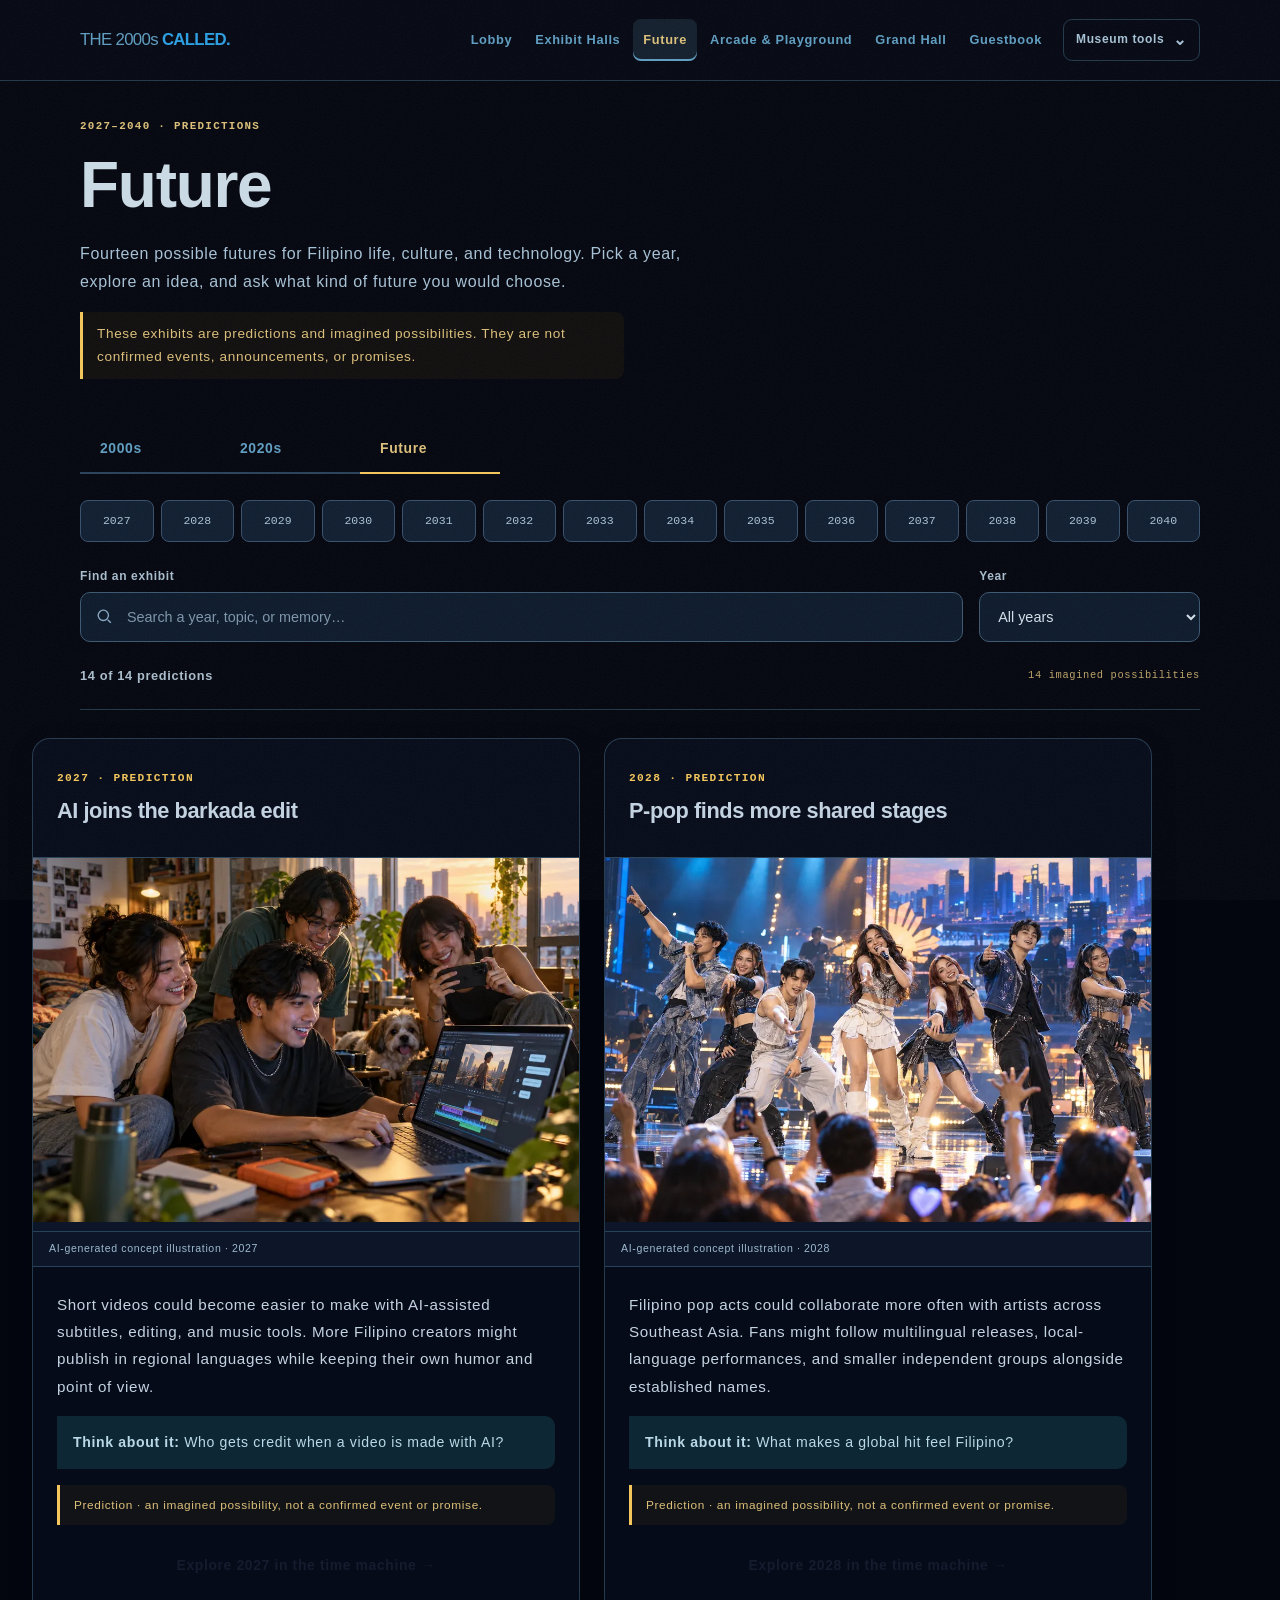
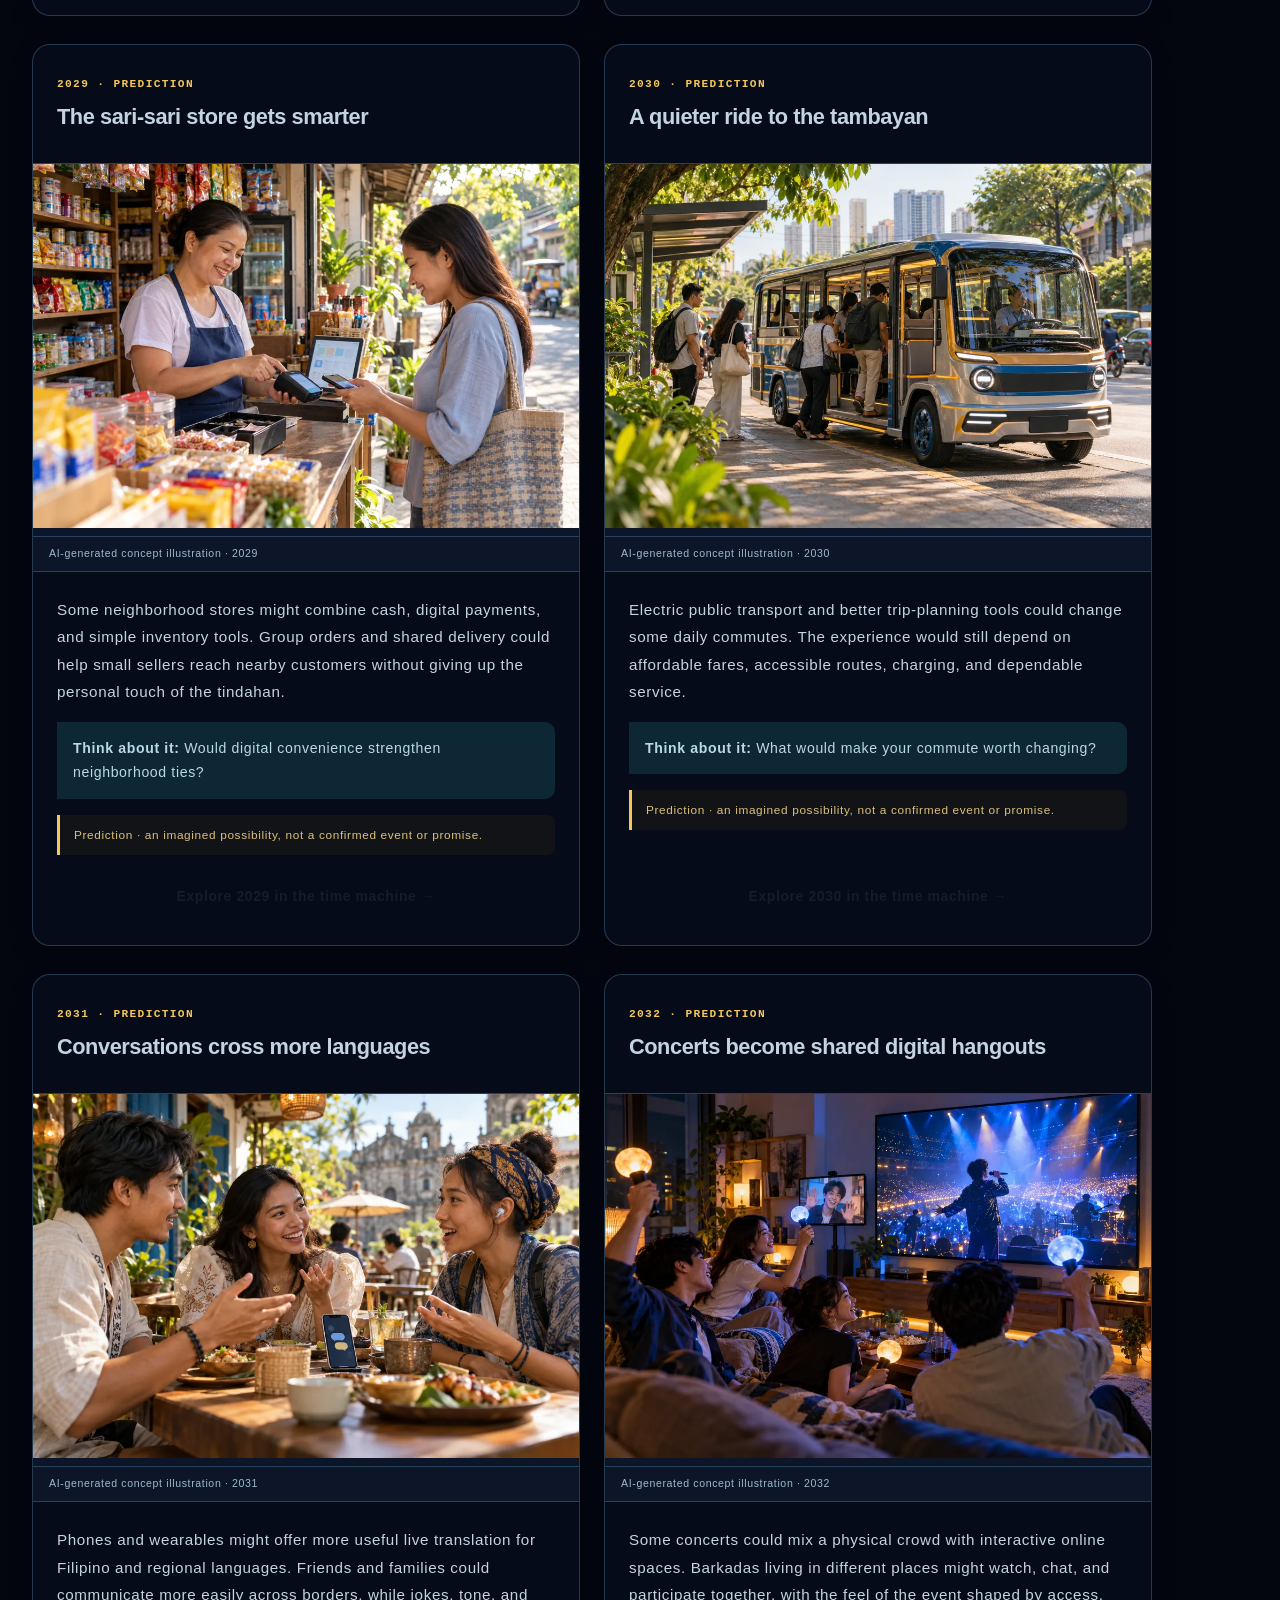
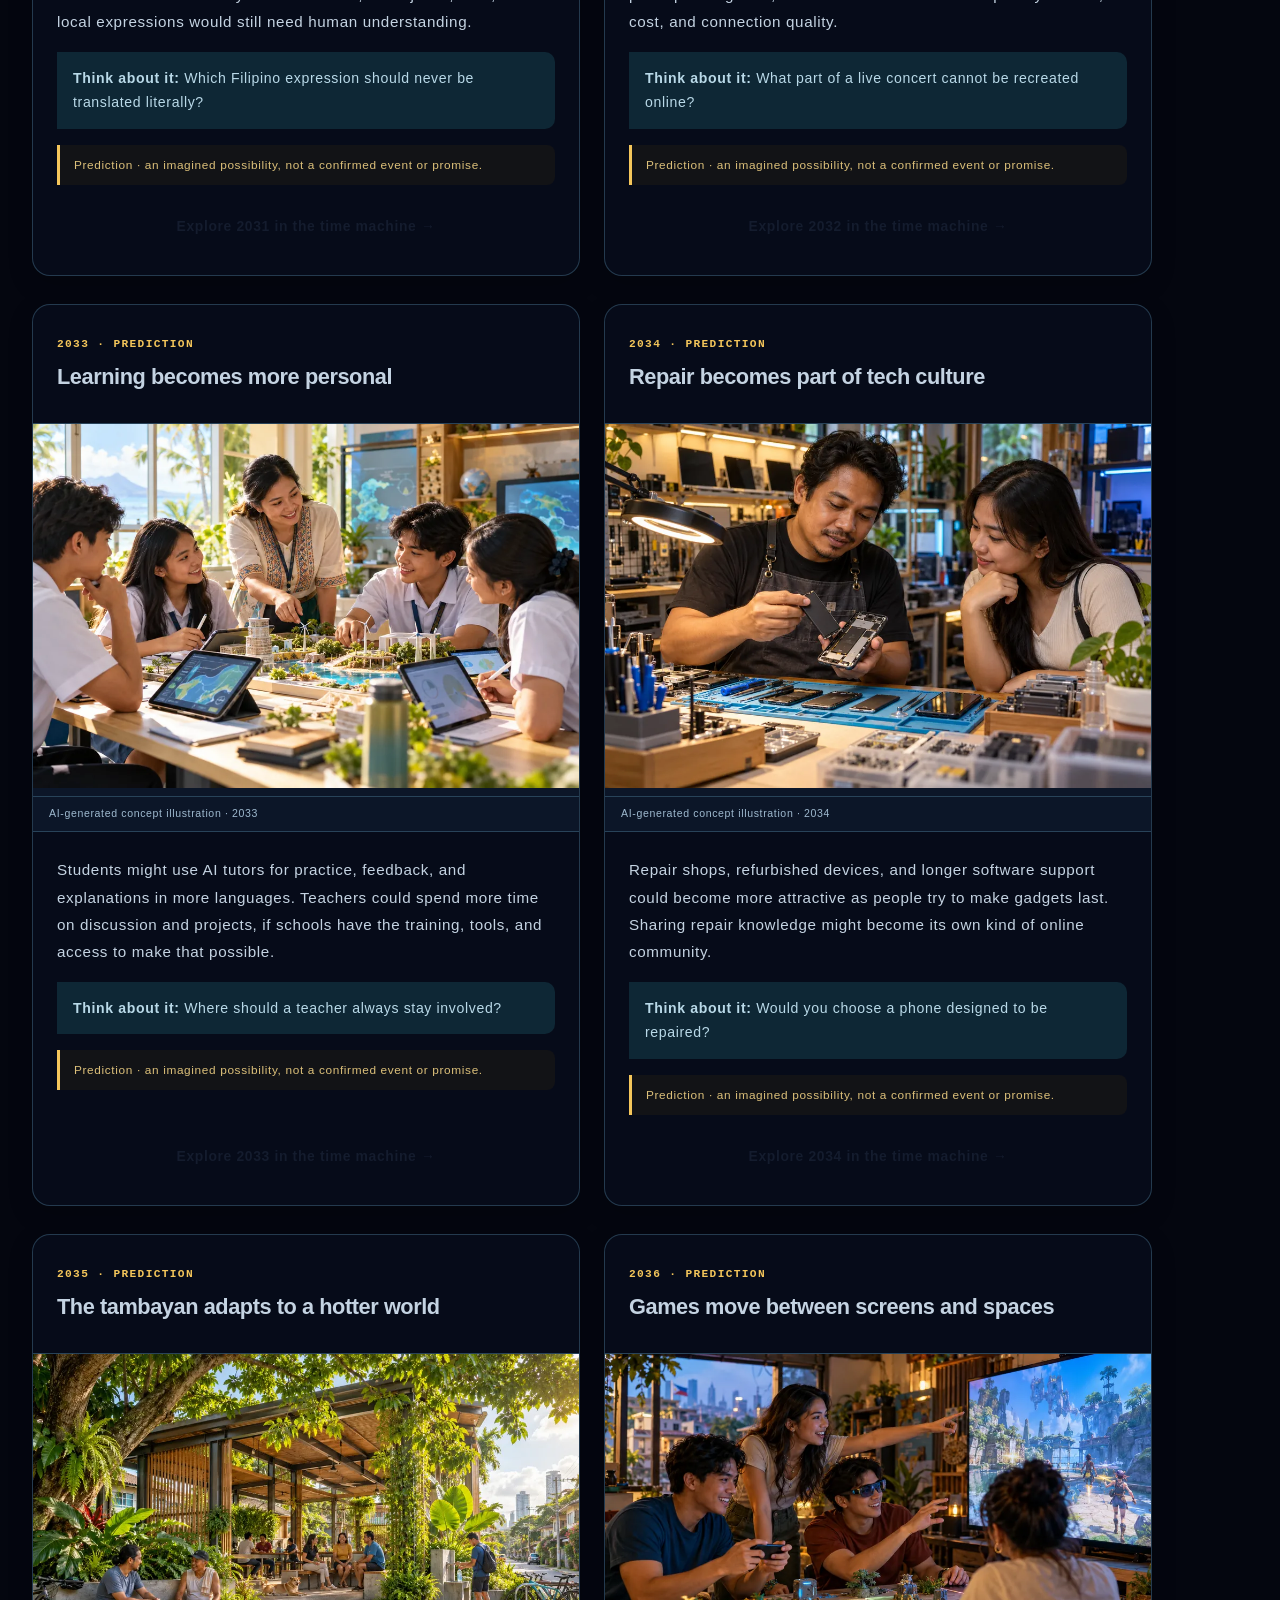
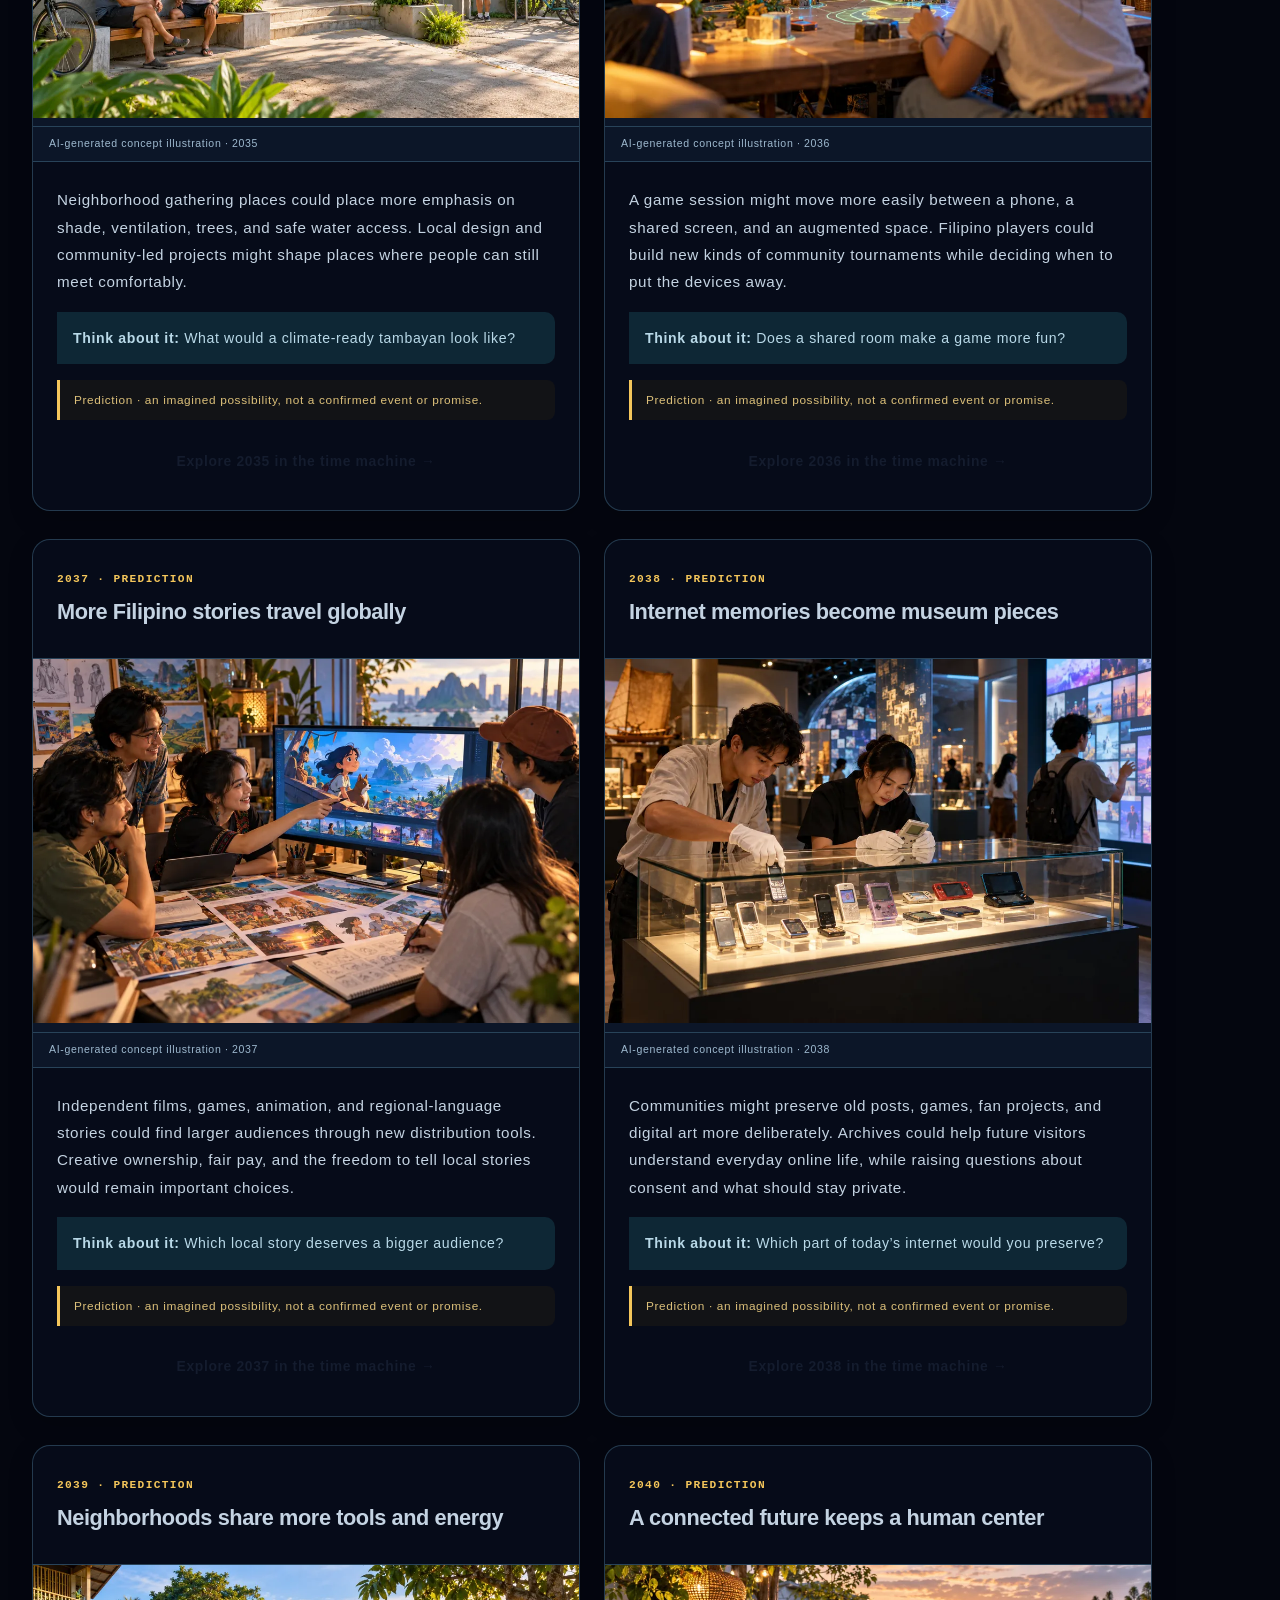
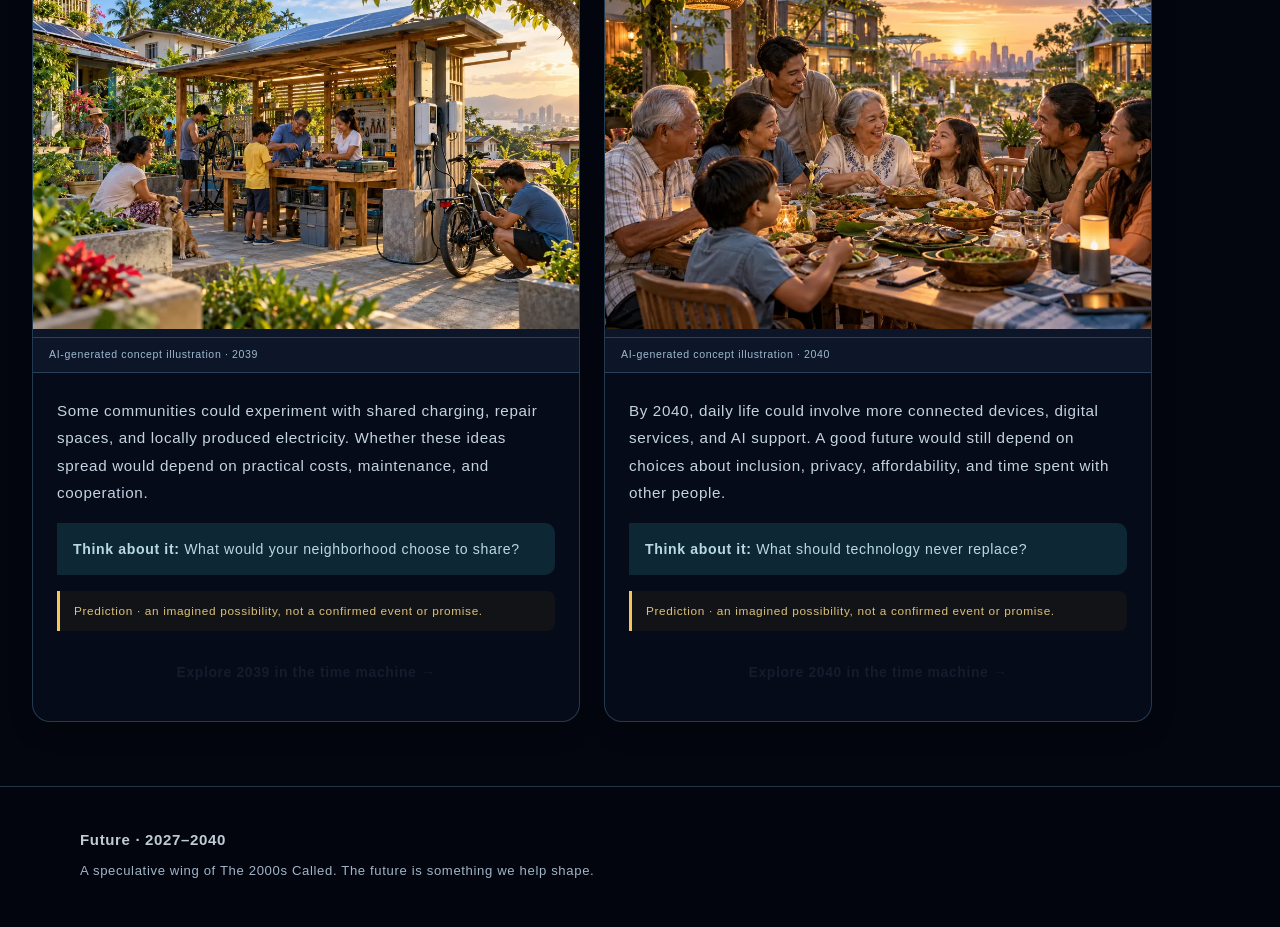
==== commit 182245ab: "Make letter spacing visibly wider" ====
--- a/exhibits-future.html
+++ b/exhibits-future.html
@@ -15,7 +15,7 @@
 <meta name="twitter:card" content="summary">
 <meta name="twitter:title" content="Future · Exhibit Halls · The 2000s Called">
 <meta name="twitter:description" content="Explore possible Filipino futures from 2027 to 2040. These exhibits are predictions, not confirmed events.">
-<link rel="stylesheet" href="museum.css?v=space1">
+<link rel="stylesheet" href="museum.css?v=space2">
 <link rel="stylesheet" href="layout.css?v=dim2">
 <link rel="stylesheet" href="enhance.css?v=dim2">
 </head>
--- a/museum.css
+++ b/museum.css
@@ -1 +1,2 @@
-:root{--ink:#0e1a2e;--muted:#5b6b82;--paper:#edf1f7;--white:#fffefa;--line:#c3ccd9;--orange:#2b9fe3;--teal:#5f9ec2;--blue:#2f6fd0;--yellow:#f4c65b;--green:#3fae6b;--shadow:0 18px 44px rgba(15,30,42,.12)}*{box-sizing:border-box}html{scroll-behavior:smooth}body{margin:0;background:var(--paper);color:var(--ink);font-family:'DM Sans',Arial,sans-serif;font-size:16px;line-height:1.55;letter-spacing:.02em}a,button{font:inherit}button{cursor:pointer}a{color:var(--blue)}a:hover{text-decoration-thickness:2px}a:focus-visible,button:focus-visible{outline:3px solid var(--orange);outline-offset:3px}button:disabled{cursor:default;opacity:.55}h1,h2,h3,h4{font-family:'Archivo Black',Impact,sans-serif;font-weight:400}.skip{position:absolute;left:12px;top:-80px;background:#fff;padding:10px;z-index:50}.skip:focus{top:12px}.shell{max-width:1380px;margin:auto;padding:0 34px}.marquee{background:linear-gradient(180deg,#c9d2da 0,#d5dde9 45%,#a9b8cf 55%,#e6ecf5 100%);color:#0e1a2e;color:var(--ink);overflow:hidden;white-space:nowrap;border-bottom:2px solid var(--ink);font-family:'Space Mono',monospace;font-size:.78rem;letter-spacing:.1em;text-transform:uppercase;font-weight:700}.marquee-inner{display:inline-block;padding:6px 0;animation:mq 30s linear infinite}.marquee-inner span{padding:0 30px}@keyframes mq{from{transform:translateX(0)}to{transform:translateX(-50%)}}.mast{background:var(--ink);color:#bfccd6;border-bottom:5px solid var(--orange)}.mast-row{display:flex;align-items:center;justify-content:space-between;gap:20px;min-height:72px;flex-wrap:wrap}.mark{text-decoration:none;color:#bfccd6;font-family:'Archivo Black',Impact,sans-serif;letter-spacing:-.045em;font-size:1.18rem}.mark b{color:var(--orange)}.mast nav{display:flex;flex-wrap:wrap;gap:20px;align-items:center}.mast nav a{color:#b1bfc6;text-decoration:none;font-size:.9rem;font-weight:700}.mast nav a:hover{text-decoration:underline}.badge{display:inline-flex;align-items:center;gap:7px;background:linear-gradient(135deg,#fff,#a9b8d0);color:#0e1a2e;padding:5px 11px;border-radius:20px;font-family:'Space Mono',monospace;font-size:.72rem;font-weight:800;letter-spacing:.06em;border:1.5px solid #0e1a2e;box-shadow:2px 2px 0 #0e1a2e}.badge.off{background:#1a2f4a;color:#8fa4b5;border-color:#2c4a6e;box-shadow:none}.badge .dot{width:8px;height:8px;border-radius:50%;background:#0e1a2e}.badge.off .dot{background:#5b7085}.counter,.eyebrow,.label,.mini-tag,.room-head span,.room-kicker,.source-tag{font-family:'Space Mono',Consolas,monospace;text-transform:uppercase;letter-spacing:.105em;font-size:.77rem;font-weight:800}.intro{background:#0e1a2e;color:#c4bda9;padding:25px 0 0;position:relative;isolation:isolate;overflow:hidden}.intro:before{content:"";position:absolute;inset:0;z-index:-1;background:radial-gradient(circle at 75% 26%,rgba(124,199,238,.14),transparent 33%),linear-gradient(135deg,transparent 0 54%,rgba(255,255,255,.035) 54% 55%,transparent 55% 100%)}.intro-grid{display:grid;grid-template-columns:1fr minmax(360px,.9fr);align-items:center;gap:15px;min-height:495px}.intro-copy{padding:30px 0 44px;position:relative;z-index:2}.intro .eyebrow{color:#5f9ec2;font-size:.77rem;margin-bottom:26px}.intro h1{font-size:clamp(3.3rem,6.2vw,6rem);line-height:.95;letter-spacing:-.055em;margin:0 0 30px;text-shadow:4px 4px 0 #1b2f4d}.intro h1 em{font-style:normal;background:linear-gradient(180deg,#c9d2da 0,#d3dbe2 30%,#a9b8d0 48%,#ccd5dc 52%,#93a5c2 75%,#c9d2da 100%);-webkit-background-clip:text;background-clip:text;color:transparent;filter:drop-shadow(3px 3px 0 #0e1a2e)}.intro .lead{font-size:clamp(1rem,1.5vw,1.26rem);max-width:570px;line-height:1.45;color:#b5c0bb;margin-bottom:27px}.hero-ticket{display:flex;align-items:center;gap:18px;color:#0e1a2e;background:#f3c75a;max-width:540px;min-height:46px;padding:7px 14px;border:1px dashed #0e1a2e;box-shadow:5px 5px 0 rgba(255,255,255,.13);font-family:'Space Mono',monospace;font-size:.71rem;letter-spacing:.045em}.hero-ticket strong{font-size:.8rem}.hero-ticket span:last-child{margin-left:auto}.cover-art{height:470px;position:relative;align-self:center}.cover-photo{margin:0;position:absolute;background:#f7f4ea;border:7px solid #f7f4ea;box-shadow:0 18px 30px rgba(0,0,0,.4);overflow:hidden}.cover-photo img{display:block;width:100%;height:100%;object-fit:cover}.cover-photo figcaption{position:absolute;bottom:0;left:0;right:0;display:flex;justify-content:space-between;gap:8px;color:#111927;background:#f7f4ea;padding:6px 5px 0;font-family:'Space Mono',monospace;font-weight:700;font-size:.63rem}.cover-photo figcaption span{color:#465868}.main-photo{width:78%;height:67%;right:3%;top:3%;transform:rotate(2deg)}.main-photo img{height:calc(100% - 28px);object-position:center 52%}.inset-photo{width:61%;height:46%;left:2%;bottom:2%;transform:rotate(-5deg)}.inset-photo img{height:calc(100% - 28px)}.cover-stamp{position:absolute;right:-2%;bottom:4%;transform:rotate(-9deg);color:#2b9fe3;font-family:'Archivo Black',Impact,sans-serif;font-size:clamp(3.3rem,7vw,6.6rem);letter-spacing:-.13em;line-height:1;text-shadow:3px 4px 0 #0e1a2e}.cover-stamp span{color:#bfccd6}.entry-bar{background:#e9ece7;color:#0e1a2e;box-shadow:0 -7px 0 #2b9fe3;display:flex;align-items:center;gap:25px;justify-content:space-between;padding:25px 32px}.entry-bar legend{font-family:'Archivo Black',Impact,sans-serif;font-size:1.04rem;margin:0 0 12px}.lens-set{border:0;padding:0;margin:0}.lens-options{display:flex;gap:9px;flex-wrap:wrap}.lens-button{min-width:145px;background:#fffefa;border:1.5px solid var(--ink);box-shadow:4px 4px 0 #0e1a2e;padding:12px 15px;line-height:1.2;text-align:left;font-weight:900;transition:transform .16s,box-shadow .16s,background .16s}.lens-button:hover{transform:translate(2px,2px);box-shadow:2px 2px 0 var(--ink)}.lens-button[aria-pressed=true]{background:var(--orange);transform:translate(4px,4px);box-shadow:0 0 0 var(--ink)}.lens-button small{display:block;font-weight:500;font-size:.75rem;margin-top:6px;color:#48565b}.route-note{color:#44535b;font-size:.88rem;margin:0 0 14px;max-width:620px}.experience{display:grid;grid-template-columns:minmax(0,1fr) 290px;gap:25px;align-items:start;padding:36px 34px 75px;max-width:1380px;margin:auto}.stage{background:#f9f8f2;border:1px solid #0e1a2e;box-shadow:12px 12px 0 #bac8c1;min-height:520px}.stage-top{background:#2f6fd0;color:#bfccd6;display:flex;justify-content:space-between;align-items:center;gap:14px;padding:15px 30px;border-bottom:5px solid #0e1a2e}.stage-top .counter{color:#d3b578}.progress{height:6px;background:#16283f;position:relative;overflow:hidden}.progress-fill{height:100%;background:var(--orange);width:0;transition:width .4s ease}.stage-content{padding:37px clamp(22px,4vw,52px) 34px}.room-kicker{color:#2f6fd0;margin:0 0 10px}.stage h2{font-size:clamp(1.85rem,3.4vw,3.1rem);letter-spacing:-.047em;line-height:1.07;margin:0 0 12px;max-width:900px}.stage .context{font-size:1.08rem;max-width:750px;margin:0 0 24px}.stage-hero{display:grid;grid-template-columns:minmax(220px,.78fr) minmax(0,1.22fr);gap:28px;margin:13px 0 23px}.stage-visual{margin:0;min-height:230px;position:relative;background:#d2d9d5;border:1px solid #0e1a2e;overflow:hidden}.stage-visual img{height:100%;width:100%;object-fit:cover;display:block}.stage-visual.camera img{object-fit:contain;background:#fff}.stage-visual figcaption{position:absolute;bottom:0;left:0;right:0;padding:9px 12px;background:rgba(16,25,39,.87);color:#bfccd6;font-size:.74rem}.stage-visual.type{display:grid;place-items:center;background:#e4b457;padding:20px;color:#172440}.stage-visual.type span{font-family:'Archivo Black',Impact,sans-serif;font-size:clamp(3.2rem,7vw,6rem);line-height:1;letter-spacing:-.09em}.stage-hero .context{margin:0;align-self:center;font-size:1.13rem;line-height:1.68}.flow{display:flex;max-width:690px;margin:16px 0 28px;border:1px solid var(--ink);background:#eef2ee;flex-wrap:wrap}.flow .flow-item{flex:1;border:0;background:0 0;padding:15px 8px;font-size:.88rem;font-weight:800;color:var(--ink);text-align:center;transition:background .18s;min-width:0}.flow .flow-item:hover{background:#d8ede8}.flow .flow-item[aria-expanded=true]{background:var(--teal)}.flow .flow-item+.flow-item{border-left:1px solid #abc6c2}.flow .arrow{flex:0 0 35px;background:var(--teal);padding:15px 2px;border-left:1px solid var(--ink);border-right:1px solid var(--ink);display:grid;place-items:center;pointer-events:none}.flow .arrow+.flow-item{border-left:0}.flow-detail{flex-basis:100%;background:#0e1a2e;color:#b3c4bd;padding:11px 15px;font-size:.83rem;border-top:1px solid var(--ink)}.flow-detail b{color:var(--teal);font-family:'Space Mono',monospace;font-size:.75rem;letter-spacing:.06em;text-transform:uppercase;display:block;margin-bottom:3px}.compare{display:grid;grid-template-columns:1fr 1fr;gap:12px;margin:0 0 22px}.compare .flip-card{background:#e8eee8;padding:20px;border:0;border-top:5px solid var(--orange);text-align:left;color:inherit;cursor:pointer;position:relative;transition:transform .18s,box-shadow .18s}.compare .flip-card:nth-child(2){border-top-color:var(--blue);background:#f3e7dc}.compare .flip-card:hover{transform:translate(-2px,-2px);box-shadow:4px 4px 0 var(--ink)}.compare .flip-card[aria-expanded=false] .flip-body{filter:blur(4px);opacity:.35;user-select:none}.compare .flip-card[aria-expanded=false]::after{content:"Click to reveal";position:absolute;right:14px;top:14px;font-family:'Space Mono',monospace;font-size:.68rem;color:var(--blue);letter-spacing:.06em;text-transform:uppercase;font-weight:700}.compare .flip-card .flip-body{transition:filter .3s,opacity .3s}.compare .label{display:block;margin-bottom:7px}.compare p{margin:0}.ask{font-weight:700;margin:0 0 20px}.source-link{display:inline-flex;align-items:center;gap:8px;font-weight:800;text-underline-offset:3px}.source-link::after{content:"↗";font-size:1.05em}.stage-actions{display:flex;flex-wrap:wrap;align-items:center;gap:10px;margin-top:31px;padding-top:22px;border-top:1px solid var(--line)}.action{border:2px solid #111927;background:#2b9fe3;color:#111927;padding:11px 18px;font-weight:800;min-height:46px;box-shadow:3px 3px 0 #111927}.action:hover{background:#f4c65b}.action.secondary{background:#f9f8f2}.text-link{background:0 0;border:0;text-decoration:underline;padding:9px;color:var(--blue);font-weight:700}.kbd-hint{margin-left:auto;font-family:'Space Mono',monospace;font-size:.7rem;color:var(--muted)}.kbd-hint kbd{background:#e7ede8;border:1px solid #b8c4c0;border-radius:3px;padding:2px 6px;font-size:.72rem}.mini-game{margin:28px 0 8px;background:#0e1a2e;color:#b3c4bd;border:1px solid #0e1a2e;box-shadow:0 12px 30px rgba(14,26,46,.35);border-radius:10px;overflow:hidden}.mini-head{display:flex;justify-content:space-between;align-items:center;gap:14px;background:#2f6fd0;color:#bfccd6;padding:12px 20px;border-bottom:4px solid #0e1a2e;flex-wrap:wrap}.mini-head h3{font-size:1.05rem;margin:0;color:#bfccd6}.mini-head .mini-tag{color:#d3b578}.mini-body{padding:20px 22px 22px;min-height:140px}.mini-intro{color:#b9c8ca;font-size:.93rem;margin:0 0 16px;max-width:640px}.mini-start{background:#2b9fe3;color:#0e1a2e;border:2px solid #0e1a2e;border-radius:8px;box-shadow:0 4px 14px rgba(43,159,227,.45);padding:11px 20px;font-weight:900;font-family:'Archivo Black',Impact,sans-serif}.mini-start:hover{background:#f4c65b}.mini-stage{display:none}.mini-stage.active{display:block}.mini-result{display:none}.mini-result.active{display:block}.mini-result .stamp-earned{display:inline-block;font-family:'Archivo Black',Impact,sans-serif;font-size:1.4rem;background:#f4c65b;color:#0e1a2e;padding:10px 18px;border:2px dashed #0e1a2e;transform:rotate(-4deg);margin-bottom:14px;box-shadow:3px 3px 0 rgba(0,0,0,.35)}.mini-msg{color:#b3c4bd;margin:0 0 14px;font-size:.98rem}.mini-msg.bad{color:#ffb0a0}.mini-again{background:0 0;color:#5f9ec2;border:1.5px solid #5f9ec2;padding:9px 16px;font-weight:800}.mini-again:hover{background:rgba(134,223,211,.12)}.mini-hud{display:flex;gap:16px;flex-wrap:wrap;margin-bottom:14px;font-family:'Space Mono',monospace;font-size:.78rem;color:#d3b578;letter-spacing:.05em;text-transform:uppercase;font-weight:700}.mini-hud span{background:#14273f;padding:5px 10px;border:1px solid #37506b}.compose-box{width:100%;background:#0b1420;color:#5f9ec2;border:1px solid #37506b;padding:14px;font-family:'Space Mono',monospace;font-size:1rem;min-height:80px;resize:vertical}.compose-count{font-family:'Space Mono',monospace;font-size:.8rem;color:#d3b578;margin-top:8px}.compose-count.over{color:#ff7952;font-weight:800}.transfer-grid{display:grid;grid-template-columns:repeat(3,1fr);gap:10px}.transfer-btn{background:#14273f;border:1.5px solid #2c4a6e;color:#b3c4bd;padding:16px 10px;font-weight:800;font-size:.85rem;text-align:center;transition:transform .15s,border-color .15s}.transfer-btn:hover{transform:translateY(-2px);border-color:#5f9ec2}.transfer-btn.correct{background:#2f7a4a;border-color:#5f9ec2}.transfer-btn.wrong{background:#7a2f2f;border-color:#ff7952}.top8-list{list-style:none;padding:0;margin:0 0 14px}.top8-list li{display:flex;align-items:center;gap:10px;background:#14273f;padding:9px 12px;margin-bottom:6px;border:1px solid #2c4a6e}.top8-list li .t8-name{flex:1;font-weight:700;color:#b3c4bd}.top8-list li button{background:#243a52;color:#bfccd6;border:1px solid #2c4a6e;padding:4px 10px;font-weight:800}.top8-list li button:hover{background:#2f6fd0}.clock-pick{display:grid;grid-template-columns:repeat(4,1fr);gap:8px;margin-top:12px}.clock-btn{background:#14273f;border:1.5px solid #2c4a6e;color:#bfccd6;padding:14px 6px;font-family:'Space Mono',monospace;font-weight:800;font-size:.9rem}.clock-btn:hover{border-color:#5f9ec2}.clock-btn.correct{background:#2f7a4a;border-color:#5f9ec2}.clock-btn.wrong{background:#7a2f2f;border-color:#ff7952}.sleepy-wrap{position:relative;height:60px;background:#0b1420;border:1px solid #37506b;overflow:hidden;margin-bottom:14px}.sleepy-fill{position:absolute;inset:0 auto 0 0;background:linear-gradient(90deg,#3fae6b,#f4c65b,#ff7952);width:0;transition:width .2s linear}.sleepy-label{position:absolute;inset:0;display:flex;align-items:center;justify-content:center;font-family:'Space Mono',monospace;font-weight:800;color:#bfccd6;letter-spacing:.1em;text-transform:uppercase;font-size:.85rem;text-shadow:0 2px 4px rgba(0,0,0,.6)}.coffee-btn{background:#f4c65b;color:#0e1a2e;border:2px solid #0e1a2e;box-shadow:3px 3px 0 #fffefa;padding:14px 28px;font-weight:900;font-family:'Archivo Black',Impact,sans-serif;font-size:1rem}.coffee-btn:hover{background:#2b9fe3}.tv-slots{display:grid;grid-template-columns:repeat(2,1fr);gap:8px;margin-top:12px}.tv-slot{background:#14273f;border:1.5px solid #2c4a6e;color:#bfccd6;padding:12px;text-align:left;font-weight:700}.tv-slot small{display:block;color:#9eb5bd;font-family:'Space Mono',monospace;font-size:.7rem;margin-top:4px;letter-spacing:.05em}.tv-slot:hover{border-color:#5f9ec2}.tv-slot.correct{background:#2f7a4a}.tv-slot.wrong{background:#7a2f2f}.park-grid{display:grid;grid-template-columns:repeat(5,1fr);gap:6px;margin-top:12px}.park-seat{aspect-ratio:1;background:#14273f;border:1px solid #2c4a6e;color:#5b7085;font-size:1.3rem;display:grid;place-items:center;cursor:pointer;transition:background .15s}.park-seat:hover{background:#243a52}.park-seat.filled{background:#3fae6b;color:#bfccd6}.fountain-match{display:grid;grid-template-columns:1fr 1fr;gap:16px;margin-top:12px}.fountain-friends{display:grid;gap:8px}.friend-chip{background:#14273f;border:1.5px solid #2c4a6e;color:#b3c4bd;padding:11px 14px;text-align:left;font-weight:700}.friend-chip.active{border-color:#f4c65b;background:#2a3a52}.friend-chip.done{background:#2f7a4a;border-color:#5f9ec2;color:#bfccd6}.landmarks{display:grid;gap:8px}.landmark-btn{background:#14273f;border:1.5px solid #2c4a6e;color:#bfccd6;padding:14px;font-weight:800;text-align:left}.landmark-btn:hover{border-color:#5f9ec2}.rent-tasks{display:grid;gap:8px;margin-top:12px}.rent-task{display:flex;justify-content:space-between;align-items:center;gap:14px;background:#14273f;border:1px solid #2c4a6e;padding:11px 14px}.rent-task .rt-name{color:#b3c4bd;font-weight:700;flex:1}.rent-task .rt-cost{font-family:'Space Mono',monospace;color:#d3b578;font-weight:800}.rent-task .rt-btn{background:#243a52;border:1px solid #5f9ec2;color:#5f9ec2;padding:6px 14px;font-weight:800}.rent-task.done{background:#2f7a4a}.rent-task.done .rt-btn{background:#0b1420;color:#5f9ec2}.side{position:sticky;top:20px;background:#0e1a2e;color:#b7c8c0;padding:25px;box-shadow:0 10px 26px rgba(14,26,46,.35);border-radius:10px}.side h3{font-size:1.15rem;margin:0 0 8px;color:#bfccd6}.side p{font-size:.88rem;margin:0 0 15px;color:#b9c8ca}.route-list{list-style:none;padding:0;margin:0}.route-list li+li{border-top:1px solid #536577}.route-list button{width:100%;padding:13px 4px;background:0 0;border:0;text-align:left;color:#bfc6bb}.route-list button[aria-current=step]{font-weight:900;color:#ffb36c}.route-list button span{display:block;font-family:'Space Mono',monospace;font-size:.72rem;color:#9eb5bd;letter-spacing:.08em}.side .browse-side{display:block;margin-top:18px;font-weight:800;color:#5f9ec2}.stamp-bar{display:flex;gap:5px;flex-wrap:wrap;margin-top:16px;padding-top:14px;border-top:1px solid #536577}.stamp-bar .s{width:24px;height:24px;border-radius:50%;background:#1a2f4a;border:1px solid #4a6076;display:grid;place-items:center;font-size:.75rem;color:#5b7085}.stamp-bar .s.got{background:#f4c65b;color:#0e1a2e;border-color:#f4c65b;font-size:.85rem}.recap-intro{font-size:1.1rem;max-width:720px}.recap-list{display:grid;grid-template-columns:repeat(3,1fr);gap:11px;margin:22px 0}.recap-list div{border:1px solid var(--ink);padding:15px;background:#f0f9f7}.recap-list strong{display:block;font-size:.9rem;margin-bottom:6px}.recap-list p{margin:0;font-size:.91rem}.recap-question{padding:17px;background:#fbe6da;border-left:4px solid var(--orange);font-weight:800;margin:0 0 22px}.quiz{background:#0e1a2e;color:#b7c8c0;padding:22px 24px;border-left:5px solid var(--orange);margin:0 0 22px}.quiz h3{margin:0 0 6px;font-size:1.2rem;color:#bfccd6}.quiz p.q-intro{margin:0 0 18px;color:#b9c8ca;font-size:.93rem}.quiz-options{display:grid;gap:10px;margin-bottom:14px}.quiz-option{display:flex;align-items:center;gap:14px;background:#14273f;border:1.5px solid #2c4a6e;color:#b7c8c0;padding:13px 16px;text-align:left;font-size:.95rem;font-weight:600;cursor:pointer;transition:background .18s,border-color .18s;position:relative;overflow:hidden}.quiz-option:hover:not(:disabled){background:#243a52;border-color:var(--teal)}.quiz-option .vote-bar{position:absolute;inset:0;background:linear-gradient(90deg,rgba(119,216,208,.22),rgba(119,216,208,.06));width:0;transition:width .6s ease;z-index:0}.quiz-option .opt-label,.quiz-option .opt-pct{position:relative;z-index:1}.quiz-option .opt-pct{margin-left:auto;font-family:'Space Mono',monospace;font-size:.83rem;color:#d3b578;font-weight:700;opacity:0;transition:opacity .3s}.quiz-option.answered .opt-pct{opacity:1}.quiz-option[aria-pressed=true]{border-color:var(--orange);background:#2c2a35}.quiz-option:disabled{cursor:default}.quiz-result{font-size:.9rem;color:#b9c8ca;margin:0;font-style:italic}.quiz-reset{background:0 0;border:1px solid #6b7d90;color:#b9c8ca;padding:6px 12px;font-size:.8rem;font-weight:600;margin-top:14px;cursor:pointer}.quiz-reset:hover{border-color:var(--orange);color:#bfccd6}.break{height:12px;background:repeating-linear-gradient(90deg,var(--orange) 0 14px,var(--ink) 14px 28px,var(--teal) 28px 42px);margin-bottom:38px}.archive{padding:0 34px 62px;max-width:1380px;margin:auto}.section-heading{display:flex;justify-content:space-between;align-items:end;gap:20px;border-bottom:4px solid var(--ink);padding-bottom:18px;margin-bottom:20px;flex-wrap:wrap}.section-heading h2{font-size:clamp(2rem,4vw,3.6rem);line-height:1;letter-spacing:-.055em;margin:0}.section-heading p{max-width:510px;margin:0}.room{padding:31px 0 38px;border-bottom:1px solid var(--line);scroll-margin-top:90px}.room-head{display:flex;align-items:baseline;gap:12px;margin-bottom:16px}.room-head span{color:#2f6fd0}.room h3{margin:0;font-size:1.35rem}.cards{display:grid;grid-template-columns:repeat(3,minmax(0,1fr));gap:14px}.card{background:#f9f8f2;border:1px solid var(--ink);box-shadow:5px 5px 0 #cbd1c9;display:flex;flex-direction:column;scroll-margin-top:90px}.card-body{padding:19px 21px 24px;display:flex;flex-direction:column;flex:1}.card .source-tag{color:var(--blue);margin:0 0 12px}.card h4{font-size:1.28rem;line-height:1.17;margin:0 0 9px}.card p{margin:0 0 14px}.card .mini-flow{font-family:'Space Mono',monospace;background:#e5f2ee;border-left:3px solid var(--teal);padding:10px;margin-top:auto;margin-bottom:15px;font-size:.82rem}.card .source-link{font-size:.88rem}.card-media{margin:0;height:185px;background:#132038;position:relative;overflow:hidden}.card-media img{display:block;width:100%;height:100%;object-fit:cover}.card-media.camera img{object-fit:contain;background:#fff}.card-media figcaption{position:absolute;bottom:0;left:0;right:0;background:rgba(16,25,39,.9);color:#bfccd6;font-size:.72rem;padding:6px 10px}.card-media.text-only{display:grid;place-items:center;background:#2f48ab;color:#bccabf}.card-media.text-only strong{font-family:'Archivo Black',Impact,sans-serif;font-size:clamp(3rem,5vw,5rem);letter-spacing:-.09em;line-height:1}.card-stamp{position:absolute;top:10px;right:10px;width:34px;height:34px;border-radius:50%;background:#f4c65b;color:#0e1a2e;display:grid;place-items:center;font-size:1.1rem;border:2px solid #0e1a2e;opacity:0;transform:scale(.5) rotate(-15deg);transition:opacity .3s,transform .3s}.card-stamp.got{opacity:1;transform:scale(1) rotate(-8deg)}.guestbook{background:#0e1a2e;color:#b7c8c0;padding:44px 34px}.guestbook-inner{max-width:1380px;margin:auto}.guestbook h2{font-size:clamp(1.8rem,3.4vw,2.8rem);letter-spacing:-.045em;color:#bfccd6;margin:0 0 8px}.guestbook p.gb-intro{color:#b9c8ca;margin:0 0 22px;max-width:600px}.gb-form{display:grid;gap:10px;grid-template-columns:1fr 1fr;margin-bottom:22px}.gb-form input,.gb-form textarea{background:#14273f;border:1.5px solid #2c4a6e;color:#b7c8c0;padding:11px 14px;font-family:'DM Sans',sans-serif;font-size:16px}.gb-form textarea{grid-column:1/-1;min-height:70px;resize:vertical}.gb-form button{grid-column:1/-1;justify-self:start;background:#2b9fe3;color:#0e1a2e;border:2px solid #0e1a2e;box-shadow:3px 3px 0 #fffefa;padding:11px 20px;font-weight:900;font-family:'Archivo Black',Impact,sans-serif}.gb-form button:hover{background:#f4c65b}.gb-entries{display:grid;gap:10px;max-height:340px;overflow-y:auto;padding-right:6px}.gb-entry{background:#14273f;border-left:4px solid var(--teal);padding:12px 16px}.gb-entry .gb-who{font-family:'Space Mono',monospace;font-size:.78rem;color:#d3b578;font-weight:800;margin-bottom:4px;letter-spacing:.05em}.gb-entry .gb-msg{color:#b3c4bd;margin:0;font-size:.92rem;line-height:1.5}.gb-empty{color:#6b7d90;font-style:italic;font-size:.9rem}.foot{background:#0e1a2e;color:#dbe8e7;padding:34px 34px;border-top:6px solid #2b9fe3}.foot-grid{display:flex;justify-content:space-between;gap:30px;flex-wrap:wrap;max-width:1380px;margin:auto}.foot-grid>div{flex:1;min-width:300px}.foot strong{color:#bfccd6}.foot p{margin:5px 0;max-width:600px;font-size:.9rem;line-height:1.6}.foot a{color:var(--teal)}@media(max-width:1100px){.intro-grid{grid-template-columns:1fr .82fr;min-height:430px}.cover-art{height:390px}.entry-hint{display:none}}@media(max-width:900px){.intro-grid{grid-template-columns:1fr}.cover-art{height:280px}.experience{grid-template-columns:1fr;padding:20px 20px 60px}.side{position:static;order:-1;box-shadow:none}.side .browse-side,.side .stamp-bar,.side h3,.side p{display:none}.route-list{display:grid;grid-template-columns:repeat(3,1fr);gap:8px}.route-list li+li{border:0}.route-list button{border:1px solid #647787;padding:10px}.stage-hero{grid-template-columns:1fr}.cards{grid-template-columns:repeat(2,minmax(0,1fr))}.gb-form{grid-template-columns:1fr}}@media(max-width:620px){.shell{padding:0 18px}.mast-row{gap:11px}.mast nav{gap:11px}.mast nav a{font-size:.81rem}.intro-grid{display:flex;flex-direction:column;min-height:0}.intro-copy{padding:27px 0 6px}.intro h1{font-size:clamp(2.7rem,10vw,4.4rem)}.hero-ticket{display:none}.cover-art{width:100%;height:165px;margin-bottom:18px}.lens-options{display:grid;grid-template-columns:repeat(3,1fr);gap:6px}.lens-button{padding:10px 9px;min-width:0;font-size:.85rem}.entry-bar{padding:17px 14px;margin:0 -18px;display:block}.experience{padding:15px 18px 48px}.route-list button{font-size:.74rem}.stage-top{padding:12px 18px}.stage-content{padding:23px 18px}.stage h2{font-size:clamp(1.85rem,8vw,2.7rem)}.compare{grid-template-columns:1fr}.recap-list{grid-template-columns:1fr}.cards{grid-template-columns:1fr}.kbd-hint{display:none}.quiz{padding:18px 16px}.fountain-match{grid-template-columns:1fr}.park-grid{grid-template-columns:repeat(5,1fr)}.gb-form{grid-template-columns:1fr}.guestbook{padding:32px 18px}.archive{padding:0 18px 62px}.foot{padding:34px 18px}}@media(prefers-reduced-motion:reduce){html{scroll-behavior:auto}.marquee-inner{animation:none}.progress-fill{transition:none}}.arcade{padding:0 34px 70px;max-width:1380px;margin:auto}.arc-grid{display:grid;grid-template-columns:1fr 1fr;gap:28px}.arc-card{background:#0e1a2e;color:#b3c4bd;border:1px solid #0e1a2e;box-shadow:0 12px 30px rgba(14,26,46,.28);border-radius:10px}.arc-body{padding:20px 22px 24px}.arc-body>p{color:#b9c8ca;font-size:.93rem;margin:0 0 14px;max-width:520px}.lcd{background:#b5cc7a;color:#1e2b12;border:6px solid #1a2f4a;font-family:'Space Mono',monospace}#snk{display:block;width:100%;max-width:320px;aspect-ratio:4/3;touch-action:none;image-rendering:pixelated}#snk:focus-visible{outline:3px solid var(--orange);outline-offset:3px}.arc-row{display:flex;flex-direction:column;align-items:center;margin-top:14px}.arc-row>div:last-child{display:flex;flex-direction:column;align-items:center;gap:8px;margin-top:12px}.dpad{display:grid;grid-template-columns:repeat(3,56px);grid-auto-rows:52px;gap:6px;justify-content:center}.dpad button,.t9-ctl button,.t9-pad button{background:#14273f;border:1.5px solid #2c4a6e;color:#bfccd6;font-weight:800;min-height:44px}.dpad button:active,.t9-pad button:active{background:#2f6fd0}.dpad [data-k=ArrowUp]{grid-column:2;grid-row:1}.dpad [data-k=ArrowLeft]{grid-column:1;grid-row:2}.dpad [data-k=ArrowDown]{grid-column:2;grid-row:2}.dpad [data-k=ArrowRight]{grid-column:3;grid-row:2}.arc-hud{display:flex;gap:10px;flex-wrap:wrap;margin-top:14px}.t9-screen{padding:12px 14px;min-height:96px;font-size:1.05rem;word-break:break-all}.t9-screen small{display:block;font-size:.72rem;opacity:.75;margin-bottom:4px}.t9-pad{display:grid;grid-template-columns:repeat(3,1fr);gap:8px;margin:12px 0;max-width:340px}.t9-pad button{display:flex;flex-direction:column;align-items:center;padding:8px 4px}.t9-pad small{font-family:'Space Mono',monospace;color:#d3b578;font-size:.7rem}.t9-ctl{display:flex;gap:8px;flex-wrap:wrap}.t9-ctl button{padding:0 16px}.pass-card{grid-column:1/-1;display:flex;align-items:center;gap:24px;flex-wrap:wrap;background:#f9f8f2;color:var(--ink);border:2px dashed var(--ink);padding:22px 26px;box-shadow:none}.pass-card strong{font-family:'Archivo Black',Impact,sans-serif;font-size:2rem;letter-spacing:-.05em}.pass-card p{margin:0;flex:1;min-width:220px}.pass-card.done{background:#f4c65b;transform:rotate(-.6deg)}@media(max-width:900px){.arc-grid{grid-template-columns:1fr}.arcade{padding:0 20px 50px}}.badge{cursor:pointer}span.badge{cursor:default}html.nokia body>*{filter:grayscale(1) sepia(1) hue-rotate(38deg) saturate(2.4)}#lcd-toggle[aria-pressed=true]{background:#b5cc7a;color:#1e2b12}.mem-card{grid-column:1/-1}.mem-wrap{display:flex;gap:26px;flex-wrap:wrap;align-items:center;justify-content:center}.mem-grid{display:grid;grid-template-columns:repeat(4,76px);gap:8px}.mem{width:76px;height:76px;font-size:1.9rem;background:#14273f;border:1.5px solid #2c4a6e;color:transparent;transition:background .15s}.mem:hover:not(:disabled){border-color:#5f9ec2}.mem.ok,.mem.up{color:#0e1a2e}.mem.up{background:#f4c65b}.mem.ok{background:#3fae6b}.mem:disabled{opacity:1}.mem-side{flex:1;min-width:230px}.mem-side p{color:#b9c8ca;margin:0 0 12px}.mem-side .mini-hud{margin-top:6px}#mem-note{color:#d3b578;min-height:3em;font-weight:700}@media(max-width:420px){.mem-grid{grid-template-columns:repeat(4,1fr);width:100%}.mem{width:100%;height:auto;aspect-ratio:1}}::selection{background:#ff7952;color:#0e1a2e}.grain{position:fixed;inset:0;z-index:9500;pointer-events:none;opacity:.055;background-image:url("data:image/svg+xml,%3Csvg xmlns='http://www.w3.org/2000/svg' width='140' height='140'%3E%3Cfilter id='n'%3E%3CfeTurbulence type='fractalNoise' baseFrequency='0.9' numOctaves='2'/%3E%3C/filter%3E%3Crect width='140' height='140' filter='url(%23n)'/%3E%3C/svg%3E")}#confetti-canvas{position:fixed;inset:0;width:100%;height:100%;pointer-events:none;z-index:10002}.blobs{position:absolute;inset:0;overflow:hidden;pointer-events:none;z-index:0}.blobs span{position:absolute;border-radius:50%;filter:blur(70px);opacity:.5}.blobs .b1{width:430px;height:430px;background:#405ed2;top:-130px;left:-110px;animation:drift1 16s ease-in-out infinite alternate}.blobs .b2{width:370px;height:370px;background:#ff7952;bottom:-150px;right:6%;animation:drift2 21s ease-in-out infinite alternate}.blobs .b3{width:290px;height:290px;background:#77d8d0;top:28%;left:44%;opacity:.26;animation:drift1 25s ease-in-out infinite alternate-reverse}@keyframes drift1{from{transform:translate(0,0) scale(1)}to{transform:translate(64px,42px) scale(1.12)}}@keyframes drift2{from{transform:translate(0,0) scale(1.06)}to{transform:translate(-72px,-34px) scale(.94)}}.intro .shell{position:relative;z-index:1}.intro h1{animation:heroin .9s cubic-bezier(.22,.61,.36,1) both}.intro .eyebrow{animation:heroin .9s .05s cubic-bezier(.22,.61,.36,1) both}.intro .lead{animation:heroin .9s .12s cubic-bezier(.22,.61,.36,1) both}@keyframes heroin{from{opacity:0;transform:translateY(26px)}to{opacity:1;transform:none}}.marquee:hover .marquee-inner{animation-play-state:paused}.reveal{opacity:0;transform:translateY(28px);transition:opacity .7s ease,transform .75s cubic-bezier(.22,.61,.36,1)}.reveal.revealed{opacity:1;transform:none}.action{transition:transform .15s ease,box-shadow .15s ease,background .15s ease}.action:hover{transform:translate(-1px,-1px);box-shadow:4px 4px 0 #111927}.action:active{transform:translate(2px,2px);box-shadow:1px 1px 0 #111927}.lens-button:active{transform:translate(4px,4px)!important;box-shadow:0 0 0 var(--ink)!important}.card{transition:transform .2s ease,box-shadow .2s ease}.card:hover{transform:translate(-2px,-3px);box-shadow:8px 9px 0 #cbd1c9}.arc-card{transition:transform .2s ease,box-shadow .2s ease}.arc-card:hover{transform:translateY(-3px)}.stage-content.stage-enter{animation:stagein .45s cubic-bezier(.22,.61,.36,1)}@keyframes stagein{from{opacity:0;transform:translateY(20px)}to{opacity:1;transform:none}}.progress-fill{background:linear-gradient(90deg,var(--orange),#f4c65b)}.step-dots{display:flex;gap:8px;padding:10px 30px;background:#2a3f9e;border-bottom:5px solid #0e1a2e}.sdot{width:26px;height:6px;border-radius:3px;background:rgba(255,255,255,.28);transition:background .3s,width .3s}.sdot.on{background:#f4c65b;width:42px}.compare{perspective:1400px}.compare .flip-card{background:0 0;border:0;padding:0;min-height:176px;text-align:left;color:inherit;cursor:pointer;box-shadow:none}.compare .flip-card:nth-child(2){background:0 0}.compare .flip-card:hover{transform:none;box-shadow:none}.compare .flip-inner{display:block;position:relative;min-height:176px;transform-style:preserve-3d;transition:transform .65s cubic-bezier(.35,.1,.25,1)}.compare .flip-card[aria-expanded=true] .flip-inner{transform:rotateY(180deg)}.compare .flip-face{display:block;min-height:176px;padding:20px;backface-visibility:hidden;-webkit-backface-visibility:hidden;border-top:5px solid var(--orange);background:#e8eee8;box-shadow:5px 5px 0 rgba(16,25,39,.12)}.compare .flip-card:nth-child(2) .flip-face{border-top-color:var(--blue);background:#f3e7dc}.compare .flip-back{position:absolute;inset:0;transform:rotateY(180deg);overflow:auto}.compare .flip-hint{display:inline-block;margin-top:12px;font-family:'Space Mono',monospace;font-size:.68rem;letter-spacing:.06em;text-transform:uppercase;font-weight:700;color:var(--blue);border:1.5px dashed var(--blue);padding:6px 10px;border-radius:20px}.compare .flip-card[aria-expanded]::after{content:none}.compare .flip-card[aria-expanded=false] .flip-body{filter:none;opacity:1;user-select:text}.compare .flip-card .flip-body{transition:none}.flow{border-radius:14px;overflow:hidden}.flow .flow-item{transition:background .18s,transform .18s}.flow .flow-item:hover{transform:translateY(-2px)}.flow-detail{animation:flowin .35s ease}@keyframes flowin{from{opacity:0;transform:translateY(-6px)}to{opacity:1;transform:none}}@keyframes stamppop{0%{transform:scale(.3) rotate(-30deg)}60%{transform:scale(1.28) rotate(8deg)}100%{transform:scale(1) rotate(-8deg)}}.stamp-bar .s.pop{animation:stamppop .55s cubic-bezier(.34,1.56,.64,1)}.card-stamp.pop{animation:stamppop .55s cubic-bezier(.34,1.56,.64,1)}.mini-result .stamp-earned{animation:stampin .6s cubic-bezier(.34,1.56,.64,1)}@keyframes stampin{from{opacity:0;transform:scale(.3) rotate(-20deg)}to{opacity:1;transform:scale(1) rotate(-4deg)}}@keyframes shake{0%,100%{transform:translateX(0)}20%{transform:translateX(-9px)}40%{transform:translateX(8px)}60%{transform:translateX(-6px)}80%{transform:translateX(5px)}}.mini-game.shake{animation:shake .45s ease}@keyframes winflash{0%{box-shadow:0 12px 30px rgba(14,26,46,.35)}50%{box-shadow:0 12px 30px rgba(14,26,46,.35),0 0 36px rgba(244,198,91,0.4)}100%{box-shadow:0 12px 30px rgba(14,26,46,.35)}}.mini-game.won{animation:winflash .8s ease}.mini-hud .bump{display:inline-block;animation:bump .3s ease}@keyframes bump{50%{transform:scale(1.28);background:#f4c65b;color:#0e1a2e}}#snk.dead{filter:brightness(.55) sepia(1) hue-rotate(-50deg) saturate(2)}.t9-pad button.tap{animation:keypop .16s ease}@keyframes keypop{50%{transform:scale(1.2);background:#2f6fd0}}.mem{transition:transform .3s cubic-bezier(.34,1.4,.64,1),background .15s,border-color .15s}.mem.up{animation:cardflip .32s ease}@keyframes cardflip{0%{transform:rotateY(90deg) scale(.92)}100%{transform:rotateY(0) scale(1)}}.mem.ok{animation:matchglow .55s ease}@keyframes matchglow{0%{box-shadow:0 0 0 rgba(63,174,107,0)}50%{box-shadow:0 0 24px rgba(63,174,107,.95);transform:scale(1.09)}100%{box-shadow:0 0 0 rgba(63,174,107,0)}}#to-top{position:fixed;right:22px;bottom:22px;z-index:9000;width:54px;height:54px;border-radius:50%;background:#0e1a2e;color:#f4c65b;border:2px solid #f4c65b;font-size:1.4rem;line-height:1;display:grid;place-items:center;opacity:0;transform:translateY(16px);pointer-events:none;transition:opacity .3s,transform .3s,background .2s;box-shadow:4px 4px 0 rgba(16,25,39,.35);cursor:pointer}#to-top.show{opacity:1;transform:none;pointer-events:auto}#to-top:hover{background:#24344d}#celebrate{position:fixed;inset:0;z-index:10001;display:grid;place-items:center;background:rgba(16,25,39,.74);backdrop-filter:blur(6px);-webkit-backdrop-filter:blur(6px);padding:20px}#celebrate[hidden]{display:none}.celebrate-card{background:#f9f8f2;border:2px solid #0e1a2e;border-radius:12px;box-shadow:0 18px 50px rgba(14,26,46,.4);max-width:440px;width:100%;padding:38px 34px;text-align:center;animation:celin .5s cubic-bezier(.34,1.56,.64,1)}@keyframes celin{from{opacity:0;transform:scale(.8) rotate(-3deg)}to{opacity:1;transform:none}}.celebrate-card h2{font-size:1.9rem;margin:0 0 10px;letter-spacing:-.03em}.celebrate-card p{margin:0 0 22px;color:#44535b}.celebrate-stamp{width:94px;height:94px;margin:0 auto 18px;border-radius:50%;background:linear-gradient(135deg,#f4c65b,#2b9fe3);display:grid;place-items:center;font-size:2.6rem;color:#0e1a2e;border:3px solid #0e1a2e;box-shadow:4px 4px 0 #0e1a2e;animation:spinpop .8s ease}@keyframes spinpop{from{transform:rotate(-360deg) scale(.4)}to{transform:rotate(0) scale(1)}}body.no-scroll{overflow:hidden}.gb-who .gb-ts{display:block;color:#7d8fa0;font-size:.7rem;letter-spacing:.05em;margin-top:3px;font-weight:400}.gb-empty{padding:26px;text-align:center;border:1.5px dashed #2c4a6e}@media(max-width:620px){.flow{flex-direction:column}.flow .arrow{transform:rotate(90deg);border:0;background:0 0;padding:2px;flex:0 0 auto}.flow .flow-item+.flow-item{border-left:0;border-top:1px solid #abc6c2}.flow .arrow+.flow-item{border-top:0}.compare .flip-card,.compare .flip-face,.compare .flip-inner{min-height:150px}.step-dots{padding:8px 18px}#to-top{width:46px;height:46px;right:14px;bottom:14px}.celebrate-card{padding:30px 22px}}@media(prefers-reduced-motion:reduce){.blobs span,.intro .eyebrow,.intro .lead,.intro h1{animation:none}.reveal{opacity:1;transform:none;transition:none}.celebrate-card,.celebrate-stamp,.flow-detail,.mini-result .stamp-earned,.stage-content.stage-enter{animation:none}.compare .flip-inner{transition:none}.mem.ok,.mem.up,.mini-game.shake,.mini-game.won,.mini-hud .bump,.t9-pad button.tap{animation:none}.card-stamp.pop,.stamp-bar .s.pop{animation:none}#to-top{transition:none}}.arc-count{font-family:'Space Mono',monospace;font-weight:800;font-size:.75rem;letter-spacing:.1em;background:#0e1a2e;color:#f4c65b;padding:8px 14px;border-radius:20px;white-space:nowrap}.arc-num{display:inline-grid;place-items:center;width:30px;height:30px;border-radius:50%;background:#2b9fe3;color:#0e1a2e;font-family:'Space Mono',monospace;font-weight:800;font-size:.82rem;margin-right:9px;vertical-align:2px}.arc-card.shake{animation:shake .45s ease}.suk-screen{padding:12px 14px;font-size:1rem;word-break:break-all}.suk-screen small{display:block;font-size:.72rem;opacity:.75;margin-bottom:6px}.suk-screen b{color:#111}.suk-pad{display:grid;grid-template-columns:repeat(3,1fr);gap:8px;margin:12px 0;max-width:360px}.suk-pad button{background:#14273f;border:1.5px solid #2c4a6e;color:#bfccd6;font-weight:800;min-height:58px;font-size:1.05rem}.suk-pad button small{display:block;font-family:'Space Mono',monospace;color:#d3b578;font-size:.68rem;font-weight:400}.suk-pad button:active{background:#2f6fd0}.modem-box{margin-top:22px;border:1.5px dashed #2c4a6e;padding:16px 18px;background:#0d1622}.modem-box h4{margin:0 0 6px;color:#bfccd6;font-size:1rem;font-weight:800}.modem-box>p{margin:0 0 12px;color:#b9c8ca;font-size:.88rem}.modem-lights{display:flex;gap:8px;margin-bottom:10px}.modem-lights .ml{font-family:'Space Mono',monospace;font-size:.68rem;letter-spacing:.08em;padding:4px 10px;border:1px solid #2c4a6e;color:#5b7085;background:#14273f}.modem-lights .ml.on{background:#3fae6b;color:#0e1a2e;border-color:#3fae6b;font-weight:800}.modem-lights .ml.blink.on{animation:mlblink .5s steps(2) infinite}@keyframes mlblink{50%{opacity:.35}}.modem-status{font-family:'Space Mono',monospace;color:#d3b578;font-size:.85rem;min-height:1.6em;margin:0 0 12px}.year-ticker{background:#0e1a2e;color:#8fa4b5;overflow:hidden;white-space:nowrap;border-top:2px solid #2b9fe3;font-family:'Space Mono',monospace;font-size:.72rem;letter-spacing:.08em;text-transform:uppercase}.year-ticker-inner{display:inline-block;padding:9px 0;animation:mq 42s linear infinite}.year-ticker-inner span{padding:0 26px}.year-ticker:hover .year-ticker-inner{animation-play-state:paused}.stats-strip{background:#f9f8f2;border-bottom:2px solid var(--ink)}.stats-row{display:flex;gap:34px;flex-wrap:wrap;padding-top:14px;padding-bottom:14px}.stats-row>div{display:flex;align-items:baseline;gap:9px}.stats-row b{font-family:'Archivo Black',Impact,sans-serif;font-size:1.35rem;color:#2f6fd0}.stats-row span{font-family:'Space Mono',monospace;font-size:.72rem;letter-spacing:.1em;text-transform:uppercase;color:var(--muted)}.gb-badge{display:inline-block;background:#3fae6b;color:#0e1a2e;font-family:'Space Mono',monospace;font-size:.68rem;font-weight:800;letter-spacing:.06em;padding:4px 10px;border-radius:20px;margin:0 0 12px;vertical-align:middle}.gb-note{color:#8fa4b5;font-size:.8rem;font-style:italic;margin:0 0 18px;max-width:620px}.gb-form input:focus,.gb-form textarea:focus{outline:2px solid var(--orange);outline-offset:1px;border-color:var(--orange)}@media(prefers-reduced-motion:reduce){.year-ticker{display:none}.modem-lights .ml.blink.on{animation:none}}.playground,.quizsec{padding:54px 34px;max-width:1380px;margin:auto}.quizbox{background:#fffefa;border:2px solid #0e1a2e;box-shadow:5px 5px 0 #0e1a2e;padding:26px;max-width:640px;margin-inline:auto}.quizbox h3{font-size:1.25rem;margin:0 0 14px}.pq-opts{display:grid;gap:10px}.pq-opt{text-align:left;background:#fff;border:2px solid #0e1a2e;padding:12px 14px;font-family:'DM Sans',sans-serif;font-size:.95rem;cursor:pointer;box-shadow:3px 3px 0 #dfe7ea}.pq-opt:hover{background:#fdf3d8}.pq-progress{color:#6b7d90;font-size:.82rem;margin:14px 0 0}.pq-result{margin:22px auto 0;max-width:640px;text-align:center}#pq-card{width:100%;height:auto;border:2px solid #0e1a2e;box-shadow:5px 5px 0 #0e1a2e;background:#fff;display:block}.pq-actions{display:flex;gap:10px;margin-top:14px;flex-wrap:wrap;justify-content:center}.pg-grid{display:grid;grid-template-columns:1fr 1fr;gap:22px}.pg-card{background:#fffefa;border:2px solid #0e1a2e;box-shadow:5px 5px 0 #0e1a2e;padding:24px}.pg-card h3{margin:0 0 8px;font-size:1.15rem}.pg-card p{color:#4a5a6a;font-size:.9rem}.pg-row{display:flex;gap:10px;flex-wrap:wrap;margin:12px 0;align-items:center}#pb-canvas{width:100%;height:auto;background:#0e1a2e;border:2px solid #0e1a2e;display:block;cursor:pointer}.pg-file{background:#fff;border:2px solid #0e1a2e;padding:10px 14px;font-weight:700;cursor:pointer;box-shadow:3px 3px 0 #dfe7ea;font-size:.9rem}.chip{background:#fff;border:2px solid #0e1a2e;border-radius:999px;padding:8px 14px;font-size:.85rem;cursor:pointer}.chip.on{background:#0e1a2e;color:#bfccd6}.pg-note{font-size:.82rem;color:#6b7d90;min-height:1.2em}.tl-scrub{background:#fffefa;border:2px solid #0e1a2e;box-shadow:5px 5px 0 #0e1a2e;padding:18px 22px;margin:0 0 26px;display:flex;gap:16px;align-items:center;flex-wrap:wrap}.tl-scrub label{font-weight:800}#tl-range{flex:1;min-width:200px;accent-color:#2b9fe3}#tl-year{font-family:'Archivo Black',Impact,sans-serif;font-size:1.6rem;min-width:76px}.tl-hint{flex-basis:100%;margin:0;color:#6b7d90;font-size:.85rem}.card{transition:opacity .3s}.card.dim{opacity:.25;filter:saturate(.4)}.memwall{margin-top:34px;border-top:2px dashed #2c4a6e;padding-top:26px}.memwall h3{color:#bfccd6;margin:0 0 6px;font-size:1.3rem}.memwall p{color:#b9c8ca;font-size:.9rem}.presence{color:#b9c8ca;font-size:.9rem;margin:0 0 14px}.presence .dot{display:inline-block;width:9px;height:9px;border-radius:50%;background:#5f9ec2;margin-right:7px;box-shadow:0 0 8px #5f9ec2}@media(max-width:900px){.pg-grid{grid-template-columns:1fr}.playground,.quizsec{padding:40px 18px}}.lobby-menu{padding:54px 34px;max-width:1380px;margin:auto}.nokia-wrap{display:grid;grid-template-columns:340px 1fr;gap:34px;align-items:start;margin-top:8px}.nokia-phone{background:linear-gradient(160deg,#f2f5fa 0,#c6d0df 60%,#9fabc2 100%);border:3px solid #0e1a2e;border-radius:34px;padding:20px 18px 26px;box-shadow:7px 7px 0 #0e1a2e;max-width:340px;width:100%}.nokia-brand{text-align:center;color:#cfd8dc;font-family:'Archivo Black',Impact,sans-serif;letter-spacing:.35em;font-size:.85rem;margin-bottom:12px}.nokia-screen{background:#b5cc7a;border:3px solid #0e1a2e;border-radius:8px;padding:10px 12px;min-height:216px;display:flex;flex-direction:column;font-family:'Space Mono',monospace;color:#1e2b12;cursor:pointer}.nokia-screen:focus{outline:3px solid #2b9fe3;outline-offset:3px}.nk-status{display:flex;justify-content:space-between;font-size:.68rem;font-weight:700;border-bottom:2px solid #1e2b12;padding-bottom:6px;margin-bottom:8px}.nk-menu{list-style:none;margin:0;padding:0;display:grid;gap:6px}.nk-menu li{padding:8px 10px;border:2px solid transparent;cursor:pointer;border-radius:4px}.nk-menu li b{display:block;font-size:.92rem}.nk-menu li small{font-size:.7rem;opacity:.78}.nk-menu li.sel{background:#1e2b12;color:#b5cc7a}.nk-hint{margin-top:auto;padding-top:8px;font-size:.66rem;text-align:center;opacity:.7}.nk-dpad{display:grid;gap:6px;justify-items:center;margin-top:16px}.nk-dpad button{background:#2c4a6e;color:#bfccd6;border:2px solid #0e1a2e;border-radius:10px;min-width:66px;padding:9px 0;font-size:1rem;cursor:pointer;box-shadow:2px 2px 0 #0e1a2e;font-family:'Space Mono',monospace}.nk-dpad button:active{transform:translateY(2px);box-shadow:none}.nk-midrow{display:flex;gap:6px}.nk-speaker{width:64px;height:8px;background:#0e1a2e;border-radius:4px;margin:16px auto 0;opacity:.5}.wing-cards{display:grid;gap:18px;align-content:start}.wing-card{display:block;background:#fffefa;border:2px solid #0e1a2e;box-shadow:5px 5px 0 #0e1a2e;padding:24px;text-decoration:none;color:inherit}.wing-card:hover{background:#fdf3d8;transform:translate(-2px,-2px);box-shadow:7px 7px 0 #0e1a2e}.wing-card .wnum{font-family:'Space Mono',monospace;font-size:.75rem;font-weight:700;color:#2b9fe3;letter-spacing:.1em}.wing-card h3{margin:6px 0 8px;font-size:1.35rem}.wing-card p{color:#4a5a6a;margin:0 0 10px;font-size:.93rem}.wing-card .go{font-weight:800;color:#0e1a2e}.lobby-hero .lead{max-width:520px}@media(max-width:900px){.nokia-wrap{grid-template-columns:1fr}.nokia-phone{margin:0 auto}.lobby-menu{padding:40px 18px}}.chip-grid{display:grid;grid-template-columns:repeat(4,1fr);gap:10px;margin:14px 0}.y2k-chip{font-weight:700;font-size:1.05rem;padding:14px 6px;border-radius:12px;border:2px solid #2c3a44;background:#22303a;color:#bfccd6;transition:transform .12s}.y2k-chip:hover{transform:translateY(-2px)}.y2k-chip.correct{border-color:var(--green);background:#1d3a2a;color:#c9f2d8}.y2k-chip.wrong{border-color:#e5484d;background:#3a1d1d;color:#ffd7d7}.y2k-chip.target{border-color:var(--orange);box-shadow:0 0 0 3px rgba(255,47,179,.35)}.y2k-clock{font-weight:800;font-size:1.05rem;margin:0 0 4px}.card-play{margin-top:12px}.card-game{margin-top:4px}.card-game .mini-game{margin:12px 0 0}@media(max-width:620px){.chip-grid{grid-template-columns:repeat(3,1fr)}}@media(min-width:901px){.cards>.card:only-child{grid-column:1/-1;display:grid;grid-template-columns:minmax(300px,400px) 1fr}.cards>.card:only-child .card-media{height:100%;min-height:280px}.cards>.card:only-child .card-body{padding:26px 30px}}.t9-pad button:disabled{opacity:.4;cursor:default}.quizsec .section-heading{display:block;text-align:center;border-bottom:0}.quizsec .section-heading h2{margin-bottom:12px}.quizsec .section-heading p{margin:0 auto}.pq-dots{display:flex;gap:8px;justify-content:center;margin:2px 0 16px}.pq-dots span{width:10px;height:10px;border-radius:50%;background:#e8edf0;border:1.5px solid #0e1a2e;transition:background .2s,transform .2s}.pq-dots span.on{background:#2b9fe3;transform:scale(1.3)}.pq-dots span.done{background:#0e1a2e}#pq-card.deal{animation:carddeal .75s cubic-bezier(.2,1.35,.4,1);transform-origin:center}@keyframes carddeal{0%{transform:scale(.55) rotate(-7deg);opacity:0}55%{transform:scale(1.05) rotate(1.6deg);opacity:1}75%{transform:scale(.98) rotate(-.6deg)}100%{transform:scale(1) rotate(0)}}@media(prefers-reduced-motion:reduce){#pq-card.deal{animation:none}}.decade-pane[hidden]{display:none!important}.decade-toggle{display:inline-flex;border:1.5px solid #2c4a6e;border-radius:20px;overflow:hidden;background:#1a2f4a}.dec-opt{background:#1a2f4a;color:#8fa4b5;border:0;padding:6px 13px;font-family:'Space Mono',monospace;font-size:.72rem;font-weight:800;letter-spacing:.06em;text-decoration:none;cursor:pointer}.dec-opt.on{background:#f4c65b;color:#0e1a2e}a.dec-opt:hover{color:#bfccd6;text-decoration:none}a.dec-opt.on:hover{color:#0e1a2e}.phone-wrap{display:grid;grid-template-columns:340px 1fr;gap:34px;align-items:start;margin-top:8px}.smartphone{background:#101418;border:3px solid #0e1a2e;border-radius:44px;padding:14px;box-shadow:7px 7px 0 #0e1a2e;max-width:340px;width:100%;position:relative}.sp-notch{position:absolute;top:24px;left:50%;transform:translateX(-50%);width:104px;height:24px;background:#101418;border-radius:13px;z-index:3}.sp-screen{background:#20303f;border-radius:30px;min-height:540px;display:flex;flex-direction:column;overflow:hidden;position:relative;color:#f2f6fa;font-family:'Space Mono',monospace;cursor:grab;user-select:none;-webkit-user-select:none;touch-action:pan-y}.sp-screen:focus{outline:3px solid #2b9fe3;outline-offset:3px}.sp-status{display:flex;justify-content:space-between;align-items:center;padding:12px 22px 4px;font-size:.78rem;font-weight:700}.sp-sig{letter-spacing:2px}.sp-pages{display:flex;flex:1;transition:transform .28s ease}.sp-page{min-width:100%;display:grid;grid-template-columns:repeat(4,1fr);gap:14px 6px;padding:26px 16px;align-content:start}.sp-app{background:0 0;border:0;color:#f2f6fa;display:flex;flex-direction:column;align-items:center;gap:7px;padding:6px 2px;border-radius:12px}.sp-app:active{transform:scale(.93)}.sp-icon{width:52px;height:52px;border-radius:14px;display:flex;align-items:center;justify-content:center;font-size:1.65rem;background:#2b9fe3;border:2px solid rgba(255,255,255,.25)}.sp-app:nth-child(2) .sp-icon{background:#3fae6b}.sp-app:nth-child(3) .sp-icon{background:#f4c65b}.sp-app:nth-child(4) .sp-icon{background:#b06ab3}.sp-page:nth-child(2) .sp-app:first-child .sp-icon{background:#e2574c}.sp-page:nth-child(2) .sp-app:nth-child(2) .sp-icon{background:#5f9ec2}.sp-page:nth-child(2) .sp-app:nth-child(3) .sp-icon{background:#f4c65b}.sp-page:nth-child(2) .sp-app:nth-child(4) .sp-icon{background:#2b9fe3}.sp-name{font-size:.6rem;font-weight:700;line-height:1.2;text-align:center}.sp-dots{display:flex;gap:7px;justify-content:center;padding:6px 0}.sp-dots i{width:7px;height:7px;border-radius:50%;background:#5b7085}.sp-dots i.on{background:#fff}.sp-hint{text-align:center;font-size:.62rem;color:#8fa4b5;padding:0 0 12px}.sp-homebar{width:120px;height:5px;border-radius:3px;background:#3a4a5c;margin:10px auto 4px}body.d2020s .mast{border-bottom-color:#f4c65b}body.d2020s .mark b{color:#f4c65b}body.d2020s .lens-button[aria-pressed=true]{background:#f4c65b}body.d2020s .cover-stamp{color:#f4c65b}.lhit-screen{min-height:190px;display:flex;flex-direction:column;gap:10px;justify-content:center}.lhit-row{display:flex;align-items:center;gap:10px}.lhit-minion{font-size:1.7rem;width:44px;text-align:center;cursor:pointer;border-radius:8px}.lhit-minion:active{transform:scale(1.2)}.lhit-hp{flex:1;height:16px;background:#0e1a2e;border-radius:8px;position:relative;overflow:hidden}.lhit-fill{position:absolute;left:0;top:0;bottom:0;background:#e2574c}.lhit-zone{position:absolute;top:0;bottom:0;background:rgba(244,198,91,0.28);border-left:2px solid #f4c65b;border-right:2px solid #f4c65b}.fyp-screen{min-height:220px;display:flex;flex-direction:column;align-items:center;justify-content:center;gap:8px;text-align:center}.fyp-card{font-size:2.6rem}.fyp-cap{font-size:.8rem;font-weight:700;max-width:230px}@media(max-width:900px){.phone-wrap{grid-template-columns:1fr}.smartphone{margin:0 auto}}.walk-wrap{max-width:1020px;margin:0 auto;padding:24px 16px 60px}.walk-intro{text-align:center;margin:10px 0 22px}.walk-intro h1{font-size:clamp(2rem,6vw,3.2rem);letter-spacing:.08em;margin:6px 0 10px}.walk-intro .lede{max-width:640px;margin:0 auto;color:#b9c8ca}.walk-stage{background:#141c2e;border:2px solid #232f4a;border-radius:16px;padding:14px}#walk-canvas{display:block;width:100%;height:auto;border-radius:10px;background:#1a2436;touch-action:none}.walk-touch{display:flex;align-items:center;justify-content:space-between;margin-top:12px;gap:12px}#walk-joy{width:110px;height:110px;border-radius:50%;background:#0e1a2e;border:2px solid #232f4a;position:relative;touch-action:none}#walk-knob{width:48px;height:48px;border-radius:50%;background:#f4c65b;position:absolute;left:31px;top:31px}#walk-act{font-size:1.1rem;padding:16px 28px}.walk-hint{color:#8fa0a3;font-size:.85rem;text-align:center;margin:10px 0 0}.walk-modal{position:fixed;inset:0;background:rgba(8,12,20,.8);display:flex;align-items:center;justify-content:center;z-index:60;padding:16px}.walk-modal[hidden]{display:none}.walk-mbox{position:relative;background:#f6f1e5;color:#1d2433;border:2px solid #f4c65b;border-radius:16px;max-width:560px;width:100%;max-height:88vh;overflow:auto;padding:26px 24px}.walk-x{position:absolute;top:10px;right:12px;background:0 0;border:none;color:#5a6577;font-size:1.8rem;cursor:pointer;line-height:1}.walk-kick{color:#8a6d3b;font-size:.75rem;letter-spacing:.18em;font-weight:800;margin:0 0 6px}.walk-mbox h3{margin:0 0 10px;font-size:1.5rem;color:#141c2e}.walk-mbox p{color:#2b3547}.walk-mbox a{color:#1a56db}.walk-tn{background:#ece4cf;border-left:4px solid #c9a227;color:#1d2433;padding:10px 14px;border-radius:0 8px 8px 0;margin:14px 0}.walk-cmp{display:grid;grid-template-columns:1fr 1fr;gap:14px;margin:10px 0}.walk-cmp>div{background:#ece4cf;border-radius:10px;padding:12px;color:#1d2433}.walk-actions{margin:14px 0 4px}@media(max-width:560px){.walk-cmp{grid-template-columns:1fr}}.hall-card{display:block;margin:26px auto 0;max-width:640px;background:#1a2436;border:2px solid #f4c65b;border-radius:16px;padding:26px 24px;text-align:center;text-decoration:none;color:inherit}.hall-card:hover{border-color:#bfccd6}.hall-card h3{margin:6px 0 8px;font-size:1.5rem;letter-spacing:.04em}.hall-card p{color:#b9c8ca;margin:0 0 12px}.hall-card .hall-cta{display:inline-block;background:#f4c65b;color:#141c2e;font-weight:800;padding:10px 26px;border-radius:999px}.walk-stage{position:relative}.tour-title{position:absolute;top:22px;left:50%;transform:translateX(-50%);background:rgba(10,14,24,.78);color:#bfccd6;font-weight:700;font-size:.95rem;letter-spacing:.06em;padding:8px 22px;border-radius:999px;white-space:nowrap;border:1px solid rgba(0,212,255,0.17);cursor:pointer;font-family:inherit}.tour-thumbs{position:absolute;left:22px;bottom:22px;display:flex;gap:8px;max-width:60%;overflow-x:auto;padding:4px}.tour-thumbwrap{background:rgba(10,14,24,.78);border:2px solid transparent;border-radius:10px;padding:4px;cursor:pointer;color:#bfccd6;display:flex;flex-direction:column;gap:2px;align-items:center;min-width:86px}.tour-thumbwrap .tour-thumb{border-radius:6px;display:block;width:86px;height:48px;object-fit:cover}.tour-thumbwrap span{font-size:.58rem;letter-spacing:.04em;color:#b9c8ca;white-space:nowrap;max-width:86px;overflow:hidden;text-overflow:ellipsis}.tour-thumbwrap:hover{border-color:#8fa0a3}.tour-thumbwrap.on{border-color:#f4c65b}.tour-ctl{position:absolute;right:22px;bottom:22px;display:flex;gap:10px}.tour-btn{width:52px;height:52px;border-radius:50%;background:rgba(255,255,255,.94);border:none;color:#141c2e;font-size:1.4rem;cursor:pointer;display:flex;align-items:center;justify-content:center}.tour-btn.on{background:#f4c65b}.tour-splash{position:absolute;inset:14px;background:rgba(10,14,24,.94);border-radius:10px;display:flex;align-items:center;justify-content:center;z-index:20;transition:opacity .4s}.tour-splash.off{opacity:0;pointer-events:none}.tour-splash-card{text-align:center;padding:30px;max-width:480px}.tour-splash-card h2{font-size:clamp(1.8rem,5vw,2.8rem);letter-spacing:.1em;margin:8px 0 16px;color:#bfccd6}.tour-legend{display:flex;flex-direction:column;gap:8px;color:#b9c8ca;margin:0 0 22px}.tour-enter{font-size:1.1rem;padding:14px 40px}@media(max-width:640px){.tour-thumbs{max-width:52%;left:12px;bottom:12px}.tour-ctl{right:12px;bottom:12px}.tour-btn{width:44px;height:44px;font-size:1.2rem}.tour-title{font-size:.8rem;top:20px}}#tour-pano{display:block;width:100%;height:auto;border-radius:10px;background:#0d1322;touch-action:none;cursor:grab}#tour-pano:active{cursor:grabbing}.walk-mbox .mini-again{background:#f4c65b;border:2px solid #f4c65b;color:#141c2e;border-radius:8px}.walk-mbox .mini-again:hover{background:#ffd97a;border-color:#ffd97a}#walk-stage{background:#141c2e;border-radius:10px;padding:12px 14px;margin-top:12px}#walk-stage h4{color:#f4c65b}#walk-res{color:#bfccd6}.timemachine{position:fixed;inset:0;background:rgba(3,5,12,.9);display:flex;align-items:center;justify-content:center;z-index:70;padding:16px}.timemachine[hidden]{display:none}.tm-console{position:relative;background:#070b18;border:2px solid rgba(0,212,255,0.19);border-radius:18px;max-width:600px;width:100%;padding:28px 26px 22px;text-align:center;color:#c6d4e4;max-height:92vh;overflow:auto;box-shadow:0 0 42px rgba(0,212,255,0.14),inset 0 0 60px rgba(0,80,160,.18)}.tm-x{position:absolute;top:10px;right:14px;background:0 0;border:none;color:#5f7ba6;font-size:1.8rem;cursor:pointer;line-height:1;z-index:2}.tm-kick{color:#5cb8d9;font-size:.7rem;letter-spacing:.26em;font-weight:800;margin:0 0 4px;text-transform:uppercase;text-shadow:0 0 10px rgba(0,212,255,0.2)}.tm-console h2{margin:0 0 16px;font-size:1.9rem;letter-spacing:.1em;color:#bfccd6;text-shadow:0 0 18px rgba(0,212,255,0.23)}.tm-orb{position:relative;width:220px;height:220px;margin:0 auto 10px}.tm-ring{position:absolute;border-radius:50%;pointer-events:none}.tm-ring.r1{inset:0;border:3px solid transparent;border-top-color:#5cb8d9;border-right-color:#5cb8d9;box-shadow:0 0 26px rgba(0,212,255,0.15);animation:tmspin 9s linear infinite}.tm-ring.r2{inset:20px;border:2px solid transparent;border-bottom-color:#4d9fff;border-left-color:#4d9fff;box-shadow:0 0 18px rgba(77,159,255,.45);animation:tmspin 14s linear infinite reverse}.tm-ring.r3{inset:40px;border:1px dashed rgba(0,212,255,0.16);animation:tmspin 22s linear infinite}.tm-core{position:absolute;inset:62px;border-radius:50%;background:rgba(3,7,18,.92);border:1px solid rgba(0,212,255,0.23);display:flex;align-items:center;justify-content:center;box-shadow:inset 0 0 34px rgba(0,212,255,0.15),0 0 22px rgba(0,212,255,0.12)}.tm-core span{font-family:'Space Mono',monospace;font-size:2rem;font-weight:700;color:#c9f2ff;letter-spacing:.06em;text-shadow:0 0 16px rgba(0,212,255,0.25)}.tm-dest{font-family:'Space Mono',monospace;font-size:.74rem;letter-spacing:.22em;color:#5f9ec2;margin:0 0 14px}.tm-years{margin-bottom:16px}.tm-era{font-family:'Space Mono',monospace;font-size:.68rem;letter-spacing:.24em;color:#5f7ba6;margin:10px 0 8px;text-transform:uppercase}.tm-ygrid{display:flex;flex-wrap:wrap;gap:8px;justify-content:center}.tm-ygrid button{background:rgba(0,40,80,.35);border:1px solid rgba(0,212,255,0.2);color:#97cfe4;font-family:'Space Mono',monospace;font-weight:700;font-size:.82rem;padding:8px 0;width:56px;border-radius:8px;cursor:pointer;transition:all .15s}.tm-ygrid button:hover{border-color:#5cb8d9;box-shadow:0 0 12px rgba(0,212,255,0.15)}.tm-ygrid button.on{background:rgba(0,212,255,0.11);border-color:#5cb8d9;color:#bfccd6;box-shadow:0 0 16px rgba(0,212,255,0.21);text-shadow:0 0 8px rgba(0,212,255,0.17)}.tm-engage{background:rgba(0,90,160,.35);border:2px solid #00d4ff;color:#bfccd6;font-family:'Archivo Black',Impact,sans-serif;font-size:1.1rem;letter-spacing:.05em;padding:15px 28px;border-radius:12px;cursor:pointer;width:100%;display:flex;align-items:center;justify-content:center;gap:10px;box-shadow:0 0 24px rgba(0,212,255,0.2);text-shadow:0 0 10px rgba(0,212,255,0.23)}.tm-engage:active{transform:scale(.98)}.tm-engage:disabled{opacity:.5;cursor:default;transform:none}.tm-engage span{font-size:1.3rem}.tm-lights{display:flex;gap:10px;justify-content:center;margin:16px 0 8px}.tm-lights span{width:14px;height:14px;border-radius:50%;background:#12233d;border:1px solid rgba(0,212,255,0.2)}.tm-lights.charging span{animation:tmlight .5s linear infinite}.tm-lights.charging span:nth-child(2){animation-delay:.16s}.tm-lights.charging span:nth-child(3){animation-delay:.32s}@keyframes tmlight{0%,100%{background:#12233d}50%{background:#00d4ff;box-shadow:0 0 14px #00d4ff}}.tm-status{font-family:'Space Mono',monospace;font-size:.78rem;letter-spacing:.08em;color:#5f7ba6;margin:0 0 12px;min-height:1.2em}.tm-gallery{background:0 0;border:none;color:#5f9ec2;font-size:.9rem;cursor:pointer;text-decoration:underline}.timetravel{position:fixed;inset:0;background:#04060f;display:flex;flex-direction:column;align-items:center;justify-content:center;z-index:80;gap:18px}.timetravel[hidden]{display:none}.tt-vid{position:absolute;inset:0;width:100%;height:100%;object-fit:cover;filter:brightness(.85) saturate(1.1)}.tt-clock,.tt-label{position:relative;z-index:1}.tt-clock{font-size:4.5rem;animation:tmspin .9s linear infinite;filter:drop-shadow(0 0 18px rgba(0,212,255,0.23))}@keyframes tmspin{to{transform:rotate(360deg)}}.tt-label{color:#5cb8d9;font-family:'Space Mono',monospace;letter-spacing:.22em;font-weight:700;font-size:.95rem;text-shadow:0 0 14px rgba(0,212,255,0.23)}body.tm-lab{background:#05070f;color:#c6d4e4}body.tm-lab .walk-intro .kicker{color:#5cb8d9;text-shadow:0 0 10px rgba(0,212,255,0.2)}body.tm-lab .walk-intro h1{color:#bfccd6;text-shadow:0 0 24px rgba(0,212,255,0.16);letter-spacing:.12em}body.tm-lab .walk-intro .lede{color:#8fa8c8}body.tm-lab .walk-stage{background:#070b18;border:2px solid rgba(0,212,255,0.23);border-radius:16px;box-shadow:0 0 36px rgba(0,212,255,0.09),inset 0 0 60px rgba(0,40,90,.25)}body.tm-lab .walk-hint{color:#5f7ba6}body.tm-lab .site-head{background:rgba(5,7,15,.92);border-bottom:1px solid rgba(0,212,255,0.12)}body.tm-lab .brand{color:#c6d4e4}body.tm-lab .brand-sub{color:#5f7ba6}body.tm-lab .site-nav a{color:#8fa8c8}body.tm-lab .marquee{background:#070b18;border-bottom:1px solid rgba(0,212,255,0.17);color:#5cb8d9;text-shadow:0 0 8px rgba(0,212,255,0.15)}body.tm-lab .grain{opacity:.14;z-index:0}body.tm-lab .marquee,body.tm-lab .site-head,body.tm-lab .walk-wrap{position:relative;z-index:1}.tour-edge{position:absolute;top:50%;transform:translateY(-50%);width:44px;height:64px;background:rgba(10,14,24,.55);color:#f4c65b;border:1px solid rgba(244,198,91,0.2);border-radius:10px;font-size:28px;font-weight:800;cursor:pointer;z-index:5;transition:background .15s}.tour-edge:hover{background:rgba(10,14,24,.85)}#tour-prev{left:10px}#tour-next{right:10px}@media(max-width:600px){.tour-edge{width:36px;height:52px;font-size:22px}#tour-prev{left:6px}#tour-next{right:6px}}.tm-hand{position:absolute;left:50%;bottom:50%;width:4px;background:#bff3ff;border-radius:2px;transform-origin:50% 100%;opacity:0;box-shadow:0 0 8px rgba(0,212,255,0.45)}.tm-hand.hour{height:34px;margin-left:-2px}.tm-hand.minute{height:48px;margin-left:-2px}.tm-pin{position:absolute;left:50%;top:50%;width:10px;height:10px;margin:-5px 0 0 -5px;border-radius:50%;background:#bff3ff;opacity:0;box-shadow:0 0 10px #00d4ff}.tm-core.ticking #tm-year{opacity:0}.tm-core.ticking .tm-hand,.tm-core.ticking .tm-pin{opacity:1}.tm-core.ticking .tm-hand.hour{animation:tmspin 4s linear infinite}.tm-core.ticking .tm-hand.minute{animation:tmspin 1s linear infinite}@keyframes tmspin{from{transform:rotate(0)}to{transform:rotate(360deg)}}.tour-tmbtn{position:absolute;top:16px;right:12px;width:44px;height:44px;border-radius:50%;background:rgba(10,14,24,.65);border:1px solid rgba(0,212,255,0.15);font-size:22px;cursor:pointer;z-index:6;box-shadow:0 0 14px rgba(0,212,255,0.12)}.tour-tmbtn:hover{background:rgba(10,14,24,.9)}@media(max-width:600px){.tour-tmbtn{width:40px;height:40px;font-size:20px;top:12px;right:8px}}@media(max-width:640px){.walk-wrap{padding:16px 10px 40px}.walk-intro h1{font-size:1.6rem}.walk-intro .lede{font-size:.88rem}.walk-stage{padding:8px;border-radius:12px}#tour-pano{border-radius:8px}.tm-console{padding:18px 14px 16px;max-height:94vh}.tm-console h2{font-size:1.3rem;margin-bottom:10px}.tm-orb{width:150px;height:150px}.tm-core{inset:42px}.tm-core span{font-size:1.4rem}.tm-hand.hour{height:24px}.tm-hand.minute{height:34px}.tm-ygrid{gap:6px}.tm-ygrid button{width:48px;font-size:.75rem;padding:7px 0}.tm-engage{font-size:.95rem;padding:12px 18px}.tm-dest{font-size:.62rem}.walk-mbox{padding:20px 16px;max-height:92vh;border-radius:12px}.walk-mbox h3{font-size:1.2rem}.tour-thumbs{max-width:46%;gap:6px}.tour-thumbwrap{min-width:72px}.tour-thumbwrap .tour-thumb{width:72px;height:40px}.tour-thumbwrap span{display:none}.tour-title{font-size:.75rem;padding:6px 16px}.walk-hint{font-size:.72rem}}.walk-stage{min-height:480px;overflow:hidden}.ex-bg{position:absolute;inset:0;background-size:cover;background-position:center;filter:blur(28px) brightness(.42) saturate(1.2);pointer-events:none}.ex-bg video{position:absolute;inset:0;width:100%;height:100%;object-fit:cover}.ex-view{position:relative;z-index:2;display:flex;flex-direction:column;align-items:center;justify-content:center;min-height:460px;padding:56px 70px 24px}.ex-frame{background:#0d1322;border:10px solid #8a6d3b;border-radius:6px;padding:0;cursor:pointer;max-width:min(520px,80vw);box-shadow:0 18px 50px rgba(0,0,0,.55);transition:transform .15s}.ex-frame:hover{transform:scale(1.015)}.ex-frame img{display:block;width:100%;height:auto;max-height:52vh;object-fit:cover}.ex-frame.no-photo{min-width:min(420px,72vw);min-height:280px;display:flex;align-items:center;justify-content:center;background:#0e1a2e}.ex-emoji{font-size:5rem}.ex-caption{text-align:center;margin-top:18px}.ex-year{color:#f4c65b;font-weight:800;font-size:.95rem;letter-spacing:.14em;margin:0 0 6px}.ex-topic{color:#bfccd6;font-weight:700;font-size:1.25rem;margin:0 0 6px;max-width:520px;line-height:1.35}.ex-count{color:#8fa8c8;font-size:.8rem;margin:0;letter-spacing:.08em}@media(max-width:640px){.walk-stage{min-height:400px}.ex-view{min-height:380px;padding:48px 52px 18px}.ex-frame{border-width:7px;max-width:82vw}.ex-frame img{max-height:44vh}.ex-topic{font-size:1.05rem}.ex-year{font-size:.82rem}}.stamp-nudge{margin-top:14px;font-size:.92rem;color:#8fa8c8}.stamp-nudge a{color:#5cb8d9}.stamp-nudge b{color:#f4c65b}.ex-spotlight{position:absolute;top:0;left:50%;transform:translateX(-50%);width:120%;max-width:700px;height:70%;pointer-events:none;background:radial-gradient(ellipse 50% 60% at 50% 0,rgba(255,244,214,.14),transparent 70%)}.ex-view{position:relative;z-index:2}.ex-reflect{position:relative;margin:6px auto 0;width:fit-content;max-width:88%;opacity:.28;transform:scaleY(-1);-webkit-mask-image:linear-gradient(to top,rgba(0,0,0,.7),transparent 65%);mask-image:linear-gradient(to top,rgba(0,0,0,.7),transparent 65%);pointer-events:none;overflow:hidden}.ex-reflect img{max-width:280px;max-height:200px;object-fit:cover;display:block;border-radius:4px}.ex-reflect .ex-emoji{font-size:3rem;display:block;text-align:center}@media(max-width:640px){.ex-reflect img{max-width:200px;max-height:140px}}.ex-dust{position:absolute;inset:0;overflow:hidden;pointer-events:none;z-index:1}.ex-dust i{position:absolute;width:3px;height:3px;border-radius:50%;background:rgba(255,244,220,.5);animation:drift linear infinite}@keyframes drift{from{transform:translateY(10vh);opacity:0}15%{opacity:.7}85%{opacity:.5}to{transform:translateY(-105vh);opacity:0}}@media(prefers-reduced-motion:reduce){.ex-dust{display:none}}.ex-bg video{position:absolute;inset:0;width:100%;height:100%;object-fit:cover;filter:blur(18px) brightness(.55) saturate(1.1)}.timemachine{overflow:hidden}#tm-bgvid{position:absolute;inset:0;width:100%;height:100%;object-fit:cover;filter:blur(3px) brightness(.55) saturate(1.1);z-index:0}.tm-console{position:relative;z-index:1}@media(prefers-reduced-motion:reduce){#tm-bgvid{display:none}}.headline-ticker{overflow:hidden;background:#05080f;border-top:1px solid rgba(0,212,255,0.17);border-bottom:1px solid rgba(0,212,255,0.17);white-space:nowrap}.headline-inner{display:inline-flex;gap:0;animation:headlineScroll 28s linear infinite;padding:7px 0}.headline-inner span{font-family:'Space Mono',monospace;font-size:.78rem;letter-spacing:.22em;color:#7fd8ff;padding:0 26px;text-shadow:0 0 8px rgba(0,212,255,0.19)}@keyframes headlineScroll{from{transform:translateX(0)}to{transform:translateX(-50%)}}@media(prefers-reduced-motion:reduce){.headline-inner{animation:none}}.tm-lab .walk-intro h1{background:linear-gradient(100deg,#eaf6ff 40%,rgba(0,212,255,0.17) 50%,#eaf6ff 60%);background-size:220% 100%;-webkit-background-clip:text;background-clip:text;-webkit-text-fill-color:transparent;animation:h1scan 5s ease-in-out infinite}@keyframes h1scan{0%,100%{background-position:110% 0}50%{background-position:-10% 0}}@media(prefers-reduced-motion:reduce){.tm-lab .walk-intro h1{animation:none}}html:has(body.future){background:#04060f}body.future{background:#04060f;color:#c4d3e2}body.future .marquee{background:#060b18;color:#66c9e0;border-bottom:2px solid rgba(56,224,255,0.3)}body.future .section-heading{border-bottom-color:rgba(56,224,255,0.19)}body.future .intro h1,body.future .section-heading h2,body.future .stage h2{color:#cbdbe6;text-shadow:0 0 16px rgba(56,224,255,0.19),0 0 46px rgba(56,224,255,0.09)}body.future .room{border-bottom-color:rgba(124,199,238,.25)}body.future .room-head span{color:#66c9e0}body.future .card{background:rgba(8,14,28,.93);border:1.5px solid rgba(56,224,255,0.28);box-shadow:0 0 22px rgba(56,224,255,0.08),5px 5px 0 rgba(3,6,14,.8);color:#c4d3e2}body.future .card .source-tag{color:#66c9e0}body.future .card .mini-flow{background:rgba(20,50,66,.85);border-left-color:#33b8d4;color:#b9d9e8}body.future .card-media{border-bottom:1.5px solid rgba(56,224,255,0.2)}body.future .hall-card,body.future .wing-card{background:rgba(8,14,28,.93);border:2px solid rgba(56,224,255,0.28);box-shadow:0 0 22px rgba(56,224,255,0.09),5px 5px 0 rgba(3,6,14,.8);color:#c4d3e2}body.future .hall-card:hover,body.future .wing-card:hover{background:rgba(14,26,48,.95)}body.future .stage{background:rgba(8,14,28,.94);border:1.5px solid rgba(56,224,255,0.28);box-shadow:0 0 30px rgba(56,224,255,0.09);color:#c4d3e2}body.future .stage-visual{border-color:rgba(56,224,255,0.25)}body.future .compare .flip-card{background:rgba(10,20,38,.93);color:#c4d3e2;border-top-color:#33b8d4}body.future .compare .flip-card:nth-child(2){background:rgba(24,12,38,.93);border-top-color:#ff2bd6}body.future .recap-list div{background:rgba(8,14,28,.93);border-color:rgba(56,224,255,0.23);color:#c4d3e2}body.future .recap-question{background:rgba(38,24,8,.92);border-left-color:#f4c65b;color:#ffe9b0}body.future .pass-card{background:rgba(8,14,28,.93);color:#c4d3e2;border-color:rgba(56,224,255,0.3)}body.future .entry-bar{background:rgba(6,11,22,.94);color:#c4d3e2;box-shadow:0 -7px 0 #33b8d4}body.future .lens-button{background:rgba(10,20,38,.95);color:#c4d3e2;border-color:rgba(56,224,255,0.28);box-shadow:4px 4px 0 rgba(3,6,14,.85)}body.future .lens-button small{color:#8fb1cb}body.future .lens-button[aria-pressed=true]{background:#2b9fe3;color:#04121f}body.future .route-note{color:#8fb1cb}body.future .flow{background:rgba(8,14,28,.93);border-color:rgba(56,224,255,0.25)}body.future .flow .flow-item{color:#c4d3e2}body.future .flow .flow-item:hover{background:rgba(43,159,227,.25)}body.future .stats-strip{background:rgba(6,11,22,.92);border-bottom-color:rgba(56,224,255,0.25);color:#c4d3e2}body.future .action{box-shadow:0 0 16px rgba(43,159,227,.5),3px 3px 0 rgba(3,6,14,.85)}body.future .mini-start{box-shadow:0 0 16px rgba(43,159,227,.55)}body.future a{color:#5f9ec2}body.future .kbd-hint{color:#8fa9c4}body.future .kbd-hint kbd{background:rgba(10,20,38,.9);border-color:rgba(56,224,255,0.2);color:#b9d9e8}body.future .foot{background:rgba(4,6,15,.9);color:#a7c2d6}body.future{background:0 0}html:has(body.tm-lab){background:#04060f}body.tm-lab{background:0 0}body.future .ex-card{background:rgba(8,14,28,.94);border:2px solid rgba(56,224,255,0.28);box-shadow:0 0 22px rgba(56,224,255,0.07)}body.future .ex-card .ex-year{color:#f4c65b}body.future .ex-card .ex-text{color:#c4d3e2}body.future .ex-card .ex-tn{background:rgba(16,42,56,.92);border-left-color:#33b8d4;color:#b9d9e8}body.future .ex-card .ex-src{color:#8fb1cb}body.future .ex-card .ex-src a{color:#66c9e0}body.future .wing-card .go{color:#33b8d4}body.future .wing-card p{color:#a7c2d6}body.future .hall-card p{color:#a7c2d6}body.future .intro{background:0 0}body.future .mast{background:rgba(6,10,20,.85)}body.future .card{background:rgba(8,14,28,.84)}body.future .ex-card{background:rgba(8,14,28,.85)}body.future .hall-card,body.future .wing-card{background:rgba(8,14,28,.85)}body.future .stage{background:rgba(8,14,28,.88)}body.future .guestbook{background:rgba(8,14,28,.9)}body.future .quiz{background:rgba(8,14,28,.9)}body.future .arc-card{background:rgba(8,14,28,.9)}body.future .compare .flip-card{background:rgba(10,20,38,.88)}body.future .compare .flip-card:nth-child(2){background:rgba(24,12,38,.88)}body.future .recap-list div{background:rgba(8,14,28,.88)}body.future .pass-card{background:rgba(8,14,28,.88)}body.future .entry-bar{background:rgba(6,11,22,.9)}body.future .stats-strip{background:rgba(6,11,22,.88)}body.future .foot{background:rgba(4,6,15,.88)}body.future .ex-game{background:rgba(6,10,20,.94)}body.future .gb-entry{background:rgba(16,32,54,.88)}body.tm-lab .walk-stage{background:rgba(7,11,24,.88)}body.tm-lab .site-head{background:rgba(5,7,15,.85)}.ex-frame{position:relative}.ex-hint{position:absolute;left:50%;bottom:12px;transform:translateX(-50%);background:rgba(4,10,20,.88);color:#97cfe4;border:1.5px solid #33b8d4;border-radius:999px;padding:7px 14px;font-family:'DM Sans',Arial,sans-serif;font-weight:800;font-size:.82rem;letter-spacing:.02em;white-space:nowrap;pointer-events:none;z-index:3;box-shadow:0 0 16px rgba(56,224,255,0.25);animation:hintpulse 1.6s ease-in-out infinite}@keyframes hintpulse{0%,100%{transform:translateX(-50%) translateY(0)}50%{transform:translateX(-50%) translateY(-5px)}}@media (prefers-reduced-motion:reduce){.ex-hint{animation:none}}.intro-grid[data-pane='2020s'] h1 em{display:inline-block;margin-left:clamp(14px,3.5vw,56px);white-space:nowrap}.brand-ticker{display:block;flex:1 1 100%;overflow:hidden;white-space:nowrap;text-decoration:none;padding:2px 0}.brand-track{display:inline-flex;animation:brandscroll 24s linear infinite;will-change:transform}.brand-track>span{font-family:'Space Mono',monospace;font-weight:700;letter-spacing:.14em;color:#4de3ff;font-size:.85rem;text-transform:uppercase}@keyframes brandscroll{from{transform:translateX(0)}to{transform:translateX(-50%)}}.brand-ticker:focus-visible .brand-track,.brand-ticker:hover .brand-track{animation-play-state:paused}.nav-sway{animation:navsway 9s ease-in-out infinite alternate;will-change:transform;margin-left:12px}@keyframes navsway{from{transform:translateX(0)}to{transform:translateX(-8px)}}.site-head:active .nav-sway,.site-head:focus-within .nav-sway,.site-head:hover .nav-sway{animation-play-state:paused}body.tm-lab .site-nav a{color:#97cfe4}@media (prefers-reduced-motion:reduce){.brand-track,.nav-sway{animation:none}}.site-dust{position:fixed;inset:0;overflow:hidden;pointer-events:none;z-index:-1;background:#04060f}.site-dust i{position:absolute;width:3px;height:3px;border-radius:50%;background:rgba(255,244,220,.5);animation:drift linear infinite}@media(prefers-reduced-motion:reduce){.site-dust{display:none}}.timemachine{padding:0}.tm-console{max-width:none;width:100%;height:100%;max-height:none;border-radius:0;display:flex;flex-direction:column;align-items:center;justify-content:safe center;overflow:auto}.tm-engage{max-width:560px}@media(max-height:780px){.tm-orb{width:150px;height:150px}.tm-ring.r2{inset:14px}.tm-ring.r3{inset:27px}.tm-core{inset:42px}.tm-core span{font-size:1.35rem}.tm-console h2{font-size:1.45rem;margin-bottom:8px}.tm-ygrid button{padding:6px 0}.tm-engage{padding:11px 20px;font-size:1rem}.tm-lights{margin:10px 0 6px}}body.tm-lab .site-head{display:flex;align-items:center;padding:12px 18px;background:linear-gradient(180deg,rgba(6,14,30,.97),rgba(4,8,18,.9));border-bottom:1px solid rgba(0,212,255,0.15);box-shadow:0 1px 0 rgba(0,212,255,0.09),0 12px 34px rgba(0,40,90,.35)}body.tm-lab .site-nav{display:flex;align-items:center;gap:8px;flex-wrap:wrap;margin-left:0}body.tm-lab .site-nav a{font-family:'Space Mono',monospace;font-size:.78rem;font-weight:700;letter-spacing:.16em;text-transform:uppercase;color:#8fd8ff;text-decoration:none;padding:9px 15px;border:1px solid rgba(0,212,255,0.15);background:rgba(0,50,100,.16);clip-path:polygon(9px 0,100% 0,100% calc(100% - 9px),calc(100% - 9px) 100%,0 100%,0 9px);transition:color .18s,background .18s,box-shadow .18s}body.tm-lab .site-nav a:hover{color:#bfccd6;background:rgba(0,212,255,0.09);box-shadow:inset 0 0 14px rgba(0,212,255,0.12),0 0 14px rgba(0,212,255,0.17);text-shadow:0 0 9px rgba(0,212,255,0.25)}body.tm-lab .site-nav a[aria-current=page]{color:#03101c;background:#00d4ff;box-shadow:0 0 18px rgba(0,212,255,0.3)}body.tm-lab .nav-stamp{font-family:'Space Mono',monospace;font-size:.78rem;font-weight:700;letter-spacing:.1em;color:#ffd97a;padding:8px 13px;border:1px solid rgba(244,198,91,0.28);background:rgba(90,64,0,.16);clip-path:polygon(9px 0,100% 0,100% calc(100% - 9px),calc(100% - 9px) 100%,0 100%,0 9px);text-shadow:0 0 8px rgba(244,198,91,0.14)}body.tm-lab .nav-stamp.off{opacity:.5}body.tm-lab #lang-toggle{font-family:'Space Mono',monospace;font-size:.78rem;font-weight:700;letter-spacing:.16em;color:#4de3ff;background:rgba(0,50,100,.22);border:1px solid rgba(0,212,255,0.3);border-radius:0;padding:9px 16px;clip-path:polygon(9px 0,100% 0,100% calc(100% - 9px),calc(100% - 9px) 100%,0 100%,0 9px);text-shadow:0 0 8px rgba(0,212,255,0.2);transition:all .18s}body.tm-lab #lang-toggle:hover{color:#bfccd6;background:rgba(0,212,255,0.11);box-shadow:0 0 16px rgba(0,212,255,0.23)}body.tm-lab #lang-toggle[aria-pressed=true]{background:#00d4ff;color:#03101c;text-shadow:none;box-shadow:0 0 18px rgba(0,212,255,0.3)}.tm-orb{filter:drop-shadow(0 18px 22px rgba(0,0,0,.55))}.tm-bezel{position:absolute;inset:0;border-radius:50%;background:conic-gradient(from 215deg,#0b1830 0deg,#274a75 24deg,#060b16 58deg,#1b3355 96deg,#05090f 140deg,#2a4f80 178deg,#081120 220deg,#1b3355 262deg,#04070d 305deg,#0b1830 360deg);box-shadow:0 0 0 1px rgba(0,212,255,0.2),0 0 38px rgba(0,212,255,0.17),inset 0 2px 5px rgba(190,230,255,.35),inset 0 -8px 16px rgba(0,0,0,.8),inset 0 0 26px rgba(0,0,0,.75)}.tm-face{position:absolute;inset:7.5%;border-radius:50%;background:radial-gradient(circle at 50% 40%,#0c1e38 0,#060f1f 55%,#03060f 100%);box-shadow:inset 0 0 34px rgba(0,0,0,.92),inset 0 0 14px rgba(0,212,255,0.07),0 0 0 1px rgba(0,212,255,0.08)}.tm-ticks{position:absolute;inset:4.6%;width:90.8%;height:90.8%;transform:rotate(-90deg)}.tm-ticks circle{fill:none}.tm-ticks .tk-min{stroke:rgba(150,220,255,.5);stroke-width:2.6;stroke-dasharray:.9 3.97}.tm-ticks .tk-hr{stroke:rgba(215,246,255,.95);stroke-width:5;stroke-dasharray:1.5 22.85}.tm-sweep{position:absolute;inset:9%;border-radius:50%;background:conic-gradient(from 0deg,rgba(0,212,255,0.14),rgba(0,212,255,0.05) 42deg,transparent 80deg);animation:tmspin 7s linear infinite;-webkit-mask:radial-gradient(farthest-side,transparent 55%,#000 56%);mask:radial-gradient(farthest-side,transparent 55%,#000 56%)}.tm-ring.r1{inset:1.8%;border:none;background:conic-gradient(from 20deg,#00d4ff 0deg 46deg,transparent 46deg 128deg,#00d4ff 128deg 158deg,transparent 158deg 360deg);-webkit-mask:radial-gradient(farthest-side,transparent calc(100% - 5px),#000 calc(100% - 4px));mask:radial-gradient(farthest-side,transparent calc(100% - 5px),#000 calc(100% - 4px));box-shadow:none;filter:drop-shadow(0 0 5px rgba(0,212,255,0.42))}.tm-ring.r2{inset:11%;border:none;background:conic-gradient(from 300deg,#4d9fff 0deg 70deg,transparent 70deg 190deg,#4d9fff 190deg 235deg,transparent 235deg 315deg,#4d9fff 315deg 340deg,transparent 340deg 360deg);-webkit-mask:radial-gradient(farthest-side,transparent calc(100% - 4px),#000 calc(100% - 3px));mask:radial-gradient(farthest-side,transparent calc(100% - 4px),#000 calc(100% - 3px));box-shadow:none;filter:drop-shadow(0 0 5px rgba(77,159,255,.8))}.tm-ring.r3{inset:19.5%;border:1px dashed rgba(0,212,255,0.2)}.tm-screw{position:absolute;width:4.6%;height:4.6%;min-width:6px;min-height:6px;border-radius:50%;background:radial-gradient(circle at 35% 30%,#cbdbe6,#5f87ad 42%,#12283f 78%,#050b14);box-shadow:inset 0 0 2px rgba(0,0,0,.9),0 1px 2px rgba(0,0,0,.6)}.tm-screw::after{content:"";position:absolute;left:12%;right:12%;top:50%;height:1.5px;margin-top:-1px;background:rgba(3,10,18,.85);border-radius:1px}.tm-screw.sc1{left:11%;top:11%;transform:rotate(24deg)}.tm-screw.sc2{right:11%;top:11%;transform:rotate(96deg)}.tm-screw.sc3{right:11%;bottom:11%;transform:rotate(160deg)}.tm-screw.sc4{left:11%;bottom:11%;transform:rotate(58deg)}.tm-glass{position:absolute;inset:0;border-radius:50%;background:radial-gradient(ellipse 95% 58% at 30% 12%,rgba(255,255,255,.16),rgba(255,255,255,.04) 46%,transparent 62%),radial-gradient(ellipse 70% 40% at 72% 96%,rgba(120,200,255,.07),transparent 60%);pointer-events:none}.tm-core{background:radial-gradient(circle at 50% 38%,#0a1a30 0,#050b18 62%,#02040a 100%);border:1px solid rgba(0,212,255,0.16);box-shadow:inset 0 0 30px rgba(0,212,255,0.14),inset 0 -8px 16px rgba(0,0,0,.75),0 0 24px rgba(0,212,255,0.15)}.tm-core span{text-shadow:0 0 6px rgba(0,212,255,0.16),0 0 18px rgba(0,212,255,0.21),0 0 42px rgba(0,212,255,0.23)}.tm-hand{width:7px;background:linear-gradient(180deg,#f2feff,#59d8ff 70%,#1d7fb8);clip-path:polygon(50% 0,86% 88%,68% 100%,32% 100%,14% 88%);border-radius:0;box-shadow:none;filter:drop-shadow(0 0 5px rgba(0,212,255,0.45)) drop-shadow(2px 3px 2px rgba(0,0,0,.55))}.tm-hand.hour,.tm-hand.minute{margin-left:-3.5px}.tm-pin{width:13px;height:13px;margin:-6.5px 0 0 -6.5px;background:radial-gradient(circle at 35% 30%,#fff,#8fe3ff 38%,#1d6fa8 72%,#06283f);border:1px solid rgba(190,240,255,.75);box-shadow:0 0 12px rgba(0,212,255,0.16),0 2px 5px rgba(0,0,0,.6)}.tm-orb:has(.tm-core.ticking) .tm-sweep{animation-duration:1.1s}.tm-orb:has(.tm-core.ticking) .tm-ring.r1{animation-duration:1.6s}.tm-orb:has(.tm-core.ticking) .tm-bezel{box-shadow:0 0 0 1px rgba(0,212,255,0.19),0 0 58px rgba(0,212,255,0.3),inset 0 2px 5px rgba(190,230,255,.35),inset 0 -8px 16px rgba(0,0,0,.8),inset 0 0 26px rgba(0,0,0,.75)}.timetravel .site-dust{position:absolute;inset:0}.tt-dialwrap{position:relative;z-index:1}.tt-orb{width:200px;height:200px;margin:0}.tt-orb .tm-core{inset:56px}.tt-orb .tm-hand.hour{height:30px}.tt-orb .tm-hand.minute{height:42px}.tt-orb .tm-core.ticking .tm-hand.hour{animation-duration:1.1s;animation-direction:reverse}.tt-orb .tm-core.ticking .tm-hand.minute{animation-duration:.4s;animation-direction:reverse}.tt-orb .tm-sweep{animation-direction:reverse}.tt-orb .tm-ring.r1{animation-direction:reverse}html{-webkit-text-size-adjust:100%;text-size-adjust:100%}canvas,img,video{max-width:100%}button,input,select,textarea{font:inherit}.pg-file,[role=button],a,button{touch-action:manipulation}input,select,textarea{min-width:0;max-width:100%}.intro-grid>*,:is(.nokia-wrap,.phone-wrap,.arc-grid,.pg-grid,.experience,.gb-form)>*{min-width:0}.intro-grid[data-pane="2020s"] h1{font-size:clamp(2.4rem,4.5vw,4.8rem)}.intro-grid[data-pane="2020s"] h1 em{max-width:100%;white-space:normal}:is(h1,h2,h3,h4,p,.gb-who,.source-link){overflow-wrap:anywhere}.foot-grid>div{min-width:min(300px,100%)}.nav-toggle{display:none;align-items:center;justify-content:center;gap:8px;min-height:44px;padding:8px 14px;border:1px solid #5f9ec2;border-radius:8px;background:#14273f;color:#cbdbe6;font-weight:700}.nav-toggle::after{content:"☰";font-size:1.2rem}.nav-toggle[aria-expanded=true]::after{content:"×"}.mast nav a[aria-current=page]{color:#f4c65b;text-decoration:underline;text-underline-offset:5px}.modal-open{overflow:hidden;overscroll-behavior:none}.celebrate-card,.tm-console,.walk-mbox{overscroll-behavior:contain;-webkit-overflow-scrolling:touch}.celebrate-card{max-height:calc(100vh - 40px);overflow-y:auto}.tm-console>*{flex-shrink:0}.site-foot{max-width:1020px;margin:auto;padding:24px 16px;text-align:center;font-size:.85rem;color:#8fa8c8}.site-foot p{margin:4px 0}.site-foot .foot-note{font-size:.78rem}.pg-card,.pg-file,.quizbox{color:var(--ink)}.nokia-brand{color:#2c4a6e}.sp-dots button{display:grid;place-items:center;width:44px;height:44px;padding:0;border:0;background:0 0;border-radius:50%}.sp-dots button::after{content:"";width:8px;height:8px;border-radius:50%;background:#5b7085}.sp-dots button.on::after{background:#fff}#bdl{display:block;width:100%;max-width:320px;height:auto;aspect-ratio:4/3;touch-action:none}@supports(height:100dvh){.walk-mbox{max-height:calc(100dvh - 32px)}.celebrate-card{max-height:calc(100dvh - 40px)}}@media(min-width:901px) and (max-width:1100px){.intro-grid{grid-template-columns:minmax(0,1fr) minmax(0,.82fr)}.intro-grid[data-pane="2020s"] h1{font-size:clamp(2.4rem,4.5vw,3.1rem)}.intro-grid[data-pane="2020s"] h1 em{margin-left:0;white-space:normal}.mast nav{gap:12px}}@media(max-width:900px){.shell{padding-inline:24px}.mast-row{display:grid;grid-template-columns:minmax(0,1fr) auto;gap:12px;min-height:72px;padding-block:14px}.mark{font-size:clamp(.95rem,3.6vw,1.18rem)}.nav-ready .nav-toggle{display:inline-flex}.mast nav{grid-column:1/-1;display:grid;grid-template-columns:repeat(2,minmax(0,1fr));gap:8px;width:100%;padding-top:4px}.nav-ready nav:not(.is-open){display:none}.mast nav>a{display:flex;align-items:center;min-height:44px;padding:10px 12px;background:#14273f;border:1px solid #2c4a6e;border-radius:8px;font-size:.88rem;line-height:1.35}.mast nav .badge{justify-content:center;min-height:44px;white-space:normal;text-align:center;box-shadow:none;letter-spacing:.02em}.mast nav .decade-toggle{grid-column:1/-1;justify-self:start}.dec-opt{min-height:44px;display:inline-flex;align-items:center;justify-content:center;min-width:88px}.intro-grid{grid-template-columns:minmax(0,1fr);gap:0}.intro-copy{padding-bottom:18px}.intro-grid[data-pane="2020s"] h1 em{margin-left:0;white-space:normal}.hero-ticket{flex-wrap:wrap}.hero-ticket span:last-child{margin-left:0}.nokia-wrap,.phone-wrap{grid-template-columns:minmax(0,1fr);gap:28px}.arc-grid,.pg-grid{grid-template-columns:minmax(0,1fr)}.arcade{padding-top:32px}.sp-page{flex:0 0 100%;grid-template-columns:repeat(4,minmax(0,1fr));padding-inline:10px;gap:14px 4px}.sp-app{min-width:0}.sp-icon{width:100%;max-width:52px;height:auto;aspect-ratio:1}.gb-form{grid-template-columns:minmax(0,1fr)}.gb-form input,.gb-form textarea{width:100%;font-size:16px}.hall-card{margin-inline:24px;max-width:calc(100% - 48px)}.mem-side,.pass-card p{min-width:0}.grain{display:none}.blobs span{animation:none;filter:blur(36px)}}@media(max-width:620px){.shell{padding-inline:max(16px,env(safe-area-inset-left)) max(16px,env(safe-area-inset-right))}.mast-row{padding-block:12px}.intro{padding-top:8px}.intro-grid{display:grid;min-height:0}.intro-copy{padding:24px 0 0;width:100%}.intro .eyebrow{font-size:.66rem;letter-spacing:.07em;line-height:1.7;margin:0 0 16px}.intro h1{font-size:clamp(2.3rem,10.4vw,4rem);line-height:1.03;margin-bottom:20px}.intro-grid[data-pane="2020s"] h1{font-size:clamp(2rem,8.8vw,3.4rem);line-height:1.1}.intro-grid[data-pane="2020s"] h1 em{display:inline;margin-left:0;white-space:normal}.intro .lead{font-size:1rem;line-height:1.6;margin:0 0 20px}.cover-art{display:grid;grid-template-columns:minmax(0,1.1fr) minmax(0,.9fr);align-items:start;gap:12px;height:auto;margin:0 0 28px;width:100%}.cover-photo{position:relative;inset:auto;width:100%;height:auto;transform:none;border-width:4px;box-shadow:0 8px 18px rgba(0,0,0,.25)}.inset-photo{margin-top:24px}.cover-photo img{width:100%;height:auto;aspect-ratio:4/3;object-fit:cover}.cover-photo figcaption{position:static;flex-wrap:wrap;font-size:.54rem;line-height:1.5;padding:6px 2px 2px;gap:2px 6px}.cover-stamp{display:none}.lobby-menu,.playground,.quizsec{padding:32px 16px 40px}.section-heading{align-items:start;gap:14px;margin-bottom:24px;padding-bottom:16px}.section-heading h2{font-size:clamp(1.8rem,8vw,2.5rem);line-height:1.12}.section-heading p{font-size:.95rem;line-height:1.6}.nokia-phone,.smartphone{max-width:340px;width:100%;box-shadow:4px 4px 0 #0e1a2e}.nokia-phone{padding:18px 12px 22px}.nokia-screen{padding:10px;min-height:216px}.nk-status{gap:8px;font-size:.6rem}.nk-menu li{min-height:52px;padding:9px 6px}.nk-menu li b{font-size:.85rem}.nk-menu li small{display:block;line-height:1.45}.nk-dpad button{min-height:44px}.smartphone{padding:12px}.sp-screen{min-height:440px}.sp-status{padding-inline:12px}.sp-name{overflow-wrap:anywhere}.pg-card,.quizbox,.wing-card{padding:20px 16px}.wing-card h3{font-size:1.2rem;line-height:1.3}.stats-row{display:grid;grid-template-columns:repeat(2,minmax(0,1fr));gap:12px 16px;padding-block:18px}.stats-row>div{min-width:0;flex-wrap:wrap;gap:2px 8px}.stats-row span{font-size:.64rem}.hall-card{margin:0 16px 32px;max-width:none;padding:22px 16px}.arcade{padding:32px 16px 40px}.arc-grid{gap:20px}.arc-body,.mini-body{padding:16px}.mini-head{padding:12px 14px;gap:6px}.mini-head h3{flex:1 1 100%;font-size:1rem;line-height:1.4}.mini-tag{font-size:.66rem;letter-spacing:.06em;overflow-wrap:anywhere}.arc-body canvas{display:block;width:100%;height:auto;margin-inline:auto}.pass-card{gap:12px;padding:18px 16px}.pass-card p{flex-basis:100%}.pass-card.done{transform:none}.pg-row{gap:10px}.pg-row .action{flex:1 1 130px}.pq-actions .action{flex:1 1 160px}.pg-file{display:inline-flex;align-items:center;min-height:44px}.chip{min-height:44px}.guestbook{padding:32px 16px}.guestbook-inner{max-width:760px}.gb-form textarea{min-height:120px}.gb-form button{justify-self:stretch}.gb-entry{padding:12px;overflow-wrap:anywhere}.foot{padding:28px 16px}.foot-grid{gap:24px}.foot-grid>div{flex-basis:100%;min-width:0}.ex-list .ex-game{padding:0;background:0 0}.ex-game .mini-game{margin:0;box-shadow:none}.ex-game .mini-body{padding:14px 12px}.arc-body button,.mini-game button{min-height:44px;max-width:100%;overflow-wrap:anywhere}.clock-pick,.transfer-grid{grid-template-columns:repeat(2,minmax(0,1fr))}.clock-btn,.transfer-btn{font-size:.82rem;padding:12px 8px}.top8-list li{flex-wrap:wrap;gap:8px;padding:8px}.top8-list li .t8-name{min-width:80px}.top8-list li button{min-width:44px;padding:8px}.rent-task{flex-wrap:wrap;gap:10px;padding:12px}.rent-task .rt-name{flex-basis:100%}.mini-result .stamp-earned{font-size:1.1rem;transform:none;padding:10px 12px}.modem-lights{flex-wrap:wrap}.mem-grid{width:100%;max-width:328px;grid-template-columns:repeat(4,minmax(0,1fr))}.mem{width:100%;height:auto;aspect-ratio:1}#to-top{right:max(12px,env(safe-area-inset-right));bottom:max(12px,env(safe-area-inset-bottom))}body.tm-lab .site-head{padding:12px 16px}body.tm-lab .site-nav{display:grid;grid-template-columns:repeat(3,minmax(0,1fr));width:100%;gap:8px;animation:none}body.tm-lab #lang-toggle,body.tm-lab .nav-stamp,body.tm-lab .site-nav a{display:flex;align-items:center;justify-content:center;min-width:0;min-height:44px;font-size:.65rem;letter-spacing:.05em;padding:8px;text-align:center}.walk-wrap{padding:20px 16px 32px}body.tm-lab .walk-intro h1{font-size:clamp(1.6rem,6.6vw,2.4rem);letter-spacing:.06em}.walk-stage{display:grid;grid-template-columns:44px minmax(0,1fr) 44px;grid-template-areas:"title title time" "view view view" "prev . next" "thumbs thumbs thumbs";gap:12px;min-height:0;padding:12px}.ex-view{grid-area:view;min-height:0;min-width:0;padding:0}.ex-frame,.ex-frame.no-photo{width:100%;max-width:100%;min-width:0;border-width:6px}.ex-frame.no-photo{min-height:200px}.ex-frame img{width:100%;height:clamp(180px,36svh,320px);max-height:none;object-fit:contain}.ex-hint{max-width:calc(100% - 16px);font-size:.75rem;white-space:normal;text-align:center;padding:6px 10px;line-height:1.4}.ex-reflect{display:none}.ex-caption{width:100%;margin-top:14px}.ex-topic{font-size:1.05rem}.tour-title{grid-area:title;position:relative;inset:auto;transform:none;width:100%;min-height:44px;border-radius:10px;white-space:normal;font-size:.78rem;padding:10px;z-index:5}.tour-tmbtn{grid-area:time;position:relative;inset:auto;width:44px;height:44px}.tour-edge{position:relative;inset:auto;transform:none;width:44px;height:44px}#tour-prev{grid-area:prev;left:auto}#tour-next{grid-area:next;right:auto}.tour-thumbs{grid-area:thumbs;position:relative;inset:auto;display:grid;grid-template-columns:repeat(3,minmax(0,1fr));max-width:100%;width:100%;gap:6px;padding:0;overflow:visible;z-index:5}.tour-thumbwrap{min-width:0;min-height:44px;justify-content:center;padding:8px 4px}.tour-thumbwrap span{display:block;max-width:100%;white-space:normal;overflow:visible;font-size:.65rem;line-height:1.4}.walk-modal{padding:16px}.walk-mbox{padding:56px 16px 20px;max-height:calc(100vh - 32px);max-height:calc(100dvh - 32px)}.tm-x,.walk-x{display:grid;place-items:center;width:44px;height:44px;top:8px;right:8px;line-height:1;background:#070b18;border-radius:8px;color:#97cfe4}.timemachine{height:100%;height:100dvh}.tm-console{height:100%;max-height:100%;justify-content:flex-start;padding:56px max(16px,env(safe-area-inset-right)) max(24px,env(safe-area-inset-bottom)) max(16px,env(safe-area-inset-left))}.tm-x{position:fixed;top:max(8px,env(safe-area-inset-top));right:max(8px,env(safe-area-inset-right));z-index:3}.tm-kick{font-size:.62rem;letter-spacing:.14em}.tm-console h2{font-size:1.5rem}.tm-orb{width:150px;height:150px;flex-shrink:0}.tm-years{width:100%;max-width:420px}.tm-ygrid{display:grid;grid-template-columns:repeat(5,minmax(0,1fr));gap:6px}.tm-ygrid button{width:100%;min-height:44px;font-size:.78rem;padding:8px 2px}.tm-engage{min-height:48px;font-size:.85rem;letter-spacing:.02em;padding:12px 8px}.tm-gallery{min-height:44px;max-width:100%}.tm-status{font-size:.7rem;letter-spacing:.02em}.tt-label{max-width:100%;padding-inline:16px;text-align:center;font-size:.8rem}}@media(max-width:380px){.mast nav{grid-template-columns:minmax(0,1fr)}.mast nav .decade-toggle{justify-self:stretch}.dec-opt{flex:1}.park-grid{grid-template-columns:repeat(4,minmax(0,1fr))}.chip-grid{grid-template-columns:repeat(2,minmax(0,1fr))}.transfer-grid{grid-template-columns:minmax(0,1fr)}}@media(prefers-reduced-motion:reduce){.ex-hint,.tm-hand,.tm-lights span,.tm-ring,.tm-sweep{animation:none!important}.blobs{display:none}}+:root{--ink:#0e1a2e;--muted:#5b6b82;--paper:#edf1f7;--white:#fffefa;--line:#c3ccd9;--orange:#2b9fe3;--teal:#5f9ec2;--blue:#2f6fd0;--yellow:#f4c65b;--green:#3fae6b;--shadow:0 18px 44px rgba(15,30,42,.12)}*{box-sizing:border-box}html{scroll-behavior:smooth}body{margin:0;background:var(--paper);color:var(--ink);font-family:'DM Sans',Arial,sans-serif;font-size:16px;line-height:1.55;letter-spacing:.04em}a,button{font:inherit}button{cursor:pointer}a{color:var(--blue)}a:hover{text-decoration-thickness:2px}a:focus-visible,button:focus-visible{outline:3px solid var(--orange);outline-offset:3px}button:disabled{cursor:default;opacity:.55}h1,h2,h3,h4{font-family:'Archivo Black',Impact,sans-serif;font-weight:400}.skip{position:absolute;left:12px;top:-80px;background:#fff;padding:10px;z-index:50}.skip:focus{top:12px}.shell{max-width:1380px;margin:auto;padding:0 34px}.marquee{background:linear-gradient(180deg,#c9d2da 0,#d5dde9 45%,#a9b8cf 55%,#e6ecf5 100%);color:#0e1a2e;color:var(--ink);overflow:hidden;white-space:nowrap;border-bottom:2px solid var(--ink);font-family:'Space Mono',monospace;font-size:.78rem;letter-spacing:.1em;text-transform:uppercase;font-weight:700}.marquee-inner{display:inline-block;padding:6px 0;animation:mq 30s linear infinite}.marquee-inner span{padding:0 30px}@keyframes mq{from{transform:translateX(0)}to{transform:translateX(-50%)}}.mast{background:var(--ink);color:#bfccd6;border-bottom:5px solid var(--orange)}.mast-row{display:flex;align-items:center;justify-content:space-between;gap:20px;min-height:72px;flex-wrap:wrap}.mark{text-decoration:none;color:#bfccd6;font-family:'Archivo Black',Impact,sans-serif;letter-spacing:-.045em;font-size:1.18rem}.mark b{color:var(--orange)}.mast nav{display:flex;flex-wrap:wrap;gap:20px;align-items:center}.mast nav a{color:#b1bfc6;text-decoration:none;font-size:.9rem;font-weight:700}.mast nav a:hover{text-decoration:underline}.badge{display:inline-flex;align-items:center;gap:7px;background:linear-gradient(135deg,#fff,#a9b8d0);color:#0e1a2e;padding:5px 11px;border-radius:20px;font-family:'Space Mono',monospace;font-size:.72rem;font-weight:800;letter-spacing:.06em;border:1.5px solid #0e1a2e;box-shadow:2px 2px 0 #0e1a2e}.badge.off{background:#1a2f4a;color:#8fa4b5;border-color:#2c4a6e;box-shadow:none}.badge .dot{width:8px;height:8px;border-radius:50%;background:#0e1a2e}.badge.off .dot{background:#5b7085}.counter,.eyebrow,.label,.mini-tag,.room-head span,.room-kicker,.source-tag{font-family:'Space Mono',Consolas,monospace;text-transform:uppercase;letter-spacing:.105em;font-size:.77rem;font-weight:800}.intro{background:#0e1a2e;color:#c4bda9;padding:25px 0 0;position:relative;isolation:isolate;overflow:hidden}.intro:before{content:"";position:absolute;inset:0;z-index:-1;background:radial-gradient(circle at 75% 26%,rgba(124,199,238,.14),transparent 33%),linear-gradient(135deg,transparent 0 54%,rgba(255,255,255,.035) 54% 55%,transparent 55% 100%)}.intro-grid{display:grid;grid-template-columns:1fr minmax(360px,.9fr);align-items:center;gap:15px;min-height:495px}.intro-copy{padding:30px 0 44px;position:relative;z-index:2}.intro .eyebrow{color:#5f9ec2;font-size:.77rem;margin-bottom:26px}.intro h1{font-size:clamp(3.3rem,6.2vw,6rem);line-height:.95;letter-spacing:-.055em;margin:0 0 30px;text-shadow:4px 4px 0 #1b2f4d}.intro h1 em{font-style:normal;background:linear-gradient(180deg,#c9d2da 0,#d3dbe2 30%,#a9b8d0 48%,#ccd5dc 52%,#93a5c2 75%,#c9d2da 100%);-webkit-background-clip:text;background-clip:text;color:transparent;filter:drop-shadow(3px 3px 0 #0e1a2e)}.intro .lead{font-size:clamp(1rem,1.5vw,1.26rem);max-width:570px;line-height:1.45;color:#b5c0bb;margin-bottom:27px}.hero-ticket{display:flex;align-items:center;gap:18px;color:#0e1a2e;background:#f3c75a;max-width:540px;min-height:46px;padding:7px 14px;border:1px dashed #0e1a2e;box-shadow:5px 5px 0 rgba(255,255,255,.13);font-family:'Space Mono',monospace;font-size:.71rem;letter-spacing:.045em}.hero-ticket strong{font-size:.8rem}.hero-ticket span:last-child{margin-left:auto}.cover-art{height:470px;position:relative;align-self:center}.cover-photo{margin:0;position:absolute;background:#f7f4ea;border:7px solid #f7f4ea;box-shadow:0 18px 30px rgba(0,0,0,.4);overflow:hidden}.cover-photo img{display:block;width:100%;height:100%;object-fit:cover}.cover-photo figcaption{position:absolute;bottom:0;left:0;right:0;display:flex;justify-content:space-between;gap:8px;color:#111927;background:#f7f4ea;padding:6px 5px 0;font-family:'Space Mono',monospace;font-weight:700;font-size:.63rem}.cover-photo figcaption span{color:#465868}.main-photo{width:78%;height:67%;right:3%;top:3%;transform:rotate(2deg)}.main-photo img{height:calc(100% - 28px);object-position:center 52%}.inset-photo{width:61%;height:46%;left:2%;bottom:2%;transform:rotate(-5deg)}.inset-photo img{height:calc(100% - 28px)}.cover-stamp{position:absolute;right:-2%;bottom:4%;transform:rotate(-9deg);color:#2b9fe3;font-family:'Archivo Black',Impact,sans-serif;font-size:clamp(3.3rem,7vw,6.6rem);letter-spacing:-.13em;line-height:1;text-shadow:3px 4px 0 #0e1a2e}.cover-stamp span{color:#bfccd6}.entry-bar{background:#e9ece7;color:#0e1a2e;box-shadow:0 -7px 0 #2b9fe3;display:flex;align-items:center;gap:25px;justify-content:space-between;padding:25px 32px}.entry-bar legend{font-family:'Archivo Black',Impact,sans-serif;font-size:1.04rem;margin:0 0 12px}.lens-set{border:0;padding:0;margin:0}.lens-options{display:flex;gap:9px;flex-wrap:wrap}.lens-button{min-width:145px;background:#fffefa;border:1.5px solid var(--ink);box-shadow:4px 4px 0 #0e1a2e;padding:12px 15px;line-height:1.2;text-align:left;font-weight:900;transition:transform .16s,box-shadow .16s,background .16s}.lens-button:hover{transform:translate(2px,2px);box-shadow:2px 2px 0 var(--ink)}.lens-button[aria-pressed=true]{background:var(--orange);transform:translate(4px,4px);box-shadow:0 0 0 var(--ink)}.lens-button small{display:block;font-weight:500;font-size:.75rem;margin-top:6px;color:#48565b}.route-note{color:#44535b;font-size:.88rem;margin:0 0 14px;max-width:620px}.experience{display:grid;grid-template-columns:minmax(0,1fr) 290px;gap:25px;align-items:start;padding:36px 34px 75px;max-width:1380px;margin:auto}.stage{background:#f9f8f2;border:1px solid #0e1a2e;box-shadow:12px 12px 0 #bac8c1;min-height:520px}.stage-top{background:#2f6fd0;color:#bfccd6;display:flex;justify-content:space-between;align-items:center;gap:14px;padding:15px 30px;border-bottom:5px solid #0e1a2e}.stage-top .counter{color:#d3b578}.progress{height:6px;background:#16283f;position:relative;overflow:hidden}.progress-fill{height:100%;background:var(--orange);width:0;transition:width .4s ease}.stage-content{padding:37px clamp(22px,4vw,52px) 34px}.room-kicker{color:#2f6fd0;margin:0 0 10px}.stage h2{font-size:clamp(1.85rem,3.4vw,3.1rem);letter-spacing:-.047em;line-height:1.07;margin:0 0 12px;max-width:900px}.stage .context{font-size:1.08rem;max-width:750px;margin:0 0 24px}.stage-hero{display:grid;grid-template-columns:minmax(220px,.78fr) minmax(0,1.22fr);gap:28px;margin:13px 0 23px}.stage-visual{margin:0;min-height:230px;position:relative;background:#d2d9d5;border:1px solid #0e1a2e;overflow:hidden}.stage-visual img{height:100%;width:100%;object-fit:cover;display:block}.stage-visual.camera img{object-fit:contain;background:#fff}.stage-visual figcaption{position:absolute;bottom:0;left:0;right:0;padding:9px 12px;background:rgba(16,25,39,.87);color:#bfccd6;font-size:.74rem}.stage-visual.type{display:grid;place-items:center;background:#e4b457;padding:20px;color:#172440}.stage-visual.type span{font-family:'Archivo Black',Impact,sans-serif;font-size:clamp(3.2rem,7vw,6rem);line-height:1;letter-spacing:-.09em}.stage-hero .context{margin:0;align-self:center;font-size:1.13rem;line-height:1.68}.flow{display:flex;max-width:690px;margin:16px 0 28px;border:1px solid var(--ink);background:#eef2ee;flex-wrap:wrap}.flow .flow-item{flex:1;border:0;background:0 0;padding:15px 8px;font-size:.88rem;font-weight:800;color:var(--ink);text-align:center;transition:background .18s;min-width:0}.flow .flow-item:hover{background:#d8ede8}.flow .flow-item[aria-expanded=true]{background:var(--teal)}.flow .flow-item+.flow-item{border-left:1px solid #abc6c2}.flow .arrow{flex:0 0 35px;background:var(--teal);padding:15px 2px;border-left:1px solid var(--ink);border-right:1px solid var(--ink);display:grid;place-items:center;pointer-events:none}.flow .arrow+.flow-item{border-left:0}.flow-detail{flex-basis:100%;background:#0e1a2e;color:#b3c4bd;padding:11px 15px;font-size:.83rem;border-top:1px solid var(--ink)}.flow-detail b{color:var(--teal);font-family:'Space Mono',monospace;font-size:.75rem;letter-spacing:.06em;text-transform:uppercase;display:block;margin-bottom:3px}.compare{display:grid;grid-template-columns:1fr 1fr;gap:12px;margin:0 0 22px}.compare .flip-card{background:#e8eee8;padding:20px;border:0;border-top:5px solid var(--orange);text-align:left;color:inherit;cursor:pointer;position:relative;transition:transform .18s,box-shadow .18s}.compare .flip-card:nth-child(2){border-top-color:var(--blue);background:#f3e7dc}.compare .flip-card:hover{transform:translate(-2px,-2px);box-shadow:4px 4px 0 var(--ink)}.compare .flip-card[aria-expanded=false] .flip-body{filter:blur(4px);opacity:.35;user-select:none}.compare .flip-card[aria-expanded=false]::after{content:"Click to reveal";position:absolute;right:14px;top:14px;font-family:'Space Mono',monospace;font-size:.68rem;color:var(--blue);letter-spacing:.06em;text-transform:uppercase;font-weight:700}.compare .flip-card .flip-body{transition:filter .3s,opacity .3s}.compare .label{display:block;margin-bottom:7px}.compare p{margin:0}.ask{font-weight:700;margin:0 0 20px}.source-link{display:inline-flex;align-items:center;gap:8px;font-weight:800;text-underline-offset:3px}.source-link::after{content:"↗";font-size:1.05em}.stage-actions{display:flex;flex-wrap:wrap;align-items:center;gap:10px;margin-top:31px;padding-top:22px;border-top:1px solid var(--line)}.action{border:2px solid #111927;background:#2b9fe3;color:#111927;padding:11px 18px;font-weight:800;min-height:46px;box-shadow:3px 3px 0 #111927}.action:hover{background:#f4c65b}.action.secondary{background:#f9f8f2}.text-link{background:0 0;border:0;text-decoration:underline;padding:9px;color:var(--blue);font-weight:700}.kbd-hint{margin-left:auto;font-family:'Space Mono',monospace;font-size:.7rem;color:var(--muted)}.kbd-hint kbd{background:#e7ede8;border:1px solid #b8c4c0;border-radius:3px;padding:2px 6px;font-size:.72rem}.mini-game{margin:28px 0 8px;background:#0e1a2e;color:#b3c4bd;border:1px solid #0e1a2e;box-shadow:0 12px 30px rgba(14,26,46,.35);border-radius:10px;overflow:hidden}.mini-head{display:flex;justify-content:space-between;align-items:center;gap:14px;background:#2f6fd0;color:#bfccd6;padding:12px 20px;border-bottom:4px solid #0e1a2e;flex-wrap:wrap}.mini-head h3{font-size:1.05rem;margin:0;color:#bfccd6}.mini-head .mini-tag{color:#d3b578}.mini-body{padding:20px 22px 22px;min-height:140px}.mini-intro{color:#b9c8ca;font-size:.93rem;margin:0 0 16px;max-width:640px}.mini-start{background:#2b9fe3;color:#0e1a2e;border:2px solid #0e1a2e;border-radius:8px;box-shadow:0 4px 14px rgba(43,159,227,.45);padding:11px 20px;font-weight:900;font-family:'Archivo Black',Impact,sans-serif}.mini-start:hover{background:#f4c65b}.mini-stage{display:none}.mini-stage.active{display:block}.mini-result{display:none}.mini-result.active{display:block}.mini-result .stamp-earned{display:inline-block;font-family:'Archivo Black',Impact,sans-serif;font-size:1.4rem;background:#f4c65b;color:#0e1a2e;padding:10px 18px;border:2px dashed #0e1a2e;transform:rotate(-4deg);margin-bottom:14px;box-shadow:3px 3px 0 rgba(0,0,0,.35)}.mini-msg{color:#b3c4bd;margin:0 0 14px;font-size:.98rem}.mini-msg.bad{color:#ffb0a0}.mini-again{background:0 0;color:#5f9ec2;border:1.5px solid #5f9ec2;padding:9px 16px;font-weight:800}.mini-again:hover{background:rgba(134,223,211,.12)}.mini-hud{display:flex;gap:16px;flex-wrap:wrap;margin-bottom:14px;font-family:'Space Mono',monospace;font-size:.78rem;color:#d3b578;letter-spacing:.05em;text-transform:uppercase;font-weight:700}.mini-hud span{background:#14273f;padding:5px 10px;border:1px solid #37506b}.compose-box{width:100%;background:#0b1420;color:#5f9ec2;border:1px solid #37506b;padding:14px;font-family:'Space Mono',monospace;font-size:1rem;min-height:80px;resize:vertical}.compose-count{font-family:'Space Mono',monospace;font-size:.8rem;color:#d3b578;margin-top:8px}.compose-count.over{color:#ff7952;font-weight:800}.transfer-grid{display:grid;grid-template-columns:repeat(3,1fr);gap:10px}.transfer-btn{background:#14273f;border:1.5px solid #2c4a6e;color:#b3c4bd;padding:16px 10px;font-weight:800;font-size:.85rem;text-align:center;transition:transform .15s,border-color .15s}.transfer-btn:hover{transform:translateY(-2px);border-color:#5f9ec2}.transfer-btn.correct{background:#2f7a4a;border-color:#5f9ec2}.transfer-btn.wrong{background:#7a2f2f;border-color:#ff7952}.top8-list{list-style:none;padding:0;margin:0 0 14px}.top8-list li{display:flex;align-items:center;gap:10px;background:#14273f;padding:9px 12px;margin-bottom:6px;border:1px solid #2c4a6e}.top8-list li .t8-name{flex:1;font-weight:700;color:#b3c4bd}.top8-list li button{background:#243a52;color:#bfccd6;border:1px solid #2c4a6e;padding:4px 10px;font-weight:800}.top8-list li button:hover{background:#2f6fd0}.clock-pick{display:grid;grid-template-columns:repeat(4,1fr);gap:8px;margin-top:12px}.clock-btn{background:#14273f;border:1.5px solid #2c4a6e;color:#bfccd6;padding:14px 6px;font-family:'Space Mono',monospace;font-weight:800;font-size:.9rem}.clock-btn:hover{border-color:#5f9ec2}.clock-btn.correct{background:#2f7a4a;border-color:#5f9ec2}.clock-btn.wrong{background:#7a2f2f;border-color:#ff7952}.sleepy-wrap{position:relative;height:60px;background:#0b1420;border:1px solid #37506b;overflow:hidden;margin-bottom:14px}.sleepy-fill{position:absolute;inset:0 auto 0 0;background:linear-gradient(90deg,#3fae6b,#f4c65b,#ff7952);width:0;transition:width .2s linear}.sleepy-label{position:absolute;inset:0;display:flex;align-items:center;justify-content:center;font-family:'Space Mono',monospace;font-weight:800;color:#bfccd6;letter-spacing:.1em;text-transform:uppercase;font-size:.85rem;text-shadow:0 2px 4px rgba(0,0,0,.6)}.coffee-btn{background:#f4c65b;color:#0e1a2e;border:2px solid #0e1a2e;box-shadow:3px 3px 0 #fffefa;padding:14px 28px;font-weight:900;font-family:'Archivo Black',Impact,sans-serif;font-size:1rem}.coffee-btn:hover{background:#2b9fe3}.tv-slots{display:grid;grid-template-columns:repeat(2,1fr);gap:8px;margin-top:12px}.tv-slot{background:#14273f;border:1.5px solid #2c4a6e;color:#bfccd6;padding:12px;text-align:left;font-weight:700}.tv-slot small{display:block;color:#9eb5bd;font-family:'Space Mono',monospace;font-size:.7rem;margin-top:4px;letter-spacing:.05em}.tv-slot:hover{border-color:#5f9ec2}.tv-slot.correct{background:#2f7a4a}.tv-slot.wrong{background:#7a2f2f}.park-grid{display:grid;grid-template-columns:repeat(5,1fr);gap:6px;margin-top:12px}.park-seat{aspect-ratio:1;background:#14273f;border:1px solid #2c4a6e;color:#5b7085;font-size:1.3rem;display:grid;place-items:center;cursor:pointer;transition:background .15s}.park-seat:hover{background:#243a52}.park-seat.filled{background:#3fae6b;color:#bfccd6}.fountain-match{display:grid;grid-template-columns:1fr 1fr;gap:16px;margin-top:12px}.fountain-friends{display:grid;gap:8px}.friend-chip{background:#14273f;border:1.5px solid #2c4a6e;color:#b3c4bd;padding:11px 14px;text-align:left;font-weight:700}.friend-chip.active{border-color:#f4c65b;background:#2a3a52}.friend-chip.done{background:#2f7a4a;border-color:#5f9ec2;color:#bfccd6}.landmarks{display:grid;gap:8px}.landmark-btn{background:#14273f;border:1.5px solid #2c4a6e;color:#bfccd6;padding:14px;font-weight:800;text-align:left}.landmark-btn:hover{border-color:#5f9ec2}.rent-tasks{display:grid;gap:8px;margin-top:12px}.rent-task{display:flex;justify-content:space-between;align-items:center;gap:14px;background:#14273f;border:1px solid #2c4a6e;padding:11px 14px}.rent-task .rt-name{color:#b3c4bd;font-weight:700;flex:1}.rent-task .rt-cost{font-family:'Space Mono',monospace;color:#d3b578;font-weight:800}.rent-task .rt-btn{background:#243a52;border:1px solid #5f9ec2;color:#5f9ec2;padding:6px 14px;font-weight:800}.rent-task.done{background:#2f7a4a}.rent-task.done .rt-btn{background:#0b1420;color:#5f9ec2}.side{position:sticky;top:20px;background:#0e1a2e;color:#b7c8c0;padding:25px;box-shadow:0 10px 26px rgba(14,26,46,.35);border-radius:10px}.side h3{font-size:1.15rem;margin:0 0 8px;color:#bfccd6}.side p{font-size:.88rem;margin:0 0 15px;color:#b9c8ca}.route-list{list-style:none;padding:0;margin:0}.route-list li+li{border-top:1px solid #536577}.route-list button{width:100%;padding:13px 4px;background:0 0;border:0;text-align:left;color:#bfc6bb}.route-list button[aria-current=step]{font-weight:900;color:#ffb36c}.route-list button span{display:block;font-family:'Space Mono',monospace;font-size:.72rem;color:#9eb5bd;letter-spacing:.08em}.side .browse-side{display:block;margin-top:18px;font-weight:800;color:#5f9ec2}.stamp-bar{display:flex;gap:5px;flex-wrap:wrap;margin-top:16px;padding-top:14px;border-top:1px solid #536577}.stamp-bar .s{width:24px;height:24px;border-radius:50%;background:#1a2f4a;border:1px solid #4a6076;display:grid;place-items:center;font-size:.75rem;color:#5b7085}.stamp-bar .s.got{background:#f4c65b;color:#0e1a2e;border-color:#f4c65b;font-size:.85rem}.recap-intro{font-size:1.1rem;max-width:720px}.recap-list{display:grid;grid-template-columns:repeat(3,1fr);gap:11px;margin:22px 0}.recap-list div{border:1px solid var(--ink);padding:15px;background:#f0f9f7}.recap-list strong{display:block;font-size:.9rem;margin-bottom:6px}.recap-list p{margin:0;font-size:.91rem}.recap-question{padding:17px;background:#fbe6da;border-left:4px solid var(--orange);font-weight:800;margin:0 0 22px}.quiz{background:#0e1a2e;color:#b7c8c0;padding:22px 24px;border-left:5px solid var(--orange);margin:0 0 22px}.quiz h3{margin:0 0 6px;font-size:1.2rem;color:#bfccd6}.quiz p.q-intro{margin:0 0 18px;color:#b9c8ca;font-size:.93rem}.quiz-options{display:grid;gap:10px;margin-bottom:14px}.quiz-option{display:flex;align-items:center;gap:14px;background:#14273f;border:1.5px solid #2c4a6e;color:#b7c8c0;padding:13px 16px;text-align:left;font-size:.95rem;font-weight:600;cursor:pointer;transition:background .18s,border-color .18s;position:relative;overflow:hidden}.quiz-option:hover:not(:disabled){background:#243a52;border-color:var(--teal)}.quiz-option .vote-bar{position:absolute;inset:0;background:linear-gradient(90deg,rgba(119,216,208,.22),rgba(119,216,208,.06));width:0;transition:width .6s ease;z-index:0}.quiz-option .opt-label,.quiz-option .opt-pct{position:relative;z-index:1}.quiz-option .opt-pct{margin-left:auto;font-family:'Space Mono',monospace;font-size:.83rem;color:#d3b578;font-weight:700;opacity:0;transition:opacity .3s}.quiz-option.answered .opt-pct{opacity:1}.quiz-option[aria-pressed=true]{border-color:var(--orange);background:#2c2a35}.quiz-option:disabled{cursor:default}.quiz-result{font-size:.9rem;color:#b9c8ca;margin:0;font-style:italic}.quiz-reset{background:0 0;border:1px solid #6b7d90;color:#b9c8ca;padding:6px 12px;font-size:.8rem;font-weight:600;margin-top:14px;cursor:pointer}.quiz-reset:hover{border-color:var(--orange);color:#bfccd6}.break{height:12px;background:repeating-linear-gradient(90deg,var(--orange) 0 14px,var(--ink) 14px 28px,var(--teal) 28px 42px);margin-bottom:38px}.archive{padding:0 34px 62px;max-width:1380px;margin:auto}.section-heading{display:flex;justify-content:space-between;align-items:end;gap:20px;border-bottom:4px solid var(--ink);padding-bottom:18px;margin-bottom:20px;flex-wrap:wrap}.section-heading h2{font-size:clamp(2rem,4vw,3.6rem);line-height:1;letter-spacing:-.055em;margin:0}.section-heading p{max-width:510px;margin:0}.room{padding:31px 0 38px;border-bottom:1px solid var(--line);scroll-margin-top:90px}.room-head{display:flex;align-items:baseline;gap:12px;margin-bottom:16px}.room-head span{color:#2f6fd0}.room h3{margin:0;font-size:1.35rem}.cards{display:grid;grid-template-columns:repeat(3,minmax(0,1fr));gap:14px}.card{background:#f9f8f2;border:1px solid var(--ink);box-shadow:5px 5px 0 #cbd1c9;display:flex;flex-direction:column;scroll-margin-top:90px}.card-body{padding:19px 21px 24px;display:flex;flex-direction:column;flex:1}.card .source-tag{color:var(--blue);margin:0 0 12px}.card h4{font-size:1.28rem;line-height:1.17;margin:0 0 9px}.card p{margin:0 0 14px}.card .mini-flow{font-family:'Space Mono',monospace;background:#e5f2ee;border-left:3px solid var(--teal);padding:10px;margin-top:auto;margin-bottom:15px;font-size:.82rem}.card .source-link{font-size:.88rem}.card-media{margin:0;height:185px;background:#132038;position:relative;overflow:hidden}.card-media img{display:block;width:100%;height:100%;object-fit:cover}.card-media.camera img{object-fit:contain;background:#fff}.card-media figcaption{position:absolute;bottom:0;left:0;right:0;background:rgba(16,25,39,.9);color:#bfccd6;font-size:.72rem;padding:6px 10px}.card-media.text-only{display:grid;place-items:center;background:#2f48ab;color:#bccabf}.card-media.text-only strong{font-family:'Archivo Black',Impact,sans-serif;font-size:clamp(3rem,5vw,5rem);letter-spacing:-.09em;line-height:1}.card-stamp{position:absolute;top:10px;right:10px;width:34px;height:34px;border-radius:50%;background:#f4c65b;color:#0e1a2e;display:grid;place-items:center;font-size:1.1rem;border:2px solid #0e1a2e;opacity:0;transform:scale(.5) rotate(-15deg);transition:opacity .3s,transform .3s}.card-stamp.got{opacity:1;transform:scale(1) rotate(-8deg)}.guestbook{background:#0e1a2e;color:#b7c8c0;padding:44px 34px}.guestbook-inner{max-width:1380px;margin:auto}.guestbook h2{font-size:clamp(1.8rem,3.4vw,2.8rem);letter-spacing:-.045em;color:#bfccd6;margin:0 0 8px}.guestbook p.gb-intro{color:#b9c8ca;margin:0 0 22px;max-width:600px}.gb-form{display:grid;gap:10px;grid-template-columns:1fr 1fr;margin-bottom:22px}.gb-form input,.gb-form textarea{background:#14273f;border:1.5px solid #2c4a6e;color:#b7c8c0;padding:11px 14px;font-family:'DM Sans',sans-serif;font-size:16px}.gb-form textarea{grid-column:1/-1;min-height:70px;resize:vertical}.gb-form button{grid-column:1/-1;justify-self:start;background:#2b9fe3;color:#0e1a2e;border:2px solid #0e1a2e;box-shadow:3px 3px 0 #fffefa;padding:11px 20px;font-weight:900;font-family:'Archivo Black',Impact,sans-serif}.gb-form button:hover{background:#f4c65b}.gb-entries{display:grid;gap:10px;max-height:340px;overflow-y:auto;padding-right:6px}.gb-entry{background:#14273f;border-left:4px solid var(--teal);padding:12px 16px}.gb-entry .gb-who{font-family:'Space Mono',monospace;font-size:.78rem;color:#d3b578;font-weight:800;margin-bottom:4px;letter-spacing:.05em}.gb-entry .gb-msg{color:#b3c4bd;margin:0;font-size:.92rem;line-height:1.5}.gb-empty{color:#6b7d90;font-style:italic;font-size:.9rem}.foot{background:#0e1a2e;color:#dbe8e7;padding:34px 34px;border-top:6px solid #2b9fe3}.foot-grid{display:flex;justify-content:space-between;gap:30px;flex-wrap:wrap;max-width:1380px;margin:auto}.foot-grid>div{flex:1;min-width:300px}.foot strong{color:#bfccd6}.foot p{margin:5px 0;max-width:600px;font-size:.9rem;line-height:1.6}.foot a{color:var(--teal)}@media(max-width:1100px){.intro-grid{grid-template-columns:1fr .82fr;min-height:430px}.cover-art{height:390px}.entry-hint{display:none}}@media(max-width:900px){.intro-grid{grid-template-columns:1fr}.cover-art{height:280px}.experience{grid-template-columns:1fr;padding:20px 20px 60px}.side{position:static;order:-1;box-shadow:none}.side .browse-side,.side .stamp-bar,.side h3,.side p{display:none}.route-list{display:grid;grid-template-columns:repeat(3,1fr);gap:8px}.route-list li+li{border:0}.route-list button{border:1px solid #647787;padding:10px}.stage-hero{grid-template-columns:1fr}.cards{grid-template-columns:repeat(2,minmax(0,1fr))}.gb-form{grid-template-columns:1fr}}@media(max-width:620px){.shell{padding:0 18px}.mast-row{gap:11px}.mast nav{gap:11px}.mast nav a{font-size:.81rem}.intro-grid{display:flex;flex-direction:column;min-height:0}.intro-copy{padding:27px 0 6px}.intro h1{font-size:clamp(2.7rem,10vw,4.4rem)}.hero-ticket{display:none}.cover-art{width:100%;height:165px;margin-bottom:18px}.lens-options{display:grid;grid-template-columns:repeat(3,1fr);gap:6px}.lens-button{padding:10px 9px;min-width:0;font-size:.85rem}.entry-bar{padding:17px 14px;margin:0 -18px;display:block}.experience{padding:15px 18px 48px}.route-list button{font-size:.74rem}.stage-top{padding:12px 18px}.stage-content{padding:23px 18px}.stage h2{font-size:clamp(1.85rem,8vw,2.7rem)}.compare{grid-template-columns:1fr}.recap-list{grid-template-columns:1fr}.cards{grid-template-columns:1fr}.kbd-hint{display:none}.quiz{padding:18px 16px}.fountain-match{grid-template-columns:1fr}.park-grid{grid-template-columns:repeat(5,1fr)}.gb-form{grid-template-columns:1fr}.guestbook{padding:32px 18px}.archive{padding:0 18px 62px}.foot{padding:34px 18px}}@media(prefers-reduced-motion:reduce){html{scroll-behavior:auto}.marquee-inner{animation:none}.progress-fill{transition:none}}.arcade{padding:0 34px 70px;max-width:1380px;margin:auto}.arc-grid{display:grid;grid-template-columns:1fr 1fr;gap:28px}.arc-card{background:#0e1a2e;color:#b3c4bd;border:1px solid #0e1a2e;box-shadow:0 12px 30px rgba(14,26,46,.28);border-radius:10px}.arc-body{padding:20px 22px 24px}.arc-body>p{color:#b9c8ca;font-size:.93rem;margin:0 0 14px;max-width:520px}.lcd{background:#b5cc7a;color:#1e2b12;border:6px solid #1a2f4a;font-family:'Space Mono',monospace}#snk{display:block;width:100%;max-width:320px;aspect-ratio:4/3;touch-action:none;image-rendering:pixelated}#snk:focus-visible{outline:3px solid var(--orange);outline-offset:3px}.arc-row{display:flex;flex-direction:column;align-items:center;margin-top:14px}.arc-row>div:last-child{display:flex;flex-direction:column;align-items:center;gap:8px;margin-top:12px}.dpad{display:grid;grid-template-columns:repeat(3,56px);grid-auto-rows:52px;gap:6px;justify-content:center}.dpad button,.t9-ctl button,.t9-pad button{background:#14273f;border:1.5px solid #2c4a6e;color:#bfccd6;font-weight:800;min-height:44px}.dpad button:active,.t9-pad button:active{background:#2f6fd0}.dpad [data-k=ArrowUp]{grid-column:2;grid-row:1}.dpad [data-k=ArrowLeft]{grid-column:1;grid-row:2}.dpad [data-k=ArrowDown]{grid-column:2;grid-row:2}.dpad [data-k=ArrowRight]{grid-column:3;grid-row:2}.arc-hud{display:flex;gap:10px;flex-wrap:wrap;margin-top:14px}.t9-screen{padding:12px 14px;min-height:96px;font-size:1.05rem;word-break:break-all}.t9-screen small{display:block;font-size:.72rem;opacity:.75;margin-bottom:4px}.t9-pad{display:grid;grid-template-columns:repeat(3,1fr);gap:8px;margin:12px 0;max-width:340px}.t9-pad button{display:flex;flex-direction:column;align-items:center;padding:8px 4px}.t9-pad small{font-family:'Space Mono',monospace;color:#d3b578;font-size:.7rem}.t9-ctl{display:flex;gap:8px;flex-wrap:wrap}.t9-ctl button{padding:0 16px}.pass-card{grid-column:1/-1;display:flex;align-items:center;gap:24px;flex-wrap:wrap;background:#f9f8f2;color:var(--ink);border:2px dashed var(--ink);padding:22px 26px;box-shadow:none}.pass-card strong{font-family:'Archivo Black',Impact,sans-serif;font-size:2rem;letter-spacing:-.05em}.pass-card p{margin:0;flex:1;min-width:220px}.pass-card.done{background:#f4c65b;transform:rotate(-.6deg)}@media(max-width:900px){.arc-grid{grid-template-columns:1fr}.arcade{padding:0 20px 50px}}.badge{cursor:pointer}span.badge{cursor:default}html.nokia body>*{filter:grayscale(1) sepia(1) hue-rotate(38deg) saturate(2.4)}#lcd-toggle[aria-pressed=true]{background:#b5cc7a;color:#1e2b12}.mem-card{grid-column:1/-1}.mem-wrap{display:flex;gap:26px;flex-wrap:wrap;align-items:center;justify-content:center}.mem-grid{display:grid;grid-template-columns:repeat(4,76px);gap:8px}.mem{width:76px;height:76px;font-size:1.9rem;background:#14273f;border:1.5px solid #2c4a6e;color:transparent;transition:background .15s}.mem:hover:not(:disabled){border-color:#5f9ec2}.mem.ok,.mem.up{color:#0e1a2e}.mem.up{background:#f4c65b}.mem.ok{background:#3fae6b}.mem:disabled{opacity:1}.mem-side{flex:1;min-width:230px}.mem-side p{color:#b9c8ca;margin:0 0 12px}.mem-side .mini-hud{margin-top:6px}#mem-note{color:#d3b578;min-height:3em;font-weight:700}@media(max-width:420px){.mem-grid{grid-template-columns:repeat(4,1fr);width:100%}.mem{width:100%;height:auto;aspect-ratio:1}}::selection{background:#ff7952;color:#0e1a2e}.grain{position:fixed;inset:0;z-index:9500;pointer-events:none;opacity:.055;background-image:url("data:image/svg+xml,%3Csvg xmlns='http://www.w3.org/2000/svg' width='140' height='140'%3E%3Cfilter id='n'%3E%3CfeTurbulence type='fractalNoise' baseFrequency='0.9' numOctaves='2'/%3E%3C/filter%3E%3Crect width='140' height='140' filter='url(%23n)'/%3E%3C/svg%3E")}#confetti-canvas{position:fixed;inset:0;width:100%;height:100%;pointer-events:none;z-index:10002}.blobs{position:absolute;inset:0;overflow:hidden;pointer-events:none;z-index:0}.blobs span{position:absolute;border-radius:50%;filter:blur(70px);opacity:.5}.blobs .b1{width:430px;height:430px;background:#405ed2;top:-130px;left:-110px;animation:drift1 16s ease-in-out infinite alternate}.blobs .b2{width:370px;height:370px;background:#ff7952;bottom:-150px;right:6%;animation:drift2 21s ease-in-out infinite alternate}.blobs .b3{width:290px;height:290px;background:#77d8d0;top:28%;left:44%;opacity:.26;animation:drift1 25s ease-in-out infinite alternate-reverse}@keyframes drift1{from{transform:translate(0,0) scale(1)}to{transform:translate(64px,42px) scale(1.12)}}@keyframes drift2{from{transform:translate(0,0) scale(1.06)}to{transform:translate(-72px,-34px) scale(.94)}}.intro .shell{position:relative;z-index:1}.intro h1{animation:heroin .9s cubic-bezier(.22,.61,.36,1) both}.intro .eyebrow{animation:heroin .9s .05s cubic-bezier(.22,.61,.36,1) both}.intro .lead{animation:heroin .9s .12s cubic-bezier(.22,.61,.36,1) both}@keyframes heroin{from{opacity:0;transform:translateY(26px)}to{opacity:1;transform:none}}.marquee:hover .marquee-inner{animation-play-state:paused}.reveal{opacity:0;transform:translateY(28px);transition:opacity .7s ease,transform .75s cubic-bezier(.22,.61,.36,1)}.reveal.revealed{opacity:1;transform:none}.action{transition:transform .15s ease,box-shadow .15s ease,background .15s ease}.action:hover{transform:translate(-1px,-1px);box-shadow:4px 4px 0 #111927}.action:active{transform:translate(2px,2px);box-shadow:1px 1px 0 #111927}.lens-button:active{transform:translate(4px,4px)!important;box-shadow:0 0 0 var(--ink)!important}.card{transition:transform .2s ease,box-shadow .2s ease}.card:hover{transform:translate(-2px,-3px);box-shadow:8px 9px 0 #cbd1c9}.arc-card{transition:transform .2s ease,box-shadow .2s ease}.arc-card:hover{transform:translateY(-3px)}.stage-content.stage-enter{animation:stagein .45s cubic-bezier(.22,.61,.36,1)}@keyframes stagein{from{opacity:0;transform:translateY(20px)}to{opacity:1;transform:none}}.progress-fill{background:linear-gradient(90deg,var(--orange),#f4c65b)}.step-dots{display:flex;gap:8px;padding:10px 30px;background:#2a3f9e;border-bottom:5px solid #0e1a2e}.sdot{width:26px;height:6px;border-radius:3px;background:rgba(255,255,255,.28);transition:background .3s,width .3s}.sdot.on{background:#f4c65b;width:42px}.compare{perspective:1400px}.compare .flip-card{background:0 0;border:0;padding:0;min-height:176px;text-align:left;color:inherit;cursor:pointer;box-shadow:none}.compare .flip-card:nth-child(2){background:0 0}.compare .flip-card:hover{transform:none;box-shadow:none}.compare .flip-inner{display:block;position:relative;min-height:176px;transform-style:preserve-3d;transition:transform .65s cubic-bezier(.35,.1,.25,1)}.compare .flip-card[aria-expanded=true] .flip-inner{transform:rotateY(180deg)}.compare .flip-face{display:block;min-height:176px;padding:20px;backface-visibility:hidden;-webkit-backface-visibility:hidden;border-top:5px solid var(--orange);background:#e8eee8;box-shadow:5px 5px 0 rgba(16,25,39,.12)}.compare .flip-card:nth-child(2) .flip-face{border-top-color:var(--blue);background:#f3e7dc}.compare .flip-back{position:absolute;inset:0;transform:rotateY(180deg);overflow:auto}.compare .flip-hint{display:inline-block;margin-top:12px;font-family:'Space Mono',monospace;font-size:.68rem;letter-spacing:.06em;text-transform:uppercase;font-weight:700;color:var(--blue);border:1.5px dashed var(--blue);padding:6px 10px;border-radius:20px}.compare .flip-card[aria-expanded]::after{content:none}.compare .flip-card[aria-expanded=false] .flip-body{filter:none;opacity:1;user-select:text}.compare .flip-card .flip-body{transition:none}.flow{border-radius:14px;overflow:hidden}.flow .flow-item{transition:background .18s,transform .18s}.flow .flow-item:hover{transform:translateY(-2px)}.flow-detail{animation:flowin .35s ease}@keyframes flowin{from{opacity:0;transform:translateY(-6px)}to{opacity:1;transform:none}}@keyframes stamppop{0%{transform:scale(.3) rotate(-30deg)}60%{transform:scale(1.28) rotate(8deg)}100%{transform:scale(1) rotate(-8deg)}}.stamp-bar .s.pop{animation:stamppop .55s cubic-bezier(.34,1.56,.64,1)}.card-stamp.pop{animation:stamppop .55s cubic-bezier(.34,1.56,.64,1)}.mini-result .stamp-earned{animation:stampin .6s cubic-bezier(.34,1.56,.64,1)}@keyframes stampin{from{opacity:0;transform:scale(.3) rotate(-20deg)}to{opacity:1;transform:scale(1) rotate(-4deg)}}@keyframes shake{0%,100%{transform:translateX(0)}20%{transform:translateX(-9px)}40%{transform:translateX(8px)}60%{transform:translateX(-6px)}80%{transform:translateX(5px)}}.mini-game.shake{animation:shake .45s ease}@keyframes winflash{0%{box-shadow:0 12px 30px rgba(14,26,46,.35)}50%{box-shadow:0 12px 30px rgba(14,26,46,.35),0 0 36px rgba(244,198,91,0.4)}100%{box-shadow:0 12px 30px rgba(14,26,46,.35)}}.mini-game.won{animation:winflash .8s ease}.mini-hud .bump{display:inline-block;animation:bump .3s ease}@keyframes bump{50%{transform:scale(1.28);background:#f4c65b;color:#0e1a2e}}#snk.dead{filter:brightness(.55) sepia(1) hue-rotate(-50deg) saturate(2)}.t9-pad button.tap{animation:keypop .16s ease}@keyframes keypop{50%{transform:scale(1.2);background:#2f6fd0}}.mem{transition:transform .3s cubic-bezier(.34,1.4,.64,1),background .15s,border-color .15s}.mem.up{animation:cardflip .32s ease}@keyframes cardflip{0%{transform:rotateY(90deg) scale(.92)}100%{transform:rotateY(0) scale(1)}}.mem.ok{animation:matchglow .55s ease}@keyframes matchglow{0%{box-shadow:0 0 0 rgba(63,174,107,0)}50%{box-shadow:0 0 24px rgba(63,174,107,.95);transform:scale(1.09)}100%{box-shadow:0 0 0 rgba(63,174,107,0)}}#to-top{position:fixed;right:22px;bottom:22px;z-index:9000;width:54px;height:54px;border-radius:50%;background:#0e1a2e;color:#f4c65b;border:2px solid #f4c65b;font-size:1.4rem;line-height:1;display:grid;place-items:center;opacity:0;transform:translateY(16px);pointer-events:none;transition:opacity .3s,transform .3s,background .2s;box-shadow:4px 4px 0 rgba(16,25,39,.35);cursor:pointer}#to-top.show{opacity:1;transform:none;pointer-events:auto}#to-top:hover{background:#24344d}#celebrate{position:fixed;inset:0;z-index:10001;display:grid;place-items:center;background:rgba(16,25,39,.74);backdrop-filter:blur(6px);-webkit-backdrop-filter:blur(6px);padding:20px}#celebrate[hidden]{display:none}.celebrate-card{background:#f9f8f2;border:2px solid #0e1a2e;border-radius:12px;box-shadow:0 18px 50px rgba(14,26,46,.4);max-width:440px;width:100%;padding:38px 34px;text-align:center;animation:celin .5s cubic-bezier(.34,1.56,.64,1)}@keyframes celin{from{opacity:0;transform:scale(.8) rotate(-3deg)}to{opacity:1;transform:none}}.celebrate-card h2{font-size:1.9rem;margin:0 0 10px;letter-spacing:-.03em}.celebrate-card p{margin:0 0 22px;color:#44535b}.celebrate-stamp{width:94px;height:94px;margin:0 auto 18px;border-radius:50%;background:linear-gradient(135deg,#f4c65b,#2b9fe3);display:grid;place-items:center;font-size:2.6rem;color:#0e1a2e;border:3px solid #0e1a2e;box-shadow:4px 4px 0 #0e1a2e;animation:spinpop .8s ease}@keyframes spinpop{from{transform:rotate(-360deg) scale(.4)}to{transform:rotate(0) scale(1)}}body.no-scroll{overflow:hidden}.gb-who .gb-ts{display:block;color:#7d8fa0;font-size:.7rem;letter-spacing:.05em;margin-top:3px;font-weight:400}.gb-empty{padding:26px;text-align:center;border:1.5px dashed #2c4a6e}@media(max-width:620px){.flow{flex-direction:column}.flow .arrow{transform:rotate(90deg);border:0;background:0 0;padding:2px;flex:0 0 auto}.flow .flow-item+.flow-item{border-left:0;border-top:1px solid #abc6c2}.flow .arrow+.flow-item{border-top:0}.compare .flip-card,.compare .flip-face,.compare .flip-inner{min-height:150px}.step-dots{padding:8px 18px}#to-top{width:46px;height:46px;right:14px;bottom:14px}.celebrate-card{padding:30px 22px}}@media(prefers-reduced-motion:reduce){.blobs span,.intro .eyebrow,.intro .lead,.intro h1{animation:none}.reveal{opacity:1;transform:none;transition:none}.celebrate-card,.celebrate-stamp,.flow-detail,.mini-result .stamp-earned,.stage-content.stage-enter{animation:none}.compare .flip-inner{transition:none}.mem.ok,.mem.up,.mini-game.shake,.mini-game.won,.mini-hud .bump,.t9-pad button.tap{animation:none}.card-stamp.pop,.stamp-bar .s.pop{animation:none}#to-top{transition:none}}.arc-count{font-family:'Space Mono',monospace;font-weight:800;font-size:.75rem;letter-spacing:.1em;background:#0e1a2e;color:#f4c65b;padding:8px 14px;border-radius:20px;white-space:nowrap}.arc-num{display:inline-grid;place-items:center;width:30px;height:30px;border-radius:50%;background:#2b9fe3;color:#0e1a2e;font-family:'Space Mono',monospace;font-weight:800;font-size:.82rem;margin-right:9px;vertical-align:2px}.arc-card.shake{animation:shake .45s ease}.suk-screen{padding:12px 14px;font-size:1rem;word-break:break-all}.suk-screen small{display:block;font-size:.72rem;opacity:.75;margin-bottom:6px}.suk-screen b{color:#111}.suk-pad{display:grid;grid-template-columns:repeat(3,1fr);gap:8px;margin:12px 0;max-width:360px}.suk-pad button{background:#14273f;border:1.5px solid #2c4a6e;color:#bfccd6;font-weight:800;min-height:58px;font-size:1.05rem}.suk-pad button small{display:block;font-family:'Space Mono',monospace;color:#d3b578;font-size:.68rem;font-weight:400}.suk-pad button:active{background:#2f6fd0}.modem-box{margin-top:22px;border:1.5px dashed #2c4a6e;padding:16px 18px;background:#0d1622}.modem-box h4{margin:0 0 6px;color:#bfccd6;font-size:1rem;font-weight:800}.modem-box>p{margin:0 0 12px;color:#b9c8ca;font-size:.88rem}.modem-lights{display:flex;gap:8px;margin-bottom:10px}.modem-lights .ml{font-family:'Space Mono',monospace;font-size:.68rem;letter-spacing:.08em;padding:4px 10px;border:1px solid #2c4a6e;color:#5b7085;background:#14273f}.modem-lights .ml.on{background:#3fae6b;color:#0e1a2e;border-color:#3fae6b;font-weight:800}.modem-lights .ml.blink.on{animation:mlblink .5s steps(2) infinite}@keyframes mlblink{50%{opacity:.35}}.modem-status{font-family:'Space Mono',monospace;color:#d3b578;font-size:.85rem;min-height:1.6em;margin:0 0 12px}.year-ticker{background:#0e1a2e;color:#8fa4b5;overflow:hidden;white-space:nowrap;border-top:2px solid #2b9fe3;font-family:'Space Mono',monospace;font-size:.72rem;letter-spacing:.08em;text-transform:uppercase}.year-ticker-inner{display:inline-block;padding:9px 0;animation:mq 42s linear infinite}.year-ticker-inner span{padding:0 26px}.year-ticker:hover .year-ticker-inner{animation-play-state:paused}.stats-strip{background:#f9f8f2;border-bottom:2px solid var(--ink)}.stats-row{display:flex;gap:34px;flex-wrap:wrap;padding-top:14px;padding-bottom:14px}.stats-row>div{display:flex;align-items:baseline;gap:9px}.stats-row b{font-family:'Archivo Black',Impact,sans-serif;font-size:1.35rem;color:#2f6fd0}.stats-row span{font-family:'Space Mono',monospace;font-size:.72rem;letter-spacing:.1em;text-transform:uppercase;color:var(--muted)}.gb-badge{display:inline-block;background:#3fae6b;color:#0e1a2e;font-family:'Space Mono',monospace;font-size:.68rem;font-weight:800;letter-spacing:.06em;padding:4px 10px;border-radius:20px;margin:0 0 12px;vertical-align:middle}.gb-note{color:#8fa4b5;font-size:.8rem;font-style:italic;margin:0 0 18px;max-width:620px}.gb-form input:focus,.gb-form textarea:focus{outline:2px solid var(--orange);outline-offset:1px;border-color:var(--orange)}@media(prefers-reduced-motion:reduce){.year-ticker{display:none}.modem-lights .ml.blink.on{animation:none}}.playground,.quizsec{padding:54px 34px;max-width:1380px;margin:auto}.quizbox{background:#fffefa;border:2px solid #0e1a2e;box-shadow:5px 5px 0 #0e1a2e;padding:26px;max-width:640px;margin-inline:auto}.quizbox h3{font-size:1.25rem;margin:0 0 14px}.pq-opts{display:grid;gap:10px}.pq-opt{text-align:left;background:#fff;border:2px solid #0e1a2e;padding:12px 14px;font-family:'DM Sans',sans-serif;font-size:.95rem;cursor:pointer;box-shadow:3px 3px 0 #dfe7ea}.pq-opt:hover{background:#fdf3d8}.pq-progress{color:#6b7d90;font-size:.82rem;margin:14px 0 0}.pq-result{margin:22px auto 0;max-width:640px;text-align:center}#pq-card{width:100%;height:auto;border:2px solid #0e1a2e;box-shadow:5px 5px 0 #0e1a2e;background:#fff;display:block}.pq-actions{display:flex;gap:10px;margin-top:14px;flex-wrap:wrap;justify-content:center}.pg-grid{display:grid;grid-template-columns:1fr 1fr;gap:22px}.pg-card{background:#fffefa;border:2px solid #0e1a2e;box-shadow:5px 5px 0 #0e1a2e;padding:24px}.pg-card h3{margin:0 0 8px;font-size:1.15rem}.pg-card p{color:#4a5a6a;font-size:.9rem}.pg-row{display:flex;gap:10px;flex-wrap:wrap;margin:12px 0;align-items:center}#pb-canvas{width:100%;height:auto;background:#0e1a2e;border:2px solid #0e1a2e;display:block;cursor:pointer}.pg-file{background:#fff;border:2px solid #0e1a2e;padding:10px 14px;font-weight:700;cursor:pointer;box-shadow:3px 3px 0 #dfe7ea;font-size:.9rem}.chip{background:#fff;border:2px solid #0e1a2e;border-radius:999px;padding:8px 14px;font-size:.85rem;cursor:pointer}.chip.on{background:#0e1a2e;color:#bfccd6}.pg-note{font-size:.82rem;color:#6b7d90;min-height:1.2em}.tl-scrub{background:#fffefa;border:2px solid #0e1a2e;box-shadow:5px 5px 0 #0e1a2e;padding:18px 22px;margin:0 0 26px;display:flex;gap:16px;align-items:center;flex-wrap:wrap}.tl-scrub label{font-weight:800}#tl-range{flex:1;min-width:200px;accent-color:#2b9fe3}#tl-year{font-family:'Archivo Black',Impact,sans-serif;font-size:1.6rem;min-width:76px}.tl-hint{flex-basis:100%;margin:0;color:#6b7d90;font-size:.85rem}.card{transition:opacity .3s}.card.dim{opacity:.25;filter:saturate(.4)}.memwall{margin-top:34px;border-top:2px dashed #2c4a6e;padding-top:26px}.memwall h3{color:#bfccd6;margin:0 0 6px;font-size:1.3rem}.memwall p{color:#b9c8ca;font-size:.9rem}.presence{color:#b9c8ca;font-size:.9rem;margin:0 0 14px}.presence .dot{display:inline-block;width:9px;height:9px;border-radius:50%;background:#5f9ec2;margin-right:7px;box-shadow:0 0 8px #5f9ec2}@media(max-width:900px){.pg-grid{grid-template-columns:1fr}.playground,.quizsec{padding:40px 18px}}.lobby-menu{padding:54px 34px;max-width:1380px;margin:auto}.nokia-wrap{display:grid;grid-template-columns:340px 1fr;gap:34px;align-items:start;margin-top:8px}.nokia-phone{background:linear-gradient(160deg,#f2f5fa 0,#c6d0df 60%,#9fabc2 100%);border:3px solid #0e1a2e;border-radius:34px;padding:20px 18px 26px;box-shadow:7px 7px 0 #0e1a2e;max-width:340px;width:100%}.nokia-brand{text-align:center;color:#cfd8dc;font-family:'Archivo Black',Impact,sans-serif;letter-spacing:.35em;font-size:.85rem;margin-bottom:12px}.nokia-screen{background:#b5cc7a;border:3px solid #0e1a2e;border-radius:8px;padding:10px 12px;min-height:216px;display:flex;flex-direction:column;font-family:'Space Mono',monospace;color:#1e2b12;cursor:pointer}.nokia-screen:focus{outline:3px solid #2b9fe3;outline-offset:3px}.nk-status{display:flex;justify-content:space-between;font-size:.68rem;font-weight:700;border-bottom:2px solid #1e2b12;padding-bottom:6px;margin-bottom:8px}.nk-menu{list-style:none;margin:0;padding:0;display:grid;gap:6px}.nk-menu li{padding:8px 10px;border:2px solid transparent;cursor:pointer;border-radius:4px}.nk-menu li b{display:block;font-size:.92rem}.nk-menu li small{font-size:.7rem;opacity:.78}.nk-menu li.sel{background:#1e2b12;color:#b5cc7a}.nk-hint{margin-top:auto;padding-top:8px;font-size:.66rem;text-align:center;opacity:.7}.nk-dpad{display:grid;gap:6px;justify-items:center;margin-top:16px}.nk-dpad button{background:#2c4a6e;color:#bfccd6;border:2px solid #0e1a2e;border-radius:10px;min-width:66px;padding:9px 0;font-size:1rem;cursor:pointer;box-shadow:2px 2px 0 #0e1a2e;font-family:'Space Mono',monospace}.nk-dpad button:active{transform:translateY(2px);box-shadow:none}.nk-midrow{display:flex;gap:6px}.nk-speaker{width:64px;height:8px;background:#0e1a2e;border-radius:4px;margin:16px auto 0;opacity:.5}.wing-cards{display:grid;gap:18px;align-content:start}.wing-card{display:block;background:#fffefa;border:2px solid #0e1a2e;box-shadow:5px 5px 0 #0e1a2e;padding:24px;text-decoration:none;color:inherit}.wing-card:hover{background:#fdf3d8;transform:translate(-2px,-2px);box-shadow:7px 7px 0 #0e1a2e}.wing-card .wnum{font-family:'Space Mono',monospace;font-size:.75rem;font-weight:700;color:#2b9fe3;letter-spacing:.1em}.wing-card h3{margin:6px 0 8px;font-size:1.35rem}.wing-card p{color:#4a5a6a;margin:0 0 10px;font-size:.93rem}.wing-card .go{font-weight:800;color:#0e1a2e}.lobby-hero .lead{max-width:520px}@media(max-width:900px){.nokia-wrap{grid-template-columns:1fr}.nokia-phone{margin:0 auto}.lobby-menu{padding:40px 18px}}.chip-grid{display:grid;grid-template-columns:repeat(4,1fr);gap:10px;margin:14px 0}.y2k-chip{font-weight:700;font-size:1.05rem;padding:14px 6px;border-radius:12px;border:2px solid #2c3a44;background:#22303a;color:#bfccd6;transition:transform .12s}.y2k-chip:hover{transform:translateY(-2px)}.y2k-chip.correct{border-color:var(--green);background:#1d3a2a;color:#c9f2d8}.y2k-chip.wrong{border-color:#e5484d;background:#3a1d1d;color:#ffd7d7}.y2k-chip.target{border-color:var(--orange);box-shadow:0 0 0 3px rgba(255,47,179,.35)}.y2k-clock{font-weight:800;font-size:1.05rem;margin:0 0 4px}.card-play{margin-top:12px}.card-game{margin-top:4px}.card-game .mini-game{margin:12px 0 0}@media(max-width:620px){.chip-grid{grid-template-columns:repeat(3,1fr)}}@media(min-width:901px){.cards>.card:only-child{grid-column:1/-1;display:grid;grid-template-columns:minmax(300px,400px) 1fr}.cards>.card:only-child .card-media{height:100%;min-height:280px}.cards>.card:only-child .card-body{padding:26px 30px}}.t9-pad button:disabled{opacity:.4;cursor:default}.quizsec .section-heading{display:block;text-align:center;border-bottom:0}.quizsec .section-heading h2{margin-bottom:12px}.quizsec .section-heading p{margin:0 auto}.pq-dots{display:flex;gap:8px;justify-content:center;margin:2px 0 16px}.pq-dots span{width:10px;height:10px;border-radius:50%;background:#e8edf0;border:1.5px solid #0e1a2e;transition:background .2s,transform .2s}.pq-dots span.on{background:#2b9fe3;transform:scale(1.3)}.pq-dots span.done{background:#0e1a2e}#pq-card.deal{animation:carddeal .75s cubic-bezier(.2,1.35,.4,1);transform-origin:center}@keyframes carddeal{0%{transform:scale(.55) rotate(-7deg);opacity:0}55%{transform:scale(1.05) rotate(1.6deg);opacity:1}75%{transform:scale(.98) rotate(-.6deg)}100%{transform:scale(1) rotate(0)}}@media(prefers-reduced-motion:reduce){#pq-card.deal{animation:none}}.decade-pane[hidden]{display:none!important}.decade-toggle{display:inline-flex;border:1.5px solid #2c4a6e;border-radius:20px;overflow:hidden;background:#1a2f4a}.dec-opt{background:#1a2f4a;color:#8fa4b5;border:0;padding:6px 13px;font-family:'Space Mono',monospace;font-size:.72rem;font-weight:800;letter-spacing:.06em;text-decoration:none;cursor:pointer}.dec-opt.on{background:#f4c65b;color:#0e1a2e}a.dec-opt:hover{color:#bfccd6;text-decoration:none}a.dec-opt.on:hover{color:#0e1a2e}.phone-wrap{display:grid;grid-template-columns:340px 1fr;gap:34px;align-items:start;margin-top:8px}.smartphone{background:#101418;border:3px solid #0e1a2e;border-radius:44px;padding:14px;box-shadow:7px 7px 0 #0e1a2e;max-width:340px;width:100%;position:relative}.sp-notch{position:absolute;top:24px;left:50%;transform:translateX(-50%);width:104px;height:24px;background:#101418;border-radius:13px;z-index:3}.sp-screen{background:#20303f;border-radius:30px;min-height:540px;display:flex;flex-direction:column;overflow:hidden;position:relative;color:#f2f6fa;font-family:'Space Mono',monospace;cursor:grab;user-select:none;-webkit-user-select:none;touch-action:pan-y}.sp-screen:focus{outline:3px solid #2b9fe3;outline-offset:3px}.sp-status{display:flex;justify-content:space-between;align-items:center;padding:12px 22px 4px;font-size:.78rem;font-weight:700}.sp-sig{letter-spacing:2px}.sp-pages{display:flex;flex:1;transition:transform .28s ease}.sp-page{min-width:100%;display:grid;grid-template-columns:repeat(4,1fr);gap:14px 6px;padding:26px 16px;align-content:start}.sp-app{background:0 0;border:0;color:#f2f6fa;display:flex;flex-direction:column;align-items:center;gap:7px;padding:6px 2px;border-radius:12px}.sp-app:active{transform:scale(.93)}.sp-icon{width:52px;height:52px;border-radius:14px;display:flex;align-items:center;justify-content:center;font-size:1.65rem;background:#2b9fe3;border:2px solid rgba(255,255,255,.25)}.sp-app:nth-child(2) .sp-icon{background:#3fae6b}.sp-app:nth-child(3) .sp-icon{background:#f4c65b}.sp-app:nth-child(4) .sp-icon{background:#b06ab3}.sp-page:nth-child(2) .sp-app:first-child .sp-icon{background:#e2574c}.sp-page:nth-child(2) .sp-app:nth-child(2) .sp-icon{background:#5f9ec2}.sp-page:nth-child(2) .sp-app:nth-child(3) .sp-icon{background:#f4c65b}.sp-page:nth-child(2) .sp-app:nth-child(4) .sp-icon{background:#2b9fe3}.sp-name{font-size:.6rem;font-weight:700;line-height:1.2;text-align:center}.sp-dots{display:flex;gap:7px;justify-content:center;padding:6px 0}.sp-dots i{width:7px;height:7px;border-radius:50%;background:#5b7085}.sp-dots i.on{background:#fff}.sp-hint{text-align:center;font-size:.62rem;color:#8fa4b5;padding:0 0 12px}.sp-homebar{width:120px;height:5px;border-radius:3px;background:#3a4a5c;margin:10px auto 4px}body.d2020s .mast{border-bottom-color:#f4c65b}body.d2020s .mark b{color:#f4c65b}body.d2020s .lens-button[aria-pressed=true]{background:#f4c65b}body.d2020s .cover-stamp{color:#f4c65b}.lhit-screen{min-height:190px;display:flex;flex-direction:column;gap:10px;justify-content:center}.lhit-row{display:flex;align-items:center;gap:10px}.lhit-minion{font-size:1.7rem;width:44px;text-align:center;cursor:pointer;border-radius:8px}.lhit-minion:active{transform:scale(1.2)}.lhit-hp{flex:1;height:16px;background:#0e1a2e;border-radius:8px;position:relative;overflow:hidden}.lhit-fill{position:absolute;left:0;top:0;bottom:0;background:#e2574c}.lhit-zone{position:absolute;top:0;bottom:0;background:rgba(244,198,91,0.28);border-left:2px solid #f4c65b;border-right:2px solid #f4c65b}.fyp-screen{min-height:220px;display:flex;flex-direction:column;align-items:center;justify-content:center;gap:8px;text-align:center}.fyp-card{font-size:2.6rem}.fyp-cap{font-size:.8rem;font-weight:700;max-width:230px}@media(max-width:900px){.phone-wrap{grid-template-columns:1fr}.smartphone{margin:0 auto}}.walk-wrap{max-width:1020px;margin:0 auto;padding:24px 16px 60px}.walk-intro{text-align:center;margin:10px 0 22px}.walk-intro h1{font-size:clamp(2rem,6vw,3.2rem);letter-spacing:.08em;margin:6px 0 10px}.walk-intro .lede{max-width:640px;margin:0 auto;color:#b9c8ca}.walk-stage{background:#141c2e;border:2px solid #232f4a;border-radius:16px;padding:14px}#walk-canvas{display:block;width:100%;height:auto;border-radius:10px;background:#1a2436;touch-action:none}.walk-touch{display:flex;align-items:center;justify-content:space-between;margin-top:12px;gap:12px}#walk-joy{width:110px;height:110px;border-radius:50%;background:#0e1a2e;border:2px solid #232f4a;position:relative;touch-action:none}#walk-knob{width:48px;height:48px;border-radius:50%;background:#f4c65b;position:absolute;left:31px;top:31px}#walk-act{font-size:1.1rem;padding:16px 28px}.walk-hint{color:#8fa0a3;font-size:.85rem;text-align:center;margin:10px 0 0}.walk-modal{position:fixed;inset:0;background:rgba(8,12,20,.8);display:flex;align-items:center;justify-content:center;z-index:60;padding:16px}.walk-modal[hidden]{display:none}.walk-mbox{position:relative;background:#f6f1e5;color:#1d2433;border:2px solid #f4c65b;border-radius:16px;max-width:560px;width:100%;max-height:88vh;overflow:auto;padding:26px 24px}.walk-x{position:absolute;top:10px;right:12px;background:0 0;border:none;color:#5a6577;font-size:1.8rem;cursor:pointer;line-height:1}.walk-kick{color:#8a6d3b;font-size:.75rem;letter-spacing:.18em;font-weight:800;margin:0 0 6px}.walk-mbox h3{margin:0 0 10px;font-size:1.5rem;color:#141c2e}.walk-mbox p{color:#2b3547}.walk-mbox a{color:#1a56db}.walk-tn{background:#ece4cf;border-left:4px solid #c9a227;color:#1d2433;padding:10px 14px;border-radius:0 8px 8px 0;margin:14px 0}.walk-cmp{display:grid;grid-template-columns:1fr 1fr;gap:14px;margin:10px 0}.walk-cmp>div{background:#ece4cf;border-radius:10px;padding:12px;color:#1d2433}.walk-actions{margin:14px 0 4px}@media(max-width:560px){.walk-cmp{grid-template-columns:1fr}}.hall-card{display:block;margin:26px auto 0;max-width:640px;background:#1a2436;border:2px solid #f4c65b;border-radius:16px;padding:26px 24px;text-align:center;text-decoration:none;color:inherit}.hall-card:hover{border-color:#bfccd6}.hall-card h3{margin:6px 0 8px;font-size:1.5rem;letter-spacing:.04em}.hall-card p{color:#b9c8ca;margin:0 0 12px}.hall-card .hall-cta{display:inline-block;background:#f4c65b;color:#141c2e;font-weight:800;padding:10px 26px;border-radius:999px}.walk-stage{position:relative}.tour-title{position:absolute;top:22px;left:50%;transform:translateX(-50%);background:rgba(10,14,24,.78);color:#bfccd6;font-weight:700;font-size:.95rem;letter-spacing:.06em;padding:8px 22px;border-radius:999px;white-space:nowrap;border:1px solid rgba(0,212,255,0.17);cursor:pointer;font-family:inherit}.tour-thumbs{position:absolute;left:22px;bottom:22px;display:flex;gap:8px;max-width:60%;overflow-x:auto;padding:4px}.tour-thumbwrap{background:rgba(10,14,24,.78);border:2px solid transparent;border-radius:10px;padding:4px;cursor:pointer;color:#bfccd6;display:flex;flex-direction:column;gap:2px;align-items:center;min-width:86px}.tour-thumbwrap .tour-thumb{border-radius:6px;display:block;width:86px;height:48px;object-fit:cover}.tour-thumbwrap span{font-size:.58rem;letter-spacing:.04em;color:#b9c8ca;white-space:nowrap;max-width:86px;overflow:hidden;text-overflow:ellipsis}.tour-thumbwrap:hover{border-color:#8fa0a3}.tour-thumbwrap.on{border-color:#f4c65b}.tour-ctl{position:absolute;right:22px;bottom:22px;display:flex;gap:10px}.tour-btn{width:52px;height:52px;border-radius:50%;background:rgba(255,255,255,.94);border:none;color:#141c2e;font-size:1.4rem;cursor:pointer;display:flex;align-items:center;justify-content:center}.tour-btn.on{background:#f4c65b}.tour-splash{position:absolute;inset:14px;background:rgba(10,14,24,.94);border-radius:10px;display:flex;align-items:center;justify-content:center;z-index:20;transition:opacity .4s}.tour-splash.off{opacity:0;pointer-events:none}.tour-splash-card{text-align:center;padding:30px;max-width:480px}.tour-splash-card h2{font-size:clamp(1.8rem,5vw,2.8rem);letter-spacing:.1em;margin:8px 0 16px;color:#bfccd6}.tour-legend{display:flex;flex-direction:column;gap:8px;color:#b9c8ca;margin:0 0 22px}.tour-enter{font-size:1.1rem;padding:14px 40px}@media(max-width:640px){.tour-thumbs{max-width:52%;left:12px;bottom:12px}.tour-ctl{right:12px;bottom:12px}.tour-btn{width:44px;height:44px;font-size:1.2rem}.tour-title{font-size:.8rem;top:20px}}#tour-pano{display:block;width:100%;height:auto;border-radius:10px;background:#0d1322;touch-action:none;cursor:grab}#tour-pano:active{cursor:grabbing}.walk-mbox .mini-again{background:#f4c65b;border:2px solid #f4c65b;color:#141c2e;border-radius:8px}.walk-mbox .mini-again:hover{background:#ffd97a;border-color:#ffd97a}#walk-stage{background:#141c2e;border-radius:10px;padding:12px 14px;margin-top:12px}#walk-stage h4{color:#f4c65b}#walk-res{color:#bfccd6}.timemachine{position:fixed;inset:0;background:rgba(3,5,12,.9);display:flex;align-items:center;justify-content:center;z-index:70;padding:16px}.timemachine[hidden]{display:none}.tm-console{position:relative;background:#070b18;border:2px solid rgba(0,212,255,0.19);border-radius:18px;max-width:600px;width:100%;padding:28px 26px 22px;text-align:center;color:#c6d4e4;max-height:92vh;overflow:auto;box-shadow:0 0 42px rgba(0,212,255,0.14),inset 0 0 60px rgba(0,80,160,.18)}.tm-x{position:absolute;top:10px;right:14px;background:0 0;border:none;color:#5f7ba6;font-size:1.8rem;cursor:pointer;line-height:1;z-index:2}.tm-kick{color:#5cb8d9;font-size:.7rem;letter-spacing:.26em;font-weight:800;margin:0 0 4px;text-transform:uppercase;text-shadow:0 0 10px rgba(0,212,255,0.2)}.tm-console h2{margin:0 0 16px;font-size:1.9rem;letter-spacing:.1em;color:#bfccd6;text-shadow:0 0 18px rgba(0,212,255,0.23)}.tm-orb{position:relative;width:220px;height:220px;margin:0 auto 10px}.tm-ring{position:absolute;border-radius:50%;pointer-events:none}.tm-ring.r1{inset:0;border:3px solid transparent;border-top-color:#5cb8d9;border-right-color:#5cb8d9;box-shadow:0 0 26px rgba(0,212,255,0.15);animation:tmspin 9s linear infinite}.tm-ring.r2{inset:20px;border:2px solid transparent;border-bottom-color:#4d9fff;border-left-color:#4d9fff;box-shadow:0 0 18px rgba(77,159,255,.45);animation:tmspin 14s linear infinite reverse}.tm-ring.r3{inset:40px;border:1px dashed rgba(0,212,255,0.16);animation:tmspin 22s linear infinite}.tm-core{position:absolute;inset:62px;border-radius:50%;background:rgba(3,7,18,.92);border:1px solid rgba(0,212,255,0.23);display:flex;align-items:center;justify-content:center;box-shadow:inset 0 0 34px rgba(0,212,255,0.15),0 0 22px rgba(0,212,255,0.12)}.tm-core span{font-family:'Space Mono',monospace;font-size:2rem;font-weight:700;color:#c9f2ff;letter-spacing:.06em;text-shadow:0 0 16px rgba(0,212,255,0.25)}.tm-dest{font-family:'Space Mono',monospace;font-size:.74rem;letter-spacing:.22em;color:#5f9ec2;margin:0 0 14px}.tm-years{margin-bottom:16px}.tm-era{font-family:'Space Mono',monospace;font-size:.68rem;letter-spacing:.24em;color:#5f7ba6;margin:10px 0 8px;text-transform:uppercase}.tm-ygrid{display:flex;flex-wrap:wrap;gap:8px;justify-content:center}.tm-ygrid button{background:rgba(0,40,80,.35);border:1px solid rgba(0,212,255,0.2);color:#97cfe4;font-family:'Space Mono',monospace;font-weight:700;font-size:.82rem;padding:8px 0;width:56px;border-radius:8px;cursor:pointer;transition:all .15s}.tm-ygrid button:hover{border-color:#5cb8d9;box-shadow:0 0 12px rgba(0,212,255,0.15)}.tm-ygrid button.on{background:rgba(0,212,255,0.11);border-color:#5cb8d9;color:#bfccd6;box-shadow:0 0 16px rgba(0,212,255,0.21);text-shadow:0 0 8px rgba(0,212,255,0.17)}.tm-engage{background:rgba(0,90,160,.35);border:2px solid #00d4ff;color:#bfccd6;font-family:'Archivo Black',Impact,sans-serif;font-size:1.1rem;letter-spacing:.05em;padding:15px 28px;border-radius:12px;cursor:pointer;width:100%;display:flex;align-items:center;justify-content:center;gap:10px;box-shadow:0 0 24px rgba(0,212,255,0.2);text-shadow:0 0 10px rgba(0,212,255,0.23)}.tm-engage:active{transform:scale(.98)}.tm-engage:disabled{opacity:.5;cursor:default;transform:none}.tm-engage span{font-size:1.3rem}.tm-lights{display:flex;gap:10px;justify-content:center;margin:16px 0 8px}.tm-lights span{width:14px;height:14px;border-radius:50%;background:#12233d;border:1px solid rgba(0,212,255,0.2)}.tm-lights.charging span{animation:tmlight .5s linear infinite}.tm-lights.charging span:nth-child(2){animation-delay:.16s}.tm-lights.charging span:nth-child(3){animation-delay:.32s}@keyframes tmlight{0%,100%{background:#12233d}50%{background:#00d4ff;box-shadow:0 0 14px #00d4ff}}.tm-status{font-family:'Space Mono',monospace;font-size:.78rem;letter-spacing:.08em;color:#5f7ba6;margin:0 0 12px;min-height:1.2em}.tm-gallery{background:0 0;border:none;color:#5f9ec2;font-size:.9rem;cursor:pointer;text-decoration:underline}.timetravel{position:fixed;inset:0;background:#04060f;display:flex;flex-direction:column;align-items:center;justify-content:center;z-index:80;gap:18px}.timetravel[hidden]{display:none}.tt-vid{position:absolute;inset:0;width:100%;height:100%;object-fit:cover;filter:brightness(.85) saturate(1.1)}.tt-clock,.tt-label{position:relative;z-index:1}.tt-clock{font-size:4.5rem;animation:tmspin .9s linear infinite;filter:drop-shadow(0 0 18px rgba(0,212,255,0.23))}@keyframes tmspin{to{transform:rotate(360deg)}}.tt-label{color:#5cb8d9;font-family:'Space Mono',monospace;letter-spacing:.22em;font-weight:700;font-size:.95rem;text-shadow:0 0 14px rgba(0,212,255,0.23)}body.tm-lab{background:#05070f;color:#c6d4e4}body.tm-lab .walk-intro .kicker{color:#5cb8d9;text-shadow:0 0 10px rgba(0,212,255,0.2)}body.tm-lab .walk-intro h1{color:#bfccd6;text-shadow:0 0 24px rgba(0,212,255,0.16);letter-spacing:.12em}body.tm-lab .walk-intro .lede{color:#8fa8c8}body.tm-lab .walk-stage{background:#070b18;border:2px solid rgba(0,212,255,0.23);border-radius:16px;box-shadow:0 0 36px rgba(0,212,255,0.09),inset 0 0 60px rgba(0,40,90,.25)}body.tm-lab .walk-hint{color:#5f7ba6}body.tm-lab .site-head{background:rgba(5,7,15,.92);border-bottom:1px solid rgba(0,212,255,0.12)}body.tm-lab .brand{color:#c6d4e4}body.tm-lab .brand-sub{color:#5f7ba6}body.tm-lab .site-nav a{color:#8fa8c8}body.tm-lab .marquee{background:#070b18;border-bottom:1px solid rgba(0,212,255,0.17);color:#5cb8d9;text-shadow:0 0 8px rgba(0,212,255,0.15)}body.tm-lab .grain{opacity:.14;z-index:0}body.tm-lab .marquee,body.tm-lab .site-head,body.tm-lab .walk-wrap{position:relative;z-index:1}.tour-edge{position:absolute;top:50%;transform:translateY(-50%);width:44px;height:64px;background:rgba(10,14,24,.55);color:#f4c65b;border:1px solid rgba(244,198,91,0.2);border-radius:10px;font-size:28px;font-weight:800;cursor:pointer;z-index:5;transition:background .15s}.tour-edge:hover{background:rgba(10,14,24,.85)}#tour-prev{left:10px}#tour-next{right:10px}@media(max-width:600px){.tour-edge{width:36px;height:52px;font-size:22px}#tour-prev{left:6px}#tour-next{right:6px}}.tm-hand{position:absolute;left:50%;bottom:50%;width:4px;background:#bff3ff;border-radius:2px;transform-origin:50% 100%;opacity:0;box-shadow:0 0 8px rgba(0,212,255,0.45)}.tm-hand.hour{height:34px;margin-left:-2px}.tm-hand.minute{height:48px;margin-left:-2px}.tm-pin{position:absolute;left:50%;top:50%;width:10px;height:10px;margin:-5px 0 0 -5px;border-radius:50%;background:#bff3ff;opacity:0;box-shadow:0 0 10px #00d4ff}.tm-core.ticking #tm-year{opacity:0}.tm-core.ticking .tm-hand,.tm-core.ticking .tm-pin{opacity:1}.tm-core.ticking .tm-hand.hour{animation:tmspin 4s linear infinite}.tm-core.ticking .tm-hand.minute{animation:tmspin 1s linear infinite}@keyframes tmspin{from{transform:rotate(0)}to{transform:rotate(360deg)}}.tour-tmbtn{position:absolute;top:16px;right:12px;width:44px;height:44px;border-radius:50%;background:rgba(10,14,24,.65);border:1px solid rgba(0,212,255,0.15);font-size:22px;cursor:pointer;z-index:6;box-shadow:0 0 14px rgba(0,212,255,0.12)}.tour-tmbtn:hover{background:rgba(10,14,24,.9)}@media(max-width:600px){.tour-tmbtn{width:40px;height:40px;font-size:20px;top:12px;right:8px}}@media(max-width:640px){.walk-wrap{padding:16px 10px 40px}.walk-intro h1{font-size:1.6rem}.walk-intro .lede{font-size:.88rem}.walk-stage{padding:8px;border-radius:12px}#tour-pano{border-radius:8px}.tm-console{padding:18px 14px 16px;max-height:94vh}.tm-console h2{font-size:1.3rem;margin-bottom:10px}.tm-orb{width:150px;height:150px}.tm-core{inset:42px}.tm-core span{font-size:1.4rem}.tm-hand.hour{height:24px}.tm-hand.minute{height:34px}.tm-ygrid{gap:6px}.tm-ygrid button{width:48px;font-size:.75rem;padding:7px 0}.tm-engage{font-size:.95rem;padding:12px 18px}.tm-dest{font-size:.62rem}.walk-mbox{padding:20px 16px;max-height:92vh;border-radius:12px}.walk-mbox h3{font-size:1.2rem}.tour-thumbs{max-width:46%;gap:6px}.tour-thumbwrap{min-width:72px}.tour-thumbwrap .tour-thumb{width:72px;height:40px}.tour-thumbwrap span{display:none}.tour-title{font-size:.75rem;padding:6px 16px}.walk-hint{font-size:.72rem}}.walk-stage{min-height:480px;overflow:hidden}.ex-bg{position:absolute;inset:0;background-size:cover;background-position:center;filter:blur(28px) brightness(.42) saturate(1.2);pointer-events:none}.ex-bg video{position:absolute;inset:0;width:100%;height:100%;object-fit:cover}.ex-view{position:relative;z-index:2;display:flex;flex-direction:column;align-items:center;justify-content:center;min-height:460px;padding:56px 70px 24px}.ex-frame{background:#0d1322;border:10px solid #8a6d3b;border-radius:6px;padding:0;cursor:pointer;max-width:min(520px,80vw);box-shadow:0 18px 50px rgba(0,0,0,.55);transition:transform .15s}.ex-frame:hover{transform:scale(1.015)}.ex-frame img{display:block;width:100%;height:auto;max-height:52vh;object-fit:cover}.ex-frame.no-photo{min-width:min(420px,72vw);min-height:280px;display:flex;align-items:center;justify-content:center;background:#0e1a2e}.ex-emoji{font-size:5rem}.ex-caption{text-align:center;margin-top:18px}.ex-year{color:#f4c65b;font-weight:800;font-size:.95rem;letter-spacing:.14em;margin:0 0 6px}.ex-topic{color:#bfccd6;font-weight:700;font-size:1.25rem;margin:0 0 6px;max-width:520px;line-height:1.35}.ex-count{color:#8fa8c8;font-size:.8rem;margin:0;letter-spacing:.08em}@media(max-width:640px){.walk-stage{min-height:400px}.ex-view{min-height:380px;padding:48px 52px 18px}.ex-frame{border-width:7px;max-width:82vw}.ex-frame img{max-height:44vh}.ex-topic{font-size:1.05rem}.ex-year{font-size:.82rem}}.stamp-nudge{margin-top:14px;font-size:.92rem;color:#8fa8c8}.stamp-nudge a{color:#5cb8d9}.stamp-nudge b{color:#f4c65b}.ex-spotlight{position:absolute;top:0;left:50%;transform:translateX(-50%);width:120%;max-width:700px;height:70%;pointer-events:none;background:radial-gradient(ellipse 50% 60% at 50% 0,rgba(255,244,214,.14),transparent 70%)}.ex-view{position:relative;z-index:2}.ex-reflect{position:relative;margin:6px auto 0;width:fit-content;max-width:88%;opacity:.28;transform:scaleY(-1);-webkit-mask-image:linear-gradient(to top,rgba(0,0,0,.7),transparent 65%);mask-image:linear-gradient(to top,rgba(0,0,0,.7),transparent 65%);pointer-events:none;overflow:hidden}.ex-reflect img{max-width:280px;max-height:200px;object-fit:cover;display:block;border-radius:4px}.ex-reflect .ex-emoji{font-size:3rem;display:block;text-align:center}@media(max-width:640px){.ex-reflect img{max-width:200px;max-height:140px}}.ex-dust{position:absolute;inset:0;overflow:hidden;pointer-events:none;z-index:1}.ex-dust i{position:absolute;width:3px;height:3px;border-radius:50%;background:rgba(255,244,220,.5);animation:drift linear infinite}@keyframes drift{from{transform:translateY(10vh);opacity:0}15%{opacity:.7}85%{opacity:.5}to{transform:translateY(-105vh);opacity:0}}@media(prefers-reduced-motion:reduce){.ex-dust{display:none}}.ex-bg video{position:absolute;inset:0;width:100%;height:100%;object-fit:cover;filter:blur(18px) brightness(.55) saturate(1.1)}.timemachine{overflow:hidden}#tm-bgvid{position:absolute;inset:0;width:100%;height:100%;object-fit:cover;filter:blur(3px) brightness(.55) saturate(1.1);z-index:0}.tm-console{position:relative;z-index:1}@media(prefers-reduced-motion:reduce){#tm-bgvid{display:none}}.headline-ticker{overflow:hidden;background:#05080f;border-top:1px solid rgba(0,212,255,0.17);border-bottom:1px solid rgba(0,212,255,0.17);white-space:nowrap}.headline-inner{display:inline-flex;gap:0;animation:headlineScroll 28s linear infinite;padding:7px 0}.headline-inner span{font-family:'Space Mono',monospace;font-size:.78rem;letter-spacing:.22em;color:#7fd8ff;padding:0 26px;text-shadow:0 0 8px rgba(0,212,255,0.19)}@keyframes headlineScroll{from{transform:translateX(0)}to{transform:translateX(-50%)}}@media(prefers-reduced-motion:reduce){.headline-inner{animation:none}}.tm-lab .walk-intro h1{background:linear-gradient(100deg,#eaf6ff 40%,rgba(0,212,255,0.17) 50%,#eaf6ff 60%);background-size:220% 100%;-webkit-background-clip:text;background-clip:text;-webkit-text-fill-color:transparent;animation:h1scan 5s ease-in-out infinite}@keyframes h1scan{0%,100%{background-position:110% 0}50%{background-position:-10% 0}}@media(prefers-reduced-motion:reduce){.tm-lab .walk-intro h1{animation:none}}html:has(body.future){background:#04060f}body.future{background:#04060f;color:#c4d3e2}body.future .marquee{background:#060b18;color:#66c9e0;border-bottom:2px solid rgba(56,224,255,0.3)}body.future .section-heading{border-bottom-color:rgba(56,224,255,0.19)}body.future .intro h1,body.future .section-heading h2,body.future .stage h2{color:#cbdbe6;text-shadow:0 0 16px rgba(56,224,255,0.19),0 0 46px rgba(56,224,255,0.09)}body.future .room{border-bottom-color:rgba(124,199,238,.25)}body.future .room-head span{color:#66c9e0}body.future .card{background:rgba(8,14,28,.93);border:1.5px solid rgba(56,224,255,0.28);box-shadow:0 0 22px rgba(56,224,255,0.08),5px 5px 0 rgba(3,6,14,.8);color:#c4d3e2}body.future .card .source-tag{color:#66c9e0}body.future .card .mini-flow{background:rgba(20,50,66,.85);border-left-color:#33b8d4;color:#b9d9e8}body.future .card-media{border-bottom:1.5px solid rgba(56,224,255,0.2)}body.future .hall-card,body.future .wing-card{background:rgba(8,14,28,.93);border:2px solid rgba(56,224,255,0.28);box-shadow:0 0 22px rgba(56,224,255,0.09),5px 5px 0 rgba(3,6,14,.8);color:#c4d3e2}body.future .hall-card:hover,body.future .wing-card:hover{background:rgba(14,26,48,.95)}body.future .stage{background:rgba(8,14,28,.94);border:1.5px solid rgba(56,224,255,0.28);box-shadow:0 0 30px rgba(56,224,255,0.09);color:#c4d3e2}body.future .stage-visual{border-color:rgba(56,224,255,0.25)}body.future .compare .flip-card{background:rgba(10,20,38,.93);color:#c4d3e2;border-top-color:#33b8d4}body.future .compare .flip-card:nth-child(2){background:rgba(24,12,38,.93);border-top-color:#ff2bd6}body.future .recap-list div{background:rgba(8,14,28,.93);border-color:rgba(56,224,255,0.23);color:#c4d3e2}body.future .recap-question{background:rgba(38,24,8,.92);border-left-color:#f4c65b;color:#ffe9b0}body.future .pass-card{background:rgba(8,14,28,.93);color:#c4d3e2;border-color:rgba(56,224,255,0.3)}body.future .entry-bar{background:rgba(6,11,22,.94);color:#c4d3e2;box-shadow:0 -7px 0 #33b8d4}body.future .lens-button{background:rgba(10,20,38,.95);color:#c4d3e2;border-color:rgba(56,224,255,0.28);box-shadow:4px 4px 0 rgba(3,6,14,.85)}body.future .lens-button small{color:#8fb1cb}body.future .lens-button[aria-pressed=true]{background:#2b9fe3;color:#04121f}body.future .route-note{color:#8fb1cb}body.future .flow{background:rgba(8,14,28,.93);border-color:rgba(56,224,255,0.25)}body.future .flow .flow-item{color:#c4d3e2}body.future .flow .flow-item:hover{background:rgba(43,159,227,.25)}body.future .stats-strip{background:rgba(6,11,22,.92);border-bottom-color:rgba(56,224,255,0.25);color:#c4d3e2}body.future .action{box-shadow:0 0 16px rgba(43,159,227,.5),3px 3px 0 rgba(3,6,14,.85)}body.future .mini-start{box-shadow:0 0 16px rgba(43,159,227,.55)}body.future a{color:#5f9ec2}body.future .kbd-hint{color:#8fa9c4}body.future .kbd-hint kbd{background:rgba(10,20,38,.9);border-color:rgba(56,224,255,0.2);color:#b9d9e8}body.future .foot{background:rgba(4,6,15,.9);color:#a7c2d6}body.future{background:0 0}html:has(body.tm-lab){background:#04060f}body.tm-lab{background:0 0}body.future .ex-card{background:rgba(8,14,28,.94);border:2px solid rgba(56,224,255,0.28);box-shadow:0 0 22px rgba(56,224,255,0.07)}body.future .ex-card .ex-year{color:#f4c65b}body.future .ex-card .ex-text{color:#c4d3e2}body.future .ex-card .ex-tn{background:rgba(16,42,56,.92);border-left-color:#33b8d4;color:#b9d9e8}body.future .ex-card .ex-src{color:#8fb1cb}body.future .ex-card .ex-src a{color:#66c9e0}body.future .wing-card .go{color:#33b8d4}body.future .wing-card p{color:#a7c2d6}body.future .hall-card p{color:#a7c2d6}body.future .intro{background:0 0}body.future .mast{background:rgba(6,10,20,.85)}body.future .card{background:rgba(8,14,28,.84)}body.future .ex-card{background:rgba(8,14,28,.85)}body.future .hall-card,body.future .wing-card{background:rgba(8,14,28,.85)}body.future .stage{background:rgba(8,14,28,.88)}body.future .guestbook{background:rgba(8,14,28,.9)}body.future .quiz{background:rgba(8,14,28,.9)}body.future .arc-card{background:rgba(8,14,28,.9)}body.future .compare .flip-card{background:rgba(10,20,38,.88)}body.future .compare .flip-card:nth-child(2){background:rgba(24,12,38,.88)}body.future .recap-list div{background:rgba(8,14,28,.88)}body.future .pass-card{background:rgba(8,14,28,.88)}body.future .entry-bar{background:rgba(6,11,22,.9)}body.future .stats-strip{background:rgba(6,11,22,.88)}body.future .foot{background:rgba(4,6,15,.88)}body.future .ex-game{background:rgba(6,10,20,.94)}body.future .gb-entry{background:rgba(16,32,54,.88)}body.tm-lab .walk-stage{background:rgba(7,11,24,.88)}body.tm-lab .site-head{background:rgba(5,7,15,.85)}.ex-frame{position:relative}.ex-hint{position:absolute;left:50%;bottom:12px;transform:translateX(-50%);background:rgba(4,10,20,.88);color:#97cfe4;border:1.5px solid #33b8d4;border-radius:999px;padding:7px 14px;font-family:'DM Sans',Arial,sans-serif;font-weight:800;font-size:.82rem;letter-spacing:.02em;white-space:nowrap;pointer-events:none;z-index:3;box-shadow:0 0 16px rgba(56,224,255,0.25);animation:hintpulse 1.6s ease-in-out infinite}@keyframes hintpulse{0%,100%{transform:translateX(-50%) translateY(0)}50%{transform:translateX(-50%) translateY(-5px)}}@media (prefers-reduced-motion:reduce){.ex-hint{animation:none}}.intro-grid[data-pane='2020s'] h1 em{display:inline-block;margin-left:clamp(14px,3.5vw,56px);white-space:nowrap}.brand-ticker{display:block;flex:1 1 100%;overflow:hidden;white-space:nowrap;text-decoration:none;padding:2px 0}.brand-track{display:inline-flex;animation:brandscroll 24s linear infinite;will-change:transform}.brand-track>span{font-family:'Space Mono',monospace;font-weight:700;letter-spacing:.14em;color:#4de3ff;font-size:.85rem;text-transform:uppercase}@keyframes brandscroll{from{transform:translateX(0)}to{transform:translateX(-50%)}}.brand-ticker:focus-visible .brand-track,.brand-ticker:hover .brand-track{animation-play-state:paused}.nav-sway{animation:navsway 9s ease-in-out infinite alternate;will-change:transform;margin-left:12px}@keyframes navsway{from{transform:translateX(0)}to{transform:translateX(-8px)}}.site-head:active .nav-sway,.site-head:focus-within .nav-sway,.site-head:hover .nav-sway{animation-play-state:paused}body.tm-lab .site-nav a{color:#97cfe4}@media (prefers-reduced-motion:reduce){.brand-track,.nav-sway{animation:none}}.site-dust{position:fixed;inset:0;overflow:hidden;pointer-events:none;z-index:-1;background:#04060f}.site-dust i{position:absolute;width:3px;height:3px;border-radius:50%;background:rgba(255,244,220,.5);animation:drift linear infinite}@media(prefers-reduced-motion:reduce){.site-dust{display:none}}.timemachine{padding:0}.tm-console{max-width:none;width:100%;height:100%;max-height:none;border-radius:0;display:flex;flex-direction:column;align-items:center;justify-content:safe center;overflow:auto}.tm-engage{max-width:560px}@media(max-height:780px){.tm-orb{width:150px;height:150px}.tm-ring.r2{inset:14px}.tm-ring.r3{inset:27px}.tm-core{inset:42px}.tm-core span{font-size:1.35rem}.tm-console h2{font-size:1.45rem;margin-bottom:8px}.tm-ygrid button{padding:6px 0}.tm-engage{padding:11px 20px;font-size:1rem}.tm-lights{margin:10px 0 6px}}body.tm-lab .site-head{display:flex;align-items:center;padding:12px 18px;background:linear-gradient(180deg,rgba(6,14,30,.97),rgba(4,8,18,.9));border-bottom:1px solid rgba(0,212,255,0.15);box-shadow:0 1px 0 rgba(0,212,255,0.09),0 12px 34px rgba(0,40,90,.35)}body.tm-lab .site-nav{display:flex;align-items:center;gap:8px;flex-wrap:wrap;margin-left:0}body.tm-lab .site-nav a{font-family:'Space Mono',monospace;font-size:.78rem;font-weight:700;letter-spacing:.16em;text-transform:uppercase;color:#8fd8ff;text-decoration:none;padding:9px 15px;border:1px solid rgba(0,212,255,0.15);background:rgba(0,50,100,.16);clip-path:polygon(9px 0,100% 0,100% calc(100% - 9px),calc(100% - 9px) 100%,0 100%,0 9px);transition:color .18s,background .18s,box-shadow .18s}body.tm-lab .site-nav a:hover{color:#bfccd6;background:rgba(0,212,255,0.09);box-shadow:inset 0 0 14px rgba(0,212,255,0.12),0 0 14px rgba(0,212,255,0.17);text-shadow:0 0 9px rgba(0,212,255,0.25)}body.tm-lab .site-nav a[aria-current=page]{color:#03101c;background:#00d4ff;box-shadow:0 0 18px rgba(0,212,255,0.3)}body.tm-lab .nav-stamp{font-family:'Space Mono',monospace;font-size:.78rem;font-weight:700;letter-spacing:.1em;color:#ffd97a;padding:8px 13px;border:1px solid rgba(244,198,91,0.28);background:rgba(90,64,0,.16);clip-path:polygon(9px 0,100% 0,100% calc(100% - 9px),calc(100% - 9px) 100%,0 100%,0 9px);text-shadow:0 0 8px rgba(244,198,91,0.14)}body.tm-lab .nav-stamp.off{opacity:.5}body.tm-lab #lang-toggle{font-family:'Space Mono',monospace;font-size:.78rem;font-weight:700;letter-spacing:.16em;color:#4de3ff;background:rgba(0,50,100,.22);border:1px solid rgba(0,212,255,0.3);border-radius:0;padding:9px 16px;clip-path:polygon(9px 0,100% 0,100% calc(100% - 9px),calc(100% - 9px) 100%,0 100%,0 9px);text-shadow:0 0 8px rgba(0,212,255,0.2);transition:all .18s}body.tm-lab #lang-toggle:hover{color:#bfccd6;background:rgba(0,212,255,0.11);box-shadow:0 0 16px rgba(0,212,255,0.23)}body.tm-lab #lang-toggle[aria-pressed=true]{background:#00d4ff;color:#03101c;text-shadow:none;box-shadow:0 0 18px rgba(0,212,255,0.3)}.tm-orb{filter:drop-shadow(0 18px 22px rgba(0,0,0,.55))}.tm-bezel{position:absolute;inset:0;border-radius:50%;background:conic-gradient(from 215deg,#0b1830 0deg,#274a75 24deg,#060b16 58deg,#1b3355 96deg,#05090f 140deg,#2a4f80 178deg,#081120 220deg,#1b3355 262deg,#04070d 305deg,#0b1830 360deg);box-shadow:0 0 0 1px rgba(0,212,255,0.2),0 0 38px rgba(0,212,255,0.17),inset 0 2px 5px rgba(190,230,255,.35),inset 0 -8px 16px rgba(0,0,0,.8),inset 0 0 26px rgba(0,0,0,.75)}.tm-face{position:absolute;inset:7.5%;border-radius:50%;background:radial-gradient(circle at 50% 40%,#0c1e38 0,#060f1f 55%,#03060f 100%);box-shadow:inset 0 0 34px rgba(0,0,0,.92),inset 0 0 14px rgba(0,212,255,0.07),0 0 0 1px rgba(0,212,255,0.08)}.tm-ticks{position:absolute;inset:4.6%;width:90.8%;height:90.8%;transform:rotate(-90deg)}.tm-ticks circle{fill:none}.tm-ticks .tk-min{stroke:rgba(150,220,255,.5);stroke-width:2.6;stroke-dasharray:.9 3.97}.tm-ticks .tk-hr{stroke:rgba(215,246,255,.95);stroke-width:5;stroke-dasharray:1.5 22.85}.tm-sweep{position:absolute;inset:9%;border-radius:50%;background:conic-gradient(from 0deg,rgba(0,212,255,0.14),rgba(0,212,255,0.05) 42deg,transparent 80deg);animation:tmspin 7s linear infinite;-webkit-mask:radial-gradient(farthest-side,transparent 55%,#000 56%);mask:radial-gradient(farthest-side,transparent 55%,#000 56%)}.tm-ring.r1{inset:1.8%;border:none;background:conic-gradient(from 20deg,#00d4ff 0deg 46deg,transparent 46deg 128deg,#00d4ff 128deg 158deg,transparent 158deg 360deg);-webkit-mask:radial-gradient(farthest-side,transparent calc(100% - 5px),#000 calc(100% - 4px));mask:radial-gradient(farthest-side,transparent calc(100% - 5px),#000 calc(100% - 4px));box-shadow:none;filter:drop-shadow(0 0 5px rgba(0,212,255,0.42))}.tm-ring.r2{inset:11%;border:none;background:conic-gradient(from 300deg,#4d9fff 0deg 70deg,transparent 70deg 190deg,#4d9fff 190deg 235deg,transparent 235deg 315deg,#4d9fff 315deg 340deg,transparent 340deg 360deg);-webkit-mask:radial-gradient(farthest-side,transparent calc(100% - 4px),#000 calc(100% - 3px));mask:radial-gradient(farthest-side,transparent calc(100% - 4px),#000 calc(100% - 3px));box-shadow:none;filter:drop-shadow(0 0 5px rgba(77,159,255,.8))}.tm-ring.r3{inset:19.5%;border:1px dashed rgba(0,212,255,0.2)}.tm-screw{position:absolute;width:4.6%;height:4.6%;min-width:6px;min-height:6px;border-radius:50%;background:radial-gradient(circle at 35% 30%,#cbdbe6,#5f87ad 42%,#12283f 78%,#050b14);box-shadow:inset 0 0 2px rgba(0,0,0,.9),0 1px 2px rgba(0,0,0,.6)}.tm-screw::after{content:"";position:absolute;left:12%;right:12%;top:50%;height:1.5px;margin-top:-1px;background:rgba(3,10,18,.85);border-radius:1px}.tm-screw.sc1{left:11%;top:11%;transform:rotate(24deg)}.tm-screw.sc2{right:11%;top:11%;transform:rotate(96deg)}.tm-screw.sc3{right:11%;bottom:11%;transform:rotate(160deg)}.tm-screw.sc4{left:11%;bottom:11%;transform:rotate(58deg)}.tm-glass{position:absolute;inset:0;border-radius:50%;background:radial-gradient(ellipse 95% 58% at 30% 12%,rgba(255,255,255,.16),rgba(255,255,255,.04) 46%,transparent 62%),radial-gradient(ellipse 70% 40% at 72% 96%,rgba(120,200,255,.07),transparent 60%);pointer-events:none}.tm-core{background:radial-gradient(circle at 50% 38%,#0a1a30 0,#050b18 62%,#02040a 100%);border:1px solid rgba(0,212,255,0.16);box-shadow:inset 0 0 30px rgba(0,212,255,0.14),inset 0 -8px 16px rgba(0,0,0,.75),0 0 24px rgba(0,212,255,0.15)}.tm-core span{text-shadow:0 0 6px rgba(0,212,255,0.16),0 0 18px rgba(0,212,255,0.21),0 0 42px rgba(0,212,255,0.23)}.tm-hand{width:7px;background:linear-gradient(180deg,#f2feff,#59d8ff 70%,#1d7fb8);clip-path:polygon(50% 0,86% 88%,68% 100%,32% 100%,14% 88%);border-radius:0;box-shadow:none;filter:drop-shadow(0 0 5px rgba(0,212,255,0.45)) drop-shadow(2px 3px 2px rgba(0,0,0,.55))}.tm-hand.hour,.tm-hand.minute{margin-left:-3.5px}.tm-pin{width:13px;height:13px;margin:-6.5px 0 0 -6.5px;background:radial-gradient(circle at 35% 30%,#fff,#8fe3ff 38%,#1d6fa8 72%,#06283f);border:1px solid rgba(190,240,255,.75);box-shadow:0 0 12px rgba(0,212,255,0.16),0 2px 5px rgba(0,0,0,.6)}.tm-orb:has(.tm-core.ticking) .tm-sweep{animation-duration:1.1s}.tm-orb:has(.tm-core.ticking) .tm-ring.r1{animation-duration:1.6s}.tm-orb:has(.tm-core.ticking) .tm-bezel{box-shadow:0 0 0 1px rgba(0,212,255,0.19),0 0 58px rgba(0,212,255,0.3),inset 0 2px 5px rgba(190,230,255,.35),inset 0 -8px 16px rgba(0,0,0,.8),inset 0 0 26px rgba(0,0,0,.75)}.timetravel .site-dust{position:absolute;inset:0}.tt-dialwrap{position:relative;z-index:1}.tt-orb{width:200px;height:200px;margin:0}.tt-orb .tm-core{inset:56px}.tt-orb .tm-hand.hour{height:30px}.tt-orb .tm-hand.minute{height:42px}.tt-orb .tm-core.ticking .tm-hand.hour{animation-duration:1.1s;animation-direction:reverse}.tt-orb .tm-core.ticking .tm-hand.minute{animation-duration:.4s;animation-direction:reverse}.tt-orb .tm-sweep{animation-direction:reverse}.tt-orb .tm-ring.r1{animation-direction:reverse}html{-webkit-text-size-adjust:100%;text-size-adjust:100%}canvas,img,video{max-width:100%}button,input,select,textarea{font:inherit}.pg-file,[role=button],a,button{touch-action:manipulation}input,select,textarea{min-width:0;max-width:100%}.intro-grid>*,:is(.nokia-wrap,.phone-wrap,.arc-grid,.pg-grid,.experience,.gb-form)>*{min-width:0}.intro-grid[data-pane="2020s"] h1{font-size:clamp(2.4rem,4.5vw,4.8rem)}.intro-grid[data-pane="2020s"] h1 em{max-width:100%;white-space:normal}:is(h1,h2,h3,h4,p,.gb-who,.source-link){overflow-wrap:anywhere}.foot-grid>div{min-width:min(300px,100%)}.nav-toggle{display:none;align-items:center;justify-content:center;gap:8px;min-height:44px;padding:8px 14px;border:1px solid #5f9ec2;border-radius:8px;background:#14273f;color:#cbdbe6;font-weight:700}.nav-toggle::after{content:"☰";font-size:1.2rem}.nav-toggle[aria-expanded=true]::after{content:"×"}.mast nav a[aria-current=page]{color:#f4c65b;text-decoration:underline;text-underline-offset:5px}.modal-open{overflow:hidden;overscroll-behavior:none}.celebrate-card,.tm-console,.walk-mbox{overscroll-behavior:contain;-webkit-overflow-scrolling:touch}.celebrate-card{max-height:calc(100vh - 40px);overflow-y:auto}.tm-console>*{flex-shrink:0}.site-foot{max-width:1020px;margin:auto;padding:24px 16px;text-align:center;font-size:.85rem;color:#8fa8c8}.site-foot p{margin:4px 0}.site-foot .foot-note{font-size:.78rem}.pg-card,.pg-file,.quizbox{color:var(--ink)}.nokia-brand{color:#2c4a6e}.sp-dots button{display:grid;place-items:center;width:44px;height:44px;padding:0;border:0;background:0 0;border-radius:50%}.sp-dots button::after{content:"";width:8px;height:8px;border-radius:50%;background:#5b7085}.sp-dots button.on::after{background:#fff}#bdl{display:block;width:100%;max-width:320px;height:auto;aspect-ratio:4/3;touch-action:none}@supports(height:100dvh){.walk-mbox{max-height:calc(100dvh - 32px)}.celebrate-card{max-height:calc(100dvh - 40px)}}@media(min-width:901px) and (max-width:1100px){.intro-grid{grid-template-columns:minmax(0,1fr) minmax(0,.82fr)}.intro-grid[data-pane="2020s"] h1{font-size:clamp(2.4rem,4.5vw,3.1rem)}.intro-grid[data-pane="2020s"] h1 em{margin-left:0;white-space:normal}.mast nav{gap:12px}}@media(max-width:900px){.shell{padding-inline:24px}.mast-row{display:grid;grid-template-columns:minmax(0,1fr) auto;gap:12px;min-height:72px;padding-block:14px}.mark{font-size:clamp(.95rem,3.6vw,1.18rem)}.nav-ready .nav-toggle{display:inline-flex}.mast nav{grid-column:1/-1;display:grid;grid-template-columns:repeat(2,minmax(0,1fr));gap:8px;width:100%;padding-top:4px}.nav-ready nav:not(.is-open){display:none}.mast nav>a{display:flex;align-items:center;min-height:44px;padding:10px 12px;background:#14273f;border:1px solid #2c4a6e;border-radius:8px;font-size:.88rem;line-height:1.35}.mast nav .badge{justify-content:center;min-height:44px;white-space:normal;text-align:center;box-shadow:none;letter-spacing:.02em}.mast nav .decade-toggle{grid-column:1/-1;justify-self:start}.dec-opt{min-height:44px;display:inline-flex;align-items:center;justify-content:center;min-width:88px}.intro-grid{grid-template-columns:minmax(0,1fr);gap:0}.intro-copy{padding-bottom:18px}.intro-grid[data-pane="2020s"] h1 em{margin-left:0;white-space:normal}.hero-ticket{flex-wrap:wrap}.hero-ticket span:last-child{margin-left:0}.nokia-wrap,.phone-wrap{grid-template-columns:minmax(0,1fr);gap:28px}.arc-grid,.pg-grid{grid-template-columns:minmax(0,1fr)}.arcade{padding-top:32px}.sp-page{flex:0 0 100%;grid-template-columns:repeat(4,minmax(0,1fr));padding-inline:10px;gap:14px 4px}.sp-app{min-width:0}.sp-icon{width:100%;max-width:52px;height:auto;aspect-ratio:1}.gb-form{grid-template-columns:minmax(0,1fr)}.gb-form input,.gb-form textarea{width:100%;font-size:16px}.hall-card{margin-inline:24px;max-width:calc(100% - 48px)}.mem-side,.pass-card p{min-width:0}.grain{display:none}.blobs span{animation:none;filter:blur(36px)}}@media(max-width:620px){.shell{padding-inline:max(16px,env(safe-area-inset-left)) max(16px,env(safe-area-inset-right))}.mast-row{padding-block:12px}.intro{padding-top:8px}.intro-grid{display:grid;min-height:0}.intro-copy{padding:24px 0 0;width:100%}.intro .eyebrow{font-size:.66rem;letter-spacing:.07em;line-height:1.7;margin:0 0 16px}.intro h1{font-size:clamp(2.3rem,10.4vw,4rem);line-height:1.03;margin-bottom:20px}.intro-grid[data-pane="2020s"] h1{font-size:clamp(2rem,8.8vw,3.4rem);line-height:1.1}.intro-grid[data-pane="2020s"] h1 em{display:inline;margin-left:0;white-space:normal}.intro .lead{font-size:1rem;line-height:1.6;margin:0 0 20px}.cover-art{display:grid;grid-template-columns:minmax(0,1.1fr) minmax(0,.9fr);align-items:start;gap:12px;height:auto;margin:0 0 28px;width:100%}.cover-photo{position:relative;inset:auto;width:100%;height:auto;transform:none;border-width:4px;box-shadow:0 8px 18px rgba(0,0,0,.25)}.inset-photo{margin-top:24px}.cover-photo img{width:100%;height:auto;aspect-ratio:4/3;object-fit:cover}.cover-photo figcaption{position:static;flex-wrap:wrap;font-size:.54rem;line-height:1.5;padding:6px 2px 2px;gap:2px 6px}.cover-stamp{display:none}.lobby-menu,.playground,.quizsec{padding:32px 16px 40px}.section-heading{align-items:start;gap:14px;margin-bottom:24px;padding-bottom:16px}.section-heading h2{font-size:clamp(1.8rem,8vw,2.5rem);line-height:1.12}.section-heading p{font-size:.95rem;line-height:1.6}.nokia-phone,.smartphone{max-width:340px;width:100%;box-shadow:4px 4px 0 #0e1a2e}.nokia-phone{padding:18px 12px 22px}.nokia-screen{padding:10px;min-height:216px}.nk-status{gap:8px;font-size:.6rem}.nk-menu li{min-height:52px;padding:9px 6px}.nk-menu li b{font-size:.85rem}.nk-menu li small{display:block;line-height:1.45}.nk-dpad button{min-height:44px}.smartphone{padding:12px}.sp-screen{min-height:440px}.sp-status{padding-inline:12px}.sp-name{overflow-wrap:anywhere}.pg-card,.quizbox,.wing-card{padding:20px 16px}.wing-card h3{font-size:1.2rem;line-height:1.3}.stats-row{display:grid;grid-template-columns:repeat(2,minmax(0,1fr));gap:12px 16px;padding-block:18px}.stats-row>div{min-width:0;flex-wrap:wrap;gap:2px 8px}.stats-row span{font-size:.64rem}.hall-card{margin:0 16px 32px;max-width:none;padding:22px 16px}.arcade{padding:32px 16px 40px}.arc-grid{gap:20px}.arc-body,.mini-body{padding:16px}.mini-head{padding:12px 14px;gap:6px}.mini-head h3{flex:1 1 100%;font-size:1rem;line-height:1.4}.mini-tag{font-size:.66rem;letter-spacing:.06em;overflow-wrap:anywhere}.arc-body canvas{display:block;width:100%;height:auto;margin-inline:auto}.pass-card{gap:12px;padding:18px 16px}.pass-card p{flex-basis:100%}.pass-card.done{transform:none}.pg-row{gap:10px}.pg-row .action{flex:1 1 130px}.pq-actions .action{flex:1 1 160px}.pg-file{display:inline-flex;align-items:center;min-height:44px}.chip{min-height:44px}.guestbook{padding:32px 16px}.guestbook-inner{max-width:760px}.gb-form textarea{min-height:120px}.gb-form button{justify-self:stretch}.gb-entry{padding:12px;overflow-wrap:anywhere}.foot{padding:28px 16px}.foot-grid{gap:24px}.foot-grid>div{flex-basis:100%;min-width:0}.ex-list .ex-game{padding:0;background:0 0}.ex-game .mini-game{margin:0;box-shadow:none}.ex-game .mini-body{padding:14px 12px}.arc-body button,.mini-game button{min-height:44px;max-width:100%;overflow-wrap:anywhere}.clock-pick,.transfer-grid{grid-template-columns:repeat(2,minmax(0,1fr))}.clock-btn,.transfer-btn{font-size:.82rem;padding:12px 8px}.top8-list li{flex-wrap:wrap;gap:8px;padding:8px}.top8-list li .t8-name{min-width:80px}.top8-list li button{min-width:44px;padding:8px}.rent-task{flex-wrap:wrap;gap:10px;padding:12px}.rent-task .rt-name{flex-basis:100%}.mini-result .stamp-earned{font-size:1.1rem;transform:none;padding:10px 12px}.modem-lights{flex-wrap:wrap}.mem-grid{width:100%;max-width:328px;grid-template-columns:repeat(4,minmax(0,1fr))}.mem{width:100%;height:auto;aspect-ratio:1}#to-top{right:max(12px,env(safe-area-inset-right));bottom:max(12px,env(safe-area-inset-bottom))}body.tm-lab .site-head{padding:12px 16px}body.tm-lab .site-nav{display:grid;grid-template-columns:repeat(3,minmax(0,1fr));width:100%;gap:8px;animation:none}body.tm-lab #lang-toggle,body.tm-lab .nav-stamp,body.tm-lab .site-nav a{display:flex;align-items:center;justify-content:center;min-width:0;min-height:44px;font-size:.65rem;letter-spacing:.05em;padding:8px;text-align:center}.walk-wrap{padding:20px 16px 32px}body.tm-lab .walk-intro h1{font-size:clamp(1.6rem,6.6vw,2.4rem);letter-spacing:.06em}.walk-stage{display:grid;grid-template-columns:44px minmax(0,1fr) 44px;grid-template-areas:"title title time" "view view view" "prev . next" "thumbs thumbs thumbs";gap:12px;min-height:0;padding:12px}.ex-view{grid-area:view;min-height:0;min-width:0;padding:0}.ex-frame,.ex-frame.no-photo{width:100%;max-width:100%;min-width:0;border-width:6px}.ex-frame.no-photo{min-height:200px}.ex-frame img{width:100%;height:clamp(180px,36svh,320px);max-height:none;object-fit:contain}.ex-hint{max-width:calc(100% - 16px);font-size:.75rem;white-space:normal;text-align:center;padding:6px 10px;line-height:1.4}.ex-reflect{display:none}.ex-caption{width:100%;margin-top:14px}.ex-topic{font-size:1.05rem}.tour-title{grid-area:title;position:relative;inset:auto;transform:none;width:100%;min-height:44px;border-radius:10px;white-space:normal;font-size:.78rem;padding:10px;z-index:5}.tour-tmbtn{grid-area:time;position:relative;inset:auto;width:44px;height:44px}.tour-edge{position:relative;inset:auto;transform:none;width:44px;height:44px}#tour-prev{grid-area:prev;left:auto}#tour-next{grid-area:next;right:auto}.tour-thumbs{grid-area:thumbs;position:relative;inset:auto;display:grid;grid-template-columns:repeat(3,minmax(0,1fr));max-width:100%;width:100%;gap:6px;padding:0;overflow:visible;z-index:5}.tour-thumbwrap{min-width:0;min-height:44px;justify-content:center;padding:8px 4px}.tour-thumbwrap span{display:block;max-width:100%;white-space:normal;overflow:visible;font-size:.65rem;line-height:1.4}.walk-modal{padding:16px}.walk-mbox{padding:56px 16px 20px;max-height:calc(100vh - 32px);max-height:calc(100dvh - 32px)}.tm-x,.walk-x{display:grid;place-items:center;width:44px;height:44px;top:8px;right:8px;line-height:1;background:#070b18;border-radius:8px;color:#97cfe4}.timemachine{height:100%;height:100dvh}.tm-console{height:100%;max-height:100%;justify-content:flex-start;padding:56px max(16px,env(safe-area-inset-right)) max(24px,env(safe-area-inset-bottom)) max(16px,env(safe-area-inset-left))}.tm-x{position:fixed;top:max(8px,env(safe-area-inset-top));right:max(8px,env(safe-area-inset-right));z-index:3}.tm-kick{font-size:.62rem;letter-spacing:.14em}.tm-console h2{font-size:1.5rem}.tm-orb{width:150px;height:150px;flex-shrink:0}.tm-years{width:100%;max-width:420px}.tm-ygrid{display:grid;grid-template-columns:repeat(5,minmax(0,1fr));gap:6px}.tm-ygrid button{width:100%;min-height:44px;font-size:.78rem;padding:8px 2px}.tm-engage{min-height:48px;font-size:.85rem;letter-spacing:.02em;padding:12px 8px}.tm-gallery{min-height:44px;max-width:100%}.tm-status{font-size:.7rem;letter-spacing:.02em}.tt-label{max-width:100%;padding-inline:16px;text-align:center;font-size:.8rem}}@media(max-width:380px){.mast nav{grid-template-columns:minmax(0,1fr)}.mast nav .decade-toggle{justify-self:stretch}.dec-opt{flex:1}.park-grid{grid-template-columns:repeat(4,minmax(0,1fr))}.chip-grid{grid-template-columns:repeat(2,minmax(0,1fr))}.transfer-grid{grid-template-columns:minmax(0,1fr)}}@media(prefers-reduced-motion:reduce){.ex-hint,.tm-hand,.tm-lights span,.tm-ring,.tm-sweep{animation:none!important}.blobs{display:none}}
+h1,h2,h3,h4{letter-spacing:-.02em!important}
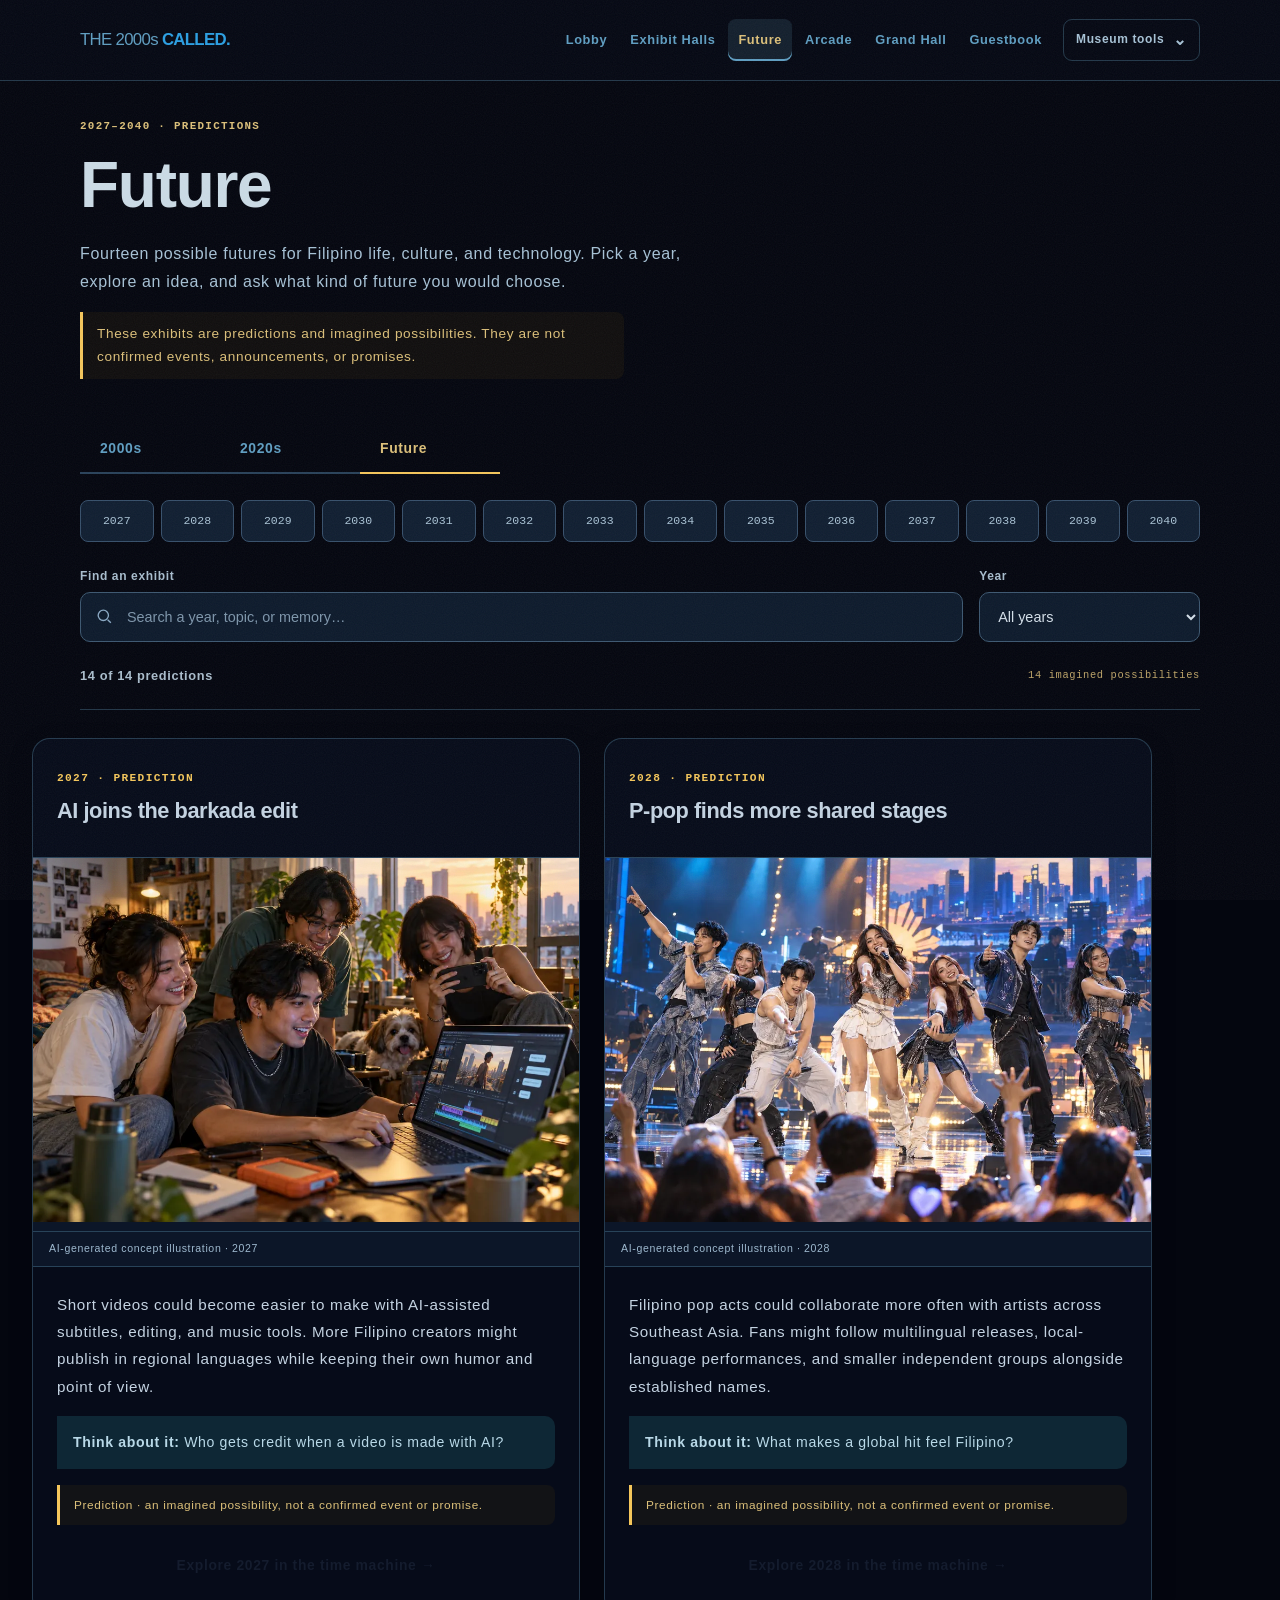
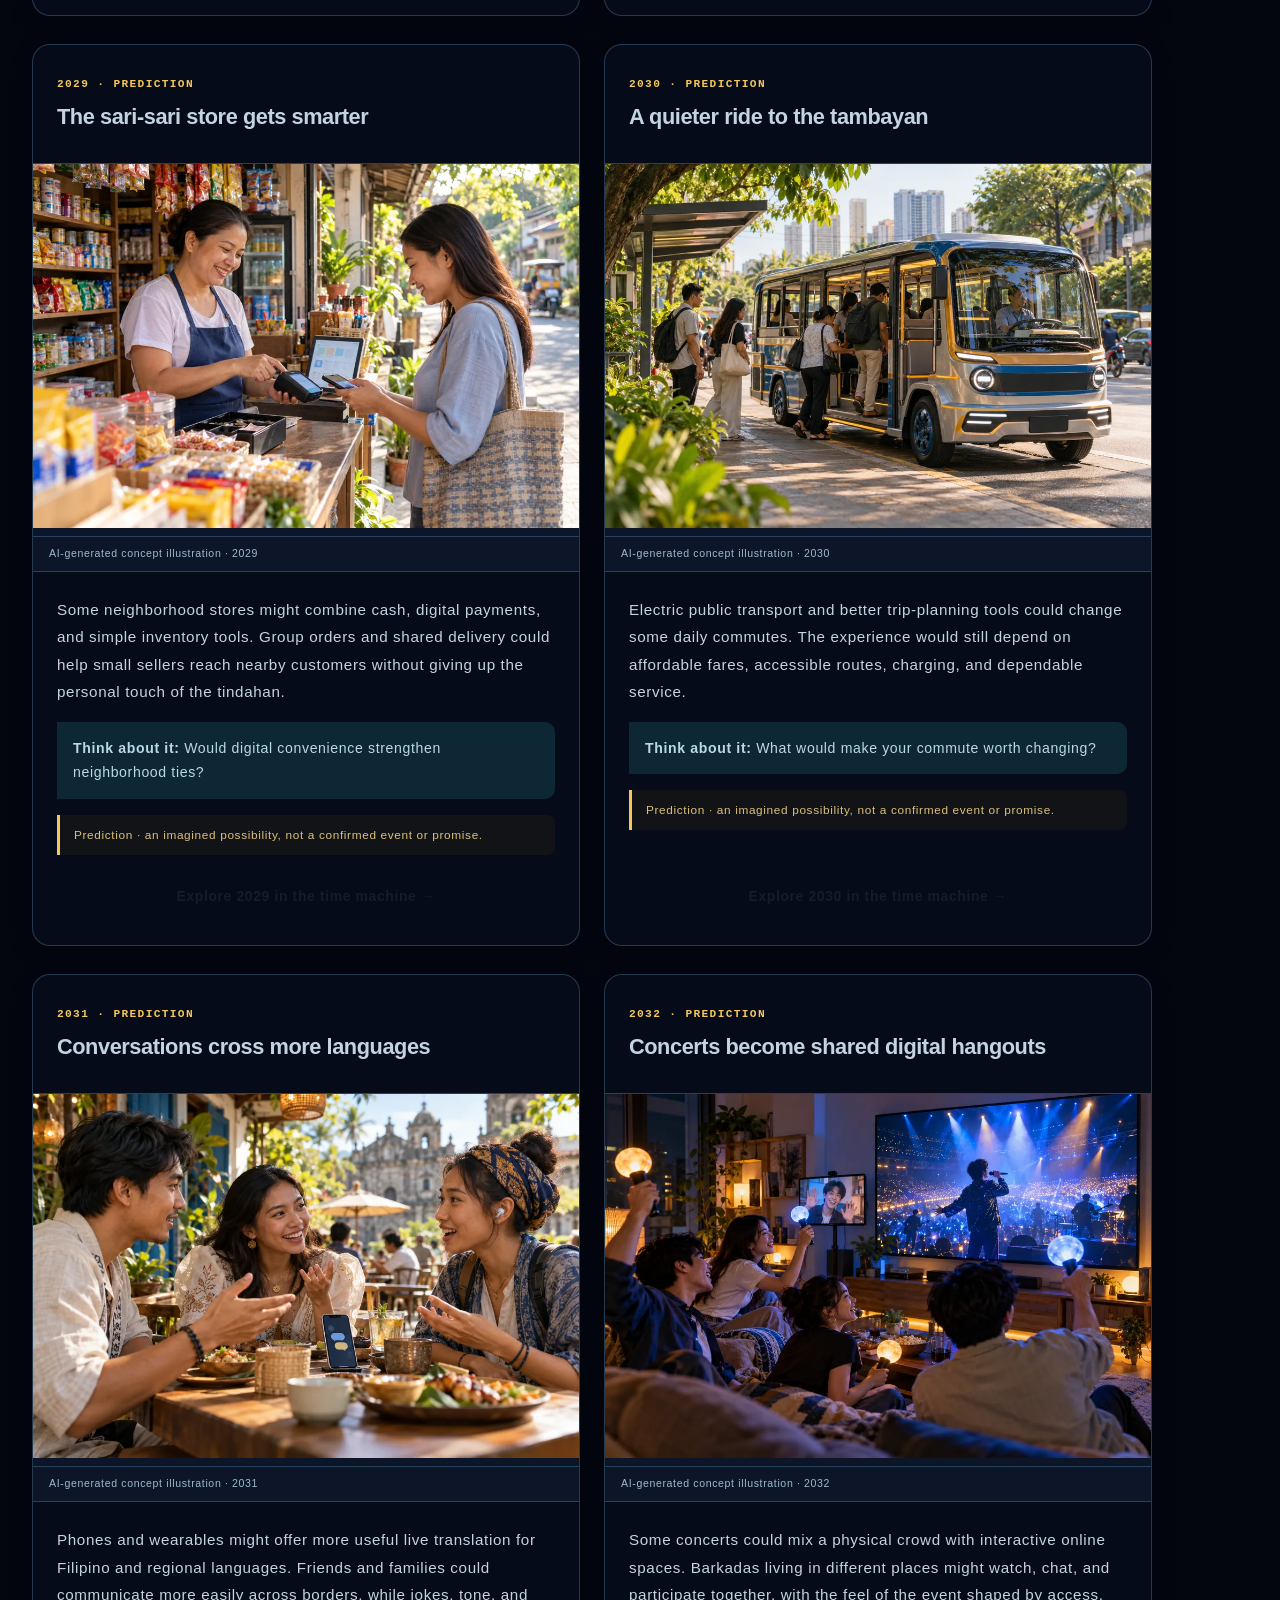
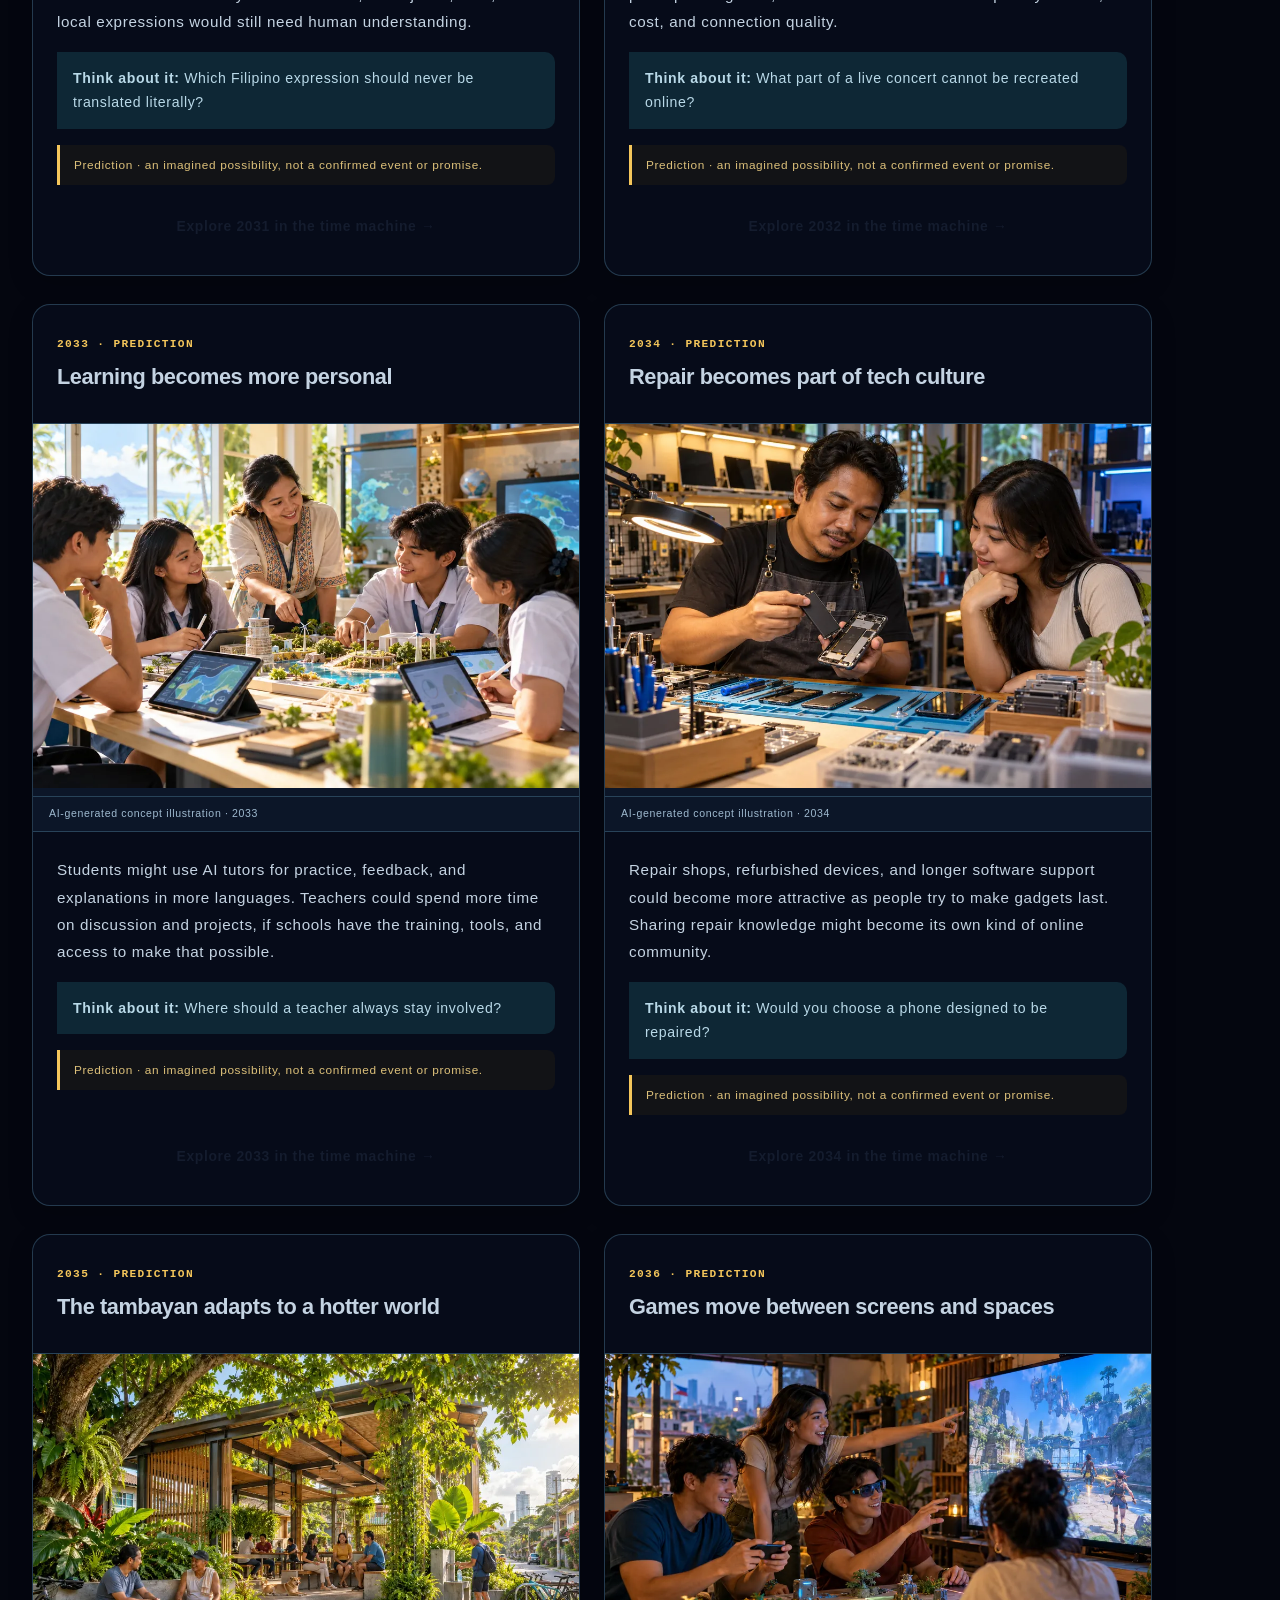
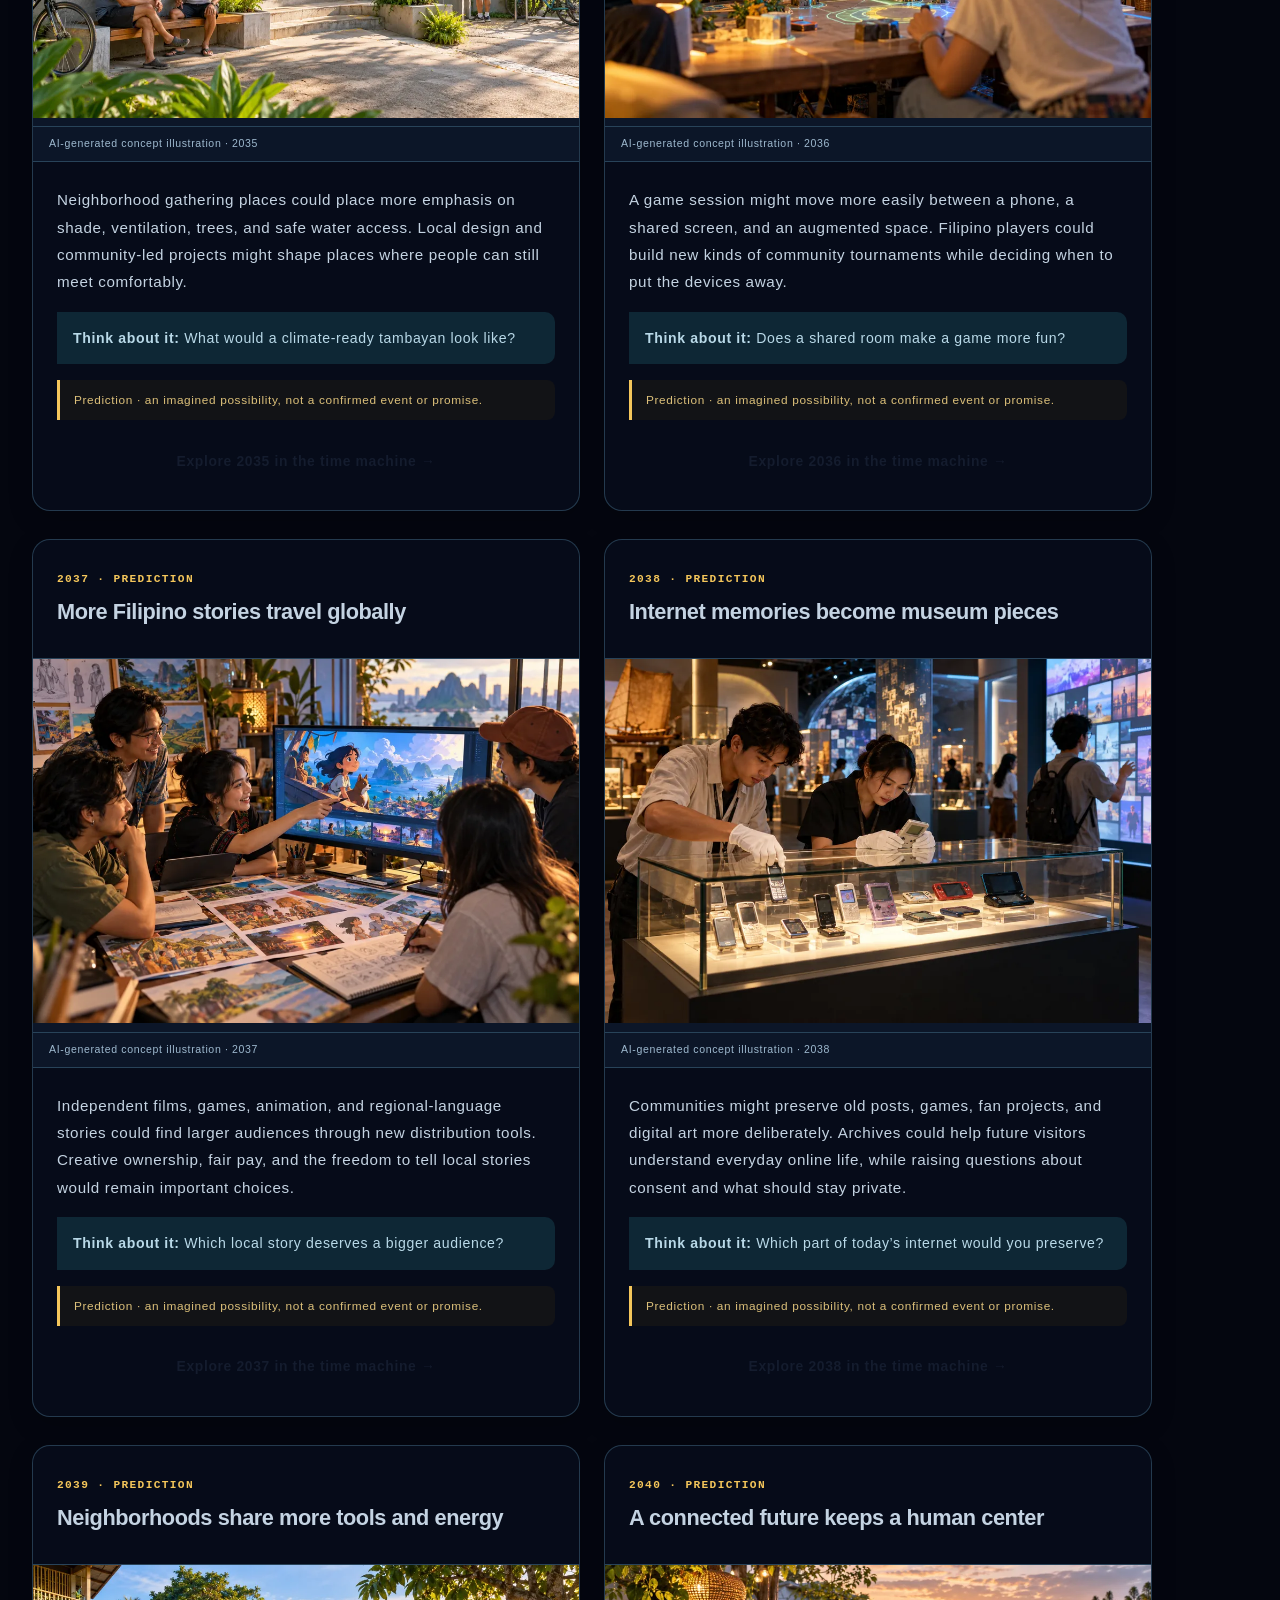
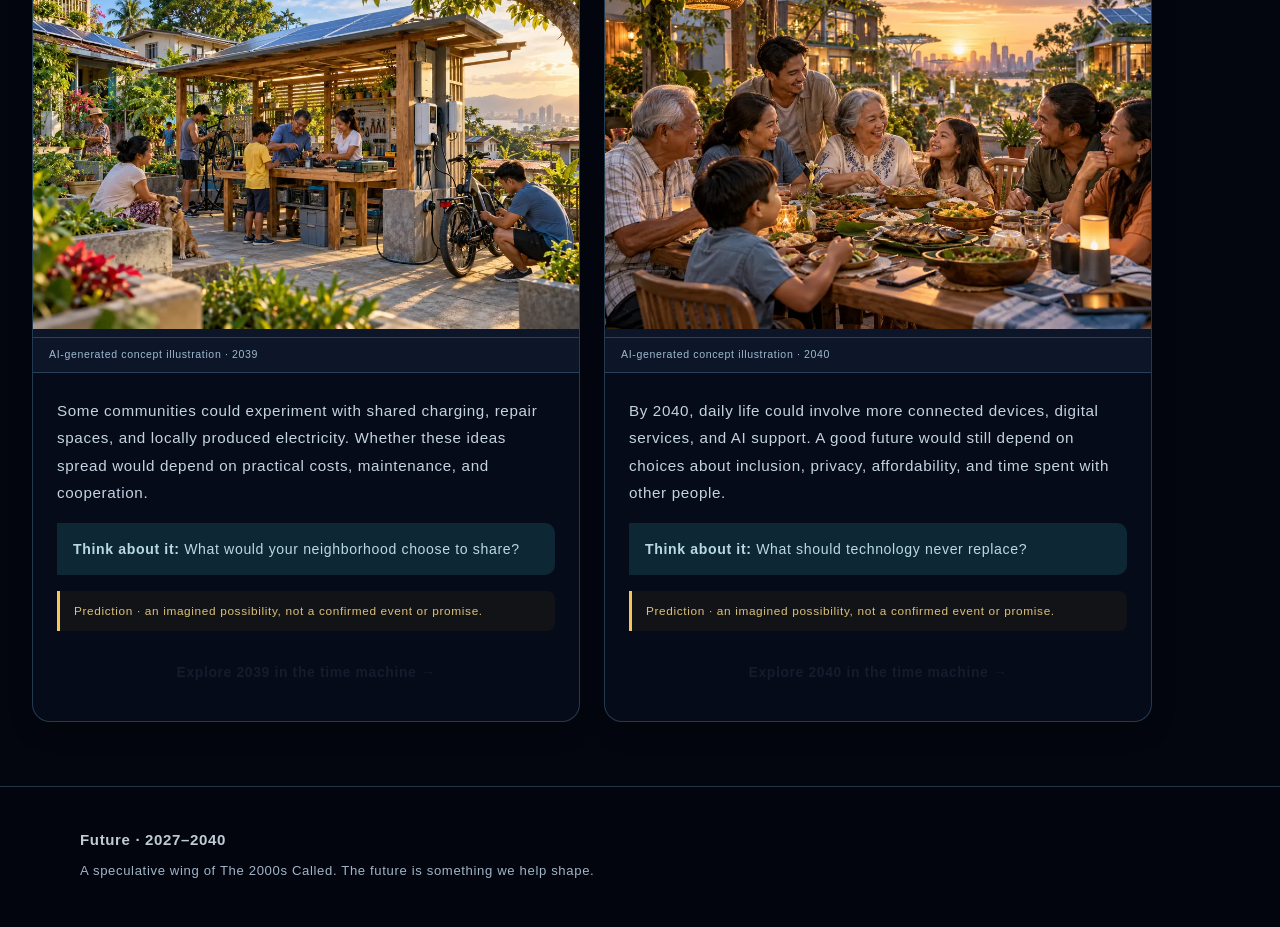
==== commit 8f450077: "Remove text shadows from all lettering; shorten menu label to Arcade" ====
--- a/exhibits-future.html
+++ b/exhibits-future.html
@@ -15,9 +15,9 @@
 <meta name="twitter:card" content="summary">
 <meta name="twitter:title" content="Future · Exhibit Halls · The 2000s Called">
 <meta name="twitter:description" content="Explore possible Filipino futures from 2027 to 2040. These exhibits are predictions, not confirmed events.">
-<link rel="stylesheet" href="museum.css?v=space2">
-<link rel="stylesheet" href="layout.css?v=dim2">
-<link rel="stylesheet" href="enhance.css?v=dim2">
+<link rel="stylesheet" href="museum.css?v=noshadow">
+<link rel="stylesheet" href="layout.css?v=noglow">
+<link rel="stylesheet" href="enhance.css?v=noglow">
 </head>
 <body class="future">
 <div class="site-dust" id="site-dust" aria-hidden="true"></div>
@@ -31,7 +31,7 @@
     <a href="index.html" id="nav-home">Lobby</a>
     <a href="exhibits.html" id="nav-archive">Exhibit Halls</a>
     <a href="exhibits-future.html" id="nav-future" aria-current="page">Future</a>
-    <a href="play.html" id="nav-play">Arcade &amp; Playground</a>
+    <a href="play.html" id="nav-play">Arcade</a>
     <a href="walk.html" id="nav-walk">Grand Hall</a>
     <a href="guestbook.html" id="nav-gb">Guestbook</a>
     <details class="museum-extras"><summary>Museum tools</summary><div class="museum-extras-panel">
@@ -57,7 +57,7 @@
 <button type="button" id="lang-toggle" hidden>TAGLISH</button>
 <div class="celebrate" id="celebrate" hidden><div class="celebrate-card"><button type="button" id="celebrate-close">Close</button></div></div>
 <script src="future.js?v=opt1"></script>
-<script src="museum.js?v=opt1"></script>
+<script src="museum.js?v=noshadow"></script>
 <script>
 (function(){
   const list=document.getElementById('future-exhibits');
--- a/museum.css
+++ b/museum.css
@@ -1,2 +1,2 @@
-:root{--ink:#0e1a2e;--muted:#5b6b82;--paper:#edf1f7;--white:#fffefa;--line:#c3ccd9;--orange:#2b9fe3;--teal:#5f9ec2;--blue:#2f6fd0;--yellow:#f4c65b;--green:#3fae6b;--shadow:0 18px 44px rgba(15,30,42,.12)}*{box-sizing:border-box}html{scroll-behavior:smooth}body{margin:0;background:var(--paper);color:var(--ink);font-family:'DM Sans',Arial,sans-serif;font-size:16px;line-height:1.55;letter-spacing:.04em}a,button{font:inherit}button{cursor:pointer}a{color:var(--blue)}a:hover{text-decoration-thickness:2px}a:focus-visible,button:focus-visible{outline:3px solid var(--orange);outline-offset:3px}button:disabled{cursor:default;opacity:.55}h1,h2,h3,h4{font-family:'Archivo Black',Impact,sans-serif;font-weight:400}.skip{position:absolute;left:12px;top:-80px;background:#fff;padding:10px;z-index:50}.skip:focus{top:12px}.shell{max-width:1380px;margin:auto;padding:0 34px}.marquee{background:linear-gradient(180deg,#c9d2da 0,#d5dde9 45%,#a9b8cf 55%,#e6ecf5 100%);color:#0e1a2e;color:var(--ink);overflow:hidden;white-space:nowrap;border-bottom:2px solid var(--ink);font-family:'Space Mono',monospace;font-size:.78rem;letter-spacing:.1em;text-transform:uppercase;font-weight:700}.marquee-inner{display:inline-block;padding:6px 0;animation:mq 30s linear infinite}.marquee-inner span{padding:0 30px}@keyframes mq{from{transform:translateX(0)}to{transform:translateX(-50%)}}.mast{background:var(--ink);color:#bfccd6;border-bottom:5px solid var(--orange)}.mast-row{display:flex;align-items:center;justify-content:space-between;gap:20px;min-height:72px;flex-wrap:wrap}.mark{text-decoration:none;color:#bfccd6;font-family:'Archivo Black',Impact,sans-serif;letter-spacing:-.045em;font-size:1.18rem}.mark b{color:var(--orange)}.mast nav{display:flex;flex-wrap:wrap;gap:20px;align-items:center}.mast nav a{color:#b1bfc6;text-decoration:none;font-size:.9rem;font-weight:700}.mast nav a:hover{text-decoration:underline}.badge{display:inline-flex;align-items:center;gap:7px;background:linear-gradient(135deg,#fff,#a9b8d0);color:#0e1a2e;padding:5px 11px;border-radius:20px;font-family:'Space Mono',monospace;font-size:.72rem;font-weight:800;letter-spacing:.06em;border:1.5px solid #0e1a2e;box-shadow:2px 2px 0 #0e1a2e}.badge.off{background:#1a2f4a;color:#8fa4b5;border-color:#2c4a6e;box-shadow:none}.badge .dot{width:8px;height:8px;border-radius:50%;background:#0e1a2e}.badge.off .dot{background:#5b7085}.counter,.eyebrow,.label,.mini-tag,.room-head span,.room-kicker,.source-tag{font-family:'Space Mono',Consolas,monospace;text-transform:uppercase;letter-spacing:.105em;font-size:.77rem;font-weight:800}.intro{background:#0e1a2e;color:#c4bda9;padding:25px 0 0;position:relative;isolation:isolate;overflow:hidden}.intro:before{content:"";position:absolute;inset:0;z-index:-1;background:radial-gradient(circle at 75% 26%,rgba(124,199,238,.14),transparent 33%),linear-gradient(135deg,transparent 0 54%,rgba(255,255,255,.035) 54% 55%,transparent 55% 100%)}.intro-grid{display:grid;grid-template-columns:1fr minmax(360px,.9fr);align-items:center;gap:15px;min-height:495px}.intro-copy{padding:30px 0 44px;position:relative;z-index:2}.intro .eyebrow{color:#5f9ec2;font-size:.77rem;margin-bottom:26px}.intro h1{font-size:clamp(3.3rem,6.2vw,6rem);line-height:.95;letter-spacing:-.055em;margin:0 0 30px;text-shadow:4px 4px 0 #1b2f4d}.intro h1 em{font-style:normal;background:linear-gradient(180deg,#c9d2da 0,#d3dbe2 30%,#a9b8d0 48%,#ccd5dc 52%,#93a5c2 75%,#c9d2da 100%);-webkit-background-clip:text;background-clip:text;color:transparent;filter:drop-shadow(3px 3px 0 #0e1a2e)}.intro .lead{font-size:clamp(1rem,1.5vw,1.26rem);max-width:570px;line-height:1.45;color:#b5c0bb;margin-bottom:27px}.hero-ticket{display:flex;align-items:center;gap:18px;color:#0e1a2e;background:#f3c75a;max-width:540px;min-height:46px;padding:7px 14px;border:1px dashed #0e1a2e;box-shadow:5px 5px 0 rgba(255,255,255,.13);font-family:'Space Mono',monospace;font-size:.71rem;letter-spacing:.045em}.hero-ticket strong{font-size:.8rem}.hero-ticket span:last-child{margin-left:auto}.cover-art{height:470px;position:relative;align-self:center}.cover-photo{margin:0;position:absolute;background:#f7f4ea;border:7px solid #f7f4ea;box-shadow:0 18px 30px rgba(0,0,0,.4);overflow:hidden}.cover-photo img{display:block;width:100%;height:100%;object-fit:cover}.cover-photo figcaption{position:absolute;bottom:0;left:0;right:0;display:flex;justify-content:space-between;gap:8px;color:#111927;background:#f7f4ea;padding:6px 5px 0;font-family:'Space Mono',monospace;font-weight:700;font-size:.63rem}.cover-photo figcaption span{color:#465868}.main-photo{width:78%;height:67%;right:3%;top:3%;transform:rotate(2deg)}.main-photo img{height:calc(100% - 28px);object-position:center 52%}.inset-photo{width:61%;height:46%;left:2%;bottom:2%;transform:rotate(-5deg)}.inset-photo img{height:calc(100% - 28px)}.cover-stamp{position:absolute;right:-2%;bottom:4%;transform:rotate(-9deg);color:#2b9fe3;font-family:'Archivo Black',Impact,sans-serif;font-size:clamp(3.3rem,7vw,6.6rem);letter-spacing:-.13em;line-height:1;text-shadow:3px 4px 0 #0e1a2e}.cover-stamp span{color:#bfccd6}.entry-bar{background:#e9ece7;color:#0e1a2e;box-shadow:0 -7px 0 #2b9fe3;display:flex;align-items:center;gap:25px;justify-content:space-between;padding:25px 32px}.entry-bar legend{font-family:'Archivo Black',Impact,sans-serif;font-size:1.04rem;margin:0 0 12px}.lens-set{border:0;padding:0;margin:0}.lens-options{display:flex;gap:9px;flex-wrap:wrap}.lens-button{min-width:145px;background:#fffefa;border:1.5px solid var(--ink);box-shadow:4px 4px 0 #0e1a2e;padding:12px 15px;line-height:1.2;text-align:left;font-weight:900;transition:transform .16s,box-shadow .16s,background .16s}.lens-button:hover{transform:translate(2px,2px);box-shadow:2px 2px 0 var(--ink)}.lens-button[aria-pressed=true]{background:var(--orange);transform:translate(4px,4px);box-shadow:0 0 0 var(--ink)}.lens-button small{display:block;font-weight:500;font-size:.75rem;margin-top:6px;color:#48565b}.route-note{color:#44535b;font-size:.88rem;margin:0 0 14px;max-width:620px}.experience{display:grid;grid-template-columns:minmax(0,1fr) 290px;gap:25px;align-items:start;padding:36px 34px 75px;max-width:1380px;margin:auto}.stage{background:#f9f8f2;border:1px solid #0e1a2e;box-shadow:12px 12px 0 #bac8c1;min-height:520px}.stage-top{background:#2f6fd0;color:#bfccd6;display:flex;justify-content:space-between;align-items:center;gap:14px;padding:15px 30px;border-bottom:5px solid #0e1a2e}.stage-top .counter{color:#d3b578}.progress{height:6px;background:#16283f;position:relative;overflow:hidden}.progress-fill{height:100%;background:var(--orange);width:0;transition:width .4s ease}.stage-content{padding:37px clamp(22px,4vw,52px) 34px}.room-kicker{color:#2f6fd0;margin:0 0 10px}.stage h2{font-size:clamp(1.85rem,3.4vw,3.1rem);letter-spacing:-.047em;line-height:1.07;margin:0 0 12px;max-width:900px}.stage .context{font-size:1.08rem;max-width:750px;margin:0 0 24px}.stage-hero{display:grid;grid-template-columns:minmax(220px,.78fr) minmax(0,1.22fr);gap:28px;margin:13px 0 23px}.stage-visual{margin:0;min-height:230px;position:relative;background:#d2d9d5;border:1px solid #0e1a2e;overflow:hidden}.stage-visual img{height:100%;width:100%;object-fit:cover;display:block}.stage-visual.camera img{object-fit:contain;background:#fff}.stage-visual figcaption{position:absolute;bottom:0;left:0;right:0;padding:9px 12px;background:rgba(16,25,39,.87);color:#bfccd6;font-size:.74rem}.stage-visual.type{display:grid;place-items:center;background:#e4b457;padding:20px;color:#172440}.stage-visual.type span{font-family:'Archivo Black',Impact,sans-serif;font-size:clamp(3.2rem,7vw,6rem);line-height:1;letter-spacing:-.09em}.stage-hero .context{margin:0;align-self:center;font-size:1.13rem;line-height:1.68}.flow{display:flex;max-width:690px;margin:16px 0 28px;border:1px solid var(--ink);background:#eef2ee;flex-wrap:wrap}.flow .flow-item{flex:1;border:0;background:0 0;padding:15px 8px;font-size:.88rem;font-weight:800;color:var(--ink);text-align:center;transition:background .18s;min-width:0}.flow .flow-item:hover{background:#d8ede8}.flow .flow-item[aria-expanded=true]{background:var(--teal)}.flow .flow-item+.flow-item{border-left:1px solid #abc6c2}.flow .arrow{flex:0 0 35px;background:var(--teal);padding:15px 2px;border-left:1px solid var(--ink);border-right:1px solid var(--ink);display:grid;place-items:center;pointer-events:none}.flow .arrow+.flow-item{border-left:0}.flow-detail{flex-basis:100%;background:#0e1a2e;color:#b3c4bd;padding:11px 15px;font-size:.83rem;border-top:1px solid var(--ink)}.flow-detail b{color:var(--teal);font-family:'Space Mono',monospace;font-size:.75rem;letter-spacing:.06em;text-transform:uppercase;display:block;margin-bottom:3px}.compare{display:grid;grid-template-columns:1fr 1fr;gap:12px;margin:0 0 22px}.compare .flip-card{background:#e8eee8;padding:20px;border:0;border-top:5px solid var(--orange);text-align:left;color:inherit;cursor:pointer;position:relative;transition:transform .18s,box-shadow .18s}.compare .flip-card:nth-child(2){border-top-color:var(--blue);background:#f3e7dc}.compare .flip-card:hover{transform:translate(-2px,-2px);box-shadow:4px 4px 0 var(--ink)}.compare .flip-card[aria-expanded=false] .flip-body{filter:blur(4px);opacity:.35;user-select:none}.compare .flip-card[aria-expanded=false]::after{content:"Click to reveal";position:absolute;right:14px;top:14px;font-family:'Space Mono',monospace;font-size:.68rem;color:var(--blue);letter-spacing:.06em;text-transform:uppercase;font-weight:700}.compare .flip-card .flip-body{transition:filter .3s,opacity .3s}.compare .label{display:block;margin-bottom:7px}.compare p{margin:0}.ask{font-weight:700;margin:0 0 20px}.source-link{display:inline-flex;align-items:center;gap:8px;font-weight:800;text-underline-offset:3px}.source-link::after{content:"↗";font-size:1.05em}.stage-actions{display:flex;flex-wrap:wrap;align-items:center;gap:10px;margin-top:31px;padding-top:22px;border-top:1px solid var(--line)}.action{border:2px solid #111927;background:#2b9fe3;color:#111927;padding:11px 18px;font-weight:800;min-height:46px;box-shadow:3px 3px 0 #111927}.action:hover{background:#f4c65b}.action.secondary{background:#f9f8f2}.text-link{background:0 0;border:0;text-decoration:underline;padding:9px;color:var(--blue);font-weight:700}.kbd-hint{margin-left:auto;font-family:'Space Mono',monospace;font-size:.7rem;color:var(--muted)}.kbd-hint kbd{background:#e7ede8;border:1px solid #b8c4c0;border-radius:3px;padding:2px 6px;font-size:.72rem}.mini-game{margin:28px 0 8px;background:#0e1a2e;color:#b3c4bd;border:1px solid #0e1a2e;box-shadow:0 12px 30px rgba(14,26,46,.35);border-radius:10px;overflow:hidden}.mini-head{display:flex;justify-content:space-between;align-items:center;gap:14px;background:#2f6fd0;color:#bfccd6;padding:12px 20px;border-bottom:4px solid #0e1a2e;flex-wrap:wrap}.mini-head h3{font-size:1.05rem;margin:0;color:#bfccd6}.mini-head .mini-tag{color:#d3b578}.mini-body{padding:20px 22px 22px;min-height:140px}.mini-intro{color:#b9c8ca;font-size:.93rem;margin:0 0 16px;max-width:640px}.mini-start{background:#2b9fe3;color:#0e1a2e;border:2px solid #0e1a2e;border-radius:8px;box-shadow:0 4px 14px rgba(43,159,227,.45);padding:11px 20px;font-weight:900;font-family:'Archivo Black',Impact,sans-serif}.mini-start:hover{background:#f4c65b}.mini-stage{display:none}.mini-stage.active{display:block}.mini-result{display:none}.mini-result.active{display:block}.mini-result .stamp-earned{display:inline-block;font-family:'Archivo Black',Impact,sans-serif;font-size:1.4rem;background:#f4c65b;color:#0e1a2e;padding:10px 18px;border:2px dashed #0e1a2e;transform:rotate(-4deg);margin-bottom:14px;box-shadow:3px 3px 0 rgba(0,0,0,.35)}.mini-msg{color:#b3c4bd;margin:0 0 14px;font-size:.98rem}.mini-msg.bad{color:#ffb0a0}.mini-again{background:0 0;color:#5f9ec2;border:1.5px solid #5f9ec2;padding:9px 16px;font-weight:800}.mini-again:hover{background:rgba(134,223,211,.12)}.mini-hud{display:flex;gap:16px;flex-wrap:wrap;margin-bottom:14px;font-family:'Space Mono',monospace;font-size:.78rem;color:#d3b578;letter-spacing:.05em;text-transform:uppercase;font-weight:700}.mini-hud span{background:#14273f;padding:5px 10px;border:1px solid #37506b}.compose-box{width:100%;background:#0b1420;color:#5f9ec2;border:1px solid #37506b;padding:14px;font-family:'Space Mono',monospace;font-size:1rem;min-height:80px;resize:vertical}.compose-count{font-family:'Space Mono',monospace;font-size:.8rem;color:#d3b578;margin-top:8px}.compose-count.over{color:#ff7952;font-weight:800}.transfer-grid{display:grid;grid-template-columns:repeat(3,1fr);gap:10px}.transfer-btn{background:#14273f;border:1.5px solid #2c4a6e;color:#b3c4bd;padding:16px 10px;font-weight:800;font-size:.85rem;text-align:center;transition:transform .15s,border-color .15s}.transfer-btn:hover{transform:translateY(-2px);border-color:#5f9ec2}.transfer-btn.correct{background:#2f7a4a;border-color:#5f9ec2}.transfer-btn.wrong{background:#7a2f2f;border-color:#ff7952}.top8-list{list-style:none;padding:0;margin:0 0 14px}.top8-list li{display:flex;align-items:center;gap:10px;background:#14273f;padding:9px 12px;margin-bottom:6px;border:1px solid #2c4a6e}.top8-list li .t8-name{flex:1;font-weight:700;color:#b3c4bd}.top8-list li button{background:#243a52;color:#bfccd6;border:1px solid #2c4a6e;padding:4px 10px;font-weight:800}.top8-list li button:hover{background:#2f6fd0}.clock-pick{display:grid;grid-template-columns:repeat(4,1fr);gap:8px;margin-top:12px}.clock-btn{background:#14273f;border:1.5px solid #2c4a6e;color:#bfccd6;padding:14px 6px;font-family:'Space Mono',monospace;font-weight:800;font-size:.9rem}.clock-btn:hover{border-color:#5f9ec2}.clock-btn.correct{background:#2f7a4a;border-color:#5f9ec2}.clock-btn.wrong{background:#7a2f2f;border-color:#ff7952}.sleepy-wrap{position:relative;height:60px;background:#0b1420;border:1px solid #37506b;overflow:hidden;margin-bottom:14px}.sleepy-fill{position:absolute;inset:0 auto 0 0;background:linear-gradient(90deg,#3fae6b,#f4c65b,#ff7952);width:0;transition:width .2s linear}.sleepy-label{position:absolute;inset:0;display:flex;align-items:center;justify-content:center;font-family:'Space Mono',monospace;font-weight:800;color:#bfccd6;letter-spacing:.1em;text-transform:uppercase;font-size:.85rem;text-shadow:0 2px 4px rgba(0,0,0,.6)}.coffee-btn{background:#f4c65b;color:#0e1a2e;border:2px solid #0e1a2e;box-shadow:3px 3px 0 #fffefa;padding:14px 28px;font-weight:900;font-family:'Archivo Black',Impact,sans-serif;font-size:1rem}.coffee-btn:hover{background:#2b9fe3}.tv-slots{display:grid;grid-template-columns:repeat(2,1fr);gap:8px;margin-top:12px}.tv-slot{background:#14273f;border:1.5px solid #2c4a6e;color:#bfccd6;padding:12px;text-align:left;font-weight:700}.tv-slot small{display:block;color:#9eb5bd;font-family:'Space Mono',monospace;font-size:.7rem;margin-top:4px;letter-spacing:.05em}.tv-slot:hover{border-color:#5f9ec2}.tv-slot.correct{background:#2f7a4a}.tv-slot.wrong{background:#7a2f2f}.park-grid{display:grid;grid-template-columns:repeat(5,1fr);gap:6px;margin-top:12px}.park-seat{aspect-ratio:1;background:#14273f;border:1px solid #2c4a6e;color:#5b7085;font-size:1.3rem;display:grid;place-items:center;cursor:pointer;transition:background .15s}.park-seat:hover{background:#243a52}.park-seat.filled{background:#3fae6b;color:#bfccd6}.fountain-match{display:grid;grid-template-columns:1fr 1fr;gap:16px;margin-top:12px}.fountain-friends{display:grid;gap:8px}.friend-chip{background:#14273f;border:1.5px solid #2c4a6e;color:#b3c4bd;padding:11px 14px;text-align:left;font-weight:700}.friend-chip.active{border-color:#f4c65b;background:#2a3a52}.friend-chip.done{background:#2f7a4a;border-color:#5f9ec2;color:#bfccd6}.landmarks{display:grid;gap:8px}.landmark-btn{background:#14273f;border:1.5px solid #2c4a6e;color:#bfccd6;padding:14px;font-weight:800;text-align:left}.landmark-btn:hover{border-color:#5f9ec2}.rent-tasks{display:grid;gap:8px;margin-top:12px}.rent-task{display:flex;justify-content:space-between;align-items:center;gap:14px;background:#14273f;border:1px solid #2c4a6e;padding:11px 14px}.rent-task .rt-name{color:#b3c4bd;font-weight:700;flex:1}.rent-task .rt-cost{font-family:'Space Mono',monospace;color:#d3b578;font-weight:800}.rent-task .rt-btn{background:#243a52;border:1px solid #5f9ec2;color:#5f9ec2;padding:6px 14px;font-weight:800}.rent-task.done{background:#2f7a4a}.rent-task.done .rt-btn{background:#0b1420;color:#5f9ec2}.side{position:sticky;top:20px;background:#0e1a2e;color:#b7c8c0;padding:25px;box-shadow:0 10px 26px rgba(14,26,46,.35);border-radius:10px}.side h3{font-size:1.15rem;margin:0 0 8px;color:#bfccd6}.side p{font-size:.88rem;margin:0 0 15px;color:#b9c8ca}.route-list{list-style:none;padding:0;margin:0}.route-list li+li{border-top:1px solid #536577}.route-list button{width:100%;padding:13px 4px;background:0 0;border:0;text-align:left;color:#bfc6bb}.route-list button[aria-current=step]{font-weight:900;color:#ffb36c}.route-list button span{display:block;font-family:'Space Mono',monospace;font-size:.72rem;color:#9eb5bd;letter-spacing:.08em}.side .browse-side{display:block;margin-top:18px;font-weight:800;color:#5f9ec2}.stamp-bar{display:flex;gap:5px;flex-wrap:wrap;margin-top:16px;padding-top:14px;border-top:1px solid #536577}.stamp-bar .s{width:24px;height:24px;border-radius:50%;background:#1a2f4a;border:1px solid #4a6076;display:grid;place-items:center;font-size:.75rem;color:#5b7085}.stamp-bar .s.got{background:#f4c65b;color:#0e1a2e;border-color:#f4c65b;font-size:.85rem}.recap-intro{font-size:1.1rem;max-width:720px}.recap-list{display:grid;grid-template-columns:repeat(3,1fr);gap:11px;margin:22px 0}.recap-list div{border:1px solid var(--ink);padding:15px;background:#f0f9f7}.recap-list strong{display:block;font-size:.9rem;margin-bottom:6px}.recap-list p{margin:0;font-size:.91rem}.recap-question{padding:17px;background:#fbe6da;border-left:4px solid var(--orange);font-weight:800;margin:0 0 22px}.quiz{background:#0e1a2e;color:#b7c8c0;padding:22px 24px;border-left:5px solid var(--orange);margin:0 0 22px}.quiz h3{margin:0 0 6px;font-size:1.2rem;color:#bfccd6}.quiz p.q-intro{margin:0 0 18px;color:#b9c8ca;font-size:.93rem}.quiz-options{display:grid;gap:10px;margin-bottom:14px}.quiz-option{display:flex;align-items:center;gap:14px;background:#14273f;border:1.5px solid #2c4a6e;color:#b7c8c0;padding:13px 16px;text-align:left;font-size:.95rem;font-weight:600;cursor:pointer;transition:background .18s,border-color .18s;position:relative;overflow:hidden}.quiz-option:hover:not(:disabled){background:#243a52;border-color:var(--teal)}.quiz-option .vote-bar{position:absolute;inset:0;background:linear-gradient(90deg,rgba(119,216,208,.22),rgba(119,216,208,.06));width:0;transition:width .6s ease;z-index:0}.quiz-option .opt-label,.quiz-option .opt-pct{position:relative;z-index:1}.quiz-option .opt-pct{margin-left:auto;font-family:'Space Mono',monospace;font-size:.83rem;color:#d3b578;font-weight:700;opacity:0;transition:opacity .3s}.quiz-option.answered .opt-pct{opacity:1}.quiz-option[aria-pressed=true]{border-color:var(--orange);background:#2c2a35}.quiz-option:disabled{cursor:default}.quiz-result{font-size:.9rem;color:#b9c8ca;margin:0;font-style:italic}.quiz-reset{background:0 0;border:1px solid #6b7d90;color:#b9c8ca;padding:6px 12px;font-size:.8rem;font-weight:600;margin-top:14px;cursor:pointer}.quiz-reset:hover{border-color:var(--orange);color:#bfccd6}.break{height:12px;background:repeating-linear-gradient(90deg,var(--orange) 0 14px,var(--ink) 14px 28px,var(--teal) 28px 42px);margin-bottom:38px}.archive{padding:0 34px 62px;max-width:1380px;margin:auto}.section-heading{display:flex;justify-content:space-between;align-items:end;gap:20px;border-bottom:4px solid var(--ink);padding-bottom:18px;margin-bottom:20px;flex-wrap:wrap}.section-heading h2{font-size:clamp(2rem,4vw,3.6rem);line-height:1;letter-spacing:-.055em;margin:0}.section-heading p{max-width:510px;margin:0}.room{padding:31px 0 38px;border-bottom:1px solid var(--line);scroll-margin-top:90px}.room-head{display:flex;align-items:baseline;gap:12px;margin-bottom:16px}.room-head span{color:#2f6fd0}.room h3{margin:0;font-size:1.35rem}.cards{display:grid;grid-template-columns:repeat(3,minmax(0,1fr));gap:14px}.card{background:#f9f8f2;border:1px solid var(--ink);box-shadow:5px 5px 0 #cbd1c9;display:flex;flex-direction:column;scroll-margin-top:90px}.card-body{padding:19px 21px 24px;display:flex;flex-direction:column;flex:1}.card .source-tag{color:var(--blue);margin:0 0 12px}.card h4{font-size:1.28rem;line-height:1.17;margin:0 0 9px}.card p{margin:0 0 14px}.card .mini-flow{font-family:'Space Mono',monospace;background:#e5f2ee;border-left:3px solid var(--teal);padding:10px;margin-top:auto;margin-bottom:15px;font-size:.82rem}.card .source-link{font-size:.88rem}.card-media{margin:0;height:185px;background:#132038;position:relative;overflow:hidden}.card-media img{display:block;width:100%;height:100%;object-fit:cover}.card-media.camera img{object-fit:contain;background:#fff}.card-media figcaption{position:absolute;bottom:0;left:0;right:0;background:rgba(16,25,39,.9);color:#bfccd6;font-size:.72rem;padding:6px 10px}.card-media.text-only{display:grid;place-items:center;background:#2f48ab;color:#bccabf}.card-media.text-only strong{font-family:'Archivo Black',Impact,sans-serif;font-size:clamp(3rem,5vw,5rem);letter-spacing:-.09em;line-height:1}.card-stamp{position:absolute;top:10px;right:10px;width:34px;height:34px;border-radius:50%;background:#f4c65b;color:#0e1a2e;display:grid;place-items:center;font-size:1.1rem;border:2px solid #0e1a2e;opacity:0;transform:scale(.5) rotate(-15deg);transition:opacity .3s,transform .3s}.card-stamp.got{opacity:1;transform:scale(1) rotate(-8deg)}.guestbook{background:#0e1a2e;color:#b7c8c0;padding:44px 34px}.guestbook-inner{max-width:1380px;margin:auto}.guestbook h2{font-size:clamp(1.8rem,3.4vw,2.8rem);letter-spacing:-.045em;color:#bfccd6;margin:0 0 8px}.guestbook p.gb-intro{color:#b9c8ca;margin:0 0 22px;max-width:600px}.gb-form{display:grid;gap:10px;grid-template-columns:1fr 1fr;margin-bottom:22px}.gb-form input,.gb-form textarea{background:#14273f;border:1.5px solid #2c4a6e;color:#b7c8c0;padding:11px 14px;font-family:'DM Sans',sans-serif;font-size:16px}.gb-form textarea{grid-column:1/-1;min-height:70px;resize:vertical}.gb-form button{grid-column:1/-1;justify-self:start;background:#2b9fe3;color:#0e1a2e;border:2px solid #0e1a2e;box-shadow:3px 3px 0 #fffefa;padding:11px 20px;font-weight:900;font-family:'Archivo Black',Impact,sans-serif}.gb-form button:hover{background:#f4c65b}.gb-entries{display:grid;gap:10px;max-height:340px;overflow-y:auto;padding-right:6px}.gb-entry{background:#14273f;border-left:4px solid var(--teal);padding:12px 16px}.gb-entry .gb-who{font-family:'Space Mono',monospace;font-size:.78rem;color:#d3b578;font-weight:800;margin-bottom:4px;letter-spacing:.05em}.gb-entry .gb-msg{color:#b3c4bd;margin:0;font-size:.92rem;line-height:1.5}.gb-empty{color:#6b7d90;font-style:italic;font-size:.9rem}.foot{background:#0e1a2e;color:#dbe8e7;padding:34px 34px;border-top:6px solid #2b9fe3}.foot-grid{display:flex;justify-content:space-between;gap:30px;flex-wrap:wrap;max-width:1380px;margin:auto}.foot-grid>div{flex:1;min-width:300px}.foot strong{color:#bfccd6}.foot p{margin:5px 0;max-width:600px;font-size:.9rem;line-height:1.6}.foot a{color:var(--teal)}@media(max-width:1100px){.intro-grid{grid-template-columns:1fr .82fr;min-height:430px}.cover-art{height:390px}.entry-hint{display:none}}@media(max-width:900px){.intro-grid{grid-template-columns:1fr}.cover-art{height:280px}.experience{grid-template-columns:1fr;padding:20px 20px 60px}.side{position:static;order:-1;box-shadow:none}.side .browse-side,.side .stamp-bar,.side h3,.side p{display:none}.route-list{display:grid;grid-template-columns:repeat(3,1fr);gap:8px}.route-list li+li{border:0}.route-list button{border:1px solid #647787;padding:10px}.stage-hero{grid-template-columns:1fr}.cards{grid-template-columns:repeat(2,minmax(0,1fr))}.gb-form{grid-template-columns:1fr}}@media(max-width:620px){.shell{padding:0 18px}.mast-row{gap:11px}.mast nav{gap:11px}.mast nav a{font-size:.81rem}.intro-grid{display:flex;flex-direction:column;min-height:0}.intro-copy{padding:27px 0 6px}.intro h1{font-size:clamp(2.7rem,10vw,4.4rem)}.hero-ticket{display:none}.cover-art{width:100%;height:165px;margin-bottom:18px}.lens-options{display:grid;grid-template-columns:repeat(3,1fr);gap:6px}.lens-button{padding:10px 9px;min-width:0;font-size:.85rem}.entry-bar{padding:17px 14px;margin:0 -18px;display:block}.experience{padding:15px 18px 48px}.route-list button{font-size:.74rem}.stage-top{padding:12px 18px}.stage-content{padding:23px 18px}.stage h2{font-size:clamp(1.85rem,8vw,2.7rem)}.compare{grid-template-columns:1fr}.recap-list{grid-template-columns:1fr}.cards{grid-template-columns:1fr}.kbd-hint{display:none}.quiz{padding:18px 16px}.fountain-match{grid-template-columns:1fr}.park-grid{grid-template-columns:repeat(5,1fr)}.gb-form{grid-template-columns:1fr}.guestbook{padding:32px 18px}.archive{padding:0 18px 62px}.foot{padding:34px 18px}}@media(prefers-reduced-motion:reduce){html{scroll-behavior:auto}.marquee-inner{animation:none}.progress-fill{transition:none}}.arcade{padding:0 34px 70px;max-width:1380px;margin:auto}.arc-grid{display:grid;grid-template-columns:1fr 1fr;gap:28px}.arc-card{background:#0e1a2e;color:#b3c4bd;border:1px solid #0e1a2e;box-shadow:0 12px 30px rgba(14,26,46,.28);border-radius:10px}.arc-body{padding:20px 22px 24px}.arc-body>p{color:#b9c8ca;font-size:.93rem;margin:0 0 14px;max-width:520px}.lcd{background:#b5cc7a;color:#1e2b12;border:6px solid #1a2f4a;font-family:'Space Mono',monospace}#snk{display:block;width:100%;max-width:320px;aspect-ratio:4/3;touch-action:none;image-rendering:pixelated}#snk:focus-visible{outline:3px solid var(--orange);outline-offset:3px}.arc-row{display:flex;flex-direction:column;align-items:center;margin-top:14px}.arc-row>div:last-child{display:flex;flex-direction:column;align-items:center;gap:8px;margin-top:12px}.dpad{display:grid;grid-template-columns:repeat(3,56px);grid-auto-rows:52px;gap:6px;justify-content:center}.dpad button,.t9-ctl button,.t9-pad button{background:#14273f;border:1.5px solid #2c4a6e;color:#bfccd6;font-weight:800;min-height:44px}.dpad button:active,.t9-pad button:active{background:#2f6fd0}.dpad [data-k=ArrowUp]{grid-column:2;grid-row:1}.dpad [data-k=ArrowLeft]{grid-column:1;grid-row:2}.dpad [data-k=ArrowDown]{grid-column:2;grid-row:2}.dpad [data-k=ArrowRight]{grid-column:3;grid-row:2}.arc-hud{display:flex;gap:10px;flex-wrap:wrap;margin-top:14px}.t9-screen{padding:12px 14px;min-height:96px;font-size:1.05rem;word-break:break-all}.t9-screen small{display:block;font-size:.72rem;opacity:.75;margin-bottom:4px}.t9-pad{display:grid;grid-template-columns:repeat(3,1fr);gap:8px;margin:12px 0;max-width:340px}.t9-pad button{display:flex;flex-direction:column;align-items:center;padding:8px 4px}.t9-pad small{font-family:'Space Mono',monospace;color:#d3b578;font-size:.7rem}.t9-ctl{display:flex;gap:8px;flex-wrap:wrap}.t9-ctl button{padding:0 16px}.pass-card{grid-column:1/-1;display:flex;align-items:center;gap:24px;flex-wrap:wrap;background:#f9f8f2;color:var(--ink);border:2px dashed var(--ink);padding:22px 26px;box-shadow:none}.pass-card strong{font-family:'Archivo Black',Impact,sans-serif;font-size:2rem;letter-spacing:-.05em}.pass-card p{margin:0;flex:1;min-width:220px}.pass-card.done{background:#f4c65b;transform:rotate(-.6deg)}@media(max-width:900px){.arc-grid{grid-template-columns:1fr}.arcade{padding:0 20px 50px}}.badge{cursor:pointer}span.badge{cursor:default}html.nokia body>*{filter:grayscale(1) sepia(1) hue-rotate(38deg) saturate(2.4)}#lcd-toggle[aria-pressed=true]{background:#b5cc7a;color:#1e2b12}.mem-card{grid-column:1/-1}.mem-wrap{display:flex;gap:26px;flex-wrap:wrap;align-items:center;justify-content:center}.mem-grid{display:grid;grid-template-columns:repeat(4,76px);gap:8px}.mem{width:76px;height:76px;font-size:1.9rem;background:#14273f;border:1.5px solid #2c4a6e;color:transparent;transition:background .15s}.mem:hover:not(:disabled){border-color:#5f9ec2}.mem.ok,.mem.up{color:#0e1a2e}.mem.up{background:#f4c65b}.mem.ok{background:#3fae6b}.mem:disabled{opacity:1}.mem-side{flex:1;min-width:230px}.mem-side p{color:#b9c8ca;margin:0 0 12px}.mem-side .mini-hud{margin-top:6px}#mem-note{color:#d3b578;min-height:3em;font-weight:700}@media(max-width:420px){.mem-grid{grid-template-columns:repeat(4,1fr);width:100%}.mem{width:100%;height:auto;aspect-ratio:1}}::selection{background:#ff7952;color:#0e1a2e}.grain{position:fixed;inset:0;z-index:9500;pointer-events:none;opacity:.055;background-image:url("data:image/svg+xml,%3Csvg xmlns='http://www.w3.org/2000/svg' width='140' height='140'%3E%3Cfilter id='n'%3E%3CfeTurbulence type='fractalNoise' baseFrequency='0.9' numOctaves='2'/%3E%3C/filter%3E%3Crect width='140' height='140' filter='url(%23n)'/%3E%3C/svg%3E")}#confetti-canvas{position:fixed;inset:0;width:100%;height:100%;pointer-events:none;z-index:10002}.blobs{position:absolute;inset:0;overflow:hidden;pointer-events:none;z-index:0}.blobs span{position:absolute;border-radius:50%;filter:blur(70px);opacity:.5}.blobs .b1{width:430px;height:430px;background:#405ed2;top:-130px;left:-110px;animation:drift1 16s ease-in-out infinite alternate}.blobs .b2{width:370px;height:370px;background:#ff7952;bottom:-150px;right:6%;animation:drift2 21s ease-in-out infinite alternate}.blobs .b3{width:290px;height:290px;background:#77d8d0;top:28%;left:44%;opacity:.26;animation:drift1 25s ease-in-out infinite alternate-reverse}@keyframes drift1{from{transform:translate(0,0) scale(1)}to{transform:translate(64px,42px) scale(1.12)}}@keyframes drift2{from{transform:translate(0,0) scale(1.06)}to{transform:translate(-72px,-34px) scale(.94)}}.intro .shell{position:relative;z-index:1}.intro h1{animation:heroin .9s cubic-bezier(.22,.61,.36,1) both}.intro .eyebrow{animation:heroin .9s .05s cubic-bezier(.22,.61,.36,1) both}.intro .lead{animation:heroin .9s .12s cubic-bezier(.22,.61,.36,1) both}@keyframes heroin{from{opacity:0;transform:translateY(26px)}to{opacity:1;transform:none}}.marquee:hover .marquee-inner{animation-play-state:paused}.reveal{opacity:0;transform:translateY(28px);transition:opacity .7s ease,transform .75s cubic-bezier(.22,.61,.36,1)}.reveal.revealed{opacity:1;transform:none}.action{transition:transform .15s ease,box-shadow .15s ease,background .15s ease}.action:hover{transform:translate(-1px,-1px);box-shadow:4px 4px 0 #111927}.action:active{transform:translate(2px,2px);box-shadow:1px 1px 0 #111927}.lens-button:active{transform:translate(4px,4px)!important;box-shadow:0 0 0 var(--ink)!important}.card{transition:transform .2s ease,box-shadow .2s ease}.card:hover{transform:translate(-2px,-3px);box-shadow:8px 9px 0 #cbd1c9}.arc-card{transition:transform .2s ease,box-shadow .2s ease}.arc-card:hover{transform:translateY(-3px)}.stage-content.stage-enter{animation:stagein .45s cubic-bezier(.22,.61,.36,1)}@keyframes stagein{from{opacity:0;transform:translateY(20px)}to{opacity:1;transform:none}}.progress-fill{background:linear-gradient(90deg,var(--orange),#f4c65b)}.step-dots{display:flex;gap:8px;padding:10px 30px;background:#2a3f9e;border-bottom:5px solid #0e1a2e}.sdot{width:26px;height:6px;border-radius:3px;background:rgba(255,255,255,.28);transition:background .3s,width .3s}.sdot.on{background:#f4c65b;width:42px}.compare{perspective:1400px}.compare .flip-card{background:0 0;border:0;padding:0;min-height:176px;text-align:left;color:inherit;cursor:pointer;box-shadow:none}.compare .flip-card:nth-child(2){background:0 0}.compare .flip-card:hover{transform:none;box-shadow:none}.compare .flip-inner{display:block;position:relative;min-height:176px;transform-style:preserve-3d;transition:transform .65s cubic-bezier(.35,.1,.25,1)}.compare .flip-card[aria-expanded=true] .flip-inner{transform:rotateY(180deg)}.compare .flip-face{display:block;min-height:176px;padding:20px;backface-visibility:hidden;-webkit-backface-visibility:hidden;border-top:5px solid var(--orange);background:#e8eee8;box-shadow:5px 5px 0 rgba(16,25,39,.12)}.compare .flip-card:nth-child(2) .flip-face{border-top-color:var(--blue);background:#f3e7dc}.compare .flip-back{position:absolute;inset:0;transform:rotateY(180deg);overflow:auto}.compare .flip-hint{display:inline-block;margin-top:12px;font-family:'Space Mono',monospace;font-size:.68rem;letter-spacing:.06em;text-transform:uppercase;font-weight:700;color:var(--blue);border:1.5px dashed var(--blue);padding:6px 10px;border-radius:20px}.compare .flip-card[aria-expanded]::after{content:none}.compare .flip-card[aria-expanded=false] .flip-body{filter:none;opacity:1;user-select:text}.compare .flip-card .flip-body{transition:none}.flow{border-radius:14px;overflow:hidden}.flow .flow-item{transition:background .18s,transform .18s}.flow .flow-item:hover{transform:translateY(-2px)}.flow-detail{animation:flowin .35s ease}@keyframes flowin{from{opacity:0;transform:translateY(-6px)}to{opacity:1;transform:none}}@keyframes stamppop{0%{transform:scale(.3) rotate(-30deg)}60%{transform:scale(1.28) rotate(8deg)}100%{transform:scale(1) rotate(-8deg)}}.stamp-bar .s.pop{animation:stamppop .55s cubic-bezier(.34,1.56,.64,1)}.card-stamp.pop{animation:stamppop .55s cubic-bezier(.34,1.56,.64,1)}.mini-result .stamp-earned{animation:stampin .6s cubic-bezier(.34,1.56,.64,1)}@keyframes stampin{from{opacity:0;transform:scale(.3) rotate(-20deg)}to{opacity:1;transform:scale(1) rotate(-4deg)}}@keyframes shake{0%,100%{transform:translateX(0)}20%{transform:translateX(-9px)}40%{transform:translateX(8px)}60%{transform:translateX(-6px)}80%{transform:translateX(5px)}}.mini-game.shake{animation:shake .45s ease}@keyframes winflash{0%{box-shadow:0 12px 30px rgba(14,26,46,.35)}50%{box-shadow:0 12px 30px rgba(14,26,46,.35),0 0 36px rgba(244,198,91,0.4)}100%{box-shadow:0 12px 30px rgba(14,26,46,.35)}}.mini-game.won{animation:winflash .8s ease}.mini-hud .bump{display:inline-block;animation:bump .3s ease}@keyframes bump{50%{transform:scale(1.28);background:#f4c65b;color:#0e1a2e}}#snk.dead{filter:brightness(.55) sepia(1) hue-rotate(-50deg) saturate(2)}.t9-pad button.tap{animation:keypop .16s ease}@keyframes keypop{50%{transform:scale(1.2);background:#2f6fd0}}.mem{transition:transform .3s cubic-bezier(.34,1.4,.64,1),background .15s,border-color .15s}.mem.up{animation:cardflip .32s ease}@keyframes cardflip{0%{transform:rotateY(90deg) scale(.92)}100%{transform:rotateY(0) scale(1)}}.mem.ok{animation:matchglow .55s ease}@keyframes matchglow{0%{box-shadow:0 0 0 rgba(63,174,107,0)}50%{box-shadow:0 0 24px rgba(63,174,107,.95);transform:scale(1.09)}100%{box-shadow:0 0 0 rgba(63,174,107,0)}}#to-top{position:fixed;right:22px;bottom:22px;z-index:9000;width:54px;height:54px;border-radius:50%;background:#0e1a2e;color:#f4c65b;border:2px solid #f4c65b;font-size:1.4rem;line-height:1;display:grid;place-items:center;opacity:0;transform:translateY(16px);pointer-events:none;transition:opacity .3s,transform .3s,background .2s;box-shadow:4px 4px 0 rgba(16,25,39,.35);cursor:pointer}#to-top.show{opacity:1;transform:none;pointer-events:auto}#to-top:hover{background:#24344d}#celebrate{position:fixed;inset:0;z-index:10001;display:grid;place-items:center;background:rgba(16,25,39,.74);backdrop-filter:blur(6px);-webkit-backdrop-filter:blur(6px);padding:20px}#celebrate[hidden]{display:none}.celebrate-card{background:#f9f8f2;border:2px solid #0e1a2e;border-radius:12px;box-shadow:0 18px 50px rgba(14,26,46,.4);max-width:440px;width:100%;padding:38px 34px;text-align:center;animation:celin .5s cubic-bezier(.34,1.56,.64,1)}@keyframes celin{from{opacity:0;transform:scale(.8) rotate(-3deg)}to{opacity:1;transform:none}}.celebrate-card h2{font-size:1.9rem;margin:0 0 10px;letter-spacing:-.03em}.celebrate-card p{margin:0 0 22px;color:#44535b}.celebrate-stamp{width:94px;height:94px;margin:0 auto 18px;border-radius:50%;background:linear-gradient(135deg,#f4c65b,#2b9fe3);display:grid;place-items:center;font-size:2.6rem;color:#0e1a2e;border:3px solid #0e1a2e;box-shadow:4px 4px 0 #0e1a2e;animation:spinpop .8s ease}@keyframes spinpop{from{transform:rotate(-360deg) scale(.4)}to{transform:rotate(0) scale(1)}}body.no-scroll{overflow:hidden}.gb-who .gb-ts{display:block;color:#7d8fa0;font-size:.7rem;letter-spacing:.05em;margin-top:3px;font-weight:400}.gb-empty{padding:26px;text-align:center;border:1.5px dashed #2c4a6e}@media(max-width:620px){.flow{flex-direction:column}.flow .arrow{transform:rotate(90deg);border:0;background:0 0;padding:2px;flex:0 0 auto}.flow .flow-item+.flow-item{border-left:0;border-top:1px solid #abc6c2}.flow .arrow+.flow-item{border-top:0}.compare .flip-card,.compare .flip-face,.compare .flip-inner{min-height:150px}.step-dots{padding:8px 18px}#to-top{width:46px;height:46px;right:14px;bottom:14px}.celebrate-card{padding:30px 22px}}@media(prefers-reduced-motion:reduce){.blobs span,.intro .eyebrow,.intro .lead,.intro h1{animation:none}.reveal{opacity:1;transform:none;transition:none}.celebrate-card,.celebrate-stamp,.flow-detail,.mini-result .stamp-earned,.stage-content.stage-enter{animation:none}.compare .flip-inner{transition:none}.mem.ok,.mem.up,.mini-game.shake,.mini-game.won,.mini-hud .bump,.t9-pad button.tap{animation:none}.card-stamp.pop,.stamp-bar .s.pop{animation:none}#to-top{transition:none}}.arc-count{font-family:'Space Mono',monospace;font-weight:800;font-size:.75rem;letter-spacing:.1em;background:#0e1a2e;color:#f4c65b;padding:8px 14px;border-radius:20px;white-space:nowrap}.arc-num{display:inline-grid;place-items:center;width:30px;height:30px;border-radius:50%;background:#2b9fe3;color:#0e1a2e;font-family:'Space Mono',monospace;font-weight:800;font-size:.82rem;margin-right:9px;vertical-align:2px}.arc-card.shake{animation:shake .45s ease}.suk-screen{padding:12px 14px;font-size:1rem;word-break:break-all}.suk-screen small{display:block;font-size:.72rem;opacity:.75;margin-bottom:6px}.suk-screen b{color:#111}.suk-pad{display:grid;grid-template-columns:repeat(3,1fr);gap:8px;margin:12px 0;max-width:360px}.suk-pad button{background:#14273f;border:1.5px solid #2c4a6e;color:#bfccd6;font-weight:800;min-height:58px;font-size:1.05rem}.suk-pad button small{display:block;font-family:'Space Mono',monospace;color:#d3b578;font-size:.68rem;font-weight:400}.suk-pad button:active{background:#2f6fd0}.modem-box{margin-top:22px;border:1.5px dashed #2c4a6e;padding:16px 18px;background:#0d1622}.modem-box h4{margin:0 0 6px;color:#bfccd6;font-size:1rem;font-weight:800}.modem-box>p{margin:0 0 12px;color:#b9c8ca;font-size:.88rem}.modem-lights{display:flex;gap:8px;margin-bottom:10px}.modem-lights .ml{font-family:'Space Mono',monospace;font-size:.68rem;letter-spacing:.08em;padding:4px 10px;border:1px solid #2c4a6e;color:#5b7085;background:#14273f}.modem-lights .ml.on{background:#3fae6b;color:#0e1a2e;border-color:#3fae6b;font-weight:800}.modem-lights .ml.blink.on{animation:mlblink .5s steps(2) infinite}@keyframes mlblink{50%{opacity:.35}}.modem-status{font-family:'Space Mono',monospace;color:#d3b578;font-size:.85rem;min-height:1.6em;margin:0 0 12px}.year-ticker{background:#0e1a2e;color:#8fa4b5;overflow:hidden;white-space:nowrap;border-top:2px solid #2b9fe3;font-family:'Space Mono',monospace;font-size:.72rem;letter-spacing:.08em;text-transform:uppercase}.year-ticker-inner{display:inline-block;padding:9px 0;animation:mq 42s linear infinite}.year-ticker-inner span{padding:0 26px}.year-ticker:hover .year-ticker-inner{animation-play-state:paused}.stats-strip{background:#f9f8f2;border-bottom:2px solid var(--ink)}.stats-row{display:flex;gap:34px;flex-wrap:wrap;padding-top:14px;padding-bottom:14px}.stats-row>div{display:flex;align-items:baseline;gap:9px}.stats-row b{font-family:'Archivo Black',Impact,sans-serif;font-size:1.35rem;color:#2f6fd0}.stats-row span{font-family:'Space Mono',monospace;font-size:.72rem;letter-spacing:.1em;text-transform:uppercase;color:var(--muted)}.gb-badge{display:inline-block;background:#3fae6b;color:#0e1a2e;font-family:'Space Mono',monospace;font-size:.68rem;font-weight:800;letter-spacing:.06em;padding:4px 10px;border-radius:20px;margin:0 0 12px;vertical-align:middle}.gb-note{color:#8fa4b5;font-size:.8rem;font-style:italic;margin:0 0 18px;max-width:620px}.gb-form input:focus,.gb-form textarea:focus{outline:2px solid var(--orange);outline-offset:1px;border-color:var(--orange)}@media(prefers-reduced-motion:reduce){.year-ticker{display:none}.modem-lights .ml.blink.on{animation:none}}.playground,.quizsec{padding:54px 34px;max-width:1380px;margin:auto}.quizbox{background:#fffefa;border:2px solid #0e1a2e;box-shadow:5px 5px 0 #0e1a2e;padding:26px;max-width:640px;margin-inline:auto}.quizbox h3{font-size:1.25rem;margin:0 0 14px}.pq-opts{display:grid;gap:10px}.pq-opt{text-align:left;background:#fff;border:2px solid #0e1a2e;padding:12px 14px;font-family:'DM Sans',sans-serif;font-size:.95rem;cursor:pointer;box-shadow:3px 3px 0 #dfe7ea}.pq-opt:hover{background:#fdf3d8}.pq-progress{color:#6b7d90;font-size:.82rem;margin:14px 0 0}.pq-result{margin:22px auto 0;max-width:640px;text-align:center}#pq-card{width:100%;height:auto;border:2px solid #0e1a2e;box-shadow:5px 5px 0 #0e1a2e;background:#fff;display:block}.pq-actions{display:flex;gap:10px;margin-top:14px;flex-wrap:wrap;justify-content:center}.pg-grid{display:grid;grid-template-columns:1fr 1fr;gap:22px}.pg-card{background:#fffefa;border:2px solid #0e1a2e;box-shadow:5px 5px 0 #0e1a2e;padding:24px}.pg-card h3{margin:0 0 8px;font-size:1.15rem}.pg-card p{color:#4a5a6a;font-size:.9rem}.pg-row{display:flex;gap:10px;flex-wrap:wrap;margin:12px 0;align-items:center}#pb-canvas{width:100%;height:auto;background:#0e1a2e;border:2px solid #0e1a2e;display:block;cursor:pointer}.pg-file{background:#fff;border:2px solid #0e1a2e;padding:10px 14px;font-weight:700;cursor:pointer;box-shadow:3px 3px 0 #dfe7ea;font-size:.9rem}.chip{background:#fff;border:2px solid #0e1a2e;border-radius:999px;padding:8px 14px;font-size:.85rem;cursor:pointer}.chip.on{background:#0e1a2e;color:#bfccd6}.pg-note{font-size:.82rem;color:#6b7d90;min-height:1.2em}.tl-scrub{background:#fffefa;border:2px solid #0e1a2e;box-shadow:5px 5px 0 #0e1a2e;padding:18px 22px;margin:0 0 26px;display:flex;gap:16px;align-items:center;flex-wrap:wrap}.tl-scrub label{font-weight:800}#tl-range{flex:1;min-width:200px;accent-color:#2b9fe3}#tl-year{font-family:'Archivo Black',Impact,sans-serif;font-size:1.6rem;min-width:76px}.tl-hint{flex-basis:100%;margin:0;color:#6b7d90;font-size:.85rem}.card{transition:opacity .3s}.card.dim{opacity:.25;filter:saturate(.4)}.memwall{margin-top:34px;border-top:2px dashed #2c4a6e;padding-top:26px}.memwall h3{color:#bfccd6;margin:0 0 6px;font-size:1.3rem}.memwall p{color:#b9c8ca;font-size:.9rem}.presence{color:#b9c8ca;font-size:.9rem;margin:0 0 14px}.presence .dot{display:inline-block;width:9px;height:9px;border-radius:50%;background:#5f9ec2;margin-right:7px;box-shadow:0 0 8px #5f9ec2}@media(max-width:900px){.pg-grid{grid-template-columns:1fr}.playground,.quizsec{padding:40px 18px}}.lobby-menu{padding:54px 34px;max-width:1380px;margin:auto}.nokia-wrap{display:grid;grid-template-columns:340px 1fr;gap:34px;align-items:start;margin-top:8px}.nokia-phone{background:linear-gradient(160deg,#f2f5fa 0,#c6d0df 60%,#9fabc2 100%);border:3px solid #0e1a2e;border-radius:34px;padding:20px 18px 26px;box-shadow:7px 7px 0 #0e1a2e;max-width:340px;width:100%}.nokia-brand{text-align:center;color:#cfd8dc;font-family:'Archivo Black',Impact,sans-serif;letter-spacing:.35em;font-size:.85rem;margin-bottom:12px}.nokia-screen{background:#b5cc7a;border:3px solid #0e1a2e;border-radius:8px;padding:10px 12px;min-height:216px;display:flex;flex-direction:column;font-family:'Space Mono',monospace;color:#1e2b12;cursor:pointer}.nokia-screen:focus{outline:3px solid #2b9fe3;outline-offset:3px}.nk-status{display:flex;justify-content:space-between;font-size:.68rem;font-weight:700;border-bottom:2px solid #1e2b12;padding-bottom:6px;margin-bottom:8px}.nk-menu{list-style:none;margin:0;padding:0;display:grid;gap:6px}.nk-menu li{padding:8px 10px;border:2px solid transparent;cursor:pointer;border-radius:4px}.nk-menu li b{display:block;font-size:.92rem}.nk-menu li small{font-size:.7rem;opacity:.78}.nk-menu li.sel{background:#1e2b12;color:#b5cc7a}.nk-hint{margin-top:auto;padding-top:8px;font-size:.66rem;text-align:center;opacity:.7}.nk-dpad{display:grid;gap:6px;justify-items:center;margin-top:16px}.nk-dpad button{background:#2c4a6e;color:#bfccd6;border:2px solid #0e1a2e;border-radius:10px;min-width:66px;padding:9px 0;font-size:1rem;cursor:pointer;box-shadow:2px 2px 0 #0e1a2e;font-family:'Space Mono',monospace}.nk-dpad button:active{transform:translateY(2px);box-shadow:none}.nk-midrow{display:flex;gap:6px}.nk-speaker{width:64px;height:8px;background:#0e1a2e;border-radius:4px;margin:16px auto 0;opacity:.5}.wing-cards{display:grid;gap:18px;align-content:start}.wing-card{display:block;background:#fffefa;border:2px solid #0e1a2e;box-shadow:5px 5px 0 #0e1a2e;padding:24px;text-decoration:none;color:inherit}.wing-card:hover{background:#fdf3d8;transform:translate(-2px,-2px);box-shadow:7px 7px 0 #0e1a2e}.wing-card .wnum{font-family:'Space Mono',monospace;font-size:.75rem;font-weight:700;color:#2b9fe3;letter-spacing:.1em}.wing-card h3{margin:6px 0 8px;font-size:1.35rem}.wing-card p{color:#4a5a6a;margin:0 0 10px;font-size:.93rem}.wing-card .go{font-weight:800;color:#0e1a2e}.lobby-hero .lead{max-width:520px}@media(max-width:900px){.nokia-wrap{grid-template-columns:1fr}.nokia-phone{margin:0 auto}.lobby-menu{padding:40px 18px}}.chip-grid{display:grid;grid-template-columns:repeat(4,1fr);gap:10px;margin:14px 0}.y2k-chip{font-weight:700;font-size:1.05rem;padding:14px 6px;border-radius:12px;border:2px solid #2c3a44;background:#22303a;color:#bfccd6;transition:transform .12s}.y2k-chip:hover{transform:translateY(-2px)}.y2k-chip.correct{border-color:var(--green);background:#1d3a2a;color:#c9f2d8}.y2k-chip.wrong{border-color:#e5484d;background:#3a1d1d;color:#ffd7d7}.y2k-chip.target{border-color:var(--orange);box-shadow:0 0 0 3px rgba(255,47,179,.35)}.y2k-clock{font-weight:800;font-size:1.05rem;margin:0 0 4px}.card-play{margin-top:12px}.card-game{margin-top:4px}.card-game .mini-game{margin:12px 0 0}@media(max-width:620px){.chip-grid{grid-template-columns:repeat(3,1fr)}}@media(min-width:901px){.cards>.card:only-child{grid-column:1/-1;display:grid;grid-template-columns:minmax(300px,400px) 1fr}.cards>.card:only-child .card-media{height:100%;min-height:280px}.cards>.card:only-child .card-body{padding:26px 30px}}.t9-pad button:disabled{opacity:.4;cursor:default}.quizsec .section-heading{display:block;text-align:center;border-bottom:0}.quizsec .section-heading h2{margin-bottom:12px}.quizsec .section-heading p{margin:0 auto}.pq-dots{display:flex;gap:8px;justify-content:center;margin:2px 0 16px}.pq-dots span{width:10px;height:10px;border-radius:50%;background:#e8edf0;border:1.5px solid #0e1a2e;transition:background .2s,transform .2s}.pq-dots span.on{background:#2b9fe3;transform:scale(1.3)}.pq-dots span.done{background:#0e1a2e}#pq-card.deal{animation:carddeal .75s cubic-bezier(.2,1.35,.4,1);transform-origin:center}@keyframes carddeal{0%{transform:scale(.55) rotate(-7deg);opacity:0}55%{transform:scale(1.05) rotate(1.6deg);opacity:1}75%{transform:scale(.98) rotate(-.6deg)}100%{transform:scale(1) rotate(0)}}@media(prefers-reduced-motion:reduce){#pq-card.deal{animation:none}}.decade-pane[hidden]{display:none!important}.decade-toggle{display:inline-flex;border:1.5px solid #2c4a6e;border-radius:20px;overflow:hidden;background:#1a2f4a}.dec-opt{background:#1a2f4a;color:#8fa4b5;border:0;padding:6px 13px;font-family:'Space Mono',monospace;font-size:.72rem;font-weight:800;letter-spacing:.06em;text-decoration:none;cursor:pointer}.dec-opt.on{background:#f4c65b;color:#0e1a2e}a.dec-opt:hover{color:#bfccd6;text-decoration:none}a.dec-opt.on:hover{color:#0e1a2e}.phone-wrap{display:grid;grid-template-columns:340px 1fr;gap:34px;align-items:start;margin-top:8px}.smartphone{background:#101418;border:3px solid #0e1a2e;border-radius:44px;padding:14px;box-shadow:7px 7px 0 #0e1a2e;max-width:340px;width:100%;position:relative}.sp-notch{position:absolute;top:24px;left:50%;transform:translateX(-50%);width:104px;height:24px;background:#101418;border-radius:13px;z-index:3}.sp-screen{background:#20303f;border-radius:30px;min-height:540px;display:flex;flex-direction:column;overflow:hidden;position:relative;color:#f2f6fa;font-family:'Space Mono',monospace;cursor:grab;user-select:none;-webkit-user-select:none;touch-action:pan-y}.sp-screen:focus{outline:3px solid #2b9fe3;outline-offset:3px}.sp-status{display:flex;justify-content:space-between;align-items:center;padding:12px 22px 4px;font-size:.78rem;font-weight:700}.sp-sig{letter-spacing:2px}.sp-pages{display:flex;flex:1;transition:transform .28s ease}.sp-page{min-width:100%;display:grid;grid-template-columns:repeat(4,1fr);gap:14px 6px;padding:26px 16px;align-content:start}.sp-app{background:0 0;border:0;color:#f2f6fa;display:flex;flex-direction:column;align-items:center;gap:7px;padding:6px 2px;border-radius:12px}.sp-app:active{transform:scale(.93)}.sp-icon{width:52px;height:52px;border-radius:14px;display:flex;align-items:center;justify-content:center;font-size:1.65rem;background:#2b9fe3;border:2px solid rgba(255,255,255,.25)}.sp-app:nth-child(2) .sp-icon{background:#3fae6b}.sp-app:nth-child(3) .sp-icon{background:#f4c65b}.sp-app:nth-child(4) .sp-icon{background:#b06ab3}.sp-page:nth-child(2) .sp-app:first-child .sp-icon{background:#e2574c}.sp-page:nth-child(2) .sp-app:nth-child(2) .sp-icon{background:#5f9ec2}.sp-page:nth-child(2) .sp-app:nth-child(3) .sp-icon{background:#f4c65b}.sp-page:nth-child(2) .sp-app:nth-child(4) .sp-icon{background:#2b9fe3}.sp-name{font-size:.6rem;font-weight:700;line-height:1.2;text-align:center}.sp-dots{display:flex;gap:7px;justify-content:center;padding:6px 0}.sp-dots i{width:7px;height:7px;border-radius:50%;background:#5b7085}.sp-dots i.on{background:#fff}.sp-hint{text-align:center;font-size:.62rem;color:#8fa4b5;padding:0 0 12px}.sp-homebar{width:120px;height:5px;border-radius:3px;background:#3a4a5c;margin:10px auto 4px}body.d2020s .mast{border-bottom-color:#f4c65b}body.d2020s .mark b{color:#f4c65b}body.d2020s .lens-button[aria-pressed=true]{background:#f4c65b}body.d2020s .cover-stamp{color:#f4c65b}.lhit-screen{min-height:190px;display:flex;flex-direction:column;gap:10px;justify-content:center}.lhit-row{display:flex;align-items:center;gap:10px}.lhit-minion{font-size:1.7rem;width:44px;text-align:center;cursor:pointer;border-radius:8px}.lhit-minion:active{transform:scale(1.2)}.lhit-hp{flex:1;height:16px;background:#0e1a2e;border-radius:8px;position:relative;overflow:hidden}.lhit-fill{position:absolute;left:0;top:0;bottom:0;background:#e2574c}.lhit-zone{position:absolute;top:0;bottom:0;background:rgba(244,198,91,0.28);border-left:2px solid #f4c65b;border-right:2px solid #f4c65b}.fyp-screen{min-height:220px;display:flex;flex-direction:column;align-items:center;justify-content:center;gap:8px;text-align:center}.fyp-card{font-size:2.6rem}.fyp-cap{font-size:.8rem;font-weight:700;max-width:230px}@media(max-width:900px){.phone-wrap{grid-template-columns:1fr}.smartphone{margin:0 auto}}.walk-wrap{max-width:1020px;margin:0 auto;padding:24px 16px 60px}.walk-intro{text-align:center;margin:10px 0 22px}.walk-intro h1{font-size:clamp(2rem,6vw,3.2rem);letter-spacing:.08em;margin:6px 0 10px}.walk-intro .lede{max-width:640px;margin:0 auto;color:#b9c8ca}.walk-stage{background:#141c2e;border:2px solid #232f4a;border-radius:16px;padding:14px}#walk-canvas{display:block;width:100%;height:auto;border-radius:10px;background:#1a2436;touch-action:none}.walk-touch{display:flex;align-items:center;justify-content:space-between;margin-top:12px;gap:12px}#walk-joy{width:110px;height:110px;border-radius:50%;background:#0e1a2e;border:2px solid #232f4a;position:relative;touch-action:none}#walk-knob{width:48px;height:48px;border-radius:50%;background:#f4c65b;position:absolute;left:31px;top:31px}#walk-act{font-size:1.1rem;padding:16px 28px}.walk-hint{color:#8fa0a3;font-size:.85rem;text-align:center;margin:10px 0 0}.walk-modal{position:fixed;inset:0;background:rgba(8,12,20,.8);display:flex;align-items:center;justify-content:center;z-index:60;padding:16px}.walk-modal[hidden]{display:none}.walk-mbox{position:relative;background:#f6f1e5;color:#1d2433;border:2px solid #f4c65b;border-radius:16px;max-width:560px;width:100%;max-height:88vh;overflow:auto;padding:26px 24px}.walk-x{position:absolute;top:10px;right:12px;background:0 0;border:none;color:#5a6577;font-size:1.8rem;cursor:pointer;line-height:1}.walk-kick{color:#8a6d3b;font-size:.75rem;letter-spacing:.18em;font-weight:800;margin:0 0 6px}.walk-mbox h3{margin:0 0 10px;font-size:1.5rem;color:#141c2e}.walk-mbox p{color:#2b3547}.walk-mbox a{color:#1a56db}.walk-tn{background:#ece4cf;border-left:4px solid #c9a227;color:#1d2433;padding:10px 14px;border-radius:0 8px 8px 0;margin:14px 0}.walk-cmp{display:grid;grid-template-columns:1fr 1fr;gap:14px;margin:10px 0}.walk-cmp>div{background:#ece4cf;border-radius:10px;padding:12px;color:#1d2433}.walk-actions{margin:14px 0 4px}@media(max-width:560px){.walk-cmp{grid-template-columns:1fr}}.hall-card{display:block;margin:26px auto 0;max-width:640px;background:#1a2436;border:2px solid #f4c65b;border-radius:16px;padding:26px 24px;text-align:center;text-decoration:none;color:inherit}.hall-card:hover{border-color:#bfccd6}.hall-card h3{margin:6px 0 8px;font-size:1.5rem;letter-spacing:.04em}.hall-card p{color:#b9c8ca;margin:0 0 12px}.hall-card .hall-cta{display:inline-block;background:#f4c65b;color:#141c2e;font-weight:800;padding:10px 26px;border-radius:999px}.walk-stage{position:relative}.tour-title{position:absolute;top:22px;left:50%;transform:translateX(-50%);background:rgba(10,14,24,.78);color:#bfccd6;font-weight:700;font-size:.95rem;letter-spacing:.06em;padding:8px 22px;border-radius:999px;white-space:nowrap;border:1px solid rgba(0,212,255,0.17);cursor:pointer;font-family:inherit}.tour-thumbs{position:absolute;left:22px;bottom:22px;display:flex;gap:8px;max-width:60%;overflow-x:auto;padding:4px}.tour-thumbwrap{background:rgba(10,14,24,.78);border:2px solid transparent;border-radius:10px;padding:4px;cursor:pointer;color:#bfccd6;display:flex;flex-direction:column;gap:2px;align-items:center;min-width:86px}.tour-thumbwrap .tour-thumb{border-radius:6px;display:block;width:86px;height:48px;object-fit:cover}.tour-thumbwrap span{font-size:.58rem;letter-spacing:.04em;color:#b9c8ca;white-space:nowrap;max-width:86px;overflow:hidden;text-overflow:ellipsis}.tour-thumbwrap:hover{border-color:#8fa0a3}.tour-thumbwrap.on{border-color:#f4c65b}.tour-ctl{position:absolute;right:22px;bottom:22px;display:flex;gap:10px}.tour-btn{width:52px;height:52px;border-radius:50%;background:rgba(255,255,255,.94);border:none;color:#141c2e;font-size:1.4rem;cursor:pointer;display:flex;align-items:center;justify-content:center}.tour-btn.on{background:#f4c65b}.tour-splash{position:absolute;inset:14px;background:rgba(10,14,24,.94);border-radius:10px;display:flex;align-items:center;justify-content:center;z-index:20;transition:opacity .4s}.tour-splash.off{opacity:0;pointer-events:none}.tour-splash-card{text-align:center;padding:30px;max-width:480px}.tour-splash-card h2{font-size:clamp(1.8rem,5vw,2.8rem);letter-spacing:.1em;margin:8px 0 16px;color:#bfccd6}.tour-legend{display:flex;flex-direction:column;gap:8px;color:#b9c8ca;margin:0 0 22px}.tour-enter{font-size:1.1rem;padding:14px 40px}@media(max-width:640px){.tour-thumbs{max-width:52%;left:12px;bottom:12px}.tour-ctl{right:12px;bottom:12px}.tour-btn{width:44px;height:44px;font-size:1.2rem}.tour-title{font-size:.8rem;top:20px}}#tour-pano{display:block;width:100%;height:auto;border-radius:10px;background:#0d1322;touch-action:none;cursor:grab}#tour-pano:active{cursor:grabbing}.walk-mbox .mini-again{background:#f4c65b;border:2px solid #f4c65b;color:#141c2e;border-radius:8px}.walk-mbox .mini-again:hover{background:#ffd97a;border-color:#ffd97a}#walk-stage{background:#141c2e;border-radius:10px;padding:12px 14px;margin-top:12px}#walk-stage h4{color:#f4c65b}#walk-res{color:#bfccd6}.timemachine{position:fixed;inset:0;background:rgba(3,5,12,.9);display:flex;align-items:center;justify-content:center;z-index:70;padding:16px}.timemachine[hidden]{display:none}.tm-console{position:relative;background:#070b18;border:2px solid rgba(0,212,255,0.19);border-radius:18px;max-width:600px;width:100%;padding:28px 26px 22px;text-align:center;color:#c6d4e4;max-height:92vh;overflow:auto;box-shadow:0 0 42px rgba(0,212,255,0.14),inset 0 0 60px rgba(0,80,160,.18)}.tm-x{position:absolute;top:10px;right:14px;background:0 0;border:none;color:#5f7ba6;font-size:1.8rem;cursor:pointer;line-height:1;z-index:2}.tm-kick{color:#5cb8d9;font-size:.7rem;letter-spacing:.26em;font-weight:800;margin:0 0 4px;text-transform:uppercase;text-shadow:0 0 10px rgba(0,212,255,0.2)}.tm-console h2{margin:0 0 16px;font-size:1.9rem;letter-spacing:.1em;color:#bfccd6;text-shadow:0 0 18px rgba(0,212,255,0.23)}.tm-orb{position:relative;width:220px;height:220px;margin:0 auto 10px}.tm-ring{position:absolute;border-radius:50%;pointer-events:none}.tm-ring.r1{inset:0;border:3px solid transparent;border-top-color:#5cb8d9;border-right-color:#5cb8d9;box-shadow:0 0 26px rgba(0,212,255,0.15);animation:tmspin 9s linear infinite}.tm-ring.r2{inset:20px;border:2px solid transparent;border-bottom-color:#4d9fff;border-left-color:#4d9fff;box-shadow:0 0 18px rgba(77,159,255,.45);animation:tmspin 14s linear infinite reverse}.tm-ring.r3{inset:40px;border:1px dashed rgba(0,212,255,0.16);animation:tmspin 22s linear infinite}.tm-core{position:absolute;inset:62px;border-radius:50%;background:rgba(3,7,18,.92);border:1px solid rgba(0,212,255,0.23);display:flex;align-items:center;justify-content:center;box-shadow:inset 0 0 34px rgba(0,212,255,0.15),0 0 22px rgba(0,212,255,0.12)}.tm-core span{font-family:'Space Mono',monospace;font-size:2rem;font-weight:700;color:#c9f2ff;letter-spacing:.06em;text-shadow:0 0 16px rgba(0,212,255,0.25)}.tm-dest{font-family:'Space Mono',monospace;font-size:.74rem;letter-spacing:.22em;color:#5f9ec2;margin:0 0 14px}.tm-years{margin-bottom:16px}.tm-era{font-family:'Space Mono',monospace;font-size:.68rem;letter-spacing:.24em;color:#5f7ba6;margin:10px 0 8px;text-transform:uppercase}.tm-ygrid{display:flex;flex-wrap:wrap;gap:8px;justify-content:center}.tm-ygrid button{background:rgba(0,40,80,.35);border:1px solid rgba(0,212,255,0.2);color:#97cfe4;font-family:'Space Mono',monospace;font-weight:700;font-size:.82rem;padding:8px 0;width:56px;border-radius:8px;cursor:pointer;transition:all .15s}.tm-ygrid button:hover{border-color:#5cb8d9;box-shadow:0 0 12px rgba(0,212,255,0.15)}.tm-ygrid button.on{background:rgba(0,212,255,0.11);border-color:#5cb8d9;color:#bfccd6;box-shadow:0 0 16px rgba(0,212,255,0.21);text-shadow:0 0 8px rgba(0,212,255,0.17)}.tm-engage{background:rgba(0,90,160,.35);border:2px solid #00d4ff;color:#bfccd6;font-family:'Archivo Black',Impact,sans-serif;font-size:1.1rem;letter-spacing:.05em;padding:15px 28px;border-radius:12px;cursor:pointer;width:100%;display:flex;align-items:center;justify-content:center;gap:10px;box-shadow:0 0 24px rgba(0,212,255,0.2);text-shadow:0 0 10px rgba(0,212,255,0.23)}.tm-engage:active{transform:scale(.98)}.tm-engage:disabled{opacity:.5;cursor:default;transform:none}.tm-engage span{font-size:1.3rem}.tm-lights{display:flex;gap:10px;justify-content:center;margin:16px 0 8px}.tm-lights span{width:14px;height:14px;border-radius:50%;background:#12233d;border:1px solid rgba(0,212,255,0.2)}.tm-lights.charging span{animation:tmlight .5s linear infinite}.tm-lights.charging span:nth-child(2){animation-delay:.16s}.tm-lights.charging span:nth-child(3){animation-delay:.32s}@keyframes tmlight{0%,100%{background:#12233d}50%{background:#00d4ff;box-shadow:0 0 14px #00d4ff}}.tm-status{font-family:'Space Mono',monospace;font-size:.78rem;letter-spacing:.08em;color:#5f7ba6;margin:0 0 12px;min-height:1.2em}.tm-gallery{background:0 0;border:none;color:#5f9ec2;font-size:.9rem;cursor:pointer;text-decoration:underline}.timetravel{position:fixed;inset:0;background:#04060f;display:flex;flex-direction:column;align-items:center;justify-content:center;z-index:80;gap:18px}.timetravel[hidden]{display:none}.tt-vid{position:absolute;inset:0;width:100%;height:100%;object-fit:cover;filter:brightness(.85) saturate(1.1)}.tt-clock,.tt-label{position:relative;z-index:1}.tt-clock{font-size:4.5rem;animation:tmspin .9s linear infinite;filter:drop-shadow(0 0 18px rgba(0,212,255,0.23))}@keyframes tmspin{to{transform:rotate(360deg)}}.tt-label{color:#5cb8d9;font-family:'Space Mono',monospace;letter-spacing:.22em;font-weight:700;font-size:.95rem;text-shadow:0 0 14px rgba(0,212,255,0.23)}body.tm-lab{background:#05070f;color:#c6d4e4}body.tm-lab .walk-intro .kicker{color:#5cb8d9;text-shadow:0 0 10px rgba(0,212,255,0.2)}body.tm-lab .walk-intro h1{color:#bfccd6;text-shadow:0 0 24px rgba(0,212,255,0.16);letter-spacing:.12em}body.tm-lab .walk-intro .lede{color:#8fa8c8}body.tm-lab .walk-stage{background:#070b18;border:2px solid rgba(0,212,255,0.23);border-radius:16px;box-shadow:0 0 36px rgba(0,212,255,0.09),inset 0 0 60px rgba(0,40,90,.25)}body.tm-lab .walk-hint{color:#5f7ba6}body.tm-lab .site-head{background:rgba(5,7,15,.92);border-bottom:1px solid rgba(0,212,255,0.12)}body.tm-lab .brand{color:#c6d4e4}body.tm-lab .brand-sub{color:#5f7ba6}body.tm-lab .site-nav a{color:#8fa8c8}body.tm-lab .marquee{background:#070b18;border-bottom:1px solid rgba(0,212,255,0.17);color:#5cb8d9;text-shadow:0 0 8px rgba(0,212,255,0.15)}body.tm-lab .grain{opacity:.14;z-index:0}body.tm-lab .marquee,body.tm-lab .site-head,body.tm-lab .walk-wrap{position:relative;z-index:1}.tour-edge{position:absolute;top:50%;transform:translateY(-50%);width:44px;height:64px;background:rgba(10,14,24,.55);color:#f4c65b;border:1px solid rgba(244,198,91,0.2);border-radius:10px;font-size:28px;font-weight:800;cursor:pointer;z-index:5;transition:background .15s}.tour-edge:hover{background:rgba(10,14,24,.85)}#tour-prev{left:10px}#tour-next{right:10px}@media(max-width:600px){.tour-edge{width:36px;height:52px;font-size:22px}#tour-prev{left:6px}#tour-next{right:6px}}.tm-hand{position:absolute;left:50%;bottom:50%;width:4px;background:#bff3ff;border-radius:2px;transform-origin:50% 100%;opacity:0;box-shadow:0 0 8px rgba(0,212,255,0.45)}.tm-hand.hour{height:34px;margin-left:-2px}.tm-hand.minute{height:48px;margin-left:-2px}.tm-pin{position:absolute;left:50%;top:50%;width:10px;height:10px;margin:-5px 0 0 -5px;border-radius:50%;background:#bff3ff;opacity:0;box-shadow:0 0 10px #00d4ff}.tm-core.ticking #tm-year{opacity:0}.tm-core.ticking .tm-hand,.tm-core.ticking .tm-pin{opacity:1}.tm-core.ticking .tm-hand.hour{animation:tmspin 4s linear infinite}.tm-core.ticking .tm-hand.minute{animation:tmspin 1s linear infinite}@keyframes tmspin{from{transform:rotate(0)}to{transform:rotate(360deg)}}.tour-tmbtn{position:absolute;top:16px;right:12px;width:44px;height:44px;border-radius:50%;background:rgba(10,14,24,.65);border:1px solid rgba(0,212,255,0.15);font-size:22px;cursor:pointer;z-index:6;box-shadow:0 0 14px rgba(0,212,255,0.12)}.tour-tmbtn:hover{background:rgba(10,14,24,.9)}@media(max-width:600px){.tour-tmbtn{width:40px;height:40px;font-size:20px;top:12px;right:8px}}@media(max-width:640px){.walk-wrap{padding:16px 10px 40px}.walk-intro h1{font-size:1.6rem}.walk-intro .lede{font-size:.88rem}.walk-stage{padding:8px;border-radius:12px}#tour-pano{border-radius:8px}.tm-console{padding:18px 14px 16px;max-height:94vh}.tm-console h2{font-size:1.3rem;margin-bottom:10px}.tm-orb{width:150px;height:150px}.tm-core{inset:42px}.tm-core span{font-size:1.4rem}.tm-hand.hour{height:24px}.tm-hand.minute{height:34px}.tm-ygrid{gap:6px}.tm-ygrid button{width:48px;font-size:.75rem;padding:7px 0}.tm-engage{font-size:.95rem;padding:12px 18px}.tm-dest{font-size:.62rem}.walk-mbox{padding:20px 16px;max-height:92vh;border-radius:12px}.walk-mbox h3{font-size:1.2rem}.tour-thumbs{max-width:46%;gap:6px}.tour-thumbwrap{min-width:72px}.tour-thumbwrap .tour-thumb{width:72px;height:40px}.tour-thumbwrap span{display:none}.tour-title{font-size:.75rem;padding:6px 16px}.walk-hint{font-size:.72rem}}.walk-stage{min-height:480px;overflow:hidden}.ex-bg{position:absolute;inset:0;background-size:cover;background-position:center;filter:blur(28px) brightness(.42) saturate(1.2);pointer-events:none}.ex-bg video{position:absolute;inset:0;width:100%;height:100%;object-fit:cover}.ex-view{position:relative;z-index:2;display:flex;flex-direction:column;align-items:center;justify-content:center;min-height:460px;padding:56px 70px 24px}.ex-frame{background:#0d1322;border:10px solid #8a6d3b;border-radius:6px;padding:0;cursor:pointer;max-width:min(520px,80vw);box-shadow:0 18px 50px rgba(0,0,0,.55);transition:transform .15s}.ex-frame:hover{transform:scale(1.015)}.ex-frame img{display:block;width:100%;height:auto;max-height:52vh;object-fit:cover}.ex-frame.no-photo{min-width:min(420px,72vw);min-height:280px;display:flex;align-items:center;justify-content:center;background:#0e1a2e}.ex-emoji{font-size:5rem}.ex-caption{text-align:center;margin-top:18px}.ex-year{color:#f4c65b;font-weight:800;font-size:.95rem;letter-spacing:.14em;margin:0 0 6px}.ex-topic{color:#bfccd6;font-weight:700;font-size:1.25rem;margin:0 0 6px;max-width:520px;line-height:1.35}.ex-count{color:#8fa8c8;font-size:.8rem;margin:0;letter-spacing:.08em}@media(max-width:640px){.walk-stage{min-height:400px}.ex-view{min-height:380px;padding:48px 52px 18px}.ex-frame{border-width:7px;max-width:82vw}.ex-frame img{max-height:44vh}.ex-topic{font-size:1.05rem}.ex-year{font-size:.82rem}}.stamp-nudge{margin-top:14px;font-size:.92rem;color:#8fa8c8}.stamp-nudge a{color:#5cb8d9}.stamp-nudge b{color:#f4c65b}.ex-spotlight{position:absolute;top:0;left:50%;transform:translateX(-50%);width:120%;max-width:700px;height:70%;pointer-events:none;background:radial-gradient(ellipse 50% 60% at 50% 0,rgba(255,244,214,.14),transparent 70%)}.ex-view{position:relative;z-index:2}.ex-reflect{position:relative;margin:6px auto 0;width:fit-content;max-width:88%;opacity:.28;transform:scaleY(-1);-webkit-mask-image:linear-gradient(to top,rgba(0,0,0,.7),transparent 65%);mask-image:linear-gradient(to top,rgba(0,0,0,.7),transparent 65%);pointer-events:none;overflow:hidden}.ex-reflect img{max-width:280px;max-height:200px;object-fit:cover;display:block;border-radius:4px}.ex-reflect .ex-emoji{font-size:3rem;display:block;text-align:center}@media(max-width:640px){.ex-reflect img{max-width:200px;max-height:140px}}.ex-dust{position:absolute;inset:0;overflow:hidden;pointer-events:none;z-index:1}.ex-dust i{position:absolute;width:3px;height:3px;border-radius:50%;background:rgba(255,244,220,.5);animation:drift linear infinite}@keyframes drift{from{transform:translateY(10vh);opacity:0}15%{opacity:.7}85%{opacity:.5}to{transform:translateY(-105vh);opacity:0}}@media(prefers-reduced-motion:reduce){.ex-dust{display:none}}.ex-bg video{position:absolute;inset:0;width:100%;height:100%;object-fit:cover;filter:blur(18px) brightness(.55) saturate(1.1)}.timemachine{overflow:hidden}#tm-bgvid{position:absolute;inset:0;width:100%;height:100%;object-fit:cover;filter:blur(3px) brightness(.55) saturate(1.1);z-index:0}.tm-console{position:relative;z-index:1}@media(prefers-reduced-motion:reduce){#tm-bgvid{display:none}}.headline-ticker{overflow:hidden;background:#05080f;border-top:1px solid rgba(0,212,255,0.17);border-bottom:1px solid rgba(0,212,255,0.17);white-space:nowrap}.headline-inner{display:inline-flex;gap:0;animation:headlineScroll 28s linear infinite;padding:7px 0}.headline-inner span{font-family:'Space Mono',monospace;font-size:.78rem;letter-spacing:.22em;color:#7fd8ff;padding:0 26px;text-shadow:0 0 8px rgba(0,212,255,0.19)}@keyframes headlineScroll{from{transform:translateX(0)}to{transform:translateX(-50%)}}@media(prefers-reduced-motion:reduce){.headline-inner{animation:none}}.tm-lab .walk-intro h1{background:linear-gradient(100deg,#eaf6ff 40%,rgba(0,212,255,0.17) 50%,#eaf6ff 60%);background-size:220% 100%;-webkit-background-clip:text;background-clip:text;-webkit-text-fill-color:transparent;animation:h1scan 5s ease-in-out infinite}@keyframes h1scan{0%,100%{background-position:110% 0}50%{background-position:-10% 0}}@media(prefers-reduced-motion:reduce){.tm-lab .walk-intro h1{animation:none}}html:has(body.future){background:#04060f}body.future{background:#04060f;color:#c4d3e2}body.future .marquee{background:#060b18;color:#66c9e0;border-bottom:2px solid rgba(56,224,255,0.3)}body.future .section-heading{border-bottom-color:rgba(56,224,255,0.19)}body.future .intro h1,body.future .section-heading h2,body.future .stage h2{color:#cbdbe6;text-shadow:0 0 16px rgba(56,224,255,0.19),0 0 46px rgba(56,224,255,0.09)}body.future .room{border-bottom-color:rgba(124,199,238,.25)}body.future .room-head span{color:#66c9e0}body.future .card{background:rgba(8,14,28,.93);border:1.5px solid rgba(56,224,255,0.28);box-shadow:0 0 22px rgba(56,224,255,0.08),5px 5px 0 rgba(3,6,14,.8);color:#c4d3e2}body.future .card .source-tag{color:#66c9e0}body.future .card .mini-flow{background:rgba(20,50,66,.85);border-left-color:#33b8d4;color:#b9d9e8}body.future .card-media{border-bottom:1.5px solid rgba(56,224,255,0.2)}body.future .hall-card,body.future .wing-card{background:rgba(8,14,28,.93);border:2px solid rgba(56,224,255,0.28);box-shadow:0 0 22px rgba(56,224,255,0.09),5px 5px 0 rgba(3,6,14,.8);color:#c4d3e2}body.future .hall-card:hover,body.future .wing-card:hover{background:rgba(14,26,48,.95)}body.future .stage{background:rgba(8,14,28,.94);border:1.5px solid rgba(56,224,255,0.28);box-shadow:0 0 30px rgba(56,224,255,0.09);color:#c4d3e2}body.future .stage-visual{border-color:rgba(56,224,255,0.25)}body.future .compare .flip-card{background:rgba(10,20,38,.93);color:#c4d3e2;border-top-color:#33b8d4}body.future .compare .flip-card:nth-child(2){background:rgba(24,12,38,.93);border-top-color:#ff2bd6}body.future .recap-list div{background:rgba(8,14,28,.93);border-color:rgba(56,224,255,0.23);color:#c4d3e2}body.future .recap-question{background:rgba(38,24,8,.92);border-left-color:#f4c65b;color:#ffe9b0}body.future .pass-card{background:rgba(8,14,28,.93);color:#c4d3e2;border-color:rgba(56,224,255,0.3)}body.future .entry-bar{background:rgba(6,11,22,.94);color:#c4d3e2;box-shadow:0 -7px 0 #33b8d4}body.future .lens-button{background:rgba(10,20,38,.95);color:#c4d3e2;border-color:rgba(56,224,255,0.28);box-shadow:4px 4px 0 rgba(3,6,14,.85)}body.future .lens-button small{color:#8fb1cb}body.future .lens-button[aria-pressed=true]{background:#2b9fe3;color:#04121f}body.future .route-note{color:#8fb1cb}body.future .flow{background:rgba(8,14,28,.93);border-color:rgba(56,224,255,0.25)}body.future .flow .flow-item{color:#c4d3e2}body.future .flow .flow-item:hover{background:rgba(43,159,227,.25)}body.future .stats-strip{background:rgba(6,11,22,.92);border-bottom-color:rgba(56,224,255,0.25);color:#c4d3e2}body.future .action{box-shadow:0 0 16px rgba(43,159,227,.5),3px 3px 0 rgba(3,6,14,.85)}body.future .mini-start{box-shadow:0 0 16px rgba(43,159,227,.55)}body.future a{color:#5f9ec2}body.future .kbd-hint{color:#8fa9c4}body.future .kbd-hint kbd{background:rgba(10,20,38,.9);border-color:rgba(56,224,255,0.2);color:#b9d9e8}body.future .foot{background:rgba(4,6,15,.9);color:#a7c2d6}body.future{background:0 0}html:has(body.tm-lab){background:#04060f}body.tm-lab{background:0 0}body.future .ex-card{background:rgba(8,14,28,.94);border:2px solid rgba(56,224,255,0.28);box-shadow:0 0 22px rgba(56,224,255,0.07)}body.future .ex-card .ex-year{color:#f4c65b}body.future .ex-card .ex-text{color:#c4d3e2}body.future .ex-card .ex-tn{background:rgba(16,42,56,.92);border-left-color:#33b8d4;color:#b9d9e8}body.future .ex-card .ex-src{color:#8fb1cb}body.future .ex-card .ex-src a{color:#66c9e0}body.future .wing-card .go{color:#33b8d4}body.future .wing-card p{color:#a7c2d6}body.future .hall-card p{color:#a7c2d6}body.future .intro{background:0 0}body.future .mast{background:rgba(6,10,20,.85)}body.future .card{background:rgba(8,14,28,.84)}body.future .ex-card{background:rgba(8,14,28,.85)}body.future .hall-card,body.future .wing-card{background:rgba(8,14,28,.85)}body.future .stage{background:rgba(8,14,28,.88)}body.future .guestbook{background:rgba(8,14,28,.9)}body.future .quiz{background:rgba(8,14,28,.9)}body.future .arc-card{background:rgba(8,14,28,.9)}body.future .compare .flip-card{background:rgba(10,20,38,.88)}body.future .compare .flip-card:nth-child(2){background:rgba(24,12,38,.88)}body.future .recap-list div{background:rgba(8,14,28,.88)}body.future .pass-card{background:rgba(8,14,28,.88)}body.future .entry-bar{background:rgba(6,11,22,.9)}body.future .stats-strip{background:rgba(6,11,22,.88)}body.future .foot{background:rgba(4,6,15,.88)}body.future .ex-game{background:rgba(6,10,20,.94)}body.future .gb-entry{background:rgba(16,32,54,.88)}body.tm-lab .walk-stage{background:rgba(7,11,24,.88)}body.tm-lab .site-head{background:rgba(5,7,15,.85)}.ex-frame{position:relative}.ex-hint{position:absolute;left:50%;bottom:12px;transform:translateX(-50%);background:rgba(4,10,20,.88);color:#97cfe4;border:1.5px solid #33b8d4;border-radius:999px;padding:7px 14px;font-family:'DM Sans',Arial,sans-serif;font-weight:800;font-size:.82rem;letter-spacing:.02em;white-space:nowrap;pointer-events:none;z-index:3;box-shadow:0 0 16px rgba(56,224,255,0.25);animation:hintpulse 1.6s ease-in-out infinite}@keyframes hintpulse{0%,100%{transform:translateX(-50%) translateY(0)}50%{transform:translateX(-50%) translateY(-5px)}}@media (prefers-reduced-motion:reduce){.ex-hint{animation:none}}.intro-grid[data-pane='2020s'] h1 em{display:inline-block;margin-left:clamp(14px,3.5vw,56px);white-space:nowrap}.brand-ticker{display:block;flex:1 1 100%;overflow:hidden;white-space:nowrap;text-decoration:none;padding:2px 0}.brand-track{display:inline-flex;animation:brandscroll 24s linear infinite;will-change:transform}.brand-track>span{font-family:'Space Mono',monospace;font-weight:700;letter-spacing:.14em;color:#4de3ff;font-size:.85rem;text-transform:uppercase}@keyframes brandscroll{from{transform:translateX(0)}to{transform:translateX(-50%)}}.brand-ticker:focus-visible .brand-track,.brand-ticker:hover .brand-track{animation-play-state:paused}.nav-sway{animation:navsway 9s ease-in-out infinite alternate;will-change:transform;margin-left:12px}@keyframes navsway{from{transform:translateX(0)}to{transform:translateX(-8px)}}.site-head:active .nav-sway,.site-head:focus-within .nav-sway,.site-head:hover .nav-sway{animation-play-state:paused}body.tm-lab .site-nav a{color:#97cfe4}@media (prefers-reduced-motion:reduce){.brand-track,.nav-sway{animation:none}}.site-dust{position:fixed;inset:0;overflow:hidden;pointer-events:none;z-index:-1;background:#04060f}.site-dust i{position:absolute;width:3px;height:3px;border-radius:50%;background:rgba(255,244,220,.5);animation:drift linear infinite}@media(prefers-reduced-motion:reduce){.site-dust{display:none}}.timemachine{padding:0}.tm-console{max-width:none;width:100%;height:100%;max-height:none;border-radius:0;display:flex;flex-direction:column;align-items:center;justify-content:safe center;overflow:auto}.tm-engage{max-width:560px}@media(max-height:780px){.tm-orb{width:150px;height:150px}.tm-ring.r2{inset:14px}.tm-ring.r3{inset:27px}.tm-core{inset:42px}.tm-core span{font-size:1.35rem}.tm-console h2{font-size:1.45rem;margin-bottom:8px}.tm-ygrid button{padding:6px 0}.tm-engage{padding:11px 20px;font-size:1rem}.tm-lights{margin:10px 0 6px}}body.tm-lab .site-head{display:flex;align-items:center;padding:12px 18px;background:linear-gradient(180deg,rgba(6,14,30,.97),rgba(4,8,18,.9));border-bottom:1px solid rgba(0,212,255,0.15);box-shadow:0 1px 0 rgba(0,212,255,0.09),0 12px 34px rgba(0,40,90,.35)}body.tm-lab .site-nav{display:flex;align-items:center;gap:8px;flex-wrap:wrap;margin-left:0}body.tm-lab .site-nav a{font-family:'Space Mono',monospace;font-size:.78rem;font-weight:700;letter-spacing:.16em;text-transform:uppercase;color:#8fd8ff;text-decoration:none;padding:9px 15px;border:1px solid rgba(0,212,255,0.15);background:rgba(0,50,100,.16);clip-path:polygon(9px 0,100% 0,100% calc(100% - 9px),calc(100% - 9px) 100%,0 100%,0 9px);transition:color .18s,background .18s,box-shadow .18s}body.tm-lab .site-nav a:hover{color:#bfccd6;background:rgba(0,212,255,0.09);box-shadow:inset 0 0 14px rgba(0,212,255,0.12),0 0 14px rgba(0,212,255,0.17);text-shadow:0 0 9px rgba(0,212,255,0.25)}body.tm-lab .site-nav a[aria-current=page]{color:#03101c;background:#00d4ff;box-shadow:0 0 18px rgba(0,212,255,0.3)}body.tm-lab .nav-stamp{font-family:'Space Mono',monospace;font-size:.78rem;font-weight:700;letter-spacing:.1em;color:#ffd97a;padding:8px 13px;border:1px solid rgba(244,198,91,0.28);background:rgba(90,64,0,.16);clip-path:polygon(9px 0,100% 0,100% calc(100% - 9px),calc(100% - 9px) 100%,0 100%,0 9px);text-shadow:0 0 8px rgba(244,198,91,0.14)}body.tm-lab .nav-stamp.off{opacity:.5}body.tm-lab #lang-toggle{font-family:'Space Mono',monospace;font-size:.78rem;font-weight:700;letter-spacing:.16em;color:#4de3ff;background:rgba(0,50,100,.22);border:1px solid rgba(0,212,255,0.3);border-radius:0;padding:9px 16px;clip-path:polygon(9px 0,100% 0,100% calc(100% - 9px),calc(100% - 9px) 100%,0 100%,0 9px);text-shadow:0 0 8px rgba(0,212,255,0.2);transition:all .18s}body.tm-lab #lang-toggle:hover{color:#bfccd6;background:rgba(0,212,255,0.11);box-shadow:0 0 16px rgba(0,212,255,0.23)}body.tm-lab #lang-toggle[aria-pressed=true]{background:#00d4ff;color:#03101c;text-shadow:none;box-shadow:0 0 18px rgba(0,212,255,0.3)}.tm-orb{filter:drop-shadow(0 18px 22px rgba(0,0,0,.55))}.tm-bezel{position:absolute;inset:0;border-radius:50%;background:conic-gradient(from 215deg,#0b1830 0deg,#274a75 24deg,#060b16 58deg,#1b3355 96deg,#05090f 140deg,#2a4f80 178deg,#081120 220deg,#1b3355 262deg,#04070d 305deg,#0b1830 360deg);box-shadow:0 0 0 1px rgba(0,212,255,0.2),0 0 38px rgba(0,212,255,0.17),inset 0 2px 5px rgba(190,230,255,.35),inset 0 -8px 16px rgba(0,0,0,.8),inset 0 0 26px rgba(0,0,0,.75)}.tm-face{position:absolute;inset:7.5%;border-radius:50%;background:radial-gradient(circle at 50% 40%,#0c1e38 0,#060f1f 55%,#03060f 100%);box-shadow:inset 0 0 34px rgba(0,0,0,.92),inset 0 0 14px rgba(0,212,255,0.07),0 0 0 1px rgba(0,212,255,0.08)}.tm-ticks{position:absolute;inset:4.6%;width:90.8%;height:90.8%;transform:rotate(-90deg)}.tm-ticks circle{fill:none}.tm-ticks .tk-min{stroke:rgba(150,220,255,.5);stroke-width:2.6;stroke-dasharray:.9 3.97}.tm-ticks .tk-hr{stroke:rgba(215,246,255,.95);stroke-width:5;stroke-dasharray:1.5 22.85}.tm-sweep{position:absolute;inset:9%;border-radius:50%;background:conic-gradient(from 0deg,rgba(0,212,255,0.14),rgba(0,212,255,0.05) 42deg,transparent 80deg);animation:tmspin 7s linear infinite;-webkit-mask:radial-gradient(farthest-side,transparent 55%,#000 56%);mask:radial-gradient(farthest-side,transparent 55%,#000 56%)}.tm-ring.r1{inset:1.8%;border:none;background:conic-gradient(from 20deg,#00d4ff 0deg 46deg,transparent 46deg 128deg,#00d4ff 128deg 158deg,transparent 158deg 360deg);-webkit-mask:radial-gradient(farthest-side,transparent calc(100% - 5px),#000 calc(100% - 4px));mask:radial-gradient(farthest-side,transparent calc(100% - 5px),#000 calc(100% - 4px));box-shadow:none;filter:drop-shadow(0 0 5px rgba(0,212,255,0.42))}.tm-ring.r2{inset:11%;border:none;background:conic-gradient(from 300deg,#4d9fff 0deg 70deg,transparent 70deg 190deg,#4d9fff 190deg 235deg,transparent 235deg 315deg,#4d9fff 315deg 340deg,transparent 340deg 360deg);-webkit-mask:radial-gradient(farthest-side,transparent calc(100% - 4px),#000 calc(100% - 3px));mask:radial-gradient(farthest-side,transparent calc(100% - 4px),#000 calc(100% - 3px));box-shadow:none;filter:drop-shadow(0 0 5px rgba(77,159,255,.8))}.tm-ring.r3{inset:19.5%;border:1px dashed rgba(0,212,255,0.2)}.tm-screw{position:absolute;width:4.6%;height:4.6%;min-width:6px;min-height:6px;border-radius:50%;background:radial-gradient(circle at 35% 30%,#cbdbe6,#5f87ad 42%,#12283f 78%,#050b14);box-shadow:inset 0 0 2px rgba(0,0,0,.9),0 1px 2px rgba(0,0,0,.6)}.tm-screw::after{content:"";position:absolute;left:12%;right:12%;top:50%;height:1.5px;margin-top:-1px;background:rgba(3,10,18,.85);border-radius:1px}.tm-screw.sc1{left:11%;top:11%;transform:rotate(24deg)}.tm-screw.sc2{right:11%;top:11%;transform:rotate(96deg)}.tm-screw.sc3{right:11%;bottom:11%;transform:rotate(160deg)}.tm-screw.sc4{left:11%;bottom:11%;transform:rotate(58deg)}.tm-glass{position:absolute;inset:0;border-radius:50%;background:radial-gradient(ellipse 95% 58% at 30% 12%,rgba(255,255,255,.16),rgba(255,255,255,.04) 46%,transparent 62%),radial-gradient(ellipse 70% 40% at 72% 96%,rgba(120,200,255,.07),transparent 60%);pointer-events:none}.tm-core{background:radial-gradient(circle at 50% 38%,#0a1a30 0,#050b18 62%,#02040a 100%);border:1px solid rgba(0,212,255,0.16);box-shadow:inset 0 0 30px rgba(0,212,255,0.14),inset 0 -8px 16px rgba(0,0,0,.75),0 0 24px rgba(0,212,255,0.15)}.tm-core span{text-shadow:0 0 6px rgba(0,212,255,0.16),0 0 18px rgba(0,212,255,0.21),0 0 42px rgba(0,212,255,0.23)}.tm-hand{width:7px;background:linear-gradient(180deg,#f2feff,#59d8ff 70%,#1d7fb8);clip-path:polygon(50% 0,86% 88%,68% 100%,32% 100%,14% 88%);border-radius:0;box-shadow:none;filter:drop-shadow(0 0 5px rgba(0,212,255,0.45)) drop-shadow(2px 3px 2px rgba(0,0,0,.55))}.tm-hand.hour,.tm-hand.minute{margin-left:-3.5px}.tm-pin{width:13px;height:13px;margin:-6.5px 0 0 -6.5px;background:radial-gradient(circle at 35% 30%,#fff,#8fe3ff 38%,#1d6fa8 72%,#06283f);border:1px solid rgba(190,240,255,.75);box-shadow:0 0 12px rgba(0,212,255,0.16),0 2px 5px rgba(0,0,0,.6)}.tm-orb:has(.tm-core.ticking) .tm-sweep{animation-duration:1.1s}.tm-orb:has(.tm-core.ticking) .tm-ring.r1{animation-duration:1.6s}.tm-orb:has(.tm-core.ticking) .tm-bezel{box-shadow:0 0 0 1px rgba(0,212,255,0.19),0 0 58px rgba(0,212,255,0.3),inset 0 2px 5px rgba(190,230,255,.35),inset 0 -8px 16px rgba(0,0,0,.8),inset 0 0 26px rgba(0,0,0,.75)}.timetravel .site-dust{position:absolute;inset:0}.tt-dialwrap{position:relative;z-index:1}.tt-orb{width:200px;height:200px;margin:0}.tt-orb .tm-core{inset:56px}.tt-orb .tm-hand.hour{height:30px}.tt-orb .tm-hand.minute{height:42px}.tt-orb .tm-core.ticking .tm-hand.hour{animation-duration:1.1s;animation-direction:reverse}.tt-orb .tm-core.ticking .tm-hand.minute{animation-duration:.4s;animation-direction:reverse}.tt-orb .tm-sweep{animation-direction:reverse}.tt-orb .tm-ring.r1{animation-direction:reverse}html{-webkit-text-size-adjust:100%;text-size-adjust:100%}canvas,img,video{max-width:100%}button,input,select,textarea{font:inherit}.pg-file,[role=button],a,button{touch-action:manipulation}input,select,textarea{min-width:0;max-width:100%}.intro-grid>*,:is(.nokia-wrap,.phone-wrap,.arc-grid,.pg-grid,.experience,.gb-form)>*{min-width:0}.intro-grid[data-pane="2020s"] h1{font-size:clamp(2.4rem,4.5vw,4.8rem)}.intro-grid[data-pane="2020s"] h1 em{max-width:100%;white-space:normal}:is(h1,h2,h3,h4,p,.gb-who,.source-link){overflow-wrap:anywhere}.foot-grid>div{min-width:min(300px,100%)}.nav-toggle{display:none;align-items:center;justify-content:center;gap:8px;min-height:44px;padding:8px 14px;border:1px solid #5f9ec2;border-radius:8px;background:#14273f;color:#cbdbe6;font-weight:700}.nav-toggle::after{content:"☰";font-size:1.2rem}.nav-toggle[aria-expanded=true]::after{content:"×"}.mast nav a[aria-current=page]{color:#f4c65b;text-decoration:underline;text-underline-offset:5px}.modal-open{overflow:hidden;overscroll-behavior:none}.celebrate-card,.tm-console,.walk-mbox{overscroll-behavior:contain;-webkit-overflow-scrolling:touch}.celebrate-card{max-height:calc(100vh - 40px);overflow-y:auto}.tm-console>*{flex-shrink:0}.site-foot{max-width:1020px;margin:auto;padding:24px 16px;text-align:center;font-size:.85rem;color:#8fa8c8}.site-foot p{margin:4px 0}.site-foot .foot-note{font-size:.78rem}.pg-card,.pg-file,.quizbox{color:var(--ink)}.nokia-brand{color:#2c4a6e}.sp-dots button{display:grid;place-items:center;width:44px;height:44px;padding:0;border:0;background:0 0;border-radius:50%}.sp-dots button::after{content:"";width:8px;height:8px;border-radius:50%;background:#5b7085}.sp-dots button.on::after{background:#fff}#bdl{display:block;width:100%;max-width:320px;height:auto;aspect-ratio:4/3;touch-action:none}@supports(height:100dvh){.walk-mbox{max-height:calc(100dvh - 32px)}.celebrate-card{max-height:calc(100dvh - 40px)}}@media(min-width:901px) and (max-width:1100px){.intro-grid{grid-template-columns:minmax(0,1fr) minmax(0,.82fr)}.intro-grid[data-pane="2020s"] h1{font-size:clamp(2.4rem,4.5vw,3.1rem)}.intro-grid[data-pane="2020s"] h1 em{margin-left:0;white-space:normal}.mast nav{gap:12px}}@media(max-width:900px){.shell{padding-inline:24px}.mast-row{display:grid;grid-template-columns:minmax(0,1fr) auto;gap:12px;min-height:72px;padding-block:14px}.mark{font-size:clamp(.95rem,3.6vw,1.18rem)}.nav-ready .nav-toggle{display:inline-flex}.mast nav{grid-column:1/-1;display:grid;grid-template-columns:repeat(2,minmax(0,1fr));gap:8px;width:100%;padding-top:4px}.nav-ready nav:not(.is-open){display:none}.mast nav>a{display:flex;align-items:center;min-height:44px;padding:10px 12px;background:#14273f;border:1px solid #2c4a6e;border-radius:8px;font-size:.88rem;line-height:1.35}.mast nav .badge{justify-content:center;min-height:44px;white-space:normal;text-align:center;box-shadow:none;letter-spacing:.02em}.mast nav .decade-toggle{grid-column:1/-1;justify-self:start}.dec-opt{min-height:44px;display:inline-flex;align-items:center;justify-content:center;min-width:88px}.intro-grid{grid-template-columns:minmax(0,1fr);gap:0}.intro-copy{padding-bottom:18px}.intro-grid[data-pane="2020s"] h1 em{margin-left:0;white-space:normal}.hero-ticket{flex-wrap:wrap}.hero-ticket span:last-child{margin-left:0}.nokia-wrap,.phone-wrap{grid-template-columns:minmax(0,1fr);gap:28px}.arc-grid,.pg-grid{grid-template-columns:minmax(0,1fr)}.arcade{padding-top:32px}.sp-page{flex:0 0 100%;grid-template-columns:repeat(4,minmax(0,1fr));padding-inline:10px;gap:14px 4px}.sp-app{min-width:0}.sp-icon{width:100%;max-width:52px;height:auto;aspect-ratio:1}.gb-form{grid-template-columns:minmax(0,1fr)}.gb-form input,.gb-form textarea{width:100%;font-size:16px}.hall-card{margin-inline:24px;max-width:calc(100% - 48px)}.mem-side,.pass-card p{min-width:0}.grain{display:none}.blobs span{animation:none;filter:blur(36px)}}@media(max-width:620px){.shell{padding-inline:max(16px,env(safe-area-inset-left)) max(16px,env(safe-area-inset-right))}.mast-row{padding-block:12px}.intro{padding-top:8px}.intro-grid{display:grid;min-height:0}.intro-copy{padding:24px 0 0;width:100%}.intro .eyebrow{font-size:.66rem;letter-spacing:.07em;line-height:1.7;margin:0 0 16px}.intro h1{font-size:clamp(2.3rem,10.4vw,4rem);line-height:1.03;margin-bottom:20px}.intro-grid[data-pane="2020s"] h1{font-size:clamp(2rem,8.8vw,3.4rem);line-height:1.1}.intro-grid[data-pane="2020s"] h1 em{display:inline;margin-left:0;white-space:normal}.intro .lead{font-size:1rem;line-height:1.6;margin:0 0 20px}.cover-art{display:grid;grid-template-columns:minmax(0,1.1fr) minmax(0,.9fr);align-items:start;gap:12px;height:auto;margin:0 0 28px;width:100%}.cover-photo{position:relative;inset:auto;width:100%;height:auto;transform:none;border-width:4px;box-shadow:0 8px 18px rgba(0,0,0,.25)}.inset-photo{margin-top:24px}.cover-photo img{width:100%;height:auto;aspect-ratio:4/3;object-fit:cover}.cover-photo figcaption{position:static;flex-wrap:wrap;font-size:.54rem;line-height:1.5;padding:6px 2px 2px;gap:2px 6px}.cover-stamp{display:none}.lobby-menu,.playground,.quizsec{padding:32px 16px 40px}.section-heading{align-items:start;gap:14px;margin-bottom:24px;padding-bottom:16px}.section-heading h2{font-size:clamp(1.8rem,8vw,2.5rem);line-height:1.12}.section-heading p{font-size:.95rem;line-height:1.6}.nokia-phone,.smartphone{max-width:340px;width:100%;box-shadow:4px 4px 0 #0e1a2e}.nokia-phone{padding:18px 12px 22px}.nokia-screen{padding:10px;min-height:216px}.nk-status{gap:8px;font-size:.6rem}.nk-menu li{min-height:52px;padding:9px 6px}.nk-menu li b{font-size:.85rem}.nk-menu li small{display:block;line-height:1.45}.nk-dpad button{min-height:44px}.smartphone{padding:12px}.sp-screen{min-height:440px}.sp-status{padding-inline:12px}.sp-name{overflow-wrap:anywhere}.pg-card,.quizbox,.wing-card{padding:20px 16px}.wing-card h3{font-size:1.2rem;line-height:1.3}.stats-row{display:grid;grid-template-columns:repeat(2,minmax(0,1fr));gap:12px 16px;padding-block:18px}.stats-row>div{min-width:0;flex-wrap:wrap;gap:2px 8px}.stats-row span{font-size:.64rem}.hall-card{margin:0 16px 32px;max-width:none;padding:22px 16px}.arcade{padding:32px 16px 40px}.arc-grid{gap:20px}.arc-body,.mini-body{padding:16px}.mini-head{padding:12px 14px;gap:6px}.mini-head h3{flex:1 1 100%;font-size:1rem;line-height:1.4}.mini-tag{font-size:.66rem;letter-spacing:.06em;overflow-wrap:anywhere}.arc-body canvas{display:block;width:100%;height:auto;margin-inline:auto}.pass-card{gap:12px;padding:18px 16px}.pass-card p{flex-basis:100%}.pass-card.done{transform:none}.pg-row{gap:10px}.pg-row .action{flex:1 1 130px}.pq-actions .action{flex:1 1 160px}.pg-file{display:inline-flex;align-items:center;min-height:44px}.chip{min-height:44px}.guestbook{padding:32px 16px}.guestbook-inner{max-width:760px}.gb-form textarea{min-height:120px}.gb-form button{justify-self:stretch}.gb-entry{padding:12px;overflow-wrap:anywhere}.foot{padding:28px 16px}.foot-grid{gap:24px}.foot-grid>div{flex-basis:100%;min-width:0}.ex-list .ex-game{padding:0;background:0 0}.ex-game .mini-game{margin:0;box-shadow:none}.ex-game .mini-body{padding:14px 12px}.arc-body button,.mini-game button{min-height:44px;max-width:100%;overflow-wrap:anywhere}.clock-pick,.transfer-grid{grid-template-columns:repeat(2,minmax(0,1fr))}.clock-btn,.transfer-btn{font-size:.82rem;padding:12px 8px}.top8-list li{flex-wrap:wrap;gap:8px;padding:8px}.top8-list li .t8-name{min-width:80px}.top8-list li button{min-width:44px;padding:8px}.rent-task{flex-wrap:wrap;gap:10px;padding:12px}.rent-task .rt-name{flex-basis:100%}.mini-result .stamp-earned{font-size:1.1rem;transform:none;padding:10px 12px}.modem-lights{flex-wrap:wrap}.mem-grid{width:100%;max-width:328px;grid-template-columns:repeat(4,minmax(0,1fr))}.mem{width:100%;height:auto;aspect-ratio:1}#to-top{right:max(12px,env(safe-area-inset-right));bottom:max(12px,env(safe-area-inset-bottom))}body.tm-lab .site-head{padding:12px 16px}body.tm-lab .site-nav{display:grid;grid-template-columns:repeat(3,minmax(0,1fr));width:100%;gap:8px;animation:none}body.tm-lab #lang-toggle,body.tm-lab .nav-stamp,body.tm-lab .site-nav a{display:flex;align-items:center;justify-content:center;min-width:0;min-height:44px;font-size:.65rem;letter-spacing:.05em;padding:8px;text-align:center}.walk-wrap{padding:20px 16px 32px}body.tm-lab .walk-intro h1{font-size:clamp(1.6rem,6.6vw,2.4rem);letter-spacing:.06em}.walk-stage{display:grid;grid-template-columns:44px minmax(0,1fr) 44px;grid-template-areas:"title title time" "view view view" "prev . next" "thumbs thumbs thumbs";gap:12px;min-height:0;padding:12px}.ex-view{grid-area:view;min-height:0;min-width:0;padding:0}.ex-frame,.ex-frame.no-photo{width:100%;max-width:100%;min-width:0;border-width:6px}.ex-frame.no-photo{min-height:200px}.ex-frame img{width:100%;height:clamp(180px,36svh,320px);max-height:none;object-fit:contain}.ex-hint{max-width:calc(100% - 16px);font-size:.75rem;white-space:normal;text-align:center;padding:6px 10px;line-height:1.4}.ex-reflect{display:none}.ex-caption{width:100%;margin-top:14px}.ex-topic{font-size:1.05rem}.tour-title{grid-area:title;position:relative;inset:auto;transform:none;width:100%;min-height:44px;border-radius:10px;white-space:normal;font-size:.78rem;padding:10px;z-index:5}.tour-tmbtn{grid-area:time;position:relative;inset:auto;width:44px;height:44px}.tour-edge{position:relative;inset:auto;transform:none;width:44px;height:44px}#tour-prev{grid-area:prev;left:auto}#tour-next{grid-area:next;right:auto}.tour-thumbs{grid-area:thumbs;position:relative;inset:auto;display:grid;grid-template-columns:repeat(3,minmax(0,1fr));max-width:100%;width:100%;gap:6px;padding:0;overflow:visible;z-index:5}.tour-thumbwrap{min-width:0;min-height:44px;justify-content:center;padding:8px 4px}.tour-thumbwrap span{display:block;max-width:100%;white-space:normal;overflow:visible;font-size:.65rem;line-height:1.4}.walk-modal{padding:16px}.walk-mbox{padding:56px 16px 20px;max-height:calc(100vh - 32px);max-height:calc(100dvh - 32px)}.tm-x,.walk-x{display:grid;place-items:center;width:44px;height:44px;top:8px;right:8px;line-height:1;background:#070b18;border-radius:8px;color:#97cfe4}.timemachine{height:100%;height:100dvh}.tm-console{height:100%;max-height:100%;justify-content:flex-start;padding:56px max(16px,env(safe-area-inset-right)) max(24px,env(safe-area-inset-bottom)) max(16px,env(safe-area-inset-left))}.tm-x{position:fixed;top:max(8px,env(safe-area-inset-top));right:max(8px,env(safe-area-inset-right));z-index:3}.tm-kick{font-size:.62rem;letter-spacing:.14em}.tm-console h2{font-size:1.5rem}.tm-orb{width:150px;height:150px;flex-shrink:0}.tm-years{width:100%;max-width:420px}.tm-ygrid{display:grid;grid-template-columns:repeat(5,minmax(0,1fr));gap:6px}.tm-ygrid button{width:100%;min-height:44px;font-size:.78rem;padding:8px 2px}.tm-engage{min-height:48px;font-size:.85rem;letter-spacing:.02em;padding:12px 8px}.tm-gallery{min-height:44px;max-width:100%}.tm-status{font-size:.7rem;letter-spacing:.02em}.tt-label{max-width:100%;padding-inline:16px;text-align:center;font-size:.8rem}}@media(max-width:380px){.mast nav{grid-template-columns:minmax(0,1fr)}.mast nav .decade-toggle{justify-self:stretch}.dec-opt{flex:1}.park-grid{grid-template-columns:repeat(4,minmax(0,1fr))}.chip-grid{grid-template-columns:repeat(2,minmax(0,1fr))}.transfer-grid{grid-template-columns:minmax(0,1fr)}}@media(prefers-reduced-motion:reduce){.ex-hint,.tm-hand,.tm-lights span,.tm-ring,.tm-sweep{animation:none!important}.blobs{display:none}}
+:root{--ink:#0e1a2e;--muted:#5b6b82;--paper:#edf1f7;--white:#fffefa;--line:#c3ccd9;--orange:#2b9fe3;--teal:#5f9ec2;--blue:#2f6fd0;--yellow:#f4c65b;--green:#3fae6b;--shadow:0 18px 44px rgba(15,30,42,.12)}*{box-sizing:border-box}html{scroll-behavior:smooth}body{margin:0;background:var(--paper);color:var(--ink);font-family:'DM Sans',Arial,sans-serif;font-size:16px;line-height:1.55;letter-spacing:.04em}a,button{font:inherit}button{cursor:pointer}a{color:var(--blue)}a:hover{text-decoration-thickness:2px}a:focus-visible,button:focus-visible{outline:3px solid var(--orange);outline-offset:3px}button:disabled{cursor:default;opacity:.55}h1,h2,h3,h4{font-family:'Archivo Black',Impact,sans-serif;font-weight:400}.skip{position:absolute;left:12px;top:-80px;background:#fff;padding:10px;z-index:50}.skip:focus{top:12px}.shell{max-width:1380px;margin:auto;padding:0 34px}.marquee{background:linear-gradient(180deg,#c9d2da 0,#d5dde9 45%,#a9b8cf 55%,#e6ecf5 100%);color:#0e1a2e;color:var(--ink);overflow:hidden;white-space:nowrap;border-bottom:2px solid var(--ink);font-family:'Space Mono',monospace;font-size:.78rem;letter-spacing:.1em;text-transform:uppercase;font-weight:700}.marquee-inner{display:inline-block;padding:6px 0;animation:mq 30s linear infinite}.marquee-inner span{padding:0 30px}@keyframes mq{from{transform:translateX(0)}to{transform:translateX(-50%)}}.mast{background:var(--ink);color:#bfccd6;border-bottom:5px solid var(--orange)}.mast-row{display:flex;align-items:center;justify-content:space-between;gap:20px;min-height:72px;flex-wrap:wrap}.mark{text-decoration:none;color:#bfccd6;font-family:'Archivo Black',Impact,sans-serif;letter-spacing:-.045em;font-size:1.18rem}.mark b{color:var(--orange)}.mast nav{display:flex;flex-wrap:wrap;gap:20px;align-items:center}.mast nav a{color:#b1bfc6;text-decoration:none;font-size:.9rem;font-weight:700}.mast nav a:hover{text-decoration:underline}.badge{display:inline-flex;align-items:center;gap:7px;background:linear-gradient(135deg,#fff,#a9b8d0);color:#0e1a2e;padding:5px 11px;border-radius:20px;font-family:'Space Mono',monospace;font-size:.72rem;font-weight:800;letter-spacing:.06em;border:1.5px solid #0e1a2e;box-shadow:2px 2px 0 #0e1a2e}.badge.off{background:#1a2f4a;color:#8fa4b5;border-color:#2c4a6e;box-shadow:none}.badge .dot{width:8px;height:8px;border-radius:50%;background:#0e1a2e}.badge.off .dot{background:#5b7085}.counter,.eyebrow,.label,.mini-tag,.room-head span,.room-kicker,.source-tag{font-family:'Space Mono',Consolas,monospace;text-transform:uppercase;letter-spacing:.105em;font-size:.77rem;font-weight:800}.intro{background:#0e1a2e;color:#c4bda9;padding:25px 0 0;position:relative;isolation:isolate;overflow:hidden}.intro:before{content:"";position:absolute;inset:0;z-index:-1;background:radial-gradient(circle at 75% 26%,rgba(124,199,238,.14),transparent 33%),linear-gradient(135deg,transparent 0 54%,rgba(255,255,255,.035) 54% 55%,transparent 55% 100%)}.intro-grid{display:grid;grid-template-columns:1fr minmax(360px,.9fr);align-items:center;gap:15px;min-height:495px}.intro-copy{padding:30px 0 44px;position:relative;z-index:2}.intro .eyebrow{color:#5f9ec2;font-size:.77rem;margin-bottom:26px}.intro h1{font-size:clamp(3.3rem,6.2vw,6rem);line-height:.95;letter-spacing:-.055em;margin:0 0 30px}.intro h1 em{font-style:normal;background:linear-gradient(180deg,#c9d2da 0,#d3dbe2 30%,#a9b8d0 48%,#ccd5dc 52%,#93a5c2 75%,#c9d2da 100%);-webkit-background-clip:text;background-clip:text;color:transparent}.intro .lead{font-size:clamp(1rem,1.5vw,1.26rem);max-width:570px;line-height:1.45;color:#b5c0bb;margin-bottom:27px}.hero-ticket{display:flex;align-items:center;gap:18px;color:#0e1a2e;background:#f3c75a;max-width:540px;min-height:46px;padding:7px 14px;border:1px dashed #0e1a2e;box-shadow:5px 5px 0 rgba(255,255,255,.13);font-family:'Space Mono',monospace;font-size:.71rem;letter-spacing:.045em}.hero-ticket strong{font-size:.8rem}.hero-ticket span:last-child{margin-left:auto}.cover-art{height:470px;position:relative;align-self:center}.cover-photo{margin:0;position:absolute;background:#f7f4ea;border:7px solid #f7f4ea;box-shadow:0 18px 30px rgba(0,0,0,.4);overflow:hidden}.cover-photo img{display:block;width:100%;height:100%;object-fit:cover}.cover-photo figcaption{position:absolute;bottom:0;left:0;right:0;display:flex;justify-content:space-between;gap:8px;color:#111927;background:#f7f4ea;padding:6px 5px 0;font-family:'Space Mono',monospace;font-weight:700;font-size:.63rem}.cover-photo figcaption span{color:#465868}.main-photo{width:78%;height:67%;right:3%;top:3%;transform:rotate(2deg)}.main-photo img{height:calc(100% - 28px);object-position:center 52%}.inset-photo{width:61%;height:46%;left:2%;bottom:2%;transform:rotate(-5deg)}.inset-photo img{height:calc(100% - 28px)}.cover-stamp{position:absolute;right:-2%;bottom:4%;transform:rotate(-9deg);color:#2b9fe3;font-family:'Archivo Black',Impact,sans-serif;font-size:clamp(3.3rem,7vw,6.6rem);letter-spacing:-.13em;line-height:1}.cover-stamp span{color:#bfccd6}.entry-bar{background:#e9ece7;color:#0e1a2e;box-shadow:0 -7px 0 #2b9fe3;display:flex;align-items:center;gap:25px;justify-content:space-between;padding:25px 32px}.entry-bar legend{font-family:'Archivo Black',Impact,sans-serif;font-size:1.04rem;margin:0 0 12px}.lens-set{border:0;padding:0;margin:0}.lens-options{display:flex;gap:9px;flex-wrap:wrap}.lens-button{min-width:145px;background:#fffefa;border:1.5px solid var(--ink);box-shadow:4px 4px 0 #0e1a2e;padding:12px 15px;line-height:1.2;text-align:left;font-weight:900;transition:transform .16s,box-shadow .16s,background .16s}.lens-button:hover{transform:translate(2px,2px);box-shadow:2px 2px 0 var(--ink)}.lens-button[aria-pressed=true]{background:var(--orange);transform:translate(4px,4px);box-shadow:0 0 0 var(--ink)}.lens-button small{display:block;font-weight:500;font-size:.75rem;margin-top:6px;color:#48565b}.route-note{color:#44535b;font-size:.88rem;margin:0 0 14px;max-width:620px}.experience{display:grid;grid-template-columns:minmax(0,1fr) 290px;gap:25px;align-items:start;padding:36px 34px 75px;max-width:1380px;margin:auto}.stage{background:#f9f8f2;border:1px solid #0e1a2e;box-shadow:12px 12px 0 #bac8c1;min-height:520px}.stage-top{background:#2f6fd0;color:#bfccd6;display:flex;justify-content:space-between;align-items:center;gap:14px;padding:15px 30px;border-bottom:5px solid #0e1a2e}.stage-top .counter{color:#d3b578}.progress{height:6px;background:#16283f;position:relative;overflow:hidden}.progress-fill{height:100%;background:var(--orange);width:0;transition:width .4s ease}.stage-content{padding:37px clamp(22px,4vw,52px) 34px}.room-kicker{color:#2f6fd0;margin:0 0 10px}.stage h2{font-size:clamp(1.85rem,3.4vw,3.1rem);letter-spacing:-.047em;line-height:1.07;margin:0 0 12px;max-width:900px}.stage .context{font-size:1.08rem;max-width:750px;margin:0 0 24px}.stage-hero{display:grid;grid-template-columns:minmax(220px,.78fr) minmax(0,1.22fr);gap:28px;margin:13px 0 23px}.stage-visual{margin:0;min-height:230px;position:relative;background:#d2d9d5;border:1px solid #0e1a2e;overflow:hidden}.stage-visual img{height:100%;width:100%;object-fit:cover;display:block}.stage-visual.camera img{object-fit:contain;background:#fff}.stage-visual figcaption{position:absolute;bottom:0;left:0;right:0;padding:9px 12px;background:rgba(16,25,39,.87);color:#bfccd6;font-size:.74rem}.stage-visual.type{display:grid;place-items:center;background:#e4b457;padding:20px;color:#172440}.stage-visual.type span{font-family:'Archivo Black',Impact,sans-serif;font-size:clamp(3.2rem,7vw,6rem);line-height:1;letter-spacing:-.09em}.stage-hero .context{margin:0;align-self:center;font-size:1.13rem;line-height:1.68}.flow{display:flex;max-width:690px;margin:16px 0 28px;border:1px solid var(--ink);background:#eef2ee;flex-wrap:wrap}.flow .flow-item{flex:1;border:0;background:0 0;padding:15px 8px;font-size:.88rem;font-weight:800;color:var(--ink);text-align:center;transition:background .18s;min-width:0}.flow .flow-item:hover{background:#d8ede8}.flow .flow-item[aria-expanded=true]{background:var(--teal)}.flow .flow-item+.flow-item{border-left:1px solid #abc6c2}.flow .arrow{flex:0 0 35px;background:var(--teal);padding:15px 2px;border-left:1px solid var(--ink);border-right:1px solid var(--ink);display:grid;place-items:center;pointer-events:none}.flow .arrow+.flow-item{border-left:0}.flow-detail{flex-basis:100%;background:#0e1a2e;color:#b3c4bd;padding:11px 15px;font-size:.83rem;border-top:1px solid var(--ink)}.flow-detail b{color:var(--teal);font-family:'Space Mono',monospace;font-size:.75rem;letter-spacing:.06em;text-transform:uppercase;display:block;margin-bottom:3px}.compare{display:grid;grid-template-columns:1fr 1fr;gap:12px;margin:0 0 22px}.compare .flip-card{background:#e8eee8;padding:20px;border:0;border-top:5px solid var(--orange);text-align:left;color:inherit;cursor:pointer;position:relative;transition:transform .18s,box-shadow .18s}.compare .flip-card:nth-child(2){border-top-color:var(--blue);background:#f3e7dc}.compare .flip-card:hover{transform:translate(-2px,-2px);box-shadow:4px 4px 0 var(--ink)}.compare .flip-card[aria-expanded=false] .flip-body{filter:blur(4px);opacity:.35;user-select:none}.compare .flip-card[aria-expanded=false]::after{content:"Click to reveal";position:absolute;right:14px;top:14px;font-family:'Space Mono',monospace;font-size:.68rem;color:var(--blue);letter-spacing:.06em;text-transform:uppercase;font-weight:700}.compare .flip-card .flip-body{transition:filter .3s,opacity .3s}.compare .label{display:block;margin-bottom:7px}.compare p{margin:0}.ask{font-weight:700;margin:0 0 20px}.source-link{display:inline-flex;align-items:center;gap:8px;font-weight:800;text-underline-offset:3px}.source-link::after{content:"↗";font-size:1.05em}.stage-actions{display:flex;flex-wrap:wrap;align-items:center;gap:10px;margin-top:31px;padding-top:22px;border-top:1px solid var(--line)}.action{border:2px solid #111927;background:#2b9fe3;color:#111927;padding:11px 18px;font-weight:800;min-height:46px;box-shadow:3px 3px 0 #111927}.action:hover{background:#f4c65b}.action.secondary{background:#f9f8f2}.text-link{background:0 0;border:0;text-decoration:underline;padding:9px;color:var(--blue);font-weight:700}.kbd-hint{margin-left:auto;font-family:'Space Mono',monospace;font-size:.7rem;color:var(--muted)}.kbd-hint kbd{background:#e7ede8;border:1px solid #b8c4c0;border-radius:3px;padding:2px 6px;font-size:.72rem}.mini-game{margin:28px 0 8px;background:#0e1a2e;color:#b3c4bd;border:1px solid #0e1a2e;box-shadow:0 12px 30px rgba(14,26,46,.35);border-radius:10px;overflow:hidden}.mini-head{display:flex;justify-content:space-between;align-items:center;gap:14px;background:#2f6fd0;color:#bfccd6;padding:12px 20px;border-bottom:4px solid #0e1a2e;flex-wrap:wrap}.mini-head h3{font-size:1.05rem;margin:0;color:#bfccd6}.mini-head .mini-tag{color:#d3b578}.mini-body{padding:20px 22px 22px;min-height:140px}.mini-intro{color:#b9c8ca;font-size:.93rem;margin:0 0 16px;max-width:640px}.mini-start{background:#2b9fe3;color:#0e1a2e;border:2px solid #0e1a2e;border-radius:8px;box-shadow:0 4px 14px rgba(43,159,227,.45);padding:11px 20px;font-weight:900;font-family:'Archivo Black',Impact,sans-serif}.mini-start:hover{background:#f4c65b}.mini-stage{display:none}.mini-stage.active{display:block}.mini-result{display:none}.mini-result.active{display:block}.mini-result .stamp-earned{display:inline-block;font-family:'Archivo Black',Impact,sans-serif;font-size:1.4rem;background:#f4c65b;color:#0e1a2e;padding:10px 18px;border:2px dashed #0e1a2e;transform:rotate(-4deg);margin-bottom:14px;box-shadow:3px 3px 0 rgba(0,0,0,.35)}.mini-msg{color:#b3c4bd;margin:0 0 14px;font-size:.98rem}.mini-msg.bad{color:#ffb0a0}.mini-again{background:0 0;color:#5f9ec2;border:1.5px solid #5f9ec2;padding:9px 16px;font-weight:800}.mini-again:hover{background:rgba(134,223,211,.12)}.mini-hud{display:flex;gap:16px;flex-wrap:wrap;margin-bottom:14px;font-family:'Space Mono',monospace;font-size:.78rem;color:#d3b578;letter-spacing:.05em;text-transform:uppercase;font-weight:700}.mini-hud span{background:#14273f;padding:5px 10px;border:1px solid #37506b}.compose-box{width:100%;background:#0b1420;color:#5f9ec2;border:1px solid #37506b;padding:14px;font-family:'Space Mono',monospace;font-size:1rem;min-height:80px;resize:vertical}.compose-count{font-family:'Space Mono',monospace;font-size:.8rem;color:#d3b578;margin-top:8px}.compose-count.over{color:#ff7952;font-weight:800}.transfer-grid{display:grid;grid-template-columns:repeat(3,1fr);gap:10px}.transfer-btn{background:#14273f;border:1.5px solid #2c4a6e;color:#b3c4bd;padding:16px 10px;font-weight:800;font-size:.85rem;text-align:center;transition:transform .15s,border-color .15s}.transfer-btn:hover{transform:translateY(-2px);border-color:#5f9ec2}.transfer-btn.correct{background:#2f7a4a;border-color:#5f9ec2}.transfer-btn.wrong{background:#7a2f2f;border-color:#ff7952}.top8-list{list-style:none;padding:0;margin:0 0 14px}.top8-list li{display:flex;align-items:center;gap:10px;background:#14273f;padding:9px 12px;margin-bottom:6px;border:1px solid #2c4a6e}.top8-list li .t8-name{flex:1;font-weight:700;color:#b3c4bd}.top8-list li button{background:#243a52;color:#bfccd6;border:1px solid #2c4a6e;padding:4px 10px;font-weight:800}.top8-list li button:hover{background:#2f6fd0}.clock-pick{display:grid;grid-template-columns:repeat(4,1fr);gap:8px;margin-top:12px}.clock-btn{background:#14273f;border:1.5px solid #2c4a6e;color:#bfccd6;padding:14px 6px;font-family:'Space Mono',monospace;font-weight:800;font-size:.9rem}.clock-btn:hover{border-color:#5f9ec2}.clock-btn.correct{background:#2f7a4a;border-color:#5f9ec2}.clock-btn.wrong{background:#7a2f2f;border-color:#ff7952}.sleepy-wrap{position:relative;height:60px;background:#0b1420;border:1px solid #37506b;overflow:hidden;margin-bottom:14px}.sleepy-fill{position:absolute;inset:0 auto 0 0;background:linear-gradient(90deg,#3fae6b,#f4c65b,#ff7952);width:0;transition:width .2s linear}.sleepy-label{position:absolute;inset:0;display:flex;align-items:center;justify-content:center;font-family:'Space Mono',monospace;font-weight:800;color:#bfccd6;letter-spacing:.1em;text-transform:uppercase;font-size:.85rem}.coffee-btn{background:#f4c65b;color:#0e1a2e;border:2px solid #0e1a2e;box-shadow:3px 3px 0 #fffefa;padding:14px 28px;font-weight:900;font-family:'Archivo Black',Impact,sans-serif;font-size:1rem}.coffee-btn:hover{background:#2b9fe3}.tv-slots{display:grid;grid-template-columns:repeat(2,1fr);gap:8px;margin-top:12px}.tv-slot{background:#14273f;border:1.5px solid #2c4a6e;color:#bfccd6;padding:12px;text-align:left;font-weight:700}.tv-slot small{display:block;color:#9eb5bd;font-family:'Space Mono',monospace;font-size:.7rem;margin-top:4px;letter-spacing:.05em}.tv-slot:hover{border-color:#5f9ec2}.tv-slot.correct{background:#2f7a4a}.tv-slot.wrong{background:#7a2f2f}.park-grid{display:grid;grid-template-columns:repeat(5,1fr);gap:6px;margin-top:12px}.park-seat{aspect-ratio:1;background:#14273f;border:1px solid #2c4a6e;color:#5b7085;font-size:1.3rem;display:grid;place-items:center;cursor:pointer;transition:background .15s}.park-seat:hover{background:#243a52}.park-seat.filled{background:#3fae6b;color:#bfccd6}.fountain-match{display:grid;grid-template-columns:1fr 1fr;gap:16px;margin-top:12px}.fountain-friends{display:grid;gap:8px}.friend-chip{background:#14273f;border:1.5px solid #2c4a6e;color:#b3c4bd;padding:11px 14px;text-align:left;font-weight:700}.friend-chip.active{border-color:#f4c65b;background:#2a3a52}.friend-chip.done{background:#2f7a4a;border-color:#5f9ec2;color:#bfccd6}.landmarks{display:grid;gap:8px}.landmark-btn{background:#14273f;border:1.5px solid #2c4a6e;color:#bfccd6;padding:14px;font-weight:800;text-align:left}.landmark-btn:hover{border-color:#5f9ec2}.rent-tasks{display:grid;gap:8px;margin-top:12px}.rent-task{display:flex;justify-content:space-between;align-items:center;gap:14px;background:#14273f;border:1px solid #2c4a6e;padding:11px 14px}.rent-task .rt-name{color:#b3c4bd;font-weight:700;flex:1}.rent-task .rt-cost{font-family:'Space Mono',monospace;color:#d3b578;font-weight:800}.rent-task .rt-btn{background:#243a52;border:1px solid #5f9ec2;color:#5f9ec2;padding:6px 14px;font-weight:800}.rent-task.done{background:#2f7a4a}.rent-task.done .rt-btn{background:#0b1420;color:#5f9ec2}.side{position:sticky;top:20px;background:#0e1a2e;color:#b7c8c0;padding:25px;box-shadow:0 10px 26px rgba(14,26,46,.35);border-radius:10px}.side h3{font-size:1.15rem;margin:0 0 8px;color:#bfccd6}.side p{font-size:.88rem;margin:0 0 15px;color:#b9c8ca}.route-list{list-style:none;padding:0;margin:0}.route-list li+li{border-top:1px solid #536577}.route-list button{width:100%;padding:13px 4px;background:0 0;border:0;text-align:left;color:#bfc6bb}.route-list button[aria-current=step]{font-weight:900;color:#ffb36c}.route-list button span{display:block;font-family:'Space Mono',monospace;font-size:.72rem;color:#9eb5bd;letter-spacing:.08em}.side .browse-side{display:block;margin-top:18px;font-weight:800;color:#5f9ec2}.stamp-bar{display:flex;gap:5px;flex-wrap:wrap;margin-top:16px;padding-top:14px;border-top:1px solid #536577}.stamp-bar .s{width:24px;height:24px;border-radius:50%;background:#1a2f4a;border:1px solid #4a6076;display:grid;place-items:center;font-size:.75rem;color:#5b7085}.stamp-bar .s.got{background:#f4c65b;color:#0e1a2e;border-color:#f4c65b;font-size:.85rem}.recap-intro{font-size:1.1rem;max-width:720px}.recap-list{display:grid;grid-template-columns:repeat(3,1fr);gap:11px;margin:22px 0}.recap-list div{border:1px solid var(--ink);padding:15px;background:#f0f9f7}.recap-list strong{display:block;font-size:.9rem;margin-bottom:6px}.recap-list p{margin:0;font-size:.91rem}.recap-question{padding:17px;background:#fbe6da;border-left:4px solid var(--orange);font-weight:800;margin:0 0 22px}.quiz{background:#0e1a2e;color:#b7c8c0;padding:22px 24px;border-left:5px solid var(--orange);margin:0 0 22px}.quiz h3{margin:0 0 6px;font-size:1.2rem;color:#bfccd6}.quiz p.q-intro{margin:0 0 18px;color:#b9c8ca;font-size:.93rem}.quiz-options{display:grid;gap:10px;margin-bottom:14px}.quiz-option{display:flex;align-items:center;gap:14px;background:#14273f;border:1.5px solid #2c4a6e;color:#b7c8c0;padding:13px 16px;text-align:left;font-size:.95rem;font-weight:600;cursor:pointer;transition:background .18s,border-color .18s;position:relative;overflow:hidden}.quiz-option:hover:not(:disabled){background:#243a52;border-color:var(--teal)}.quiz-option .vote-bar{position:absolute;inset:0;background:linear-gradient(90deg,rgba(119,216,208,.22),rgba(119,216,208,.06));width:0;transition:width .6s ease;z-index:0}.quiz-option .opt-label,.quiz-option .opt-pct{position:relative;z-index:1}.quiz-option .opt-pct{margin-left:auto;font-family:'Space Mono',monospace;font-size:.83rem;color:#d3b578;font-weight:700;opacity:0;transition:opacity .3s}.quiz-option.answered .opt-pct{opacity:1}.quiz-option[aria-pressed=true]{border-color:var(--orange);background:#2c2a35}.quiz-option:disabled{cursor:default}.quiz-result{font-size:.9rem;color:#b9c8ca;margin:0;font-style:italic}.quiz-reset{background:0 0;border:1px solid #6b7d90;color:#b9c8ca;padding:6px 12px;font-size:.8rem;font-weight:600;margin-top:14px;cursor:pointer}.quiz-reset:hover{border-color:var(--orange);color:#bfccd6}.break{height:12px;background:repeating-linear-gradient(90deg,var(--orange) 0 14px,var(--ink) 14px 28px,var(--teal) 28px 42px);margin-bottom:38px}.archive{padding:0 34px 62px;max-width:1380px;margin:auto}.section-heading{display:flex;justify-content:space-between;align-items:end;gap:20px;border-bottom:4px solid var(--ink);padding-bottom:18px;margin-bottom:20px;flex-wrap:wrap}.section-heading h2{font-size:clamp(2rem,4vw,3.6rem);line-height:1;letter-spacing:-.055em;margin:0}.section-heading p{max-width:510px;margin:0}.room{padding:31px 0 38px;border-bottom:1px solid var(--line);scroll-margin-top:90px}.room-head{display:flex;align-items:baseline;gap:12px;margin-bottom:16px}.room-head span{color:#2f6fd0}.room h3{margin:0;font-size:1.35rem}.cards{display:grid;grid-template-columns:repeat(3,minmax(0,1fr));gap:14px}.card{background:#f9f8f2;border:1px solid var(--ink);box-shadow:5px 5px 0 #cbd1c9;display:flex;flex-direction:column;scroll-margin-top:90px}.card-body{padding:19px 21px 24px;display:flex;flex-direction:column;flex:1}.card .source-tag{color:var(--blue);margin:0 0 12px}.card h4{font-size:1.28rem;line-height:1.17;margin:0 0 9px}.card p{margin:0 0 14px}.card .mini-flow{font-family:'Space Mono',monospace;background:#e5f2ee;border-left:3px solid var(--teal);padding:10px;margin-top:auto;margin-bottom:15px;font-size:.82rem}.card .source-link{font-size:.88rem}.card-media{margin:0;height:185px;background:#132038;position:relative;overflow:hidden}.card-media img{display:block;width:100%;height:100%;object-fit:cover}.card-media.camera img{object-fit:contain;background:#fff}.card-media figcaption{position:absolute;bottom:0;left:0;right:0;background:rgba(16,25,39,.9);color:#bfccd6;font-size:.72rem;padding:6px 10px}.card-media.text-only{display:grid;place-items:center;background:#2f48ab;color:#bccabf}.card-media.text-only strong{font-family:'Archivo Black',Impact,sans-serif;font-size:clamp(3rem,5vw,5rem);letter-spacing:-.09em;line-height:1}.card-stamp{position:absolute;top:10px;right:10px;width:34px;height:34px;border-radius:50%;background:#f4c65b;color:#0e1a2e;display:grid;place-items:center;font-size:1.1rem;border:2px solid #0e1a2e;opacity:0;transform:scale(.5) rotate(-15deg);transition:opacity .3s,transform .3s}.card-stamp.got{opacity:1;transform:scale(1) rotate(-8deg)}.guestbook{background:#0e1a2e;color:#b7c8c0;padding:44px 34px}.guestbook-inner{max-width:1380px;margin:auto}.guestbook h2{font-size:clamp(1.8rem,3.4vw,2.8rem);letter-spacing:-.045em;color:#bfccd6;margin:0 0 8px}.guestbook p.gb-intro{color:#b9c8ca;margin:0 0 22px;max-width:600px}.gb-form{display:grid;gap:10px;grid-template-columns:1fr 1fr;margin-bottom:22px}.gb-form input,.gb-form textarea{background:#14273f;border:1.5px solid #2c4a6e;color:#b7c8c0;padding:11px 14px;font-family:'DM Sans',sans-serif;font-size:16px}.gb-form textarea{grid-column:1/-1;min-height:70px;resize:vertical}.gb-form button{grid-column:1/-1;justify-self:start;background:#2b9fe3;color:#0e1a2e;border:2px solid #0e1a2e;box-shadow:3px 3px 0 #fffefa;padding:11px 20px;font-weight:900;font-family:'Archivo Black',Impact,sans-serif}.gb-form button:hover{background:#f4c65b}.gb-entries{display:grid;gap:10px;max-height:340px;overflow-y:auto;padding-right:6px}.gb-entry{background:#14273f;border-left:4px solid var(--teal);padding:12px 16px}.gb-entry .gb-who{font-family:'Space Mono',monospace;font-size:.78rem;color:#d3b578;font-weight:800;margin-bottom:4px;letter-spacing:.05em}.gb-entry .gb-msg{color:#b3c4bd;margin:0;font-size:.92rem;line-height:1.5}.gb-empty{color:#6b7d90;font-style:italic;font-size:.9rem}.foot{background:#0e1a2e;color:#dbe8e7;padding:34px 34px;border-top:6px solid #2b9fe3}.foot-grid{display:flex;justify-content:space-between;gap:30px;flex-wrap:wrap;max-width:1380px;margin:auto}.foot-grid>div{flex:1;min-width:300px}.foot strong{color:#bfccd6}.foot p{margin:5px 0;max-width:600px;font-size:.9rem;line-height:1.6}.foot a{color:var(--teal)}@media(max-width:1100px){.intro-grid{grid-template-columns:1fr .82fr;min-height:430px}.cover-art{height:390px}.entry-hint{display:none}}@media(max-width:900px){.intro-grid{grid-template-columns:1fr}.cover-art{height:280px}.experience{grid-template-columns:1fr;padding:20px 20px 60px}.side{position:static;order:-1;box-shadow:none}.side .browse-side,.side .stamp-bar,.side h3,.side p{display:none}.route-list{display:grid;grid-template-columns:repeat(3,1fr);gap:8px}.route-list li+li{border:0}.route-list button{border:1px solid #647787;padding:10px}.stage-hero{grid-template-columns:1fr}.cards{grid-template-columns:repeat(2,minmax(0,1fr))}.gb-form{grid-template-columns:1fr}}@media(max-width:620px){.shell{padding:0 18px}.mast-row{gap:11px}.mast nav{gap:11px}.mast nav a{font-size:.81rem}.intro-grid{display:flex;flex-direction:column;min-height:0}.intro-copy{padding:27px 0 6px}.intro h1{font-size:clamp(2.7rem,10vw,4.4rem)}.hero-ticket{display:none}.cover-art{width:100%;height:165px;margin-bottom:18px}.lens-options{display:grid;grid-template-columns:repeat(3,1fr);gap:6px}.lens-button{padding:10px 9px;min-width:0;font-size:.85rem}.entry-bar{padding:17px 14px;margin:0 -18px;display:block}.experience{padding:15px 18px 48px}.route-list button{font-size:.74rem}.stage-top{padding:12px 18px}.stage-content{padding:23px 18px}.stage h2{font-size:clamp(1.85rem,8vw,2.7rem)}.compare{grid-template-columns:1fr}.recap-list{grid-template-columns:1fr}.cards{grid-template-columns:1fr}.kbd-hint{display:none}.quiz{padding:18px 16px}.fountain-match{grid-template-columns:1fr}.park-grid{grid-template-columns:repeat(5,1fr)}.gb-form{grid-template-columns:1fr}.guestbook{padding:32px 18px}.archive{padding:0 18px 62px}.foot{padding:34px 18px}}@media(prefers-reduced-motion:reduce){html{scroll-behavior:auto}.marquee-inner{animation:none}.progress-fill{transition:none}}.arcade{padding:0 34px 70px;max-width:1380px;margin:auto}.arc-grid{display:grid;grid-template-columns:1fr 1fr;gap:28px}.arc-card{background:#0e1a2e;color:#b3c4bd;border:1px solid #0e1a2e;box-shadow:0 12px 30px rgba(14,26,46,.28);border-radius:10px}.arc-body{padding:20px 22px 24px}.arc-body>p{color:#b9c8ca;font-size:.93rem;margin:0 0 14px;max-width:520px}.lcd{background:#b5cc7a;color:#1e2b12;border:6px solid #1a2f4a;font-family:'Space Mono',monospace}#snk{display:block;width:100%;max-width:320px;aspect-ratio:4/3;touch-action:none;image-rendering:pixelated}#snk:focus-visible{outline:3px solid var(--orange);outline-offset:3px}.arc-row{display:flex;flex-direction:column;align-items:center;margin-top:14px}.arc-row>div:last-child{display:flex;flex-direction:column;align-items:center;gap:8px;margin-top:12px}.dpad{display:grid;grid-template-columns:repeat(3,56px);grid-auto-rows:52px;gap:6px;justify-content:center}.dpad button,.t9-ctl button,.t9-pad button{background:#14273f;border:1.5px solid #2c4a6e;color:#bfccd6;font-weight:800;min-height:44px}.dpad button:active,.t9-pad button:active{background:#2f6fd0}.dpad [data-k=ArrowUp]{grid-column:2;grid-row:1}.dpad [data-k=ArrowLeft]{grid-column:1;grid-row:2}.dpad [data-k=ArrowDown]{grid-column:2;grid-row:2}.dpad [data-k=ArrowRight]{grid-column:3;grid-row:2}.arc-hud{display:flex;gap:10px;flex-wrap:wrap;margin-top:14px}.t9-screen{padding:12px 14px;min-height:96px;font-size:1.05rem;word-break:break-all}.t9-screen small{display:block;font-size:.72rem;opacity:.75;margin-bottom:4px}.t9-pad{display:grid;grid-template-columns:repeat(3,1fr);gap:8px;margin:12px 0;max-width:340px}.t9-pad button{display:flex;flex-direction:column;align-items:center;padding:8px 4px}.t9-pad small{font-family:'Space Mono',monospace;color:#d3b578;font-size:.7rem}.t9-ctl{display:flex;gap:8px;flex-wrap:wrap}.t9-ctl button{padding:0 16px}.pass-card{grid-column:1/-1;display:flex;align-items:center;gap:24px;flex-wrap:wrap;background:#f9f8f2;color:var(--ink);border:2px dashed var(--ink);padding:22px 26px;box-shadow:none}.pass-card strong{font-family:'Archivo Black',Impact,sans-serif;font-size:2rem;letter-spacing:-.05em}.pass-card p{margin:0;flex:1;min-width:220px}.pass-card.done{background:#f4c65b;transform:rotate(-.6deg)}@media(max-width:900px){.arc-grid{grid-template-columns:1fr}.arcade{padding:0 20px 50px}}.badge{cursor:pointer}span.badge{cursor:default}html.nokia body>*{filter:grayscale(1) sepia(1) hue-rotate(38deg) saturate(2.4)}#lcd-toggle[aria-pressed=true]{background:#b5cc7a;color:#1e2b12}.mem-card{grid-column:1/-1}.mem-wrap{display:flex;gap:26px;flex-wrap:wrap;align-items:center;justify-content:center}.mem-grid{display:grid;grid-template-columns:repeat(4,76px);gap:8px}.mem{width:76px;height:76px;font-size:1.9rem;background:#14273f;border:1.5px solid #2c4a6e;color:transparent;transition:background .15s}.mem:hover:not(:disabled){border-color:#5f9ec2}.mem.ok,.mem.up{color:#0e1a2e}.mem.up{background:#f4c65b}.mem.ok{background:#3fae6b}.mem:disabled{opacity:1}.mem-side{flex:1;min-width:230px}.mem-side p{color:#b9c8ca;margin:0 0 12px}.mem-side .mini-hud{margin-top:6px}#mem-note{color:#d3b578;min-height:3em;font-weight:700}@media(max-width:420px){.mem-grid{grid-template-columns:repeat(4,1fr);width:100%}.mem{width:100%;height:auto;aspect-ratio:1}}::selection{background:#ff7952;color:#0e1a2e}.grain{position:fixed;inset:0;z-index:9500;pointer-events:none;opacity:.055;background-image:url("data:image/svg+xml,%3Csvg xmlns='http://www.w3.org/2000/svg' width='140' height='140'%3E%3Cfilter id='n'%3E%3CfeTurbulence type='fractalNoise' baseFrequency='0.9' numOctaves='2'/%3E%3C/filter%3E%3Crect width='140' height='140' filter='url(%23n)'/%3E%3C/svg%3E")}#confetti-canvas{position:fixed;inset:0;width:100%;height:100%;pointer-events:none;z-index:10002}.blobs{position:absolute;inset:0;overflow:hidden;pointer-events:none;z-index:0}.blobs span{position:absolute;border-radius:50%;filter:blur(70px);opacity:.5}.blobs .b1{width:430px;height:430px;background:#405ed2;top:-130px;left:-110px;animation:drift1 16s ease-in-out infinite alternate}.blobs .b2{width:370px;height:370px;background:#ff7952;bottom:-150px;right:6%;animation:drift2 21s ease-in-out infinite alternate}.blobs .b3{width:290px;height:290px;background:#77d8d0;top:28%;left:44%;opacity:.26;animation:drift1 25s ease-in-out infinite alternate-reverse}@keyframes drift1{from{transform:translate(0,0) scale(1)}to{transform:translate(64px,42px) scale(1.12)}}@keyframes drift2{from{transform:translate(0,0) scale(1.06)}to{transform:translate(-72px,-34px) scale(.94)}}.intro .shell{position:relative;z-index:1}.intro h1{animation:heroin .9s cubic-bezier(.22,.61,.36,1) both}.intro .eyebrow{animation:heroin .9s .05s cubic-bezier(.22,.61,.36,1) both}.intro .lead{animation:heroin .9s .12s cubic-bezier(.22,.61,.36,1) both}@keyframes heroin{from{opacity:0;transform:translateY(26px)}to{opacity:1;transform:none}}.marquee:hover .marquee-inner{animation-play-state:paused}.reveal{opacity:0;transform:translateY(28px);transition:opacity .7s ease,transform .75s cubic-bezier(.22,.61,.36,1)}.reveal.revealed{opacity:1;transform:none}.action{transition:transform .15s ease,box-shadow .15s ease,background .15s ease}.action:hover{transform:translate(-1px,-1px);box-shadow:4px 4px 0 #111927}.action:active{transform:translate(2px,2px);box-shadow:1px 1px 0 #111927}.lens-button:active{transform:translate(4px,4px)!important;box-shadow:0 0 0 var(--ink)!important}.card{transition:transform .2s ease,box-shadow .2s ease}.card:hover{transform:translate(-2px,-3px);box-shadow:8px 9px 0 #cbd1c9}.arc-card{transition:transform .2s ease,box-shadow .2s ease}.arc-card:hover{transform:translateY(-3px)}.stage-content.stage-enter{animation:stagein .45s cubic-bezier(.22,.61,.36,1)}@keyframes stagein{from{opacity:0;transform:translateY(20px)}to{opacity:1;transform:none}}.progress-fill{background:linear-gradient(90deg,var(--orange),#f4c65b)}.step-dots{display:flex;gap:8px;padding:10px 30px;background:#2a3f9e;border-bottom:5px solid #0e1a2e}.sdot{width:26px;height:6px;border-radius:3px;background:rgba(255,255,255,.28);transition:background .3s,width .3s}.sdot.on{background:#f4c65b;width:42px}.compare{perspective:1400px}.compare .flip-card{background:0 0;border:0;padding:0;min-height:176px;text-align:left;color:inherit;cursor:pointer;box-shadow:none}.compare .flip-card:nth-child(2){background:0 0}.compare .flip-card:hover{transform:none;box-shadow:none}.compare .flip-inner{display:block;position:relative;min-height:176px;transform-style:preserve-3d;transition:transform .65s cubic-bezier(.35,.1,.25,1)}.compare .flip-card[aria-expanded=true] .flip-inner{transform:rotateY(180deg)}.compare .flip-face{display:block;min-height:176px;padding:20px;backface-visibility:hidden;-webkit-backface-visibility:hidden;border-top:5px solid var(--orange);background:#e8eee8;box-shadow:5px 5px 0 rgba(16,25,39,.12)}.compare .flip-card:nth-child(2) .flip-face{border-top-color:var(--blue);background:#f3e7dc}.compare .flip-back{position:absolute;inset:0;transform:rotateY(180deg);overflow:auto}.compare .flip-hint{display:inline-block;margin-top:12px;font-family:'Space Mono',monospace;font-size:.68rem;letter-spacing:.06em;text-transform:uppercase;font-weight:700;color:var(--blue);border:1.5px dashed var(--blue);padding:6px 10px;border-radius:20px}.compare .flip-card[aria-expanded]::after{content:none}.compare .flip-card[aria-expanded=false] .flip-body{filter:none;opacity:1;user-select:text}.compare .flip-card .flip-body{transition:none}.flow{border-radius:14px;overflow:hidden}.flow .flow-item{transition:background .18s,transform .18s}.flow .flow-item:hover{transform:translateY(-2px)}.flow-detail{animation:flowin .35s ease}@keyframes flowin{from{opacity:0;transform:translateY(-6px)}to{opacity:1;transform:none}}@keyframes stamppop{0%{transform:scale(.3) rotate(-30deg)}60%{transform:scale(1.28) rotate(8deg)}100%{transform:scale(1) rotate(-8deg)}}.stamp-bar .s.pop{animation:stamppop .55s cubic-bezier(.34,1.56,.64,1)}.card-stamp.pop{animation:stamppop .55s cubic-bezier(.34,1.56,.64,1)}.mini-result .stamp-earned{animation:stampin .6s cubic-bezier(.34,1.56,.64,1)}@keyframes stampin{from{opacity:0;transform:scale(.3) rotate(-20deg)}to{opacity:1;transform:scale(1) rotate(-4deg)}}@keyframes shake{0%,100%{transform:translateX(0)}20%{transform:translateX(-9px)}40%{transform:translateX(8px)}60%{transform:translateX(-6px)}80%{transform:translateX(5px)}}.mini-game.shake{animation:shake .45s ease}@keyframes winflash{0%{box-shadow:0 12px 30px rgba(14,26,46,.35)}50%{box-shadow:0 12px 30px rgba(14,26,46,.35),0 0 36px rgba(244,198,91,0.4)}100%{box-shadow:0 12px 30px rgba(14,26,46,.35)}}.mini-game.won{animation:winflash .8s ease}.mini-hud .bump{display:inline-block;animation:bump .3s ease}@keyframes bump{50%{transform:scale(1.28);background:#f4c65b;color:#0e1a2e}}#snk.dead{filter:brightness(.55) sepia(1) hue-rotate(-50deg) saturate(2)}.t9-pad button.tap{animation:keypop .16s ease}@keyframes keypop{50%{transform:scale(1.2);background:#2f6fd0}}.mem{transition:transform .3s cubic-bezier(.34,1.4,.64,1),background .15s,border-color .15s}.mem.up{animation:cardflip .32s ease}@keyframes cardflip{0%{transform:rotateY(90deg) scale(.92)}100%{transform:rotateY(0) scale(1)}}.mem.ok{animation:matchglow .55s ease}@keyframes matchglow{0%{box-shadow:0 0 0 rgba(63,174,107,0)}50%{box-shadow:0 0 24px rgba(63,174,107,.95);transform:scale(1.09)}100%{box-shadow:0 0 0 rgba(63,174,107,0)}}#to-top{position:fixed;right:22px;bottom:22px;z-index:9000;width:54px;height:54px;border-radius:50%;background:#0e1a2e;color:#f4c65b;border:2px solid #f4c65b;font-size:1.4rem;line-height:1;display:grid;place-items:center;opacity:0;transform:translateY(16px);pointer-events:none;transition:opacity .3s,transform .3s,background .2s;box-shadow:4px 4px 0 rgba(16,25,39,.35);cursor:pointer}#to-top.show{opacity:1;transform:none;pointer-events:auto}#to-top:hover{background:#24344d}#celebrate{position:fixed;inset:0;z-index:10001;display:grid;place-items:center;background:rgba(16,25,39,.74);backdrop-filter:blur(6px);-webkit-backdrop-filter:blur(6px);padding:20px}#celebrate[hidden]{display:none}.celebrate-card{background:#f9f8f2;border:2px solid #0e1a2e;border-radius:12px;box-shadow:0 18px 50px rgba(14,26,46,.4);max-width:440px;width:100%;padding:38px 34px;text-align:center;animation:celin .5s cubic-bezier(.34,1.56,.64,1)}@keyframes celin{from{opacity:0;transform:scale(.8) rotate(-3deg)}to{opacity:1;transform:none}}.celebrate-card h2{font-size:1.9rem;margin:0 0 10px;letter-spacing:-.03em}.celebrate-card p{margin:0 0 22px;color:#44535b}.celebrate-stamp{width:94px;height:94px;margin:0 auto 18px;border-radius:50%;background:linear-gradient(135deg,#f4c65b,#2b9fe3);display:grid;place-items:center;font-size:2.6rem;color:#0e1a2e;border:3px solid #0e1a2e;box-shadow:4px 4px 0 #0e1a2e;animation:spinpop .8s ease}@keyframes spinpop{from{transform:rotate(-360deg) scale(.4)}to{transform:rotate(0) scale(1)}}body.no-scroll{overflow:hidden}.gb-who .gb-ts{display:block;color:#7d8fa0;font-size:.7rem;letter-spacing:.05em;margin-top:3px;font-weight:400}.gb-empty{padding:26px;text-align:center;border:1.5px dashed #2c4a6e}@media(max-width:620px){.flow{flex-direction:column}.flow .arrow{transform:rotate(90deg);border:0;background:0 0;padding:2px;flex:0 0 auto}.flow .flow-item+.flow-item{border-left:0;border-top:1px solid #abc6c2}.flow .arrow+.flow-item{border-top:0}.compare .flip-card,.compare .flip-face,.compare .flip-inner{min-height:150px}.step-dots{padding:8px 18px}#to-top{width:46px;height:46px;right:14px;bottom:14px}.celebrate-card{padding:30px 22px}}@media(prefers-reduced-motion:reduce){.blobs span,.intro .eyebrow,.intro .lead,.intro h1{animation:none}.reveal{opacity:1;transform:none;transition:none}.celebrate-card,.celebrate-stamp,.flow-detail,.mini-result .stamp-earned,.stage-content.stage-enter{animation:none}.compare .flip-inner{transition:none}.mem.ok,.mem.up,.mini-game.shake,.mini-game.won,.mini-hud .bump,.t9-pad button.tap{animation:none}.card-stamp.pop,.stamp-bar .s.pop{animation:none}#to-top{transition:none}}.arc-count{font-family:'Space Mono',monospace;font-weight:800;font-size:.75rem;letter-spacing:.1em;background:#0e1a2e;color:#f4c65b;padding:8px 14px;border-radius:20px;white-space:nowrap}.arc-num{display:inline-grid;place-items:center;width:30px;height:30px;border-radius:50%;background:#2b9fe3;color:#0e1a2e;font-family:'Space Mono',monospace;font-weight:800;font-size:.82rem;margin-right:9px;vertical-align:2px}.arc-card.shake{animation:shake .45s ease}.suk-screen{padding:12px 14px;font-size:1rem;word-break:break-all}.suk-screen small{display:block;font-size:.72rem;opacity:.75;margin-bottom:6px}.suk-screen b{color:#111}.suk-pad{display:grid;grid-template-columns:repeat(3,1fr);gap:8px;margin:12px 0;max-width:360px}.suk-pad button{background:#14273f;border:1.5px solid #2c4a6e;color:#bfccd6;font-weight:800;min-height:58px;font-size:1.05rem}.suk-pad button small{display:block;font-family:'Space Mono',monospace;color:#d3b578;font-size:.68rem;font-weight:400}.suk-pad button:active{background:#2f6fd0}.modem-box{margin-top:22px;border:1.5px dashed #2c4a6e;padding:16px 18px;background:#0d1622}.modem-box h4{margin:0 0 6px;color:#bfccd6;font-size:1rem;font-weight:800}.modem-box>p{margin:0 0 12px;color:#b9c8ca;font-size:.88rem}.modem-lights{display:flex;gap:8px;margin-bottom:10px}.modem-lights .ml{font-family:'Space Mono',monospace;font-size:.68rem;letter-spacing:.08em;padding:4px 10px;border:1px solid #2c4a6e;color:#5b7085;background:#14273f}.modem-lights .ml.on{background:#3fae6b;color:#0e1a2e;border-color:#3fae6b;font-weight:800}.modem-lights .ml.blink.on{animation:mlblink .5s steps(2) infinite}@keyframes mlblink{50%{opacity:.35}}.modem-status{font-family:'Space Mono',monospace;color:#d3b578;font-size:.85rem;min-height:1.6em;margin:0 0 12px}.year-ticker{background:#0e1a2e;color:#8fa4b5;overflow:hidden;white-space:nowrap;border-top:2px solid #2b9fe3;font-family:'Space Mono',monospace;font-size:.72rem;letter-spacing:.08em;text-transform:uppercase}.year-ticker-inner{display:inline-block;padding:9px 0;animation:mq 42s linear infinite}.year-ticker-inner span{padding:0 26px}.year-ticker:hover .year-ticker-inner{animation-play-state:paused}.stats-strip{background:#f9f8f2;border-bottom:2px solid var(--ink)}.stats-row{display:flex;gap:34px;flex-wrap:wrap;padding-top:14px;padding-bottom:14px}.stats-row>div{display:flex;align-items:baseline;gap:9px}.stats-row b{font-family:'Archivo Black',Impact,sans-serif;font-size:1.35rem;color:#2f6fd0}.stats-row span{font-family:'Space Mono',monospace;font-size:.72rem;letter-spacing:.1em;text-transform:uppercase;color:var(--muted)}.gb-badge{display:inline-block;background:#3fae6b;color:#0e1a2e;font-family:'Space Mono',monospace;font-size:.68rem;font-weight:800;letter-spacing:.06em;padding:4px 10px;border-radius:20px;margin:0 0 12px;vertical-align:middle}.gb-note{color:#8fa4b5;font-size:.8rem;font-style:italic;margin:0 0 18px;max-width:620px}.gb-form input:focus,.gb-form textarea:focus{outline:2px solid var(--orange);outline-offset:1px;border-color:var(--orange)}@media(prefers-reduced-motion:reduce){.year-ticker{display:none}.modem-lights .ml.blink.on{animation:none}}.playground,.quizsec{padding:54px 34px;max-width:1380px;margin:auto}.quizbox{background:#fffefa;border:2px solid #0e1a2e;box-shadow:5px 5px 0 #0e1a2e;padding:26px;max-width:640px;margin-inline:auto}.quizbox h3{font-size:1.25rem;margin:0 0 14px}.pq-opts{display:grid;gap:10px}.pq-opt{text-align:left;background:#fff;border:2px solid #0e1a2e;padding:12px 14px;font-family:'DM Sans',sans-serif;font-size:.95rem;cursor:pointer;box-shadow:3px 3px 0 #dfe7ea}.pq-opt:hover{background:#fdf3d8}.pq-progress{color:#6b7d90;font-size:.82rem;margin:14px 0 0}.pq-result{margin:22px auto 0;max-width:640px;text-align:center}#pq-card{width:100%;height:auto;border:2px solid #0e1a2e;box-shadow:5px 5px 0 #0e1a2e;background:#fff;display:block}.pq-actions{display:flex;gap:10px;margin-top:14px;flex-wrap:wrap;justify-content:center}.pg-grid{display:grid;grid-template-columns:1fr 1fr;gap:22px}.pg-card{background:#fffefa;border:2px solid #0e1a2e;box-shadow:5px 5px 0 #0e1a2e;padding:24px}.pg-card h3{margin:0 0 8px;font-size:1.15rem}.pg-card p{color:#4a5a6a;font-size:.9rem}.pg-row{display:flex;gap:10px;flex-wrap:wrap;margin:12px 0;align-items:center}#pb-canvas{width:100%;height:auto;background:#0e1a2e;border:2px solid #0e1a2e;display:block;cursor:pointer}.pg-file{background:#fff;border:2px solid #0e1a2e;padding:10px 14px;font-weight:700;cursor:pointer;box-shadow:3px 3px 0 #dfe7ea;font-size:.9rem}.chip{background:#fff;border:2px solid #0e1a2e;border-radius:999px;padding:8px 14px;font-size:.85rem;cursor:pointer}.chip.on{background:#0e1a2e;color:#bfccd6}.pg-note{font-size:.82rem;color:#6b7d90;min-height:1.2em}.tl-scrub{background:#fffefa;border:2px solid #0e1a2e;box-shadow:5px 5px 0 #0e1a2e;padding:18px 22px;margin:0 0 26px;display:flex;gap:16px;align-items:center;flex-wrap:wrap}.tl-scrub label{font-weight:800}#tl-range{flex:1;min-width:200px;accent-color:#2b9fe3}#tl-year{font-family:'Archivo Black',Impact,sans-serif;font-size:1.6rem;min-width:76px}.tl-hint{flex-basis:100%;margin:0;color:#6b7d90;font-size:.85rem}.card{transition:opacity .3s}.card.dim{opacity:.25;filter:saturate(.4)}.memwall{margin-top:34px;border-top:2px dashed #2c4a6e;padding-top:26px}.memwall h3{color:#bfccd6;margin:0 0 6px;font-size:1.3rem}.memwall p{color:#b9c8ca;font-size:.9rem}.presence{color:#b9c8ca;font-size:.9rem;margin:0 0 14px}.presence .dot{display:inline-block;width:9px;height:9px;border-radius:50%;background:#5f9ec2;margin-right:7px;box-shadow:0 0 8px #5f9ec2}@media(max-width:900px){.pg-grid{grid-template-columns:1fr}.playground,.quizsec{padding:40px 18px}}.lobby-menu{padding:54px 34px;max-width:1380px;margin:auto}.nokia-wrap{display:grid;grid-template-columns:340px 1fr;gap:34px;align-items:start;margin-top:8px}.nokia-phone{background:linear-gradient(160deg,#f2f5fa 0,#c6d0df 60%,#9fabc2 100%);border:3px solid #0e1a2e;border-radius:34px;padding:20px 18px 26px;box-shadow:7px 7px 0 #0e1a2e;max-width:340px;width:100%}.nokia-brand{text-align:center;color:#cfd8dc;font-family:'Archivo Black',Impact,sans-serif;letter-spacing:.35em;font-size:.85rem;margin-bottom:12px}.nokia-screen{background:#b5cc7a;border:3px solid #0e1a2e;border-radius:8px;padding:10px 12px;min-height:216px;display:flex;flex-direction:column;font-family:'Space Mono',monospace;color:#1e2b12;cursor:pointer}.nokia-screen:focus{outline:3px solid #2b9fe3;outline-offset:3px}.nk-status{display:flex;justify-content:space-between;font-size:.68rem;font-weight:700;border-bottom:2px solid #1e2b12;padding-bottom:6px;margin-bottom:8px}.nk-menu{list-style:none;margin:0;padding:0;display:grid;gap:6px}.nk-menu li{padding:8px 10px;border:2px solid transparent;cursor:pointer;border-radius:4px}.nk-menu li b{display:block;font-size:.92rem}.nk-menu li small{font-size:.7rem;opacity:.78}.nk-menu li.sel{background:#1e2b12;color:#b5cc7a}.nk-hint{margin-top:auto;padding-top:8px;font-size:.66rem;text-align:center;opacity:.7}.nk-dpad{display:grid;gap:6px;justify-items:center;margin-top:16px}.nk-dpad button{background:#2c4a6e;color:#bfccd6;border:2px solid #0e1a2e;border-radius:10px;min-width:66px;padding:9px 0;font-size:1rem;cursor:pointer;box-shadow:2px 2px 0 #0e1a2e;font-family:'Space Mono',monospace}.nk-dpad button:active{transform:translateY(2px);box-shadow:none}.nk-midrow{display:flex;gap:6px}.nk-speaker{width:64px;height:8px;background:#0e1a2e;border-radius:4px;margin:16px auto 0;opacity:.5}.wing-cards{display:grid;gap:18px;align-content:start}.wing-card{display:block;background:#fffefa;border:2px solid #0e1a2e;box-shadow:5px 5px 0 #0e1a2e;padding:24px;text-decoration:none;color:inherit}.wing-card:hover{background:#fdf3d8;transform:translate(-2px,-2px);box-shadow:7px 7px 0 #0e1a2e}.wing-card .wnum{font-family:'Space Mono',monospace;font-size:.75rem;font-weight:700;color:#2b9fe3;letter-spacing:.1em}.wing-card h3{margin:6px 0 8px;font-size:1.35rem}.wing-card p{color:#4a5a6a;margin:0 0 10px;font-size:.93rem}.wing-card .go{font-weight:800;color:#0e1a2e}.lobby-hero .lead{max-width:520px}@media(max-width:900px){.nokia-wrap{grid-template-columns:1fr}.nokia-phone{margin:0 auto}.lobby-menu{padding:40px 18px}}.chip-grid{display:grid;grid-template-columns:repeat(4,1fr);gap:10px;margin:14px 0}.y2k-chip{font-weight:700;font-size:1.05rem;padding:14px 6px;border-radius:12px;border:2px solid #2c3a44;background:#22303a;color:#bfccd6;transition:transform .12s}.y2k-chip:hover{transform:translateY(-2px)}.y2k-chip.correct{border-color:var(--green);background:#1d3a2a;color:#c9f2d8}.y2k-chip.wrong{border-color:#e5484d;background:#3a1d1d;color:#ffd7d7}.y2k-chip.target{border-color:var(--orange);box-shadow:0 0 0 3px rgba(255,47,179,.35)}.y2k-clock{font-weight:800;font-size:1.05rem;margin:0 0 4px}.card-play{margin-top:12px}.card-game{margin-top:4px}.card-game .mini-game{margin:12px 0 0}@media(max-width:620px){.chip-grid{grid-template-columns:repeat(3,1fr)}}@media(min-width:901px){.cards>.card:only-child{grid-column:1/-1;display:grid;grid-template-columns:minmax(300px,400px) 1fr}.cards>.card:only-child .card-media{height:100%;min-height:280px}.cards>.card:only-child .card-body{padding:26px 30px}}.t9-pad button:disabled{opacity:.4;cursor:default}.quizsec .section-heading{display:block;text-align:center;border-bottom:0}.quizsec .section-heading h2{margin-bottom:12px}.quizsec .section-heading p{margin:0 auto}.pq-dots{display:flex;gap:8px;justify-content:center;margin:2px 0 16px}.pq-dots span{width:10px;height:10px;border-radius:50%;background:#e8edf0;border:1.5px solid #0e1a2e;transition:background .2s,transform .2s}.pq-dots span.on{background:#2b9fe3;transform:scale(1.3)}.pq-dots span.done{background:#0e1a2e}#pq-card.deal{animation:carddeal .75s cubic-bezier(.2,1.35,.4,1);transform-origin:center}@keyframes carddeal{0%{transform:scale(.55) rotate(-7deg);opacity:0}55%{transform:scale(1.05) rotate(1.6deg);opacity:1}75%{transform:scale(.98) rotate(-.6deg)}100%{transform:scale(1) rotate(0)}}@media(prefers-reduced-motion:reduce){#pq-card.deal{animation:none}}.decade-pane[hidden]{display:none!important}.decade-toggle{display:inline-flex;border:1.5px solid #2c4a6e;border-radius:20px;overflow:hidden;background:#1a2f4a}.dec-opt{background:#1a2f4a;color:#8fa4b5;border:0;padding:6px 13px;font-family:'Space Mono',monospace;font-size:.72rem;font-weight:800;letter-spacing:.06em;text-decoration:none;cursor:pointer}.dec-opt.on{background:#f4c65b;color:#0e1a2e}a.dec-opt:hover{color:#bfccd6;text-decoration:none}a.dec-opt.on:hover{color:#0e1a2e}.phone-wrap{display:grid;grid-template-columns:340px 1fr;gap:34px;align-items:start;margin-top:8px}.smartphone{background:#101418;border:3px solid #0e1a2e;border-radius:44px;padding:14px;box-shadow:7px 7px 0 #0e1a2e;max-width:340px;width:100%;position:relative}.sp-notch{position:absolute;top:24px;left:50%;transform:translateX(-50%);width:104px;height:24px;background:#101418;border-radius:13px;z-index:3}.sp-screen{background:#20303f;border-radius:30px;min-height:540px;display:flex;flex-direction:column;overflow:hidden;position:relative;color:#f2f6fa;font-family:'Space Mono',monospace;cursor:grab;user-select:none;-webkit-user-select:none;touch-action:pan-y}.sp-screen:focus{outline:3px solid #2b9fe3;outline-offset:3px}.sp-status{display:flex;justify-content:space-between;align-items:center;padding:12px 22px 4px;font-size:.78rem;font-weight:700}.sp-sig{letter-spacing:2px}.sp-pages{display:flex;flex:1;transition:transform .28s ease}.sp-page{min-width:100%;display:grid;grid-template-columns:repeat(4,1fr);gap:14px 6px;padding:26px 16px;align-content:start}.sp-app{background:0 0;border:0;color:#f2f6fa;display:flex;flex-direction:column;align-items:center;gap:7px;padding:6px 2px;border-radius:12px}.sp-app:active{transform:scale(.93)}.sp-icon{width:52px;height:52px;border-radius:14px;display:flex;align-items:center;justify-content:center;font-size:1.65rem;background:#2b9fe3;border:2px solid rgba(255,255,255,.25)}.sp-app:nth-child(2) .sp-icon{background:#3fae6b}.sp-app:nth-child(3) .sp-icon{background:#f4c65b}.sp-app:nth-child(4) .sp-icon{background:#b06ab3}.sp-page:nth-child(2) .sp-app:first-child .sp-icon{background:#e2574c}.sp-page:nth-child(2) .sp-app:nth-child(2) .sp-icon{background:#5f9ec2}.sp-page:nth-child(2) .sp-app:nth-child(3) .sp-icon{background:#f4c65b}.sp-page:nth-child(2) .sp-app:nth-child(4) .sp-icon{background:#2b9fe3}.sp-name{font-size:.6rem;font-weight:700;line-height:1.2;text-align:center}.sp-dots{display:flex;gap:7px;justify-content:center;padding:6px 0}.sp-dots i{width:7px;height:7px;border-radius:50%;background:#5b7085}.sp-dots i.on{background:#fff}.sp-hint{text-align:center;font-size:.62rem;color:#8fa4b5;padding:0 0 12px}.sp-homebar{width:120px;height:5px;border-radius:3px;background:#3a4a5c;margin:10px auto 4px}body.d2020s .mast{border-bottom-color:#f4c65b}body.d2020s .mark b{color:#f4c65b}body.d2020s .lens-button[aria-pressed=true]{background:#f4c65b}body.d2020s .cover-stamp{color:#f4c65b}.lhit-screen{min-height:190px;display:flex;flex-direction:column;gap:10px;justify-content:center}.lhit-row{display:flex;align-items:center;gap:10px}.lhit-minion{font-size:1.7rem;width:44px;text-align:center;cursor:pointer;border-radius:8px}.lhit-minion:active{transform:scale(1.2)}.lhit-hp{flex:1;height:16px;background:#0e1a2e;border-radius:8px;position:relative;overflow:hidden}.lhit-fill{position:absolute;left:0;top:0;bottom:0;background:#e2574c}.lhit-zone{position:absolute;top:0;bottom:0;background:rgba(244,198,91,0.28);border-left:2px solid #f4c65b;border-right:2px solid #f4c65b}.fyp-screen{min-height:220px;display:flex;flex-direction:column;align-items:center;justify-content:center;gap:8px;text-align:center}.fyp-card{font-size:2.6rem}.fyp-cap{font-size:.8rem;font-weight:700;max-width:230px}@media(max-width:900px){.phone-wrap{grid-template-columns:1fr}.smartphone{margin:0 auto}}.walk-wrap{max-width:1020px;margin:0 auto;padding:24px 16px 60px}.walk-intro{text-align:center;margin:10px 0 22px}.walk-intro h1{font-size:clamp(2rem,6vw,3.2rem);letter-spacing:.08em;margin:6px 0 10px}.walk-intro .lede{max-width:640px;margin:0 auto;color:#b9c8ca}.walk-stage{background:#141c2e;border:2px solid #232f4a;border-radius:16px;padding:14px}#walk-canvas{display:block;width:100%;height:auto;border-radius:10px;background:#1a2436;touch-action:none}.walk-touch{display:flex;align-items:center;justify-content:space-between;margin-top:12px;gap:12px}#walk-joy{width:110px;height:110px;border-radius:50%;background:#0e1a2e;border:2px solid #232f4a;position:relative;touch-action:none}#walk-knob{width:48px;height:48px;border-radius:50%;background:#f4c65b;position:absolute;left:31px;top:31px}#walk-act{font-size:1.1rem;padding:16px 28px}.walk-hint{color:#8fa0a3;font-size:.85rem;text-align:center;margin:10px 0 0}.walk-modal{position:fixed;inset:0;background:rgba(8,12,20,.8);display:flex;align-items:center;justify-content:center;z-index:60;padding:16px}.walk-modal[hidden]{display:none}.walk-mbox{position:relative;background:#f6f1e5;color:#1d2433;border:2px solid #f4c65b;border-radius:16px;max-width:560px;width:100%;max-height:88vh;overflow:auto;padding:26px 24px}.walk-x{position:absolute;top:10px;right:12px;background:0 0;border:none;color:#5a6577;font-size:1.8rem;cursor:pointer;line-height:1}.walk-kick{color:#8a6d3b;font-size:.75rem;letter-spacing:.18em;font-weight:800;margin:0 0 6px}.walk-mbox h3{margin:0 0 10px;font-size:1.5rem;color:#141c2e}.walk-mbox p{color:#2b3547}.walk-mbox a{color:#1a56db}.walk-tn{background:#ece4cf;border-left:4px solid #c9a227;color:#1d2433;padding:10px 14px;border-radius:0 8px 8px 0;margin:14px 0}.walk-cmp{display:grid;grid-template-columns:1fr 1fr;gap:14px;margin:10px 0}.walk-cmp>div{background:#ece4cf;border-radius:10px;padding:12px;color:#1d2433}.walk-actions{margin:14px 0 4px}@media(max-width:560px){.walk-cmp{grid-template-columns:1fr}}.hall-card{display:block;margin:26px auto 0;max-width:640px;background:#1a2436;border:2px solid #f4c65b;border-radius:16px;padding:26px 24px;text-align:center;text-decoration:none;color:inherit}.hall-card:hover{border-color:#bfccd6}.hall-card h3{margin:6px 0 8px;font-size:1.5rem;letter-spacing:.04em}.hall-card p{color:#b9c8ca;margin:0 0 12px}.hall-card .hall-cta{display:inline-block;background:#f4c65b;color:#141c2e;font-weight:800;padding:10px 26px;border-radius:999px}.walk-stage{position:relative}.tour-title{position:absolute;top:22px;left:50%;transform:translateX(-50%);background:rgba(10,14,24,.78);color:#bfccd6;font-weight:700;font-size:.95rem;letter-spacing:.06em;padding:8px 22px;border-radius:999px;white-space:nowrap;border:1px solid rgba(0,212,255,0.17);cursor:pointer;font-family:inherit}.tour-thumbs{position:absolute;left:22px;bottom:22px;display:flex;gap:8px;max-width:60%;overflow-x:auto;padding:4px}.tour-thumbwrap{background:rgba(10,14,24,.78);border:2px solid transparent;border-radius:10px;padding:4px;cursor:pointer;color:#bfccd6;display:flex;flex-direction:column;gap:2px;align-items:center;min-width:86px}.tour-thumbwrap .tour-thumb{border-radius:6px;display:block;width:86px;height:48px;object-fit:cover}.tour-thumbwrap span{font-size:.58rem;letter-spacing:.04em;color:#b9c8ca;white-space:nowrap;max-width:86px;overflow:hidden;text-overflow:ellipsis}.tour-thumbwrap:hover{border-color:#8fa0a3}.tour-thumbwrap.on{border-color:#f4c65b}.tour-ctl{position:absolute;right:22px;bottom:22px;display:flex;gap:10px}.tour-btn{width:52px;height:52px;border-radius:50%;background:rgba(255,255,255,.94);border:none;color:#141c2e;font-size:1.4rem;cursor:pointer;display:flex;align-items:center;justify-content:center}.tour-btn.on{background:#f4c65b}.tour-splash{position:absolute;inset:14px;background:rgba(10,14,24,.94);border-radius:10px;display:flex;align-items:center;justify-content:center;z-index:20;transition:opacity .4s}.tour-splash.off{opacity:0;pointer-events:none}.tour-splash-card{text-align:center;padding:30px;max-width:480px}.tour-splash-card h2{font-size:clamp(1.8rem,5vw,2.8rem);letter-spacing:.1em;margin:8px 0 16px;color:#bfccd6}.tour-legend{display:flex;flex-direction:column;gap:8px;color:#b9c8ca;margin:0 0 22px}.tour-enter{font-size:1.1rem;padding:14px 40px}@media(max-width:640px){.tour-thumbs{max-width:52%;left:12px;bottom:12px}.tour-ctl{right:12px;bottom:12px}.tour-btn{width:44px;height:44px;font-size:1.2rem}.tour-title{font-size:.8rem;top:20px}}#tour-pano{display:block;width:100%;height:auto;border-radius:10px;background:#0d1322;touch-action:none;cursor:grab}#tour-pano:active{cursor:grabbing}.walk-mbox .mini-again{background:#f4c65b;border:2px solid #f4c65b;color:#141c2e;border-radius:8px}.walk-mbox .mini-again:hover{background:#ffd97a;border-color:#ffd97a}#walk-stage{background:#141c2e;border-radius:10px;padding:12px 14px;margin-top:12px}#walk-stage h4{color:#f4c65b}#walk-res{color:#bfccd6}.timemachine{position:fixed;inset:0;background:rgba(3,5,12,.9);display:flex;align-items:center;justify-content:center;z-index:70;padding:16px}.timemachine[hidden]{display:none}.tm-console{position:relative;background:#070b18;border:2px solid rgba(0,212,255,0.19);border-radius:18px;max-width:600px;width:100%;padding:28px 26px 22px;text-align:center;color:#c6d4e4;max-height:92vh;overflow:auto;box-shadow:0 0 42px rgba(0,212,255,0.14),inset 0 0 60px rgba(0,80,160,.18)}.tm-x{position:absolute;top:10px;right:14px;background:0 0;border:none;color:#5f7ba6;font-size:1.8rem;cursor:pointer;line-height:1;z-index:2}.tm-kick{color:#5cb8d9;font-size:.7rem;letter-spacing:.26em;font-weight:800;margin:0 0 4px;text-transform:uppercase;}.tm-console h2{margin:0 0 16px;font-size:1.9rem;letter-spacing:.1em;color:#bfccd6;}.tm-orb{position:relative;width:220px;height:220px;margin:0 auto 10px}.tm-ring{position:absolute;border-radius:50%;pointer-events:none}.tm-ring.r1{inset:0;border:3px solid transparent;border-top-color:#5cb8d9;border-right-color:#5cb8d9;box-shadow:0 0 26px rgba(0,212,255,0.15);animation:tmspin 9s linear infinite}.tm-ring.r2{inset:20px;border:2px solid transparent;border-bottom-color:#4d9fff;border-left-color:#4d9fff;box-shadow:0 0 18px rgba(77,159,255,.45);animation:tmspin 14s linear infinite reverse}.tm-ring.r3{inset:40px;border:1px dashed rgba(0,212,255,0.16);animation:tmspin 22s linear infinite}.tm-core{position:absolute;inset:62px;border-radius:50%;background:rgba(3,7,18,.92);border:1px solid rgba(0,212,255,0.23);display:flex;align-items:center;justify-content:center;box-shadow:inset 0 0 34px rgba(0,212,255,0.15),0 0 22px rgba(0,212,255,0.12)}.tm-core span{font-family:'Space Mono',monospace;font-size:2rem;font-weight:700;color:#c9f2ff;letter-spacing:.06em;}.tm-dest{font-family:'Space Mono',monospace;font-size:.74rem;letter-spacing:.22em;color:#5f9ec2;margin:0 0 14px}.tm-years{margin-bottom:16px}.tm-era{font-family:'Space Mono',monospace;font-size:.68rem;letter-spacing:.24em;color:#5f7ba6;margin:10px 0 8px;text-transform:uppercase}.tm-ygrid{display:flex;flex-wrap:wrap;gap:8px;justify-content:center}.tm-ygrid button{background:rgba(0,40,80,.35);border:1px solid rgba(0,212,255,0.2);color:#97cfe4;font-family:'Space Mono',monospace;font-weight:700;font-size:.82rem;padding:8px 0;width:56px;border-radius:8px;cursor:pointer;transition:all .15s}.tm-ygrid button:hover{border-color:#5cb8d9;box-shadow:0 0 12px rgba(0,212,255,0.15)}.tm-ygrid button.on{background:rgba(0,212,255,0.11);border-color:#5cb8d9;color:#bfccd6;box-shadow:0 0 16px rgba(0,212,255,0.21);}.tm-engage{background:rgba(0,90,160,.35);border:2px solid #00d4ff;color:#bfccd6;font-family:'Archivo Black',Impact,sans-serif;font-size:1.1rem;letter-spacing:.05em;padding:15px 28px;border-radius:12px;cursor:pointer;width:100%;display:flex;align-items:center;justify-content:center;gap:10px;box-shadow:0 0 24px rgba(0,212,255,0.2);}.tm-engage:active{transform:scale(.98)}.tm-engage:disabled{opacity:.5;cursor:default;transform:none}.tm-engage span{font-size:1.3rem}.tm-lights{display:flex;gap:10px;justify-content:center;margin:16px 0 8px}.tm-lights span{width:14px;height:14px;border-radius:50%;background:#12233d;border:1px solid rgba(0,212,255,0.2)}.tm-lights.charging span{animation:tmlight .5s linear infinite}.tm-lights.charging span:nth-child(2){animation-delay:.16s}.tm-lights.charging span:nth-child(3){animation-delay:.32s}@keyframes tmlight{0%,100%{background:#12233d}50%{background:#00d4ff;box-shadow:0 0 14px #00d4ff}}.tm-status{font-family:'Space Mono',monospace;font-size:.78rem;letter-spacing:.08em;color:#5f7ba6;margin:0 0 12px;min-height:1.2em}.tm-gallery{background:0 0;border:none;color:#5f9ec2;font-size:.9rem;cursor:pointer;text-decoration:underline}.timetravel{position:fixed;inset:0;background:#04060f;display:flex;flex-direction:column;align-items:center;justify-content:center;z-index:80;gap:18px}.timetravel[hidden]{display:none}.tt-vid{position:absolute;inset:0;width:100%;height:100%;object-fit:cover;filter:brightness(.85) saturate(1.1)}.tt-clock,.tt-label{position:relative;z-index:1}.tt-clock{font-size:4.5rem;animation:tmspin .9s linear infinite}@keyframes tmspin{to{transform:rotate(360deg)}}.tt-label{color:#5cb8d9;font-family:'Space Mono',monospace;letter-spacing:.22em;font-weight:700;font-size:.95rem;}body.tm-lab{background:#05070f;color:#c6d4e4}body.tm-lab .walk-intro .kicker{color:#5cb8d9;}body.tm-lab .walk-intro h1{color:#bfccd6;letter-spacing:.12em}body.tm-lab .walk-intro .lede{color:#8fa8c8}body.tm-lab .walk-stage{background:#070b18;border:2px solid rgba(0,212,255,0.23);border-radius:16px;box-shadow:0 0 36px rgba(0,212,255,0.09),inset 0 0 60px rgba(0,40,90,.25)}body.tm-lab .walk-hint{color:#5f7ba6}body.tm-lab .site-head{background:rgba(5,7,15,.92);border-bottom:1px solid rgba(0,212,255,0.12)}body.tm-lab .brand{color:#c6d4e4}body.tm-lab .brand-sub{color:#5f7ba6}body.tm-lab .site-nav a{color:#8fa8c8}body.tm-lab .marquee{background:#070b18;border-bottom:1px solid rgba(0,212,255,0.17);color:#5cb8d9;}body.tm-lab .grain{opacity:.14;z-index:0}body.tm-lab .marquee,body.tm-lab .site-head,body.tm-lab .walk-wrap{position:relative;z-index:1}.tour-edge{position:absolute;top:50%;transform:translateY(-50%);width:44px;height:64px;background:rgba(10,14,24,.55);color:#f4c65b;border:1px solid rgba(244,198,91,0.2);border-radius:10px;font-size:28px;font-weight:800;cursor:pointer;z-index:5;transition:background .15s}.tour-edge:hover{background:rgba(10,14,24,.85)}#tour-prev{left:10px}#tour-next{right:10px}@media(max-width:600px){.tour-edge{width:36px;height:52px;font-size:22px}#tour-prev{left:6px}#tour-next{right:6px}}.tm-hand{position:absolute;left:50%;bottom:50%;width:4px;background:#bff3ff;border-radius:2px;transform-origin:50% 100%;opacity:0;box-shadow:0 0 8px rgba(0,212,255,0.45)}.tm-hand.hour{height:34px;margin-left:-2px}.tm-hand.minute{height:48px;margin-left:-2px}.tm-pin{position:absolute;left:50%;top:50%;width:10px;height:10px;margin:-5px 0 0 -5px;border-radius:50%;background:#bff3ff;opacity:0;box-shadow:0 0 10px #00d4ff}.tm-core.ticking #tm-year{opacity:0}.tm-core.ticking .tm-hand,.tm-core.ticking .tm-pin{opacity:1}.tm-core.ticking .tm-hand.hour{animation:tmspin 4s linear infinite}.tm-core.ticking .tm-hand.minute{animation:tmspin 1s linear infinite}@keyframes tmspin{from{transform:rotate(0)}to{transform:rotate(360deg)}}.tour-tmbtn{position:absolute;top:16px;right:12px;width:44px;height:44px;border-radius:50%;background:rgba(10,14,24,.65);border:1px solid rgba(0,212,255,0.15);font-size:22px;cursor:pointer;z-index:6;box-shadow:0 0 14px rgba(0,212,255,0.12)}.tour-tmbtn:hover{background:rgba(10,14,24,.9)}@media(max-width:600px){.tour-tmbtn{width:40px;height:40px;font-size:20px;top:12px;right:8px}}@media(max-width:640px){.walk-wrap{padding:16px 10px 40px}.walk-intro h1{font-size:1.6rem}.walk-intro .lede{font-size:.88rem}.walk-stage{padding:8px;border-radius:12px}#tour-pano{border-radius:8px}.tm-console{padding:18px 14px 16px;max-height:94vh}.tm-console h2{font-size:1.3rem;margin-bottom:10px}.tm-orb{width:150px;height:150px}.tm-core{inset:42px}.tm-core span{font-size:1.4rem}.tm-hand.hour{height:24px}.tm-hand.minute{height:34px}.tm-ygrid{gap:6px}.tm-ygrid button{width:48px;font-size:.75rem;padding:7px 0}.tm-engage{font-size:.95rem;padding:12px 18px}.tm-dest{font-size:.62rem}.walk-mbox{padding:20px 16px;max-height:92vh;border-radius:12px}.walk-mbox h3{font-size:1.2rem}.tour-thumbs{max-width:46%;gap:6px}.tour-thumbwrap{min-width:72px}.tour-thumbwrap .tour-thumb{width:72px;height:40px}.tour-thumbwrap span{display:none}.tour-title{font-size:.75rem;padding:6px 16px}.walk-hint{font-size:.72rem}}.walk-stage{min-height:480px;overflow:hidden}.ex-bg{position:absolute;inset:0;background-size:cover;background-position:center;filter:blur(28px) brightness(.42) saturate(1.2);pointer-events:none}.ex-bg video{position:absolute;inset:0;width:100%;height:100%;object-fit:cover}.ex-view{position:relative;z-index:2;display:flex;flex-direction:column;align-items:center;justify-content:center;min-height:460px;padding:56px 70px 24px}.ex-frame{background:#0d1322;border:10px solid #8a6d3b;border-radius:6px;padding:0;cursor:pointer;max-width:min(520px,80vw);box-shadow:0 18px 50px rgba(0,0,0,.55);transition:transform .15s}.ex-frame:hover{transform:scale(1.015)}.ex-frame img{display:block;width:100%;height:auto;max-height:52vh;object-fit:cover}.ex-frame.no-photo{min-width:min(420px,72vw);min-height:280px;display:flex;align-items:center;justify-content:center;background:#0e1a2e}.ex-emoji{font-size:5rem}.ex-caption{text-align:center;margin-top:18px}.ex-year{color:#f4c65b;font-weight:800;font-size:.95rem;letter-spacing:.14em;margin:0 0 6px}.ex-topic{color:#bfccd6;font-weight:700;font-size:1.25rem;margin:0 0 6px;max-width:520px;line-height:1.35}.ex-count{color:#8fa8c8;font-size:.8rem;margin:0;letter-spacing:.08em}@media(max-width:640px){.walk-stage{min-height:400px}.ex-view{min-height:380px;padding:48px 52px 18px}.ex-frame{border-width:7px;max-width:82vw}.ex-frame img{max-height:44vh}.ex-topic{font-size:1.05rem}.ex-year{font-size:.82rem}}.stamp-nudge{margin-top:14px;font-size:.92rem;color:#8fa8c8}.stamp-nudge a{color:#5cb8d9}.stamp-nudge b{color:#f4c65b}.ex-spotlight{position:absolute;top:0;left:50%;transform:translateX(-50%);width:120%;max-width:700px;height:70%;pointer-events:none;background:radial-gradient(ellipse 50% 60% at 50% 0,rgba(255,244,214,.14),transparent 70%)}.ex-view{position:relative;z-index:2}.ex-reflect{position:relative;margin:6px auto 0;width:fit-content;max-width:88%;opacity:.28;transform:scaleY(-1);-webkit-mask-image:linear-gradient(to top,rgba(0,0,0,.7),transparent 65%);mask-image:linear-gradient(to top,rgba(0,0,0,.7),transparent 65%);pointer-events:none;overflow:hidden}.ex-reflect img{max-width:280px;max-height:200px;object-fit:cover;display:block;border-radius:4px}.ex-reflect .ex-emoji{font-size:3rem;display:block;text-align:center}@media(max-width:640px){.ex-reflect img{max-width:200px;max-height:140px}}.ex-dust{position:absolute;inset:0;overflow:hidden;pointer-events:none;z-index:1}.ex-dust i{position:absolute;width:3px;height:3px;border-radius:50%;background:rgba(255,244,220,.5);animation:drift linear infinite}@keyframes drift{from{transform:translateY(10vh);opacity:0}15%{opacity:.7}85%{opacity:.5}to{transform:translateY(-105vh);opacity:0}}@media(prefers-reduced-motion:reduce){.ex-dust{display:none}}.ex-bg video{position:absolute;inset:0;width:100%;height:100%;object-fit:cover;filter:blur(18px) brightness(.55) saturate(1.1)}.timemachine{overflow:hidden}#tm-bgvid{position:absolute;inset:0;width:100%;height:100%;object-fit:cover;filter:blur(3px) brightness(.55) saturate(1.1);z-index:0}.tm-console{position:relative;z-index:1}@media(prefers-reduced-motion:reduce){#tm-bgvid{display:none}}.headline-ticker{overflow:hidden;background:#05080f;border-top:1px solid rgba(0,212,255,0.17);border-bottom:1px solid rgba(0,212,255,0.17);white-space:nowrap}.headline-inner{display:inline-flex;gap:0;animation:headlineScroll 28s linear infinite;padding:7px 0}.headline-inner span{font-family:'Space Mono',monospace;font-size:.78rem;letter-spacing:.22em;color:#7fd8ff;padding:0 26px;}@keyframes headlineScroll{from{transform:translateX(0)}to{transform:translateX(-50%)}}@media(prefers-reduced-motion:reduce){.headline-inner{animation:none}}.tm-lab .walk-intro h1{background:linear-gradient(100deg,#eaf6ff 40%,rgba(0,212,255,0.17) 50%,#eaf6ff 60%);background-size:220% 100%;-webkit-background-clip:text;background-clip:text;-webkit-text-fill-color:transparent;animation:h1scan 5s ease-in-out infinite}@keyframes h1scan{0%,100%{background-position:110% 0}50%{background-position:-10% 0}}@media(prefers-reduced-motion:reduce){.tm-lab .walk-intro h1{animation:none}}html:has(body.future){background:#04060f}body.future{background:#04060f;color:#c4d3e2}body.future .marquee{background:#060b18;color:#66c9e0;border-bottom:2px solid rgba(56,224,255,0.3)}body.future .section-heading{border-bottom-color:rgba(56,224,255,0.19)}body.future .intro h1,body.future .section-heading h2,body.future .stage h2{color:#cbdbe6;}body.future .room{border-bottom-color:rgba(124,199,238,.25)}body.future .room-head span{color:#66c9e0}body.future .card{background:rgba(8,14,28,.93);border:1.5px solid rgba(56,224,255,0.28);box-shadow:0 0 22px rgba(56,224,255,0.08),5px 5px 0 rgba(3,6,14,.8);color:#c4d3e2}body.future .card .source-tag{color:#66c9e0}body.future .card .mini-flow{background:rgba(20,50,66,.85);border-left-color:#33b8d4;color:#b9d9e8}body.future .card-media{border-bottom:1.5px solid rgba(56,224,255,0.2)}body.future .hall-card,body.future .wing-card{background:rgba(8,14,28,.93);border:2px solid rgba(56,224,255,0.28);box-shadow:0 0 22px rgba(56,224,255,0.09),5px 5px 0 rgba(3,6,14,.8);color:#c4d3e2}body.future .hall-card:hover,body.future .wing-card:hover{background:rgba(14,26,48,.95)}body.future .stage{background:rgba(8,14,28,.94);border:1.5px solid rgba(56,224,255,0.28);box-shadow:0 0 30px rgba(56,224,255,0.09);color:#c4d3e2}body.future .stage-visual{border-color:rgba(56,224,255,0.25)}body.future .compare .flip-card{background:rgba(10,20,38,.93);color:#c4d3e2;border-top-color:#33b8d4}body.future .compare .flip-card:nth-child(2){background:rgba(24,12,38,.93);border-top-color:#ff2bd6}body.future .recap-list div{background:rgba(8,14,28,.93);border-color:rgba(56,224,255,0.23);color:#c4d3e2}body.future .recap-question{background:rgba(38,24,8,.92);border-left-color:#f4c65b;color:#ffe9b0}body.future .pass-card{background:rgba(8,14,28,.93);color:#c4d3e2;border-color:rgba(56,224,255,0.3)}body.future .entry-bar{background:rgba(6,11,22,.94);color:#c4d3e2;box-shadow:0 -7px 0 #33b8d4}body.future .lens-button{background:rgba(10,20,38,.95);color:#c4d3e2;border-color:rgba(56,224,255,0.28);box-shadow:4px 4px 0 rgba(3,6,14,.85)}body.future .lens-button small{color:#8fb1cb}body.future .lens-button[aria-pressed=true]{background:#2b9fe3;color:#04121f}body.future .route-note{color:#8fb1cb}body.future .flow{background:rgba(8,14,28,.93);border-color:rgba(56,224,255,0.25)}body.future .flow .flow-item{color:#c4d3e2}body.future .flow .flow-item:hover{background:rgba(43,159,227,.25)}body.future .stats-strip{background:rgba(6,11,22,.92);border-bottom-color:rgba(56,224,255,0.25);color:#c4d3e2}body.future .action{box-shadow:0 0 16px rgba(43,159,227,.5),3px 3px 0 rgba(3,6,14,.85)}body.future .mini-start{box-shadow:0 0 16px rgba(43,159,227,.55)}body.future a{color:#5f9ec2}body.future .kbd-hint{color:#8fa9c4}body.future .kbd-hint kbd{background:rgba(10,20,38,.9);border-color:rgba(56,224,255,0.2);color:#b9d9e8}body.future .foot{background:rgba(4,6,15,.9);color:#a7c2d6}body.future{background:0 0}html:has(body.tm-lab){background:#04060f}body.tm-lab{background:0 0}body.future .ex-card{background:rgba(8,14,28,.94);border:2px solid rgba(56,224,255,0.28);box-shadow:0 0 22px rgba(56,224,255,0.07)}body.future .ex-card .ex-year{color:#f4c65b}body.future .ex-card .ex-text{color:#c4d3e2}body.future .ex-card .ex-tn{background:rgba(16,42,56,.92);border-left-color:#33b8d4;color:#b9d9e8}body.future .ex-card .ex-src{color:#8fb1cb}body.future .ex-card .ex-src a{color:#66c9e0}body.future .wing-card .go{color:#33b8d4}body.future .wing-card p{color:#a7c2d6}body.future .hall-card p{color:#a7c2d6}body.future .intro{background:0 0}body.future .mast{background:rgba(6,10,20,.85)}body.future .card{background:rgba(8,14,28,.84)}body.future .ex-card{background:rgba(8,14,28,.85)}body.future .hall-card,body.future .wing-card{background:rgba(8,14,28,.85)}body.future .stage{background:rgba(8,14,28,.88)}body.future .guestbook{background:rgba(8,14,28,.9)}body.future .quiz{background:rgba(8,14,28,.9)}body.future .arc-card{background:rgba(8,14,28,.9)}body.future .compare .flip-card{background:rgba(10,20,38,.88)}body.future .compare .flip-card:nth-child(2){background:rgba(24,12,38,.88)}body.future .recap-list div{background:rgba(8,14,28,.88)}body.future .pass-card{background:rgba(8,14,28,.88)}body.future .entry-bar{background:rgba(6,11,22,.9)}body.future .stats-strip{background:rgba(6,11,22,.88)}body.future .foot{background:rgba(4,6,15,.88)}body.future .ex-game{background:rgba(6,10,20,.94)}body.future .gb-entry{background:rgba(16,32,54,.88)}body.tm-lab .walk-stage{background:rgba(7,11,24,.88)}body.tm-lab .site-head{background:rgba(5,7,15,.85)}.ex-frame{position:relative}.ex-hint{position:absolute;left:50%;bottom:12px;transform:translateX(-50%);background:rgba(4,10,20,.88);color:#97cfe4;border:1.5px solid #33b8d4;border-radius:999px;padding:7px 14px;font-family:'DM Sans',Arial,sans-serif;font-weight:800;font-size:.82rem;letter-spacing:.02em;white-space:nowrap;pointer-events:none;z-index:3;box-shadow:0 0 16px rgba(56,224,255,0.25);animation:hintpulse 1.6s ease-in-out infinite}@keyframes hintpulse{0%,100%{transform:translateX(-50%) translateY(0)}50%{transform:translateX(-50%) translateY(-5px)}}@media (prefers-reduced-motion:reduce){.ex-hint{animation:none}}.intro-grid[data-pane='2020s'] h1 em{display:inline-block;margin-left:clamp(14px,3.5vw,56px);white-space:nowrap}.brand-ticker{display:block;flex:1 1 100%;overflow:hidden;white-space:nowrap;text-decoration:none;padding:2px 0}.brand-track{display:inline-flex;animation:brandscroll 24s linear infinite;will-change:transform}.brand-track>span{font-family:'Space Mono',monospace;font-weight:700;letter-spacing:.14em;color:#4de3ff;font-size:.85rem;text-transform:uppercase}@keyframes brandscroll{from{transform:translateX(0)}to{transform:translateX(-50%)}}.brand-ticker:focus-visible .brand-track,.brand-ticker:hover .brand-track{animation-play-state:paused}.nav-sway{animation:navsway 9s ease-in-out infinite alternate;will-change:transform;margin-left:12px}@keyframes navsway{from{transform:translateX(0)}to{transform:translateX(-8px)}}.site-head:active .nav-sway,.site-head:focus-within .nav-sway,.site-head:hover .nav-sway{animation-play-state:paused}body.tm-lab .site-nav a{color:#97cfe4}@media (prefers-reduced-motion:reduce){.brand-track,.nav-sway{animation:none}}.site-dust{position:fixed;inset:0;overflow:hidden;pointer-events:none;z-index:-1;background:#04060f}.site-dust i{position:absolute;width:3px;height:3px;border-radius:50%;background:rgba(255,244,220,.5);animation:drift linear infinite}@media(prefers-reduced-motion:reduce){.site-dust{display:none}}.timemachine{padding:0}.tm-console{max-width:none;width:100%;height:100%;max-height:none;border-radius:0;display:flex;flex-direction:column;align-items:center;justify-content:safe center;overflow:auto}.tm-engage{max-width:560px}@media(max-height:780px){.tm-orb{width:150px;height:150px}.tm-ring.r2{inset:14px}.tm-ring.r3{inset:27px}.tm-core{inset:42px}.tm-core span{font-size:1.35rem}.tm-console h2{font-size:1.45rem;margin-bottom:8px}.tm-ygrid button{padding:6px 0}.tm-engage{padding:11px 20px;font-size:1rem}.tm-lights{margin:10px 0 6px}}body.tm-lab .site-head{display:flex;align-items:center;padding:12px 18px;background:linear-gradient(180deg,rgba(6,14,30,.97),rgba(4,8,18,.9));border-bottom:1px solid rgba(0,212,255,0.15);box-shadow:0 1px 0 rgba(0,212,255,0.09),0 12px 34px rgba(0,40,90,.35)}body.tm-lab .site-nav{display:flex;align-items:center;gap:8px;flex-wrap:wrap;margin-left:0}body.tm-lab .site-nav a{font-family:'Space Mono',monospace;font-size:.78rem;font-weight:700;letter-spacing:.16em;text-transform:uppercase;color:#8fd8ff;text-decoration:none;padding:9px 15px;border:1px solid rgba(0,212,255,0.15);background:rgba(0,50,100,.16);clip-path:polygon(9px 0,100% 0,100% calc(100% - 9px),calc(100% - 9px) 100%,0 100%,0 9px);transition:color .18s,background .18s,box-shadow .18s}body.tm-lab .site-nav a:hover{color:#bfccd6;background:rgba(0,212,255,0.09);box-shadow:inset 0 0 14px rgba(0,212,255,0.12),0 0 14px rgba(0,212,255,0.17);}body.tm-lab .site-nav a[aria-current=page]{color:#03101c;background:#00d4ff;box-shadow:0 0 18px rgba(0,212,255,0.3)}body.tm-lab .nav-stamp{font-family:'Space Mono',monospace;font-size:.78rem;font-weight:700;letter-spacing:.1em;color:#ffd97a;padding:8px 13px;border:1px solid rgba(244,198,91,0.28);background:rgba(90,64,0,.16);clip-path:polygon(9px 0,100% 0,100% calc(100% - 9px),calc(100% - 9px) 100%,0 100%,0 9px);}body.tm-lab .nav-stamp.off{opacity:.5}body.tm-lab #lang-toggle{font-family:'Space Mono',monospace;font-size:.78rem;font-weight:700;letter-spacing:.16em;color:#4de3ff;background:rgba(0,50,100,.22);border:1px solid rgba(0,212,255,0.3);border-radius:0;padding:9px 16px;clip-path:polygon(9px 0,100% 0,100% calc(100% - 9px),calc(100% - 9px) 100%,0 100%,0 9px);transition:all .18s}body.tm-lab #lang-toggle:hover{color:#bfccd6;background:rgba(0,212,255,0.11);box-shadow:0 0 16px rgba(0,212,255,0.23)}body.tm-lab #lang-toggle[aria-pressed=true]{background:#00d4ff;color:#03101c;text-shadow:none;box-shadow:0 0 18px rgba(0,212,255,0.3)}.tm-orb{filter:drop-shadow(0 18px 22px rgba(0,0,0,.55))}.tm-bezel{position:absolute;inset:0;border-radius:50%;background:conic-gradient(from 215deg,#0b1830 0deg,#274a75 24deg,#060b16 58deg,#1b3355 96deg,#05090f 140deg,#2a4f80 178deg,#081120 220deg,#1b3355 262deg,#04070d 305deg,#0b1830 360deg);box-shadow:0 0 0 1px rgba(0,212,255,0.2),0 0 38px rgba(0,212,255,0.17),inset 0 2px 5px rgba(190,230,255,.35),inset 0 -8px 16px rgba(0,0,0,.8),inset 0 0 26px rgba(0,0,0,.75)}.tm-face{position:absolute;inset:7.5%;border-radius:50%;background:radial-gradient(circle at 50% 40%,#0c1e38 0,#060f1f 55%,#03060f 100%);box-shadow:inset 0 0 34px rgba(0,0,0,.92),inset 0 0 14px rgba(0,212,255,0.07),0 0 0 1px rgba(0,212,255,0.08)}.tm-ticks{position:absolute;inset:4.6%;width:90.8%;height:90.8%;transform:rotate(-90deg)}.tm-ticks circle{fill:none}.tm-ticks .tk-min{stroke:rgba(150,220,255,.5);stroke-width:2.6;stroke-dasharray:.9 3.97}.tm-ticks .tk-hr{stroke:rgba(215,246,255,.95);stroke-width:5;stroke-dasharray:1.5 22.85}.tm-sweep{position:absolute;inset:9%;border-radius:50%;background:conic-gradient(from 0deg,rgba(0,212,255,0.14),rgba(0,212,255,0.05) 42deg,transparent 80deg);animation:tmspin 7s linear infinite;-webkit-mask:radial-gradient(farthest-side,transparent 55%,#000 56%);mask:radial-gradient(farthest-side,transparent 55%,#000 56%)}.tm-ring.r1{inset:1.8%;border:none;background:conic-gradient(from 20deg,#00d4ff 0deg 46deg,transparent 46deg 128deg,#00d4ff 128deg 158deg,transparent 158deg 360deg);-webkit-mask:radial-gradient(farthest-side,transparent calc(100% - 5px),#000 calc(100% - 4px));mask:radial-gradient(farthest-side,transparent calc(100% - 5px),#000 calc(100% - 4px));box-shadow:none;filter:drop-shadow(0 0 5px rgba(0,212,255,0.42))}.tm-ring.r2{inset:11%;border:none;background:conic-gradient(from 300deg,#4d9fff 0deg 70deg,transparent 70deg 190deg,#4d9fff 190deg 235deg,transparent 235deg 315deg,#4d9fff 315deg 340deg,transparent 340deg 360deg);-webkit-mask:radial-gradient(farthest-side,transparent calc(100% - 4px),#000 calc(100% - 3px));mask:radial-gradient(farthest-side,transparent calc(100% - 4px),#000 calc(100% - 3px));box-shadow:none;filter:drop-shadow(0 0 5px rgba(77,159,255,.8))}.tm-ring.r3{inset:19.5%;border:1px dashed rgba(0,212,255,0.2)}.tm-screw{position:absolute;width:4.6%;height:4.6%;min-width:6px;min-height:6px;border-radius:50%;background:radial-gradient(circle at 35% 30%,#cbdbe6,#5f87ad 42%,#12283f 78%,#050b14);box-shadow:inset 0 0 2px rgba(0,0,0,.9),0 1px 2px rgba(0,0,0,.6)}.tm-screw::after{content:"";position:absolute;left:12%;right:12%;top:50%;height:1.5px;margin-top:-1px;background:rgba(3,10,18,.85);border-radius:1px}.tm-screw.sc1{left:11%;top:11%;transform:rotate(24deg)}.tm-screw.sc2{right:11%;top:11%;transform:rotate(96deg)}.tm-screw.sc3{right:11%;bottom:11%;transform:rotate(160deg)}.tm-screw.sc4{left:11%;bottom:11%;transform:rotate(58deg)}.tm-glass{position:absolute;inset:0;border-radius:50%;background:radial-gradient(ellipse 95% 58% at 30% 12%,rgba(255,255,255,.16),rgba(255,255,255,.04) 46%,transparent 62%),radial-gradient(ellipse 70% 40% at 72% 96%,rgba(120,200,255,.07),transparent 60%);pointer-events:none}.tm-core{background:radial-gradient(circle at 50% 38%,#0a1a30 0,#050b18 62%,#02040a 100%);border:1px solid rgba(0,212,255,0.16);box-shadow:inset 0 0 30px rgba(0,212,255,0.14),inset 0 -8px 16px rgba(0,0,0,.75),0 0 24px rgba(0,212,255,0.15)}.tm-core span{}.tm-hand{width:7px;background:linear-gradient(180deg,#f2feff,#59d8ff 70%,#1d7fb8);clip-path:polygon(50% 0,86% 88%,68% 100%,32% 100%,14% 88%);border-radius:0;box-shadow:none;filter:drop-shadow(0 0 5px rgba(0,212,255,0.45)) drop-shadow(2px 3px 2px rgba(0,0,0,.55))}.tm-hand.hour,.tm-hand.minute{margin-left:-3.5px}.tm-pin{width:13px;height:13px;margin:-6.5px 0 0 -6.5px;background:radial-gradient(circle at 35% 30%,#fff,#8fe3ff 38%,#1d6fa8 72%,#06283f);border:1px solid rgba(190,240,255,.75);box-shadow:0 0 12px rgba(0,212,255,0.16),0 2px 5px rgba(0,0,0,.6)}.tm-orb:has(.tm-core.ticking) .tm-sweep{animation-duration:1.1s}.tm-orb:has(.tm-core.ticking) .tm-ring.r1{animation-duration:1.6s}.tm-orb:has(.tm-core.ticking) .tm-bezel{box-shadow:0 0 0 1px rgba(0,212,255,0.19),0 0 58px rgba(0,212,255,0.3),inset 0 2px 5px rgba(190,230,255,.35),inset 0 -8px 16px rgba(0,0,0,.8),inset 0 0 26px rgba(0,0,0,.75)}.timetravel .site-dust{position:absolute;inset:0}.tt-dialwrap{position:relative;z-index:1}.tt-orb{width:200px;height:200px;margin:0}.tt-orb .tm-core{inset:56px}.tt-orb .tm-hand.hour{height:30px}.tt-orb .tm-hand.minute{height:42px}.tt-orb .tm-core.ticking .tm-hand.hour{animation-duration:1.1s;animation-direction:reverse}.tt-orb .tm-core.ticking .tm-hand.minute{animation-duration:.4s;animation-direction:reverse}.tt-orb .tm-sweep{animation-direction:reverse}.tt-orb .tm-ring.r1{animation-direction:reverse}html{-webkit-text-size-adjust:100%;text-size-adjust:100%}canvas,img,video{max-width:100%}button,input,select,textarea{font:inherit}.pg-file,[role=button],a,button{touch-action:manipulation}input,select,textarea{min-width:0;max-width:100%}.intro-grid>*,:is(.nokia-wrap,.phone-wrap,.arc-grid,.pg-grid,.experience,.gb-form)>*{min-width:0}.intro-grid[data-pane="2020s"] h1{font-size:clamp(2.4rem,4.5vw,4.8rem)}.intro-grid[data-pane="2020s"] h1 em{max-width:100%;white-space:normal}:is(h1,h2,h3,h4,p,.gb-who,.source-link){overflow-wrap:anywhere}.foot-grid>div{min-width:min(300px,100%)}.nav-toggle{display:none;align-items:center;justify-content:center;gap:8px;min-height:44px;padding:8px 14px;border:1px solid #5f9ec2;border-radius:8px;background:#14273f;color:#cbdbe6;font-weight:700}.nav-toggle::after{content:"☰";font-size:1.2rem}.nav-toggle[aria-expanded=true]::after{content:"×"}.mast nav a[aria-current=page]{color:#f4c65b;text-decoration:underline;text-underline-offset:5px}.modal-open{overflow:hidden;overscroll-behavior:none}.celebrate-card,.tm-console,.walk-mbox{overscroll-behavior:contain;-webkit-overflow-scrolling:touch}.celebrate-card{max-height:calc(100vh - 40px);overflow-y:auto}.tm-console>*{flex-shrink:0}.site-foot{max-width:1020px;margin:auto;padding:24px 16px;text-align:center;font-size:.85rem;color:#8fa8c8}.site-foot p{margin:4px 0}.site-foot .foot-note{font-size:.78rem}.pg-card,.pg-file,.quizbox{color:var(--ink)}.nokia-brand{color:#2c4a6e}.sp-dots button{display:grid;place-items:center;width:44px;height:44px;padding:0;border:0;background:0 0;border-radius:50%}.sp-dots button::after{content:"";width:8px;height:8px;border-radius:50%;background:#5b7085}.sp-dots button.on::after{background:#fff}#bdl{display:block;width:100%;max-width:320px;height:auto;aspect-ratio:4/3;touch-action:none}@supports(height:100dvh){.walk-mbox{max-height:calc(100dvh - 32px)}.celebrate-card{max-height:calc(100dvh - 40px)}}@media(min-width:901px) and (max-width:1100px){.intro-grid{grid-template-columns:minmax(0,1fr) minmax(0,.82fr)}.intro-grid[data-pane="2020s"] h1{font-size:clamp(2.4rem,4.5vw,3.1rem)}.intro-grid[data-pane="2020s"] h1 em{margin-left:0;white-space:normal}.mast nav{gap:12px}}@media(max-width:900px){.shell{padding-inline:24px}.mast-row{display:grid;grid-template-columns:minmax(0,1fr) auto;gap:12px;min-height:72px;padding-block:14px}.mark{font-size:clamp(.95rem,3.6vw,1.18rem)}.nav-ready .nav-toggle{display:inline-flex}.mast nav{grid-column:1/-1;display:grid;grid-template-columns:repeat(2,minmax(0,1fr));gap:8px;width:100%;padding-top:4px}.nav-ready nav:not(.is-open){display:none}.mast nav>a{display:flex;align-items:center;min-height:44px;padding:10px 12px;background:#14273f;border:1px solid #2c4a6e;border-radius:8px;font-size:.88rem;line-height:1.35}.mast nav .badge{justify-content:center;min-height:44px;white-space:normal;text-align:center;box-shadow:none;letter-spacing:.02em}.mast nav .decade-toggle{grid-column:1/-1;justify-self:start}.dec-opt{min-height:44px;display:inline-flex;align-items:center;justify-content:center;min-width:88px}.intro-grid{grid-template-columns:minmax(0,1fr);gap:0}.intro-copy{padding-bottom:18px}.intro-grid[data-pane="2020s"] h1 em{margin-left:0;white-space:normal}.hero-ticket{flex-wrap:wrap}.hero-ticket span:last-child{margin-left:0}.nokia-wrap,.phone-wrap{grid-template-columns:minmax(0,1fr);gap:28px}.arc-grid,.pg-grid{grid-template-columns:minmax(0,1fr)}.arcade{padding-top:32px}.sp-page{flex:0 0 100%;grid-template-columns:repeat(4,minmax(0,1fr));padding-inline:10px;gap:14px 4px}.sp-app{min-width:0}.sp-icon{width:100%;max-width:52px;height:auto;aspect-ratio:1}.gb-form{grid-template-columns:minmax(0,1fr)}.gb-form input,.gb-form textarea{width:100%;font-size:16px}.hall-card{margin-inline:24px;max-width:calc(100% - 48px)}.mem-side,.pass-card p{min-width:0}.grain{display:none}.blobs span{animation:none;filter:blur(36px)}}@media(max-width:620px){.shell{padding-inline:max(16px,env(safe-area-inset-left)) max(16px,env(safe-area-inset-right))}.mast-row{padding-block:12px}.intro{padding-top:8px}.intro-grid{display:grid;min-height:0}.intro-copy{padding:24px 0 0;width:100%}.intro .eyebrow{font-size:.66rem;letter-spacing:.07em;line-height:1.7;margin:0 0 16px}.intro h1{font-size:clamp(2.3rem,10.4vw,4rem);line-height:1.03;margin-bottom:20px}.intro-grid[data-pane="2020s"] h1{font-size:clamp(2rem,8.8vw,3.4rem);line-height:1.1}.intro-grid[data-pane="2020s"] h1 em{display:inline;margin-left:0;white-space:normal}.intro .lead{font-size:1rem;line-height:1.6;margin:0 0 20px}.cover-art{display:grid;grid-template-columns:minmax(0,1.1fr) minmax(0,.9fr);align-items:start;gap:12px;height:auto;margin:0 0 28px;width:100%}.cover-photo{position:relative;inset:auto;width:100%;height:auto;transform:none;border-width:4px;box-shadow:0 8px 18px rgba(0,0,0,.25)}.inset-photo{margin-top:24px}.cover-photo img{width:100%;height:auto;aspect-ratio:4/3;object-fit:cover}.cover-photo figcaption{position:static;flex-wrap:wrap;font-size:.54rem;line-height:1.5;padding:6px 2px 2px;gap:2px 6px}.cover-stamp{display:none}.lobby-menu,.playground,.quizsec{padding:32px 16px 40px}.section-heading{align-items:start;gap:14px;margin-bottom:24px;padding-bottom:16px}.section-heading h2{font-size:clamp(1.8rem,8vw,2.5rem);line-height:1.12}.section-heading p{font-size:.95rem;line-height:1.6}.nokia-phone,.smartphone{max-width:340px;width:100%;box-shadow:4px 4px 0 #0e1a2e}.nokia-phone{padding:18px 12px 22px}.nokia-screen{padding:10px;min-height:216px}.nk-status{gap:8px;font-size:.6rem}.nk-menu li{min-height:52px;padding:9px 6px}.nk-menu li b{font-size:.85rem}.nk-menu li small{display:block;line-height:1.45}.nk-dpad button{min-height:44px}.smartphone{padding:12px}.sp-screen{min-height:440px}.sp-status{padding-inline:12px}.sp-name{overflow-wrap:anywhere}.pg-card,.quizbox,.wing-card{padding:20px 16px}.wing-card h3{font-size:1.2rem;line-height:1.3}.stats-row{display:grid;grid-template-columns:repeat(2,minmax(0,1fr));gap:12px 16px;padding-block:18px}.stats-row>div{min-width:0;flex-wrap:wrap;gap:2px 8px}.stats-row span{font-size:.64rem}.hall-card{margin:0 16px 32px;max-width:none;padding:22px 16px}.arcade{padding:32px 16px 40px}.arc-grid{gap:20px}.arc-body,.mini-body{padding:16px}.mini-head{padding:12px 14px;gap:6px}.mini-head h3{flex:1 1 100%;font-size:1rem;line-height:1.4}.mini-tag{font-size:.66rem;letter-spacing:.06em;overflow-wrap:anywhere}.arc-body canvas{display:block;width:100%;height:auto;margin-inline:auto}.pass-card{gap:12px;padding:18px 16px}.pass-card p{flex-basis:100%}.pass-card.done{transform:none}.pg-row{gap:10px}.pg-row .action{flex:1 1 130px}.pq-actions .action{flex:1 1 160px}.pg-file{display:inline-flex;align-items:center;min-height:44px}.chip{min-height:44px}.guestbook{padding:32px 16px}.guestbook-inner{max-width:760px}.gb-form textarea{min-height:120px}.gb-form button{justify-self:stretch}.gb-entry{padding:12px;overflow-wrap:anywhere}.foot{padding:28px 16px}.foot-grid{gap:24px}.foot-grid>div{flex-basis:100%;min-width:0}.ex-list .ex-game{padding:0;background:0 0}.ex-game .mini-game{margin:0;box-shadow:none}.ex-game .mini-body{padding:14px 12px}.arc-body button,.mini-game button{min-height:44px;max-width:100%;overflow-wrap:anywhere}.clock-pick,.transfer-grid{grid-template-columns:repeat(2,minmax(0,1fr))}.clock-btn,.transfer-btn{font-size:.82rem;padding:12px 8px}.top8-list li{flex-wrap:wrap;gap:8px;padding:8px}.top8-list li .t8-name{min-width:80px}.top8-list li button{min-width:44px;padding:8px}.rent-task{flex-wrap:wrap;gap:10px;padding:12px}.rent-task .rt-name{flex-basis:100%}.mini-result .stamp-earned{font-size:1.1rem;transform:none;padding:10px 12px}.modem-lights{flex-wrap:wrap}.mem-grid{width:100%;max-width:328px;grid-template-columns:repeat(4,minmax(0,1fr))}.mem{width:100%;height:auto;aspect-ratio:1}#to-top{right:max(12px,env(safe-area-inset-right));bottom:max(12px,env(safe-area-inset-bottom))}body.tm-lab .site-head{padding:12px 16px}body.tm-lab .site-nav{display:grid;grid-template-columns:repeat(3,minmax(0,1fr));width:100%;gap:8px;animation:none}body.tm-lab #lang-toggle,body.tm-lab .nav-stamp,body.tm-lab .site-nav a{display:flex;align-items:center;justify-content:center;min-width:0;min-height:44px;font-size:.65rem;letter-spacing:.05em;padding:8px;text-align:center}.walk-wrap{padding:20px 16px 32px}body.tm-lab .walk-intro h1{font-size:clamp(1.6rem,6.6vw,2.4rem);letter-spacing:.06em}.walk-stage{display:grid;grid-template-columns:44px minmax(0,1fr) 44px;grid-template-areas:"title title time" "view view view" "prev . next" "thumbs thumbs thumbs";gap:12px;min-height:0;padding:12px}.ex-view{grid-area:view;min-height:0;min-width:0;padding:0}.ex-frame,.ex-frame.no-photo{width:100%;max-width:100%;min-width:0;border-width:6px}.ex-frame.no-photo{min-height:200px}.ex-frame img{width:100%;height:clamp(180px,36svh,320px);max-height:none;object-fit:contain}.ex-hint{max-width:calc(100% - 16px);font-size:.75rem;white-space:normal;text-align:center;padding:6px 10px;line-height:1.4}.ex-reflect{display:none}.ex-caption{width:100%;margin-top:14px}.ex-topic{font-size:1.05rem}.tour-title{grid-area:title;position:relative;inset:auto;transform:none;width:100%;min-height:44px;border-radius:10px;white-space:normal;font-size:.78rem;padding:10px;z-index:5}.tour-tmbtn{grid-area:time;position:relative;inset:auto;width:44px;height:44px}.tour-edge{position:relative;inset:auto;transform:none;width:44px;height:44px}#tour-prev{grid-area:prev;left:auto}#tour-next{grid-area:next;right:auto}.tour-thumbs{grid-area:thumbs;position:relative;inset:auto;display:grid;grid-template-columns:repeat(3,minmax(0,1fr));max-width:100%;width:100%;gap:6px;padding:0;overflow:visible;z-index:5}.tour-thumbwrap{min-width:0;min-height:44px;justify-content:center;padding:8px 4px}.tour-thumbwrap span{display:block;max-width:100%;white-space:normal;overflow:visible;font-size:.65rem;line-height:1.4}.walk-modal{padding:16px}.walk-mbox{padding:56px 16px 20px;max-height:calc(100vh - 32px);max-height:calc(100dvh - 32px)}.tm-x,.walk-x{display:grid;place-items:center;width:44px;height:44px;top:8px;right:8px;line-height:1;background:#070b18;border-radius:8px;color:#97cfe4}.timemachine{height:100%;height:100dvh}.tm-console{height:100%;max-height:100%;justify-content:flex-start;padding:56px max(16px,env(safe-area-inset-right)) max(24px,env(safe-area-inset-bottom)) max(16px,env(safe-area-inset-left))}.tm-x{position:fixed;top:max(8px,env(safe-area-inset-top));right:max(8px,env(safe-area-inset-right));z-index:3}.tm-kick{font-size:.62rem;letter-spacing:.14em}.tm-console h2{font-size:1.5rem}.tm-orb{width:150px;height:150px;flex-shrink:0}.tm-years{width:100%;max-width:420px}.tm-ygrid{display:grid;grid-template-columns:repeat(5,minmax(0,1fr));gap:6px}.tm-ygrid button{width:100%;min-height:44px;font-size:.78rem;padding:8px 2px}.tm-engage{min-height:48px;font-size:.85rem;letter-spacing:.02em;padding:12px 8px}.tm-gallery{min-height:44px;max-width:100%}.tm-status{font-size:.7rem;letter-spacing:.02em}.tt-label{max-width:100%;padding-inline:16px;text-align:center;font-size:.8rem}}@media(max-width:380px){.mast nav{grid-template-columns:minmax(0,1fr)}.mast nav .decade-toggle{justify-self:stretch}.dec-opt{flex:1}.park-grid{grid-template-columns:repeat(4,minmax(0,1fr))}.chip-grid{grid-template-columns:repeat(2,minmax(0,1fr))}.transfer-grid{grid-template-columns:minmax(0,1fr)}}@media(prefers-reduced-motion:reduce){.ex-hint,.tm-hand,.tm-lights span,.tm-ring,.tm-sweep{animation:none!important}.blobs{display:none}}
 h1,h2,h3,h4{letter-spacing:-.02em!important}
--- a/enhance.css
+++ b/enhance.css
@@ -1 +1 @@
-html{scroll-padding-top:calc(var(--museum-header-height,80px) + 24px)}.mast-row{gap:24px;flex-wrap:nowrap}.mast nav{gap:3px;flex-wrap:nowrap}.mast nav>a{padding:9px 10px;font-size:.8rem;white-space:nowrap}.mast nav>a[aria-current=page]{box-shadow:inset 0 -2px 0 #5f9ec2}.mast nav>a#nav-future{color:#dcc07a}.museum-extras{position:relative;flex:0 0 auto;margin-left:8px}.museum-extras>summary{list-style:none;display:flex;align-items:center;gap:9px;min-height:42px;padding:9px 12px;border:1px solid var(--layout-border);border-radius:9px;color:#a7c2d6;cursor:pointer;font-size:.75rem;font-weight:700;white-space:nowrap}.museum-extras>summary::-webkit-details-marker{display:none}.museum-extras>summary::after{content:'⌄';font-size:1rem;line-height:1}.museum-extras[open]>summary{border-color:#5f9ec2;background:#14273f}.museum-extras[open]>summary::after{content:'⌃'}.museum-extras summary:focus-visible{outline:3px solid #5f9ec2;outline-offset:4px}.museum-extras-panel{position:absolute;right:0;top:calc(100% + 12px);display:grid;grid-template-columns:1fr;gap:10px;min-width:230px;padding:18px;border:1px solid #37506b;border-radius:14px;background:#0d1727;box-shadow:0 20px 50px #0008;z-index:45}.museum-extras-panel .badge{width:100%;justify-content:center}.museum-extras-panel .badge b{margin-left:5px}.museum-extras-panel .badge[hidden]{display:none}.nav-toggle{display:none}.nav-toggle::after{content:none!important}.lobby-era{display:flex;align-items:center;gap:16px;margin:0 0 30px}.lobby-era-label{font-family:'Space Mono',monospace;font-size:.6rem;letter-spacing:.12em;color:#a0b5c8;white-space:nowrap}.lobby-era .decade-toggle{display:flex;align-items:stretch;gap:4px;padding:4px;border:1px solid var(--layout-border);background:#0b1527;border-radius:12px}.lobby-era .dec-opt,.lobby-era .future-era{display:inline-flex;align-items:center;justify-content:center;min-width:90px;min-height:38px;padding:9px 16px;border:0;border-radius:8px;box-shadow:none;font-size:.72rem;line-height:1.3;letter-spacing:.02em;text-decoration:none;background:0 0;color:#a7c2d6}.lobby-era .dec-opt.on{background:#f4c65b;color:#101927}.lobby-era .future-era{color:#dcc07a;border-left:1px solid var(--layout-border);border-radius:0 8px 8px 0}.hero-actions{display:flex;align-items:stretch;flex-wrap:wrap;gap:12px;margin:28px 0 0}body.future .museum-primary,body.future .museum-secondary{display:inline-flex;align-items:center;justify-content:center;gap:24px;min-height:50px;padding:12px 22px;border-radius:10px;text-decoration:none;font-size:.92rem;font-weight:750;line-height:1.5;transition:background .18s,border-color .18s,box-shadow .18s}body.future .museum-primary{color:#0c1626;background:#f4c65b;border:1px solid #f4c65b;box-shadow:0 6px 24px #0003}body.future .museum-secondary{color:#ccd9e4;background:#101e31;border:1px solid #45647b}.museum-primary span,.museum-secondary span{font-size:1.25rem;line-height:1}.intro h1{text-shadow:0 0 24px #33b8d435}.intro-grid{gap:48px}.cover-art{gap:18px}.cover-photo{box-shadow:0 12px 34px #0005}.cover-photo figcaption{padding:12px 6px 7px;font-size:.56rem}.wing-card{position:relative;padding-right:62px!important}.wing-card::after{content:'↗';position:absolute;right:24px;top:27px;display:grid;place-items:center;width:30px;height:30px;border:1px solid var(--layout-border);border-radius:50%;color:#5f9ec2;font-size:1rem}.wing-card .go{gap:10px;font-size:.82rem}.wing-card:focus-visible{outline-offset:6px}.hall-card{border-color:#71612d!important;background:rgba(15,23,38,.94)!important}body.future .hall-card .kicker{color:#dcc07a}.hall-intro{padding-top:clamp(32px,5vw,60px);padding-bottom:0}.future-intro .eyebrow,.hall-intro .eyebrow{margin:0 0 12px;font-family:'Space Mono',monospace;letter-spacing:.12em;font-size:.68rem;color:#dcc07a}.hall-intro h1{font-size:clamp(2.4rem,5.5vw,4.3rem);margin:0 0 18px;line-height:1.1;color:#cbdbe6}.hall-intro>p{max-width:68ch;margin:0;color:#a7c2d6;font-size:1rem;line-height:1.75}.hall-intro-footer{display:flex;align-items:center;gap:12px 24px;flex-wrap:wrap;margin-top:20px}.hall-intro-footer>span{font-family:'Space Mono',monospace;letter-spacing:.06em;color:#89a4b9;font-size:.68rem}.hall-intro-footer>a{display:inline-flex;align-items:center;min-height:44px;color:#5f9ec2;font-size:.86rem;text-underline-offset:5px}.hall-switcher{padding-top:32px;gap:0}.hall-switcher a{border:0;border-bottom:2px solid #29425a;border-radius:0;min-width:140px;justify-content:flex-start;padding:12px 20px;background:0 0;gap:10px}.hall-switcher a[aria-current=page]{border-color:#f4c65b;background:0 0;color:#dcc07a}.collection-tools{padding-top:26px}.collection-controls{display:grid;grid-template-columns:minmax(240px,1fr) minmax(140px,.3fr) minmax(180px,.38fr);gap:16px;align-items:end}body:has(#future-exhibits) .collection-controls{grid-template-columns:minmax(240px,1fr) minmax(160px,.25fr)}.collection-controls label{display:flex;flex-direction:column;gap:8px;min-width:0}.collection-controls label>span:first-child{color:#a8bdce;font-size:.75rem;font-weight:650;line-height:1.4}.search-input{display:block;position:relative;min-width:0}.search-input svg{position:absolute;left:15px;top:15px;width:19px;height:19px;fill:none;stroke:#8aa9c4;stroke-width:1.7;pointer-events:none}.collection-controls input,.collection-controls select{width:100%;min-width:0;height:50px;min-height:50px;border:1px solid #3d5871;border-radius:10px;background:#0d1a2c;color:#d5e0ea;font:inherit;font-size:.9rem;line-height:1.5;box-shadow:none;color-scheme:dark}.collection-controls input{padding:12px 38px 12px 46px}.collection-controls input::placeholder{color:#7e96ab}.collection-controls select{padding:10px 14px;cursor:pointer}.collection-controls select:focus-visible{outline:3px solid #5f9ec2;outline-offset:4px}.collection-summary{display:flex;align-items:center;flex-wrap:wrap;gap:8px 20px;min-height:68px;padding:16px 0;border-bottom:1px solid var(--layout-border)}.collection-summary p{margin:0;color:#aabdcc;font-size:.8rem;font-weight:650}.collection-summary>button{min-height:36px;padding:5px 10px;border:0;background:0 0;border-radius:7px;color:#93c8de;font-size:.78rem;line-height:1.4;text-decoration:underline;text-underline-offset:4px}.collection-summary>button span{font-size:1rem;margin-left:5px}.collection-progress{display:flex;align-items:center;gap:12px;margin-left:auto;color:#96adc0;font-size:.72rem;line-height:1.5}.collection-progress progress{width:100px;height:5px;border:0;border-radius:3px;overflow:hidden;appearance:none;background:#21374d;accent-color:#f4c65b}.collection-progress progress::-webkit-progress-bar{background:#21374d;border-radius:3px}.collection-progress progress::-webkit-progress-value{background:#f4c65b;border-radius:3px}.collection-progress progress::-moz-progress-bar{background:#f4c65b;border-radius:3px}.collection-kind{margin-left:auto;color:#bda468;font-family:'Space Mono',monospace;font-size:.65rem}.year-rail{display:grid;grid-template-columns:repeat(14,minmax(0,1fr));gap:7px;margin:0 0 26px}.year-rail button{min-height:42px;min-width:0;padding:8px 2px;border:1px solid #37506b;border-radius:8px;background:#101e31;color:#a9c2d4;font-family:'Space Mono',monospace;font-size:.72rem;line-height:1.4}.year-rail button[aria-pressed=true]{background:#f4c65b;color:#101927;border-color:#f4c65b}body .ex-list{padding-top:28px;row-gap:28px}body .ex-card{scroll-margin-top:calc(var(--museum-header-height,80px) + 24px)}#clear-filters[hidden],.collection-empty[hidden],body .ex-card[hidden],body .ex-list[hidden]{display:none!important}.ex-card .ex-heading{min-height:118px;display:flex;flex-direction:column;justify-content:center}body .ex-card .ex-year{font-family:'Space Mono',monospace;color:#dcc07a;letter-spacing:.12em;font-size:.7rem}body .ex-card h2{font-size:clamp(1.2rem,1.7vw,1.5rem);line-height:1.35}body .ex-card .ex-photo{background:#102139}body .ex-card .ex-text{font-size:.95rem;line-height:1.8}body .ex-card .ex-tn{font-size:.88rem;background:rgba(24,43,64,.7);border-left-color:#5f9ec2}body .ex-card .ex-src{color:#93a8bd;font-size:.74rem}.ex-card .ex-src a{text-underline-offset:3px}body .ex-card .ex-play{font-size:.87rem;font-weight:750;min-height:50px}body .ex-card .ex-play[aria-expanded=true]{background:#152b40;color:#bdd8e6;border:1px solid #527a99}.ex-card:has(.ex-game:not([hidden])){border-color:#68a5c4}body .ex-list:has(.ex-game:not([hidden])) .ex-card{height:auto}.ex-game .mini-head{border-radius:12px 12px 0 0}.collection-empty{max-width:760px;text-align:center;margin:36px auto 72px;padding:44px 24px;border:1px dashed #37506b;border-radius:18px;background:rgba(8,14,28,.85)}.collection-empty>span{display:block;color:#5f9ec2;font-size:3rem;line-height:1;margin-bottom:20px}.collection-empty h2{margin:0 0 12px;font-size:1.5rem}.collection-empty p{color:#a0b5c8;font-size:.92rem;margin:0 auto 22px;max-width:44ch}.collection-empty button{min-height:46px;padding:11px 20px;border:0;border-radius:9px;background:#f4c65b;color:#101927;font-weight:750;font-size:.88rem}.arcade-shortcuts{display:flex;gap:12px 28px;align-items:center;flex-wrap:wrap;padding-top:30px;padding-bottom:4px}.arcade-shortcuts>span{font-family:'Space Mono',monospace;font-size:.61rem;letter-spacing:.12em;color:#89a4b9}.arcade-shortcuts a{display:flex;align-items:center;gap:12px;min-height:44px;font-size:.83rem;text-decoration:none}.arcade-shortcuts a span{color:#7b94ad}.character-count{grid-column:1/-1;display:block;text-align:right;margin:-6px 0 2px;color:#8da5bb;font-size:.7rem;line-height:1.5}.gb-form textarea{margin-bottom:0}@media(hover:hover) and (pointer:fine){body.future .museum-primary:hover{background:#ffdc83;box-shadow:0 8px 28px #0005}body.future .museum-secondary:hover{background:#1a304a;border-color:#7ab4d4}.wing-card:hover::after{border-color:#5f9ec2;color:#cfe0ea}.year-rail button:hover{border-color:#bda468}.hall-switcher a:hover{background:#13263b;color:#bfccd6}}@media(max-width:1100px){.mast-row{display:grid;grid-template-columns:minmax(0,1fr) auto;min-height:72px;gap:12px;padding-block:12px}.mast-row .mark{justify-self:start}.nav-ready .nav-toggle{display:inline-flex;align-items:center;justify-content:center;gap:9px;min-height:44px;min-width:86px;color:#c0d3e4}.nav-toggle::before{content:'';width:15px;height:8px;border-block:1.5px solid currentColor}.mast .nav-ready nav{position:absolute;top:calc(100% + 8px);left:var(--layout-gutter);right:var(--layout-gutter);width:auto;grid-template-columns:repeat(2,minmax(0,1fr));gap:8px;padding:12px;max-height:calc(100dvh - 112px);overflow-y:auto;overscroll-behavior:contain;border:1px solid #37506b;border-radius:14px;background:#0d1727;box-shadow:0 18px 40px #0007;z-index:42;justify-content:stretch}.mast .nav-ready nav:not(.is-open){display:none}.mast .nav-ready nav.is-open{display:grid}.mast nav>a{justify-content:flex-start;min-height:48px;font-size:.85rem;padding:12px}.museum-extras{grid-column:1/-1;margin:4px 0 0;border-top:1px solid var(--layout-border);padding-top:10px}.museum-extras>summary{justify-content:space-between;border:0;min-height:44px;padding:8px 12px}.museum-extras-panel{position:static;grid-template-columns:repeat(2,minmax(0,1fr));padding:10px;min-width:0;background:#0b1423;border:0;box-shadow:none}.intro-grid{gap:32px}.year-rail{grid-template-columns:repeat(7,minmax(0,1fr))}}@media(max-width:760px){.collection-controls{grid-template-columns:minmax(0,1fr) minmax(0,1fr);gap:14px}.collection-search{grid-column:1/-1}body:has(#future-exhibits) .collection-controls{grid-template-columns:minmax(0,1fr)}.collection-progress{gap:10px}.collection-progress progress{width:70px}.ex-card .ex-heading{min-height:0;padding:22px}.collection-kind{font-size:.6rem}.collection-empty{margin:28px var(--layout-gutter) 48px;padding:32px 20px}.hall-switcher a{flex:1;min-width:0;justify-content:center;padding:12px 8px;font-size:.83rem}.lobby-era{flex-wrap:wrap;gap:10px;margin-bottom:26px}.lobby-era-label{flex-basis:100%;font-size:.55rem}.lobby-era .decade-toggle{width:100%;max-width:420px}.lobby-era .dec-opt,.lobby-era .future-era{flex:1;min-width:0;min-height:40px;padding:9px 10px}.hero-actions{margin-top:22px;gap:10px}body.future .museum-primary,body.future .museum-secondary{gap:18px;padding:12px 17px;font-size:.86rem;min-height:48px}.cover-art{gap:12px}.cover-photo figcaption{padding:9px 4px 5px;font-size:.5rem}.wing-card{padding-right:54px!important}.wing-card::after{right:18px;top:23px;width:27px;height:27px}.arcade-shortcuts{gap:6px 16px;padding-top:20px}.arcade-shortcuts>span{flex-basis:100%}.arcade-shortcuts a{font-size:.77rem}}@media(max-width:420px){.collection-summary{column-gap:10px}.collection-progress{flex-basis:100%;margin:0;justify-content:space-between}.collection-progress progress{flex:1;max-width:110px}.collection-kind{margin:0;flex-basis:100%}.collection-controls input,.collection-controls select{font-size:16px}.year-rail{gap:5px}.year-rail button{font-size:.65rem;min-height:42px}.museum-extras-panel{grid-template-columns:1fr}.hero-actions a{flex:1;white-space:nowrap}.hero-actions{column-gap:8px}body.future .museum-primary,body.future .museum-secondary{padding-inline:12px;font-size:.8rem;gap:10px}}@media(prefers-reduced-motion:reduce){.museum-primary,.museum-secondary{transition:none!important}}body.future .pg-card.soundboard{border-color:#52616a;padding:26px}.soundboard h3{margin-bottom:12px}.sb-era-links{display:flex;gap:20px;margin:0 0 18px;border-bottom:1px solid var(--layout-border)}.sb-era-links a{display:flex;align-items:center;min-height:40px;padding:5px 0 10px;font-size:.74rem;font-weight:700;text-decoration:none;color:#849aad!important;border-bottom:2px solid transparent}.sb-era-links a[aria-current=page]{color:#dcc07a!important;border-bottom-color:#f4c65b}.sb-player{padding:18px 16px;margin:20px 0;border:1px solid #37506b;border-radius:12px;background:#091526}.sb-player-top{display:flex;align-items:center;gap:9px;min-height:24px}.sb-live-dot{width:7px;height:7px;flex:0 0 7px;border-radius:50%;background:#537087}.soundboard.is-playing .sb-live-dot{background:#f4c65b;box-shadow:0 0 9px #f4c65b66}.sb-now{flex:1;min-width:0;font-size:.75rem;line-height:1.5;color:#c5d7e7}.sb-time{font:.68rem 'Space Mono',monospace;color:#7e96ab}.sb-meter{display:block;width:100%;height:48px;margin:12px 0;background:0 0}.sb-transport{display:flex;align-items:center;justify-content:space-between;gap:12px}.sb-volume{display:flex;align-items:center;flex:1;gap:9px;min-width:0;color:#96adc0;font-size:.68rem}.sb-volume input{width:100%;max-width:150px;min-width:40px;min-height:36px;accent-color:#f4c65b;cursor:pointer;padding:0;background:0 0;box-shadow:none}.sb-volume output{min-width:29px;font-size:.65rem;color:#c2d4e2;font-variant-numeric:tabular-nums}.sb-stop{min-height:40px;min-width:76px;padding:8px 12px;border:1px solid #58768d;border-radius:8px;background:#1b3045;color:#d8e4ee;font-size:.74rem;font-weight:700;line-height:1.4}.sb-stop:disabled{opacity:.4;cursor:default}body .pg-card.soundboard .pg-row.sb-pads{display:grid;grid-template-columns:repeat(2,minmax(0,1fr));gap:10px;margin:0}.sb-pad{cursor:pointer;display:flex;flex-direction:column;min-width:0;position:relative;border:1px solid #344e66;border-radius:10px;background:#112237;transition:background .15s,border-color .15s}.sb-pad-meta{display:flex;align-items:center;justify-content:space-between;gap:4px;padding:12px 12px 0;color:#92aec6;font:.52rem 'Space Mono',monospace;letter-spacing:.04em;line-height:1.5;pointer-events:none}body.future .soundboard .sb-pad .action{width:100%;height:auto;flex:0 0 auto;min-height:54px;padding:7px 12px 14px;border:0;border-radius:10px;background:0 0;color:#ccd9e4;text-align:left;justify-content:flex-start;font-size:.82rem;line-height:1.45;font-weight:700;box-shadow:none;white-space:normal}.sb-pad.is-playing{border-color:#f4c65b;background:#302c1e}.sb-pad.is-playing .sb-pad-meta{color:#dcc07a}body.future .soundboard p.sb-help{font-size:.68rem;margin:14px 0 0;color:#8199af;line-height:1.6}body.future .soundboard #sb-note{min-height:32px;font-size:.75rem;color:#a5bccd;margin-top:12px;line-height:1.6}@media(hover:hover){.sb-pad:hover{border-color:#83b9d9;background:#19334d}}.sb-pad.is-playing:hover{border-color:#f4c65b;background:#302c1e}@media(max-width:620px){body.future .pg-card.soundboard{padding:20px}.sb-player{padding:14px 12px}.sb-pad-meta{font-size:.48rem;padding-inline:10px}body.future .soundboard .sb-pad .action{font-size:.78rem;padding-inline:10px;min-height:56px}.sb-transport{gap:8px}.sb-volume{gap:6px}.sb-stop{min-width:65px;padding-inline:9px}}@media(prefers-reduced-motion:reduce){.sb-pad{transition:none}}.sb-credits{margin-top:18px;padding-top:12px;border-top:1px solid #344e66;color:#92aec6;font-size:.7rem;line-height:1.6}.sb-credits summary{cursor:pointer;min-height:28px;display:list-item}.sb-credits ul{margin:8px 0 0;padding-left:18px}.sb-credits li{margin:6px 0;overflow-wrap:anywhere}.sb-credits a{color:#a5cde0}+html{scroll-padding-top:calc(var(--museum-header-height,80px) + 24px)}.mast-row{gap:24px;flex-wrap:nowrap}.mast nav{gap:3px;flex-wrap:nowrap}.mast nav>a{padding:9px 10px;font-size:.8rem;white-space:nowrap}.mast nav>a[aria-current=page]{box-shadow:inset 0 -2px 0 #5f9ec2}.mast nav>a#nav-future{color:#dcc07a}.museum-extras{position:relative;flex:0 0 auto;margin-left:8px}.museum-extras>summary{list-style:none;display:flex;align-items:center;gap:9px;min-height:42px;padding:9px 12px;border:1px solid var(--layout-border);border-radius:9px;color:#a7c2d6;cursor:pointer;font-size:.75rem;font-weight:700;white-space:nowrap}.museum-extras>summary::-webkit-details-marker{display:none}.museum-extras>summary::after{content:'⌄';font-size:1rem;line-height:1}.museum-extras[open]>summary{border-color:#5f9ec2;background:#14273f}.museum-extras[open]>summary::after{content:'⌃'}.museum-extras summary:focus-visible{outline:3px solid #5f9ec2;outline-offset:4px}.museum-extras-panel{position:absolute;right:0;top:calc(100% + 12px);display:grid;grid-template-columns:1fr;gap:10px;min-width:230px;padding:18px;border:1px solid #37506b;border-radius:14px;background:#0d1727;box-shadow:0 20px 50px #0008;z-index:45}.museum-extras-panel .badge{width:100%;justify-content:center}.museum-extras-panel .badge b{margin-left:5px}.museum-extras-panel .badge[hidden]{display:none}.nav-toggle{display:none}.nav-toggle::after{content:none!important}.lobby-era{display:flex;align-items:center;gap:16px;margin:0 0 30px}.lobby-era-label{font-family:'Space Mono',monospace;font-size:.6rem;letter-spacing:.12em;color:#a0b5c8;white-space:nowrap}.lobby-era .decade-toggle{display:flex;align-items:stretch;gap:4px;padding:4px;border:1px solid var(--layout-border);background:#0b1527;border-radius:12px}.lobby-era .dec-opt,.lobby-era .future-era{display:inline-flex;align-items:center;justify-content:center;min-width:90px;min-height:38px;padding:9px 16px;border:0;border-radius:8px;box-shadow:none;font-size:.72rem;line-height:1.3;letter-spacing:.02em;text-decoration:none;background:0 0;color:#a7c2d6}.lobby-era .dec-opt.on{background:#f4c65b;color:#101927}.lobby-era .future-era{color:#dcc07a;border-left:1px solid var(--layout-border);border-radius:0 8px 8px 0}.hero-actions{display:flex;align-items:stretch;flex-wrap:wrap;gap:12px;margin:28px 0 0}body.future .museum-primary,body.future .museum-secondary{display:inline-flex;align-items:center;justify-content:center;gap:24px;min-height:50px;padding:12px 22px;border-radius:10px;text-decoration:none;font-size:.92rem;font-weight:750;line-height:1.5;transition:background .18s,border-color .18s,box-shadow .18s}body.future .museum-primary{color:#0c1626;background:#f4c65b;border:1px solid #f4c65b;box-shadow:0 6px 24px #0003}body.future .museum-secondary{color:#ccd9e4;background:#101e31;border:1px solid #45647b}.museum-primary span,.museum-secondary span{font-size:1.25rem;line-height:1}.intro h1{}.intro-grid{gap:48px}.cover-art{gap:18px}.cover-photo{box-shadow:0 12px 34px #0005}.cover-photo figcaption{padding:12px 6px 7px;font-size:.56rem}.wing-card{position:relative;padding-right:62px!important}.wing-card::after{content:'↗';position:absolute;right:24px;top:27px;display:grid;place-items:center;width:30px;height:30px;border:1px solid var(--layout-border);border-radius:50%;color:#5f9ec2;font-size:1rem}.wing-card .go{gap:10px;font-size:.82rem}.wing-card:focus-visible{outline-offset:6px}.hall-card{border-color:#71612d!important;background:rgba(15,23,38,.94)!important}body.future .hall-card .kicker{color:#dcc07a}.hall-intro{padding-top:clamp(32px,5vw,60px);padding-bottom:0}.future-intro .eyebrow,.hall-intro .eyebrow{margin:0 0 12px;font-family:'Space Mono',monospace;letter-spacing:.12em;font-size:.68rem;color:#dcc07a}.hall-intro h1{font-size:clamp(2.4rem,5.5vw,4.3rem);margin:0 0 18px;line-height:1.1;color:#cbdbe6}.hall-intro>p{max-width:68ch;margin:0;color:#a7c2d6;font-size:1rem;line-height:1.75}.hall-intro-footer{display:flex;align-items:center;gap:12px 24px;flex-wrap:wrap;margin-top:20px}.hall-intro-footer>span{font-family:'Space Mono',monospace;letter-spacing:.06em;color:#89a4b9;font-size:.68rem}.hall-intro-footer>a{display:inline-flex;align-items:center;min-height:44px;color:#5f9ec2;font-size:.86rem;text-underline-offset:5px}.hall-switcher{padding-top:32px;gap:0}.hall-switcher a{border:0;border-bottom:2px solid #29425a;border-radius:0;min-width:140px;justify-content:flex-start;padding:12px 20px;background:0 0;gap:10px}.hall-switcher a[aria-current=page]{border-color:#f4c65b;background:0 0;color:#dcc07a}.collection-tools{padding-top:26px}.collection-controls{display:grid;grid-template-columns:minmax(240px,1fr) minmax(140px,.3fr) minmax(180px,.38fr);gap:16px;align-items:end}body:has(#future-exhibits) .collection-controls{grid-template-columns:minmax(240px,1fr) minmax(160px,.25fr)}.collection-controls label{display:flex;flex-direction:column;gap:8px;min-width:0}.collection-controls label>span:first-child{color:#a8bdce;font-size:.75rem;font-weight:650;line-height:1.4}.search-input{display:block;position:relative;min-width:0}.search-input svg{position:absolute;left:15px;top:15px;width:19px;height:19px;fill:none;stroke:#8aa9c4;stroke-width:1.7;pointer-events:none}.collection-controls input,.collection-controls select{width:100%;min-width:0;height:50px;min-height:50px;border:1px solid #3d5871;border-radius:10px;background:#0d1a2c;color:#d5e0ea;font:inherit;font-size:.9rem;line-height:1.5;box-shadow:none;color-scheme:dark}.collection-controls input{padding:12px 38px 12px 46px}.collection-controls input::placeholder{color:#7e96ab}.collection-controls select{padding:10px 14px;cursor:pointer}.collection-controls select:focus-visible{outline:3px solid #5f9ec2;outline-offset:4px}.collection-summary{display:flex;align-items:center;flex-wrap:wrap;gap:8px 20px;min-height:68px;padding:16px 0;border-bottom:1px solid var(--layout-border)}.collection-summary p{margin:0;color:#aabdcc;font-size:.8rem;font-weight:650}.collection-summary>button{min-height:36px;padding:5px 10px;border:0;background:0 0;border-radius:7px;color:#93c8de;font-size:.78rem;line-height:1.4;text-decoration:underline;text-underline-offset:4px}.collection-summary>button span{font-size:1rem;margin-left:5px}.collection-progress{display:flex;align-items:center;gap:12px;margin-left:auto;color:#96adc0;font-size:.72rem;line-height:1.5}.collection-progress progress{width:100px;height:5px;border:0;border-radius:3px;overflow:hidden;appearance:none;background:#21374d;accent-color:#f4c65b}.collection-progress progress::-webkit-progress-bar{background:#21374d;border-radius:3px}.collection-progress progress::-webkit-progress-value{background:#f4c65b;border-radius:3px}.collection-progress progress::-moz-progress-bar{background:#f4c65b;border-radius:3px}.collection-kind{margin-left:auto;color:#bda468;font-family:'Space Mono',monospace;font-size:.65rem}.year-rail{display:grid;grid-template-columns:repeat(14,minmax(0,1fr));gap:7px;margin:0 0 26px}.year-rail button{min-height:42px;min-width:0;padding:8px 2px;border:1px solid #37506b;border-radius:8px;background:#101e31;color:#a9c2d4;font-family:'Space Mono',monospace;font-size:.72rem;line-height:1.4}.year-rail button[aria-pressed=true]{background:#f4c65b;color:#101927;border-color:#f4c65b}body .ex-list{padding-top:28px;row-gap:28px}body .ex-card{scroll-margin-top:calc(var(--museum-header-height,80px) + 24px)}#clear-filters[hidden],.collection-empty[hidden],body .ex-card[hidden],body .ex-list[hidden]{display:none!important}.ex-card .ex-heading{min-height:118px;display:flex;flex-direction:column;justify-content:center}body .ex-card .ex-year{font-family:'Space Mono',monospace;color:#dcc07a;letter-spacing:.12em;font-size:.7rem}body .ex-card h2{font-size:clamp(1.2rem,1.7vw,1.5rem);line-height:1.35}body .ex-card .ex-photo{background:#102139}body .ex-card .ex-text{font-size:.95rem;line-height:1.8}body .ex-card .ex-tn{font-size:.88rem;background:rgba(24,43,64,.7);border-left-color:#5f9ec2}body .ex-card .ex-src{color:#93a8bd;font-size:.74rem}.ex-card .ex-src a{text-underline-offset:3px}body .ex-card .ex-play{font-size:.87rem;font-weight:750;min-height:50px}body .ex-card .ex-play[aria-expanded=true]{background:#152b40;color:#bdd8e6;border:1px solid #527a99}.ex-card:has(.ex-game:not([hidden])){border-color:#68a5c4}body .ex-list:has(.ex-game:not([hidden])) .ex-card{height:auto}.ex-game .mini-head{border-radius:12px 12px 0 0}.collection-empty{max-width:760px;text-align:center;margin:36px auto 72px;padding:44px 24px;border:1px dashed #37506b;border-radius:18px;background:rgba(8,14,28,.85)}.collection-empty>span{display:block;color:#5f9ec2;font-size:3rem;line-height:1;margin-bottom:20px}.collection-empty h2{margin:0 0 12px;font-size:1.5rem}.collection-empty p{color:#a0b5c8;font-size:.92rem;margin:0 auto 22px;max-width:44ch}.collection-empty button{min-height:46px;padding:11px 20px;border:0;border-radius:9px;background:#f4c65b;color:#101927;font-weight:750;font-size:.88rem}.arcade-shortcuts{display:flex;gap:12px 28px;align-items:center;flex-wrap:wrap;padding-top:30px;padding-bottom:4px}.arcade-shortcuts>span{font-family:'Space Mono',monospace;font-size:.61rem;letter-spacing:.12em;color:#89a4b9}.arcade-shortcuts a{display:flex;align-items:center;gap:12px;min-height:44px;font-size:.83rem;text-decoration:none}.arcade-shortcuts a span{color:#7b94ad}.character-count{grid-column:1/-1;display:block;text-align:right;margin:-6px 0 2px;color:#8da5bb;font-size:.7rem;line-height:1.5}.gb-form textarea{margin-bottom:0}@media(hover:hover) and (pointer:fine){body.future .museum-primary:hover{background:#ffdc83;box-shadow:0 8px 28px #0005}body.future .museum-secondary:hover{background:#1a304a;border-color:#7ab4d4}.wing-card:hover::after{border-color:#5f9ec2;color:#cfe0ea}.year-rail button:hover{border-color:#bda468}.hall-switcher a:hover{background:#13263b;color:#bfccd6}}@media(max-width:1100px){.mast-row{display:grid;grid-template-columns:minmax(0,1fr) auto;min-height:72px;gap:12px;padding-block:12px}.mast-row .mark{justify-self:start}.nav-ready .nav-toggle{display:inline-flex;align-items:center;justify-content:center;gap:9px;min-height:44px;min-width:86px;color:#c0d3e4}.nav-toggle::before{content:'';width:15px;height:8px;border-block:1.5px solid currentColor}.mast .nav-ready nav{position:absolute;top:calc(100% + 8px);left:var(--layout-gutter);right:var(--layout-gutter);width:auto;grid-template-columns:repeat(2,minmax(0,1fr));gap:8px;padding:12px;max-height:calc(100dvh - 112px);overflow-y:auto;overscroll-behavior:contain;border:1px solid #37506b;border-radius:14px;background:#0d1727;box-shadow:0 18px 40px #0007;z-index:42;justify-content:stretch}.mast .nav-ready nav:not(.is-open){display:none}.mast .nav-ready nav.is-open{display:grid}.mast nav>a{justify-content:flex-start;min-height:48px;font-size:.85rem;padding:12px}.museum-extras{grid-column:1/-1;margin:4px 0 0;border-top:1px solid var(--layout-border);padding-top:10px}.museum-extras>summary{justify-content:space-between;border:0;min-height:44px;padding:8px 12px}.museum-extras-panel{position:static;grid-template-columns:repeat(2,minmax(0,1fr));padding:10px;min-width:0;background:#0b1423;border:0;box-shadow:none}.intro-grid{gap:32px}.year-rail{grid-template-columns:repeat(7,minmax(0,1fr))}}@media(max-width:760px){.collection-controls{grid-template-columns:minmax(0,1fr) minmax(0,1fr);gap:14px}.collection-search{grid-column:1/-1}body:has(#future-exhibits) .collection-controls{grid-template-columns:minmax(0,1fr)}.collection-progress{gap:10px}.collection-progress progress{width:70px}.ex-card .ex-heading{min-height:0;padding:22px}.collection-kind{font-size:.6rem}.collection-empty{margin:28px var(--layout-gutter) 48px;padding:32px 20px}.hall-switcher a{flex:1;min-width:0;justify-content:center;padding:12px 8px;font-size:.83rem}.lobby-era{flex-wrap:wrap;gap:10px;margin-bottom:26px}.lobby-era-label{flex-basis:100%;font-size:.55rem}.lobby-era .decade-toggle{width:100%;max-width:420px}.lobby-era .dec-opt,.lobby-era .future-era{flex:1;min-width:0;min-height:40px;padding:9px 10px}.hero-actions{margin-top:22px;gap:10px}body.future .museum-primary,body.future .museum-secondary{gap:18px;padding:12px 17px;font-size:.86rem;min-height:48px}.cover-art{gap:12px}.cover-photo figcaption{padding:9px 4px 5px;font-size:.5rem}.wing-card{padding-right:54px!important}.wing-card::after{right:18px;top:23px;width:27px;height:27px}.arcade-shortcuts{gap:6px 16px;padding-top:20px}.arcade-shortcuts>span{flex-basis:100%}.arcade-shortcuts a{font-size:.77rem}}@media(max-width:420px){.collection-summary{column-gap:10px}.collection-progress{flex-basis:100%;margin:0;justify-content:space-between}.collection-progress progress{flex:1;max-width:110px}.collection-kind{margin:0;flex-basis:100%}.collection-controls input,.collection-controls select{font-size:16px}.year-rail{gap:5px}.year-rail button{font-size:.65rem;min-height:42px}.museum-extras-panel{grid-template-columns:1fr}.hero-actions a{flex:1;white-space:nowrap}.hero-actions{column-gap:8px}body.future .museum-primary,body.future .museum-secondary{padding-inline:12px;font-size:.8rem;gap:10px}}@media(prefers-reduced-motion:reduce){.museum-primary,.museum-secondary{transition:none!important}}body.future .pg-card.soundboard{border-color:#52616a;padding:26px}.soundboard h3{margin-bottom:12px}.sb-era-links{display:flex;gap:20px;margin:0 0 18px;border-bottom:1px solid var(--layout-border)}.sb-era-links a{display:flex;align-items:center;min-height:40px;padding:5px 0 10px;font-size:.74rem;font-weight:700;text-decoration:none;color:#849aad!important;border-bottom:2px solid transparent}.sb-era-links a[aria-current=page]{color:#dcc07a!important;border-bottom-color:#f4c65b}.sb-player{padding:18px 16px;margin:20px 0;border:1px solid #37506b;border-radius:12px;background:#091526}.sb-player-top{display:flex;align-items:center;gap:9px;min-height:24px}.sb-live-dot{width:7px;height:7px;flex:0 0 7px;border-radius:50%;background:#537087}.soundboard.is-playing .sb-live-dot{background:#f4c65b;box-shadow:0 0 9px #f4c65b66}.sb-now{flex:1;min-width:0;font-size:.75rem;line-height:1.5;color:#c5d7e7}.sb-time{font:.68rem 'Space Mono',monospace;color:#7e96ab}.sb-meter{display:block;width:100%;height:48px;margin:12px 0;background:0 0}.sb-transport{display:flex;align-items:center;justify-content:space-between;gap:12px}.sb-volume{display:flex;align-items:center;flex:1;gap:9px;min-width:0;color:#96adc0;font-size:.68rem}.sb-volume input{width:100%;max-width:150px;min-width:40px;min-height:36px;accent-color:#f4c65b;cursor:pointer;padding:0;background:0 0;box-shadow:none}.sb-volume output{min-width:29px;font-size:.65rem;color:#c2d4e2;font-variant-numeric:tabular-nums}.sb-stop{min-height:40px;min-width:76px;padding:8px 12px;border:1px solid #58768d;border-radius:8px;background:#1b3045;color:#d8e4ee;font-size:.74rem;font-weight:700;line-height:1.4}.sb-stop:disabled{opacity:.4;cursor:default}body .pg-card.soundboard .pg-row.sb-pads{display:grid;grid-template-columns:repeat(2,minmax(0,1fr));gap:10px;margin:0}.sb-pad{cursor:pointer;display:flex;flex-direction:column;min-width:0;position:relative;border:1px solid #344e66;border-radius:10px;background:#112237;transition:background .15s,border-color .15s}.sb-pad-meta{display:flex;align-items:center;justify-content:space-between;gap:4px;padding:12px 12px 0;color:#92aec6;font:.52rem 'Space Mono',monospace;letter-spacing:.04em;line-height:1.5;pointer-events:none}body.future .soundboard .sb-pad .action{width:100%;height:auto;flex:0 0 auto;min-height:54px;padding:7px 12px 14px;border:0;border-radius:10px;background:0 0;color:#ccd9e4;text-align:left;justify-content:flex-start;font-size:.82rem;line-height:1.45;font-weight:700;box-shadow:none;white-space:normal}.sb-pad.is-playing{border-color:#f4c65b;background:#302c1e}.sb-pad.is-playing .sb-pad-meta{color:#dcc07a}body.future .soundboard p.sb-help{font-size:.68rem;margin:14px 0 0;color:#8199af;line-height:1.6}body.future .soundboard #sb-note{min-height:32px;font-size:.75rem;color:#a5bccd;margin-top:12px;line-height:1.6}@media(hover:hover){.sb-pad:hover{border-color:#83b9d9;background:#19334d}}.sb-pad.is-playing:hover{border-color:#f4c65b;background:#302c1e}@media(max-width:620px){body.future .pg-card.soundboard{padding:20px}.sb-player{padding:14px 12px}.sb-pad-meta{font-size:.48rem;padding-inline:10px}body.future .soundboard .sb-pad .action{font-size:.78rem;padding-inline:10px;min-height:56px}.sb-transport{gap:8px}.sb-volume{gap:6px}.sb-stop{min-width:65px;padding-inline:9px}}@media(prefers-reduced-motion:reduce){.sb-pad{transition:none}}.sb-credits{margin-top:18px;padding-top:12px;border-top:1px solid #344e66;color:#92aec6;font-size:.7rem;line-height:1.6}.sb-credits summary{cursor:pointer;min-height:28px;display:list-item}.sb-credits ul{margin:8px 0 0;padding-left:18px}.sb-credits li{margin:6px 0;overflow-wrap:anywhere}.sb-credits a{color:#a5cde0}
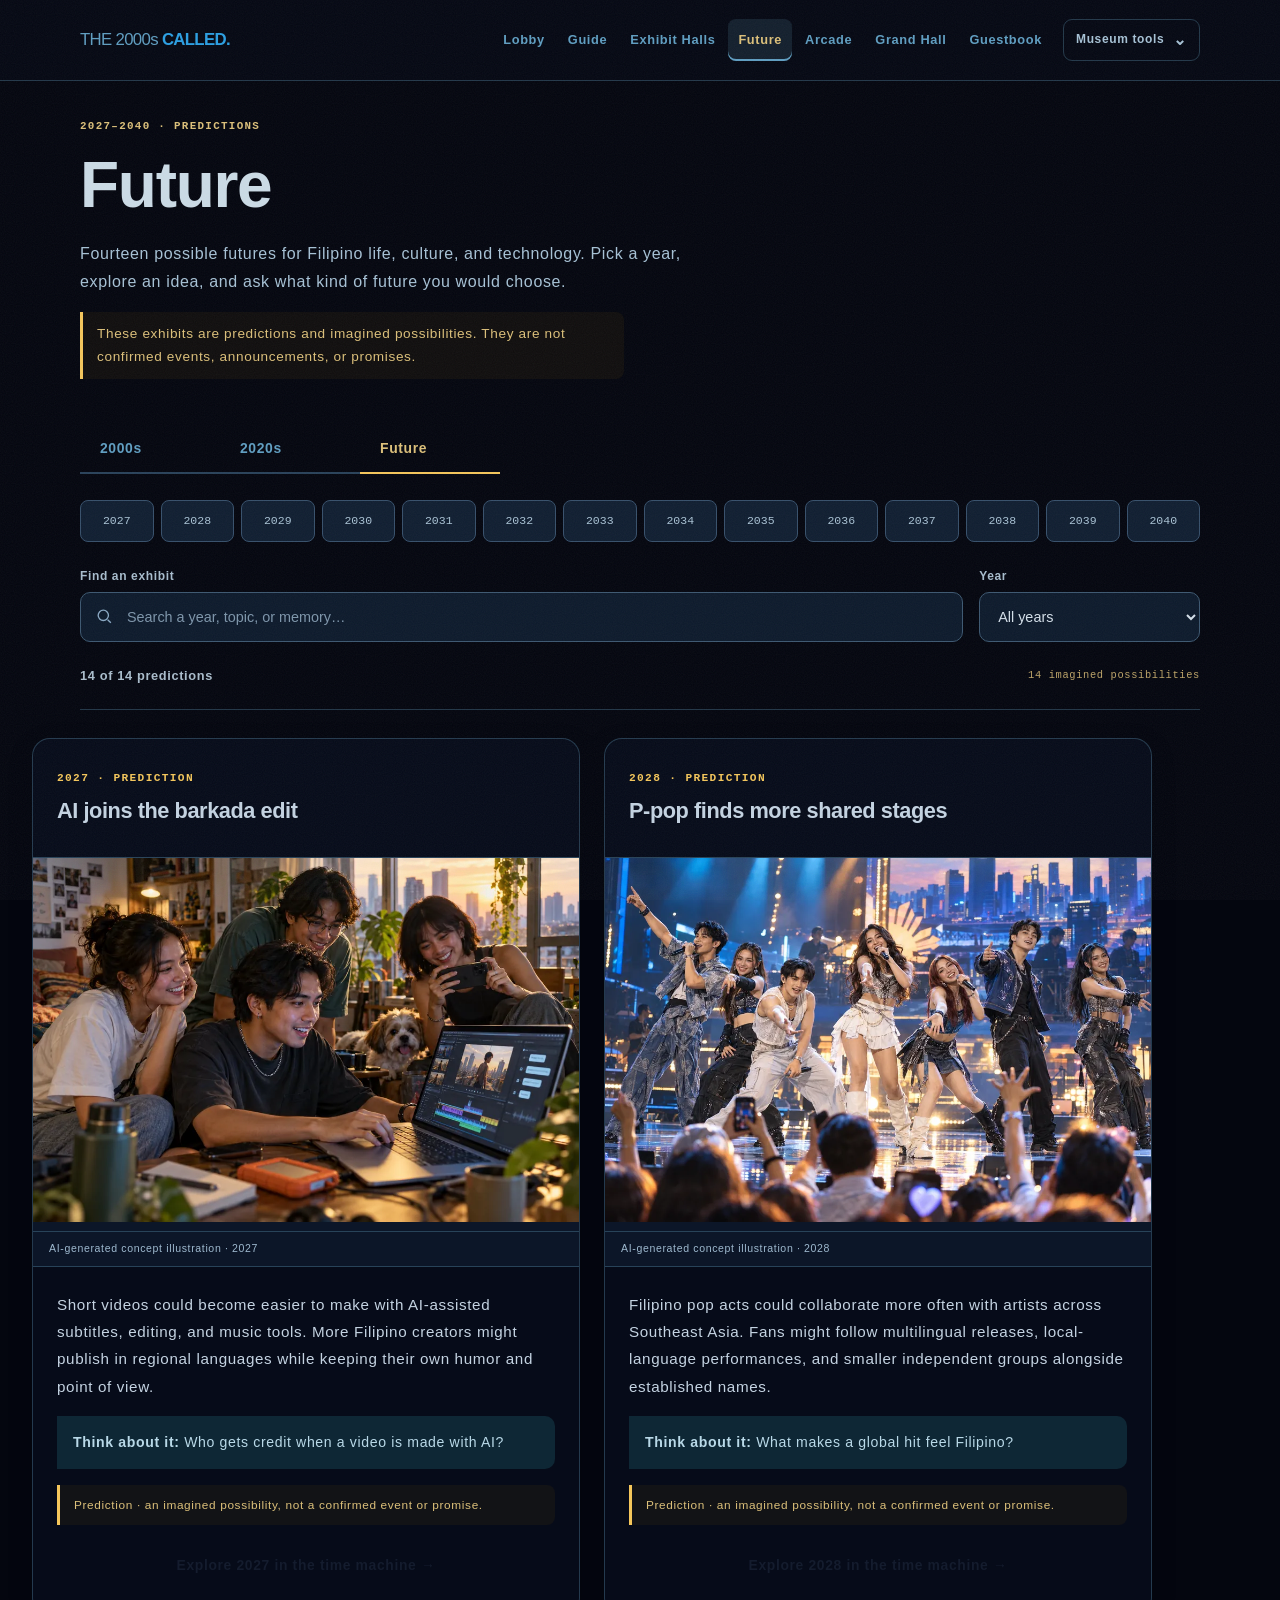
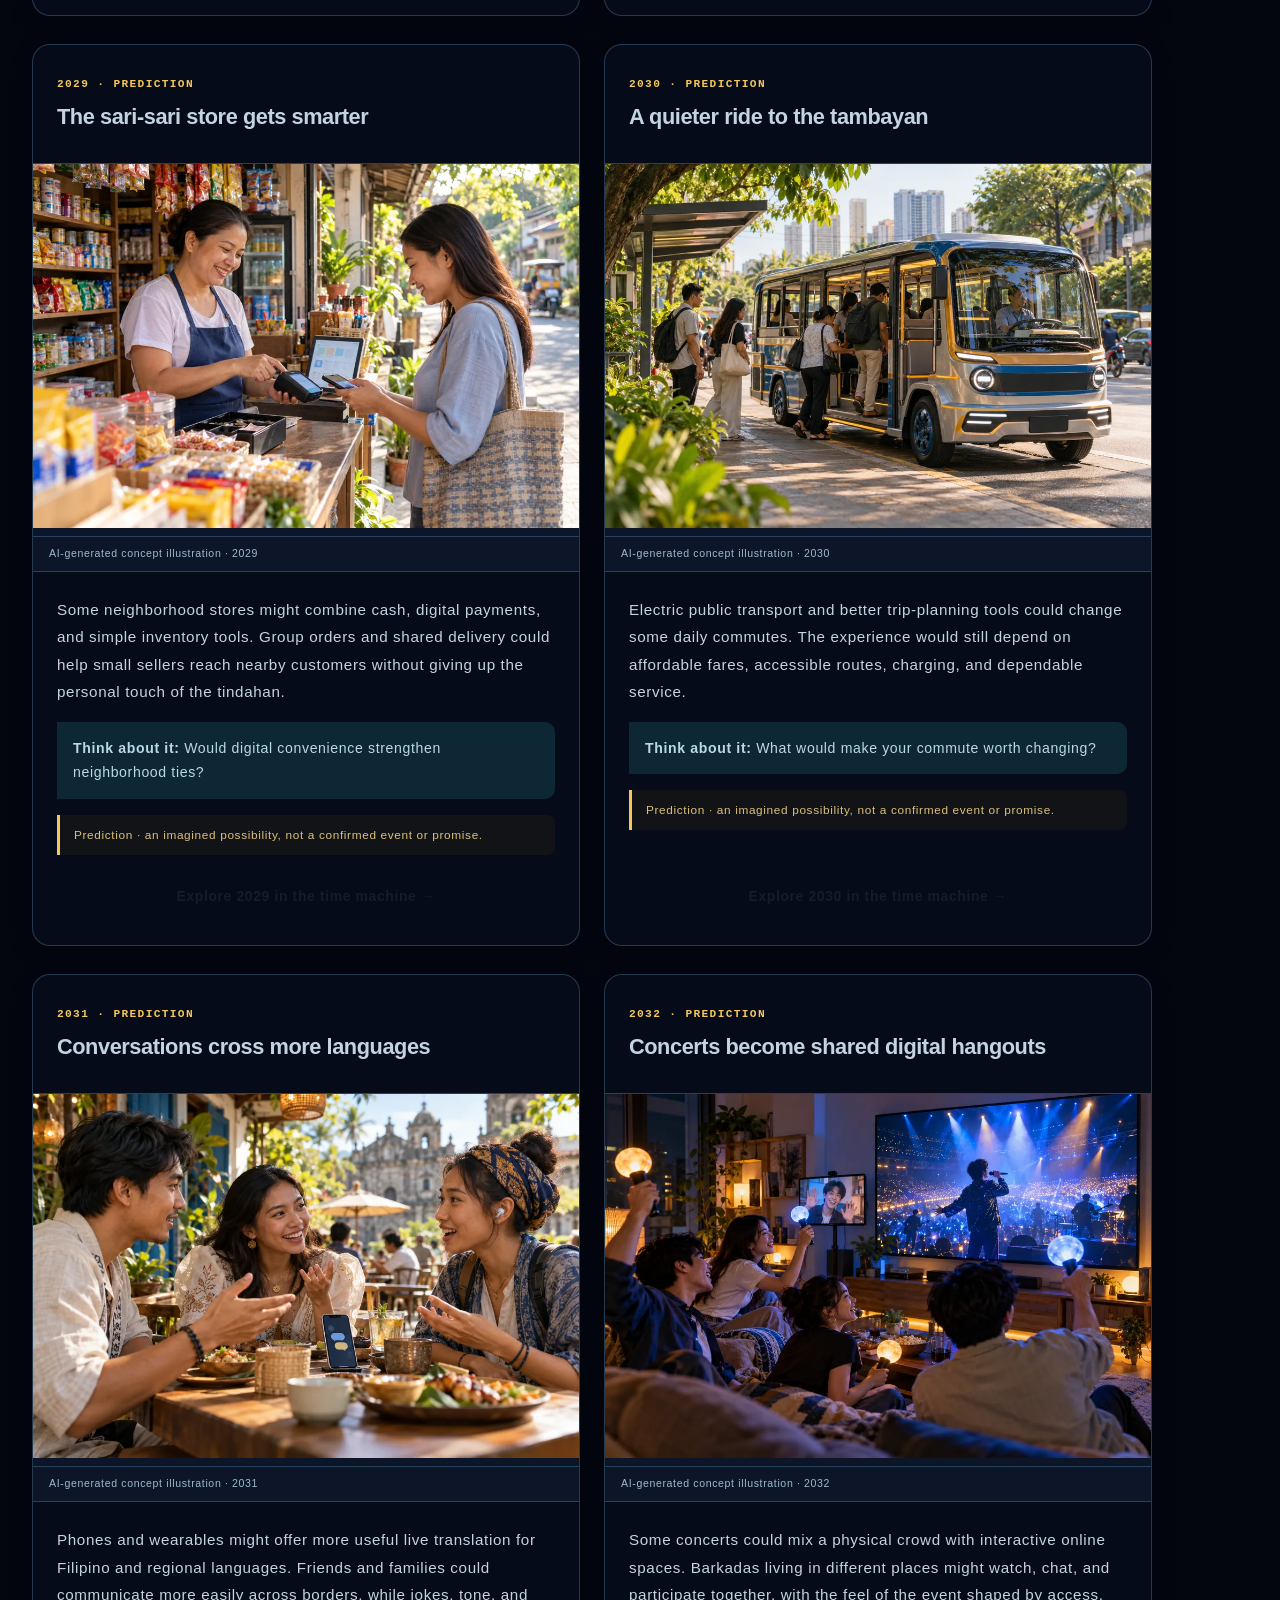
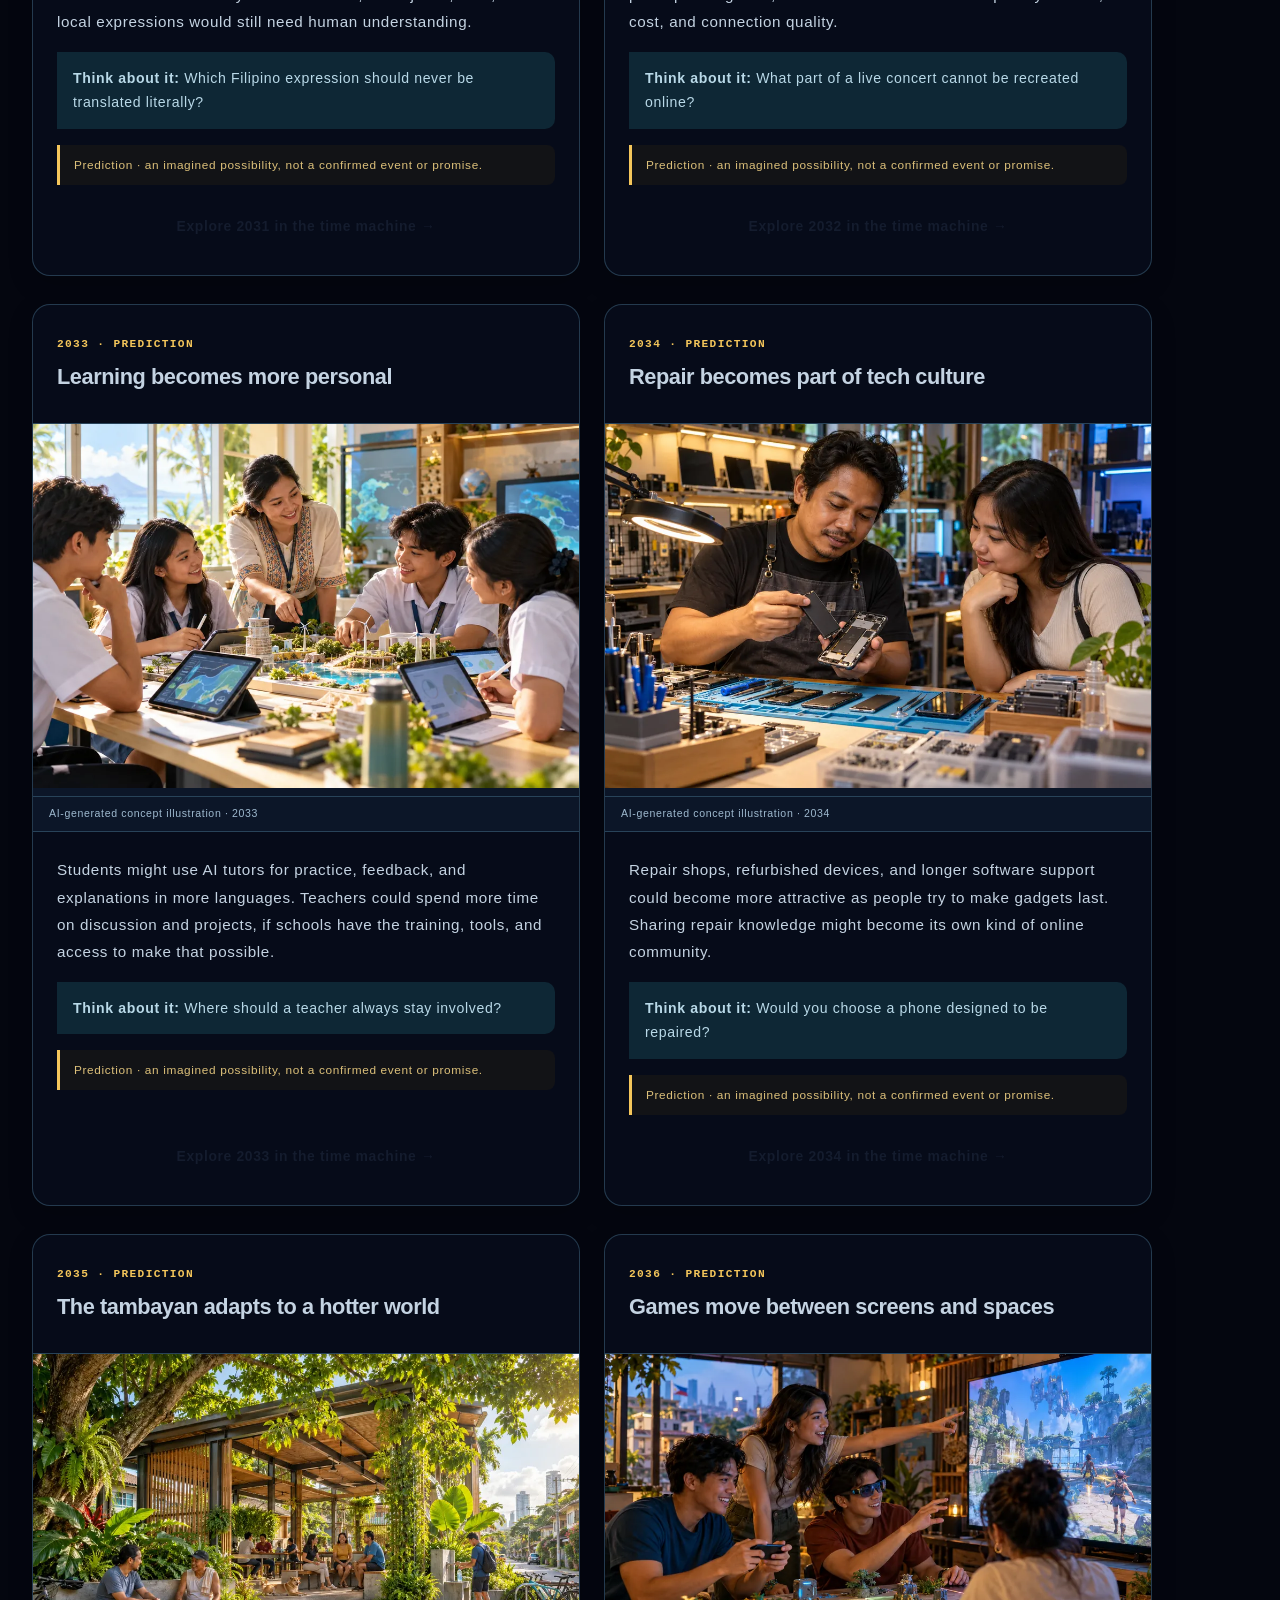
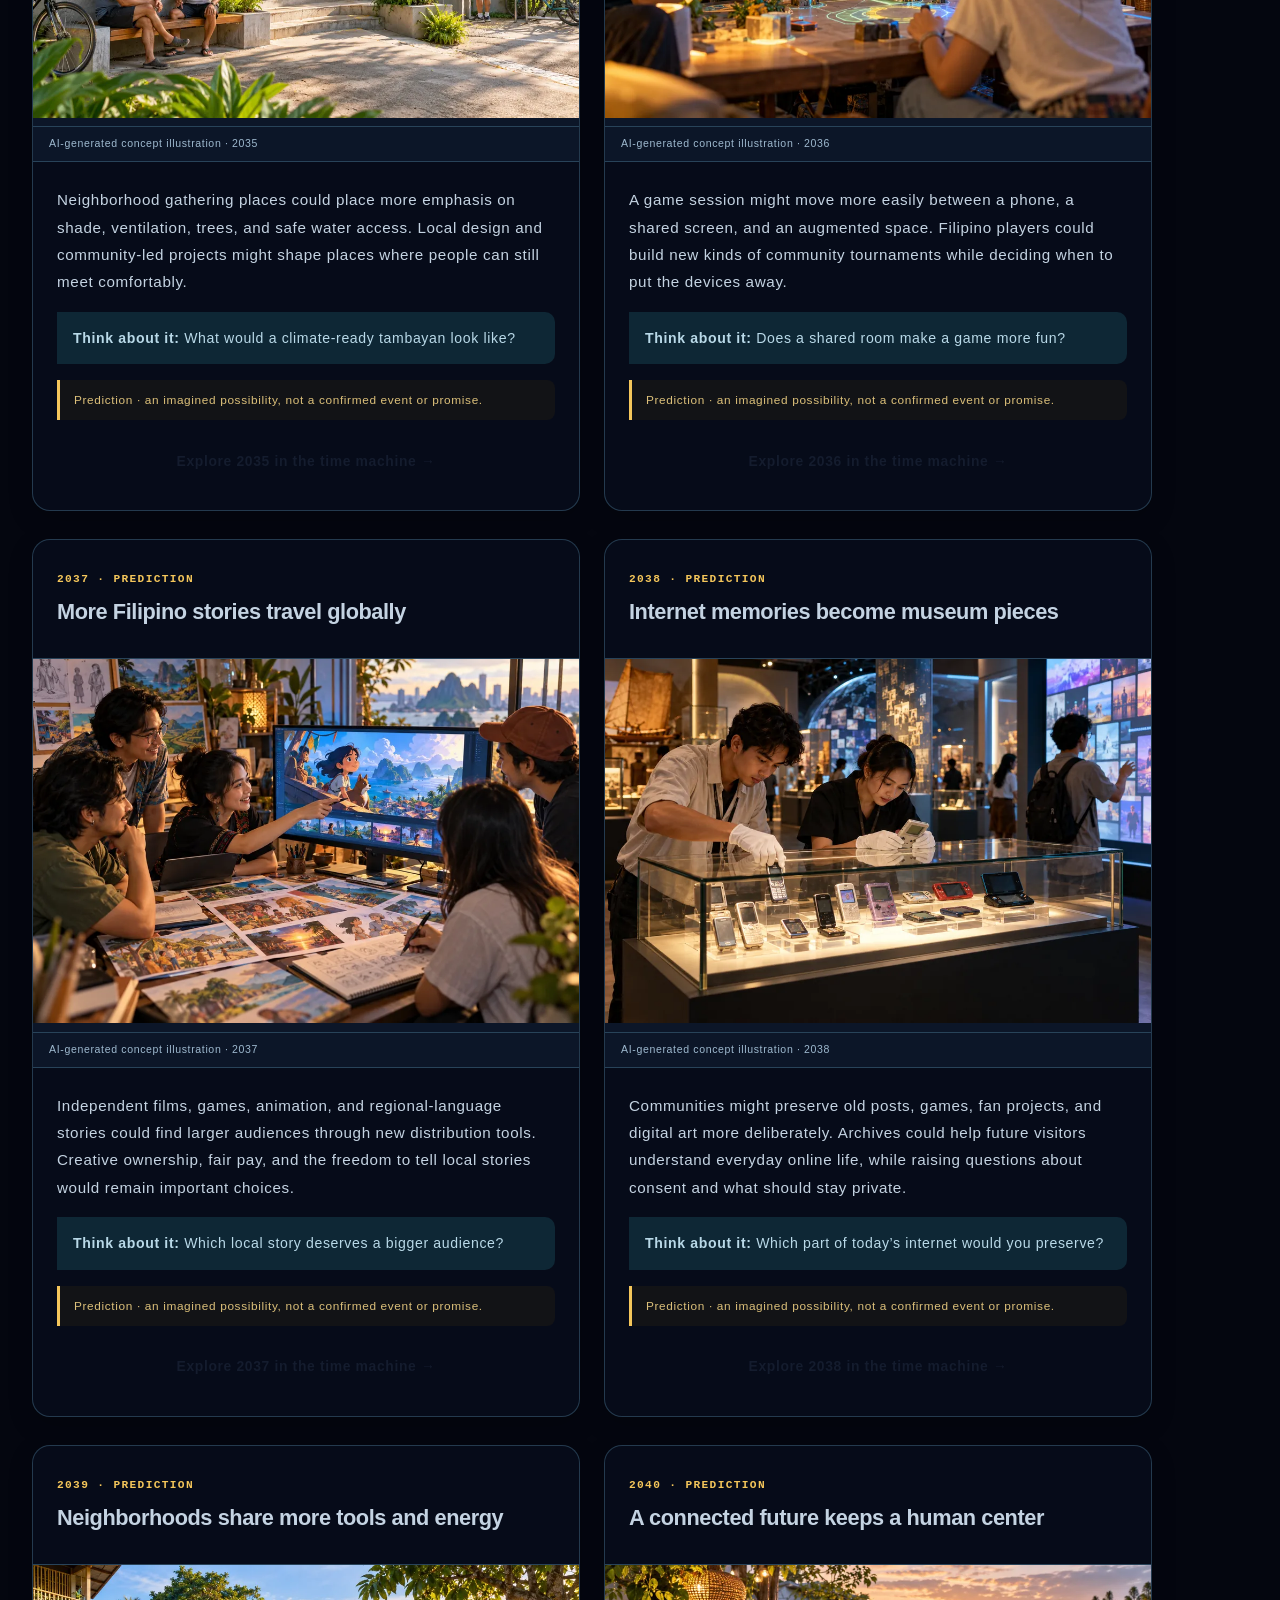
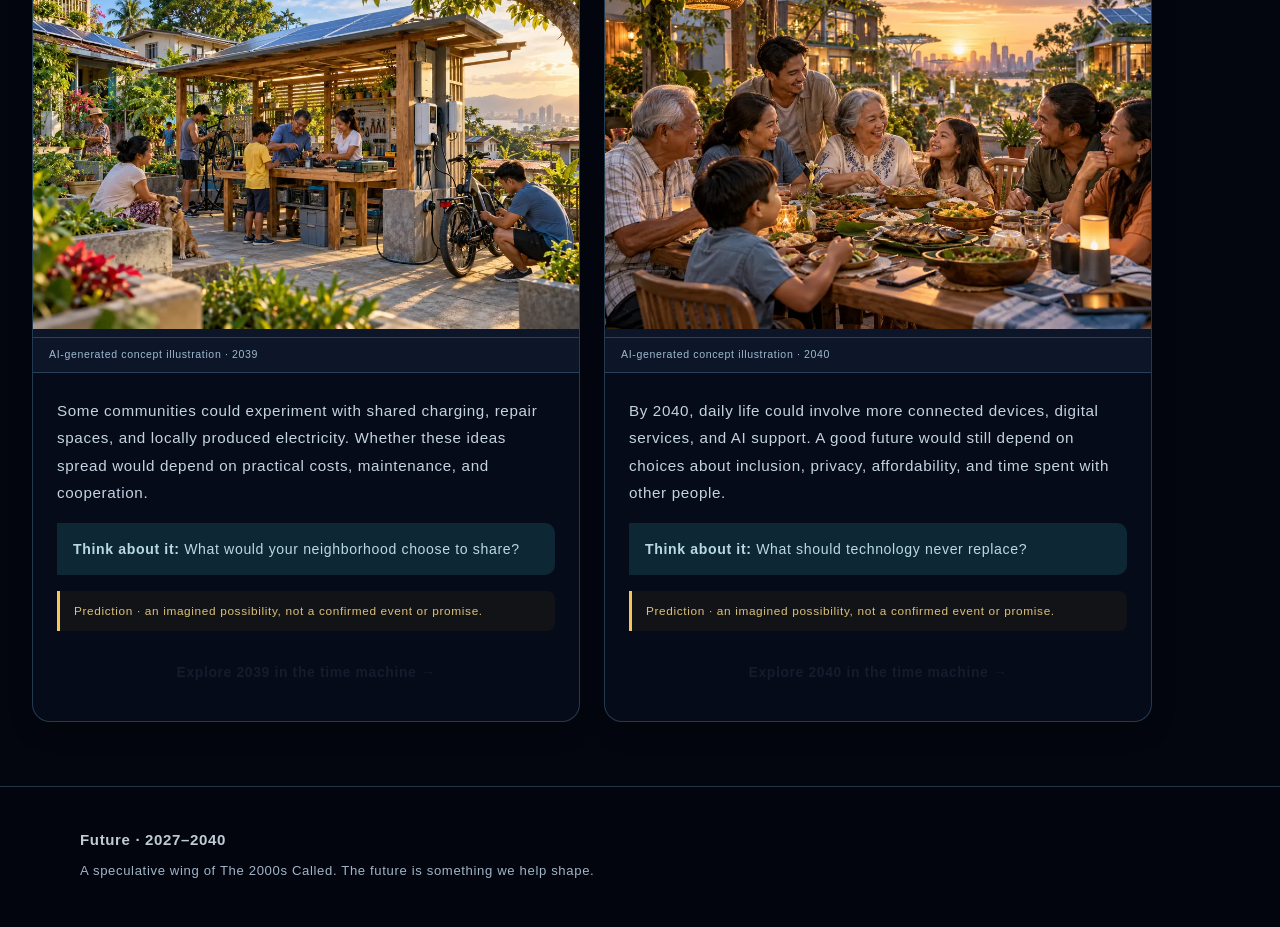
==== commit 7a62f5fb: "Add PSP Guide page; add Guide to nav" ====
--- a/exhibits-future.html
+++ b/exhibits-future.html
@@ -29,6 +29,7 @@
   <button type="button" class="nav-toggle" aria-controls="site-menu" aria-expanded="false">Menu</button>
   <nav id="site-menu" aria-label="Main navigation">
     <a href="index.html" id="nav-home">Lobby</a>
+    <a href="guide.html" id="nav-guide">Guide</a>
     <a href="exhibits.html" id="nav-archive">Exhibit Halls</a>
     <a href="exhibits-future.html" id="nav-future" aria-current="page">Future</a>
     <a href="play.html" id="nav-play">Arcade</a>
@@ -57,7 +58,7 @@
 <button type="button" id="lang-toggle" hidden>TAGLISH</button>
 <div class="celebrate" id="celebrate" hidden><div class="celebrate-card"><button type="button" id="celebrate-close">Close</button></div></div>
 <script src="future.js?v=opt1"></script>
-<script src="museum.js?v=noshadow"></script>
+<script src="museum.js?v=guide1"></script>
 <script>
 (function(){
   const list=document.getElementById('future-exhibits');
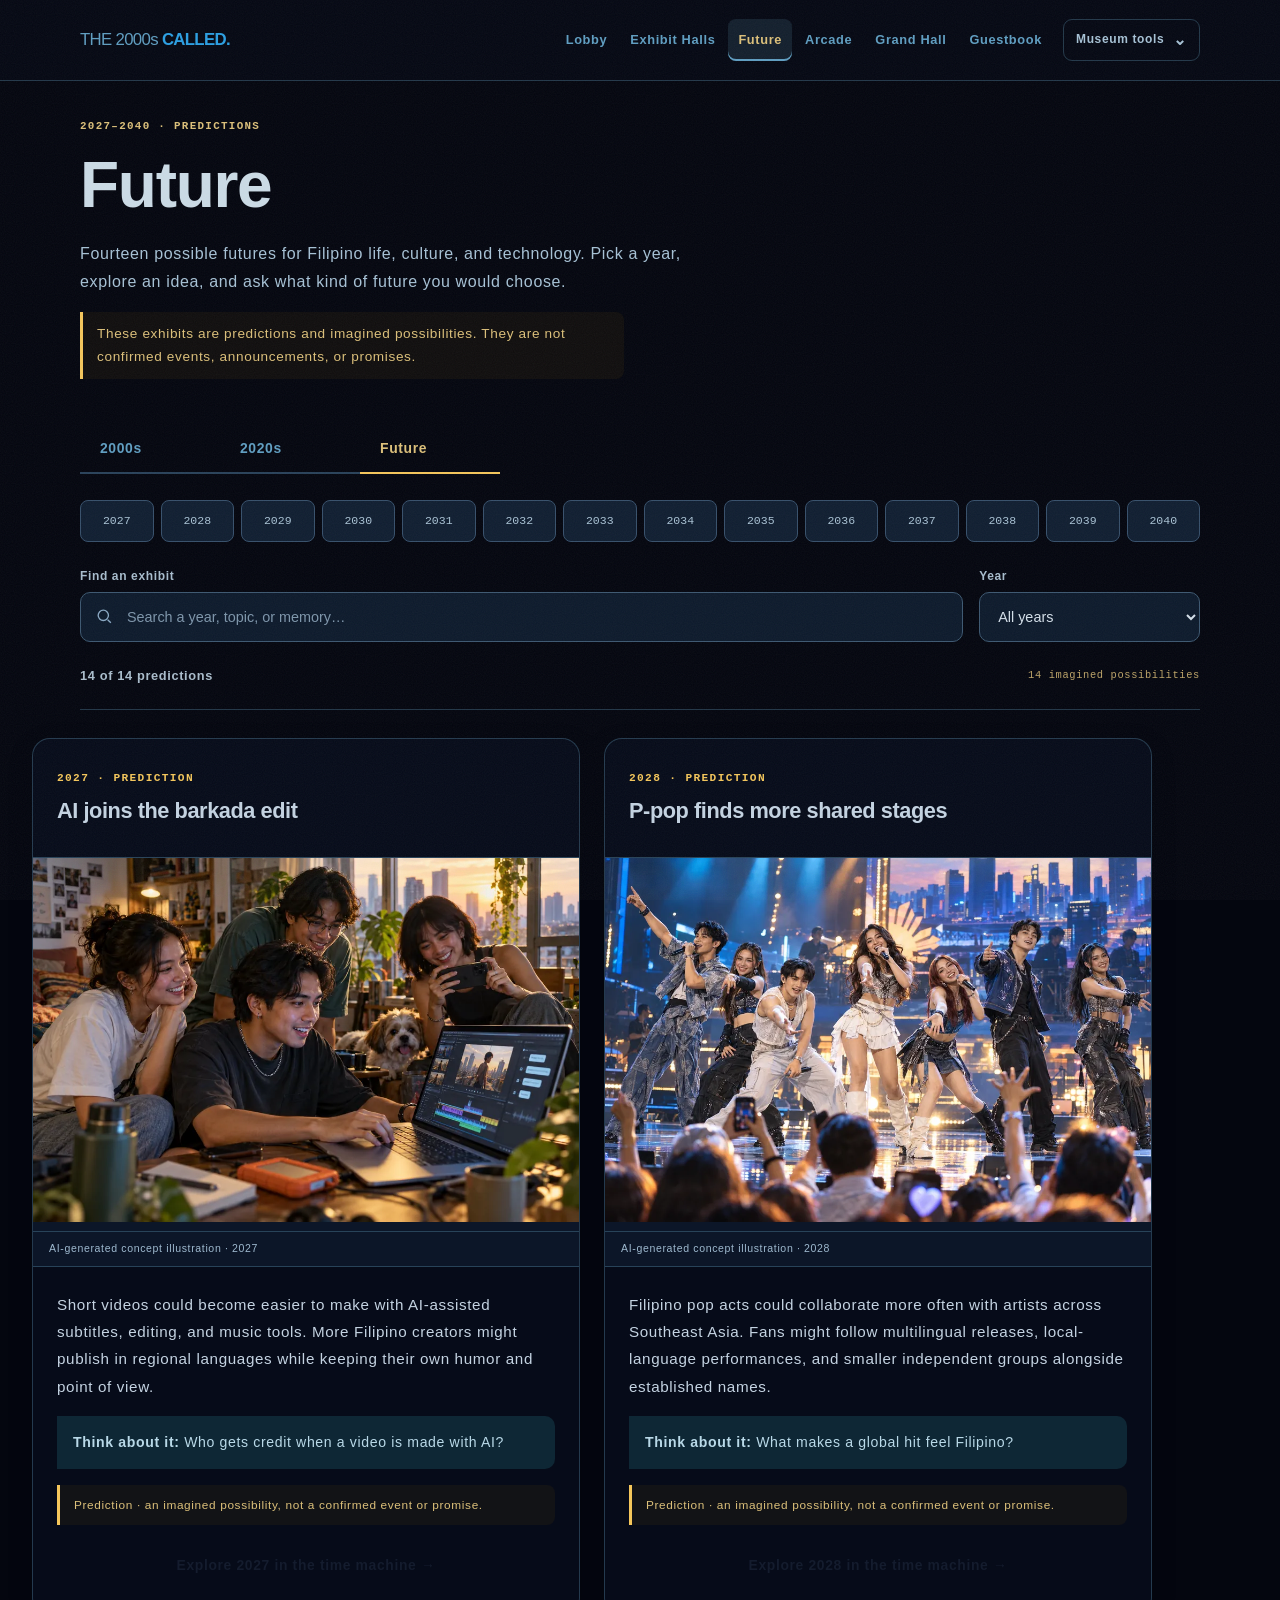
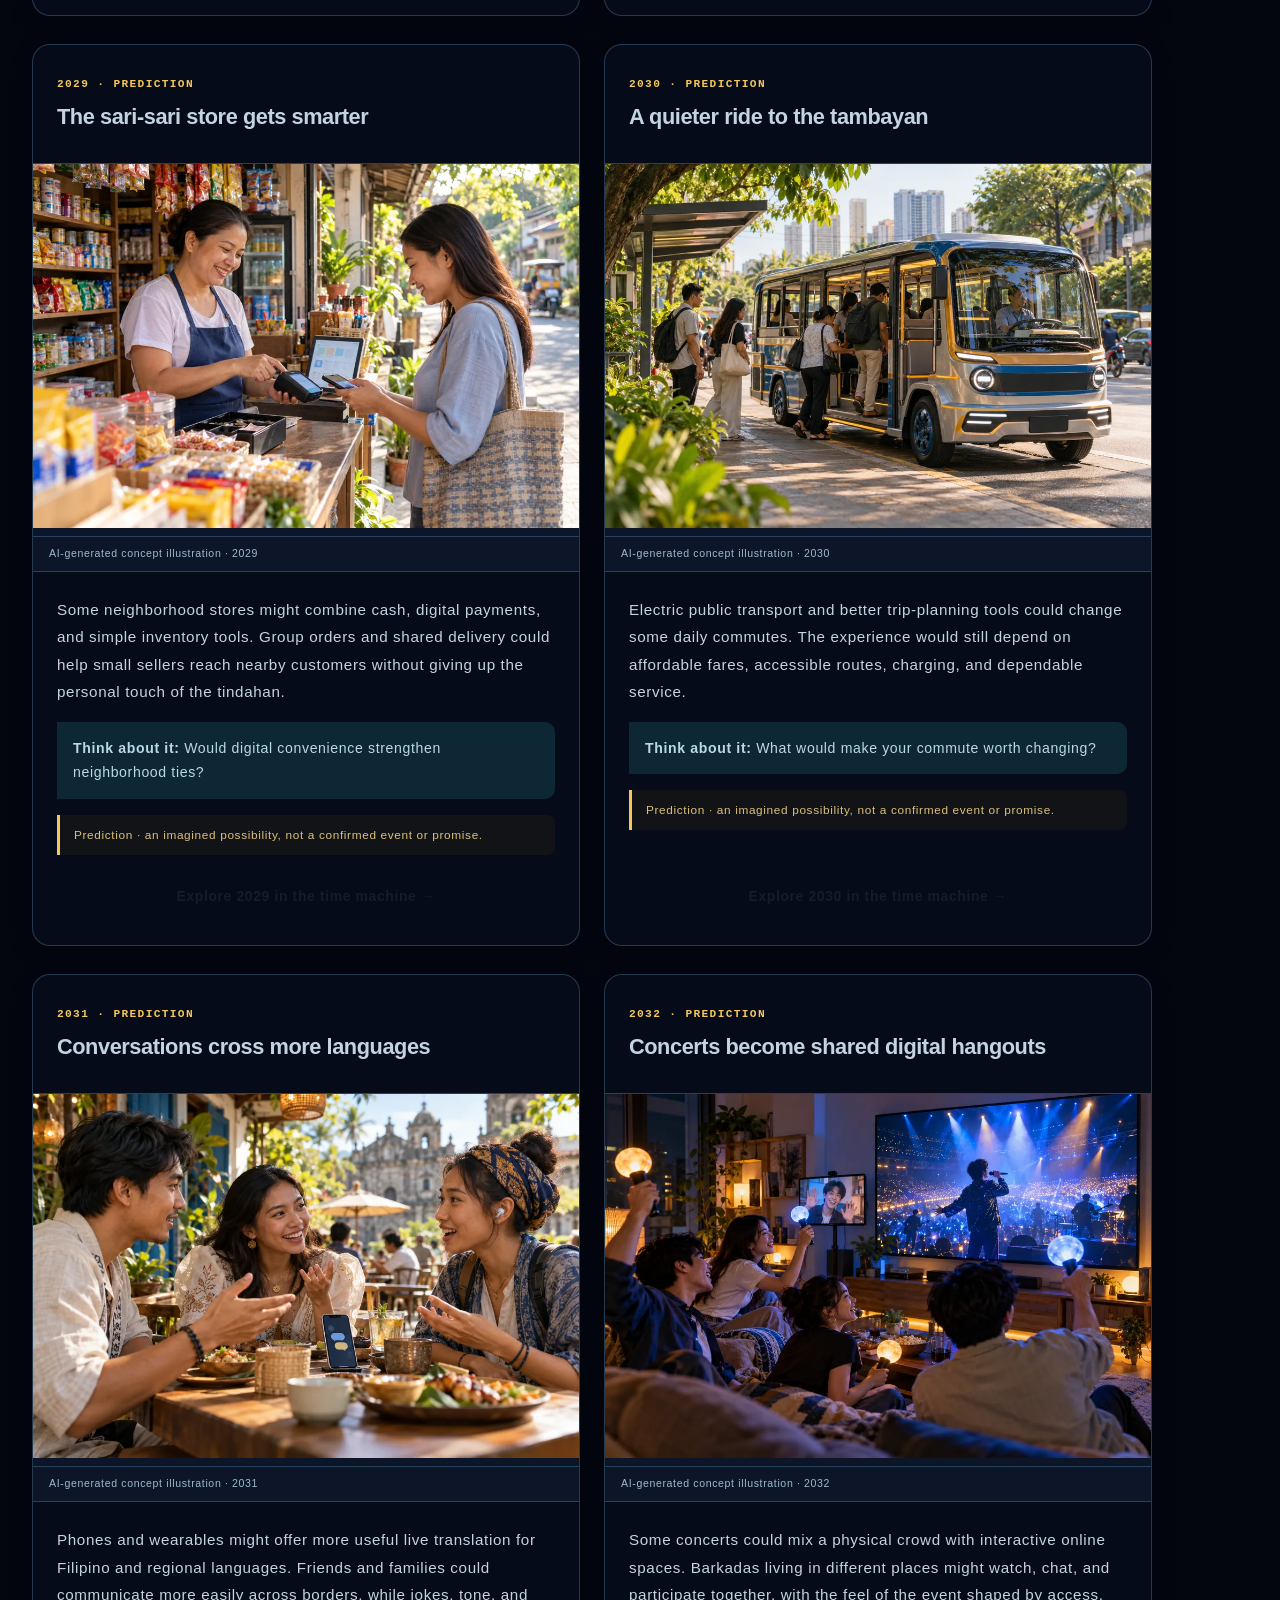
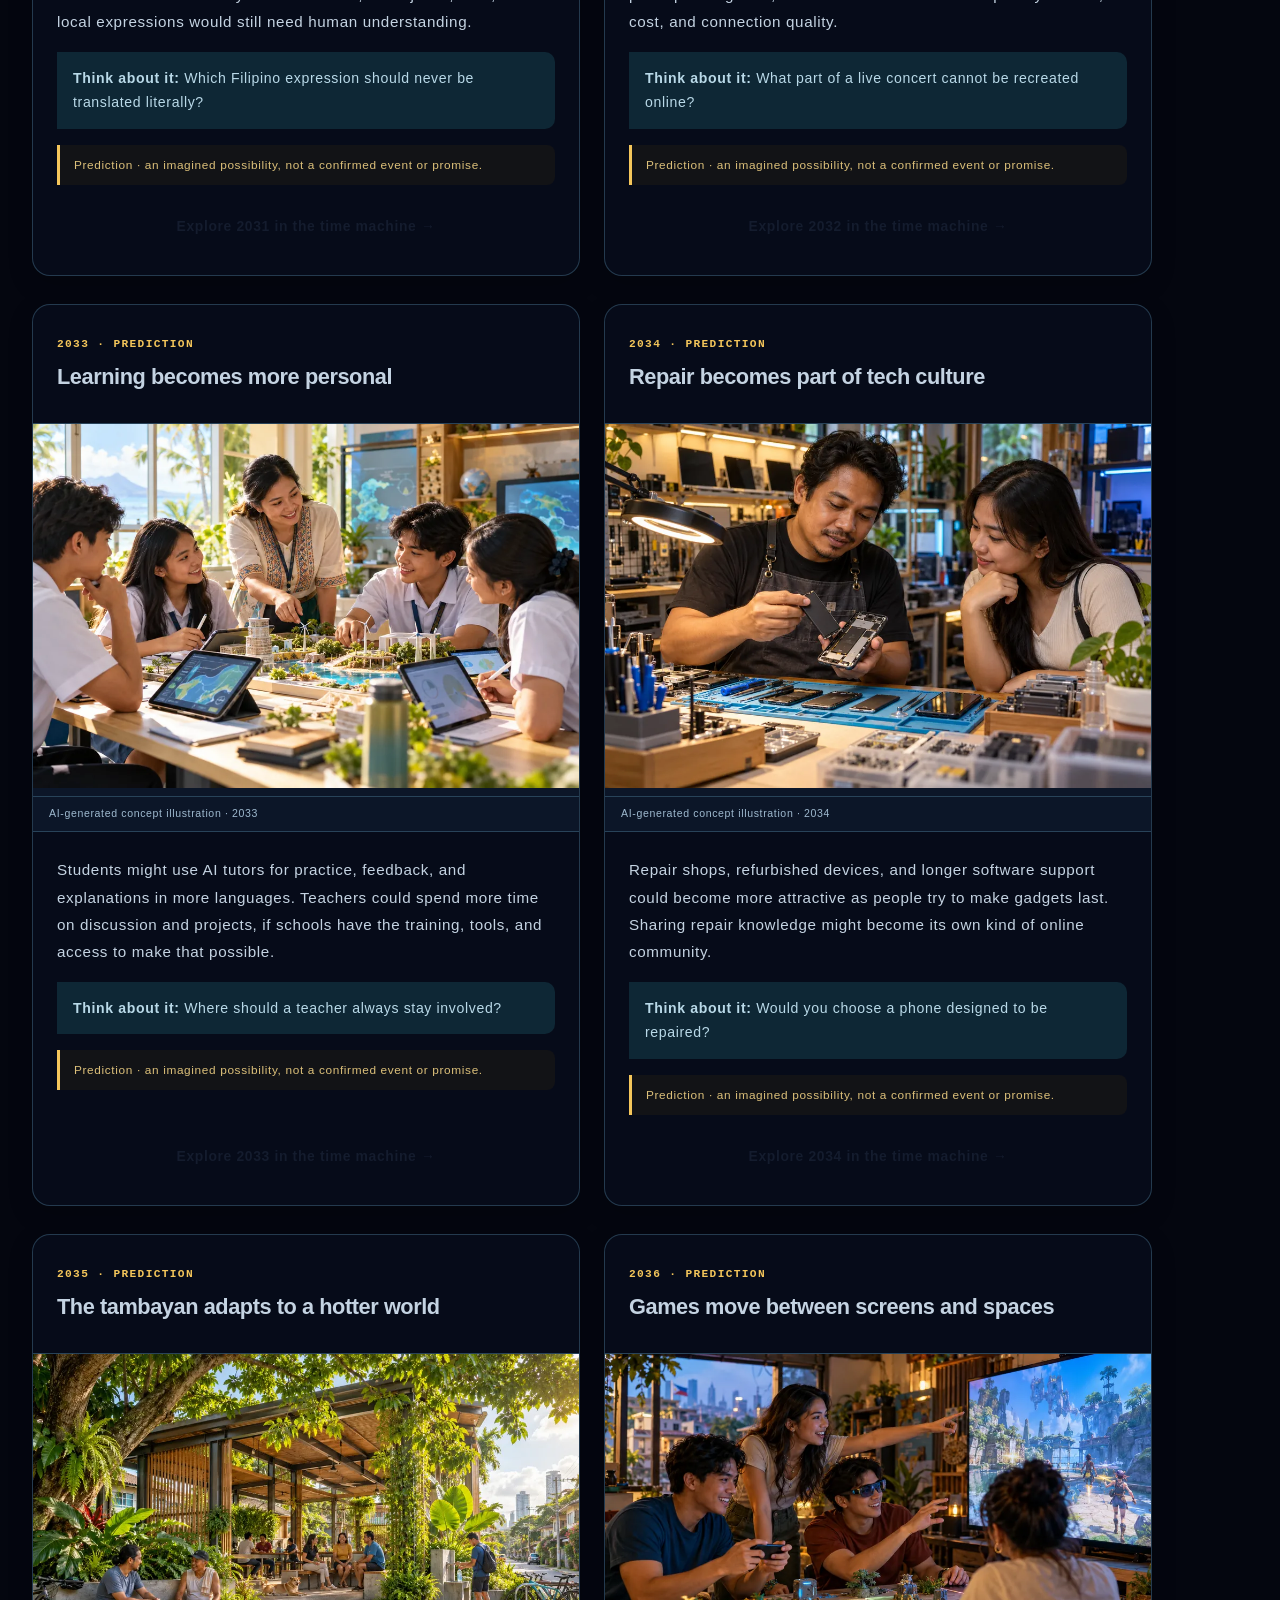
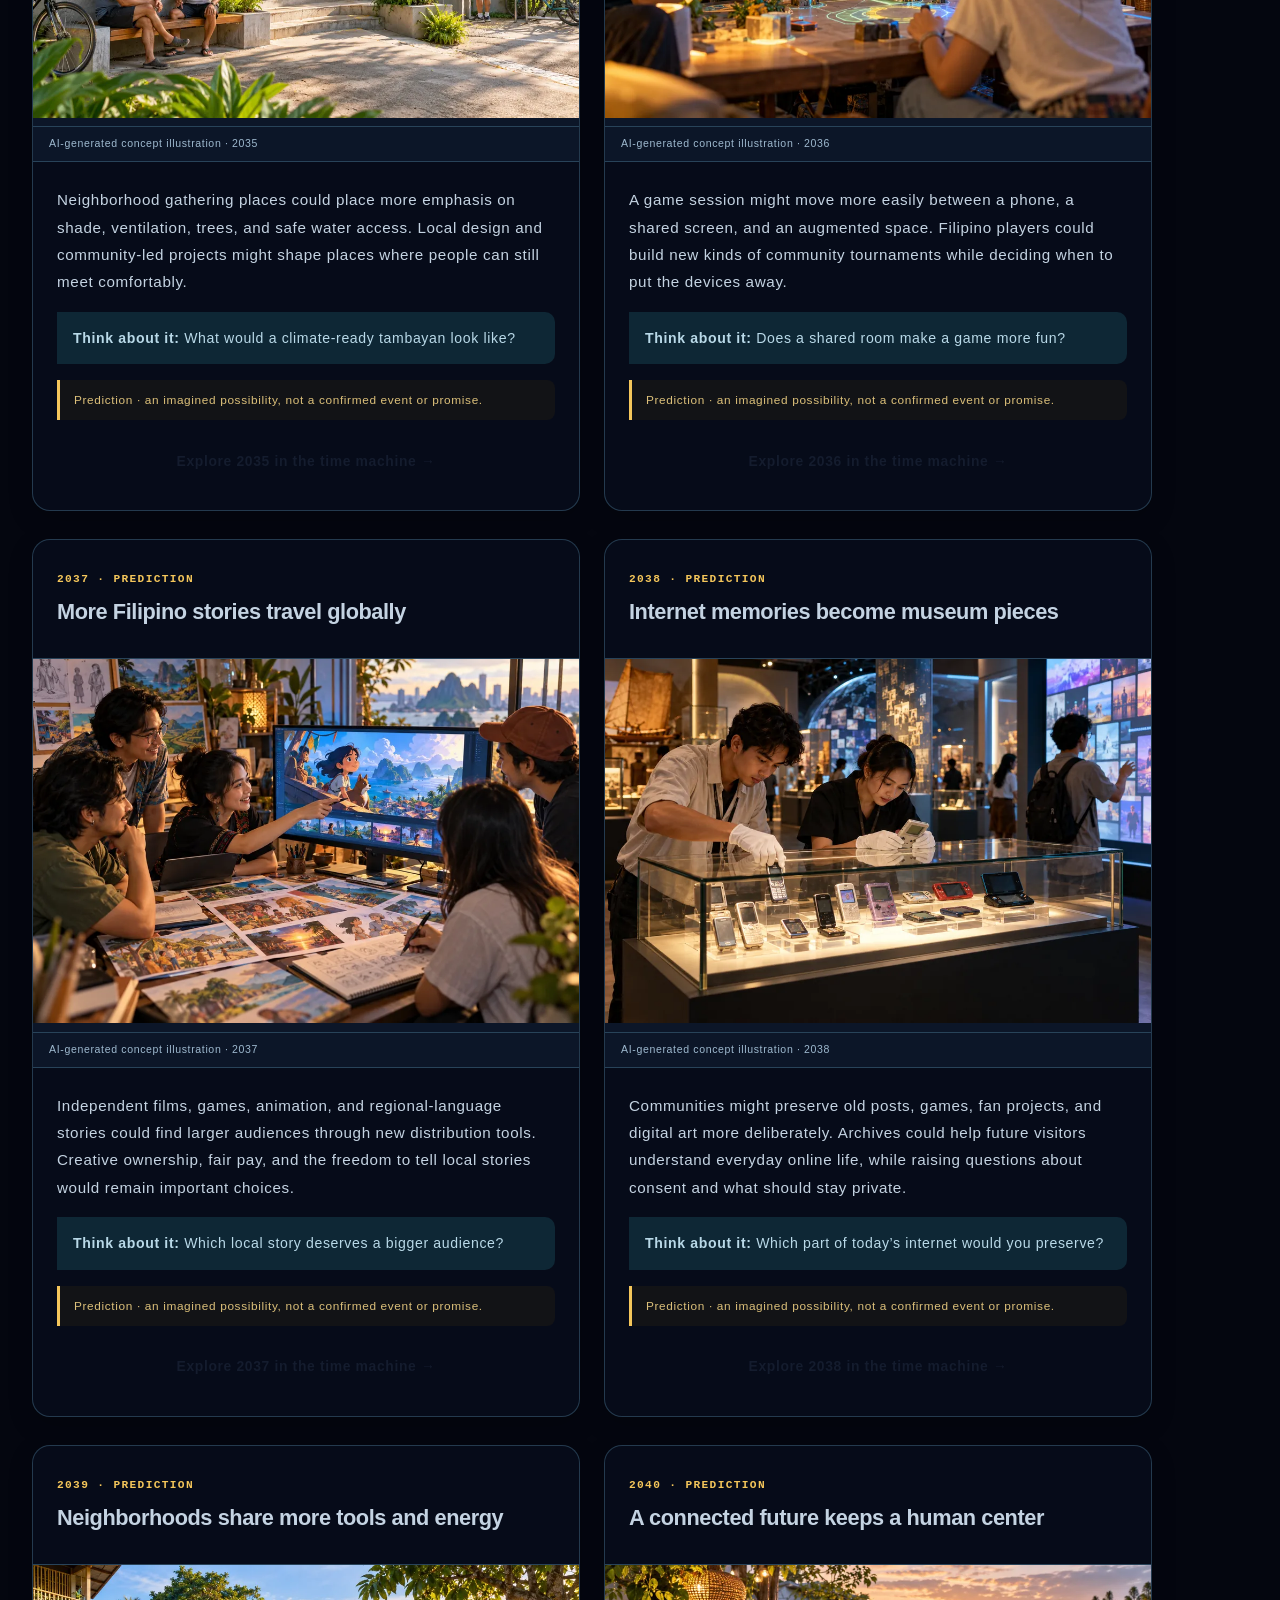
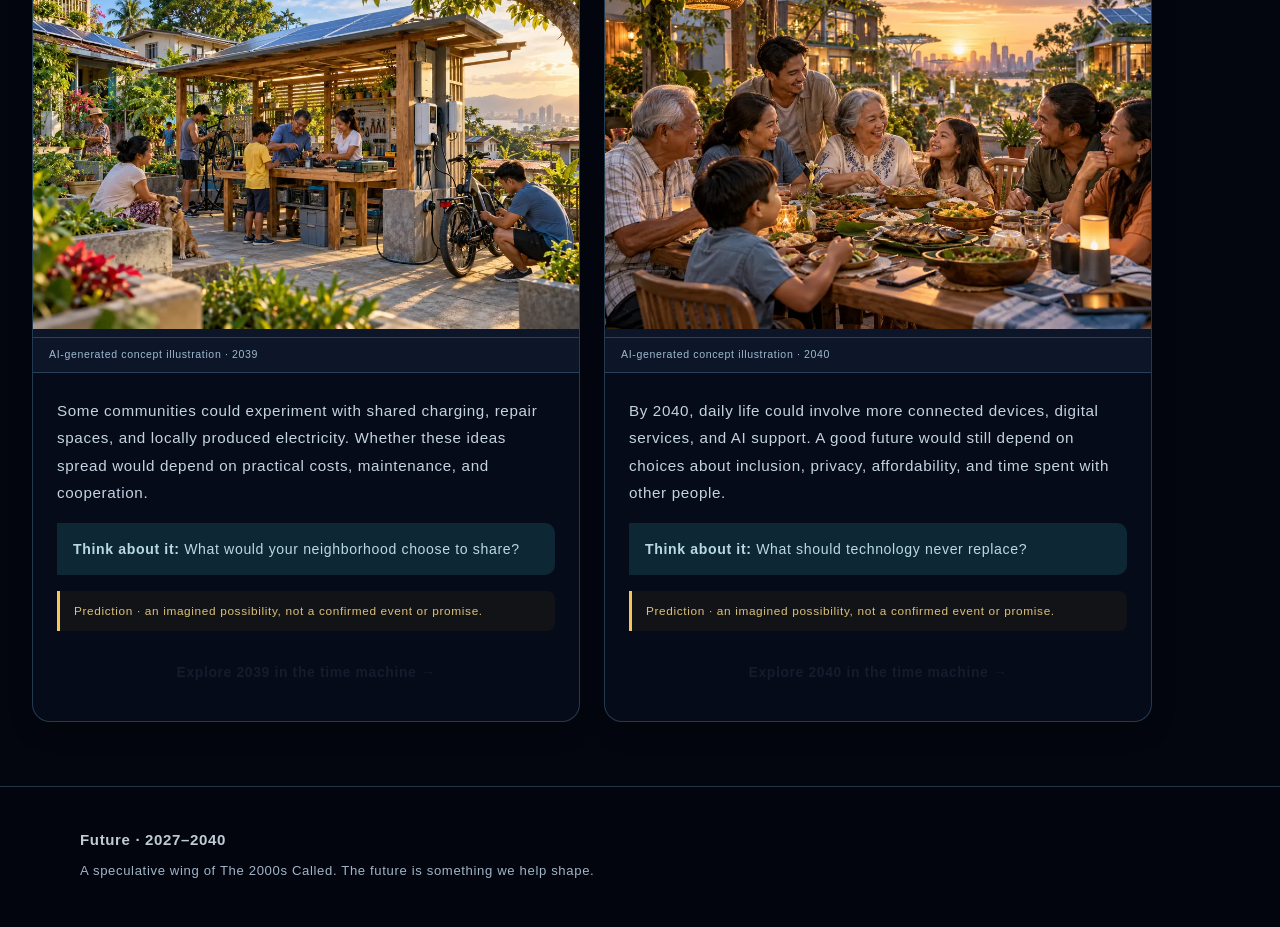
==== commit 17f9ad23: "Remove Guide page; restore pre-Guide navigation" ====
--- a/exhibits-future.html
+++ b/exhibits-future.html
@@ -29,7 +29,6 @@
   <button type="button" class="nav-toggle" aria-controls="site-menu" aria-expanded="false">Menu</button>
   <nav id="site-menu" aria-label="Main navigation">
     <a href="index.html" id="nav-home">Lobby</a>
-    <a href="guide.html" id="nav-guide">Guide</a>
     <a href="exhibits.html" id="nav-archive">Exhibit Halls</a>
     <a href="exhibits-future.html" id="nav-future" aria-current="page">Future</a>
     <a href="play.html" id="nav-play">Arcade</a>
@@ -58,7 +57,7 @@
 <button type="button" id="lang-toggle" hidden>TAGLISH</button>
 <div class="celebrate" id="celebrate" hidden><div class="celebrate-card"><button type="button" id="celebrate-close">Close</button></div></div>
 <script src="future.js?v=opt1"></script>
-<script src="museum.js?v=guide1"></script>
+<script src="museum.js?v=noshadow"></script>
 <script>
 (function(){
   const list=document.getElementById('future-exhibits');
